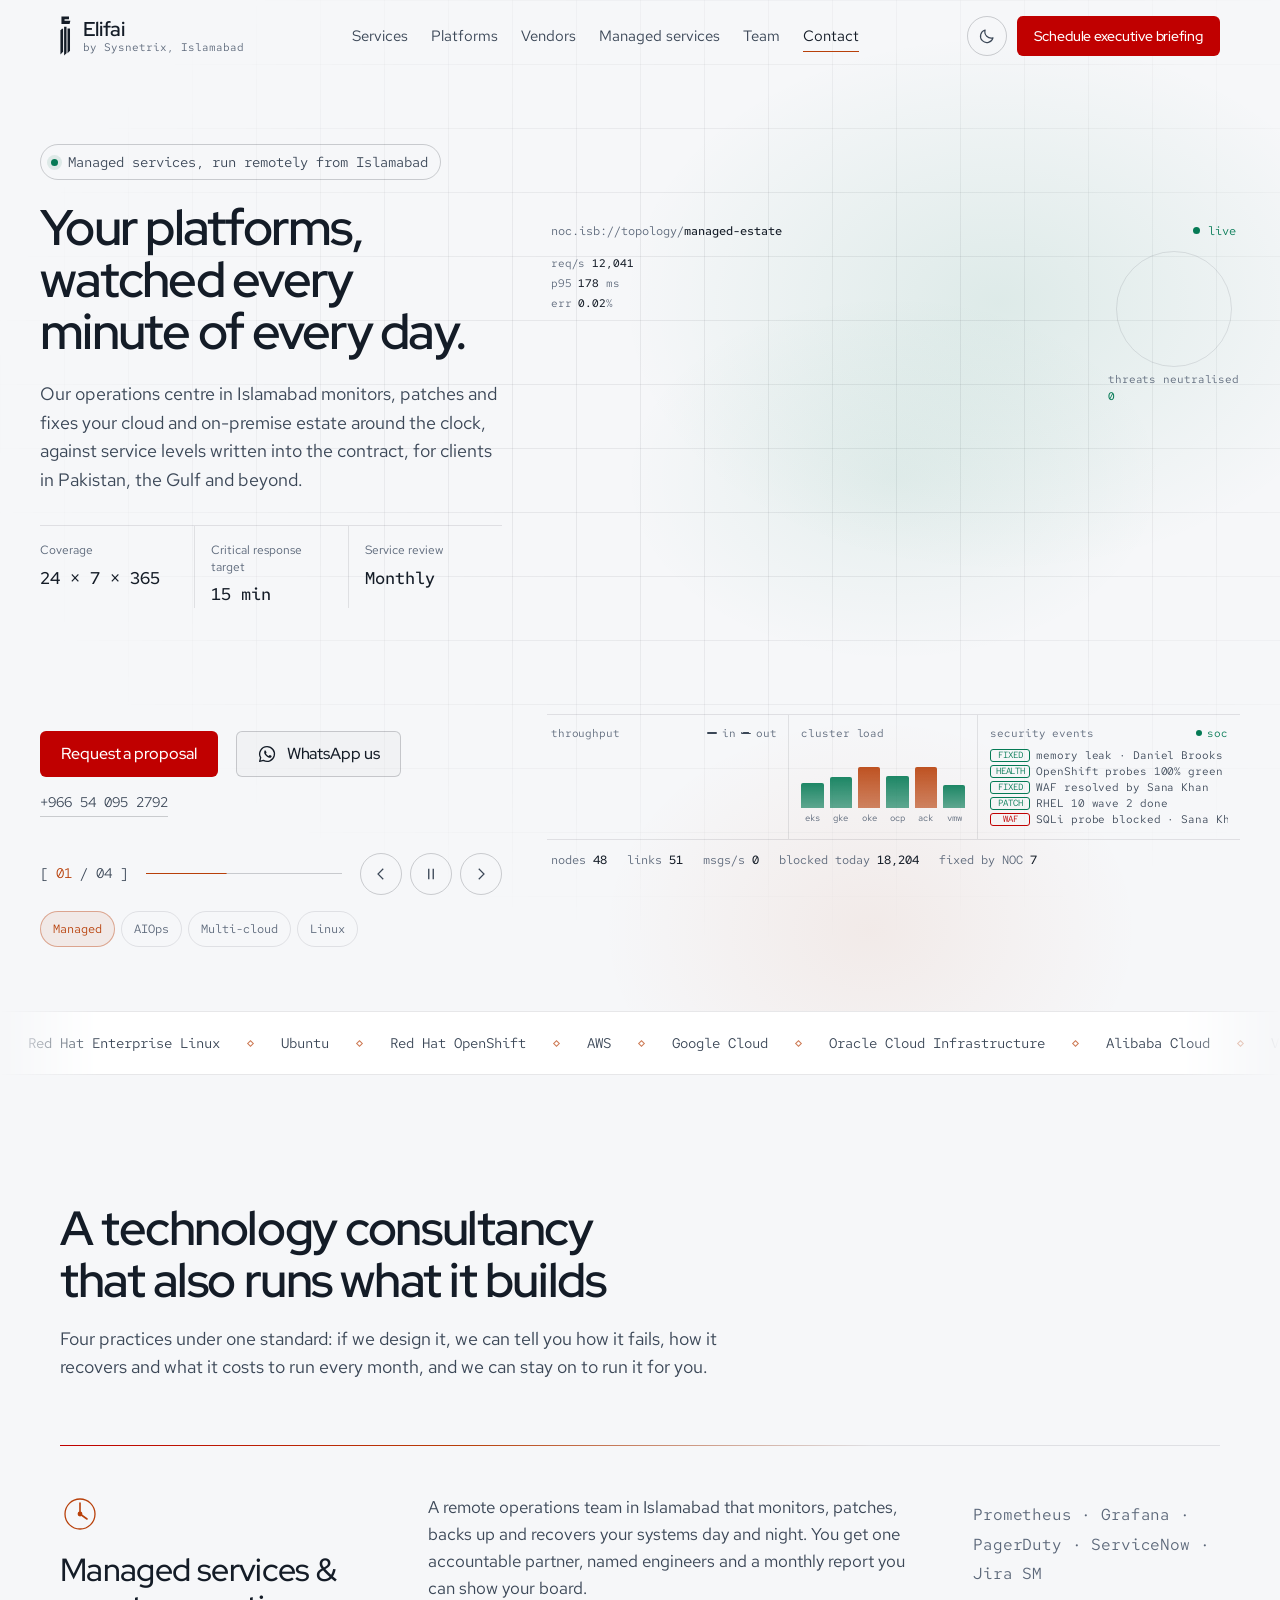
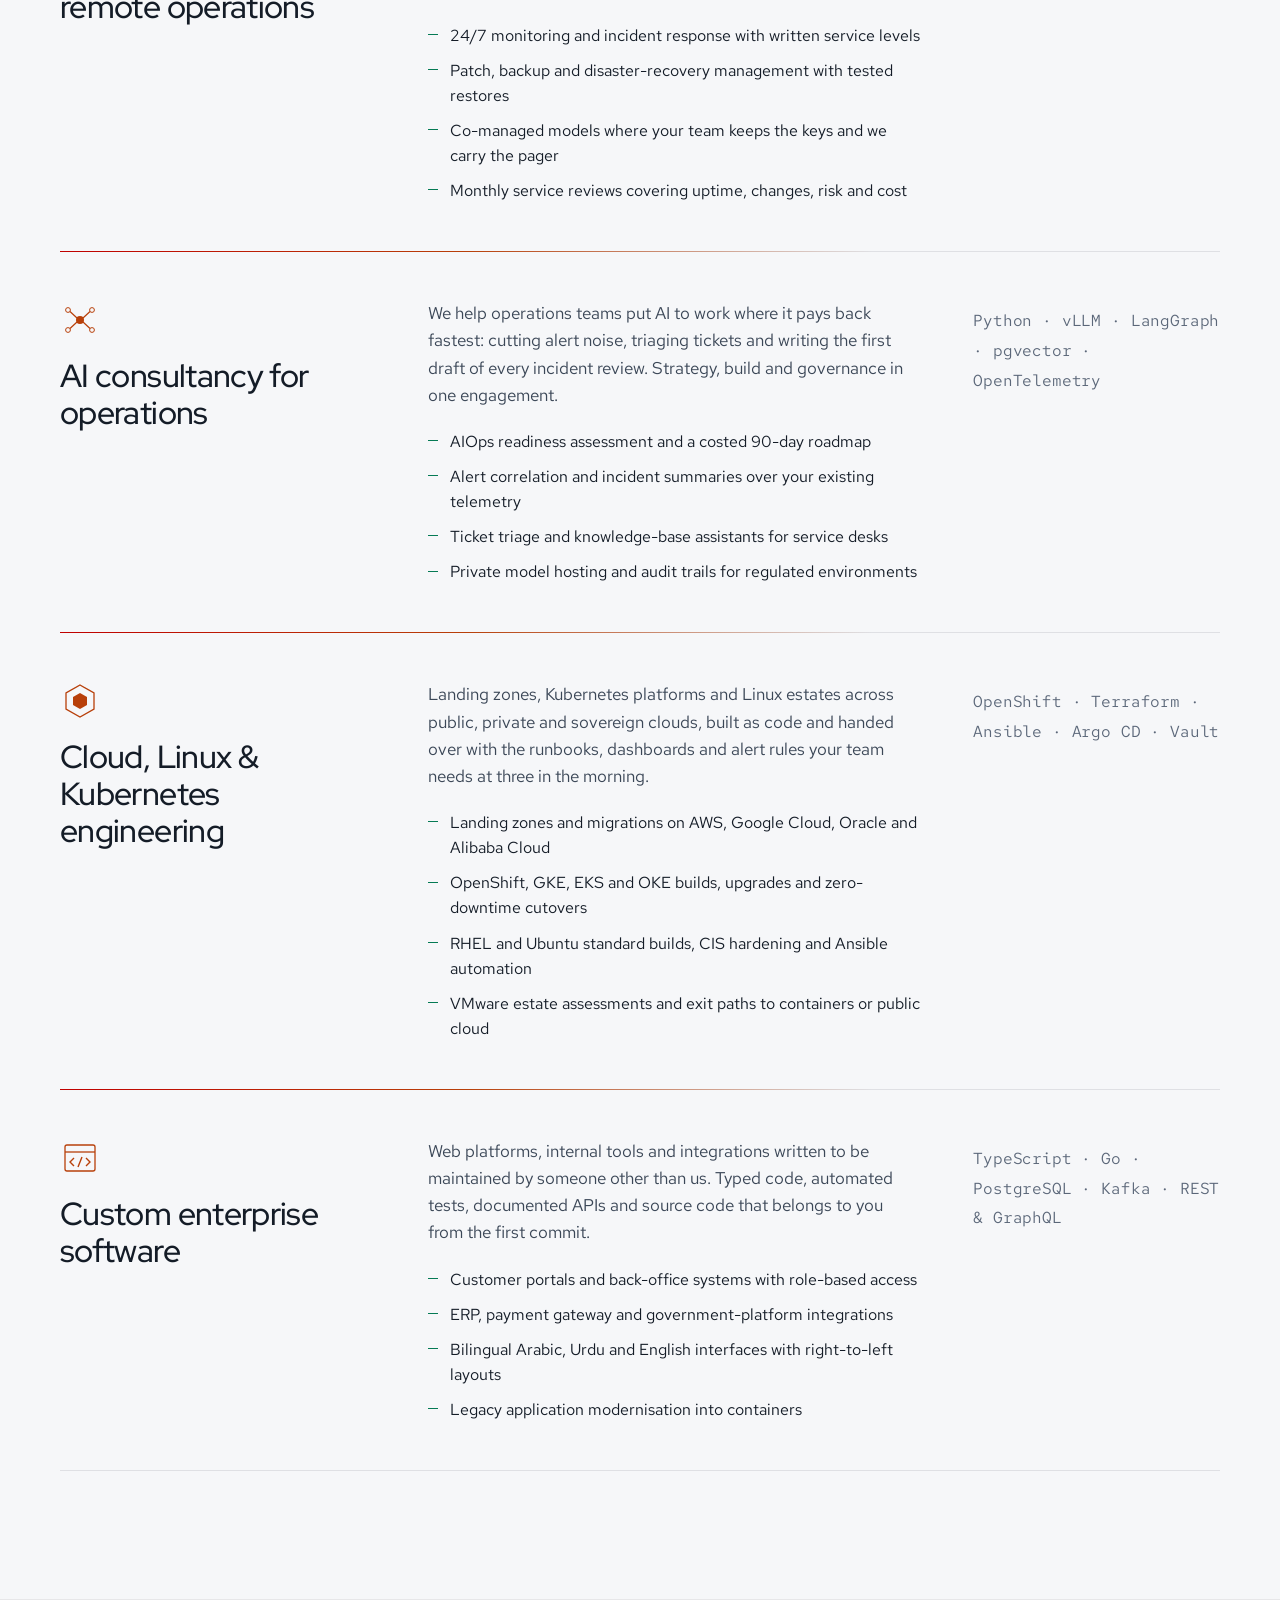
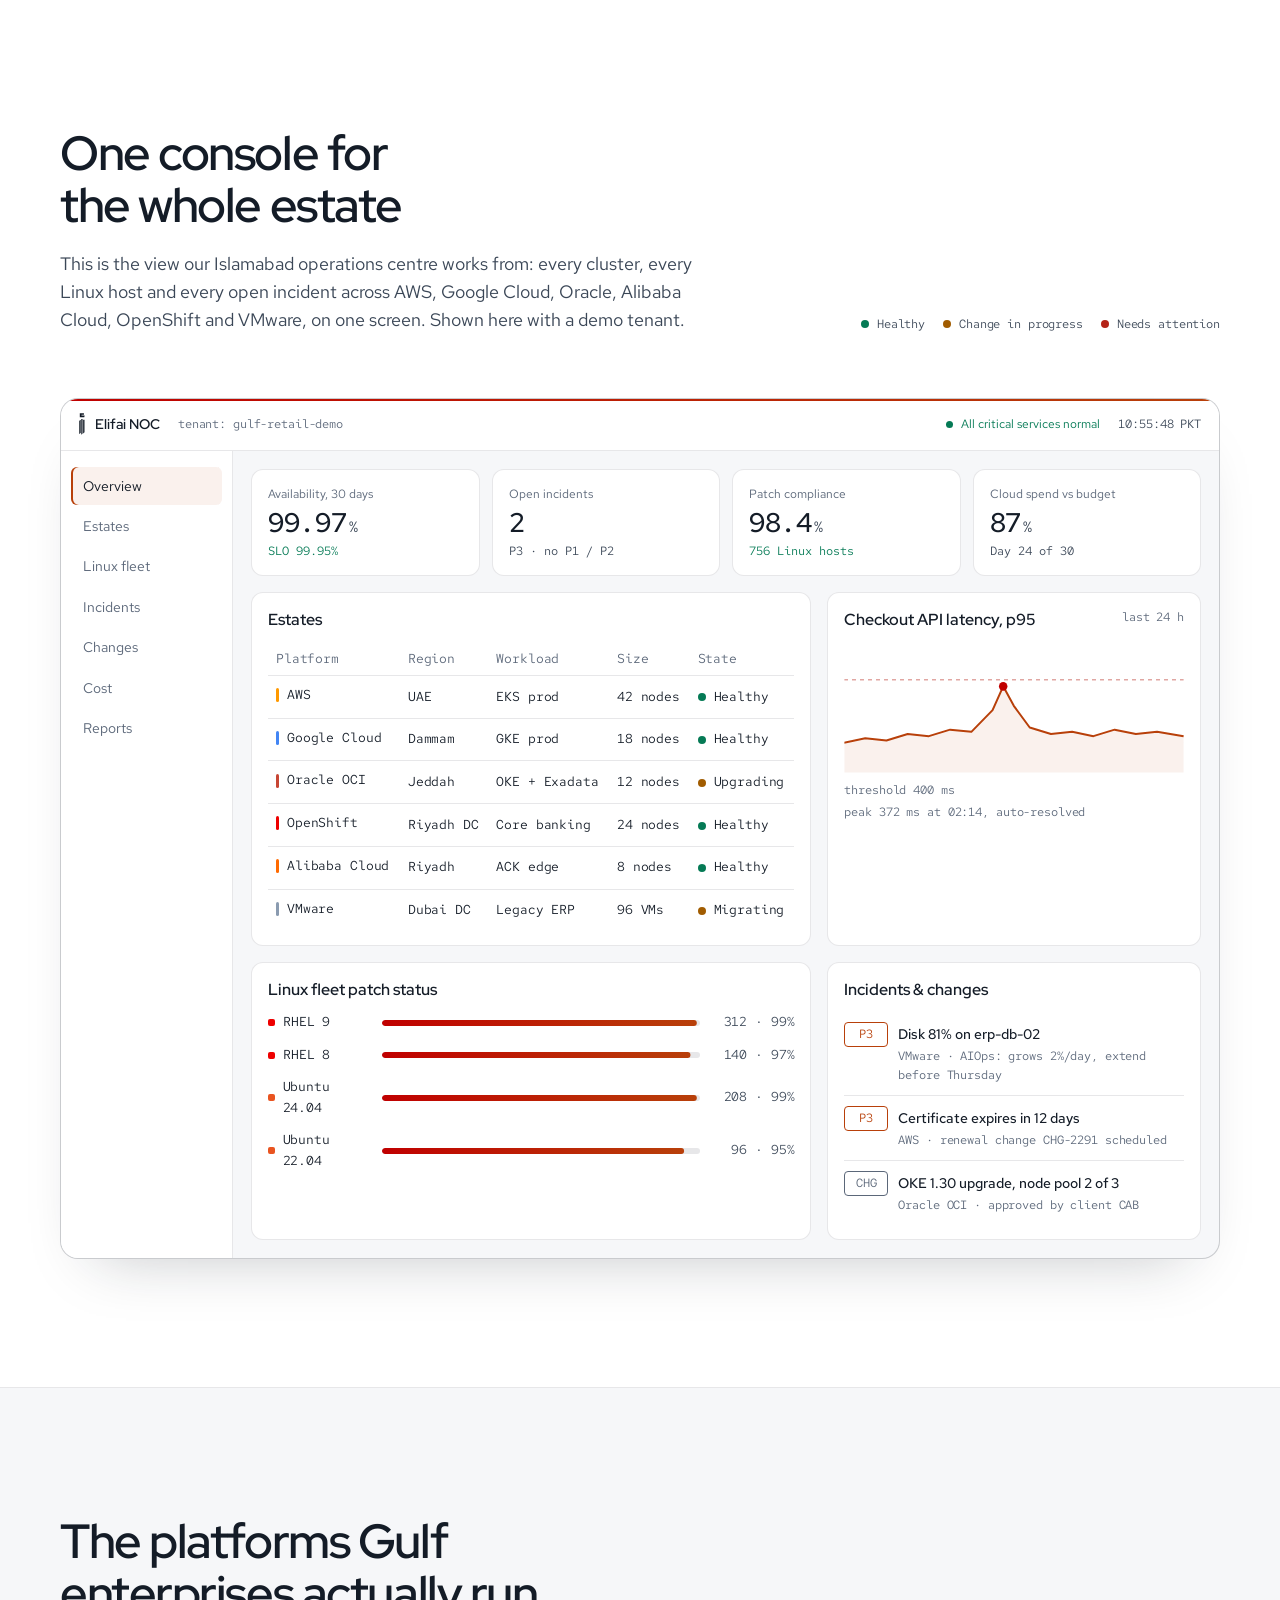
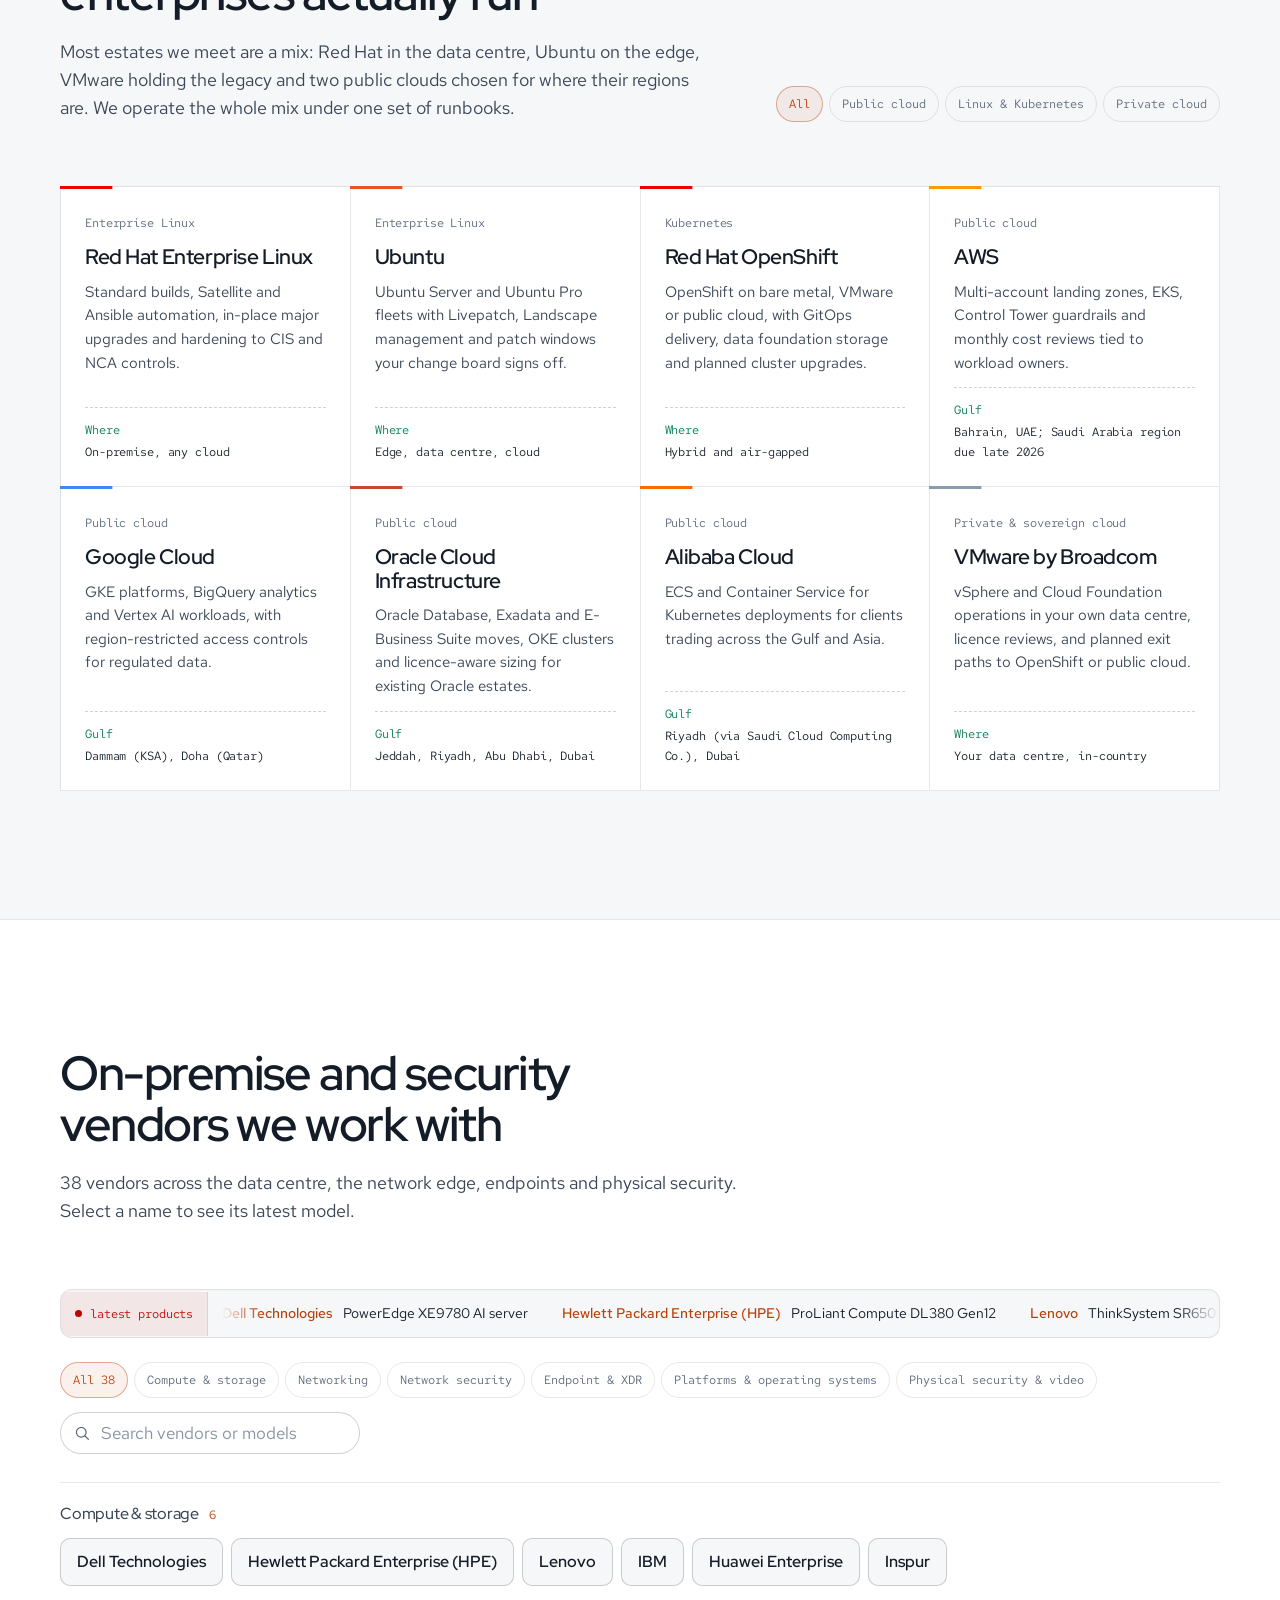
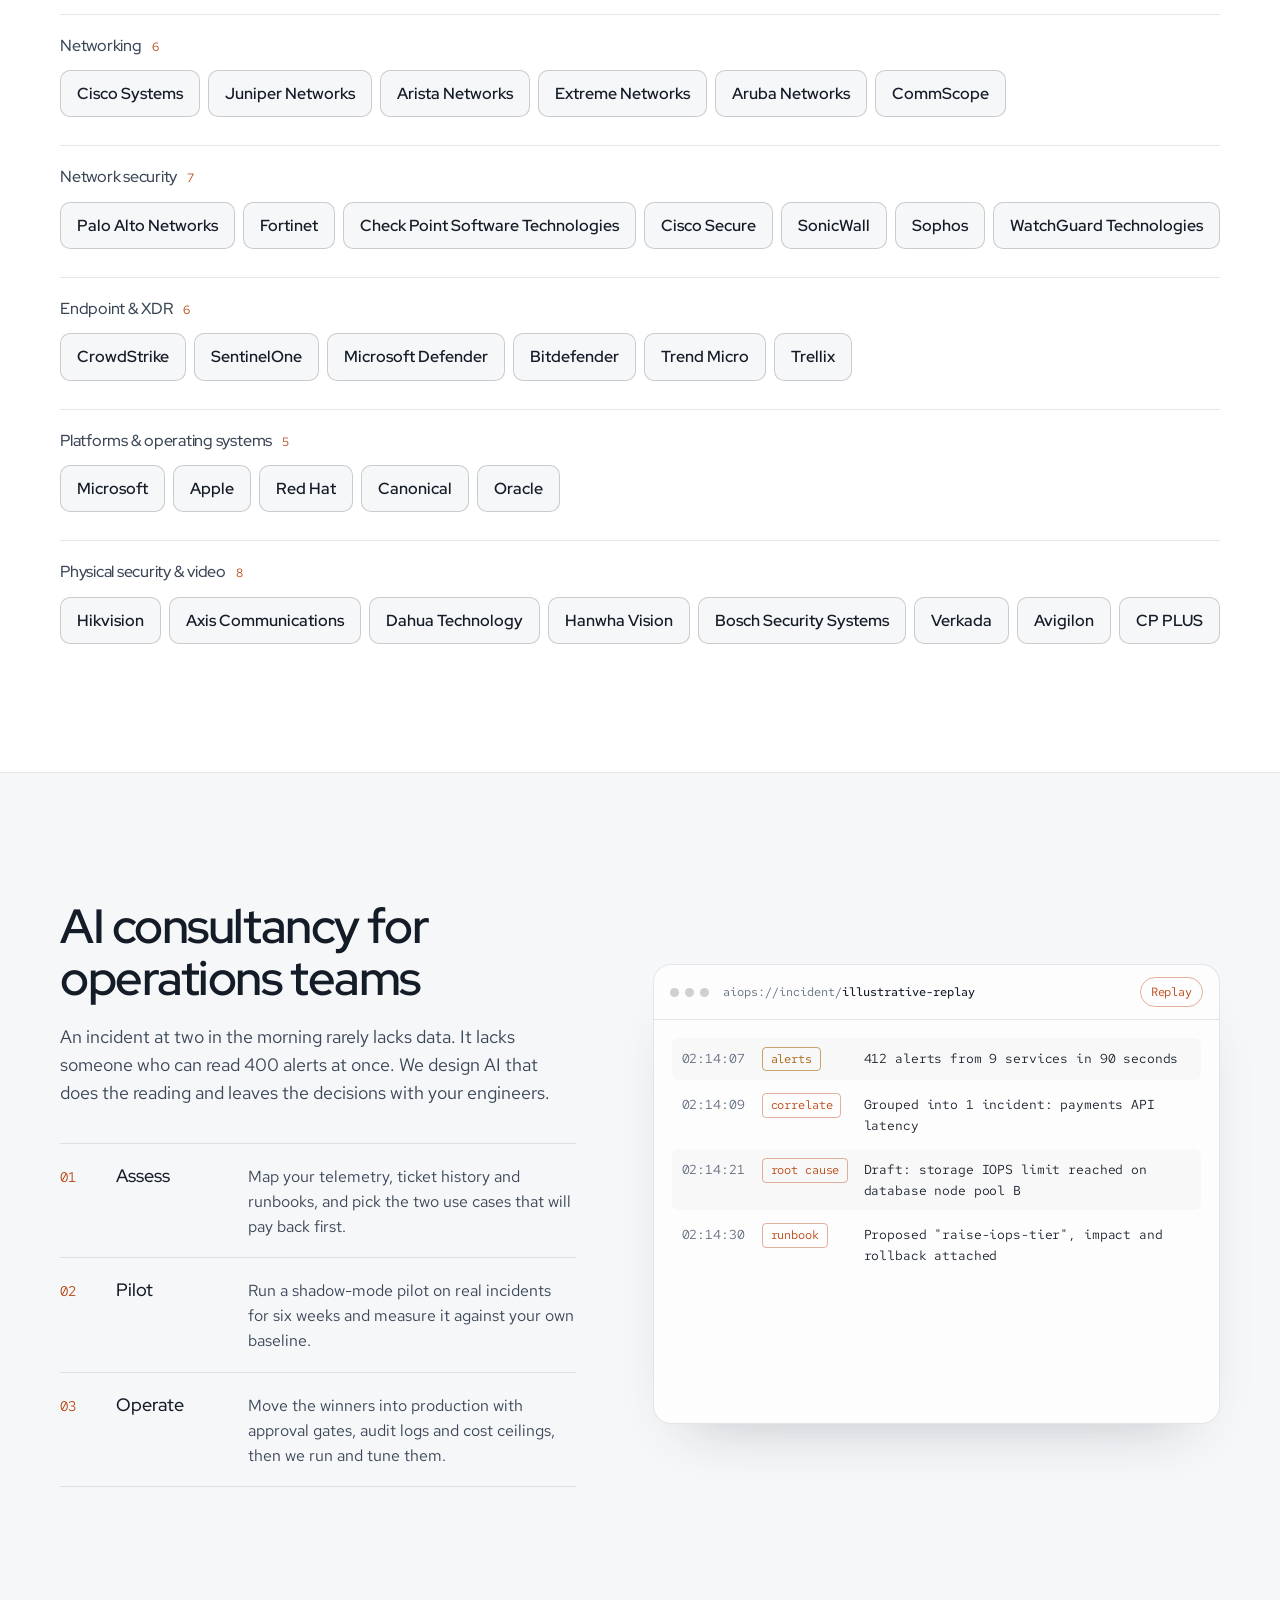
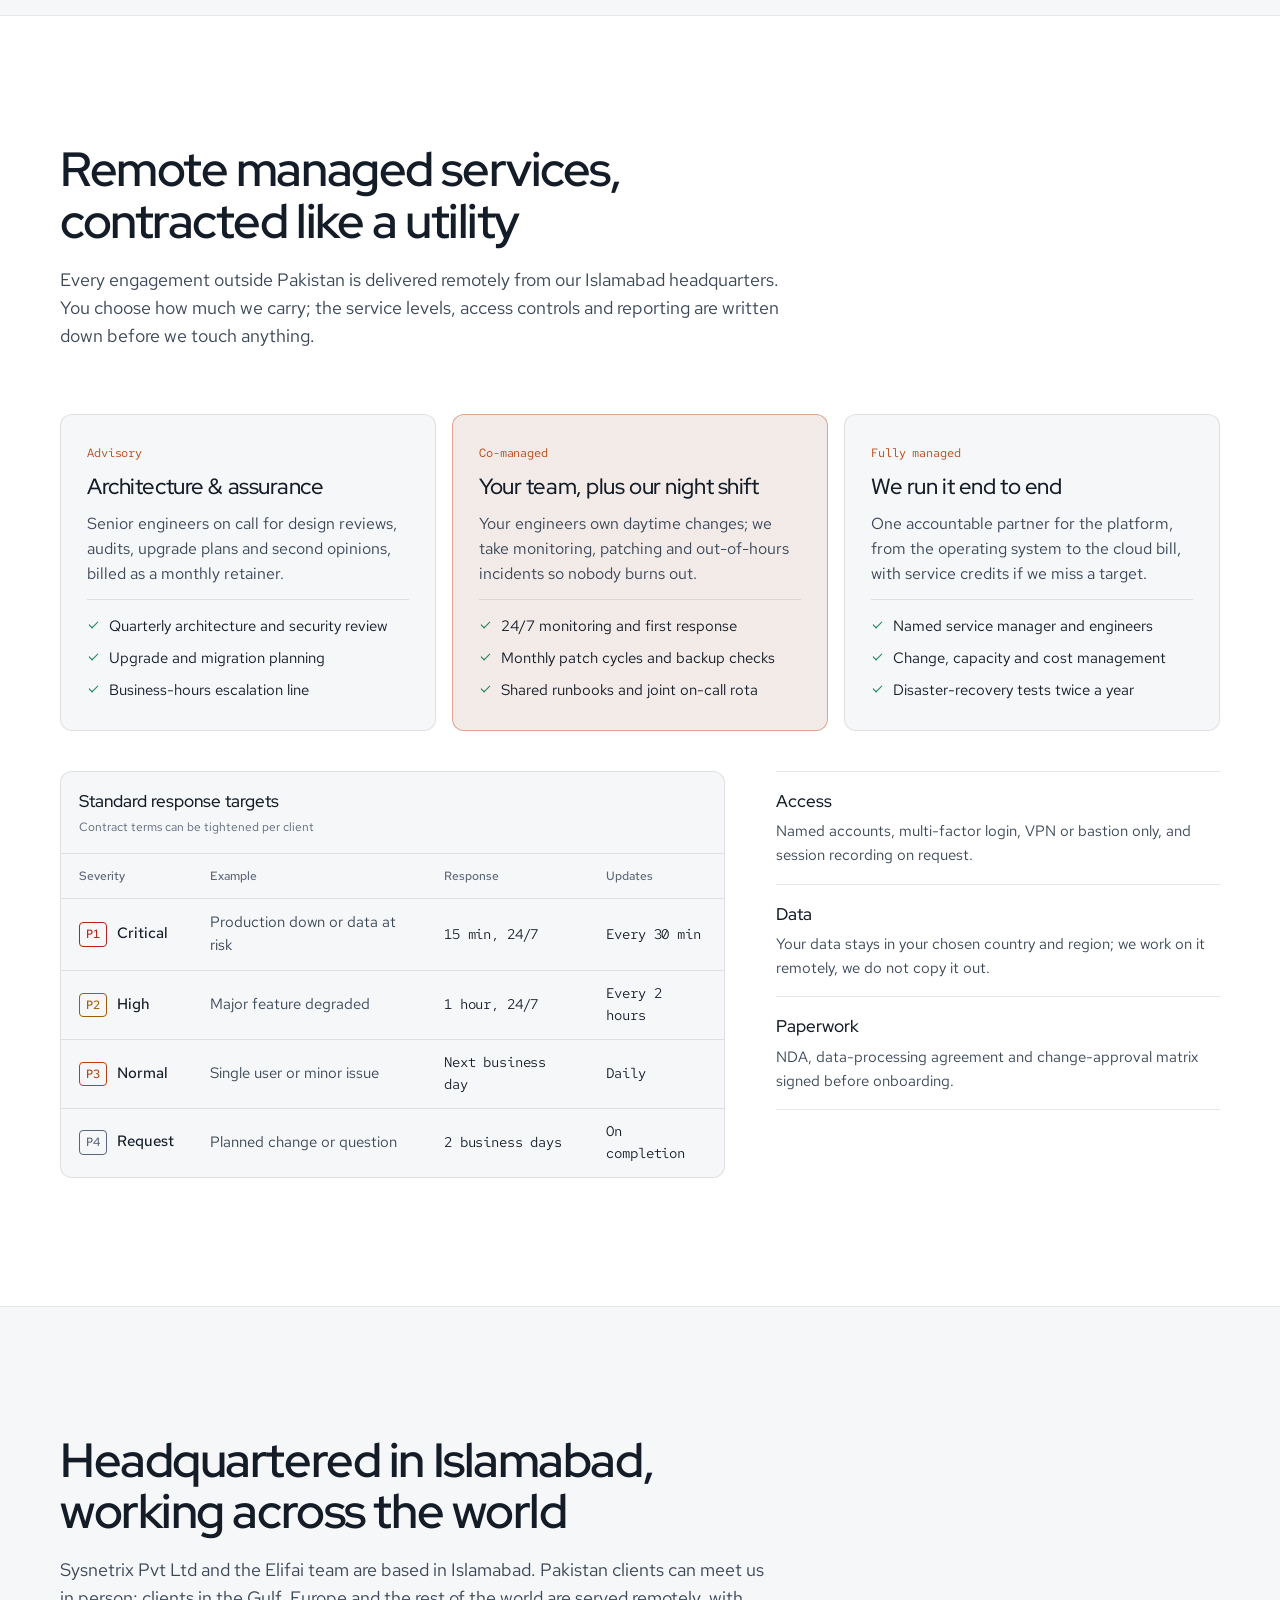
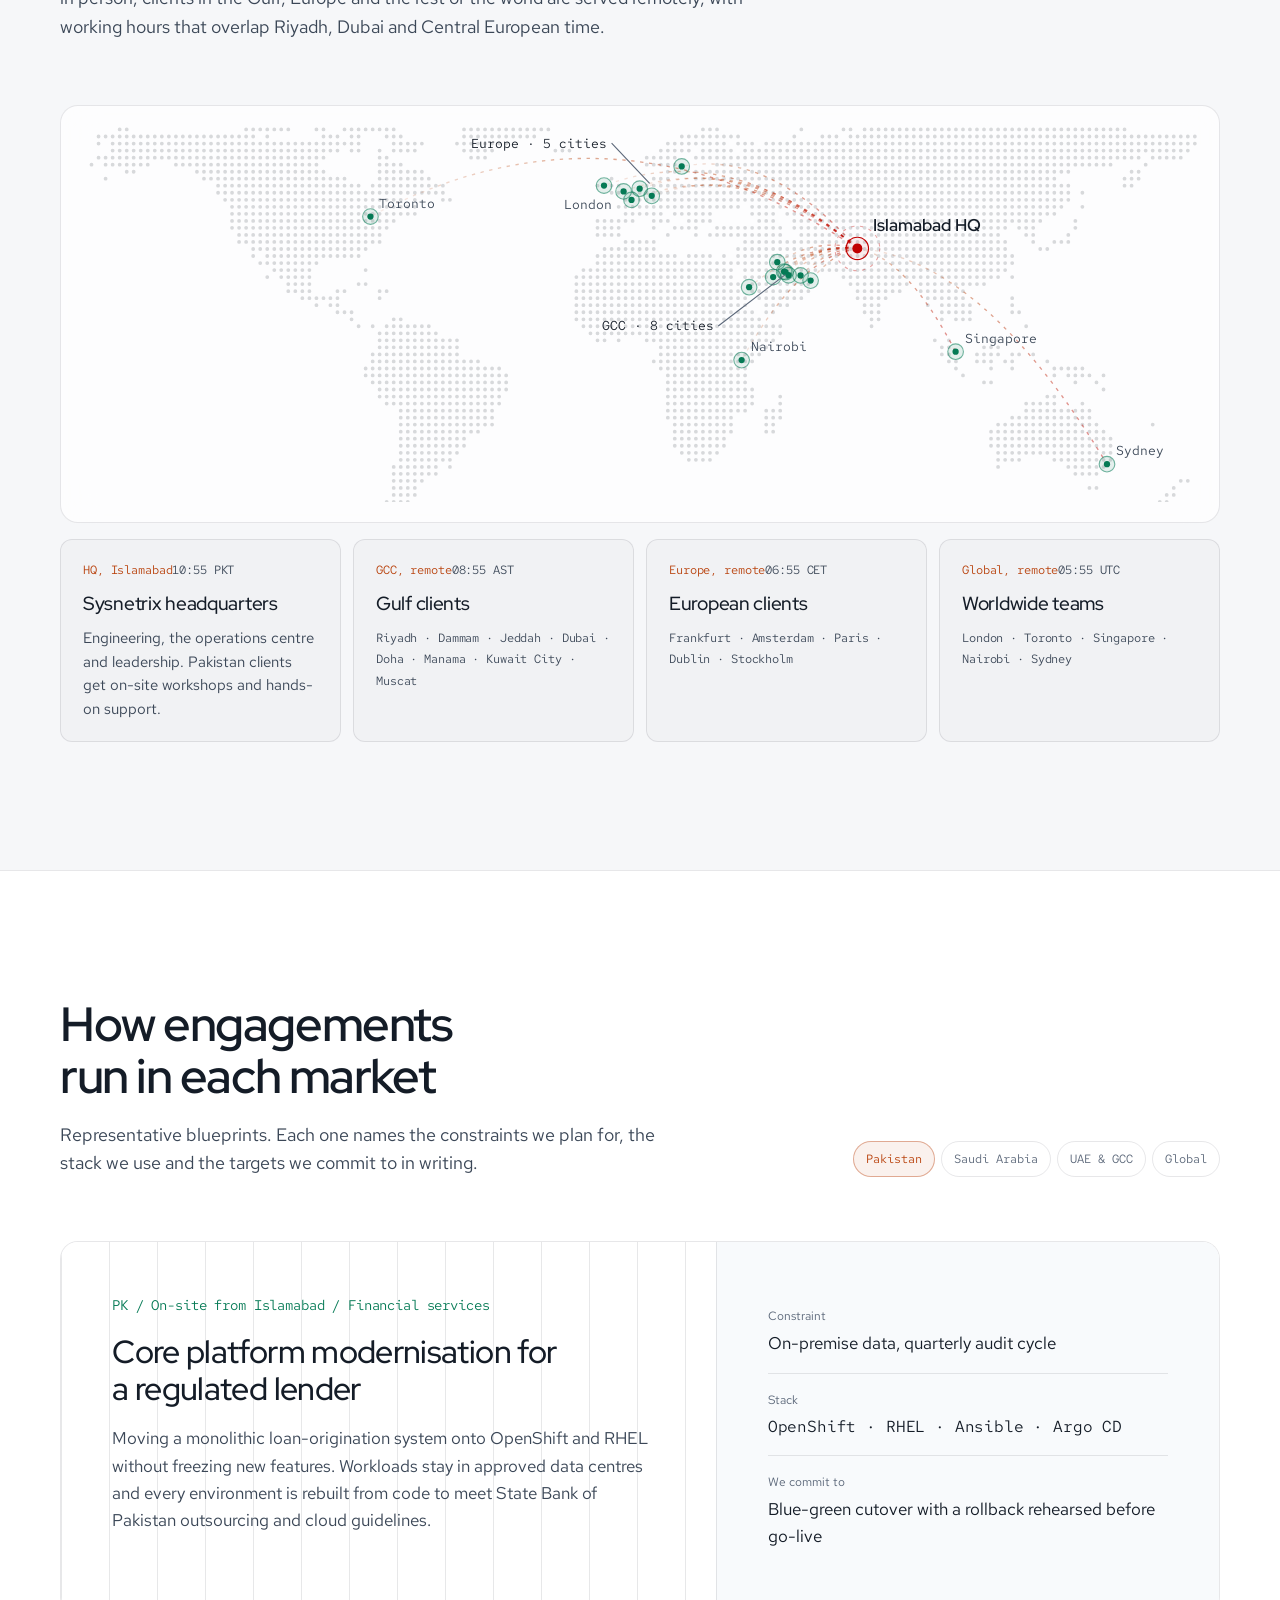
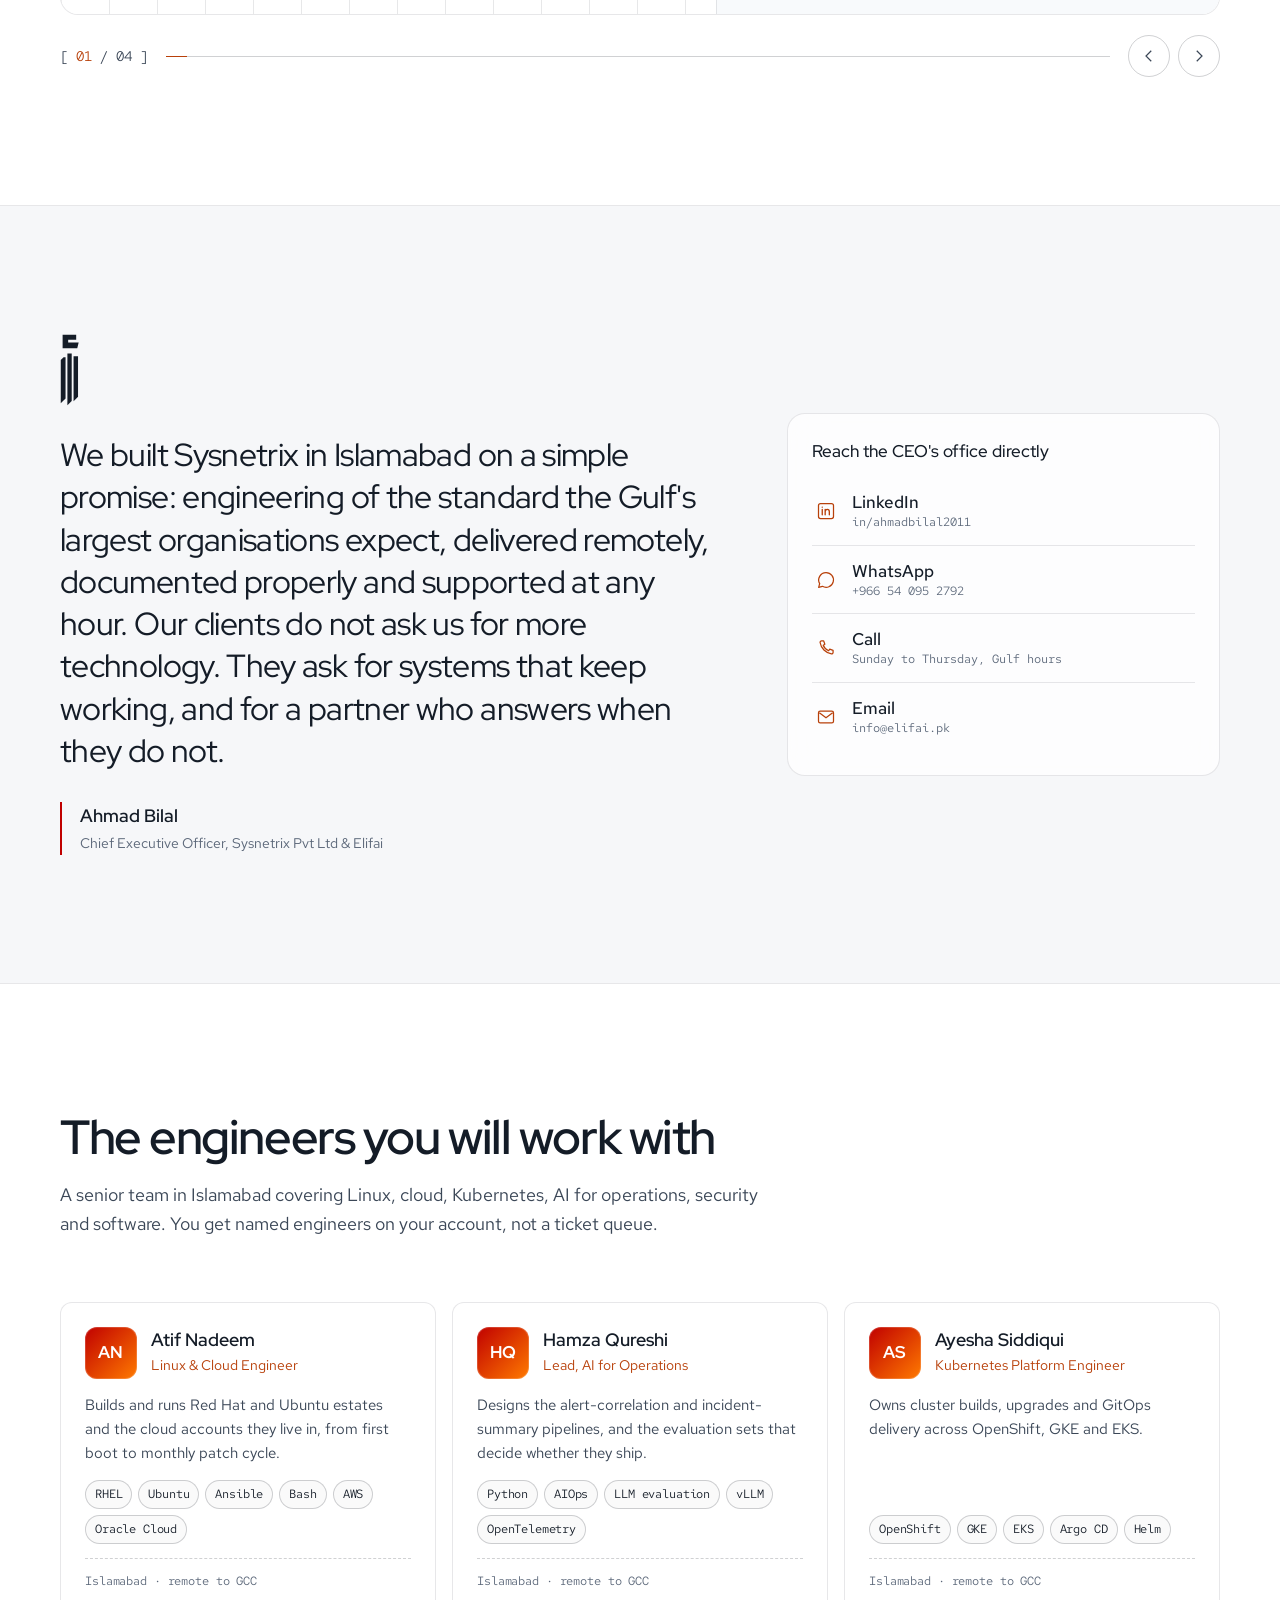
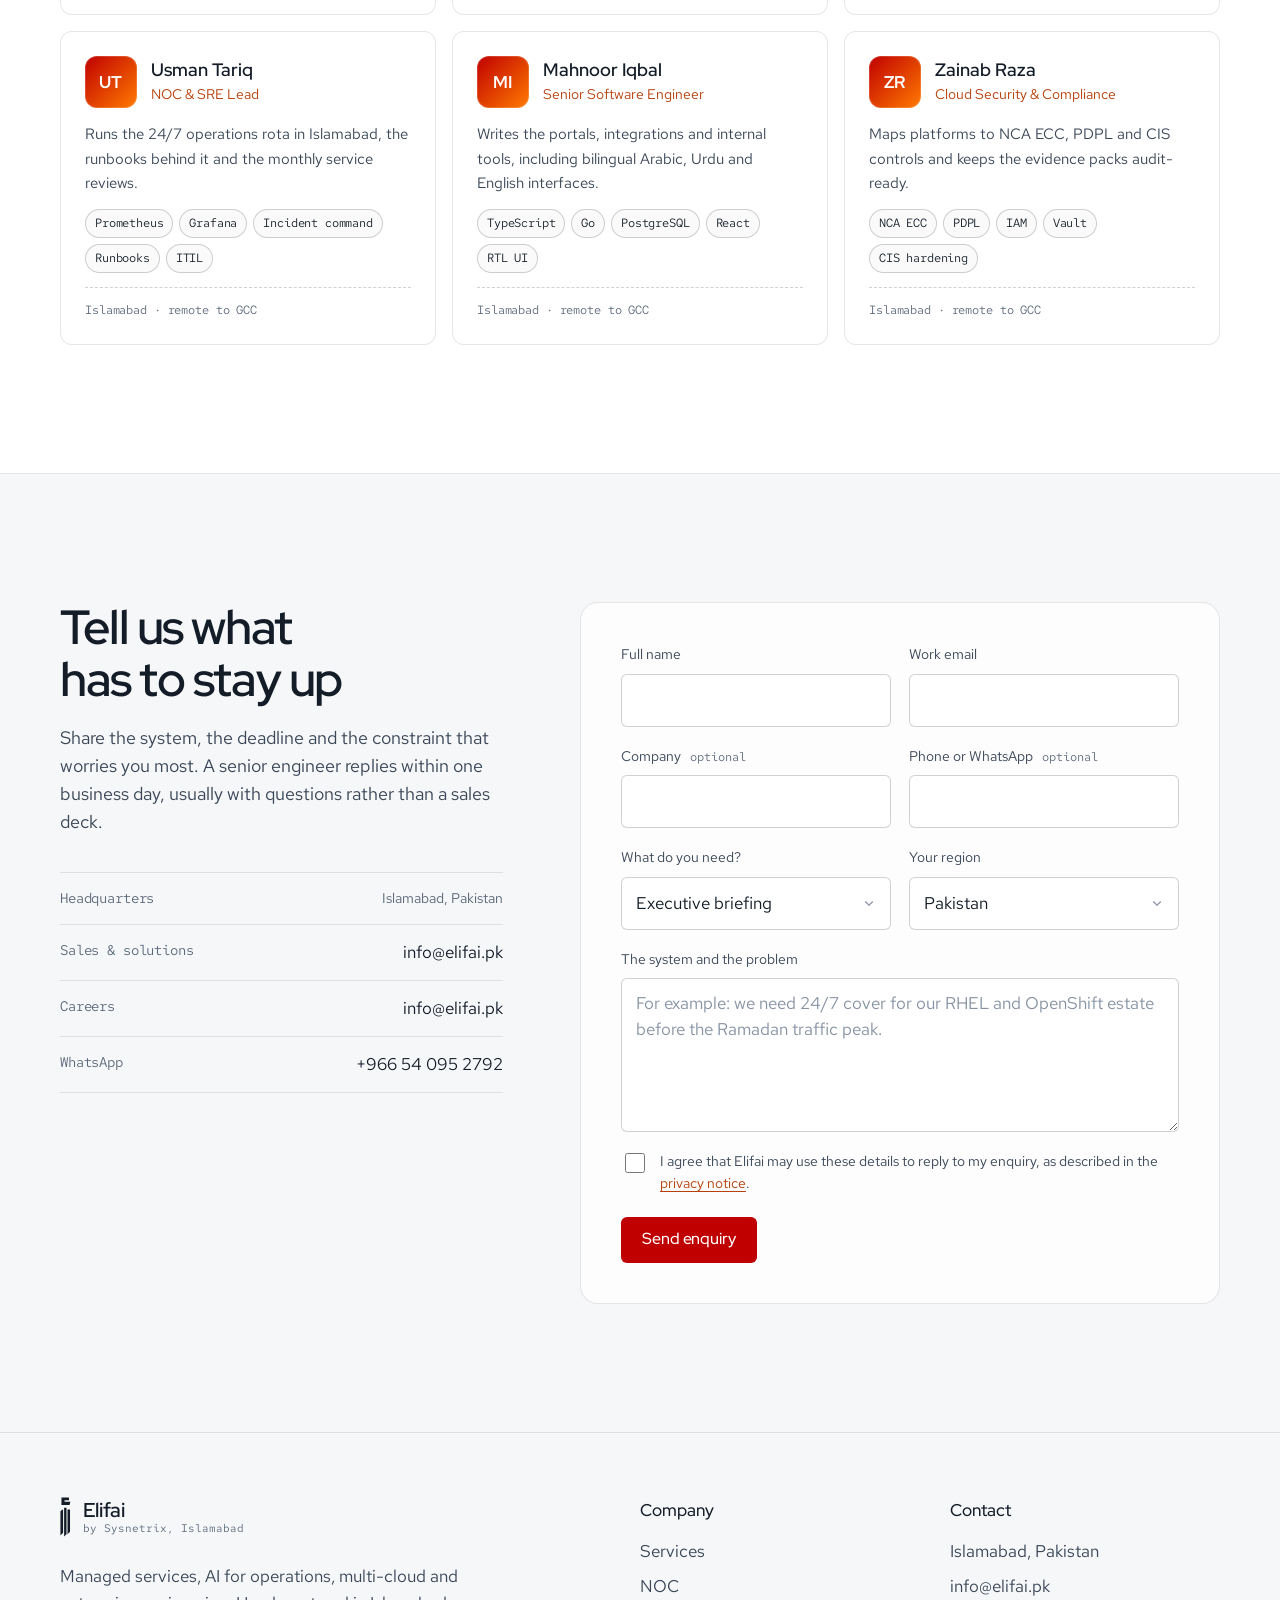
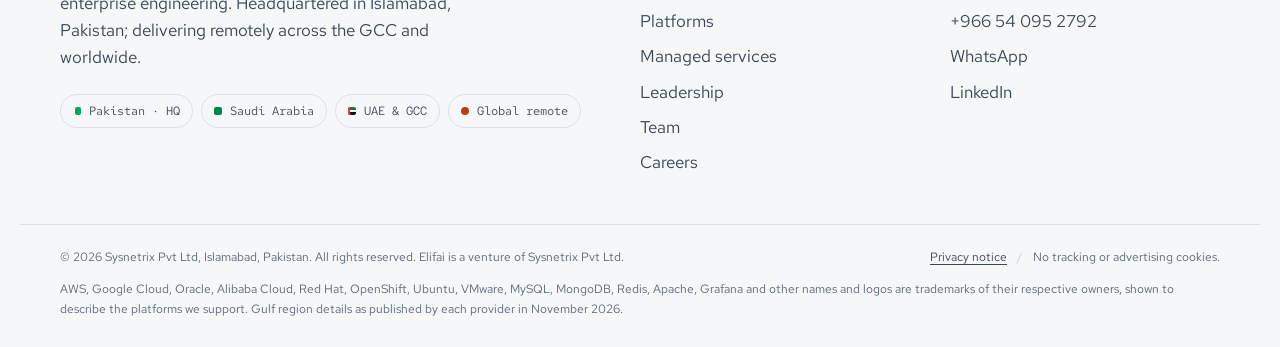
==== index.html @ babd0c0c "v8: workload logo badges on hero nodes with health rings - Eight nodes per view carry a logo badge (" ====
<!doctype html>
<html lang="en" dir="ltr" data-theme="dark">
<head>
  <meta charset="utf-8">
  <meta name="viewport" content="width=device-width, initial-scale=1, viewport-fit=cover">
  <title>Elifai by Sysnetrix — managed cloud, AI operations &amp; enterprise engineering from Islamabad</title>
  <meta name="description" content="Elifai, a Sysnetrix Pvt Ltd venture headquartered in Islamabad, delivers remote managed services, AI consultancy for IT operations, Red Hat and Ubuntu platforms, and multi-cloud engineering across AWS, Google Cloud, Oracle, Alibaba Cloud and VMware for clients in Pakistan, the GCC and worldwide.">
  <meta name="theme-color" content="#0C1219" media="(prefers-color-scheme: dark)">
  <meta name="theme-color" content="#F5F6F8" media="(prefers-color-scheme: light)">
  <meta name="color-scheme" content="dark light">
  <link rel="canonical" href="https://elifai.pk/">

  <meta property="og:type" content="website">
  <meta property="og:site_name" content="Elifai">
  <meta property="og:title" content="Elifai — managed cloud and AI operations, run from Islamabad">
  <meta property="og:description" content="Remote managed services, AIOps consultancy and multi-cloud engineering for Pakistan, the GCC and global teams. A Sysnetrix venture.">
  <meta property="og:url" content="https://elifai.pk/">
  <meta property="og:image" content="https://elifai.pk/assets/img/og-image.png">
  <meta property="og:image:width" content="1200">
  <meta property="og:image:height" content="630">
  <meta name="twitter:card" content="summary_large_image">

  <link rel="icon" href="/assets/img/favicon.svg" type="image/svg+xml">
  <link rel="apple-touch-icon" href="/assets/img/apple-touch-icon.png">
  <link rel="manifest" href="/site.webmanifest">

  <!-- Applies the saved light/dark choice before first paint -->
  <script src="/assets/js/theme-init.js"></script>

  <link rel="preconnect" href="https://fonts.googleapis.com">
  <link rel="preconnect" href="https://fonts.gstatic.com" crossorigin>
  <link rel="stylesheet" href="https://fonts.googleapis.com/css2?family=Red+Hat+Display:wght@500;600;700&amp;family=Red+Hat+Text:wght@400;500;600&amp;family=Red+Hat+Mono:wght@400;500&amp;display=swap">
  <link rel="stylesheet" href="/assets/css/main.css?v=8">
  <script type="module" src="/assets/js/main.js?v=8"></script>

  <script type="application/ld+json">
  {
    "@context": "https://schema.org",
    "@type": "ProfessionalService",
    "name": "Elifai",
    "url": "https://elifai.pk/",
    "logo": "https://elifai.pk/assets/img/logo-mark.svg",
    "email": "info@elifai.pk",
    "telephone": "+966540952792",
    "address": { "@type": "PostalAddress", "addressLocality": "Islamabad", "addressCountry": "PK" },
    "parentOrganization": { "@type": "Organization", "name": "Sysnetrix Pvt Ltd", "address": { "@type": "PostalAddress", "addressLocality": "Islamabad", "addressCountry": "PK" } },
    "areaServed": ["Pakistan", "Saudi Arabia", "United Arab Emirates", "Qatar", "Bahrain", "Kuwait", "Oman", "Worldwide"],
    "knowsAbout": ["Managed IT services", "AIOps", "Red Hat Enterprise Linux", "Ubuntu", "Red Hat OpenShift", "Kubernetes", "AWS", "Google Cloud", "Oracle Cloud Infrastructure", "Alibaba Cloud", "VMware"],
    "founder": {
      "@type": "Person",
      "name": "Ahmad Bilal",
      "jobTitle": "Chief Executive Officer",
      "sameAs": "https://www.linkedin.com/in/ahmadbilal2011/"
    }
  }
  </script>
</head>
<body>
  <a class="skip-link" href="#main">Skip to content</a>

  <!-- ============ GLOBAL HEADER ============ -->
  <header class="site-header" data-header>
    <div class="wrap header-inner">
      <a class="brand" href="/" aria-label="Elifai by Sysnetrix, home">
        <svg class="brand-mark" viewBox="86 24 126 467" aria-hidden="true"><path d="M103 29H191V62H139V79H207L198 116H103Z"/><path d="M109 174H122V443L91 474V193Z"/><path d="M134 150H162V458L134 486Z"/><path d="M174 169H203V431L174 460Z"/></svg>
        <span class="brand-text">
          <span class="brand-name">Elifai</span>
          <span class="brand-tag">by Sysnetrix, Islamabad</span>
        </span>
      </a>

      <nav class="nav" aria-label="Primary">
        <ul class="nav-list">
          <li><a href="#capabilities">Services</a></li>
          <li><a href="#platforms">Platforms</a></li>
          <li><a href="#ecosystem">Vendors</a></li>
          <li><a href="#managed">Managed services</a></li>
          <li><a href="#team">Team</a></li>
          <li><a href="#contact">Contact</a></li>
        </ul>
      </nav>

      <div class="header-actions">
        <button class="theme-toggle" type="button" data-theme-toggle aria-label="Switch to light mode">
          <svg class="i-sun" viewBox="0 0 24 24" aria-hidden="true"><circle cx="12" cy="12" r="4" fill="none" stroke="currentColor" stroke-width="1.6"/><path d="M12 2.5v2.2M12 19.3v2.2M2.5 12h2.2M19.3 12h2.2M5.3 5.3l1.6 1.6M17.1 17.1l1.6 1.6M5.3 18.7l1.6-1.6M17.1 6.9l1.6-1.6" stroke="currentColor" stroke-width="1.6" stroke-linecap="round"/></svg>
          <svg class="i-moon" viewBox="0 0 24 24" aria-hidden="true"><path d="M20 14.5A8.5 8.5 0 0 1 9.5 4a8.5 8.5 0 1 0 10.5 10.5Z" fill="none" stroke="currentColor" stroke-width="1.6" stroke-linejoin="round"/></svg>
        </button>
        <a class="btn btn-primary nav-cta" href="#contact" data-topic="Executive briefing">Schedule executive briefing</a>
        <button class="nav-toggle" type="button" aria-expanded="false" aria-controls="mobile-nav" data-nav-toggle>
          <span class="sr-only">Open menu</span>
          <span class="nav-toggle-bars" aria-hidden="true"></span>
        </button>
      </div>
    </div>

    <div class="mobile-nav" id="mobile-nav" hidden data-mobile-nav>
      <ul>
        <li><a href="#capabilities">Services</a></li>
        <li><a href="#noc">NOC</a></li>
          <li><a href="#platforms">Platforms</a></li>
          <li><a href="#ecosystem">Vendors</a></li>
        <li><a href="#aiops">AI operations</a></li>
        <li><a href="#managed">Managed services</a></li>
        <li><a href="#team">Team</a></li>
        <li><a href="#contact">Contact</a></li>
      </ul>
      <a class="btn btn-primary" href="#contact" data-topic="Executive briefing">Schedule executive briefing</a>
    </div>
  </header>

  <main id="main">

    <!-- ============ HERO ============ -->
    <section class="hero" aria-labelledby="hero-heading">
      <div class="grid-bg" aria-hidden="true"></div>
      <div class="wrap hero-inner">
        <h1 id="hero-heading" class="sr-only">Elifai by Sysnetrix — remote managed services, AI operations and multi-cloud engineering from Islamabad for Pakistan, the GCC and the world</h1>

        <div class="hero-copy" data-hero-slider aria-roledescription="carousel" aria-label="What we do">
          <div class="hero-slides" aria-live="polite">
            <article class="hero-slide is-active" data-slide aria-roledescription="slide" aria-label="1 of 4" data-mode="cloud">
              <p class="slide-kicker"><span class="dot" aria-hidden="true"></span>Managed services, run remotely from Islamabad</p>
              <h2 class="slide-title">Your platforms, watched every minute of every day.</h2>
              <p class="slide-lede">Our operations centre in Islamabad monitors, patches and fixes your cloud and on-premise estate around the clock, against service levels written into the contract, for clients in Pakistan, the Gulf and beyond.</p>
              <dl class="slide-metrics">
                <div><dt>Coverage</dt><dd>24 × 7 × 365</dd></div>
                <div><dt>Critical response target</dt><dd>15 min</dd></div>
                <div><dt>Service review</dt><dd>Monthly</dd></div>
              </dl>
            </article>

            <article class="hero-slide" data-slide aria-roledescription="slide" aria-label="2 of 4" data-mode="ai" inert>
              <p class="slide-kicker"><span class="dot" aria-hidden="true"></span>AI consultancy for IT operations</p>
              <h2 class="slide-title">AI that reads the alerts, so your engineers can fix the cause.</h2>
              <p class="slide-lede">AIOps that correlates logs, metrics and tickets, drafts the root cause in plain language and proposes the runbook, with a named engineer approving anything that touches production.</p>
              <dl class="slide-metrics">
                <div><dt>Signals correlated</dt><dd>Logs · metrics · tickets</dd></div>
                <div><dt>Remediation</dt><dd>Approval-gated</dd></div>
                <div><dt>Models</dt><dd>Private or cloud</dd></div>
              </dl>
            </article>

            <article class="hero-slide" data-slide aria-roledescription="slide" aria-label="3 of 4" data-mode="hybrid" inert>
              <p class="slide-kicker"><span class="dot" aria-hidden="true"></span>Multi-cloud across the Gulf</p>
              <h2 class="slide-title">Five clouds, one operating model.</h2>
              <p class="slide-lede">AWS, Google Cloud, Oracle Cloud, Alibaba Cloud and VMware private cloud, placed in Gulf regions where data residency requires it, and run with the same pipelines, runbooks and dashboards.</p>
              <dl class="slide-metrics">
                <div><dt>Platforms operated</dt><dd>5 clouds</dd></div>
                <div><dt>Gulf countries covered</dt><dd>All six GCC</dd></div>
                <div><dt>Runbooks</dt><dd>One set</dd></div>
              </dl>
            </article>

            <article class="hero-slide" data-slide aria-roledescription="slide" aria-label="4 of 4" data-mode="modules" inert>
              <p class="slide-kicker"><span class="dot" aria-hidden="true"></span>Red Hat, Ubuntu &amp; OpenShift</p>
              <h2 class="slide-title">Linux fleets kept patched, hardened and pleasantly boring.</h2>
              <p class="slide-lede">Red Hat Enterprise Linux, Ubuntu and OpenShift estates built to CIS benchmarks, patched on a schedule your change board approves, and automated with Ansible so ten servers and a thousand behave the same.</p>
              <dl class="slide-metrics">
                <div><dt>Distributions</dt><dd>RHEL · Ubuntu</dd></div>
                <div><dt>Hardening</dt><dd>CIS benchmarks</dd></div>
                <div><dt>Automation</dt><dd>Ansible</dd></div>
              </dl>
            </article>
          </div>

          <div class="hero-cta">
            <a class="btn btn-primary" href="#contact" data-topic="Proposal request">Request a proposal</a>
            <a class="btn btn-ghost" href="https://wa.me/966540952792" target="_blank" rel="noopener">
              <svg class="icon" viewBox="0 0 24 24" aria-hidden="true"><path d="M12 3.2a8.8 8.8 0 0 0-7.6 13.2L3.2 20.8l4.5-1.2A8.8 8.8 0 1 0 12 3.2Z" fill="none" stroke="currentColor" stroke-width="1.6" stroke-linejoin="round"/><path d="M8.8 8.4c.2-.5.5-.5.8-.5h.5c.2 0 .4 0 .6.5l.7 1.7c.1.2 0 .4-.1.6l-.5.6c-.1.1-.2.3 0 .5.4.7 1.6 2 3 2.5.2.1.4 0 .5-.1l.7-.8c.2-.2.4-.2.6-.1l1.6.8c.2.1.4.2.4.4 0 .5-.2 1.3-.8 1.7-.6.4-1.6.6-3.2 0-2.2-.9-3.8-3-4.3-3.8-.5-.8-.9-2.4-.5-3.5Z" fill="currentColor"/></svg>
              WhatsApp us
            </a>
            <a class="btn-link" href="tel:+966540952792">+966 54 095 2792</a>
          </div>

          <div class="slider-controls">
            <span class="counter" aria-hidden="true">[ <span data-current>01</span> / <span data-total>04</span> ]</span>
            <div class="progress" aria-hidden="true"><span data-progress></span></div>
            <div class="slider-buttons">
              <button type="button" class="icon-btn" data-prev aria-label="Previous service">
                <svg viewBox="0 0 24 24" aria-hidden="true"><path d="M15 5l-7 7 7 7" fill="none" stroke="currentColor" stroke-width="1.6"/></svg>
              </button>
              <button type="button" class="icon-btn" data-pause aria-label="Pause animation" aria-pressed="false">
                <svg viewBox="0 0 24 24" aria-hidden="true" class="i-pause"><path d="M9 5v14M15 5v14" stroke="currentColor" stroke-width="1.8"/></svg>
                <svg viewBox="0 0 24 24" aria-hidden="true" class="i-play"><path d="M8 5l11 7-11 7z" fill="currentColor"/></svg>
              </button>
              <button type="button" class="icon-btn" data-next aria-label="Next service">
                <svg viewBox="0 0 24 24" aria-hidden="true"><path d="M9 5l7 7-7 7" fill="none" stroke="currentColor" stroke-width="1.6"/></svg>
              </button>
            </div>
          </div>
          <div class="slide-tabs" role="tablist" aria-label="Choose a service">
            <button type="button" role="tab" aria-selected="true" data-tab="0">Managed</button>
            <button type="button" role="tab" aria-selected="false" data-tab="1">AIOps</button>
            <button type="button" role="tab" aria-selected="false" data-tab="2">Multi-cloud</button>
            <button type="button" role="tab" aria-selected="false" data-tab="3">Linux</button>
          </div>
        </div>

        <figure class="console console-open" aria-label="Live operations wall for the selected service" data-hud>
          <figcaption class="console-bar">
            
            <span class="console-path">noc.isb://topology/<b data-console-mode>managed-estate</b></span>
            <span class="console-status"><span class="pulse" aria-hidden="true"></span>live</span>
          </figcaption>

          <div class="console-stage">
            <canvas data-topology width="640" height="420" aria-hidden="true"></canvas>
            <div class="hud-corner hud-tl mono" aria-hidden="true">
              <span>req/s <b data-h-rps>12,480</b></span>
              <span>p95 <b data-h-p95>184</b> ms</span>
              <span>err <b data-h-err>0.02</b>%</span>
            </div>
            <div class="hud-radar" aria-hidden="true">
              <canvas data-radar width="132" height="132"></canvas>
              <span class="hud-radar-label mono">threats neutralised <b data-h-threats>0</b></span>
            </div>
            <div class="hud-scan" aria-hidden="true"></div>
          </div>

          <div class="hud-strip" aria-hidden="true">
            <div class="hud-cell hud-stream">
              <p class="hud-title mono">throughput <span><i class="key key-in"></i>in <i class="key key-out"></i>out</span></p>
              <canvas data-stream width="300" height="90"></canvas>
            </div>
            <div class="hud-cell hud-bars">
              <p class="hud-title mono">cluster load</p>
              <ul class="bars" data-bars>
                <li><i></i><span>eks</span></li><li><i></i><span>gke</span></li><li><i></i><span>oke</span></li><li><i></i><span>ocp</span></li>
                <li><i></i><span>ack</span></li><li><i></i><span>vmw</span></li>
              </ul>
            </div>
            <div class="hud-cell hud-log">
              <p class="hud-title mono">security events <span class="hud-live">soc</span></p>
              <ol class="seclog mono" data-seclog>
                <li><span class="lv lv-ok">HEALTH</span>OpenShift probes 100% green</li>
                <li><span class="lv lv-ok">FIXED</span>WAF resolved by Sana Khan</li>
                <li><span class="lv lv-ok">PATCH</span>RHEL 10 wave 2 done</li>
                <li><span class="lv lv-block">WAF</span>SQLi probe blocked · Sana Khan on it</li>
              </ol>
            </div>
          </div>

          <div class="console-readout" aria-hidden="true">
            <span>nodes <b data-r-nodes>48</b></span>
            <span>links <b data-r-links>0</b></span>
            <span>msgs/s <b data-r-msgs>0</b></span>
            <span>blocked today <b data-h-blocked>18,204</b></span>
            <span>fixed by NOC <b data-r-fixed>0</b></span>
          </div>
        </figure>
      </div>
    </section>

    <!-- ============ TECH TICKER ============ -->
    <section class="ticker" aria-label="Technologies we work with">
      <div class="ticker-track" data-ticker>
        <ul class="ticker-list">
          <li>Red Hat Enterprise Linux</li><li>Ubuntu</li><li>Red Hat OpenShift</li><li>AWS</li><li>Google Cloud</li>
          <li>Oracle Cloud Infrastructure</li><li>Alibaba Cloud</li><li>VMware vSphere</li><li>Kubernetes</li><li>Ansible</li>
          <li>Terraform</li><li>Argo CD</li><li>Prometheus</li><li>Grafana</li><li>OpenTelemetry</li>
          <li>PostgreSQL</li><li>Kafka</li><li>vLLM</li><li>Python</li><li>Go</li>
        </ul>
      </div>
    </section>

    <!-- ============ CAPABILITIES ============ -->
    <section class="section" id="capabilities" aria-labelledby="cap-heading">
      <div class="wrap">
        <header class="section-head">
          <h2 id="cap-heading" class="section-title">A technology consultancy that also runs what it builds</h2>
          <p class="section-lede">Four practices under one standard: if we design it, we can tell you how it fails, how it recovers and what it costs to run every month, and we can stay on to run it for you.</p>
        </header>

        <div class="cap-list">
          <article class="cap" data-reveal>
            <div class="cap-name">
              <svg class="cap-icon" viewBox="0 0 40 40" aria-hidden="true"><circle cx="20" cy="20" r="15" fill="none" stroke="currentColor" stroke-width="1.3"/><path d="M20 9v11l7 5" fill="none" stroke="currentColor" stroke-width="1.6" stroke-linecap="round"/><circle cx="20" cy="20" r="2.4" fill="currentColor"/></svg>
              <h3>Managed services &amp; remote operations</h3>
            </div>
            <div class="cap-body">
              <p>A remote operations team in Islamabad that monitors, patches, backs up and recovers your systems day and night. You get one accountable partner, named engineers and a monthly report you can show your board.</p>
              <ul class="cap-points">
                <li>24/7 monitoring and incident response with written service levels</li>
                <li>Patch, backup and disaster-recovery management with tested restores</li>
                <li>Co-managed models where your team keeps the keys and we carry the pager</li>
                <li>Monthly service reviews covering uptime, changes, risk and cost</li>
              </ul>
            </div>
            <p class="cap-stack mono">Prometheus · Grafana · PagerDuty · ServiceNow · Jira SM</p>
          </article>

          <article class="cap" data-reveal>
            <div class="cap-name">
              <svg class="cap-icon" viewBox="0 0 40 40" aria-hidden="true"><circle cx="20" cy="20" r="4" fill="currentColor"/><circle cx="8" cy="10" r="2.4"/><circle cx="32" cy="10" r="2.4"/><circle cx="8" cy="30" r="2.4"/><circle cx="32" cy="30" r="2.4"/><path d="M10 11.5 17 18M30 11.5 23 18M10 28.5 17 22M30 28.5 23 22" stroke="currentColor" stroke-width="1.2"/></svg>
              <h3>AI consultancy for operations</h3>
            </div>
            <div class="cap-body">
              <p>We help operations teams put AI to work where it pays back fastest: cutting alert noise, triaging tickets and writing the first draft of every incident review. Strategy, build and governance in one engagement.</p>
              <ul class="cap-points">
                <li>AIOps readiness assessment and a costed 90-day roadmap</li>
                <li>Alert correlation and incident summaries over your existing telemetry</li>
                <li>Ticket triage and knowledge-base assistants for service desks</li>
                <li>Private model hosting and audit trails for regulated environments</li>
              </ul>
            </div>
            <p class="cap-stack mono">Python · vLLM · LangGraph · pgvector · OpenTelemetry</p>
          </article>

          <article class="cap" data-reveal>
            <div class="cap-name">
              <svg class="cap-icon" viewBox="0 0 40 40" aria-hidden="true"><path d="M20 4 34 12v16L20 36 6 28V12Z" fill="none" stroke="currentColor" stroke-width="1.3"/><path d="M20 12 27 16v8l-7 4-7-4v-8Z" fill="currentColor"/></svg>
              <h3>Cloud, Linux &amp; Kubernetes engineering</h3>
            </div>
            <div class="cap-body">
              <p>Landing zones, Kubernetes platforms and Linux estates across public, private and sovereign clouds, built as code and handed over with the runbooks, dashboards and alert rules your team needs at three in the morning.</p>
              <ul class="cap-points">
                <li>Landing zones and migrations on AWS, Google Cloud, Oracle and Alibaba Cloud</li>
                <li>OpenShift, GKE, EKS and OKE builds, upgrades and zero-downtime cutovers</li>
                <li>RHEL and Ubuntu standard builds, CIS hardening and Ansible automation</li>
                <li>VMware estate assessments and exit paths to containers or public cloud</li>
              </ul>
            </div>
            <p class="cap-stack mono">OpenShift · Terraform · Ansible · Argo CD · Vault</p>
          </article>

          <article class="cap" data-reveal>
            <div class="cap-name">
              <svg class="cap-icon" viewBox="0 0 40 40" aria-hidden="true"><rect x="5" y="7" width="30" height="26" rx="2" fill="none" stroke="currentColor" stroke-width="1.3"/><path d="M5 14h30" stroke="currentColor" stroke-width="1.3"/><path d="m14 20-4 4 4 4M26 20l4 4-4 4M22 19l-4 10" fill="none" stroke="currentColor" stroke-width="1.4"/></svg>
              <h3>Custom enterprise software</h3>
            </div>
            <div class="cap-body">
              <p>Web platforms, internal tools and integrations written to be maintained by someone other than us. Typed code, automated tests, documented APIs and source code that belongs to you from the first commit.</p>
              <ul class="cap-points">
                <li>Customer portals and back-office systems with role-based access</li>
                <li>ERP, payment gateway and government-platform integrations</li>
                <li>Bilingual Arabic, Urdu and English interfaces with right-to-left layouts</li>
                <li>Legacy application modernisation into containers</li>
              </ul>
            </div>
            <p class="cap-stack mono">TypeScript · Go · PostgreSQL · Kafka · REST &amp; GraphQL</p>
          </article>
        </div>
      </div>
    </section>

    <!-- ============ NOC CONSOLE (tech showcase) ============ -->
    <section class="section section-alt noc-section" id="noc" aria-labelledby="noc-heading">
      <div class="wrap">
        <header class="section-head section-head-split">
          <div>
            <h2 id="noc-heading" class="section-title">One console for the whole estate</h2>
            <p class="section-lede">This is the view our Islamabad operations centre works from: every cluster, every Linux host and every open incident across AWS, Google Cloud, Oracle, Alibaba Cloud, OpenShift and VMware, on one screen. Shown here with a demo tenant.</p>
          </div>
          <div class="noc-legend mono" aria-hidden="true">
            <span><i class="st st-ok"></i>Healthy</span><span><i class="st st-warn"></i>Change in progress</span><span><i class="st st-bad"></i>Needs attention</span>
          </div>
        </header>

        <div class="app-frame" data-noc>
          <div class="app-top">
            <span class="app-brand">
              <svg viewBox="86 24 126 467" aria-hidden="true"><path d="M103 29H191V62H139V79H207L198 116H103Z"/><path d="M109 174H122V443L91 474V193Z"/><path d="M134 150H162V458L134 486Z"/><path d="M174 169H203V431L174 460Z"/></svg>
              Elifai NOC
            </span>
            <span class="app-tenant mono">tenant: gulf-retail-demo</span>
            <span class="app-status"><span class="pulse" aria-hidden="true"></span>All critical services normal</span>
            <span class="app-clock mono" data-clock="Asia/Karachi">--:--</span>
          </div>

          <div class="app-body">
            <ul class="app-nav" aria-hidden="true">
              <li class="is-on">Overview</li><li>Estates</li><li>Linux fleet</li><li>Incidents</li><li>Changes</li><li>Cost</li><li>Reports</li>
            </ul>

            <div class="app-main">
              <dl class="kpis">
                <div class="kpi"><dt>Availability, 30 days</dt><dd class="mono">99.97<small>%</small></dd><span class="kpi-sub ok">SLO 99.95%</span></div>
                <div class="kpi"><dt>Open incidents</dt><dd class="mono">2</dd><span class="kpi-sub">P3 · no P1 / P2</span></div>
                <div class="kpi"><dt>Patch compliance</dt><dd class="mono">98.4<small>%</small></dd><span class="kpi-sub ok">756 Linux hosts</span></div>
                <div class="kpi"><dt>Cloud spend vs budget</dt><dd class="mono">87<small>%</small></dd><span class="kpi-sub">Day 24 of 30</span></div>
              </dl>

              <div class="app-grid">
                <div class="panel panel-estates">
                  <p class="panel-title">Estates</p>
                  <div class="table-scroll">
                    <table class="estates mono">
                      <thead><tr><th scope="col">Platform</th><th scope="col">Region</th><th scope="col">Workload</th><th scope="col">Size</th><th scope="col">State</th></tr></thead>
                      <tbody>
                        <tr><td><span class="pf" style="--pf:#FF9900">AWS</span></td><td>UAE</td><td>EKS prod</td><td>42 nodes</td><td><i class="st st-ok"></i>Healthy</td></tr>
                        <tr><td><span class="pf" style="--pf:#4285F4">Google Cloud</span></td><td>Dammam</td><td>GKE prod</td><td>18 nodes</td><td><i class="st st-ok"></i>Healthy</td></tr>
                        <tr><td><span class="pf" style="--pf:#C74634">Oracle OCI</span></td><td>Jeddah</td><td>OKE + Exadata</td><td>12 nodes</td><td><i class="st st-warn"></i>Upgrading</td></tr>
                        <tr><td><span class="pf" style="--pf:#EE0000">OpenShift</span></td><td>Riyadh DC</td><td>Core banking</td><td>24 nodes</td><td><i class="st st-ok"></i>Healthy</td></tr>
                        <tr><td><span class="pf" style="--pf:#FF6A00">Alibaba Cloud</span></td><td>Riyadh</td><td>ACK edge</td><td>8 nodes</td><td><i class="st st-ok"></i>Healthy</td></tr>
                        <tr><td><span class="pf" style="--pf:#8A9BB0">VMware</span></td><td>Dubai DC</td><td>Legacy ERP</td><td>96 VMs</td><td><i class="st st-warn"></i>Migrating</td></tr>
                      </tbody>
                    </table>
                  </div>
                </div>

                <div class="panel panel-slo">
                  <p class="panel-title">Checkout API latency, p95 <span class="mono">last 24 h</span></p>
                  <svg class="slo-chart" viewBox="0 0 320 120" preserveAspectRatio="none" aria-hidden="true">
                    <path class="slo-threshold" d="M0 34H320"/>
                    <path class="slo-area" d="M0 92 L20 88 L40 90 L60 84 L80 86 L100 80 L120 82 L140 62 L150 40 L160 58 L175 78 L195 84 L215 82 L235 86 L255 80 L275 84 L295 82 L320 86 V120 H0Z"/>
                    <path class="slo-line" d="M0 92 L20 88 L40 90 L60 84 L80 86 L100 80 L120 82 L140 62 L150 40 L160 58 L175 78 L195 84 L215 82 L235 86 L255 80 L275 84 L295 82 L320 86"/>
                    <circle class="slo-dot" cx="150" cy="40" r="4"/>
                  </svg>
                  <p class="slo-note mono"><span>threshold 400 ms</span><span>peak 372 ms at 02:14, auto-resolved</span></p>
                </div>

                <div class="panel panel-fleet">
                  <p class="panel-title">Linux fleet patch status</p>
                  <ul class="fleet mono">
                    <li style="--v:.99"><span class="os os-rh">RHEL 9</span><span class="bar"><i></i></span><span>312 · 99%</span></li>
                    <li style="--v:.97"><span class="os os-rh">RHEL 8</span><span class="bar"><i></i></span><span>140 · 97%</span></li>
                    <li style="--v:.99"><span class="os os-ub">Ubuntu 24.04</span><span class="bar"><i></i></span><span>208 · 99%</span></li>
                    <li style="--v:.95"><span class="os os-ub">Ubuntu 22.04</span><span class="bar"><i></i></span><span>96 · 95%</span></li>
                  </ul>
                </div>

                <div class="panel panel-incidents">
                  <p class="panel-title">Incidents &amp; changes</p>
                  <ul class="feed">
                    <li><span class="sev sev-3">P3</span><div><b>Disk 81% on erp-db-02</b><span class="mono">VMware · AIOps: grows 2%/day, extend before Thursday</span></div></li>
                    <li><span class="sev sev-3">P3</span><div><b>Certificate expires in 12 days</b><span class="mono">AWS · renewal change CHG-2291 scheduled</span></div></li>
                    <li><span class="sev sev-4">CHG</span><div><b>OKE 1.30 upgrade, node pool 2 of 3</b><span class="mono">Oracle OCI · approved by client CAB</span></div></li>
                  </ul>
                </div>
              </div>
            </div>
          </div>
        </div>
      </div>
    </section>

    <!-- ============ PLATFORMS ============ -->
    <section class="section" id="platforms" aria-labelledby="plat-heading">
      <div class="wrap">
        <header class="section-head section-head-split">
          <div>
            <h2 id="plat-heading" class="section-title">The platforms Gulf enterprises actually run</h2>
            <p class="section-lede">Most estates we meet are a mix: Red Hat in the data centre, Ubuntu on the edge, VMware holding the legacy and two public clouds chosen for where their regions are. We operate the whole mix under one set of runbooks.</p>
          </div>
          <div class="chip-group" role="group" aria-label="Filter platforms" data-plat-filters>
            <button type="button" aria-pressed="true" data-filter="all">All</button>
            <button type="button" aria-pressed="false" data-filter="cloud">Public cloud</button>
            <button type="button" aria-pressed="false" data-filter="linux">Linux &amp; Kubernetes</button>
            <button type="button" aria-pressed="false" data-filter="private">Private cloud</button>
          </div>
        </header>

        <ul class="plat-grid" data-plat-grid>
          <li class="plat" data-group="linux" style="--brand:#EE0000">
            <p class="plat-cat mono">Enterprise Linux</p>
            <h3 class="plat-name">Red Hat Enterprise Linux</h3>
            <p class="plat-text">Standard builds, Satellite and Ansible automation, in-place major upgrades and hardening to CIS and NCA controls.</p>
            <p class="plat-where mono"><span>Where</span>On-premise, any cloud</p>
          </li>
          <li class="plat" data-group="linux" style="--brand:#E95420">
            <p class="plat-cat mono">Enterprise Linux</p>
            <h3 class="plat-name">Ubuntu</h3>
            <p class="plat-text">Ubuntu Server and Ubuntu Pro fleets with Livepatch, Landscape management and patch windows your change board signs off.</p>
            <p class="plat-where mono"><span>Where</span>Edge, data centre, cloud</p>
          </li>
          <li class="plat" data-group="linux" style="--brand:#EE0000">
            <p class="plat-cat mono">Kubernetes</p>
            <h3 class="plat-name">Red Hat OpenShift</h3>
            <p class="plat-text">OpenShift on bare metal, VMware or public cloud, with GitOps delivery, data foundation storage and planned cluster upgrades.</p>
            <p class="plat-where mono"><span>Where</span>Hybrid and air-gapped</p>
          </li>
          <li class="plat" data-group="cloud" style="--brand:#FF9900">
            <p class="plat-cat mono">Public cloud</p>
            <h3 class="plat-name">AWS</h3>
            <p class="plat-text">Multi-account landing zones, EKS, Control Tower guardrails and monthly cost reviews tied to workload owners.</p>
            <p class="plat-where mono"><span>Gulf</span>Bahrain, UAE; Saudi Arabia region due late 2026</p>
          </li>
          <li class="plat" data-group="cloud" style="--brand:#4285F4">
            <p class="plat-cat mono">Public cloud</p>
            <h3 class="plat-name">Google Cloud</h3>
            <p class="plat-text">GKE platforms, BigQuery analytics and Vertex AI workloads, with region-restricted access controls for regulated data.</p>
            <p class="plat-where mono"><span>Gulf</span>Dammam (KSA), Doha (Qatar)</p>
          </li>
          <li class="plat" data-group="cloud" style="--brand:#C74634">
            <p class="plat-cat mono">Public cloud</p>
            <h3 class="plat-name">Oracle Cloud Infrastructure</h3>
            <p class="plat-text">Oracle Database, Exadata and E-Business Suite moves, OKE clusters and licence-aware sizing for existing Oracle estates.</p>
            <p class="plat-where mono"><span>Gulf</span>Jeddah, Riyadh, Abu Dhabi, Dubai</p>
          </li>
          <li class="plat" data-group="cloud" style="--brand:#FF6A00">
            <p class="plat-cat mono">Public cloud</p>
            <h3 class="plat-name">Alibaba Cloud</h3>
            <p class="plat-text">ECS and Container Service for Kubernetes deployments for clients trading across the Gulf and Asia.</p>
            <p class="plat-where mono"><span>Gulf</span>Riyadh (via Saudi Cloud Computing Co.), Dubai</p>
          </li>
          <li class="plat" data-group="private" style="--brand:#8A9BB0">
            <p class="plat-cat mono">Private &amp; sovereign cloud</p>
            <h3 class="plat-name">VMware by Broadcom</h3>
            <p class="plat-text">vSphere and Cloud Foundation operations in your own data centre, licence reviews, and planned exit paths to OpenShift or public cloud.</p>
            <p class="plat-where mono"><span>Where</span>Your data centre, in-country</p>
          </li>
        </ul>
      </div>
    </section>

    <!-- ============ VENDOR ECOSYSTEM ============ -->
    <section class="section section-alt" id="ecosystem" aria-labelledby="eco-heading">
      <div class="wrap">
        <header class="section-head">
          <h2 id="eco-heading" class="section-title">On-premise and security vendors we work with</h2>
          <p class="section-lede">38 vendors across the data centre, the network edge, endpoints and physical security. Select a name to see its latest model.</p>
        </header>

        <div class="vwire" data-vwire>
          <span class="vwire-label mono"><span class="pulse" aria-hidden="true"></span>latest products</span>
          <div class="vwire-track"><ul class="vwire-list" data-vwire-list><li><b>Dell Technologies</b><span class="vwire-model">PowerEdge XE9780 AI server</span></li><li><b>Hewlett Packard Enterprise (HPE)</b><span class="vwire-model">ProLiant Compute DL380 Gen12</span></li><li><b>Lenovo</b><span class="vwire-model">ThinkSystem SR650 V4</span></li><li><b>IBM</b><span class="vwire-model">IBM Power11 and IBM z17</span></li><li><b>Huawei Enterprise</b><span class="vwire-model">New-gen OceanStor Dorado all-flash</span></li><li><b>Inspur</b><span class="vwire-model">Liquid-cooled AI server line</span></li><li><b>Cisco Systems</b><span class="vwire-model">Catalyst 9350 Smart Switch</span></li><li><b>Juniper Networks</b><span class="vwire-model">QFX5240 800GbE switch</span></li><li><b>Arista Networks</b><span class="vwire-model">1.6T Etherlink AI switch family</span></li><li><b>Extreme Networks</b><span class="vwire-model">Extreme Platform ONE</span></li><li><b>Aruba Networks</b><span class="vwire-model">Wi-Fi 7 access points, 730 Series</span></li><li><b>CommScope</b><span class="vwire-model">SYSTIMAX Propel fibre platform</span></li><li><b>Palo Alto Networks</b><span class="vwire-model">Prisma AIRS AI security platform</span></li><li><b>Fortinet</b><span class="vwire-model">FortiGate 3800G and 700G (G-Series)</span></li><li><b>Check Point Software Technologies</b><span class="vwire-model">Quantum Force branch gateways</span></li><li><b>Cisco Secure</b><span class="vwire-model">Secure Firewall 6100 and 200 Series</span></li><li><b>SonicWall</b><span class="vwire-model">Generation 8 firewalls</span></li><li><b>Sophos</b><span class="vwire-model">XGS desktop firewall series</span></li><li><b>WatchGuard Technologies</b><span class="vwire-model">Firebox high-performance rackmount series</span></li><li><b>CrowdStrike</b><span class="vwire-model">Falcon platform with Charlotte AI</span></li><li><b>SentinelOne</b><span class="vwire-model">Purple AI security analyst</span></li><li><b>Microsoft Defender</b><span class="vwire-model">Defender XDR with Security Copilot agents</span></li><li><b>Bitdefender</b><span class="vwire-model">GravityZone PHASR</span></li><li><b>Trend Micro</b><span class="vwire-model">Trend Vision One with Cybertron AI</span></li><li><b>Trellix</b><span class="vwire-model">Trellix Wise AI</span></li><li><b>Microsoft</b><span class="vwire-model">Windows Server 2025</span></li><li><b>Apple</b><span class="vwire-model">Mac with M5 chips</span></li><li><b>Red Hat</b><span class="vwire-model">Red Hat Enterprise Linux 10</span></li><li><b>Canonical</b><span class="vwire-model">Ubuntu 26.04 LTS</span></li><li><b>Oracle</b><span class="vwire-model">Exadata X11M</span></li><li><b>Hikvision</b><span class="vwire-model">AcuSense radar PTZ cameras</span></li><li><b>Axis Communications</b><span class="vwire-model">AI multisensor cameras (2026 range)</span></li><li><b>Dahua Technology</b><span class="vwire-model">WizColor 2.0 cameras</span></li><li><b>Hanwha Vision</b><span class="vwire-model">Wisenet P Series AI cameras</span></li><li><b>Bosch Security Systems</b><span class="vwire-model">FLEXIDOME 8100i AI cameras</span></li><li><b>Verkada</b><span class="vwire-model">Next-gen AI cameras and access control (2026)</span></li><li><b>Avigilon</b><span class="vwire-model">Avigilon H6A camera range</span></li><li><b>CP PLUS</b><span class="vwire-model">Silver Series network cameras</span></li></ul></div>
        </div>

        <div class="vtools">
          <div class="chip-group" role="group" aria-label="Filter vendors by category" data-vfilters>
            <button type="button" aria-pressed="true" data-vcat="all">All 38</button><button type="button" aria-pressed="false" data-vcat="compute">Compute &amp; storage</button><button type="button" aria-pressed="false" data-vcat="network">Networking</button><button type="button" aria-pressed="false" data-vcat="netsec">Network security</button><button type="button" aria-pressed="false" data-vcat="endpoint">Endpoint &amp; XDR</button><button type="button" aria-pressed="false" data-vcat="platform">Platforms &amp; operating systems</button><button type="button" aria-pressed="false" data-vcat="physical">Physical security &amp; video</button>
          </div>
          <label class="vsearch">
            <span class="sr-only">Search vendors and models</span>
            <svg viewBox="0 0 24 24" aria-hidden="true"><circle cx="11" cy="11" r="6.5" fill="none" stroke="currentColor" stroke-width="1.6"/><path d="m16 16 4.5 4.5" stroke="currentColor" stroke-width="1.6" stroke-linecap="round"/></svg>
            <input type="search" placeholder="Search vendors or models" data-vsearch autocomplete="off">
          </label>
        </div>
        <p class="vempty" hidden data-vempty>No vendor or model matches that search.</p>

        <div class="vgroups">
        <section class="vgroup" data-cat="compute" aria-labelledby="vg-compute">
          <h3 id="vg-compute" class="vgroup-title">Compute &amp; storage <span class="vgroup-count mono">6</span></h3>
          <ul class="vchips">
              <li><button type="button" class="vchip" aria-expanded="false" aria-controls="vd-compute" data-vendor="dell" data-name="dell technologies poweredge xe9780 ai server" data-latest="PowerEdge XE9780 AI server" data-site="https://www.dell.com">Dell Technologies</button></li>
              <li><button type="button" class="vchip" aria-expanded="false" aria-controls="vd-compute" data-vendor="hpe" data-name="hewlett packard enterprise (hpe) proliant compute dl380 gen12" data-latest="ProLiant Compute DL380 Gen12" data-site="https://www.hpe.com">Hewlett Packard Enterprise (HPE)</button></li>
              <li><button type="button" class="vchip" aria-expanded="false" aria-controls="vd-compute" data-vendor="lenovo" data-name="lenovo thinksystem sr650 v4" data-latest="ThinkSystem SR650 V4" data-site="https://www.lenovo.com">Lenovo</button></li>
              <li><button type="button" class="vchip" aria-expanded="false" aria-controls="vd-compute" data-vendor="ibm" data-name="ibm ibm power11 and ibm z17" data-latest="IBM Power11 and IBM z17" data-site="https://www.ibm.com">IBM</button></li>
              <li><button type="button" class="vchip" aria-expanded="false" aria-controls="vd-compute" data-vendor="huawei" data-name="huawei enterprise new-gen oceanstor dorado all-flash" data-latest="New-gen OceanStor Dorado all-flash" data-site="https://e.huawei.com">Huawei Enterprise</button></li>
              <li><button type="button" class="vchip" aria-expanded="false" aria-controls="vd-compute" data-vendor="inspur" data-name="inspur liquid-cooled ai server line" data-latest="Liquid-cooled AI server line" data-site="https://www.inspur.com">Inspur</button></li>
          </ul>
          <div class="vdetail" id="vd-compute" hidden data-vdetail aria-live="polite"></div>
        </section>
        <section class="vgroup" data-cat="network" aria-labelledby="vg-network">
          <h3 id="vg-network" class="vgroup-title">Networking <span class="vgroup-count mono">6</span></h3>
          <ul class="vchips">
              <li><button type="button" class="vchip" aria-expanded="false" aria-controls="vd-network" data-vendor="cisco" data-name="cisco systems catalyst 9350 smart switch" data-latest="Catalyst 9350 Smart Switch" data-site="https://www.cisco.com">Cisco Systems</button></li>
              <li><button type="button" class="vchip" aria-expanded="false" aria-controls="vd-network" data-vendor="juniper" data-name="juniper networks qfx5240 800gbe switch" data-latest="QFX5240 800GbE switch" data-site="https://www.juniper.net">Juniper Networks</button></li>
              <li><button type="button" class="vchip" aria-expanded="false" aria-controls="vd-network" data-vendor="arista" data-name="arista networks 1.6t etherlink ai switch family" data-latest="1.6T Etherlink AI switch family" data-site="https://www.arista.com">Arista Networks</button></li>
              <li><button type="button" class="vchip" aria-expanded="false" aria-controls="vd-network" data-vendor="extreme" data-name="extreme networks extreme platform one" data-latest="Extreme Platform ONE" data-site="https://www.extremenetworks.com">Extreme Networks</button></li>
              <li><button type="button" class="vchip" aria-expanded="false" aria-controls="vd-network" data-vendor="aruba" data-name="aruba networks wi-fi 7 access points, 730 series" data-latest="Wi-Fi 7 access points, 730 Series" data-site="https://www.arubanetworks.com">Aruba Networks</button></li>
              <li><button type="button" class="vchip" aria-expanded="false" aria-controls="vd-network" data-vendor="commscope" data-name="commscope systimax propel fibre platform" data-latest="SYSTIMAX Propel fibre platform" data-site="https://www.commscope.com">CommScope</button></li>
          </ul>
          <div class="vdetail" id="vd-network" hidden data-vdetail aria-live="polite"></div>
        </section>
        <section class="vgroup" data-cat="netsec" aria-labelledby="vg-netsec">
          <h3 id="vg-netsec" class="vgroup-title">Network security <span class="vgroup-count mono">7</span></h3>
          <ul class="vchips">
              <li><button type="button" class="vchip" aria-expanded="false" aria-controls="vd-netsec" data-vendor="paloalto" data-name="palo alto networks prisma airs ai security platform" data-latest="Prisma AIRS AI security platform" data-site="https://www.paloaltonetworks.com">Palo Alto Networks</button></li>
              <li><button type="button" class="vchip" aria-expanded="false" aria-controls="vd-netsec" data-vendor="fortinet" data-name="fortinet fortigate 3800g and 700g (g-series)" data-latest="FortiGate 3800G and 700G (G-Series)" data-site="https://www.fortinet.com">Fortinet</button></li>
              <li><button type="button" class="vchip" aria-expanded="false" aria-controls="vd-netsec" data-vendor="checkpoint" data-name="check point software technologies quantum force branch gateways" data-latest="Quantum Force branch gateways" data-site="https://www.checkpoint.com">Check Point Software Technologies</button></li>
              <li><button type="button" class="vchip" aria-expanded="false" aria-controls="vd-netsec" data-vendor="ciscosecure" data-name="cisco secure secure firewall 6100 and 200 series" data-latest="Secure Firewall 6100 and 200 Series" data-site="https://www.cisco.com">Cisco Secure</button></li>
              <li><button type="button" class="vchip" aria-expanded="false" aria-controls="vd-netsec" data-vendor="sonicwall" data-name="sonicwall generation 8 firewalls" data-latest="Generation 8 firewalls" data-site="https://www.sonicwall.com">SonicWall</button></li>
              <li><button type="button" class="vchip" aria-expanded="false" aria-controls="vd-netsec" data-vendor="sophos" data-name="sophos xgs desktop firewall series" data-latest="XGS desktop firewall series" data-site="https://www.sophos.com">Sophos</button></li>
              <li><button type="button" class="vchip" aria-expanded="false" aria-controls="vd-netsec" data-vendor="watchguard" data-name="watchguard technologies firebox high-performance rackmount series" data-latest="Firebox high-performance rackmount series" data-site="https://www.watchguard.com">WatchGuard Technologies</button></li>
          </ul>
          <div class="vdetail" id="vd-netsec" hidden data-vdetail aria-live="polite"></div>
        </section>
        <section class="vgroup" data-cat="endpoint" aria-labelledby="vg-endpoint">
          <h3 id="vg-endpoint" class="vgroup-title">Endpoint &amp; XDR <span class="vgroup-count mono">6</span></h3>
          <ul class="vchips">
              <li><button type="button" class="vchip" aria-expanded="false" aria-controls="vd-endpoint" data-vendor="crowdstrike" data-name="crowdstrike falcon platform with charlotte ai" data-latest="Falcon platform with Charlotte AI" data-site="https://www.crowdstrike.com">CrowdStrike</button></li>
              <li><button type="button" class="vchip" aria-expanded="false" aria-controls="vd-endpoint" data-vendor="sentinelone" data-name="sentinelone purple ai security analyst" data-latest="Purple AI security analyst" data-site="https://www.sentinelone.com">SentinelOne</button></li>
              <li><button type="button" class="vchip" aria-expanded="false" aria-controls="vd-endpoint" data-vendor="defender" data-name="microsoft defender defender xdr with security copilot agents" data-latest="Defender XDR with Security Copilot agents" data-site="https://www.microsoft.com">Microsoft Defender</button></li>
              <li><button type="button" class="vchip" aria-expanded="false" aria-controls="vd-endpoint" data-vendor="bitdefender" data-name="bitdefender gravityzone phasr" data-latest="GravityZone PHASR" data-site="https://www.bitdefender.com">Bitdefender</button></li>
              <li><button type="button" class="vchip" aria-expanded="false" aria-controls="vd-endpoint" data-vendor="trendmicro" data-name="trend micro trend vision one with cybertron ai" data-latest="Trend Vision One with Cybertron AI" data-site="https://www.trendmicro.com">Trend Micro</button></li>
              <li><button type="button" class="vchip" aria-expanded="false" aria-controls="vd-endpoint" data-vendor="trellix" data-name="trellix trellix wise ai" data-latest="Trellix Wise AI" data-site="https://www.trellix.com">Trellix</button></li>
          </ul>
          <div class="vdetail" id="vd-endpoint" hidden data-vdetail aria-live="polite"></div>
        </section>
        <section class="vgroup" data-cat="platform" aria-labelledby="vg-platform">
          <h3 id="vg-platform" class="vgroup-title">Platforms &amp; operating systems <span class="vgroup-count mono">5</span></h3>
          <ul class="vchips">
              <li><button type="button" class="vchip" aria-expanded="false" aria-controls="vd-platform" data-vendor="microsoft" data-name="microsoft windows server 2025" data-latest="Windows Server 2025" data-site="https://www.microsoft.com">Microsoft</button></li>
              <li><button type="button" class="vchip" aria-expanded="false" aria-controls="vd-platform" data-vendor="apple" data-name="apple mac with m5 chips" data-latest="Mac with M5 chips" data-site="https://www.apple.com">Apple</button></li>
              <li><button type="button" class="vchip" aria-expanded="false" aria-controls="vd-platform" data-vendor="redhat" data-name="red hat red hat enterprise linux 10" data-latest="Red Hat Enterprise Linux 10" data-site="https://www.redhat.com">Red Hat</button></li>
              <li><button type="button" class="vchip" aria-expanded="false" aria-controls="vd-platform" data-vendor="canonical" data-name="canonical ubuntu 26.04 lts" data-latest="Ubuntu 26.04 LTS" data-site="https://www.canonical.com">Canonical</button></li>
              <li><button type="button" class="vchip" aria-expanded="false" aria-controls="vd-platform" data-vendor="oracle" data-name="oracle exadata x11m" data-latest="Exadata X11M" data-site="https://www.oracle.com">Oracle</button></li>
          </ul>
          <div class="vdetail" id="vd-platform" hidden data-vdetail aria-live="polite"></div>
        </section>
        <section class="vgroup" data-cat="physical" aria-labelledby="vg-physical">
          <h3 id="vg-physical" class="vgroup-title">Physical security &amp; video <span class="vgroup-count mono">8</span></h3>
          <ul class="vchips">
              <li><button type="button" class="vchip" aria-expanded="false" aria-controls="vd-physical" data-vendor="hikvision" data-name="hikvision acusense radar ptz cameras" data-latest="AcuSense radar PTZ cameras" data-site="https://www.hikvision.com">Hikvision</button></li>
              <li><button type="button" class="vchip" aria-expanded="false" aria-controls="vd-physical" data-vendor="axis" data-name="axis communications ai multisensor cameras (2026 range)" data-latest="AI multisensor cameras (2026 range)" data-site="https://www.axis.com">Axis Communications</button></li>
              <li><button type="button" class="vchip" aria-expanded="false" aria-controls="vd-physical" data-vendor="dahua" data-name="dahua technology wizcolor 2.0 cameras" data-latest="WizColor 2.0 cameras" data-site="https://www.dahuasecurity.com">Dahua Technology</button></li>
              <li><button type="button" class="vchip" aria-expanded="false" aria-controls="vd-physical" data-vendor="hanwha" data-name="hanwha vision wisenet p series ai cameras" data-latest="Wisenet P Series AI cameras" data-site="https://www.hanwhavision.com">Hanwha Vision</button></li>
              <li><button type="button" class="vchip" aria-expanded="false" aria-controls="vd-physical" data-vendor="bosch" data-name="bosch security systems flexidome 8100i ai cameras" data-latest="FLEXIDOME 8100i AI cameras" data-site="https://www.boschsecurity.com">Bosch Security Systems</button></li>
              <li><button type="button" class="vchip" aria-expanded="false" aria-controls="vd-physical" data-vendor="verkada" data-name="verkada next-gen ai cameras and access control (2026)" data-latest="Next-gen AI cameras and access control (2026)" data-site="https://www.verkada.com">Verkada</button></li>
              <li><button type="button" class="vchip" aria-expanded="false" aria-controls="vd-physical" data-vendor="avigilon" data-name="avigilon avigilon h6a camera range" data-latest="Avigilon H6A camera range" data-site="https://www.avigilon.com">Avigilon</button></li>
              <li><button type="button" class="vchip" aria-expanded="false" aria-controls="vd-physical" data-vendor="cpplus" data-name="cp plus silver series network cameras" data-latest="Silver Series network cameras" data-site="https://www.cpplusworld.com">CP PLUS</button></li>
          </ul>
          <div class="vdetail" id="vd-physical" hidden data-vdetail aria-live="polite"></div>
        </section>
        </div>
      </div>
    </section>

    <!-- ============ AI OPERATIONS ============ -->
    <section class="section" id="aiops" aria-labelledby="ai-heading">
      <div class="wrap aiops">
        <div class="aiops-copy">
          <h2 id="ai-heading" class="section-title">AI consultancy for operations teams</h2>
          <p class="section-lede">An incident at two in the morning rarely lacks data. It lacks someone who can read 400 alerts at once. We design AI that does the reading and leaves the decisions with your engineers.</p>
          <ol class="steps">
            <li><b>Assess</b><span>Map your telemetry, ticket history and runbooks, and pick the two use cases that will pay back first.</span></li>
            <li><b>Pilot</b><span>Run a shadow-mode pilot on real incidents for six weeks and measure it against your own baseline.</span></li>
            <li><b>Operate</b><span>Move the winners into production with approval gates, audit logs and cost ceilings, then we run and tune them.</span></li>
          </ol>
        </div>

        <figure class="replay glass" data-replay aria-labelledby="replay-cap">
          <figcaption class="console-bar" id="replay-cap">
            <span class="console-lights" aria-hidden="true"><i></i><i></i><i></i></span>
            <span class="console-path">aiops://incident/<b>illustrative-replay</b></span>
            <button type="button" class="replay-btn mono" data-replay-btn>Replay</button>
          </figcaption>
          <ol class="replay-log mono">
            <li data-line><time>02:14:07</time><span class="tag tag-warn">alerts</span><span>412 alerts from 9 services in 90 seconds</span></li>
            <li data-line><time>02:14:09</time><span class="tag">correlate</span><span>Grouped into 1 incident: payments API latency</span></li>
            <li data-line><time>02:14:21</time><span class="tag">root cause</span><span>Draft: storage IOPS limit reached on database node pool B</span></li>
            <li data-line><time>02:14:30</time><span class="tag">runbook</span><span>Proposed "raise-iops-tier", impact and rollback attached</span></li>
            <li data-line><time>02:15:02</time><span class="tag tag-ok">approved</span><span>On-call engineer approved; change applied and logged</span></li>
            <li data-line><time>02:17:40</time><span class="tag tag-ok">resolved</span><span>Latency normal; incident review drafted for the morning</span></li>
          </ol>
        </figure>
      </div>
    </section>

    <!-- ============ MANAGED SERVICES ============ -->
    <section class="section section-alt" id="managed" aria-labelledby="ms-heading">
      <div class="wrap">
        <header class="section-head">
          <h2 id="ms-heading" class="section-title">Remote managed services, contracted like a utility</h2>
          <p class="section-lede">Every engagement outside Pakistan is delivered remotely from our Islamabad headquarters. You choose how much we carry; the service levels, access controls and reporting are written down before we touch anything.</p>
        </header>

        <div class="tiers">
          <article class="tier">
            <p class="tier-label mono">Advisory</p>
            <h3 class="tier-title">Architecture &amp; assurance</h3>
            <p>Senior engineers on call for design reviews, audits, upgrade plans and second opinions, billed as a monthly retainer.</p>
            <ul>
              <li>Quarterly architecture and security review</li>
              <li>Upgrade and migration planning</li>
              <li>Business-hours escalation line</li>
            </ul>
          </article>
          <article class="tier tier-featured">
            <p class="tier-label mono">Co-managed</p>
            <h3 class="tier-title">Your team, plus our night shift</h3>
            <p>Your engineers own daytime changes; we take monitoring, patching and out-of-hours incidents so nobody burns out.</p>
            <ul>
              <li>24/7 monitoring and first response</li>
              <li>Monthly patch cycles and backup checks</li>
              <li>Shared runbooks and joint on-call rota</li>
            </ul>
          </article>
          <article class="tier">
            <p class="tier-label mono">Fully managed</p>
            <h3 class="tier-title">We run it end to end</h3>
            <p>One accountable partner for the platform, from the operating system to the cloud bill, with service credits if we miss a target.</p>
            <ul>
              <li>Named service manager and engineers</li>
              <li>Change, capacity and cost management</li>
              <li>Disaster-recovery tests twice a year</li>
            </ul>
          </article>
        </div>

        <div class="sla">
          <div class="sla-table-wrap">
            <table class="sla-table">
              <caption>Standard response targets <span>Contract terms can be tightened per client</span></caption>
              <thead>
                <tr><th scope="col">Severity</th><th scope="col">Example</th><th scope="col">Response</th><th scope="col">Updates</th></tr>
              </thead>
              <tbody>
                <tr><th scope="row"><span class="sev sev-1">P1</span>Critical</th><td>Production down or data at risk</td><td class="mono">15 min, 24/7</td><td class="mono">Every 30 min</td></tr>
                <tr><th scope="row"><span class="sev sev-2">P2</span>High</th><td>Major feature degraded</td><td class="mono">1 hour, 24/7</td><td class="mono">Every 2 hours</td></tr>
                <tr><th scope="row"><span class="sev sev-3">P3</span>Normal</th><td>Single user or minor issue</td><td class="mono">Next business day</td><td class="mono">Daily</td></tr>
                <tr><th scope="row"><span class="sev sev-4">P4</span>Request</th><td>Planned change or question</td><td class="mono">2 business days</td><td class="mono">On completion</td></tr>
              </tbody>
            </table>
          </div>
          <ul class="sla-controls">
            <li><b>Access</b><span>Named accounts, multi-factor login, VPN or bastion only, and session recording on request.</span></li>
            <li><b>Data</b><span>Your data stays in your chosen country and region; we work on it remotely, we do not copy it out.</span></li>
            <li><b>Paperwork</b><span>NDA, data-processing agreement and change-approval matrix signed before onboarding.</span></li>
          </ul>
        </div>
      </div>
    </section>

    <!-- ============ FOOTPRINT ============ -->
    <section class="section" id="footprint" aria-labelledby="fp-heading">
      <div class="wrap">
        <header class="section-head">
          <h2 id="fp-heading" class="section-title">Headquartered in Islamabad, working across the world</h2>
          <p class="section-lede">Sysnetrix Pvt Ltd and the Elifai team are based in Islamabad. Pakistan clients can meet us in person; clients in the Gulf, Europe and the rest of the world are served remotely, with working hours that overlap Riyadh, Dubai and Central European time.</p>
        </header>

        <div class="fp-layout" data-footprint>
          <div class="fp-map glass">
            <svg viewBox="0 0 1000 337" role="img" aria-labelledby="fp-map-title">
              <title id="fp-map-title">World map: Islamabad headquarters with remote delivery to the Gulf, Europe, North America, Africa, South-East Asia and Australia</title>
              <defs>
                <linearGradient id="fp-arc" x1="1" x2="0">
                  <stop offset="0" class="fp-stop-a"/>
                  <stop offset=".55" class="fp-stop-b"/>
                  <stop offset="1" class="fp-stop-c"/>
                </linearGradient>
              </defs>
              <path class="fp-land" d="M34.6 3.1h0M40.9 3.1h0M147.7 3.1h0M154.0 3.1h0M160.3 3.1h0M166.6 3.1h0M172.9 3.1h0M179.1 3.1h0M185.4 3.1h0M210.6 3.1h0M216.9 3.1h0M235.7 3.1h0M242.0 3.1h0M248.3 3.1h0M254.6 3.1h0M260.9 3.1h0M267.1 3.1h0M273.4 3.1h0M279.7 3.1h0M342.6 3.1h0M348.9 3.1h0M355.1 3.1h0M361.4 3.1h0M367.7 3.1h0M374.0 3.1h0M380.3 3.1h0M386.6 3.1h0M392.9 3.1h0M399.1 3.1h0M405.4 3.1h0M411.7 3.1h0M418.0 3.1h0M556.3 3.1h0M562.6 3.1h0M568.9 3.1h0M644.3 3.1h0M682.0 3.1h0M688.3 3.1h0M700.9 3.1h0M707.1 3.1h0M713.4 3.1h0M719.7 3.1h0M726.0 3.1h0M732.3 3.1h0M738.6 3.1h0M744.9 3.1h0M751.1 3.1h0M757.4 3.1h0M763.7 3.1h0M770.0 3.1h0M776.3 3.1h0M782.6 3.1h0M788.9 3.1h0M795.1 3.1h0M801.4 3.1h0M807.7 3.1h0M814.0 3.1h0M820.3 3.1h0M826.6 3.1h0M832.9 3.1h0M839.1 3.1h0M845.4 3.1h0M851.7 3.1h0M858.0 3.1h0M864.3 3.1h0M870.6 3.1h0M876.9 3.1h0M883.1 3.1h0M889.4 3.1h0M895.7 3.1h0M902.0 3.1h0M908.3 3.1h0M914.6 3.1h0M920.9 3.1h0M927.1 3.1h0M933.4 3.1h0M15.7 9.4h0M22.0 9.4h0M28.3 9.4h0M34.6 9.4h0M40.9 9.4h0M47.1 9.4h0M53.4 9.4h0M59.7 9.4h0M66.0 9.4h0M72.3 9.4h0M78.6 9.4h0M84.9 9.4h0M91.1 9.4h0M97.4 9.4h0M103.7 9.4h0M110.0 9.4h0M116.3 9.4h0M122.6 9.4h0M128.9 9.4h0M135.1 9.4h0M141.4 9.4h0M147.7 9.4h0M154.0 9.4h0M166.6 9.4h0M216.9 9.4h0M223.1 9.4h0M229.4 9.4h0M242.0 9.4h0M248.3 9.4h0M273.4 9.4h0M279.7 9.4h0M286.0 9.4h0M342.6 9.4h0M348.9 9.4h0M355.1 9.4h0M361.4 9.4h0M367.7 9.4h0M374.0 9.4h0M380.3 9.4h0M386.6 9.4h0M392.9 9.4h0M399.1 9.4h0M405.4 9.4h0M537.4 9.4h0M543.7 9.4h0M550.0 9.4h0M556.3 9.4h0M562.6 9.4h0M568.9 9.4h0M575.1 9.4h0M581.4 9.4h0M587.7 9.4h0M638.0 9.4h0M663.1 9.4h0M669.4 9.4h0M675.7 9.4h0M688.3 9.4h0M694.6 9.4h0M700.9 9.4h0M707.1 9.4h0M713.4 9.4h0M719.7 9.4h0M726.0 9.4h0M732.3 9.4h0M738.6 9.4h0M744.9 9.4h0M751.1 9.4h0M757.4 9.4h0M763.7 9.4h0M770.0 9.4h0M776.3 9.4h0M782.6 9.4h0M788.9 9.4h0M795.1 9.4h0M801.4 9.4h0M807.7 9.4h0M814.0 9.4h0M820.3 9.4h0M826.6 9.4h0M832.9 9.4h0M839.1 9.4h0M845.4 9.4h0M851.7 9.4h0M858.0 9.4h0M864.3 9.4h0M870.6 9.4h0M876.9 9.4h0M883.1 9.4h0M889.4 9.4h0M895.7 9.4h0M902.0 9.4h0M908.3 9.4h0M914.6 9.4h0M920.9 9.4h0M927.1 9.4h0M933.4 9.4h0M939.7 9.4h0M946.0 9.4h0M952.3 9.4h0M958.6 9.4h0M964.9 9.4h0M971.1 9.4h0M977.4 9.4h0M983.7 9.4h0M990.0 9.4h0M996.3 9.4h0M15.7 15.7h0M28.3 15.7h0M34.6 15.7h0M40.9 15.7h0M47.1 15.7h0M53.4 15.7h0M59.7 15.7h0M66.0 15.7h0M72.3 15.7h0M78.6 15.7h0M84.9 15.7h0M91.1 15.7h0M97.4 15.7h0M103.7 15.7h0M110.0 15.7h0M116.3 15.7h0M122.6 15.7h0M128.9 15.7h0M135.1 15.7h0M141.4 15.7h0M147.7 15.7h0M154.0 15.7h0M160.3 15.7h0M166.6 15.7h0M172.9 15.7h0M179.1 15.7h0M185.4 15.7h0M191.7 15.7h0M198.0 15.7h0M204.3 15.7h0M210.6 15.7h0M216.9 15.7h0M223.1 15.7h0M229.4 15.7h0M235.7 15.7h0M242.0 15.7h0M248.3 15.7h0M279.7 15.7h0M286.0 15.7h0M292.3 15.7h0M298.6 15.7h0M304.9 15.7h0M336.3 15.7h0M342.6 15.7h0M348.9 15.7h0M355.1 15.7h0M361.4 15.7h0M367.7 15.7h0M374.0 15.7h0M380.3 15.7h0M524.9 15.7h0M531.1 15.7h0M537.4 15.7h0M543.7 15.7h0M550.0 15.7h0M556.3 15.7h0M562.6 15.7h0M568.9 15.7h0M575.1 15.7h0M587.7 15.7h0M594.0 15.7h0M600.3 15.7h0M612.9 15.7h0M619.1 15.7h0M625.4 15.7h0M631.7 15.7h0M638.0 15.7h0M644.3 15.7h0M650.6 15.7h0M656.9 15.7h0M663.1 15.7h0M669.4 15.7h0M675.7 15.7h0M682.0 15.7h0M688.3 15.7h0M694.6 15.7h0M700.9 15.7h0M707.1 15.7h0M713.4 15.7h0M719.7 15.7h0M726.0 15.7h0M732.3 15.7h0M738.6 15.7h0M744.9 15.7h0M751.1 15.7h0M757.4 15.7h0M763.7 15.7h0M770.0 15.7h0M776.3 15.7h0M782.6 15.7h0M788.9 15.7h0M795.1 15.7h0M801.4 15.7h0M807.7 15.7h0M814.0 15.7h0M820.3 15.7h0M826.6 15.7h0M832.9 15.7h0M839.1 15.7h0M845.4 15.7h0M851.7 15.7h0M858.0 15.7h0M864.3 15.7h0M870.6 15.7h0M876.9 15.7h0M883.1 15.7h0M889.4 15.7h0M895.7 15.7h0M902.0 15.7h0M908.3 15.7h0M914.6 15.7h0M920.9 15.7h0M927.1 15.7h0M933.4 15.7h0M939.7 15.7h0M946.0 15.7h0M952.3 15.7h0M958.6 15.7h0M964.9 15.7h0M971.1 15.7h0M977.4 15.7h0M983.7 15.7h0M990.0 15.7h0M996.3 15.7h0M28.3 22.0h0M34.6 22.0h0M40.9 22.0h0M47.1 22.0h0M53.4 22.0h0M59.7 22.0h0M66.0 22.0h0M72.3 22.0h0M78.6 22.0h0M84.9 22.0h0M91.1 22.0h0M97.4 22.0h0M103.7 22.0h0M110.0 22.0h0M116.3 22.0h0M122.6 22.0h0M128.9 22.0h0M135.1 22.0h0M141.4 22.0h0M147.7 22.0h0M154.0 22.0h0M160.3 22.0h0M166.6 22.0h0M172.9 22.0h0M179.1 22.0h0M185.4 22.0h0M191.7 22.0h0M198.0 22.0h0M204.3 22.0h0M210.6 22.0h0M216.9 22.0h0M223.1 22.0h0M229.4 22.0h0M242.0 22.0h0M248.3 22.0h0M267.1 22.0h0M279.7 22.0h0M286.0 22.0h0M292.3 22.0h0M298.6 22.0h0M342.6 22.0h0M348.9 22.0h0M355.1 22.0h0M361.4 22.0h0M367.7 22.0h0M424.3 22.0h0M430.6 22.0h0M436.9 22.0h0M518.6 22.0h0M524.9 22.0h0M531.1 22.0h0M537.4 22.0h0M543.7 22.0h0M556.3 22.0h0M562.6 22.0h0M568.9 22.0h0M575.1 22.0h0M581.4 22.0h0M594.0 22.0h0M600.3 22.0h0M606.6 22.0h0M612.9 22.0h0M619.1 22.0h0M625.4 22.0h0M631.7 22.0h0M638.0 22.0h0M644.3 22.0h0M650.6 22.0h0M656.9 22.0h0M663.1 22.0h0M669.4 22.0h0M675.7 22.0h0M682.0 22.0h0M688.3 22.0h0M694.6 22.0h0M700.9 22.0h0M707.1 22.0h0M713.4 22.0h0M719.7 22.0h0M726.0 22.0h0M732.3 22.0h0M738.6 22.0h0M744.9 22.0h0M751.1 22.0h0M757.4 22.0h0M763.7 22.0h0M770.0 22.0h0M776.3 22.0h0M782.6 22.0h0M788.9 22.0h0M795.1 22.0h0M801.4 22.0h0M807.7 22.0h0M814.0 22.0h0M820.3 22.0h0M826.6 22.0h0M832.9 22.0h0M839.1 22.0h0M845.4 22.0h0M851.7 22.0h0M858.0 22.0h0M864.3 22.0h0M870.6 22.0h0M876.9 22.0h0M883.1 22.0h0M889.4 22.0h0M895.7 22.0h0M902.0 22.0h0M908.3 22.0h0M914.6 22.0h0M920.9 22.0h0M927.1 22.0h0M933.4 22.0h0M939.7 22.0h0M946.0 22.0h0M952.3 22.0h0M958.6 22.0h0M964.9 22.0h0M971.1 22.0h0M977.4 22.0h0M983.7 22.0h0M990.0 22.0h0M15.7 28.3h0M22.0 28.3h0M28.3 28.3h0M34.6 28.3h0M40.9 28.3h0M47.1 28.3h0M53.4 28.3h0M59.7 28.3h0M66.0 28.3h0M72.3 28.3h0M78.6 28.3h0M84.9 28.3h0M91.1 28.3h0M97.4 28.3h0M103.7 28.3h0M110.0 28.3h0M116.3 28.3h0M122.6 28.3h0M128.9 28.3h0M135.1 28.3h0M141.4 28.3h0M147.7 28.3h0M154.0 28.3h0M160.3 28.3h0M166.6 28.3h0M172.9 28.3h0M179.1 28.3h0M185.4 28.3h0M191.7 28.3h0M198.0 28.3h0M204.3 28.3h0M210.6 28.3h0M216.9 28.3h0M267.1 28.3h0M273.4 28.3h0M348.9 28.3h0M355.1 28.3h0M361.4 28.3h0M506.0 28.3h0M512.3 28.3h0M518.6 28.3h0M524.9 28.3h0M531.1 28.3h0M550.0 28.3h0M556.3 28.3h0M562.6 28.3h0M568.9 28.3h0M575.1 28.3h0M581.4 28.3h0M587.7 28.3h0M594.0 28.3h0M600.3 28.3h0M606.6 28.3h0M612.9 28.3h0M619.1 28.3h0M625.4 28.3h0M631.7 28.3h0M638.0 28.3h0M644.3 28.3h0M650.6 28.3h0M656.9 28.3h0M663.1 28.3h0M669.4 28.3h0M675.7 28.3h0M682.0 28.3h0M688.3 28.3h0M694.6 28.3h0M700.9 28.3h0M707.1 28.3h0M713.4 28.3h0M719.7 28.3h0M726.0 28.3h0M732.3 28.3h0M738.6 28.3h0M744.9 28.3h0M751.1 28.3h0M757.4 28.3h0M763.7 28.3h0M770.0 28.3h0M776.3 28.3h0M782.6 28.3h0M788.9 28.3h0M795.1 28.3h0M801.4 28.3h0M807.7 28.3h0M814.0 28.3h0M820.3 28.3h0M826.6 28.3h0M832.9 28.3h0M839.1 28.3h0M845.4 28.3h0M851.7 28.3h0M858.0 28.3h0M864.3 28.3h0M870.6 28.3h0M876.9 28.3h0M883.1 28.3h0M889.4 28.3h0M895.7 28.3h0M902.0 28.3h0M908.3 28.3h0M914.6 28.3h0M920.9 28.3h0M927.1 28.3h0M933.4 28.3h0M939.7 28.3h0M946.0 28.3h0M958.6 28.3h0M964.9 28.3h0M971.1 28.3h0M977.4 28.3h0M983.7 28.3h0M9.4 34.6h0M22.0 34.6h0M28.3 34.6h0M34.6 34.6h0M40.9 34.6h0M47.1 34.6h0M53.4 34.6h0M59.7 34.6h0M84.9 34.6h0M91.1 34.6h0M97.4 34.6h0M103.7 34.6h0M110.0 34.6h0M116.3 34.6h0M122.6 34.6h0M128.9 34.6h0M135.1 34.6h0M141.4 34.6h0M147.7 34.6h0M154.0 34.6h0M160.3 34.6h0M166.6 34.6h0M172.9 34.6h0M179.1 34.6h0M185.4 34.6h0M191.7 34.6h0M198.0 34.6h0M204.3 34.6h0M210.6 34.6h0M267.1 34.6h0M273.4 34.6h0M279.7 34.6h0M286.0 34.6h0M506.0 34.6h0M512.3 34.6h0M518.6 34.6h0M524.9 34.6h0M531.1 34.6h0M537.4 34.6h0M568.9 34.6h0M575.1 34.6h0M581.4 34.6h0M587.7 34.6h0M594.0 34.6h0M600.3 34.6h0M606.6 34.6h0M612.9 34.6h0M619.1 34.6h0M625.4 34.6h0M631.7 34.6h0M638.0 34.6h0M644.3 34.6h0M650.6 34.6h0M656.9 34.6h0M663.1 34.6h0M669.4 34.6h0M675.7 34.6h0M682.0 34.6h0M688.3 34.6h0M694.6 34.6h0M700.9 34.6h0M707.1 34.6h0M713.4 34.6h0M719.7 34.6h0M726.0 34.6h0M732.3 34.6h0M738.6 34.6h0M744.9 34.6h0M751.1 34.6h0M757.4 34.6h0M763.7 34.6h0M770.0 34.6h0M776.3 34.6h0M782.6 34.6h0M788.9 34.6h0M795.1 34.6h0M801.4 34.6h0M807.7 34.6h0M814.0 34.6h0M820.3 34.6h0M826.6 34.6h0M832.9 34.6h0M839.1 34.6h0M845.4 34.6h0M851.7 34.6h0M858.0 34.6h0M864.3 34.6h0M870.6 34.6h0M876.9 34.6h0M883.1 34.6h0M889.4 34.6h0M895.7 34.6h0M902.0 34.6h0M908.3 34.6h0M914.6 34.6h0M920.9 34.6h0M952.3 34.6h0M40.9 40.9h0M47.1 40.9h0M103.7 40.9h0M110.0 40.9h0M116.3 40.9h0M122.6 40.9h0M128.9 40.9h0M135.1 40.9h0M141.4 40.9h0M147.7 40.9h0M154.0 40.9h0M160.3 40.9h0M166.6 40.9h0M172.9 40.9h0M179.1 40.9h0M185.4 40.9h0M191.7 40.9h0M198.0 40.9h0M204.3 40.9h0M210.6 40.9h0M216.9 40.9h0M267.1 40.9h0M273.4 40.9h0M279.7 40.9h0M286.0 40.9h0M292.3 40.9h0M298.6 40.9h0M304.9 40.9h0M524.9 40.9h0M531.1 40.9h0M550.0 40.9h0M556.3 40.9h0M562.6 40.9h0M568.9 40.9h0M575.1 40.9h0M581.4 40.9h0M587.7 40.9h0M594.0 40.9h0M600.3 40.9h0M606.6 40.9h0M612.9 40.9h0M619.1 40.9h0M625.4 40.9h0M631.7 40.9h0M638.0 40.9h0M644.3 40.9h0M650.6 40.9h0M656.9 40.9h0M663.1 40.9h0M669.4 40.9h0M675.7 40.9h0M682.0 40.9h0M688.3 40.9h0M694.6 40.9h0M700.9 40.9h0M707.1 40.9h0M713.4 40.9h0M719.7 40.9h0M726.0 40.9h0M732.3 40.9h0M738.6 40.9h0M744.9 40.9h0M751.1 40.9h0M757.4 40.9h0M763.7 40.9h0M770.0 40.9h0M776.3 40.9h0M782.6 40.9h0M788.9 40.9h0M795.1 40.9h0M801.4 40.9h0M807.7 40.9h0M814.0 40.9h0M820.3 40.9h0M826.6 40.9h0M832.9 40.9h0M839.1 40.9h0M845.4 40.9h0M851.7 40.9h0M858.0 40.9h0M864.3 40.9h0M870.6 40.9h0M876.9 40.9h0M883.1 40.9h0M939.7 40.9h0M946.0 40.9h0M22.0 47.1h0M110.0 47.1h0M116.3 47.1h0M122.6 47.1h0M128.9 47.1h0M135.1 47.1h0M141.4 47.1h0M147.7 47.1h0M154.0 47.1h0M160.3 47.1h0M166.6 47.1h0M172.9 47.1h0M179.1 47.1h0M185.4 47.1h0M191.7 47.1h0M198.0 47.1h0M204.3 47.1h0M210.6 47.1h0M216.9 47.1h0M223.1 47.1h0M229.4 47.1h0M235.7 47.1h0M267.1 47.1h0M273.4 47.1h0M279.7 47.1h0M286.0 47.1h0M292.3 47.1h0M298.6 47.1h0M304.9 47.1h0M311.1 47.1h0M474.6 47.1h0M512.3 47.1h0M518.6 47.1h0M524.9 47.1h0M550.0 47.1h0M556.3 47.1h0M562.6 47.1h0M568.9 47.1h0M575.1 47.1h0M581.4 47.1h0M587.7 47.1h0M594.0 47.1h0M600.3 47.1h0M606.6 47.1h0M612.9 47.1h0M619.1 47.1h0M625.4 47.1h0M631.7 47.1h0M638.0 47.1h0M644.3 47.1h0M650.6 47.1h0M656.9 47.1h0M663.1 47.1h0M669.4 47.1h0M675.7 47.1h0M682.0 47.1h0M688.3 47.1h0M694.6 47.1h0M700.9 47.1h0M707.1 47.1h0M713.4 47.1h0M719.7 47.1h0M726.0 47.1h0M732.3 47.1h0M738.6 47.1h0M744.9 47.1h0M751.1 47.1h0M757.4 47.1h0M763.7 47.1h0M770.0 47.1h0M776.3 47.1h0M782.6 47.1h0M788.9 47.1h0M795.1 47.1h0M801.4 47.1h0M807.7 47.1h0M814.0 47.1h0M820.3 47.1h0M826.6 47.1h0M832.9 47.1h0M839.1 47.1h0M845.4 47.1h0M851.7 47.1h0M858.0 47.1h0M864.3 47.1h0M870.6 47.1h0M933.4 47.1h0M939.7 47.1h0M946.0 47.1h0M122.6 53.4h0M128.9 53.4h0M135.1 53.4h0M141.4 53.4h0M147.7 53.4h0M154.0 53.4h0M160.3 53.4h0M166.6 53.4h0M172.9 53.4h0M179.1 53.4h0M185.4 53.4h0M191.7 53.4h0M198.0 53.4h0M204.3 53.4h0M210.6 53.4h0M216.9 53.4h0M223.1 53.4h0M229.4 53.4h0M235.7 53.4h0M242.0 53.4h0M248.3 53.4h0M260.9 53.4h0M267.1 53.4h0M273.4 53.4h0M279.7 53.4h0M286.0 53.4h0M292.3 53.4h0M298.6 53.4h0M304.9 53.4h0M311.1 53.4h0M317.4 53.4h0M323.7 53.4h0M462.0 53.4h0M468.3 53.4h0M474.6 53.4h0M480.9 53.4h0M506.0 53.4h0M512.3 53.4h0M518.6 53.4h0M524.9 53.4h0M531.1 53.4h0M537.4 53.4h0M543.7 53.4h0M550.0 53.4h0M556.3 53.4h0M562.6 53.4h0M568.9 53.4h0M575.1 53.4h0M581.4 53.4h0M587.7 53.4h0M594.0 53.4h0M600.3 53.4h0M606.6 53.4h0M612.9 53.4h0M619.1 53.4h0M625.4 53.4h0M631.7 53.4h0M638.0 53.4h0M644.3 53.4h0M650.6 53.4h0M656.9 53.4h0M663.1 53.4h0M669.4 53.4h0M675.7 53.4h0M682.0 53.4h0M688.3 53.4h0M694.6 53.4h0M700.9 53.4h0M707.1 53.4h0M713.4 53.4h0M719.7 53.4h0M726.0 53.4h0M732.3 53.4h0M738.6 53.4h0M744.9 53.4h0M751.1 53.4h0M757.4 53.4h0M763.7 53.4h0M770.0 53.4h0M776.3 53.4h0M782.6 53.4h0M788.9 53.4h0M795.1 53.4h0M801.4 53.4h0M807.7 53.4h0M814.0 53.4h0M820.3 53.4h0M826.6 53.4h0M832.9 53.4h0M839.1 53.4h0M845.4 53.4h0M851.7 53.4h0M858.0 53.4h0M864.3 53.4h0M870.6 53.4h0M876.9 53.4h0M883.1 53.4h0M933.4 53.4h0M939.7 53.4h0M122.6 59.7h0M128.9 59.7h0M135.1 59.7h0M141.4 59.7h0M147.7 59.7h0M154.0 59.7h0M160.3 59.7h0M166.6 59.7h0M172.9 59.7h0M179.1 59.7h0M185.4 59.7h0M191.7 59.7h0M198.0 59.7h0M204.3 59.7h0M210.6 59.7h0M216.9 59.7h0M223.1 59.7h0M229.4 59.7h0M235.7 59.7h0M242.0 59.7h0M248.3 59.7h0M254.6 59.7h0M260.9 59.7h0M267.1 59.7h0M273.4 59.7h0M279.7 59.7h0M286.0 59.7h0M292.3 59.7h0M298.6 59.7h0M304.9 59.7h0M311.1 59.7h0M317.4 59.7h0M323.7 59.7h0M474.6 59.7h0M480.9 59.7h0M487.1 59.7h0M493.4 59.7h0M499.7 59.7h0M506.0 59.7h0M512.3 59.7h0M518.6 59.7h0M524.9 59.7h0M531.1 59.7h0M537.4 59.7h0M543.7 59.7h0M550.0 59.7h0M556.3 59.7h0M562.6 59.7h0M568.9 59.7h0M575.1 59.7h0M581.4 59.7h0M587.7 59.7h0M594.0 59.7h0M600.3 59.7h0M606.6 59.7h0M612.9 59.7h0M619.1 59.7h0M625.4 59.7h0M631.7 59.7h0M638.0 59.7h0M644.3 59.7h0M650.6 59.7h0M656.9 59.7h0M663.1 59.7h0M669.4 59.7h0M675.7 59.7h0M682.0 59.7h0M688.3 59.7h0M694.6 59.7h0M700.9 59.7h0M707.1 59.7h0M713.4 59.7h0M719.7 59.7h0M726.0 59.7h0M732.3 59.7h0M738.6 59.7h0M744.9 59.7h0M751.1 59.7h0M757.4 59.7h0M763.7 59.7h0M770.0 59.7h0M776.3 59.7h0M782.6 59.7h0M788.9 59.7h0M795.1 59.7h0M801.4 59.7h0M807.7 59.7h0M814.0 59.7h0M820.3 59.7h0M826.6 59.7h0M832.9 59.7h0M839.1 59.7h0M845.4 59.7h0M851.7 59.7h0M858.0 59.7h0M864.3 59.7h0M870.6 59.7h0M876.9 59.7h0M883.1 59.7h0M895.7 59.7h0M128.9 66.0h0M135.1 66.0h0M141.4 66.0h0M147.7 66.0h0M154.0 66.0h0M160.3 66.0h0M166.6 66.0h0M172.9 66.0h0M179.1 66.0h0M185.4 66.0h0M191.7 66.0h0M198.0 66.0h0M204.3 66.0h0M210.6 66.0h0M216.9 66.0h0M223.1 66.0h0M229.4 66.0h0M235.7 66.0h0M242.0 66.0h0M248.3 66.0h0M254.6 66.0h0M260.9 66.0h0M267.1 66.0h0M273.4 66.0h0M279.7 66.0h0M286.0 66.0h0M298.6 66.0h0M323.7 66.0h0M330.0 66.0h0M487.1 66.0h0M493.4 66.0h0M499.7 66.0h0M506.0 66.0h0M512.3 66.0h0M518.6 66.0h0M524.9 66.0h0M531.1 66.0h0M537.4 66.0h0M543.7 66.0h0M550.0 66.0h0M556.3 66.0h0M562.6 66.0h0M568.9 66.0h0M575.1 66.0h0M581.4 66.0h0M587.7 66.0h0M594.0 66.0h0M600.3 66.0h0M606.6 66.0h0M612.9 66.0h0M619.1 66.0h0M625.4 66.0h0M631.7 66.0h0M638.0 66.0h0M644.3 66.0h0M650.6 66.0h0M656.9 66.0h0M663.1 66.0h0M669.4 66.0h0M675.7 66.0h0M682.0 66.0h0M688.3 66.0h0M694.6 66.0h0M700.9 66.0h0M707.1 66.0h0M713.4 66.0h0M719.7 66.0h0M726.0 66.0h0M732.3 66.0h0M738.6 66.0h0M744.9 66.0h0M751.1 66.0h0M757.4 66.0h0M763.7 66.0h0M770.0 66.0h0M776.3 66.0h0M782.6 66.0h0M788.9 66.0h0M795.1 66.0h0M801.4 66.0h0M807.7 66.0h0M814.0 66.0h0M820.3 66.0h0M826.6 66.0h0M832.9 66.0h0M839.1 66.0h0M845.4 66.0h0M851.7 66.0h0M858.0 66.0h0M864.3 66.0h0M870.6 66.0h0M876.9 66.0h0M883.1 66.0h0M135.1 72.3h0M141.4 72.3h0M147.7 72.3h0M154.0 72.3h0M160.3 72.3h0M166.6 72.3h0M172.9 72.3h0M179.1 72.3h0M185.4 72.3h0M191.7 72.3h0M198.0 72.3h0M204.3 72.3h0M210.6 72.3h0M216.9 72.3h0M223.1 72.3h0M229.4 72.3h0M235.7 72.3h0M242.0 72.3h0M248.3 72.3h0M254.6 72.3h0M260.9 72.3h0M267.1 72.3h0M273.4 72.3h0M279.7 72.3h0M286.0 72.3h0M292.3 72.3h0M298.6 72.3h0M480.9 72.3h0M487.1 72.3h0M493.4 72.3h0M499.7 72.3h0M506.0 72.3h0M512.3 72.3h0M518.6 72.3h0M524.9 72.3h0M531.1 72.3h0M537.4 72.3h0M543.7 72.3h0M550.0 72.3h0M556.3 72.3h0M562.6 72.3h0M568.9 72.3h0M575.1 72.3h0M581.4 72.3h0M587.7 72.3h0M600.3 72.3h0M606.6 72.3h0M612.9 72.3h0M619.1 72.3h0M625.4 72.3h0M638.0 72.3h0M644.3 72.3h0M650.6 72.3h0M656.9 72.3h0M663.1 72.3h0M669.4 72.3h0M675.7 72.3h0M682.0 72.3h0M688.3 72.3h0M694.6 72.3h0M700.9 72.3h0M707.1 72.3h0M713.4 72.3h0M719.7 72.3h0M726.0 72.3h0M732.3 72.3h0M738.6 72.3h0M744.9 72.3h0M751.1 72.3h0M757.4 72.3h0M763.7 72.3h0M770.0 72.3h0M776.3 72.3h0M782.6 72.3h0M788.9 72.3h0M795.1 72.3h0M801.4 72.3h0M807.7 72.3h0M814.0 72.3h0M820.3 72.3h0M826.6 72.3h0M832.9 72.3h0M839.1 72.3h0M845.4 72.3h0M851.7 72.3h0M858.0 72.3h0M864.3 72.3h0M870.6 72.3h0M876.9 72.3h0M895.7 72.3h0M135.1 78.6h0M141.4 78.6h0M147.7 78.6h0M154.0 78.6h0M160.3 78.6h0M166.6 78.6h0M172.9 78.6h0M179.1 78.6h0M185.4 78.6h0M191.7 78.6h0M198.0 78.6h0M204.3 78.6h0M210.6 78.6h0M216.9 78.6h0M223.1 78.6h0M229.4 78.6h0M235.7 78.6h0M242.0 78.6h0M248.3 78.6h0M254.6 78.6h0M260.9 78.6h0M267.1 78.6h0M273.4 78.6h0M279.7 78.6h0M286.0 78.6h0M292.3 78.6h0M298.6 78.6h0M487.1 78.6h0M493.4 78.6h0M499.7 78.6h0M506.0 78.6h0M512.3 78.6h0M518.6 78.6h0M531.1 78.6h0M537.4 78.6h0M543.7 78.6h0M550.0 78.6h0M556.3 78.6h0M562.6 78.6h0M600.3 78.6h0M606.6 78.6h0M612.9 78.6h0M619.1 78.6h0M631.7 78.6h0M638.0 78.6h0M644.3 78.6h0M650.6 78.6h0M656.9 78.6h0M663.1 78.6h0M669.4 78.6h0M675.7 78.6h0M682.0 78.6h0M688.3 78.6h0M694.6 78.6h0M700.9 78.6h0M707.1 78.6h0M713.4 78.6h0M719.7 78.6h0M726.0 78.6h0M732.3 78.6h0M738.6 78.6h0M744.9 78.6h0M751.1 78.6h0M757.4 78.6h0M763.7 78.6h0M770.0 78.6h0M776.3 78.6h0M782.6 78.6h0M788.9 78.6h0M795.1 78.6h0M801.4 78.6h0M807.7 78.6h0M814.0 78.6h0M820.3 78.6h0M826.6 78.6h0M832.9 78.6h0M839.1 78.6h0M845.4 78.6h0M851.7 78.6h0M858.0 78.6h0M864.3 78.6h0M870.6 78.6h0M135.1 84.9h0M141.4 84.9h0M147.7 84.9h0M154.0 84.9h0M160.3 84.9h0M166.6 84.9h0M172.9 84.9h0M179.1 84.9h0M185.4 84.9h0M191.7 84.9h0M198.0 84.9h0M204.3 84.9h0M210.6 84.9h0M216.9 84.9h0M223.1 84.9h0M229.4 84.9h0M235.7 84.9h0M242.0 84.9h0M248.3 84.9h0M254.6 84.9h0M260.9 84.9h0M267.1 84.9h0M273.4 84.9h0M279.7 84.9h0M462.0 84.9h0M468.3 84.9h0M474.6 84.9h0M480.9 84.9h0M487.1 84.9h0M493.4 84.9h0M512.3 84.9h0M518.6 84.9h0M524.9 84.9h0M543.7 84.9h0M550.0 84.9h0M556.3 84.9h0M562.6 84.9h0M606.6 84.9h0M612.9 84.9h0M619.1 84.9h0M638.0 84.9h0M644.3 84.9h0M650.6 84.9h0M656.9 84.9h0M663.1 84.9h0M669.4 84.9h0M675.7 84.9h0M682.0 84.9h0M688.3 84.9h0M694.6 84.9h0M700.9 84.9h0M707.1 84.9h0M713.4 84.9h0M719.7 84.9h0M726.0 84.9h0M732.3 84.9h0M738.6 84.9h0M744.9 84.9h0M751.1 84.9h0M757.4 84.9h0M763.7 84.9h0M770.0 84.9h0M776.3 84.9h0M782.6 84.9h0M788.9 84.9h0M795.1 84.9h0M801.4 84.9h0M807.7 84.9h0M814.0 84.9h0M820.3 84.9h0M826.6 84.9h0M832.9 84.9h0M839.1 84.9h0M845.4 84.9h0M851.7 84.9h0M858.0 84.9h0M889.4 84.9h0M135.1 91.1h0M141.4 91.1h0M147.7 91.1h0M154.0 91.1h0M160.3 91.1h0M166.6 91.1h0M172.9 91.1h0M179.1 91.1h0M185.4 91.1h0M191.7 91.1h0M198.0 91.1h0M204.3 91.1h0M210.6 91.1h0M216.9 91.1h0M223.1 91.1h0M229.4 91.1h0M235.7 91.1h0M242.0 91.1h0M248.3 91.1h0M254.6 91.1h0M260.9 91.1h0M267.1 91.1h0M273.4 91.1h0M462.0 91.1h0M468.3 91.1h0M474.6 91.1h0M480.9 91.1h0M512.3 91.1h0M531.1 91.1h0M537.4 91.1h0M543.7 91.1h0M550.0 91.1h0M568.9 91.1h0M575.1 91.1h0M581.4 91.1h0M587.7 91.1h0M594.0 91.1h0M600.3 91.1h0M606.6 91.1h0M612.9 91.1h0M619.1 91.1h0M625.4 91.1h0M638.0 91.1h0M644.3 91.1h0M650.6 91.1h0M656.9 91.1h0M663.1 91.1h0M669.4 91.1h0M675.7 91.1h0M682.0 91.1h0M688.3 91.1h0M694.6 91.1h0M700.9 91.1h0M707.1 91.1h0M713.4 91.1h0M719.7 91.1h0M726.0 91.1h0M732.3 91.1h0M738.6 91.1h0M744.9 91.1h0M751.1 91.1h0M757.4 91.1h0M763.7 91.1h0M770.0 91.1h0M776.3 91.1h0M782.6 91.1h0M788.9 91.1h0M795.1 91.1h0M801.4 91.1h0M807.7 91.1h0M814.0 91.1h0M820.3 91.1h0M826.6 91.1h0M839.1 91.1h0M845.4 91.1h0M851.7 91.1h0M889.4 91.1h0M141.4 97.4h0M147.7 97.4h0M154.0 97.4h0M160.3 97.4h0M166.6 97.4h0M172.9 97.4h0M179.1 97.4h0M185.4 97.4h0M191.7 97.4h0M198.0 97.4h0M204.3 97.4h0M210.6 97.4h0M216.9 97.4h0M223.1 97.4h0M229.4 97.4h0M235.7 97.4h0M242.0 97.4h0M248.3 97.4h0M254.6 97.4h0M260.9 97.4h0M267.1 97.4h0M462.0 97.4h0M468.3 97.4h0M474.6 97.4h0M480.9 97.4h0M524.9 97.4h0M550.0 97.4h0M562.6 97.4h0M568.9 97.4h0M575.1 97.4h0M581.4 97.4h0M587.7 97.4h0M594.0 97.4h0M600.3 97.4h0M606.6 97.4h0M612.9 97.4h0M619.1 97.4h0M625.4 97.4h0M644.3 97.4h0M650.6 97.4h0M656.9 97.4h0M663.1 97.4h0M669.4 97.4h0M675.7 97.4h0M682.0 97.4h0M688.3 97.4h0M694.6 97.4h0M700.9 97.4h0M707.1 97.4h0M713.4 97.4h0M719.7 97.4h0M726.0 97.4h0M732.3 97.4h0M738.6 97.4h0M744.9 97.4h0M751.1 97.4h0M757.4 97.4h0M763.7 97.4h0M770.0 97.4h0M776.3 97.4h0M782.6 97.4h0M788.9 97.4h0M795.1 97.4h0M801.4 97.4h0M807.7 97.4h0M814.0 97.4h0M820.3 97.4h0M845.4 97.4h0M851.7 97.4h0M883.1 97.4h0M141.4 103.7h0M147.7 103.7h0M154.0 103.7h0M160.3 103.7h0M166.6 103.7h0M172.9 103.7h0M179.1 103.7h0M185.4 103.7h0M191.7 103.7h0M198.0 103.7h0M204.3 103.7h0M210.6 103.7h0M216.9 103.7h0M223.1 103.7h0M229.4 103.7h0M235.7 103.7h0M242.0 103.7h0M248.3 103.7h0M254.6 103.7h0M260.9 103.7h0M267.1 103.7h0M487.1 103.7h0M493.4 103.7h0M499.7 103.7h0M506.0 103.7h0M512.3 103.7h0M594.0 103.7h0M600.3 103.7h0M606.6 103.7h0M612.9 103.7h0M619.1 103.7h0M625.4 103.7h0M631.7 103.7h0M638.0 103.7h0M644.3 103.7h0M650.6 103.7h0M656.9 103.7h0M663.1 103.7h0M669.4 103.7h0M675.7 103.7h0M682.0 103.7h0M688.3 103.7h0M694.6 103.7h0M700.9 103.7h0M707.1 103.7h0M713.4 103.7h0M719.7 103.7h0M726.0 103.7h0M732.3 103.7h0M738.6 103.7h0M744.9 103.7h0M751.1 103.7h0M757.4 103.7h0M763.7 103.7h0M770.0 103.7h0M776.3 103.7h0M782.6 103.7h0M788.9 103.7h0M795.1 103.7h0M801.4 103.7h0M807.7 103.7h0M814.0 103.7h0M820.3 103.7h0M826.6 103.7h0M851.7 103.7h0M870.6 103.7h0M876.9 103.7h0M883.1 103.7h0M154.0 110.0h0M160.3 110.0h0M166.6 110.0h0M172.9 110.0h0M179.1 110.0h0M185.4 110.0h0M191.7 110.0h0M198.0 110.0h0M204.3 110.0h0M210.6 110.0h0M216.9 110.0h0M223.1 110.0h0M229.4 110.0h0M235.7 110.0h0M242.0 110.0h0M248.3 110.0h0M254.6 110.0h0M468.3 110.0h0M474.6 110.0h0M480.9 110.0h0M487.1 110.0h0M493.4 110.0h0M499.7 110.0h0M506.0 110.0h0M512.3 110.0h0M587.7 110.0h0M594.0 110.0h0M600.3 110.0h0M606.6 110.0h0M612.9 110.0h0M619.1 110.0h0M625.4 110.0h0M631.7 110.0h0M638.0 110.0h0M644.3 110.0h0M650.6 110.0h0M656.9 110.0h0M663.1 110.0h0M669.4 110.0h0M675.7 110.0h0M682.0 110.0h0M688.3 110.0h0M694.6 110.0h0M700.9 110.0h0M707.1 110.0h0M713.4 110.0h0M719.7 110.0h0M726.0 110.0h0M732.3 110.0h0M738.6 110.0h0M744.9 110.0h0M751.1 110.0h0M757.4 110.0h0M763.7 110.0h0M770.0 110.0h0M776.3 110.0h0M782.6 110.0h0M788.9 110.0h0M795.1 110.0h0M801.4 110.0h0M807.7 110.0h0M814.0 110.0h0M820.3 110.0h0M826.6 110.0h0M858.0 110.0h0M864.3 110.0h0M154.0 116.3h0M166.6 116.3h0M172.9 116.3h0M179.1 116.3h0M185.4 116.3h0M191.7 116.3h0M198.0 116.3h0M204.3 116.3h0M210.6 116.3h0M216.9 116.3h0M223.1 116.3h0M229.4 116.3h0M235.7 116.3h0M242.0 116.3h0M248.3 116.3h0M462.0 116.3h0M468.3 116.3h0M474.6 116.3h0M480.9 116.3h0M487.1 116.3h0M493.4 116.3h0M499.7 116.3h0M506.0 116.3h0M512.3 116.3h0M518.6 116.3h0M524.9 116.3h0M531.1 116.3h0M543.7 116.3h0M550.0 116.3h0M556.3 116.3h0M562.6 116.3h0M575.1 116.3h0M587.7 116.3h0M594.0 116.3h0M600.3 116.3h0M606.6 116.3h0M612.9 116.3h0M619.1 116.3h0M625.4 116.3h0M631.7 116.3h0M638.0 116.3h0M644.3 116.3h0M650.6 116.3h0M656.9 116.3h0M663.1 116.3h0M669.4 116.3h0M675.7 116.3h0M682.0 116.3h0M688.3 116.3h0M694.6 116.3h0M700.9 116.3h0M707.1 116.3h0M713.4 116.3h0M719.7 116.3h0M726.0 116.3h0M732.3 116.3h0M738.6 116.3h0M744.9 116.3h0M751.1 116.3h0M757.4 116.3h0M763.7 116.3h0M770.0 116.3h0M776.3 116.3h0M782.6 116.3h0M788.9 116.3h0M795.1 116.3h0M801.4 116.3h0M807.7 116.3h0M814.0 116.3h0M820.3 116.3h0M826.6 116.3h0M832.9 116.3h0M160.3 122.6h0M166.6 122.6h0M172.9 122.6h0M179.1 122.6h0M185.4 122.6h0M191.7 122.6h0M198.0 122.6h0M204.3 122.6h0M210.6 122.6h0M462.0 122.6h0M468.3 122.6h0M474.6 122.6h0M480.9 122.6h0M487.1 122.6h0M493.4 122.6h0M499.7 122.6h0M506.0 122.6h0M512.3 122.6h0M518.6 122.6h0M524.9 122.6h0M531.1 122.6h0M537.4 122.6h0M543.7 122.6h0M550.0 122.6h0M556.3 122.6h0M562.6 122.6h0M568.9 122.6h0M575.1 122.6h0M581.4 122.6h0M587.7 122.6h0M594.0 122.6h0M600.3 122.6h0M606.6 122.6h0M612.9 122.6h0M619.1 122.6h0M631.7 122.6h0M638.0 122.6h0M644.3 122.6h0M650.6 122.6h0M656.9 122.6h0M663.1 122.6h0M669.4 122.6h0M675.7 122.6h0M682.0 122.6h0M688.3 122.6h0M694.6 122.6h0M700.9 122.6h0M707.1 122.6h0M713.4 122.6h0M719.7 122.6h0M726.0 122.6h0M732.3 122.6h0M738.6 122.6h0M744.9 122.6h0M751.1 122.6h0M757.4 122.6h0M763.7 122.6h0M770.0 122.6h0M776.3 122.6h0M782.6 122.6h0M788.9 122.6h0M795.1 122.6h0M801.4 122.6h0M807.7 122.6h0M814.0 122.6h0M820.3 122.6h0M826.6 122.6h0M832.9 122.6h0M172.9 128.9h0M179.1 128.9h0M185.4 128.9h0M191.7 128.9h0M198.0 128.9h0M204.3 128.9h0M254.6 128.9h0M449.4 128.9h0M455.7 128.9h0M462.0 128.9h0M468.3 128.9h0M474.6 128.9h0M480.9 128.9h0M487.1 128.9h0M493.4 128.9h0M499.7 128.9h0M506.0 128.9h0M512.3 128.9h0M518.6 128.9h0M524.9 128.9h0M531.1 128.9h0M537.4 128.9h0M543.7 128.9h0M550.0 128.9h0M556.3 128.9h0M562.6 128.9h0M568.9 128.9h0M575.1 128.9h0M581.4 128.9h0M594.0 128.9h0M600.3 128.9h0M606.6 128.9h0M612.9 128.9h0M619.1 128.9h0M625.4 128.9h0M644.3 128.9h0M650.6 128.9h0M656.9 128.9h0M663.1 128.9h0M669.4 128.9h0M675.7 128.9h0M682.0 128.9h0M688.3 128.9h0M694.6 128.9h0M700.9 128.9h0M707.1 128.9h0M713.4 128.9h0M719.7 128.9h0M726.0 128.9h0M732.3 128.9h0M738.6 128.9h0M744.9 128.9h0M751.1 128.9h0M757.4 128.9h0M763.7 128.9h0M770.0 128.9h0M776.3 128.9h0M782.6 128.9h0M788.9 128.9h0M795.1 128.9h0M801.4 128.9h0M807.7 128.9h0M814.0 128.9h0M820.3 128.9h0M826.6 128.9h0M166.6 135.1h0M179.1 135.1h0M185.4 135.1h0M191.7 135.1h0M198.0 135.1h0M204.3 135.1h0M443.1 135.1h0M449.4 135.1h0M455.7 135.1h0M462.0 135.1h0M468.3 135.1h0M474.6 135.1h0M480.9 135.1h0M487.1 135.1h0M493.4 135.1h0M499.7 135.1h0M506.0 135.1h0M512.3 135.1h0M518.6 135.1h0M524.9 135.1h0M531.1 135.1h0M537.4 135.1h0M543.7 135.1h0M550.0 135.1h0M556.3 135.1h0M562.6 135.1h0M568.9 135.1h0M575.1 135.1h0M581.4 135.1h0M594.0 135.1h0M600.3 135.1h0M606.6 135.1h0M612.9 135.1h0M619.1 135.1h0M625.4 135.1h0M631.7 135.1h0M644.3 135.1h0M682.0 135.1h0M688.3 135.1h0M694.6 135.1h0M700.9 135.1h0M707.1 135.1h0M713.4 135.1h0M719.7 135.1h0M726.0 135.1h0M732.3 135.1h0M738.6 135.1h0M744.9 135.1h0M751.1 135.1h0M757.4 135.1h0M763.7 135.1h0M770.0 135.1h0M776.3 135.1h0M782.6 135.1h0M788.9 135.1h0M795.1 135.1h0M801.4 135.1h0M807.7 135.1h0M814.0 135.1h0M820.3 135.1h0M832.9 135.1h0M185.4 141.4h0M191.7 141.4h0M198.0 141.4h0M204.3 141.4h0M248.3 141.4h0M254.6 141.4h0M443.1 141.4h0M449.4 141.4h0M455.7 141.4h0M462.0 141.4h0M468.3 141.4h0M474.6 141.4h0M480.9 141.4h0M487.1 141.4h0M493.4 141.4h0M499.7 141.4h0M506.0 141.4h0M512.3 141.4h0M518.6 141.4h0M524.9 141.4h0M531.1 141.4h0M537.4 141.4h0M543.7 141.4h0M550.0 141.4h0M556.3 141.4h0M562.6 141.4h0M568.9 141.4h0M575.1 141.4h0M581.4 141.4h0M587.7 141.4h0M600.3 141.4h0M606.6 141.4h0M612.9 141.4h0M619.1 141.4h0M625.4 141.4h0M631.7 141.4h0M638.0 141.4h0M644.3 141.4h0M650.6 141.4h0M688.3 141.4h0M694.6 141.4h0M700.9 141.4h0M707.1 141.4h0M713.4 141.4h0M719.7 141.4h0M726.0 141.4h0M732.3 141.4h0M738.6 141.4h0M751.1 141.4h0M757.4 141.4h0M763.7 141.4h0M770.0 141.4h0M776.3 141.4h0M782.6 141.4h0M788.9 141.4h0M795.1 141.4h0M801.4 141.4h0M807.7 141.4h0M185.4 147.7h0M191.7 147.7h0M198.0 147.7h0M204.3 147.7h0M229.4 147.7h0M235.7 147.7h0M267.1 147.7h0M273.4 147.7h0M443.1 147.7h0M449.4 147.7h0M455.7 147.7h0M462.0 147.7h0M468.3 147.7h0M474.6 147.7h0M480.9 147.7h0M487.1 147.7h0M493.4 147.7h0M499.7 147.7h0M506.0 147.7h0M512.3 147.7h0M518.6 147.7h0M524.9 147.7h0M531.1 147.7h0M537.4 147.7h0M543.7 147.7h0M550.0 147.7h0M556.3 147.7h0M562.6 147.7h0M568.9 147.7h0M575.1 147.7h0M581.4 147.7h0M587.7 147.7h0M600.3 147.7h0M606.6 147.7h0M612.9 147.7h0M619.1 147.7h0M625.4 147.7h0M631.7 147.7h0M638.0 147.7h0M644.3 147.7h0M650.6 147.7h0M694.6 147.7h0M700.9 147.7h0M707.1 147.7h0M713.4 147.7h0M719.7 147.7h0M726.0 147.7h0M732.3 147.7h0M751.1 147.7h0M757.4 147.7h0M763.7 147.7h0M770.0 147.7h0M776.3 147.7h0M782.6 147.7h0M788.9 147.7h0M198.0 154.0h0M204.3 154.0h0M210.6 154.0h0M216.9 154.0h0M223.1 154.0h0M229.4 154.0h0M267.1 154.0h0M443.1 154.0h0M449.4 154.0h0M455.7 154.0h0M462.0 154.0h0M468.3 154.0h0M474.6 154.0h0M480.9 154.0h0M487.1 154.0h0M493.4 154.0h0M499.7 154.0h0M506.0 154.0h0M512.3 154.0h0M518.6 154.0h0M524.9 154.0h0M531.1 154.0h0M537.4 154.0h0M543.7 154.0h0M550.0 154.0h0M556.3 154.0h0M562.6 154.0h0M568.9 154.0h0M575.1 154.0h0M581.4 154.0h0M587.7 154.0h0M594.0 154.0h0M606.6 154.0h0M612.9 154.0h0M619.1 154.0h0M625.4 154.0h0M631.7 154.0h0M638.0 154.0h0M644.3 154.0h0M694.6 154.0h0M700.9 154.0h0M707.1 154.0h0M713.4 154.0h0M719.7 154.0h0M757.4 154.0h0M763.7 154.0h0M770.0 154.0h0M776.3 154.0h0M782.6 154.0h0M788.9 154.0h0M832.9 154.0h0M210.6 160.3h0M223.1 160.3h0M229.4 160.3h0M443.1 160.3h0M449.4 160.3h0M455.7 160.3h0M462.0 160.3h0M468.3 160.3h0M474.6 160.3h0M480.9 160.3h0M487.1 160.3h0M493.4 160.3h0M499.7 160.3h0M506.0 160.3h0M512.3 160.3h0M518.6 160.3h0M524.9 160.3h0M531.1 160.3h0M537.4 160.3h0M543.7 160.3h0M550.0 160.3h0M556.3 160.3h0M562.6 160.3h0M568.9 160.3h0M575.1 160.3h0M581.4 160.3h0M587.7 160.3h0M594.0 160.3h0M612.9 160.3h0M619.1 160.3h0M625.4 160.3h0M631.7 160.3h0M700.9 160.3h0M707.1 160.3h0M713.4 160.3h0M757.4 160.3h0M770.0 160.3h0M776.3 160.3h0M782.6 160.3h0M788.9 160.3h0M795.1 160.3h0M832.9 160.3h0M229.4 166.6h0M235.7 166.6h0M242.0 166.6h0M443.1 166.6h0M449.4 166.6h0M455.7 166.6h0M462.0 166.6h0M468.3 166.6h0M474.6 166.6h0M480.9 166.6h0M487.1 166.6h0M493.4 166.6h0M499.7 166.6h0M506.0 166.6h0M512.3 166.6h0M518.6 166.6h0M524.9 166.6h0M531.1 166.6h0M537.4 166.6h0M543.7 166.6h0M550.0 166.6h0M556.3 166.6h0M562.6 166.6h0M568.9 166.6h0M575.1 166.6h0M581.4 166.6h0M587.7 166.6h0M594.0 166.6h0M600.3 166.6h0M612.9 166.6h0M619.1 166.6h0M700.9 166.6h0M707.1 166.6h0M713.4 166.6h0M770.0 166.6h0M776.3 166.6h0M782.6 166.6h0M788.9 166.6h0M795.1 166.6h0M832.9 166.6h0M839.1 166.6h0M242.0 172.9h0M279.7 172.9h0M286.0 172.9h0M443.1 172.9h0M449.4 172.9h0M455.7 172.9h0M462.0 172.9h0M468.3 172.9h0M474.6 172.9h0M480.9 172.9h0M487.1 172.9h0M493.4 172.9h0M499.7 172.9h0M506.0 172.9h0M512.3 172.9h0M518.6 172.9h0M524.9 172.9h0M531.1 172.9h0M537.4 172.9h0M543.7 172.9h0M550.0 172.9h0M556.3 172.9h0M562.6 172.9h0M568.9 172.9h0M575.1 172.9h0M581.4 172.9h0M587.7 172.9h0M594.0 172.9h0M600.3 172.9h0M606.6 172.9h0M707.1 172.9h0M713.4 172.9h0M770.0 172.9h0M782.6 172.9h0M788.9 172.9h0M795.1 172.9h0M248.3 179.1h0M260.9 179.1h0M273.4 179.1h0M279.7 179.1h0M286.0 179.1h0M292.3 179.1h0M298.6 179.1h0M304.9 179.1h0M311.1 179.1h0M449.4 179.1h0M455.7 179.1h0M462.0 179.1h0M468.3 179.1h0M474.6 179.1h0M480.9 179.1h0M487.1 179.1h0M493.4 179.1h0M499.7 179.1h0M506.0 179.1h0M512.3 179.1h0M518.6 179.1h0M524.9 179.1h0M531.1 179.1h0M537.4 179.1h0M543.7 179.1h0M550.0 179.1h0M556.3 179.1h0M562.6 179.1h0M568.9 179.1h0M575.1 179.1h0M581.4 179.1h0M587.7 179.1h0M594.0 179.1h0M600.3 179.1h0M606.6 179.1h0M612.9 179.1h0M619.1 179.1h0M625.4 179.1h0M707.1 179.1h0M845.4 179.1h0M267.1 185.4h0M273.4 185.4h0M279.7 185.4h0M286.0 185.4h0M292.3 185.4h0M298.6 185.4h0M304.9 185.4h0M311.1 185.4h0M317.4 185.4h0M455.7 185.4h0M462.0 185.4h0M468.3 185.4h0M474.6 185.4h0M480.9 185.4h0M487.1 185.4h0M493.4 185.4h0M499.7 185.4h0M506.0 185.4h0M512.3 185.4h0M518.6 185.4h0M524.9 185.4h0M531.1 185.4h0M537.4 185.4h0M543.7 185.4h0M550.0 185.4h0M556.3 185.4h0M562.6 185.4h0M568.9 185.4h0M575.1 185.4h0M581.4 185.4h0M587.7 185.4h0M594.0 185.4h0M600.3 185.4h0M606.6 185.4h0M612.9 185.4h0M619.1 185.4h0M625.4 185.4h0M267.1 191.7h0M273.4 191.7h0M279.7 191.7h0M286.0 191.7h0M292.3 191.7h0M298.6 191.7h0M304.9 191.7h0M311.1 191.7h0M317.4 191.7h0M323.7 191.7h0M330.0 191.7h0M336.3 191.7h0M462.0 191.7h0M468.3 191.7h0M480.9 191.7h0M506.0 191.7h0M512.3 191.7h0M518.6 191.7h0M524.9 191.7h0M531.1 191.7h0M537.4 191.7h0M543.7 191.7h0M550.0 191.7h0M556.3 191.7h0M562.6 191.7h0M568.9 191.7h0M575.1 191.7h0M581.4 191.7h0M587.7 191.7h0M594.0 191.7h0M600.3 191.7h0M606.6 191.7h0M612.9 191.7h0M619.1 191.7h0M763.7 191.7h0M776.3 191.7h0M814.0 191.7h0M820.3 191.7h0M267.1 198.0h0M273.4 198.0h0M279.7 198.0h0M286.0 198.0h0M292.3 198.0h0M298.6 198.0h0M304.9 198.0h0M311.1 198.0h0M317.4 198.0h0M323.7 198.0h0M330.0 198.0h0M336.3 198.0h0M518.6 198.0h0M524.9 198.0h0M531.1 198.0h0M537.4 198.0h0M543.7 198.0h0M550.0 198.0h0M556.3 198.0h0M562.6 198.0h0M568.9 198.0h0M575.1 198.0h0M581.4 198.0h0M587.7 198.0h0M594.0 198.0h0M600.3 198.0h0M606.6 198.0h0M612.9 198.0h0M770.0 198.0h0M776.3 198.0h0M807.7 198.0h0M814.0 198.0h0M820.3 198.0h0M260.9 204.3h0M267.1 204.3h0M273.4 204.3h0M279.7 204.3h0M286.0 204.3h0M292.3 204.3h0M298.6 204.3h0M304.9 204.3h0M311.1 204.3h0M317.4 204.3h0M323.7 204.3h0M330.0 204.3h0M336.3 204.3h0M518.6 204.3h0M524.9 204.3h0M531.1 204.3h0M537.4 204.3h0M543.7 204.3h0M550.0 204.3h0M556.3 204.3h0M562.6 204.3h0M568.9 204.3h0M575.1 204.3h0M581.4 204.3h0M587.7 204.3h0M594.0 204.3h0M600.3 204.3h0M606.6 204.3h0M770.0 204.3h0M776.3 204.3h0M801.4 204.3h0M807.7 204.3h0M814.0 204.3h0M820.3 204.3h0M832.9 204.3h0M839.1 204.3h0M851.7 204.3h0M260.9 210.6h0M267.1 210.6h0M273.4 210.6h0M279.7 210.6h0M286.0 210.6h0M292.3 210.6h0M298.6 210.6h0M304.9 210.6h0M311.1 210.6h0M317.4 210.6h0M323.7 210.6h0M330.0 210.6h0M336.3 210.6h0M342.6 210.6h0M348.9 210.6h0M355.1 210.6h0M512.3 210.6h0M518.6 210.6h0M524.9 210.6h0M531.1 210.6h0M537.4 210.6h0M543.7 210.6h0M550.0 210.6h0M556.3 210.6h0M562.6 210.6h0M568.9 210.6h0M575.1 210.6h0M581.4 210.6h0M587.7 210.6h0M594.0 210.6h0M600.3 210.6h0M776.3 210.6h0M782.6 210.6h0M801.4 210.6h0M807.7 210.6h0M814.0 210.6h0M826.6 210.6h0M832.9 210.6h0M864.3 210.6h0M254.6 216.9h0M260.9 216.9h0M267.1 216.9h0M273.4 216.9h0M279.7 216.9h0M286.0 216.9h0M292.3 216.9h0M298.6 216.9h0M304.9 216.9h0M311.1 216.9h0M317.4 216.9h0M323.7 216.9h0M330.0 216.9h0M336.3 216.9h0M342.6 216.9h0M348.9 216.9h0M355.1 216.9h0M361.4 216.9h0M367.7 216.9h0M374.0 216.9h0M518.6 216.9h0M524.9 216.9h0M531.1 216.9h0M537.4 216.9h0M543.7 216.9h0M550.0 216.9h0M556.3 216.9h0M562.6 216.9h0M568.9 216.9h0M575.1 216.9h0M581.4 216.9h0M587.7 216.9h0M594.0 216.9h0M782.6 216.9h0M814.0 216.9h0M832.9 216.9h0M870.6 216.9h0M876.9 216.9h0M883.1 216.9h0M889.4 216.9h0M895.7 216.9h0M254.6 223.1h0M260.9 223.1h0M267.1 223.1h0M273.4 223.1h0M279.7 223.1h0M286.0 223.1h0M292.3 223.1h0M298.6 223.1h0M304.9 223.1h0M311.1 223.1h0M317.4 223.1h0M323.7 223.1h0M330.0 223.1h0M336.3 223.1h0M342.6 223.1h0M348.9 223.1h0M355.1 223.1h0M361.4 223.1h0M367.7 223.1h0M374.0 223.1h0M380.3 223.1h0M524.9 223.1h0M531.1 223.1h0M537.4 223.1h0M543.7 223.1h0M550.0 223.1h0M556.3 223.1h0M562.6 223.1h0M568.9 223.1h0M575.1 223.1h0M581.4 223.1h0M587.7 223.1h0M594.0 223.1h0M788.9 223.1h0M870.6 223.1h0M883.1 223.1h0M889.4 223.1h0M895.7 223.1h0M902.0 223.1h0M914.6 223.1h0M260.9 229.4h0M267.1 229.4h0M273.4 229.4h0M279.7 229.4h0M286.0 229.4h0M292.3 229.4h0M298.6 229.4h0M304.9 229.4h0M311.1 229.4h0M317.4 229.4h0M323.7 229.4h0M330.0 229.4h0M336.3 229.4h0M342.6 229.4h0M348.9 229.4h0M355.1 229.4h0M361.4 229.4h0M367.7 229.4h0M374.0 229.4h0M380.3 229.4h0M524.9 229.4h0M531.1 229.4h0M537.4 229.4h0M543.7 229.4h0M550.0 229.4h0M556.3 229.4h0M562.6 229.4h0M568.9 229.4h0M575.1 229.4h0M581.4 229.4h0M587.7 229.4h0M594.0 229.4h0M807.7 229.4h0M814.0 229.4h0M889.4 229.4h0M908.3 229.4h0M267.1 235.7h0M273.4 235.7h0M279.7 235.7h0M286.0 235.7h0M292.3 235.7h0M298.6 235.7h0M304.9 235.7h0M311.1 235.7h0M317.4 235.7h0M323.7 235.7h0M330.0 235.7h0M336.3 235.7h0M342.6 235.7h0M348.9 235.7h0M355.1 235.7h0M361.4 235.7h0M367.7 235.7h0M374.0 235.7h0M380.3 235.7h0M524.9 235.7h0M531.1 235.7h0M537.4 235.7h0M543.7 235.7h0M550.0 235.7h0M556.3 235.7h0M562.6 235.7h0M568.9 235.7h0M575.1 235.7h0M581.4 235.7h0M587.7 235.7h0M594.0 235.7h0M600.3 235.7h0M914.6 235.7h0M267.1 242.0h0M273.4 242.0h0M279.7 242.0h0M286.0 242.0h0M292.3 242.0h0M298.6 242.0h0M304.9 242.0h0M311.1 242.0h0M317.4 242.0h0M323.7 242.0h0M330.0 242.0h0M336.3 242.0h0M342.6 242.0h0M348.9 242.0h0M355.1 242.0h0M361.4 242.0h0M367.7 242.0h0M374.0 242.0h0M524.9 242.0h0M531.1 242.0h0M537.4 242.0h0M543.7 242.0h0M550.0 242.0h0M556.3 242.0h0M562.6 242.0h0M568.9 242.0h0M575.1 242.0h0M581.4 242.0h0M587.7 242.0h0M594.0 242.0h0M600.3 242.0h0M625.4 242.0h0M864.3 242.0h0M870.6 242.0h0M273.4 248.3h0M279.7 248.3h0M286.0 248.3h0M292.3 248.3h0M298.6 248.3h0M304.9 248.3h0M311.1 248.3h0M317.4 248.3h0M323.7 248.3h0M330.0 248.3h0M336.3 248.3h0M342.6 248.3h0M348.9 248.3h0M355.1 248.3h0M361.4 248.3h0M367.7 248.3h0M374.0 248.3h0M524.9 248.3h0M531.1 248.3h0M537.4 248.3h0M543.7 248.3h0M550.0 248.3h0M556.3 248.3h0M562.6 248.3h0M568.9 248.3h0M575.1 248.3h0M581.4 248.3h0M587.7 248.3h0M594.0 248.3h0M600.3 248.3h0M625.4 248.3h0M845.4 248.3h0M851.7 248.3h0M858.0 248.3h0M864.3 248.3h0M870.6 248.3h0M895.7 248.3h0M286.0 254.6h0M292.3 254.6h0M298.6 254.6h0M304.9 254.6h0M311.1 254.6h0M317.4 254.6h0M323.7 254.6h0M330.0 254.6h0M336.3 254.6h0M342.6 254.6h0M348.9 254.6h0M355.1 254.6h0M361.4 254.6h0M367.7 254.6h0M524.9 254.6h0M531.1 254.6h0M537.4 254.6h0M543.7 254.6h0M550.0 254.6h0M556.3 254.6h0M562.6 254.6h0M568.9 254.6h0M575.1 254.6h0M581.4 254.6h0M587.7 254.6h0M594.0 254.6h0M612.9 254.6h0M619.1 254.6h0M625.4 254.6h0M845.4 254.6h0M851.7 254.6h0M858.0 254.6h0M864.3 254.6h0M870.6 254.6h0M876.9 254.6h0M883.1 254.6h0M889.4 254.6h0M895.7 254.6h0M902.0 254.6h0M286.0 260.9h0M292.3 260.9h0M298.6 260.9h0M304.9 260.9h0M311.1 260.9h0M317.4 260.9h0M323.7 260.9h0M330.0 260.9h0M336.3 260.9h0M342.6 260.9h0M348.9 260.9h0M355.1 260.9h0M361.4 260.9h0M367.7 260.9h0M524.9 260.9h0M531.1 260.9h0M537.4 260.9h0M543.7 260.9h0M550.0 260.9h0M556.3 260.9h0M562.6 260.9h0M568.9 260.9h0M575.1 260.9h0M581.4 260.9h0M612.9 260.9h0M619.1 260.9h0M625.4 260.9h0M832.9 260.9h0M839.1 260.9h0M845.4 260.9h0M851.7 260.9h0M858.0 260.9h0M864.3 260.9h0M870.6 260.9h0M876.9 260.9h0M883.1 260.9h0M889.4 260.9h0M895.7 260.9h0M902.0 260.9h0M286.0 267.1h0M292.3 267.1h0M298.6 267.1h0M304.9 267.1h0M311.1 267.1h0M317.4 267.1h0M323.7 267.1h0M330.0 267.1h0M336.3 267.1h0M342.6 267.1h0M348.9 267.1h0M355.1 267.1h0M361.4 267.1h0M367.7 267.1h0M531.1 267.1h0M537.4 267.1h0M543.7 267.1h0M550.0 267.1h0M556.3 267.1h0M562.6 267.1h0M568.9 267.1h0M575.1 267.1h0M581.4 267.1h0M612.9 267.1h0M619.1 267.1h0M820.3 267.1h0M826.6 267.1h0M832.9 267.1h0M839.1 267.1h0M845.4 267.1h0M851.7 267.1h0M858.0 267.1h0M864.3 267.1h0M870.6 267.1h0M876.9 267.1h0M883.1 267.1h0M889.4 267.1h0M895.7 267.1h0M902.0 267.1h0M908.3 267.1h0M958.6 267.1h0M286.0 273.4h0M292.3 273.4h0M298.6 273.4h0M304.9 273.4h0M311.1 273.4h0M317.4 273.4h0M323.7 273.4h0M330.0 273.4h0M336.3 273.4h0M342.6 273.4h0M348.9 273.4h0M355.1 273.4h0M531.1 273.4h0M537.4 273.4h0M543.7 273.4h0M550.0 273.4h0M556.3 273.4h0M562.6 273.4h0M568.9 273.4h0M575.1 273.4h0M581.4 273.4h0M612.9 273.4h0M619.1 273.4h0M814.0 273.4h0M820.3 273.4h0M826.6 273.4h0M832.9 273.4h0M839.1 273.4h0M845.4 273.4h0M851.7 273.4h0M858.0 273.4h0M864.3 273.4h0M870.6 273.4h0M876.9 273.4h0M883.1 273.4h0M889.4 273.4h0M895.7 273.4h0M902.0 273.4h0M908.3 273.4h0M914.6 273.4h0M286.0 279.7h0M292.3 279.7h0M298.6 279.7h0M304.9 279.7h0M311.1 279.7h0M317.4 279.7h0M323.7 279.7h0M330.0 279.7h0M336.3 279.7h0M342.6 279.7h0M531.1 279.7h0M537.4 279.7h0M543.7 279.7h0M550.0 279.7h0M556.3 279.7h0M562.6 279.7h0M568.9 279.7h0M575.1 279.7h0M814.0 279.7h0M820.3 279.7h0M826.6 279.7h0M832.9 279.7h0M839.1 279.7h0M845.4 279.7h0M851.7 279.7h0M858.0 279.7h0M864.3 279.7h0M870.6 279.7h0M876.9 279.7h0M883.1 279.7h0M889.4 279.7h0M895.7 279.7h0M902.0 279.7h0M908.3 279.7h0M914.6 279.7h0M920.9 279.7h0M286.0 286.0h0M292.3 286.0h0M298.6 286.0h0M304.9 286.0h0M311.1 286.0h0M317.4 286.0h0M323.7 286.0h0M330.0 286.0h0M336.3 286.0h0M342.6 286.0h0M531.1 286.0h0M537.4 286.0h0M543.7 286.0h0M550.0 286.0h0M556.3 286.0h0M562.6 286.0h0M568.9 286.0h0M575.1 286.0h0M814.0 286.0h0M820.3 286.0h0M826.6 286.0h0M832.9 286.0h0M839.1 286.0h0M845.4 286.0h0M851.7 286.0h0M858.0 286.0h0M864.3 286.0h0M870.6 286.0h0M876.9 286.0h0M883.1 286.0h0M889.4 286.0h0M895.7 286.0h0M902.0 286.0h0M908.3 286.0h0M914.6 286.0h0M920.9 286.0h0M286.0 292.3h0M292.3 292.3h0M298.6 292.3h0M304.9 292.3h0M311.1 292.3h0M317.4 292.3h0M323.7 292.3h0M330.0 292.3h0M336.3 292.3h0M537.4 292.3h0M543.7 292.3h0M550.0 292.3h0M556.3 292.3h0M562.6 292.3h0M568.9 292.3h0M820.3 292.3h0M826.6 292.3h0M832.9 292.3h0M839.1 292.3h0M845.4 292.3h0M851.7 292.3h0M858.0 292.3h0M864.3 292.3h0M870.6 292.3h0M876.9 292.3h0M883.1 292.3h0M889.4 292.3h0M895.7 292.3h0M902.0 292.3h0M908.3 292.3h0M914.6 292.3h0M920.9 292.3h0M286.0 298.6h0M292.3 298.6h0M298.6 298.6h0M304.9 298.6h0M311.1 298.6h0M317.4 298.6h0M323.7 298.6h0M330.0 298.6h0M543.7 298.6h0M550.0 298.6h0M556.3 298.6h0M562.6 298.6h0M820.3 298.6h0M826.6 298.6h0M832.9 298.6h0M839.1 298.6h0M870.6 298.6h0M876.9 298.6h0M883.1 298.6h0M889.4 298.6h0M895.7 298.6h0M902.0 298.6h0M908.3 298.6h0M914.6 298.6h0M920.9 298.6h0M279.7 304.9h0M286.0 304.9h0M292.3 304.9h0M298.6 304.9h0M304.9 304.9h0M311.1 304.9h0M317.4 304.9h0M330.0 304.9h0M820.3 304.9h0M883.1 304.9h0M889.4 304.9h0M895.7 304.9h0M902.0 304.9h0M908.3 304.9h0M914.6 304.9h0M279.7 311.1h0M286.0 311.1h0M292.3 311.1h0M298.6 311.1h0M304.9 311.1h0M311.1 311.1h0M317.4 311.1h0M889.4 311.1h0M895.7 311.1h0M902.0 311.1h0M908.3 311.1h0M279.7 317.4h0M286.0 317.4h0M292.3 317.4h0M298.6 317.4h0M304.9 317.4h0M983.7 317.4h0M990.0 317.4h0M279.7 323.7h0M286.0 323.7h0M292.3 323.7h0M298.6 323.7h0M902.0 323.7h0M908.3 323.7h0M977.4 323.7h0M279.7 330.0h0M286.0 330.0h0M292.3 330.0h0M298.6 330.0h0M971.1 330.0h0M977.4 330.0h0M273.4 336.3h0M279.7 336.3h0M286.0 336.3h0M292.3 336.3h0M964.9 336.3h0M971.1 336.3h0"/>
              <g class="fp-arcs">
                <path class="fp-link" data-region-link="gcc" d="M694.4 109.5 Q 656.8 104.8 619.1 135.1"/><path class="fp-link" data-region-link="gcc" d="M694.4 109.5 Q 661.6 104.7 628.9 130.2"/><path class="fp-link" data-region-link="gcc" d="M694.4 109.5 Q 646.0 104.2 597.6 144.2"/><path class="fp-link" data-region-link="gcc" d="M694.4 109.5 Q 669.0 109.2 643.6 133.7"/><path class="fp-link" data-region-link="gcc" d="M694.4 109.5 Q 663.7 107.0 632.9 133.5"/><path class="fp-link" data-region-link="gcc" d="M694.4 109.5 Q 662.3 105.2 630.2 130.8"/><path class="fp-link" data-region-link="gcc" d="M694.4 109.5 Q 658.6 99.7 622.8 121.8"/><path class="fp-link" data-region-link="gcc" d="M694.4 109.5 Q 673.5 112.7 652.6 138.3"/><path class="fp-link" data-region-link="eu" d="M694.4 109.5 Q 602.5 29.1 510.5 62.5"/><path class="fp-link" data-region-link="eu" d="M694.4 109.5 Q 597.1 22.2 499.7 56.1"/><path class="fp-link" data-region-link="eu" d="M694.4 109.5 Q 593.4 25.8 492.4 66.1"/><path class="fp-link" data-region-link="eu" d="M694.4 109.5 Q 581.1 11.3 467.8 53.3"/><path class="fp-link" data-region-link="eu" d="M694.4 109.5 Q 615.9 20.8 537.3 36.2"/><path class="fp-link" data-region-link="world" d="M694.4 109.5 Q 589.9 19.5 485.3 58.5"/><path class="fp-link" data-region-link="world" d="M694.4 109.5 Q 476.7 -35.7 258.9 81.0"/><path class="fp-link" data-region-link="world" d="M694.4 109.5 Q 738.4 117.4 782.3 201.9"/><path class="fp-link" data-region-link="world" d="M694.4 109.5 Q 642.7 116.3 590.9 209.4"/><path class="fp-link" data-region-link="world" d="M694.4 109.5 Q 806.1 117.4 917.7 302.5"/>
              </g>
              <g class="fp-region" data-region="gcc"><g class="fp-node" transform="translate(619.1 135.1)"><title>Riyadh</title><circle r="7" class="halo"/><circle r="2.8"/></g><g class="fp-node" transform="translate(628.9 130.2)"><title>Dammam</title><circle r="7" class="halo"/><circle r="2.8"/></g><g class="fp-node" transform="translate(597.6 144.2)"><title>Jeddah</title><circle r="7" class="halo"/><circle r="2.8"/></g><g class="fp-node" transform="translate(643.6 133.7)"><title>Dubai</title><circle r="7" class="halo"/><circle r="2.8"/></g><g class="fp-node" transform="translate(632.9 133.5)"><title>Doha</title><circle r="7" class="halo"/><circle r="2.8"/></g><g class="fp-node" transform="translate(630.2 130.8)"><title>Manama</title><circle r="7" class="halo"/><circle r="2.8"/></g><g class="fp-node" transform="translate(622.8 121.8)"><title>Kuwait City</title><circle r="7" class="halo"/><circle r="2.8"/></g><g class="fp-node" transform="translate(652.6 138.3)"><title>Muscat</title><circle r="7" class="halo"/><circle r="2.8"/></g></g>
              <g class="fp-region" data-region="eu"><g class="fp-node" transform="translate(510.5 62.5)"><title>Frankfurt</title><circle r="7" class="halo"/><circle r="2.8"/></g><g class="fp-node" transform="translate(499.7 56.1)"><title>Amsterdam</title><circle r="7" class="halo"/><circle r="2.8"/></g><g class="fp-node" transform="translate(492.4 66.1)"><title>Paris</title><circle r="7" class="halo"/><circle r="2.8"/></g><g class="fp-node" transform="translate(467.8 53.3)"><title>Dublin</title><circle r="7" class="halo"/><circle r="2.8"/></g><g class="fp-node" transform="translate(537.3 36.2)"><title>Stockholm</title><circle r="7" class="halo"/><circle r="2.8"/></g></g>
              <g class="fp-region" data-region="world"><g class="fp-node" transform="translate(485.3 58.5)"><title>London</title><circle r="7" class="halo"/><circle r="2.8"/><text x="-10" y="16" text-anchor="end">London</text></g><g class="fp-node" transform="translate(258.9 81.0)"><title>Toronto</title><circle r="7" class="halo"/><circle r="2.8"/><text x="8" y="-8">Toronto</text></g><g class="fp-node" transform="translate(782.3 201.9)"><title>Singapore</title><circle r="7" class="halo"/><circle r="2.8"/><text x="8" y="-8">Singapore</text></g><g class="fp-node" transform="translate(590.9 209.4)"><title>Nairobi</title><circle r="7" class="halo"/><circle r="2.8"/><text x="8" y="-8">Nairobi</text></g><g class="fp-node" transform="translate(917.7 302.5)"><title>Sydney</title><circle r="7" class="halo"/><circle r="2.8"/><text x="8" y="-8">Sydney</text></g></g>
              <g class="fp-callout" data-region="gcc"><path d="M630.0 132.9 L570.0 178.9"/><text x="566.0" y="182.9" text-anchor="end">GCC · 8 cities</text></g>
              <g class="fp-callout" data-region="eu"><path d="M508.6 51.4 L474.6 15.4"/><text x="470.6" y="19.4" text-anchor="end">Europe · 5 cities</text></g>
              <g class="fp-region" data-region="pk">
                <g class="fp-hq" transform="translate(694.4 109.5)">
                  <circle r="20" class="halo-outer"/><circle r="10" class="halo"/><circle r="4.5"/>
                  <text x="14" y="-16" class="fp-hq-label">Islamabad HQ</text>
                </g>
              </g>
            </svg>
          </div>

          <div class="fp-cards">
            <button type="button" class="fp-card" data-target="pk" aria-pressed="false">
              <span class="fp-card-head"><span class="fp-code mono">HQ, Islamabad</span><span class="fp-clock mono" data-clock="Asia/Karachi">--:--</span></span>
              <span class="fp-card-title">Sysnetrix headquarters</span>
              <span class="fp-card-text">Engineering, the operations centre and leadership. Pakistan clients get on-site workshops and hands-on support.</span>
            </button>
            <button type="button" class="fp-card" data-target="gcc" aria-pressed="false">
              <span class="fp-card-head"><span class="fp-code mono">GCC, remote</span><span class="fp-clock mono" data-clock="Asia/Riyadh">--:--</span></span>
              <span class="fp-card-title">Gulf clients</span>
              <span class="fp-card-cities mono">Riyadh · Dammam · Jeddah · Dubai · Doha · Manama · Kuwait City · Muscat</span>
            </button>
            <button type="button" class="fp-card" data-target="eu" aria-pressed="false">
              <span class="fp-card-head"><span class="fp-code mono">Europe, remote</span><span class="fp-clock mono" data-clock="Europe/Paris">--:--</span></span>
              <span class="fp-card-title">European clients</span>
              <span class="fp-card-cities mono">Frankfurt · Amsterdam · Paris · Dublin · Stockholm</span>
            </button>
            <button type="button" class="fp-card" data-target="world" aria-pressed="false">
              <span class="fp-card-head"><span class="fp-code mono">Global, remote</span><span class="fp-clock mono" data-clock="UTC">--:--</span></span>
              <span class="fp-card-title">Worldwide teams</span>
              <span class="fp-card-cities mono">London · Toronto · Singapore · Nairobi · Sydney</span>
            </button>
          </div>
        </div>
      </div>
    </section>

    <!-- ============ ENGAGEMENTS SLIDER ============ -->
    <section class="section section-alt" id="engagements" aria-labelledby="eng-heading">
      <div class="wrap">
        <header class="section-head section-head-split">
          <div>
            <h2 id="eng-heading" class="section-title">How engagements run in each market</h2>
            <p class="section-lede">Representative blueprints. Each one names the constraints we plan for, the stack we use and the targets we commit to in writing.</p>
          </div>
          <div class="eng-filters chip-group" role="tablist" aria-label="Filter by market" data-eng-filters>
            <button type="button" role="tab" aria-selected="true" data-go="0">Pakistan</button>
            <button type="button" role="tab" aria-selected="false" data-go="1">Saudi Arabia</button>
            <button type="button" role="tab" aria-selected="false" data-go="2">UAE &amp; GCC</button>
            <button type="button" role="tab" aria-selected="false" data-go="3">Global</button>
          </div>
        </header>

        <div class="eng" data-eng-slider aria-roledescription="carousel" aria-label="Engagement blueprints">
          <div class="eng-stage">
            <article class="eng-slide is-active" data-eng-slide aria-roledescription="slide" aria-label="1 of 4">
              <div class="eng-main">
                <p class="eng-market mono">PK / On-site from Islamabad / Financial services</p>
                <h3 class="eng-title">Core platform modernisation for a regulated lender</h3>
                <p>Moving a monolithic loan-origination system onto OpenShift and RHEL without freezing new features. Workloads stay in approved data centres and every environment is rebuilt from code to meet State Bank of Pakistan outsourcing and cloud guidelines.</p>
              </div>
              <dl class="eng-spec">
                <div><dt>Constraint</dt><dd>On-premise data, quarterly audit cycle</dd></div>
                <div><dt>Stack</dt><dd class="mono">OpenShift · RHEL · Ansible · Argo CD</dd></div>
                <div><dt>We commit to</dt><dd>Blue-green cutover with a rollback rehearsed before go-live</dd></div>
              </dl>
            </article>

            <article class="eng-slide" data-eng-slide aria-roledescription="slide" aria-label="2 of 4" inert>
              <div class="eng-main">
                <p class="eng-market mono">KSA / Remote / Public sector &amp; enterprise</p>
                <h3 class="eng-title">In-Kingdom cloud with data residency built in</h3>
                <p>A Kubernetes platform hosted in Saudi regions on Google Cloud or Oracle Cloud, mapped against the National Cybersecurity Authority's Essential Cybersecurity Controls and the Personal Data Protection Law, and operated remotely through audited access.</p>
              </div>
              <dl class="eng-spec">
                <div><dt>Constraint</dt><dd>Data stays in the Kingdom, NCA ECC alignment</dd></div>
                <div><dt>Stack</dt><dd class="mono">GKE or OKE · Vault · OpenTelemetry</dd></div>
                <div><dt>We commit to</dt><dd>A control-by-control evidence pack your compliance team can submit</dd></div>
              </dl>
            </article>

            <article class="eng-slide" data-eng-slide aria-roledescription="slide" aria-label="3 of 4" inert>
              <div class="eng-main">
                <p class="eng-market mono">UAE &amp; GCC / Remote / Logistics and trade</p>
                <h3 class="eng-title">VMware exit and AIOps for a regional operator</h3>
                <p>Moving ageing vSphere clusters onto OpenShift and AWS in the UAE region, then layering alert correlation over the combined estate so a lean night shift can cover both until the old platform is retired.</p>
              </div>
              <dl class="eng-spec">
                <div><dt>Constraint</dt><dd>No downtime during peak shipping season</dd></div>
                <div><dt>Stack</dt><dd class="mono">VMware · OpenShift · AWS · Grafana</dd></div>
                <div><dt>We commit to</dt><dd>Wave-by-wave migration with a signed exit criterion for each wave</dd></div>
              </dl>
            </article>

            <article class="eng-slide" data-eng-slide aria-roledescription="slide" aria-label="4 of 4" inert>
              <div class="eng-main">
                <p class="eng-market mono">Global / Remote / SaaS &amp; product companies</p>
                <h3 class="eng-title">A remote platform team that joins your on-call rota</h3>
                <p>A dedicated platform and SRE pod working in your repositories and incident channel, overlapping European mornings and Gulf afternoons, with service-level objectives reviewed every month.</p>
              </div>
              <dl class="eng-spec">
                <div><dt>Constraint</dt><dd>Your tools and process, no hand-offs to a black box</dd></div>
                <div><dt>Stack</dt><dd class="mono">EKS · Ubuntu · GitHub Actions · Prometheus</dd></div>
                <div><dt>We commit to</dt><dd>Written SLOs and blameless incident reviews within 48 hours</dd></div>
              </dl>
            </article>
          </div>

          <div class="slider-controls eng-controls">
            <span class="counter" aria-hidden="true">[ <span data-eng-current>01</span> / <span data-eng-total>04</span> ]</span>
            <div class="progress" aria-hidden="true"><span data-eng-progress></span></div>
            <div class="slider-buttons">
              <button type="button" class="icon-btn" data-eng-prev aria-label="Previous engagement">
                <svg viewBox="0 0 24 24" aria-hidden="true"><path d="M15 5l-7 7 7 7" fill="none" stroke="currentColor" stroke-width="1.6"/></svg>
              </button>
              <button type="button" class="icon-btn" data-eng-next aria-label="Next engagement">
                <svg viewBox="0 0 24 24" aria-hidden="true"><path d="M9 5l7 7-7 7" fill="none" stroke="currentColor" stroke-width="1.6"/></svg>
              </button>
            </div>
          </div>
        </div>
      </div>
    </section>

    <!-- ============ LEADERSHIP ============ -->
    <section class="section" id="leadership" aria-labelledby="lead-heading">
      <div class="wrap lead">
        <h2 id="lead-heading" class="sr-only">Leadership</h2>
        <figure class="lead-quote">
          <svg class="lead-mark" viewBox="86 24 126 467" aria-hidden="true"><path d="M103 29H191V62H139V79H207L198 116H103Z"/><path d="M109 174H122V443L91 474V193Z"/><path d="M134 150H162V458L134 486Z"/><path d="M174 169H203V431L174 460Z"/></svg>
          <blockquote>
            <p>We built Sysnetrix in Islamabad on a simple promise: engineering of the standard the Gulf's largest organisations expect, delivered remotely, documented properly and supported at any hour. Our clients do not ask us for more technology. They ask for systems that keep working, and for a partner who answers when they do not.</p>
          </blockquote>
          <figcaption>
            <span class="lead-name">Ahmad Bilal</span>
            <span class="lead-role">Chief Executive Officer, Sysnetrix Pvt Ltd &amp; Elifai</span>
          </figcaption>
        </figure>

        <aside class="lead-channels glass" aria-label="Reach the CEO's office">
          <p class="lead-channels-title">Reach the CEO's office directly</p>
          <ul>
            <li>
              <a href="https://www.linkedin.com/in/ahmadbilal2011/" target="_blank" rel="noopener me">
                <svg class="icon" viewBox="0 0 24 24" aria-hidden="true"><rect x="3" y="3" width="18" height="18" rx="2.5" fill="none" stroke="currentColor" stroke-width="1.5"/><path d="M7.5 10v6.5M7.5 7.3v.1M11 16.5V10m0 3c0-2 1.2-3 2.7-3s2.3 1 2.3 3v3.5" fill="none" stroke="currentColor" stroke-width="1.6" stroke-linecap="round"/></svg>
                <span><b>LinkedIn</b><small>in/ahmadbilal2011</small></span>
              </a>
            </li>
            <li>
              <a href="https://wa.me/966540952792" target="_blank" rel="noopener">
                <svg class="icon" viewBox="0 0 24 24" aria-hidden="true"><path d="M12 3.2a8.8 8.8 0 0 0-7.6 13.2L3.2 20.8l4.5-1.2A8.8 8.8 0 1 0 12 3.2Z" fill="none" stroke="currentColor" stroke-width="1.5" stroke-linejoin="round"/></svg>
                <span><b>WhatsApp</b><small>+966 54 095 2792</small></span>
              </a>
            </li>
            <li>
              <a href="tel:+966540952792">
                <svg class="icon" viewBox="0 0 24 24" aria-hidden="true"><path d="M6.6 3.5h2.6l1.4 4-1.9 1.3a11 11 0 0 0 6.5 6.5l1.3-1.9 4 1.4v2.6c0 1-.9 1.8-1.9 1.7A16.6 16.6 0 0 1 4.9 5.4c-.1-1 .7-1.9 1.7-1.9Z" fill="none" stroke="currentColor" stroke-width="1.5" stroke-linejoin="round"/></svg>
                <span><b>Call</b><small>Sunday to Thursday, Gulf hours</small></span>
              </a>
            </li>
            <li>
              <a href="mailto:info@elifai.pk">
                <svg class="icon" viewBox="0 0 24 24" aria-hidden="true"><rect x="3" y="5" width="18" height="14" rx="2" fill="none" stroke="currentColor" stroke-width="1.5"/><path d="m4 7 8 6 8-6" fill="none" stroke="currentColor" stroke-width="1.5"/></svg>
                <span><b>Email</b><small>info@elifai.pk</small></span>
              </a>
            </li>
          </ul>
        </aside>
      </div>
    </section>

    <!-- ============ TEAM ============ -->
    <!-- NOTE: apart from Atif Nadeem these names are placeholders; replace them with real team members before launch. -->
    <section class="section section-alt" id="team" aria-labelledby="team-heading">
      <div class="wrap">
        <header class="section-head">
          <h2 id="team-heading" class="section-title">The engineers you will work with</h2>
          <p class="section-lede">A senior team in Islamabad covering Linux, cloud, Kubernetes, AI for operations, security and software. You get named engineers on your account, not a ticket queue.</p>
        </header>
        <ul class="team-grid">
          <li class="member">
            <div class="member-head">
              <span class="avatar" aria-hidden="true">AN</span>
              <div>
                <h3 class="member-name">Atif Nadeem</h3>
                <p class="member-role">Linux &amp; Cloud Engineer</p>
              </div>
            </div>
            <p class="member-text">Builds and runs Red Hat and Ubuntu estates and the cloud accounts they live in, from first boot to monthly patch cycle.</p>
            <ul class="skills mono" aria-label="Skills"><li>RHEL</li><li>Ubuntu</li><li>Ansible</li><li>Bash</li><li>AWS</li><li>Oracle Cloud</li></ul>
            <p class="member-base mono">Islamabad · remote to GCC</p>
          </li>
          <li class="member">
            <div class="member-head">
              <span class="avatar" aria-hidden="true">HQ</span>
              <div>
                <h3 class="member-name">Hamza Qureshi</h3>
                <p class="member-role">Lead, AI for Operations</p>
              </div>
            </div>
            <p class="member-text">Designs the alert-correlation and incident-summary pipelines, and the evaluation sets that decide whether they ship.</p>
            <ul class="skills mono" aria-label="Skills"><li>Python</li><li>AIOps</li><li>LLM evaluation</li><li>vLLM</li><li>OpenTelemetry</li></ul>
            <p class="member-base mono">Islamabad · remote to GCC</p>
          </li>
          <li class="member">
            <div class="member-head">
              <span class="avatar" aria-hidden="true">AS</span>
              <div>
                <h3 class="member-name">Ayesha Siddiqui</h3>
                <p class="member-role">Kubernetes Platform Engineer</p>
              </div>
            </div>
            <p class="member-text">Owns cluster builds, upgrades and GitOps delivery across OpenShift, GKE and EKS.</p>
            <ul class="skills mono" aria-label="Skills"><li>OpenShift</li><li>GKE</li><li>EKS</li><li>Argo CD</li><li>Helm</li></ul>
            <p class="member-base mono">Islamabad · remote to GCC</p>
          </li>
          <li class="member">
            <div class="member-head">
              <span class="avatar" aria-hidden="true">UT</span>
              <div>
                <h3 class="member-name">Usman Tariq</h3>
                <p class="member-role">NOC &amp; SRE Lead</p>
              </div>
            </div>
            <p class="member-text">Runs the 24/7 operations rota in Islamabad, the runbooks behind it and the monthly service reviews.</p>
            <ul class="skills mono" aria-label="Skills"><li>Prometheus</li><li>Grafana</li><li>Incident command</li><li>Runbooks</li><li>ITIL</li></ul>
            <p class="member-base mono">Islamabad · remote to GCC</p>
          </li>
          <li class="member">
            <div class="member-head">
              <span class="avatar" aria-hidden="true">MI</span>
              <div>
                <h3 class="member-name">Mahnoor Iqbal</h3>
                <p class="member-role">Senior Software Engineer</p>
              </div>
            </div>
            <p class="member-text">Writes the portals, integrations and internal tools, including bilingual Arabic, Urdu and English interfaces.</p>
            <ul class="skills mono" aria-label="Skills"><li>TypeScript</li><li>Go</li><li>PostgreSQL</li><li>React</li><li>RTL UI</li></ul>
            <p class="member-base mono">Islamabad · remote to GCC</p>
          </li>
          <li class="member">
            <div class="member-head">
              <span class="avatar" aria-hidden="true">ZR</span>
              <div>
                <h3 class="member-name">Zainab Raza</h3>
                <p class="member-role">Cloud Security &amp; Compliance</p>
              </div>
            </div>
            <p class="member-text">Maps platforms to NCA ECC, PDPL and CIS controls and keeps the evidence packs audit-ready.</p>
            <ul class="skills mono" aria-label="Skills"><li>NCA ECC</li><li>PDPL</li><li>IAM</li><li>Vault</li><li>CIS hardening</li></ul>
            <p class="member-base mono">Islamabad · remote to GCC</p>
          </li>
        </ul>
      </div>
    </section>

    <!-- ============ CONTACT ============ -->
    <section class="section" id="contact" aria-labelledby="contact-heading">
      <div class="wrap contact">
        <div class="contact-intro">
          <h2 id="contact-heading" class="section-title">Tell us what has to stay up</h2>
          <p class="section-lede">Share the system, the deadline and the constraint that worries you most. A senior engineer replies within one business day, usually with questions rather than a sales deck.</p>

          <ul class="contact-direct">
            <li><span class="mono">Headquarters</span><span class="contact-val">Islamabad, Pakistan</span></li>
            <li><span class="mono">Sales &amp; solutions</span><a href="mailto:info@elifai.pk">info@elifai.pk</a></li>
            <li><span class="mono">Careers</span><a href="mailto:info@elifai.pk?subject=Careers%20at%20Elifai">info@elifai.pk</a></li>
            <li><span class="mono">WhatsApp</span><a href="https://wa.me/966540952792" target="_blank" rel="noopener">+966 54 095 2792</a></li>
          </ul>
        </div>

        <form class="contact-form glass" action="/contact.php" method="post" novalidate data-contact-form>
          <div class="field-row">
            <div class="field">
              <label for="f-name">Full name</label>
              <input id="f-name" name="name" type="text" autocomplete="name" required maxlength="120">
              <p class="field-error" id="f-name-err" aria-live="polite"></p>
            </div>
            <div class="field">
              <label for="f-email">Work email</label>
              <input id="f-email" name="email" type="email" autocomplete="email" required maxlength="160" inputmode="email">
              <p class="field-error" id="f-email-err" aria-live="polite"></p>
            </div>
          </div>
          <div class="field-row">
            <div class="field">
              <label for="f-company">Company <span class="optional">optional</span></label>
              <input id="f-company" name="company" type="text" autocomplete="organization" maxlength="160">
            </div>
            <div class="field">
              <label for="f-phone">Phone or WhatsApp <span class="optional">optional</span></label>
              <input id="f-phone" name="phone" type="tel" autocomplete="tel" maxlength="40">
            </div>
          </div>
          <div class="field-row">
            <div class="field">
              <label for="f-topic">What do you need?</label>
              <select id="f-topic" name="topic" required>
                <option value="Executive briefing">Executive briefing</option>
                <option value="Proposal request">Proposal request</option>
                <option value="Managed services">Managed services</option>
                <option value="AI for operations">AI for operations</option>
                <option value="Cloud and Kubernetes">Cloud and Kubernetes</option>
                <option value="Red Hat / Ubuntu">Red Hat / Ubuntu</option>
                <option value="Custom software">Custom software</option>
                <option value="Careers">Careers</option>
                <option value="Something else">Something else</option>
              </select>
            </div>
            <div class="field">
              <label for="f-region">Your region</label>
              <select id="f-region" name="region" required>
                <option value="Pakistan">Pakistan</option>
                <option value="Saudi Arabia">Saudi Arabia</option>
                <option value="UAE / other GCC">UAE / other GCC</option>
                <option value="Europe / UK">Europe / UK</option>
                <option value="Rest of world">Rest of world</option>
              </select>
            </div>
          </div>
          <div class="field">
            <label for="f-message">The system and the problem</label>
            <textarea id="f-message" name="message" rows="5" required minlength="20" maxlength="5000" placeholder="For example: we need 24/7 cover for our RHEL and OpenShift estate before the Ramadan traffic peak."></textarea>
            <p class="field-error" id="f-message-err" aria-live="polite"></p>
          </div>

          <!-- spam traps: hidden from people, visible to bots -->
          <div class="hp" aria-hidden="true">
            <label for="f-website">Leave this empty</label>
            <input id="f-website" name="website" type="text" tabindex="-1" autocomplete="off">
          </div>
          <input type="hidden" name="ts" value="" data-ts>

          <div class="field field-check">
            <input id="f-consent" name="consent" type="checkbox" value="yes" required>
            <label for="f-consent">I agree that Elifai may use these details to reply to my enquiry, as described in the <a href="/privacy">privacy notice</a>.</label>
            <p class="field-error" id="f-consent-err" aria-live="polite"></p>
          </div>

          <div class="form-foot">
            <button class="btn btn-primary" type="submit" data-submit>
              <span class="btn-label">Send enquiry</span>
              <span class="spinner" aria-hidden="true"></span>
            </button>
            <p class="form-status" role="status" aria-live="polite" data-status></p>
          </div>
        </form>
      </div>
    </section>
  </main>

  <!-- ============ FOOTER ============ -->
  <footer class="site-footer">
    <div class="wrap footer-grid">
      <div class="footer-brand">
        <a class="brand" href="/" aria-label="Elifai by Sysnetrix, home">
          <svg class="brand-mark" viewBox="86 24 126 467" aria-hidden="true"><path d="M103 29H191V62H139V79H207L198 116H103Z"/><path d="M109 174H122V443L91 474V193Z"/><path d="M134 150H162V458L134 486Z"/><path d="M174 169H203V431L174 460Z"/></svg>
          <span class="brand-text"><span class="brand-name">Elifai</span><span class="brand-tag">by Sysnetrix, Islamabad</span></span>
        </a>
        <p class="footer-note">Managed services, AI for operations, multi-cloud and enterprise engineering. Headquartered in Islamabad, Pakistan; delivering remotely across the GCC and worldwide.</p>
        <ul class="badges" aria-label="Markets served">
          <li><span class="flag-dot pk" aria-hidden="true"></span>Pakistan · HQ</li>
          <li><span class="flag-dot sa" aria-hidden="true"></span>Saudi Arabia</li>
          <li><span class="flag-dot ae" aria-hidden="true"></span>UAE &amp; GCC</li>
          <li><span class="flag-dot gl" aria-hidden="true"></span>Global remote</li>
        </ul>
      </div>

      <nav class="footer-col" aria-label="Footer">
        <p class="footer-head">Company</p>
        <ul>
          <li><a href="#capabilities">Services</a></li>
          <li><a href="#noc">NOC</a></li>
          <li><a href="#platforms">Platforms</a></li>
          <li><a href="#managed">Managed services</a></li>
          <li><a href="#leadership">Leadership</a></li>
          <li><a href="#team">Team</a></li>
          <li><a href="mailto:info@elifai.pk?subject=Careers%20at%20Elifai">Careers</a></li>
        </ul>
      </nav>

      <div class="footer-col">
        <p class="footer-head">Contact</p>
        <ul>
          <li>Islamabad, Pakistan</li>
          <li><a href="mailto:info@elifai.pk">info@elifai.pk</a></li>
          <li><a href="tel:+966540952792">+966 54 095 2792</a></li>
          <li><a href="https://wa.me/966540952792" target="_blank" rel="noopener">WhatsApp</a></li>
          <li><a href="https://www.linkedin.com/in/ahmadbilal2011/" target="_blank" rel="noopener">LinkedIn</a></li>
        </ul>
      </div>
    </div>

    <div class="wrap footer-legal">
      <p>© <span data-year>2026</span> Sysnetrix Pvt Ltd, Islamabad, Pakistan. All rights reserved. Elifai is a venture of Sysnetrix Pvt Ltd.</p>
      <p><a href="/privacy">Privacy notice</a><span class="sep" aria-hidden="true">/</span>No tracking or advertising cookies.</p>
      <p class="legal-tm">AWS, Google Cloud, Oracle, Alibaba Cloud, Red Hat, OpenShift, Ubuntu, VMware, MySQL, MongoDB, Redis, Apache, Grafana and other names and logos are trademarks of their respective owners, shown to describe the platforms we support. Gulf region details as published by each provider in November 2026.</p>
    </div>
  </footer>
</body>
</html>
---- assets/css/main.css ----
/* ==========================================================================
   Elifai — corporate site
   Design tokens, layout and components. No build step required.
   ========================================================================== */

:root {
  /* Surfaces — AWS "squid ink" family */
  --bg: #0C1219;
  --bg-2: #121A25;
  --bg-3: #1A2433;
  --glass: rgba(18, 26, 37, 0.66);
  --glass-strong: rgba(14, 21, 30, 0.86);
  --line: rgba(160, 174, 196, 0.13);
  --line-strong: rgba(160, 174, 196, 0.26);

  /* Text — all pairs checked ≥ 4.5:1 on every surface */
  --text: #EEF1F6;
  --text-2: #B9C2D0;
  --muted: #8B96A8;

  /* Brand: Red Hat red = primary action, AWS orange = signal/accent, green = healthy only */
  --red: #D10000;
  --red-hover: #EE0000;
  --red-soft: rgba(238, 0, 0, 0.12);
  --accent: #FF9900;
  --accent-soft: rgba(255, 153, 0, 0.12);
  --accent-line: rgba(255, 153, 0, 0.45);
  --emerald: #3DDC97;
  --emerald-soft: rgba(61, 220, 151, 0.14);
  --amber: #FFC247;
  --danger: #FF6B6B;

  /* Component surfaces that differ by theme */
  --on-accent: #FFFFFF;
  --accent-hover: #EE0000;
  --header-bg: rgba(12, 18, 25, 0.74);
  --field-bg: rgba(12, 18, 25, 0.75);
  --inset-bg: rgba(12, 18, 25, 0.6);
  --tint: rgba(255, 255, 255, 0.025);
  --shadow: 0 40px 80px -40px rgba(0, 0, 0, .85);
  --placeholder: #6E7A8D;

/* Type */
  --font-display: "Red Hat Display", ui-sans-serif, system-ui, sans-serif;
  --font-body: "Red Hat Text", ui-sans-serif, system-ui, -apple-system, "Segoe UI", sans-serif;
  --font-mono: "Red Hat Mono", ui-monospace, SFMono-Regular, Menlo, monospace;

  /* Scale (≈ 1.25 major third) */
  --fs-xs: 0.78rem;
  --fs-sm: 0.875rem;
  --fs-base: 1.0625rem;
  --fs-md: 1.25rem;
  --fs-lg: clamp(1.5rem, 1.2rem + 1.2vw, 2rem);
  --fs-xl: clamp(2rem, 1.4rem + 2.4vw, 3rem);
  --fs-hero: clamp(2.3rem, 1.4rem + 3.6vw, 4.1rem);

  /* Space & shape */
  --gutter: clamp(16px, 4vw, 40px);
  --maxw: 1240px;
  --radius-sm: 6px;
  --radius: 12px;
  --radius-lg: 18px;
  --header-h: 72px;
  color-scheme: dark;

  --ease-out: cubic-bezier(.2, .8, .2, 1);
  --ease-io: cubic-bezier(.65, 0, .35, 1);
}

/* ---------- Light theme ---------- */
:root[data-theme="light"] {
  color-scheme: light;
  --bg: #F6F7F9;
  --bg-2: #FFFFFF;
  --bg-3: #EEF1F5;
  --glass: rgba(255, 255, 255, 0.74);
  --glass-strong: rgba(255, 255, 255, 0.92);
  --line: rgba(20, 28, 39, 0.1);
  --line-strong: rgba(20, 28, 39, 0.2);
  --text: #141C27;
  --text-2: #3B4757;
  --muted: #5B6779;
  --red: #C00000;
  --red-hover: #A30000;
  --red-soft: rgba(192, 0, 0, 0.07);
  --accent: #B8400A;
  --accent-soft: rgba(184, 64, 10, 0.07);
  --accent-line: rgba(184, 64, 10, 0.4);
  --emerald: #057A55;
  --emerald-soft: rgba(5, 122, 85, 0.1);
  --amber: #A15C00;
  --danger: #B42318;
  --on-accent: #FFFFFF;
  --accent-hover: #A30000;
  --header-bg: rgba(246, 247, 249, 0.82);
  --field-bg: #FFFFFF;
  --inset-bg: #F8FAFC;
  --tint: rgba(20, 28, 39, 0.018);
  --shadow: 0 30px 60px -36px rgba(20, 28, 39, .28);
  --placeholder: #8792A3;
}

/* Smooth colour change when the theme is switched (not on first paint) */
html.theme-anim, html.theme-anim *, html.theme-anim *::before, html.theme-anim *::after {
  transition: background-color .35s, border-color .35s, color .35s, fill .35s, stroke .35s !important;
}

/* ---------- Reset ---------- */
*, *::before, *::after { box-sizing: border-box; }
html { -webkit-text-size-adjust: 100%; scroll-padding-top: calc(var(--header-h) + 12px); }
@media (prefers-reduced-motion: no-preference) { html { scroll-behavior: smooth; } }
body {
  margin: 0;
  background: var(--bg);
  color: var(--text);
  font-family: var(--font-body);
  font-size: var(--fs-base);
  line-height: 1.6;
  -webkit-font-smoothing: antialiased;
  text-rendering: optimizeLegibility;
  overflow-x: hidden;
}
img, svg, canvas { display: block; max-width: 100%; }
h1, h2, h3, h4, p, ul, ol, dl, dd, figure, blockquote { margin: 0; }
ul { padding: 0; list-style: none; }
a { color: inherit; text-decoration: none; }
button, input, select, textarea { font: inherit; color: inherit; }
button { cursor: pointer; background: none; border: 0; padding: 0; }
[hidden] { display: none !important; }

::selection { background: var(--accent); color: var(--on-accent); }

:focus-visible {
  outline: 2px solid var(--accent);
  outline-offset: 3px;
  border-radius: 4px;
}

.sr-only {
  position: absolute !important; width: 1px; height: 1px; padding: 0; margin: -1px;
  overflow: hidden; clip: rect(0 0 0 0); white-space: nowrap; border: 0;
}
.skip-link {
  position: absolute; left: 16px; top: -60px; z-index: 100;
  background: var(--red); color: var(--on-accent); padding: 10px 16px; border-radius: var(--radius-sm);
  font-weight: 600; transition: top .2s;
}
.skip-link:focus { top: 12px; }

.mono { font-family: var(--font-mono); font-size: 0.92em; letter-spacing: -0.01em; }
.wrap { width: 100%; max-width: var(--maxw); margin-inline: auto; padding-inline: var(--gutter); }

.glass {
  background: var(--glass);
  border: 1px solid var(--line);
  -webkit-backdrop-filter: blur(18px) saturate(140%);
  backdrop-filter: blur(18px) saturate(140%);
}

.icon { width: 20px; height: 20px; flex: none; }

/* ---------- Buttons ---------- */
.btn {
  display: inline-flex; align-items: center; justify-content: center; gap: 10px;
  min-height: 46px; padding: 0 20px;
  border-radius: var(--radius-sm);
  font-family: var(--font-display); font-weight: 500; font-size: 0.97rem; letter-spacing: -0.005em;
  border: 1px solid transparent;
  transition: background-color .2s, border-color .2s, color .2s, transform .2s var(--ease-out);
  white-space: nowrap;
}
.btn:active { transform: translateY(1px); }
.btn-ghost:hover { transform: translateY(-1px); }
.btn-primary { background: var(--red); color: var(--on-accent); }
.btn-primary:hover { background: var(--red-hover); transform: translateY(-1px); }
.btn-ghost { border-color: var(--line-strong); color: var(--text); background: var(--tint); }
.btn-ghost:hover { border-color: var(--emerald); color: var(--emerald); }
.btn-link {
  font-family: var(--font-mono); font-size: var(--fs-sm); color: var(--text-2);
  border-bottom: 1px solid var(--line-strong); padding-bottom: 2px;
  transition: color .2s, border-color .2s;
}
.btn-link:hover { color: var(--accent); border-color: var(--accent); }

.icon-btn {
  width: 42px; height: 42px; display: grid; place-items: center;
  border: 1px solid var(--line-strong); border-radius: 50%;
  color: var(--text-2); transition: color .2s, border-color .2s, background-color .2s;
}
.icon-btn svg { width: 18px; height: 18px; }
.icon-btn:hover { color: var(--accent); border-color: var(--accent); background: var(--accent-soft); }

/* ---------- Header ---------- */
.site-header {
  position: fixed; inset: 0 0 auto 0; z-index: 50;
  height: var(--header-h);
  border-bottom: 1px solid transparent;
  transition: background-color .3s, border-color .3s, backdrop-filter .3s;
}
.site-header.is-scrolled {
  background: var(--header-bg);
  border-bottom-color: var(--line);
  -webkit-backdrop-filter: blur(16px) saturate(150%);
  backdrop-filter: blur(16px) saturate(150%);
}
.header-inner { height: 100%; display: flex; align-items: center; justify-content: space-between; gap: 24px; }

.brand { display: inline-flex; align-items: center; gap: 12px; color: var(--text); }
.brand-mark { color: var(--text); height: 40px; width: auto; aspect-ratio: 126 / 467; fill: currentColor; flex: none; }
.brand-text { display: flex; flex-direction: column; line-height: 1.1; }
.brand-name { font-family: var(--font-display); font-weight: 600; font-size: 1.28rem; letter-spacing: -0.02em; }
.brand-tag { font-family: var(--font-mono); font-size: 0.7rem; color: var(--muted); letter-spacing: 0; white-space: nowrap; }

.nav { display: flex; align-items: center; margin-inline: auto; }
.nav-list { display: flex; gap: clamp(16px, 1.8vw, 26px); }
.header-actions { display: flex; align-items: center; gap: 10px; }
.theme-toggle {
  width: 40px; height: 40px; display: grid; place-items: center; border-radius: 50%;
  border: 1px solid var(--line-strong); color: var(--text-2); transition: color .2s, border-color .2s;
}
.theme-toggle:hover { color: var(--accent); border-color: var(--accent); }
.theme-toggle svg { width: 18px; height: 18px; }
.theme-toggle .i-moon { display: none; }
:root[data-theme="light"] .theme-toggle .i-sun { display: none; }
:root[data-theme="light"] .theme-toggle .i-moon { display: block; }
.nav-list a {
  font-size: 0.93rem; white-space: nowrap; color: var(--text-2); position: relative; padding: 6px 0;
  transition: color .2s;
}
.nav-list a::after {
  content: ""; position: absolute; left: 0; right: 0; bottom: 0; height: 1px;
  background: var(--accent); transform: scaleX(0); transform-origin: left; transition: transform .3s var(--ease-out);
}
.nav-list a:hover, .nav-list a[aria-current="true"] { color: var(--text); }
.nav-list a:hover::after, .nav-list a[aria-current="true"]::after { transform: scaleX(1); }
.nav-cta { min-height: 40px; padding: 0 16px; font-size: 0.9rem; }

.nav-toggle { display: none; width: 44px; height: 44px; border: 1px solid var(--line-strong); border-radius: var(--radius-sm); }
.nav-toggle-bars, .nav-toggle-bars::before, .nav-toggle-bars::after {
  display: block; width: 18px; height: 1.5px; background: var(--text); margin-inline: auto;
  transition: transform .3s var(--ease-out), opacity .2s;
}
.nav-toggle-bars { position: relative; }
.nav-toggle-bars::before, .nav-toggle-bars::after { content: ""; position: absolute; left: 0; }
.nav-toggle-bars::before { top: -6px; }
.nav-toggle-bars::after { top: 6px; }
.nav-toggle[aria-expanded="true"] .nav-toggle-bars { background: transparent; }
.nav-toggle[aria-expanded="true"] .nav-toggle-bars::before { transform: translateY(6px) rotate(45deg); }
.nav-toggle[aria-expanded="true"] .nav-toggle-bars::after { transform: translateY(-6px) rotate(-45deg); }

.mobile-nav {
  position: absolute; inset: var(--header-h) 0 auto 0;
  background: var(--glass-strong); border-bottom: 1px solid var(--line);
  -webkit-backdrop-filter: blur(20px); backdrop-filter: blur(20px);
  padding: 8px var(--gutter) 24px;
}
.mobile-nav li a { display: block; padding: 14px 0; border-bottom: 1px solid var(--line); font-family: var(--font-display); font-size: 1.15rem; }
.mobile-nav .btn { margin-top: 20px; width: 100%; }

@media (max-width: 1180px) {
  .nav { display: none; }
  .nav-toggle { display: grid; place-items: center; }
  .header-actions { margin-left: auto; }
}
@media (max-width: 560px) {
  .nav-cta { display: none; }
}

/* ---------- Hero ---------- */
.hero {
  position: relative; isolation: isolate;
  padding: calc(var(--header-h) + clamp(32px, 6vw, 72px)) 0 clamp(48px, 7vw, 88px);
  overflow: hidden;
}
.hero::before {
  content: ""; position: absolute; inset: 0; z-index: -2; pointer-events: none;
  background:
    radial-gradient(42% 38% at 78% 30%, var(--emerald-soft), transparent 70%),
    radial-gradient(30% 30% at 68% 92%, var(--accent-soft), transparent 70%);
}
.grid-bg {
  position: absolute; inset: 0; z-index: -1;
  background-image:
    linear-gradient(to right, var(--line) 1px, transparent 1px),
    linear-gradient(to bottom, var(--line) 1px, transparent 1px);
  background-size: 64px 64px;
  -webkit-mask-image: radial-gradient(ellipse 80% 70% at 60% 40%, #000 30%, transparent 78%);
  mask-image: radial-gradient(ellipse 80% 70% at 60% 40%, #000 30%, transparent 78%);
  opacity: .7;
}
.hero-inner {
  display: grid; grid-template-columns: minmax(0, 1.05fr) minmax(0, 1fr);
  gap: clamp(32px, 5vw, 72px); align-items: center;
}

.hero-copy { position: relative; touch-action: pan-y; }
.hero-copy.is-dragging, .eng.is-dragging { cursor: grabbing; user-select: none; }
.hero-slides { display: grid; min-height: 0; }
.hero-slide { grid-area: 1 / 1; }
.hero-slide[inert]:not(.is-leaving) { visibility: hidden; }

.slide-kicker {
  display: inline-flex; align-items: center; gap: 10px;
  font-family: var(--font-mono); font-size: var(--fs-sm); color: var(--text-2);
  padding: 6px 12px 6px 10px; border: 1px solid var(--line-strong); border-radius: 999px;
}
.dot { width: 7px; height: 7px; border-radius: 50%; background: var(--emerald); box-shadow: 0 0 0 4px var(--emerald-soft); }

.slide-title {
  margin-top: 22px;
  font-family: var(--font-display); font-weight: 600;
  font-size: var(--fs-hero); line-height: 1.04; letter-spacing: -0.035em;
  max-width: 15ch; text-wrap: balance;
}
.slide-lede { margin-top: 22px; font-size: 1.12rem; color: var(--text-2); max-width: 54ch; }

.slide-metrics {
  margin-top: 30px; display: grid; grid-template-columns: repeat(3, minmax(0, 1fr));
  border-top: 1px solid var(--line);
}
.slide-metrics > div { padding: 16px 16px 0 0; }
.slide-metrics > div + div { padding-left: 16px; border-left: 1px solid var(--line); }
.slide-metrics dt { font-size: var(--fs-xs); color: var(--muted); line-height: 1.35; }
.slide-metrics dd { margin-top: 6px; font-family: var(--font-mono); font-size: 1.05rem; color: var(--text); font-weight: 500; }

/* Orchestrated entrance — the only ambient motion on the page */
@media (prefers-reduced-motion: no-preference) {
  .hero-slide.is-active > * { animation: rise .8s var(--ease-out) both; }
  .hero-slide.is-active > :nth-child(1) { animation-delay: .02s; }
  .hero-slide.is-active > :nth-child(2) { animation-delay: .08s; }
  .hero-slide.is-active > :nth-child(3) { animation-delay: .16s; }
  .hero-slide.is-active > :nth-child(4) { animation-delay: .24s; }
  .hero-slide.is-leaving { animation: sink .45s var(--ease-io) both; pointer-events: none; }
}
@keyframes rise {
  from { opacity: 0; transform: translateY(18px); filter: blur(4px); }
  to   { opacity: 1; transform: none; filter: none; }
}
@keyframes sink {
  to { opacity: 0; transform: translateY(-12px); filter: blur(3px); }
}

.hero-cta { margin-top: 34px; display: flex; flex-wrap: wrap; align-items: center; gap: 14px 18px; }

.slider-controls { margin-top: 36px; display: flex; align-items: center; gap: 18px; }
.counter { font-family: var(--font-mono); font-size: var(--fs-sm); color: var(--text-2); white-space: nowrap; }
.counter [data-current], .counter [data-eng-current] { color: var(--accent); }
.progress { flex: 1; height: 1px; background: var(--line-strong); position: relative; overflow: hidden; min-width: 60px; }
.progress span { position: absolute; inset: 0; background: var(--accent); transform-origin: left; transform: scaleX(0); }
.slider-buttons { display: flex; gap: 8px; }
[data-pause] .i-play { display: none; }
[data-pause][aria-pressed="true"] .i-play { display: block; }
[data-pause][aria-pressed="true"] .i-pause { display: none; }

.slide-tabs { margin-top: 16px; display: flex; flex-wrap: wrap; gap: 6px; }
.slide-tabs button, .chip-group button {
  font-family: var(--font-mono); font-size: var(--fs-xs); color: var(--muted);
  padding: 7px 12px; border-radius: 999px; border: 1px solid var(--line);
  transition: color .2s, border-color .2s, background-color .2s;
}
.slide-tabs button:hover, .chip-group button:hover { color: var(--text); border-color: var(--line-strong); }
.slide-tabs button[aria-selected="true"], .chip-group button[aria-selected="true"], .chip-group button[aria-pressed="true"] {
  color: var(--accent); border-color: var(--accent-line); background: var(--accent-soft);
}

/* Console (canvas panel) */
.console { border-radius: var(--radius-lg); overflow: hidden; box-shadow: var(--shadow); }
.console-bar {
  display: flex; align-items: center; gap: 14px; padding: 12px 16px;
  border-bottom: 1px solid var(--line); font-family: var(--font-mono); font-size: var(--fs-xs); color: var(--muted);
}
.console-lights { display: flex; gap: 6px; }
.console-lights i { width: 9px; height: 9px; border-radius: 50%; background: var(--line-strong); }
.console-path { flex: 1; overflow: hidden; text-overflow: ellipsis; white-space: nowrap; }
.console-path b { color: var(--text); font-weight: 500; }
.console-status { display: inline-flex; align-items: center; gap: 8px; color: var(--emerald); }
.pulse { width: 7px; height: 7px; border-radius: 50%; background: var(--emerald); }
@media (prefers-reduced-motion: no-preference) {
  .pulse { animation: pulse 2s ease-out infinite; }
}
@keyframes pulse {
  0% { box-shadow: 0 0 0 0 rgba(52, 211, 153, .5); }
  100% { box-shadow: 0 0 0 10px rgba(52, 211, 153, 0); }
}
.console-stage { position: relative; aspect-ratio: 8 / 7; }
.console-stage canvas { width: 100%; height: 100%; cursor: crosshair; }
.console-readout {
  display: flex; flex-wrap: wrap; gap: 6px 20px; padding: 12px 16px;
  border-top: 1px solid var(--line); font-family: var(--font-mono); font-size: var(--fs-xs); color: var(--muted);
}
.console-readout b { color: var(--text); font-weight: 500; font-variant-numeric: tabular-nums; }
.readout-hint { margin-left: auto; }

@media (max-width: 960px) {
  .hero-inner { grid-template-columns: 1fr; }
  .console { order: 2; }
  .console-stage { aspect-ratio: 4 / 3; }
}
@media (max-width: 560px) {
  .slide-metrics { grid-template-columns: 1fr; }
  .slide-metrics > div { padding: 12px 0; display: flex; justify-content: space-between; gap: 16px; align-items: baseline; }
  .slide-metrics > div + div { padding-left: 0; border-left: 0; border-top: 1px solid var(--line); }
  .slide-metrics dd { margin-top: 0; text-align: right; }
  .readout-hint { display: none; }
  .hero-cta .btn { flex: 1 1 auto; }
}

/* ---------- Ticker ---------- */
.ticker {
  border-block: 1px solid var(--line); background: var(--bg-2);
  overflow: hidden; position: relative;
  -webkit-mask-image: linear-gradient(to right, transparent, #000 8%, #000 92%, transparent);
  mask-image: linear-gradient(to right, transparent, #000 8%, #000 92%, transparent);
}
.ticker-track { display: flex; width: max-content; }
.ticker-list { display: flex; flex: none; }
.ticker-list li {
  display: flex; align-items: center; gap: 28px; padding: 20px 0 20px 28px;
  font-family: var(--font-mono); font-size: var(--fs-sm); color: var(--text-2); white-space: nowrap;
}
.ticker-list li::after { content: ""; width: 5px; height: 5px; border: 1px solid var(--accent); transform: rotate(45deg); opacity: .7; }
@media (prefers-reduced-motion: no-preference) {
  .ticker-track.is-running { animation: ticker 60s linear infinite; will-change: transform; }
  .ticker:hover .ticker-track, .ticker:focus-within .ticker-track { animation-play-state: paused; }
}
@keyframes ticker { to { transform: translate3d(-50%, 0, 0); } }
@media (prefers-reduced-motion: reduce) {
  .ticker { -webkit-mask-image: none; mask-image: none; }
  .ticker-track { width: auto; }
  .ticker-list { flex-wrap: wrap; justify-content: center; padding: 8px var(--gutter); }
  .ticker-list li { padding: 8px 0 8px 22px; }
}

/* ---------- Sections ---------- */
.section { padding: clamp(72px, 10vw, 128px) 0; position: relative; }
.section-alt { background: var(--bg-2); border-block: 1px solid var(--line); }
.section-head { max-width: 720px; margin-bottom: clamp(40px, 5vw, 64px); }
.section-head-split { max-width: none; display: flex; justify-content: space-between; align-items: flex-end; gap: 32px; flex-wrap: wrap; }
.section-head-split > div { max-width: 640px; }
.section-title {
  font-family: var(--font-display); font-weight: 600; font-size: var(--fs-xl);
  line-height: 1.08; letter-spacing: -0.03em; text-wrap: balance;
}
.section-lede { margin-top: 18px; color: var(--text-2); font-size: 1.1rem; max-width: 60ch; }

/* ---------- Capabilities ---------- */
.cap-list { border-top: 1px solid var(--line); }
.cap {
  display: grid; grid-template-columns: minmax(0, 0.9fr) minmax(0, 1.4fr) minmax(0, 0.7fr);
  gap: clamp(20px, 4vw, 56px); padding: clamp(32px, 4vw, 48px) 0;
  border-bottom: 1px solid var(--line);
  position: relative;
}
.cap::before {
  content: ""; position: absolute; left: 0; top: -1px; height: 1px; width: 100%;
  background: linear-gradient(to right, var(--red), var(--accent) 35%, transparent 70%);
  transform: scaleX(0); transform-origin: left; transition: transform .9s var(--ease-out);
}
.cap.is-visible::before { transform: scaleX(1); }
.cap-name { display: flex; flex-direction: column; gap: 18px; }
.cap-icon { width: 40px; height: 40px; color: var(--accent); fill: none; stroke: currentColor; }
.cap-icon [fill="currentColor"] { fill: currentColor; stroke: none; }
.cap-name h3 { font-family: var(--font-display); font-size: var(--fs-lg); font-weight: 500; line-height: 1.15; letter-spacing: -0.02em; max-width: 16ch; }
.cap-body p { color: var(--text-2); max-width: 62ch; }
.cap-points { margin-top: 20px; display: grid; gap: 10px; }
.cap-points li { position: relative; padding-left: 22px; color: var(--text); font-size: 0.98rem; }
.cap-points li::before { content: ""; position: absolute; left: 0; top: .72em; width: 10px; height: 1px; background: var(--emerald); }
.cap-stack { color: var(--muted); line-height: 1.9; align-self: start; padding-top: 6px; }
@media (max-width: 960px) {
  .cap { grid-template-columns: 1fr; gap: 18px; }
  .cap-name { flex-direction: row; align-items: center; }
}

/* ---------- Footprint ---------- */
.fp-layout { display: grid; grid-template-columns: minmax(0, 1.6fr) minmax(0, 1fr); gap: 20px; align-items: center; }
.fp-map { border-radius: var(--radius-lg); overflow: hidden; }
.fp-map svg { width: 100%; height: auto; }
.fp-dot-bg { fill: var(--line-strong); }
.fp-stop-a { stop-color: var(--red); stop-opacity: .9; }
.fp-stop-b { stop-color: var(--accent); stop-opacity: .9; }
.fp-stop-c { stop-color: var(--accent); stop-opacity: .15; }
.fp-graticule path { stroke: var(--line); stroke-width: 1; fill: none; }
.fp-axis text { font-family: var(--font-mono); font-size: 13px; fill: var(--muted); }
.fp-link { fill: none; stroke: url(#fp-arc); stroke-width: 1.4; stroke-dasharray: 4 6; opacity: .55; }
.fp-link-out { stroke-dasharray: 2 8; opacity: .35; }
@media (prefers-reduced-motion: no-preference) {
  .fp-link { animation: dash 2.4s linear infinite; }
}
@keyframes dash { to { stroke-dashoffset: -40; } }
.fp-node circle { fill: var(--accent); transition: fill .3s, r .3s; }
.fp-node .halo { fill: var(--accent-soft); stroke: var(--accent-line); stroke-width: 1; transition: r .4s var(--ease-out), opacity .3s; }
.fp-hq circle { fill: var(--red); }
.fp-hq .halo { fill: var(--red-soft); stroke: var(--red); stroke-width: 1; }
.fp-hq .halo-outer { fill: none; stroke: var(--red); stroke-opacity: .35; stroke-dasharray: 3 5; stroke-width: 1; }
.fp-hq-label { font-family: var(--font-display); font-size: 19px; font-weight: 600; fill: var(--text) !important; }
@media (prefers-reduced-motion: no-preference) {
  .fp-hq .halo-outer { animation: spin 24s linear infinite; transform-box: fill-box; transform-origin: center; }
}
.fp-map[data-active="gcc"] .fp-link[data-region-link="gcc"],
.fp-map[data-active="global"] .fp-link[data-region-link="global"] { opacity: 1; stroke-width: 2; }
.fp-map[data-active="pk"] .fp-region[data-region="pk"] .halo-outer { stroke-opacity: .9; }
.fp-node text, .fp-edge text { font-family: var(--font-mono); font-size: 15px; fill: var(--text-2); transition: fill .3s; }
.fp-region { transition: opacity .35s; }
.fp-map[data-active] .fp-region { opacity: .28; }
.fp-map[data-active="pk"] .fp-region[data-region="pk"],
.fp-map[data-active="gcc"] .fp-region[data-region="gcc"],
.fp-map[data-active="global"] .fp-region[data-region="global"] { opacity: 1; }
.fp-map[data-active="global"] .fp-edge text { fill: var(--accent); }
.fp-map[data-active] .fp-region .halo { r: 20; }

.fp-cards { display: grid; gap: 12px; align-content: stretch; }
.fp-card {
  text-align: left; display: flex; flex-direction: column; gap: 8px;
  padding: 20px 22px; border-radius: var(--radius); border: 1px solid var(--line);
  background: var(--tint);
  transition: border-color .25s, background-color .25s;
}
.fp-card:hover, .fp-card[aria-pressed="true"] { border-color: var(--accent-line); background: var(--accent-soft); }
.fp-card-head { display: flex; justify-content: space-between; align-items: center; }
.fp-code { color: var(--accent); font-size: var(--fs-xs); }
.fp-clock { color: var(--text-2); font-size: var(--fs-xs); font-variant-numeric: tabular-nums; }
.fp-card-title { font-family: var(--font-display); font-size: 1.2rem; font-weight: 500; letter-spacing: -0.015em; }
.fp-card-text { color: var(--text-2); font-size: 0.95rem; line-height: 1.55; }
@media (max-width: 960px) { .fp-layout { grid-template-columns: 1fr; } }

/* ---------- Engagements slider ---------- */
.chip-group { display: flex; flex-wrap: wrap; gap: 6px; }
.eng { position: relative; touch-action: pan-y; }
.eng-stage { display: grid; border: 1px solid var(--line); border-radius: var(--radius-lg); overflow: hidden; background: var(--bg-2); }
.eng-slide {
  grid-area: 1 / 1;
  display: grid; grid-template-columns: minmax(0, 1.3fr) minmax(0, 1fr);
  background:
    linear-gradient(to right, var(--line) 1px, transparent 1px) 0 0 / 48px 48px,
    var(--bg-2);
}
.eng-slide[inert]:not(.is-under) { visibility: hidden; }
.eng-slide.is-active { z-index: 2; }
.eng-slide.is-under { z-index: 1; }
@media (prefers-reduced-motion: no-preference) {
  .eng-slide.is-active.is-entering { animation: wipe-in .9s var(--ease-io) both; }
  .eng-slide.is-active.is-entering.from-left { animation-name: wipe-in-left; }
  .eng-slide.is-active.is-entering .eng-main > * { animation: rise .8s var(--ease-out) both; animation-delay: .25s; }
  .eng-slide.is-active.is-entering .eng-spec > div { animation: rise .7s var(--ease-out) both; }
  .eng-slide.is-active.is-entering .eng-spec > div:nth-child(1) { animation-delay: .35s; }
  .eng-slide.is-active.is-entering .eng-spec > div:nth-child(2) { animation-delay: .43s; }
  .eng-slide.is-active.is-entering .eng-spec > div:nth-child(3) { animation-delay: .51s; }
}
@keyframes wipe-in { from { clip-path: inset(0 0 0 100%); } to { clip-path: inset(0 0 0 0); } }
@keyframes wipe-in-left { from { clip-path: inset(0 100% 0 0); } to { clip-path: inset(0 0 0 0); } }

.eng-main { padding: clamp(28px, 4vw, 56px); display: flex; flex-direction: column; gap: 18px; }
.eng-market { color: var(--emerald); font-size: var(--fs-sm); }
.eng-title { font-family: var(--font-display); font-weight: 500; font-size: var(--fs-lg); line-height: 1.15; letter-spacing: -0.02em; max-width: 22ch; }
.eng-main p:not(.eng-market) { color: var(--text-2); max-width: 58ch; }
.eng-spec { border-left: 1px solid var(--line); padding: clamp(28px, 4vw, 56px); display: grid; gap: 0; align-content: center; background: var(--inset-bg); }
.eng-spec > div { padding: 16px 0; border-bottom: 1px solid var(--line); }
.eng-spec > div:first-child { padding-top: 0; }
.eng-spec > div:last-child { border-bottom: 0; padding-bottom: 0; }
.eng-spec dt { font-size: var(--fs-xs); color: var(--muted); }
.eng-spec dd { margin-top: 4px; color: var(--text); }
.eng-controls { margin-top: 20px; }
@media (max-width: 860px) {
  .eng-slide { grid-template-columns: 1fr; }
  .eng-spec { border-left: 0; border-top: 1px solid var(--line); }
}

/* ---------- Leadership ---------- */
.lead { display: grid; grid-template-columns: minmax(0, 1.5fr) minmax(0, 1fr); gap: clamp(32px, 6vw, 88px); align-items: center; }
.lead-quote { position: relative; }
.lead-mark { height: 72px; width: auto; aspect-ratio: 126 / 467; fill: var(--text); margin-bottom: 28px; }
.lead-quote blockquote p {
  font-family: var(--font-display); font-weight: 400;
  font-size: clamp(1.35rem, 1rem + 1.3vw, 2rem); line-height: 1.32; letter-spacing: -0.02em;
  max-width: 34ch; text-wrap: pretty;
}
.lead-quote figcaption { margin-top: 30px; display: flex; flex-direction: column; gap: 2px; padding-left: 18px; border-left: 2px solid var(--red); }
.lead-name { font-family: var(--font-display); font-weight: 600; font-size: 1.1rem; }
.lead-role { color: var(--muted); font-size: var(--fs-sm); }

.lead-channels { border-radius: var(--radius-lg); padding: 24px; }
.lead-channels-title { font-family: var(--font-display); font-weight: 500; margin-bottom: 12px; }
.lead-channels li + li { border-top: 1px solid var(--line); }
.lead-channels a {
  display: flex; align-items: center; gap: 16px; padding: 14px 4px;
  transition: color .2s;
}
.lead-channels a .icon { color: var(--accent); }
.lead-channels a span { display: flex; flex-direction: column; line-height: 1.35; }
.lead-channels b { font-weight: 500; }
.lead-channels small { color: var(--muted); font-family: var(--font-mono); font-size: var(--fs-xs); }
.lead-channels a:hover b { color: var(--accent); }
@media (max-width: 900px) { .lead { grid-template-columns: 1fr; } }

/* ---------- Contact ---------- */
.contact { display: grid; grid-template-columns: minmax(0, 0.9fr) minmax(0, 1.3fr); gap: clamp(32px, 6vw, 80px); align-items: start; }
.contact-direct { margin-top: 36px; border-top: 1px solid var(--line); }
.contact-direct li { display: flex; justify-content: space-between; gap: 16px; padding: 14px 0; border-bottom: 1px solid var(--line); flex-wrap: wrap; }
.contact-direct span { color: var(--muted); font-size: var(--fs-sm); }
.contact-direct a, .contact-val { color: var(--text); transition: color .2s; }
.contact-direct a:hover { color: var(--accent); }

.contact-form { border-radius: var(--radius-lg); padding: clamp(22px, 3.5vw, 40px); display: grid; gap: 18px; }
.field-row { display: grid; grid-template-columns: 1fr 1fr; gap: 18px; }
.field { display: flex; flex-direction: column; gap: 8px; min-width: 0; }
.field label { font-size: var(--fs-sm); color: var(--text-2); }
.optional { color: var(--muted); font-family: var(--font-mono); font-size: var(--fs-xs); margin-left: 6px; }
.field input, .field select, .field textarea {
  width: 100%; min-height: 48px; padding: 12px 14px;
  background: var(--field-bg); border: 1px solid var(--line-strong); border-radius: var(--radius-sm);
  transition: border-color .2s, box-shadow .2s;
}
.field textarea { resize: vertical; min-height: 132px; line-height: 1.5; }
.field select {
  appearance: none; -webkit-appearance: none;
  background-image: url("data:image/svg+xml,%3Csvg xmlns='http://www.w3.org/2000/svg' viewBox='0 0 24 24'%3E%3Cpath d='m7 10 5 5 5-5' fill='none' stroke='%238892A6' stroke-width='1.6'/%3E%3C/svg%3E");
  background-repeat: no-repeat; background-position: right 12px center; background-size: 18px; padding-right: 40px;
}
.field select option { background: var(--bg-3); }
.field ::placeholder { color: var(--placeholder); }
.field input:hover, .field select:hover, .field textarea:hover { border-color: var(--muted); }
.field input:focus, .field select:focus, .field textarea:focus { outline: none; border-color: var(--accent); box-shadow: 0 0 0 3px var(--accent-soft); }
.field.has-error input, .field.has-error textarea, .field.has-error select { border-color: var(--danger); }
.field-error { font-size: var(--fs-xs); color: var(--danger); min-height: 0; }
.field-error:empty { display: none; }

.field-check { flex-direction: row; flex-wrap: wrap; align-items: flex-start; gap: 12px; }
.field-check input { width: 20px; height: 20px; min-height: 0; margin-top: 3px; accent-color: var(--accent); padding: 0; flex: none; }
.field-check label { flex: 1; min-width: 0; font-size: var(--fs-sm); }
.field-check label a { color: var(--accent); text-decoration: underline; text-underline-offset: 3px; }
.field-check .field-error { flex-basis: 100%; margin-left: 32px; }

.hp { position: absolute; left: -10000px; width: 1px; height: 1px; overflow: hidden; }

.form-foot { display: flex; align-items: center; gap: 18px; flex-wrap: wrap; margin-top: 4px; }
.form-status { font-size: var(--fs-sm); color: var(--text-2); flex: 1; min-width: 200px; }
.form-status.is-ok { color: var(--emerald); }
.form-status.is-err { color: var(--danger); }
.form-status a { text-decoration: underline; text-underline-offset: 3px; }
.spinner { display: none; width: 16px; height: 16px; border-radius: 50%; border: 2px solid transparent; border-top-color: currentColor; border-right-color: currentColor; animation: spin .8s linear infinite; }
[data-submit].is-loading .spinner { display: inline-block; }
[data-submit]:disabled { opacity: .7; cursor: progress; }
@keyframes spin { to { transform: rotate(360deg); } }

@media (max-width: 960px) { .contact { grid-template-columns: 1fr; } }
@media (max-width: 600px) { .field-row { grid-template-columns: 1fr; } .form-foot .btn { width: 100%; } }

/* ---------- Footer ---------- */
.site-footer { border-top: 1px solid var(--line); background: var(--bg); padding-top: 64px; }
.footer-col li { color: var(--text-2); }
.footer-grid { display: grid; grid-template-columns: minmax(0, 2fr) minmax(0, 1fr) minmax(0, 1fr); gap: 40px; padding-bottom: 48px; }
.footer-note { margin-top: 18px; color: var(--text-2); max-width: 40ch; }
.badges { margin-top: 22px; display: flex; flex-wrap: wrap; gap: 8px; }
.badges li {
  display: inline-flex; align-items: center; gap: 8px; padding: 6px 12px;
  border: 1px solid var(--line); border-radius: 999px; font-size: var(--fs-xs); color: var(--text-2); font-family: var(--font-mono);
}
.flag-dot { width: 8px; height: 8px; border-radius: 2px; }
.flag-dot.pk { background: #01A65F; box-shadow: inset 2px 0 0 #fff; }
.flag-dot.sa { background: #00874B; }
.flag-dot.ae { background: linear-gradient(#00843D 33%, #fff 33% 66%, #111 66%); box-shadow: inset 2px 0 0 #EF3340; }
.flag-dot.gl { background: var(--accent); border-radius: 50%; }
.footer-head { font-family: var(--font-display); font-weight: 500; margin-bottom: 14px; }
.footer-col li + li { margin-top: 8px; }
.footer-col a { color: var(--text-2); transition: color .2s; }
.footer-col a:hover { color: var(--accent); }
.footer-legal {
  display: flex; justify-content: space-between; gap: 12px 24px; flex-wrap: wrap;
  padding-block: 22px 28px; border-top: 1px solid var(--line);
  font-size: var(--fs-xs); color: var(--muted);
}
.footer-legal a { color: var(--text-2); text-decoration: underline; text-underline-offset: 3px; }
.sep { margin-inline: 10px; color: var(--line-strong); }
@media (max-width: 760px) { .footer-grid { grid-template-columns: 1fr 1fr; } .footer-brand { grid-column: 1 / -1; } }

/* ---------- Reveal on scroll (used sparingly: capability rules only) ---------- */
@media (prefers-reduced-motion: reduce) {
  *, *::before, *::after { animation-duration: .001ms !important; animation-iteration-count: 1 !important; transition-duration: .001ms !important; }
  .cap::before { transform: scaleX(1); }
}

/* ---------- Inner pages (privacy, 404) ---------- */
.page { padding: calc(var(--header-h) + 64px) 0 96px; }
.page .prose { max-width: 72ch; }
.prose h1 { font-family: var(--font-display); font-weight: 600; font-size: var(--fs-xl); letter-spacing: -0.03em; line-height: 1.08; }
.prose h2 { font-family: var(--font-display); font-weight: 500; font-size: var(--fs-md); margin-top: 40px; letter-spacing: -0.01em; }
.prose p, .prose ul { margin-top: 14px; color: var(--text-2); }
.prose ul { list-style: disc; padding-left: 22px; }
.prose li + li { margin-top: 6px; }
.prose a { color: var(--accent); text-decoration: underline; text-underline-offset: 3px; }
.prose .meta { color: var(--muted); font-family: var(--font-mono); font-size: var(--fs-sm); margin-top: 12px; }
.notfound { min-height: 70vh; display: flex; flex-direction: column; justify-content: center; gap: 20px; }
.notfound code { font-family: var(--font-mono); color: var(--accent); }

/* ==========================================================================
   v2 components — platforms, AI operations, managed services
   ========================================================================== */

.fine-print { margin-top: 22px; font-size: var(--fs-xs); color: var(--muted); max-width: 90ch; }

/* ---------- Platforms ---------- */
.plat-grid {
  display: grid; grid-template-columns: repeat(4, minmax(0, 1fr));
  border-top: 1px solid var(--line); border-left: 1px solid var(--line);
}
.plat {
  position: relative; display: flex; flex-direction: column; gap: 12px;
  padding: 26px 24px 24px; min-height: 260px;
  border-right: 1px solid var(--line); border-bottom: 1px solid var(--line);
  background: var(--bg-2);
  transition: background-color .25s, opacity .3s, filter .3s;
}
.plat::before {
  content: ""; position: absolute; left: -1px; right: -1px; top: -1px; height: 3px;
  background: var(--brand); transform: scaleX(.18); transform-origin: left;
  transition: transform .45s var(--ease-out);
}
.plat:hover::before, .plat:focus-within::before { transform: scaleX(1); }
.plat:hover { background: var(--bg-3); }
.plat-cat { font-size: var(--fs-xs); color: var(--muted); }
.plat-name { font-family: var(--font-display); font-weight: 600; font-size: 1.32rem; line-height: 1.12; letter-spacing: -0.02em; }
.plat-text { color: var(--text-2); font-size: 0.95rem; line-height: 1.55; flex: 1; }
.plat-where { font-size: var(--fs-xs); color: var(--text); display: flex; flex-direction: column; gap: 2px; padding-top: 12px; border-top: 1px dashed var(--line-strong); }
.plat-where span { color: var(--emerald); }
.plat-grid[data-filter] .plat { opacity: .28; filter: saturate(.3); }
.plat-grid[data-filter="cloud"] .plat[data-group="cloud"],
.plat-grid[data-filter="linux"] .plat[data-group="linux"],
.plat-grid[data-filter="private"] .plat[data-group="private"] { opacity: 1; filter: none; }
@media (max-width: 1100px) { .plat-grid { grid-template-columns: repeat(2, minmax(0, 1fr)); } }
@media (max-width: 560px)  { .plat-grid { grid-template-columns: 1fr; } .plat { min-height: 0; } }

/* ---------- AI operations ---------- */
.aiops { display: grid; grid-template-columns: minmax(0, 1fr) minmax(0, 1.1fr); gap: clamp(32px, 6vw, 80px); align-items: center; }
.steps { margin: 36px 0 0; padding: 0; list-style: none; counter-reset: step; border-top: 1px solid var(--line); }
.steps li {
  counter-increment: step; display: grid; grid-template-columns: 44px 120px 1fr; gap: 0 12px;
  padding: 18px 0; border-bottom: 1px solid var(--line); align-items: baseline;
}
.steps li::before { content: "0" counter(step); font-family: var(--font-mono); font-size: var(--fs-sm); color: var(--accent); }
.steps b { font-family: var(--font-display); font-weight: 500; font-size: 1.1rem; }
.steps span { color: var(--text-2); font-size: 0.97rem; }
@media (max-width: 640px) { .steps li { grid-template-columns: 36px 1fr; } .steps span { grid-column: 2; margin-top: 4px; } }

.replay { border-radius: var(--radius-lg); overflow: hidden; box-shadow: var(--shadow); }
.replay-btn {
  font-size: var(--fs-xs); color: var(--accent); padding: 4px 10px; border: 1px solid var(--accent-line); border-radius: 999px;
}
.replay-btn:hover { background: var(--accent-soft); }
.replay-log { list-style: none; margin: 0; padding: 18px; display: grid; gap: 4px; font-size: 0.82rem; }
.replay-log li {
  display: grid; grid-template-columns: 70px 92px 1fr; gap: 10px; align-items: baseline;
  padding: 9px 10px; border-radius: var(--radius-sm); color: var(--text);
}
.replay-log li:nth-child(odd) { background: var(--tint); }
.replay-log time { color: var(--muted); font-variant-numeric: tabular-nums; }
.tag { font-size: 0.72rem; padding: 2px 8px; border-radius: 4px; border: 1px solid var(--accent-line); color: var(--accent); justify-self: start; white-space: nowrap; }
.tag-warn { border-color: color-mix(in srgb, var(--amber) 55%, transparent); color: var(--amber); }
.tag-ok { border-color: color-mix(in srgb, var(--emerald) 55%, transparent); color: var(--emerald); }
.replay-note { padding: 12px 18px 16px; border-top: 1px solid var(--line); font-size: var(--fs-xs); color: var(--muted); }
.replay.is-armed [data-line] { opacity: 0; transform: translateY(6px); }
.replay [data-line] { transition: opacity .45s var(--ease-out), transform .45s var(--ease-out); }
.replay [data-line].is-shown { opacity: 1; transform: none; }
@media (max-width: 960px) { .aiops { grid-template-columns: 1fr; } }
@media (max-width: 520px) {
  .replay-log li { grid-template-columns: 62px 1fr; }
  .replay-log li > span:last-child { grid-column: 1 / -1; }
}

/* ---------- Managed services ---------- */
.tiers { display: grid; grid-template-columns: repeat(3, minmax(0, 1fr)); gap: 16px; }
.tier {
  display: flex; flex-direction: column; gap: 12px; padding: 28px 26px;
  border: 1px solid var(--line); border-radius: var(--radius); background: var(--bg);
}
.tier-featured { border-color: var(--accent-line); background: linear-gradient(var(--accent-soft), var(--accent-soft)), var(--bg); }
.tier-label { font-size: var(--fs-xs); color: var(--accent); }
.tier-title { font-family: var(--font-display); font-weight: 500; font-size: 1.35rem; line-height: 1.15; letter-spacing: -0.02em; }
.tier > p:not(.tier-label) { color: var(--text-2); font-size: 0.97rem; }
.tier ul { margin-top: auto; padding-top: 14px; border-top: 1px solid var(--line); display: grid; gap: 8px; }
.tier li { position: relative; padding-left: 22px; font-size: 0.94rem; }
.tier li::before { content: ""; position: absolute; left: 2px; top: .5em; width: 9px; height: 5px; border-left: 1.5px solid var(--emerald); border-bottom: 1.5px solid var(--emerald); transform: rotate(-45deg); }
@media (max-width: 900px) { .tiers { grid-template-columns: 1fr; } }

.sla { margin-top: 40px; display: grid; grid-template-columns: minmax(0, 1.5fr) minmax(0, 1fr); gap: clamp(24px, 4vw, 56px); align-items: start; }
.sla-table-wrap { overflow-x: auto; border: 1px solid var(--line); border-radius: var(--radius); background: var(--bg); }
.sla-table { width: 100%; border-collapse: collapse; font-size: 0.93rem; min-width: 520px; }
.sla-table caption {
  text-align: left; padding: 16px 18px; font-family: var(--font-display); font-weight: 500; font-size: 1.05rem;
  border-bottom: 1px solid var(--line); caption-side: top;
}
.sla-table caption span { display: block; font-family: var(--font-body); font-weight: 400; font-size: var(--fs-xs); color: var(--muted); margin-top: 2px; }
.sla-table th, .sla-table td { text-align: left; padding: 12px 18px; border-bottom: 1px solid var(--line); vertical-align: middle; }
.sla-table thead th { font-weight: 500; font-size: var(--fs-xs); color: var(--muted); }
.sla-table tbody tr:last-child > * { border-bottom: 0; }
.sla-table tbody th { font-weight: 500; white-space: nowrap; }
.sla-table td { color: var(--text-2); }
.sla-table td.mono { color: var(--text); }
.sev { display: inline-block; font-family: var(--font-mono); font-size: 0.72rem; padding: 2px 6px; border-radius: 4px; margin-right: 10px; border: 1px solid currentColor; }
.sev-1 { color: var(--danger); }
.sev-2 { color: var(--amber); }
.sev-3 { color: var(--accent); }
.sev-4 { color: var(--muted); }
.sla-controls { display: grid; gap: 0; border-top: 1px solid var(--line); }
.sla-controls li { padding: 16px 0; border-bottom: 1px solid var(--line); display: grid; gap: 4px; }
.sla-controls b { font-family: var(--font-display); font-weight: 500; }
.sla-controls span { color: var(--text-2); font-size: 0.95rem; }
@media (max-width: 960px) { .sla { grid-template-columns: 1fr; } }
.prose .btn { text-decoration: none; color: var(--on-accent); }

/* ==========================================================================
   v3 — NOC console (tech showcase)
   ========================================================================== */
.legal-tm { flex-basis: 100%; color: var(--muted); }
.noc-legend { display: flex; flex-wrap: wrap; gap: 8px 18px; font-size: var(--fs-xs); color: var(--text-2); }
.noc-legend span { display: inline-flex; align-items: center; gap: 8px; }
.st { display: inline-block; width: 8px; height: 8px; border-radius: 50%; margin-right: 8px; vertical-align: middle; flex: none; }
.noc-legend .st { margin-right: 0; }
.st-ok { background: var(--emerald); }
.st-warn { background: var(--amber); }
.st-bad { background: var(--danger); }

.app-frame {
  border: 1px solid var(--line-strong); border-radius: var(--radius-lg); overflow: hidden;
  background: var(--bg); box-shadow: var(--shadow);
  position: relative;
}
.app-frame::before {
  content: ""; position: absolute; inset: 0 0 auto 0; height: 2px;
  background: linear-gradient(to right, var(--red), var(--accent));
}
.app-top {
  display: flex; align-items: center; gap: 18px; padding: 14px 18px;
  border-bottom: 1px solid var(--line); background: var(--bg-2); font-size: var(--fs-sm);
}
.app-brand { display: inline-flex; align-items: center; gap: 10px; font-family: var(--font-display); font-weight: 600; }
.app-brand svg { height: 22px; width: auto; aspect-ratio: 126 / 467; fill: currentColor; }
.app-tenant { color: var(--muted); font-size: var(--fs-xs); }
.app-status { margin-left: auto; display: inline-flex; align-items: center; gap: 8px; color: var(--emerald); font-size: var(--fs-xs); }
.app-clock { color: var(--text-2); font-size: var(--fs-xs); font-variant-numeric: tabular-nums; }

.app-body { display: grid; grid-template-columns: 172px minmax(0, 1fr); }
.app-nav { padding: 16px 10px; border-right: 1px solid var(--line); display: grid; align-content: start; gap: 2px; font-size: var(--fs-sm); color: var(--muted); background: var(--bg-2); }
.app-nav li { padding: 8px 12px; border-radius: var(--radius-sm); }
.app-nav li.is-on { color: var(--text); background: var(--accent-soft); box-shadow: inset 2px 0 0 var(--accent); }
.app-main { padding: 18px; display: grid; gap: 16px; min-width: 0; }

.kpis { display: grid; grid-template-columns: repeat(4, minmax(0, 1fr)); gap: 12px; }
.kpi { border: 1px solid var(--line); border-radius: var(--radius); padding: 14px 16px; background: var(--bg-2); display: grid; gap: 4px; }
.kpi dt { font-size: var(--fs-xs); color: var(--muted); }
.kpi dd { font-size: 1.7rem; font-weight: 500; line-height: 1.1; color: var(--text); }
.kpi dd small { font-size: .55em; color: var(--text-2); margin-left: 2px; }
.kpi-sub { font-size: var(--fs-xs); color: var(--text-2); font-family: var(--font-mono); }
.kpi-sub.ok { color: var(--emerald); }

.app-grid { display: grid; grid-template-columns: minmax(0, 1.5fr) minmax(0, 1fr); gap: 16px; }
.panel { border: 1px solid var(--line); border-radius: var(--radius); background: var(--bg-2); padding: 14px 16px; min-width: 0; }
.panel-title { font-family: var(--font-display); font-weight: 600; font-size: 0.98rem; margin-bottom: 10px; display: flex; justify-content: space-between; gap: 10px; }
.panel-title .mono { font-size: var(--fs-xs); color: var(--muted); font-weight: 400; }
.table-scroll { overflow-x: auto; }
.estates { width: 100%; border-collapse: collapse; font-size: 0.8rem; min-width: 480px; }
.estates th { text-align: left; font-weight: 400; color: var(--muted); padding: 6px 8px; border-bottom: 1px solid var(--line); }
.estates td { padding: 9px 8px; border-bottom: 1px solid var(--line); white-space: nowrap; }
.estates tr:last-child td { border-bottom: 0; }
.estates tbody tr { transition: background-color .2s; }
.estates tbody tr:hover { background: var(--tint); }
.pf { display: inline-flex; align-items: center; gap: 8px; color: var(--text); }
.pf::before { content: ""; width: 3px; height: 14px; border-radius: 2px; background: var(--pf); }

.slo-chart { width: 100%; height: 130px; display: block; }
.slo-threshold { stroke: var(--danger); stroke-width: 1; stroke-dasharray: 4 4; opacity: .6; fill: none; vector-effect: non-scaling-stroke; }
.slo-area { fill: var(--accent-soft); }
.slo-line { fill: none; stroke: var(--accent); stroke-width: 2; vector-effect: non-scaling-stroke; stroke-linejoin: round; }
.slo-dot { fill: var(--red); }
.slo-note { display: flex; justify-content: space-between; flex-wrap: wrap; gap: 4px 12px; font-size: 0.72rem; color: var(--muted); margin-top: 8px; }
@media (prefers-reduced-motion: no-preference) {
  .noc-armed .slo-chart { clip-path: inset(0 100% 0 0); }
  .noc-live .slo-chart { clip-path: inset(0 0 0 0); transition: clip-path 1.6s var(--ease-io); }
  .noc-armed .fleet .bar i { transform: scaleX(0); }
  .noc-live .fleet .bar i { transform: scaleX(var(--v)); transition: transform 1.2s var(--ease-out) .3s; }
}

.fleet { display: grid; gap: 12px; font-size: 0.8rem; }
.fleet li { display: grid; grid-template-columns: 104px minmax(0, 1fr) 84px; gap: 10px; align-items: center; }
.fleet li > span:last-child { text-align: right; color: var(--text-2); }
.os { display: inline-flex; align-items: center; gap: 8px; }
.os::before { content: ""; width: 7px; height: 7px; border-radius: 2px; }
.os-rh::before { background: #EE0000; }
.os-ub::before { background: #E95420; }
.bar { height: 6px; border-radius: 3px; background: var(--line); overflow: hidden; }
.bar i { display: block; height: 100%; background: linear-gradient(to right, var(--red), var(--accent)); transform-origin: left; transform: scaleX(var(--v)); border-radius: 3px; }

.feed { display: grid; gap: 0; }
.feed li { display: grid; grid-template-columns: 44px 1fr; gap: 10px; padding: 10px 0; border-bottom: 1px solid var(--line); align-items: start; }
.feed li:last-child { border-bottom: 0; }
.feed .sev { margin-right: 0; text-align: center; }
.feed b { display: block; font-weight: 500; font-size: 0.9rem; }
.feed span.mono { display: block; font-size: 0.74rem; color: var(--muted); margin-top: 2px; }

@media (max-width: 1100px) { .app-grid { grid-template-columns: 1fr; } }
@media (max-width: 860px) {
  .app-body { grid-template-columns: 1fr; }
  .app-nav { display: flex; overflow-x: auto; border-right: 0; border-bottom: 1px solid var(--line); padding: 8px; }
  .app-nav li { white-space: nowrap; }
  .kpis { grid-template-columns: repeat(2, minmax(0, 1fr)); }
  .app-tenant { display: none; }
}
@media (max-width: 480px) {
  .app-top { flex-wrap: wrap; gap: 8px 14px; }
  .app-status { margin-left: 0; }
  .app-clock { margin-left: auto; }
  .app-main { padding: 12px; }
  .kpi dd { font-size: 1.4rem; }
  .fleet li { grid-template-columns: 1fr auto; gap: 6px 10px; }
  .fleet li .bar { grid-column: 1 / -1; grid-row: 2; }
}

/* ---------- Team ---------- */
.team-grid { display: grid; grid-template-columns: repeat(3, minmax(0, 1fr)); gap: 16px; }
.member {
  display: flex; flex-direction: column; gap: 14px; padding: 24px;
  border: 1px solid var(--line); border-radius: var(--radius); background: var(--bg-2);
  transition: transform .25s var(--ease-out), border-color .25s, box-shadow .25s;
}
.member:hover { transform: translateY(-2px); border-color: var(--accent-line); box-shadow: var(--shadow); }
.member-head { display: flex; align-items: center; gap: 14px; }
.avatar {
  width: 52px; height: 52px; flex: none; display: grid; place-items: center; border-radius: 12px;
  font-family: var(--font-display); font-weight: 700; font-size: 1.05rem; letter-spacing: .02em; color: #fff;
  background: linear-gradient(135deg, var(--red), #FF7A00);
  box-shadow: inset 0 0 0 1px rgba(255,255,255,.18);
}
.member-name { font-family: var(--font-display); font-weight: 600; font-size: 1.15rem; line-height: 1.2; }
.member-role { color: var(--accent); font-size: var(--fs-sm); margin-top: 2px; }
.member-text { color: var(--text-2); font-size: 0.95rem; flex: 1; }
.skills { display: flex; flex-wrap: wrap; gap: 6px; }
.skills li { font-size: 0.74rem; padding: 4px 9px; border-radius: 999px; border: 1px solid var(--line-strong); color: var(--text); background: var(--tint); }
.member-base { font-size: var(--fs-xs); color: var(--muted); padding-top: 12px; border-top: 1px dashed var(--line-strong); }
@media (max-width: 1000px) { .team-grid { grid-template-columns: repeat(2, minmax(0, 1fr)); } }
@media (max-width: 600px) { .team-grid { grid-template-columns: 1fr; } }
@media (prefers-reduced-motion: reduce) { .member:hover { transform: none; } }

/* ==========================================================================
   v5 — operations wall HUD (hero console)
   ========================================================================== */
.console { position: relative; }
.console-stage { aspect-ratio: 16 / 11; overflow: hidden; }
.console-stage::after {
  /* faint scanlines over the stage */
  content: ""; position: absolute; inset: 0; pointer-events: none;
  background: repeating-linear-gradient(to bottom, transparent 0 3px, var(--tint) 3px 4px);
  mix-blend-mode: normal; opacity: .9;
}
.hud-corner {
  position: absolute; top: 12px; left: 14px; z-index: 2; display: grid; gap: 2px;
  font-size: 0.7rem; color: var(--muted); pointer-events: none;
  padding: 8px 10px; border: 1px solid var(--line); border-radius: 8px; background: var(--glass);
  -webkit-backdrop-filter: blur(8px); backdrop-filter: blur(8px);
}
.hud-corner b { color: var(--text); font-weight: 500; font-variant-numeric: tabular-nums; }
.hud-radar {
  position: absolute; top: 12px; right: 12px; z-index: 2; width: 132px; pointer-events: none;
  display: grid; justify-items: center; gap: 4px;
}
.hud-radar canvas { width: 116px; height: 116px; border-radius: 50%; background: var(--glass); border: 1px solid var(--line); }
.hud-radar-label { font-size: 0.66rem; color: var(--muted); }
.hud-radar-label b { color: var(--red); font-weight: 500; }
.hud-scan {
  position: absolute; left: 0; right: 0; top: 0; height: 40%; z-index: 1; pointer-events: none;
  background: linear-gradient(to bottom, transparent, var(--accent-soft) 85%, transparent);
  opacity: 0; transform: translateY(-100%);
}
@media (prefers-reduced-motion: no-preference) {
  .is-live .hud-scan { animation: hud-scan 6.5s linear infinite; }
  .is-paused .hud-scan { animation-play-state: paused; }
}
@keyframes hud-scan {
  0% { transform: translateY(-100%); opacity: 0; }
  10% { opacity: .9; }
  60% { opacity: .9; }
  100% { transform: translateY(260%); opacity: 0; }
}

.hud-strip {
  display: grid; grid-template-columns: 1.15fr 0.9fr 1.25fr; border-top: 1px solid var(--line);
}
.hud-cell { padding: 10px 12px 12px; min-width: 0; }
.hud-cell + .hud-cell { border-left: 1px solid var(--line); }
.hud-title { display: flex; justify-content: space-between; align-items: center; gap: 8px; font-size: 0.66rem; color: var(--muted); margin-bottom: 6px; }
.hud-title span { display: inline-flex; align-items: center; gap: 5px; }
.key { width: 10px; height: 2px; display: inline-block; border-radius: 1px; }
.key-in { background: var(--accent); }
.key-out { background: var(--red); }
.hud-live { color: var(--red); }
.hud-live::before { content: ""; width: 6px; height: 6px; border-radius: 50%; background: var(--red); display: inline-block; }
@media (prefers-reduced-motion: no-preference) { .is-live .hud-live::before { animation: blink 1.2s steps(2) infinite; } }
@keyframes blink { 50% { opacity: .2; } }
.hud-stream canvas { width: 100%; height: 78px; display: block; }

.bars { display: grid; grid-template-columns: repeat(6, minmax(0, 1fr)); gap: 6px; height: 78px; align-items: end; }
.bars li { position: relative; height: 100%; display: flex; flex-direction: column; justify-content: flex-end; align-items: center; gap: 3px; }
.bars i {
  display: block; width: 100%; height: calc(var(--v, .5) * 62px); border-radius: 2px 2px 0 0;
  background: linear-gradient(to top, var(--red), var(--accent));
  transition: height .9s var(--ease-out), filter .3s;
  opacity: .85;
}
.bars li.is-hot i { filter: brightness(1.25) saturate(1.3); opacity: 1; box-shadow: 0 0 10px var(--accent-soft); }
.bars span { font-family: var(--font-mono); font-size: 0.58rem; color: var(--muted); }

.seclog { list-style: none; margin: 0; padding: 0; display: grid; grid-auto-rows: 15px; gap: 1px; font-size: 0.66rem; line-height: 15px; height: 79px; overflow: hidden; }
.seclog li { display: flex; gap: 6px; align-items: center; height: 15px; color: var(--text-2); white-space: nowrap; overflow: hidden; text-overflow: ellipsis; transition: opacity .4s, transform .4s var(--ease-out); }
.seclog li.is-new { opacity: 0; transform: translateY(-6px); }
.seclog li:nth-child(n+5) { opacity: .45; }
.lv { flex: none; min-width: 40px; font-size: 0.56rem; line-height: 11px; padding: 0 4px; border-radius: 3px; text-align: center; border: 1px solid currentColor; }
.lv-block { color: var(--red); }
.lv-ok { color: var(--emerald); }
.lv-info { color: var(--accent); }

@media (max-width: 1180px) and (min-width: 961px) { .hud-strip { grid-template-columns: 1fr 1fr; } .hud-log { grid-column: 1 / -1; border-left: 0 !important; border-top: 1px solid var(--line); } }
@media (max-width: 560px) {
  .hud-strip { grid-template-columns: 1fr 1fr; }
  .hud-log { grid-column: 1 / -1; border-left: 0 !important; border-top: 1px solid var(--line); }
  .hud-radar { width: 96px; } .hud-radar canvas { width: 84px; height: 84px; }
  .hud-corner { font-size: 0.62rem; }
}
@media (max-width: 560px) { .console-stage { aspect-ratio: 1 / 1; } }

/* ---------- Vendor ecosystem ---------- */
.vwire {
  display: flex; align-items: center; gap: 14px; margin-bottom: 24px;
  border: 1px solid var(--line); border-radius: var(--radius); background: var(--bg); overflow: hidden;
}
.vwire-label { flex: none; display: inline-flex; align-items: center; gap: 8px; padding: 12px 14px; font-size: var(--fs-xs); color: var(--red); border-right: 1px solid var(--line); background: var(--red-soft); }
.vwire-label .pulse { background: var(--red); }
.vwire-track { flex: 1; overflow: hidden; -webkit-mask-image: linear-gradient(to right, transparent, #000 4%, #000 96%, transparent); mask-image: linear-gradient(to right, transparent, #000 4%, #000 96%, transparent); }
.vwire-list { display: flex; width: max-content; gap: 34px; padding: 12px 0; }
.vwire-list li { display: inline-flex; align-items: baseline; gap: 10px; white-space: nowrap; font-size: var(--fs-sm); }
.vwire-list b { color: var(--accent); font-weight: 500; }
.vwire-list a { color: var(--text); }
.vwire-list a:hover { color: var(--accent); text-decoration: underline; text-underline-offset: 3px; }
.vwire-list span { color: var(--muted); font-size: var(--fs-xs); }
@media (prefers-reduced-motion: no-preference) {
  .vwire-list.is-running { animation: ticker var(--dur, 120s) linear infinite; }
  .vwire:hover .vwire-list, .vwire:focus-within .vwire-list { animation-play-state: paused; }
}
@media (prefers-reduced-motion: reduce) { .vwire-track { overflow-x: auto; } }

.vtools { display: flex; flex-wrap: wrap; gap: 14px 20px; justify-content: space-between; align-items: center; margin-bottom: 28px; }
.vsearch {
  display: flex; align-items: center; gap: 8px; min-width: min(100%, 300px);
  padding: 0 12px; height: 42px; border: 1px solid var(--line-strong); border-radius: 999px; background: var(--field-bg); color: var(--muted);
}
.vsearch:focus-within { border-color: var(--accent); box-shadow: 0 0 0 3px var(--accent-soft); }
.vsearch svg { width: 18px; height: 18px; flex: none; }
.vsearch input { flex: 1; min-width: 0; border: 0; background: none; outline: none; color: var(--text); height: 100%; }
.vsearch input::placeholder { color: var(--placeholder); }
.vempty { color: var(--text-2); padding: 24px 0; }

.vgroups { display: grid; gap: 40px; }
.vgroup { display: grid; grid-template-columns: minmax(0, 0.8fr) minmax(0, 2.2fr); gap: 16px 40px; align-items: start; }
.vgroup-head { position: sticky; top: calc(var(--header-h) + 16px); }
.vgroup-title { font-family: var(--font-display); font-weight: 600; font-size: 1.25rem; letter-spacing: -0.015em; display: flex; align-items: baseline; gap: 10px; }
.vgroup-count { font-size: var(--fs-xs); color: var(--accent); font-weight: 400; }
.vgroup-blurb { margin-top: 8px; color: var(--text-2); font-size: 0.95rem; }
.vlist { border-top: 1px solid var(--line); }
.vendor {
  display: grid; grid-template-columns: minmax(0, 1fr) auto; gap: 8px 20px; align-items: center;
  padding: 14px 4px; border-bottom: 1px solid var(--line); transition: background-color .2s;
}
.vendor:hover, .vendor.is-open { background: var(--tint); }
.vendor-name { font-family: var(--font-display); font-weight: 600; font-size: 1.02rem; }
.vendor-products { color: var(--text-2); font-size: 0.9rem; margin-top: 2px; }
.vendor-actions { display: flex; align-items: center; gap: 12px; }
.vendor-btn {
  font-size: var(--fs-xs); padding: 6px 12px; border-radius: 999px; border: 1px solid var(--accent-line); color: var(--accent);
  white-space: nowrap; transition: background-color .2s, color .2s;
}
.vendor-btn:hover, .vendor-btn[aria-expanded="true"] { background: var(--accent); color: var(--bg); }
:root[data-theme="light"] .vendor-btn:hover, :root[data-theme="light"] .vendor-btn[aria-expanded="true"] { color: #fff; }
.vendor-site { font-size: var(--fs-xs); color: var(--muted); }
.vendor-site:hover { color: var(--accent); }
.vendor-news { grid-column: 1 / -1; padding: 6px 0 4px; }
.vnews-list { display: grid; gap: 10px; border-left: 2px solid var(--red); padding-left: 14px; }
.vnews-list a { color: var(--text); font-weight: 500; font-size: 0.95rem; }
.vnews-list a:hover { color: var(--accent); text-decoration: underline; text-underline-offset: 3px; }
.vnews-meta { display: block; font-size: var(--fs-xs); color: var(--muted); margin-top: 2px; }
.vnews-foot, .vnews-loading { margin-top: 10px; font-size: var(--fs-xs); color: var(--muted); }
.vnews-empty { font-size: var(--fs-sm); color: var(--text-2); }
.vnews-empty a { color: var(--accent); text-decoration: underline; text-underline-offset: 3px; }
@media (max-width: 900px) {
  .vgroup { grid-template-columns: 1fr; }
  .vgroup-head { position: static; }
}
@media (max-width: 560px) {
  .vendor { grid-template-columns: 1fr; }
  .vendor-actions { justify-content: space-between; }
}

/* ==========================================================================
   v6 — frameless, larger hero ops wall
   ========================================================================== */
.hero .wrap { max-width: 1440px; }
@media (min-width: 961px) { .hero-inner { grid-template-columns: minmax(0, 0.88fr) minmax(0, 1.32fr); gap: clamp(24px, 3.5vw, 56px); } }
.console-open {
  background: none; border: 0; border-radius: 0; box-shadow: none; overflow: visible;
  -webkit-backdrop-filter: none; backdrop-filter: none;
}
.console-open .console-bar { border-bottom: 0; padding: 0 4px 10px; }
.console-open .console-stage { aspect-ratio: 4 / 3.15; overflow: visible; }
.console-open .console-stage::after { display: none; }
.console-open .console-stage::before {
  /* soft spotlight instead of a window */
  content: ""; position: absolute; inset: -6% -4%; z-index: -1; pointer-events: none;
  background: radial-gradient(closest-side, var(--emerald-soft), transparent 72%);
  opacity: .7;
}
.console-open .hud-corner { background: none; border: 0; padding: 0; -webkit-backdrop-filter: none; backdrop-filter: none; top: 4px; left: 4px; }
.console-open .hud-radar { top: 0; right: 0; }
.console-open .hud-radar canvas { background: none; }
.console-open .hud-scan { display: none; }
.console-open .hud-strip { border-top: 1px solid var(--line); margin-top: 8px; }
.console-open .hud-cell:first-child { padding-left: 4px; }
.console-open .console-readout { border-top: 1px solid var(--line); padding: 10px 4px 0; }
.hud-radar-label b { color: var(--emerald); }

/* bars: healthy green, warm orange, hot red */
.bars i { background: linear-gradient(to top, color-mix(in srgb, var(--emerald) 70%, transparent), var(--emerald)); opacity: .9; }
.bars li.is-warm i { background: linear-gradient(to top, color-mix(in srgb, var(--accent) 70%, transparent), var(--accent)); }
.bars li.is-hot i { background: linear-gradient(to top, color-mix(in srgb, var(--red) 70%, transparent), var(--red)); filter: none; box-shadow: none; }
.key-in { background: var(--emerald); }
.key-out { background: var(--accent); }
.hud-live { color: var(--emerald); }
.hud-live::before { background: var(--emerald); }

@media (max-width: 960px) {
  .console-open .console-stage { aspect-ratio: 4 / 3.4; }
}
@media (max-width: 560px) {
  .console-open .console-stage { aspect-ratio: 1 / 1.05; }
}
.hero { --fs-hero: clamp(2.1rem, 1.2rem + 2.4vw, 3.35rem); padding-bottom: clamp(40px, 5vw, 64px); }
.hero .slide-title { max-width: 17ch; }
.console-open .console-stage { aspect-ratio: 16 / 10.5; }
@media (max-width: 960px) { .console-open .console-stage { aspect-ratio: 4 / 3.4; } }
@media (max-width: 560px) { .console-open .console-stage { aspect-ratio: 1 / 1.05; } }

/* ---------- Vendor ecosystem v6: names + latest model ---------- */
.vgroups { gap: 28px; }
.vgroup { display: block; padding-top: 18px; border-top: 1px solid var(--line); }
.vgroup-title { font-size: 1rem; margin-bottom: 12px; color: var(--text-2); font-weight: 500; }
.vchips { display: flex; flex-wrap: wrap; gap: 8px; }
.vchip {
  font-family: var(--font-display); font-weight: 600; font-size: 0.98rem; color: var(--text);
  padding: 10px 16px; border-radius: 10px; border: 1px solid var(--line-strong); background: var(--bg);
  transition: border-color .2s, background-color .2s, transform .2s var(--ease-out), color .2s;
}
.vchip:hover { border-color: var(--accent-line); transform: translateY(-1px); }
.vchip[aria-expanded="true"] { border-color: var(--accent); background: var(--accent-soft); color: var(--text); }
.vdetail {
  margin-top: 12px; display: grid; grid-template-columns: auto 1fr auto; gap: 6px 18px; align-items: baseline;
  padding: 14px 16px; border-radius: var(--radius); border: 1px solid var(--line); border-left: 3px solid var(--accent); background: var(--bg);
}
.vd-name { font-family: var(--font-display); font-weight: 600; }
.vd-model { display: flex; gap: 10px; align-items: baseline; flex-wrap: wrap; }
.vd-model b { color: var(--accent); font-weight: 600; }
.vd-k { font-size: var(--fs-xs); color: var(--muted); }
.vd-site { font-size: var(--fs-xs); color: var(--muted); justify-self: end; }
.vd-site:hover { color: var(--accent); }
.vd-live { grid-column: 1 / -1; font-size: var(--fs-xs); color: var(--muted); }
.vd-live a { color: var(--text); text-decoration: underline; text-underline-offset: 3px; font-family: var(--font-body); font-size: 0.9rem; }
@media (max-width: 640px) {
  .vdetail { grid-template-columns: 1fr; }
  .vd-site { justify-self: start; }
  .vchip { font-size: 0.92rem; padding: 9px 13px; }
}
.vwire-list .vwire-model { color: var(--text); font-size: var(--fs-sm); }
.vwire-list li.is-live b::after { content: " · news"; color: var(--muted); font-weight: 400; font-size: var(--fs-xs); }

/* ---------- Footprint v6: world map ---------- */
.fp-layout { grid-template-columns: 1fr; gap: 16px; }
.fp-map { padding: clamp(8px, 2vw, 20px); }
.fp-land { fill: none; stroke: var(--line-strong); stroke-width: 3.4; stroke-linecap: round; }
:root[data-theme="light"] .fp-land { stroke: rgba(20, 28, 39, 0.16); }
.fp-map .fp-link { stroke-width: 1.2; stroke-dasharray: 3 5; opacity: .5; }
.fp-map .fp-node circle { fill: var(--emerald); }
.fp-map .fp-node .halo { fill: var(--emerald-soft); stroke: color-mix(in srgb, var(--emerald) 55%, transparent); }
.fp-map .fp-node text { font-size: 12px; fill: var(--text-2); font-family: var(--font-mono); }
.fp-callout path { stroke: var(--muted); stroke-width: 1; fill: none; }
.fp-callout text { font-family: var(--font-mono); font-size: 12px; fill: var(--text); }
.fp-hq-label { font-size: 15px !important; }
.fp-map[data-active] .fp-region, .fp-map[data-active] .fp-callout { opacity: .25; }
.fp-map[data-active] .fp-link { opacity: .12; }
.fp-map[data-active="pk"] .fp-region[data-region="pk"],
.fp-map[data-active="gcc"] .fp-region[data-region="gcc"], .fp-map[data-active="gcc"] .fp-callout[data-region="gcc"],
.fp-map[data-active="eu"] .fp-region[data-region="eu"], .fp-map[data-active="eu"] .fp-callout[data-region="eu"],
.fp-map[data-active="world"] .fp-region[data-region="world"] { opacity: 1; }
.fp-map[data-active="gcc"] .fp-link[data-region-link="gcc"],
.fp-map[data-active="eu"] .fp-link[data-region-link="eu"],
.fp-map[data-active="world"] .fp-link[data-region-link="world"] { opacity: 1; stroke-width: 1.8; }
.fp-map[data-active="pk"] .fp-region[data-region="pk"] { opacity: 1; }
.fp-cards { grid-template-columns: repeat(4, minmax(0, 1fr)); }
.fp-card-cities { font-size: var(--fs-xs); color: var(--text-2); line-height: 1.7; }
@media (max-width: 1000px) { .fp-cards { grid-template-columns: repeat(2, minmax(0, 1fr)); } }
@media (max-width: 560px) { .fp-cards { grid-template-columns: 1fr; } .fp-map .fp-node text, .fp-callout text { font-size: 16px; } }
.key-in { background: var(--text-2); }
.key-out { background: none; border-top: 2px dashed var(--text-2); height: 0; }
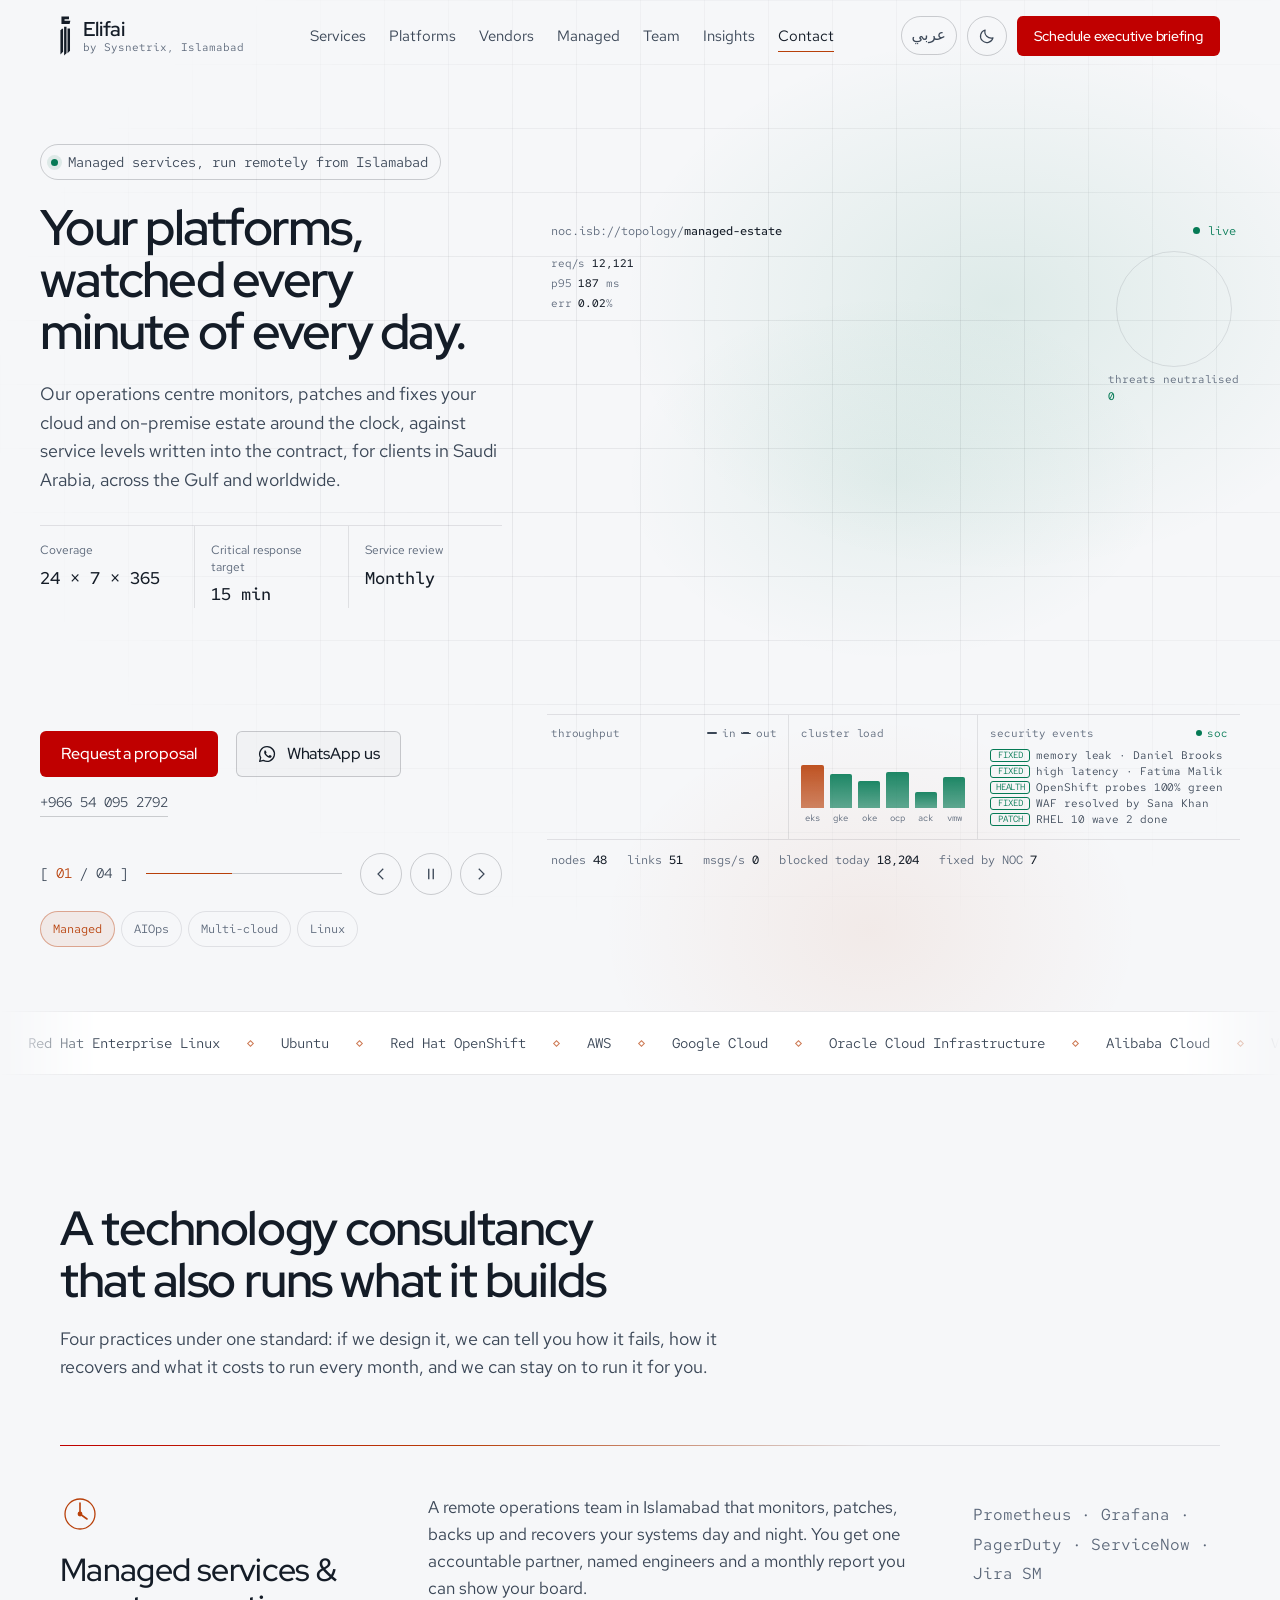
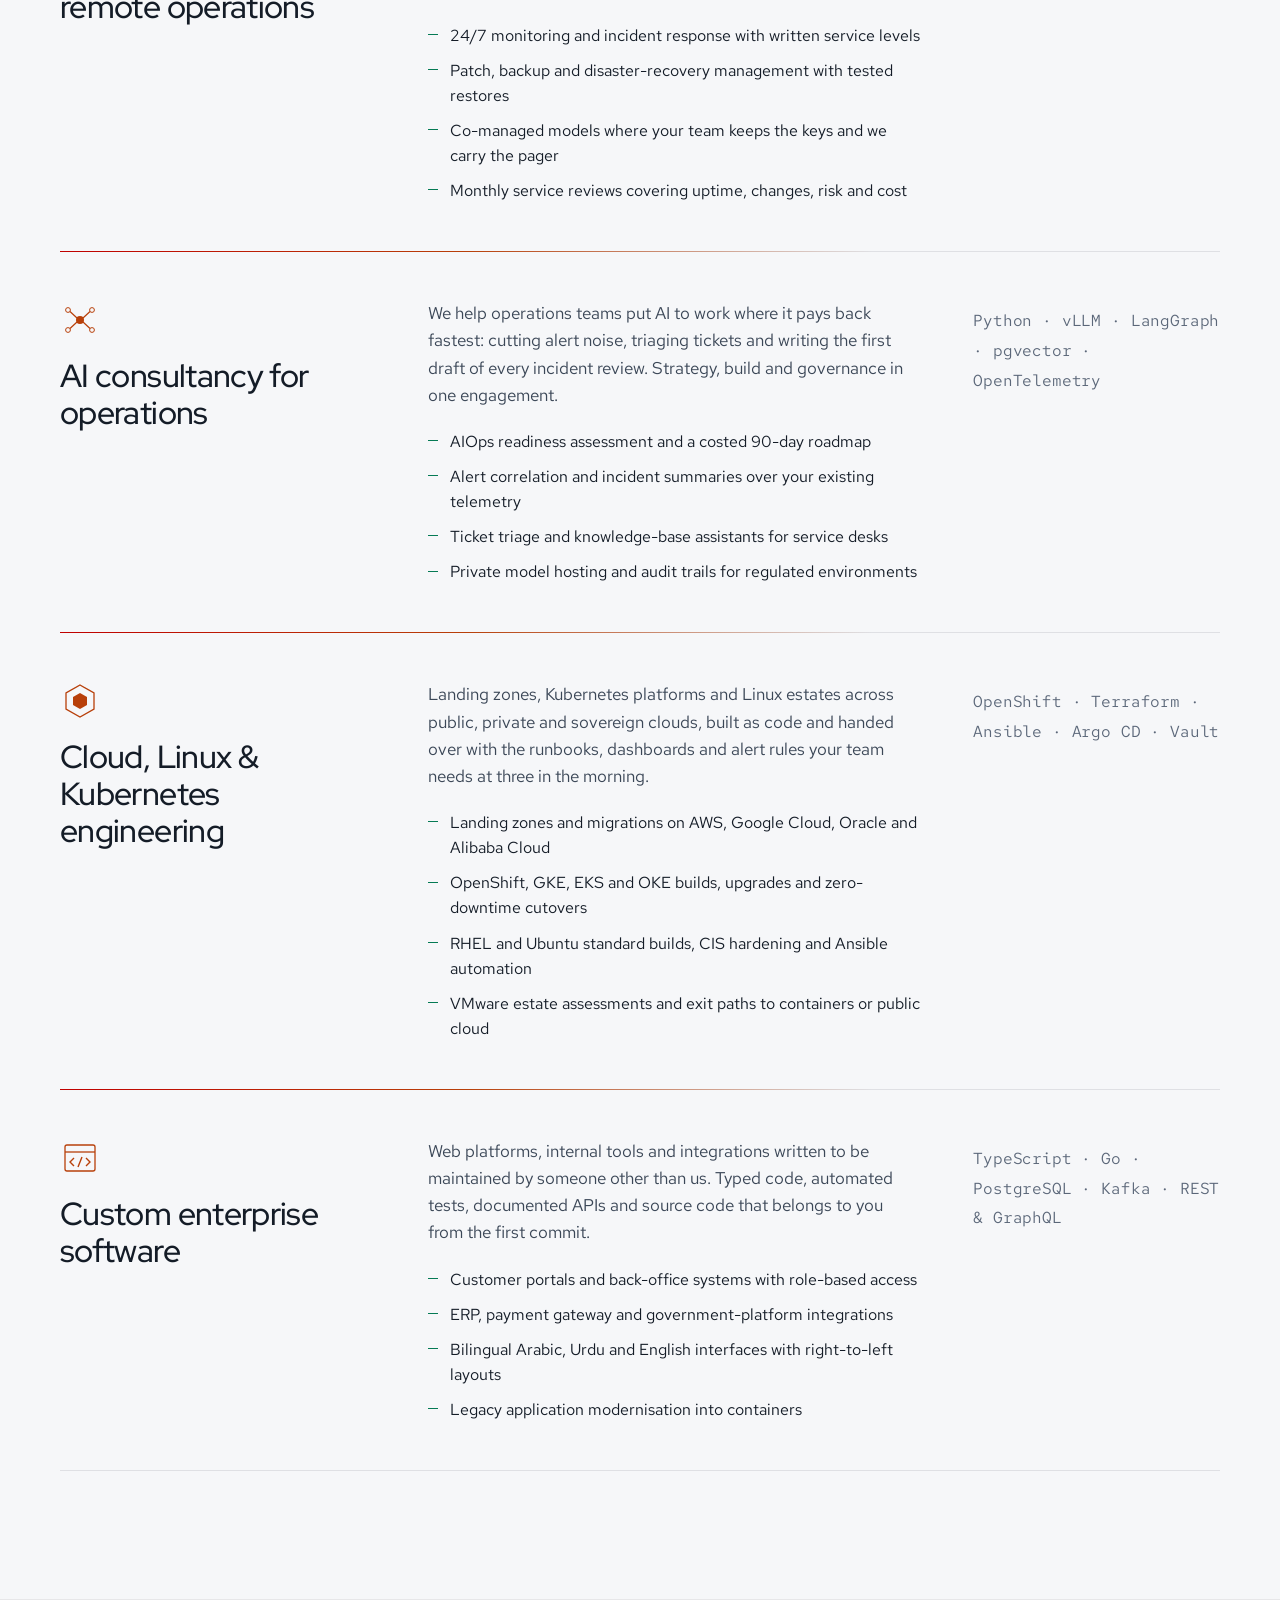
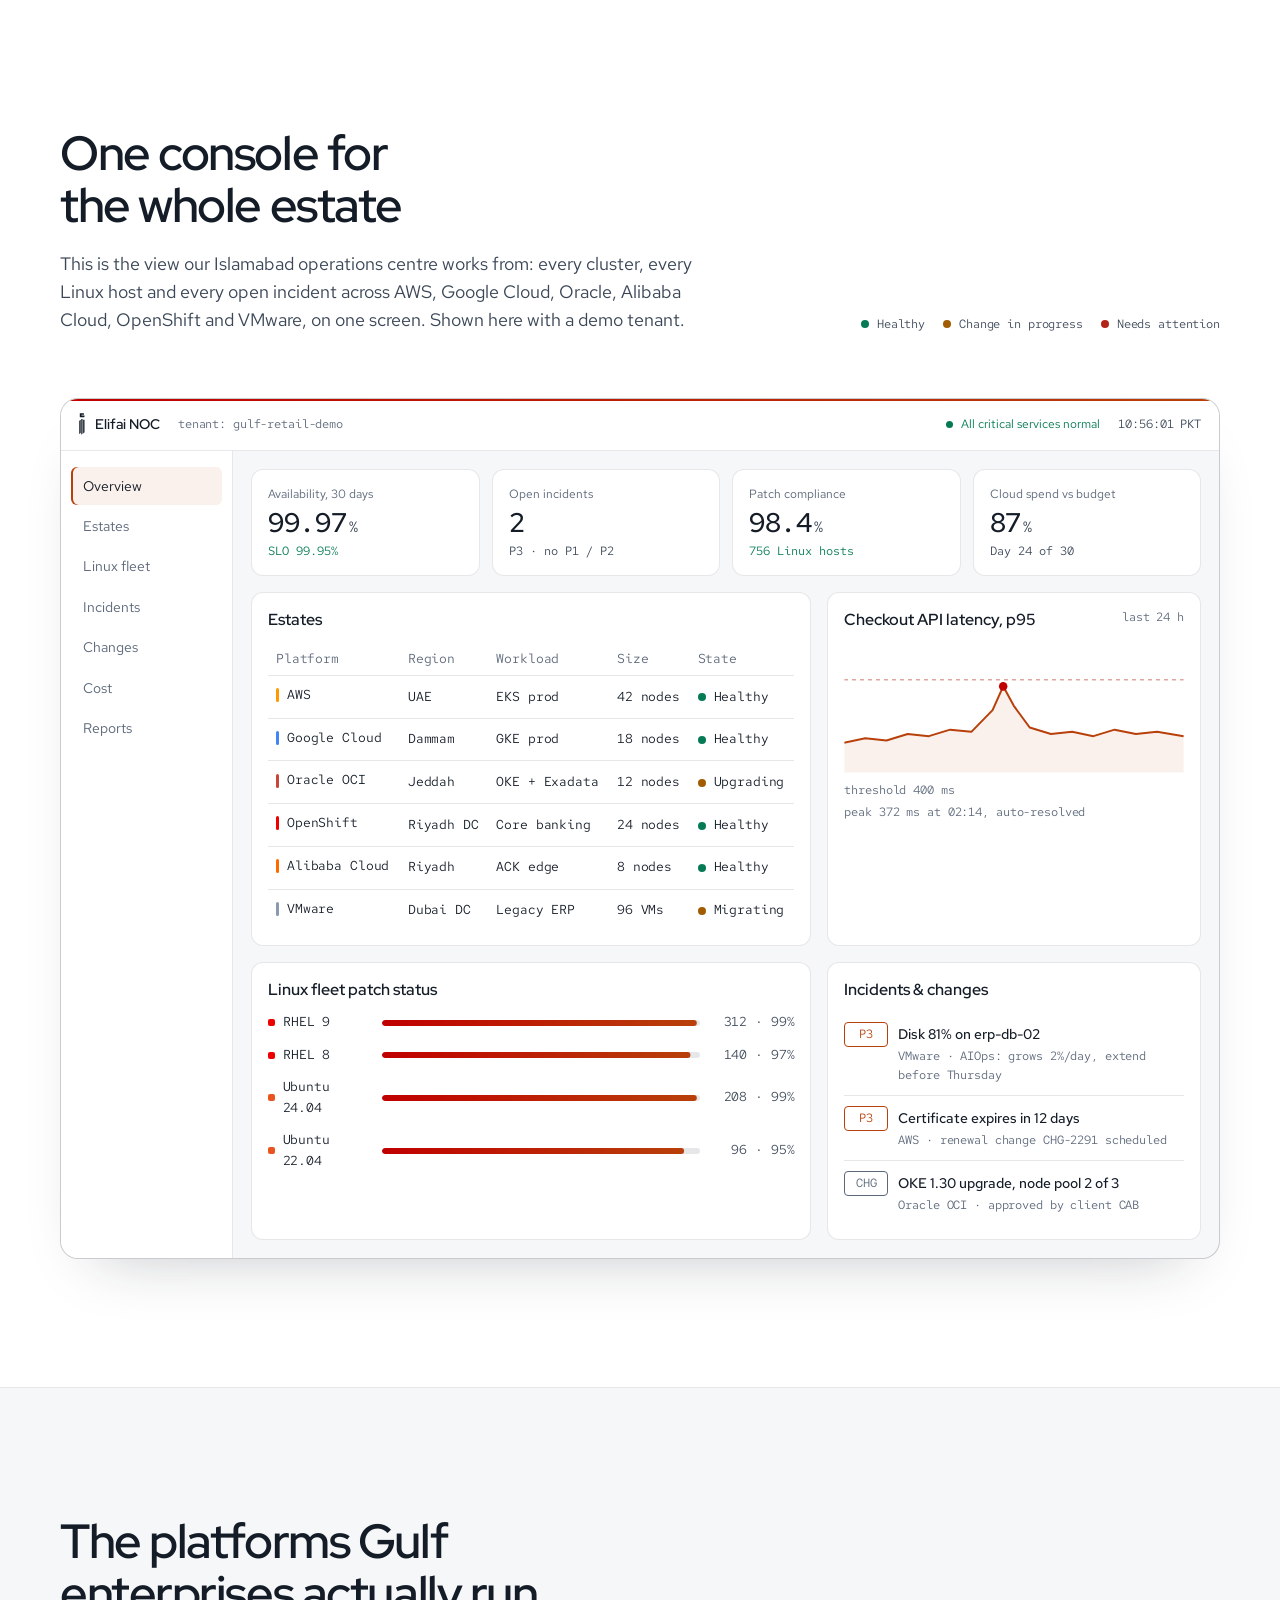
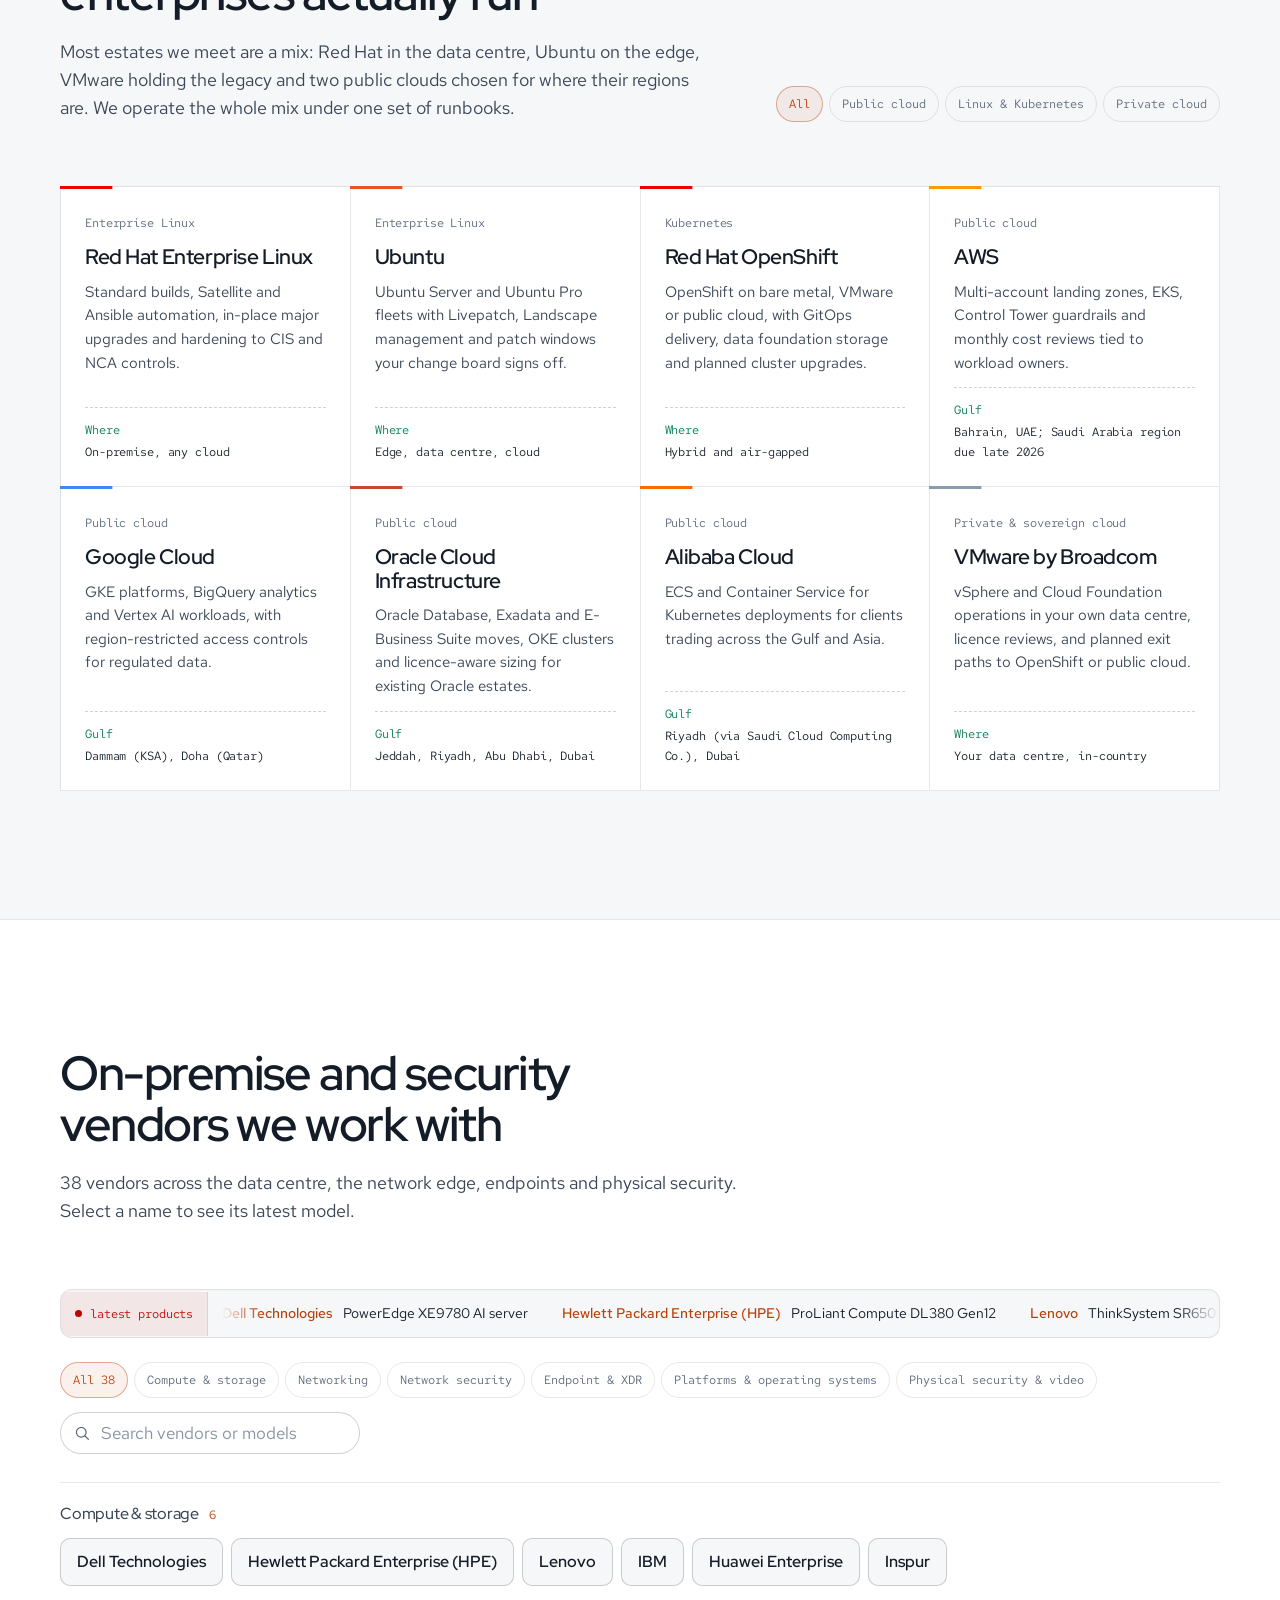
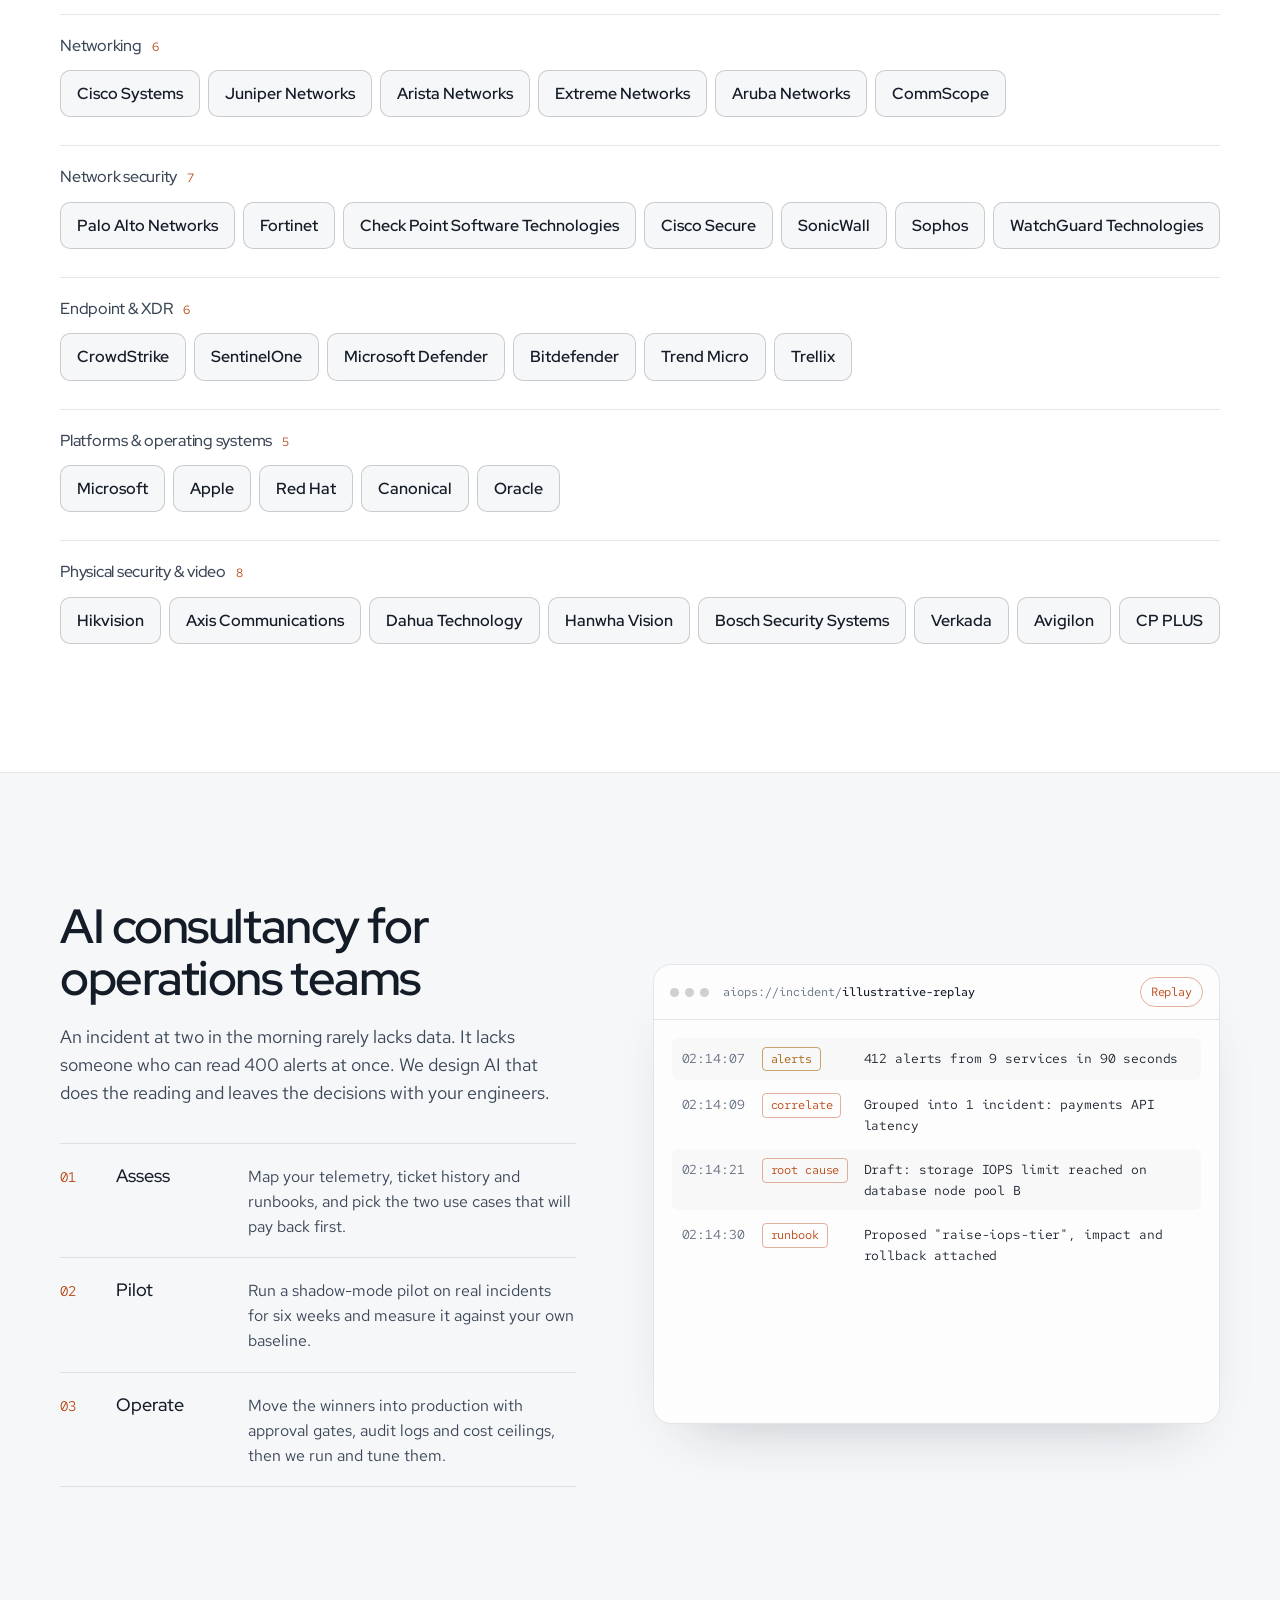
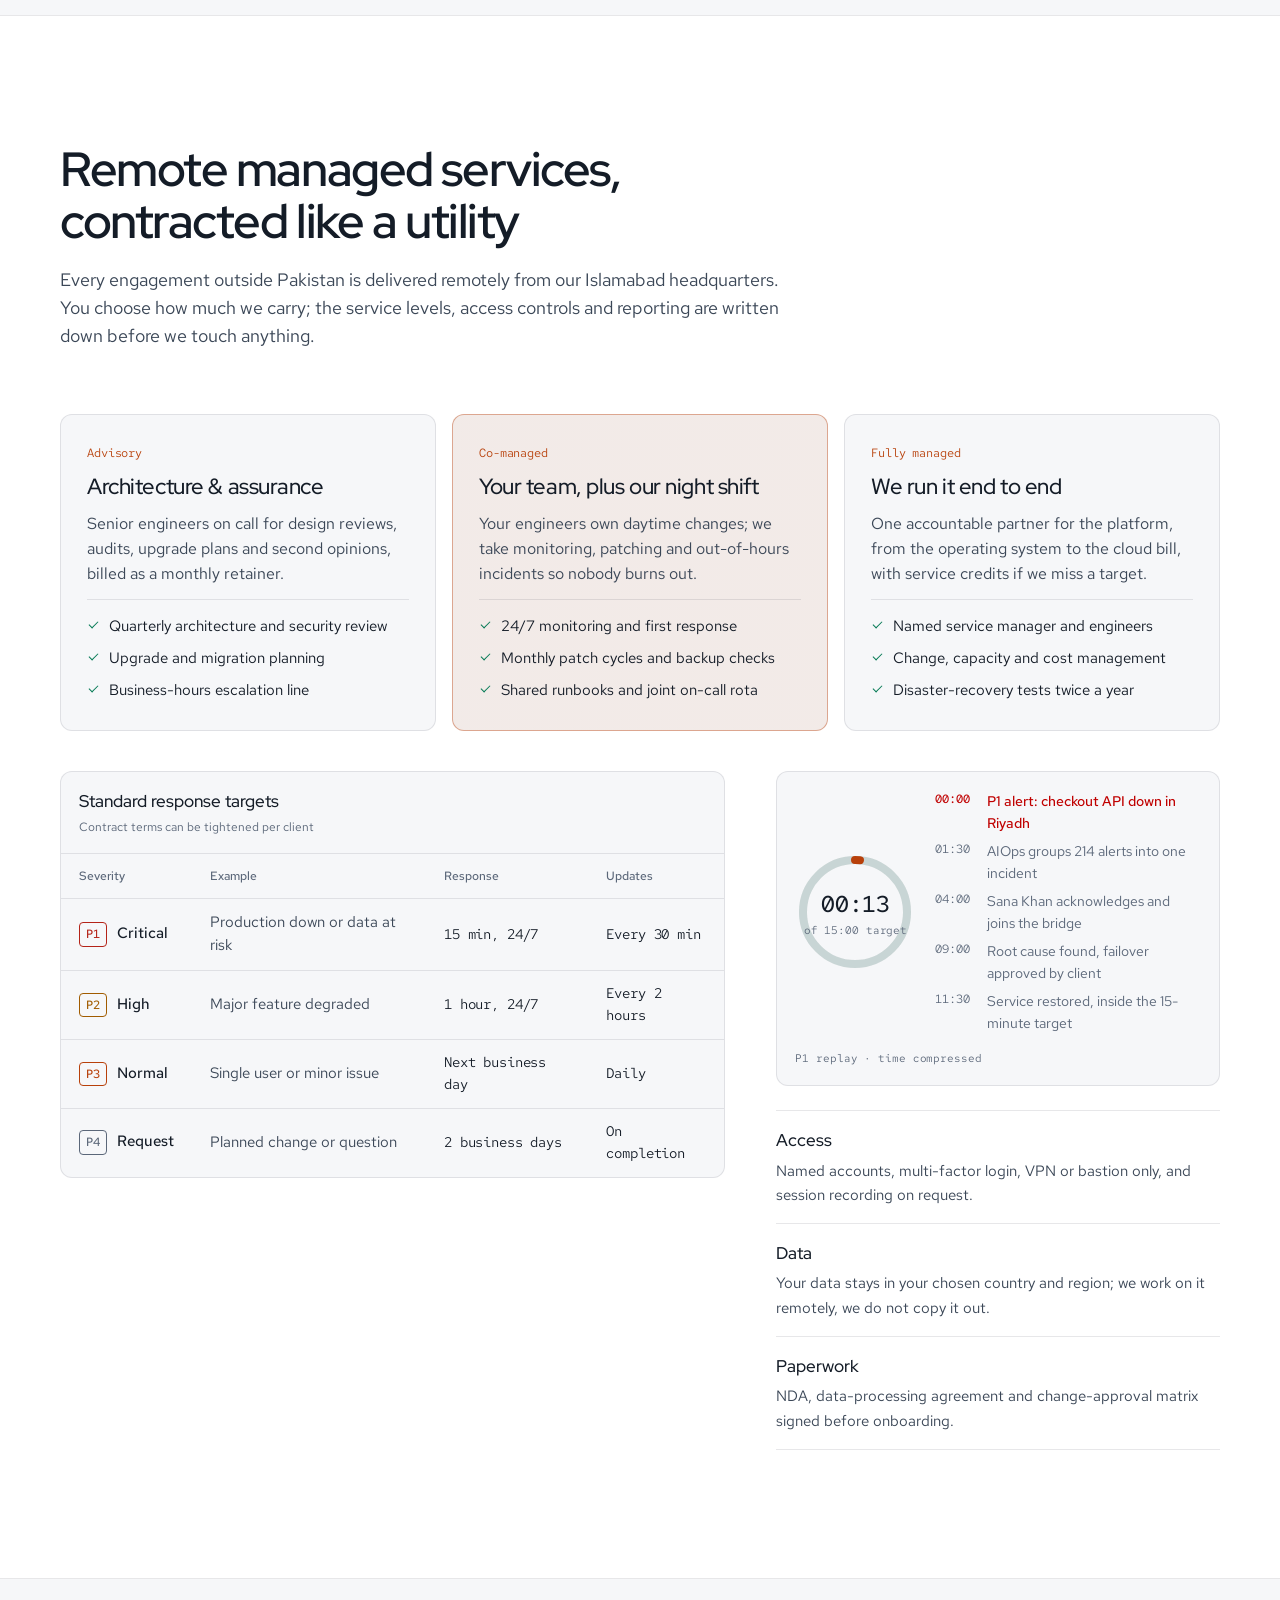
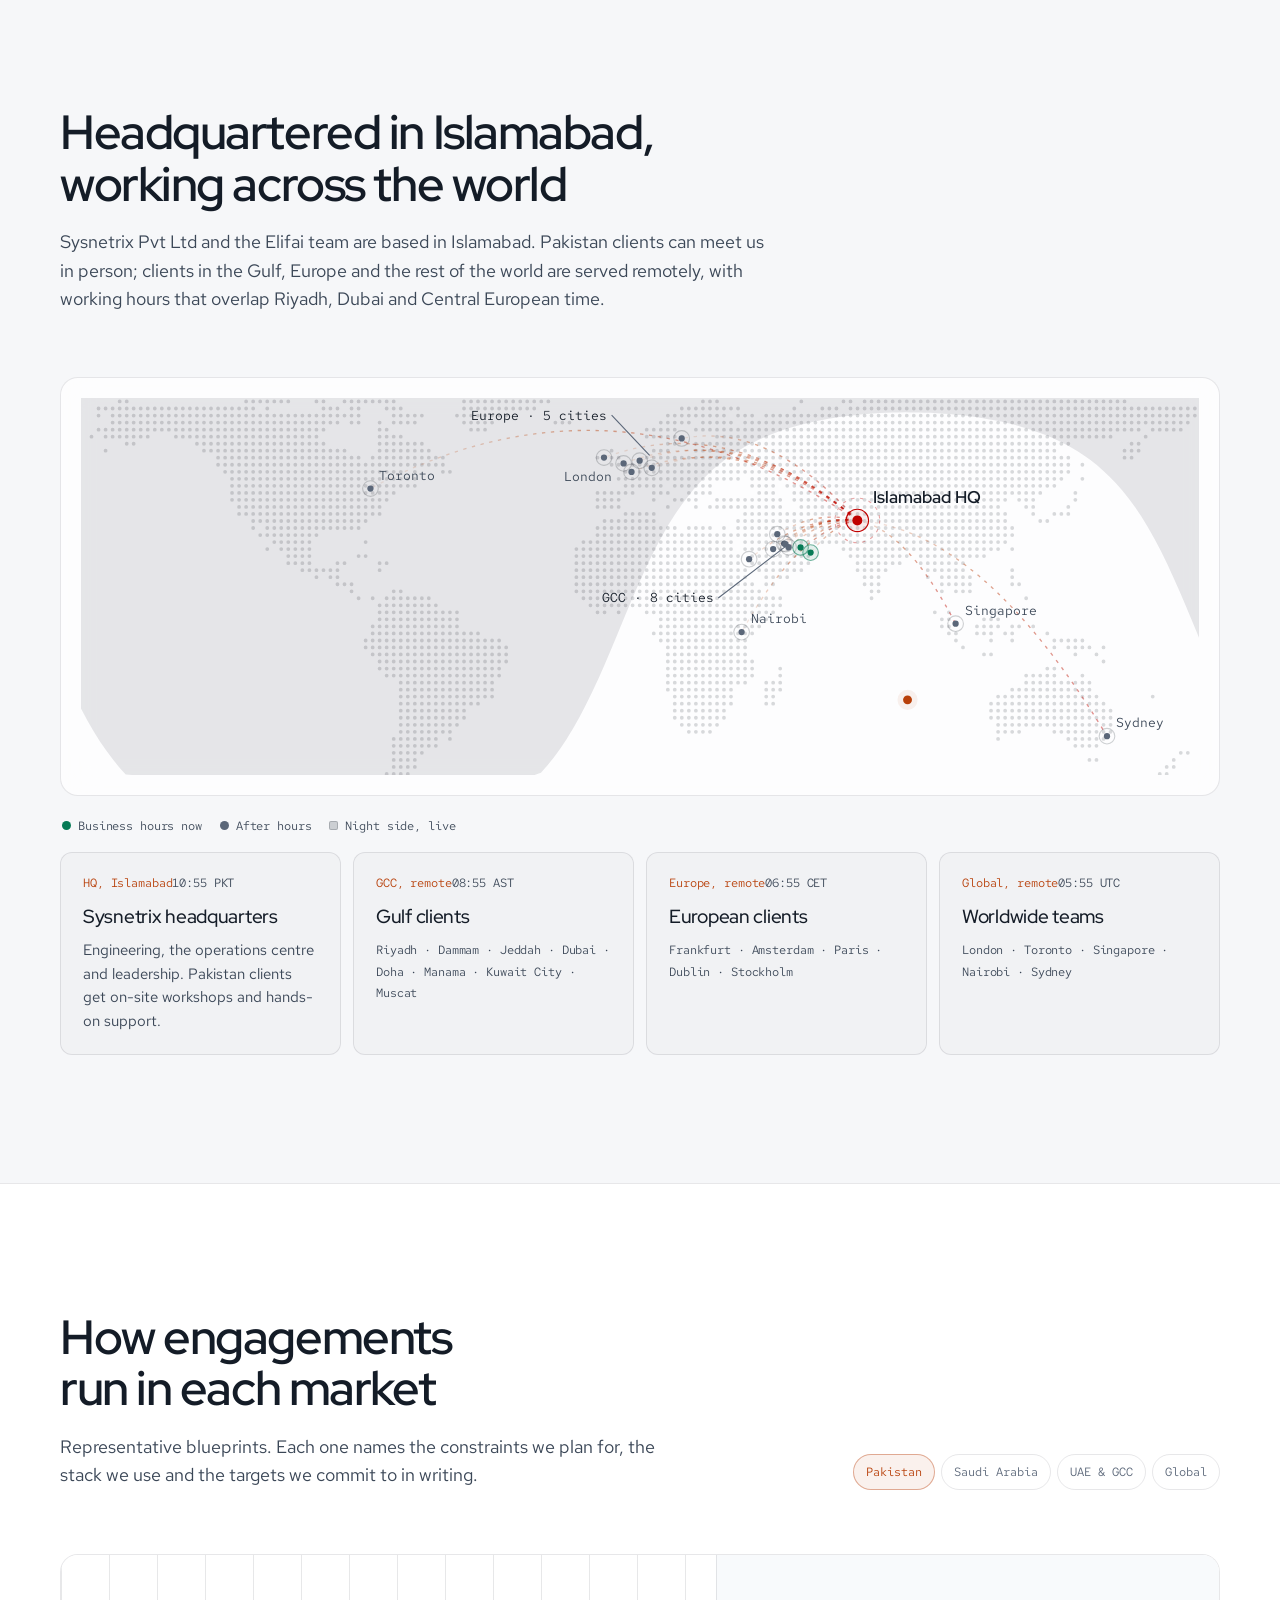
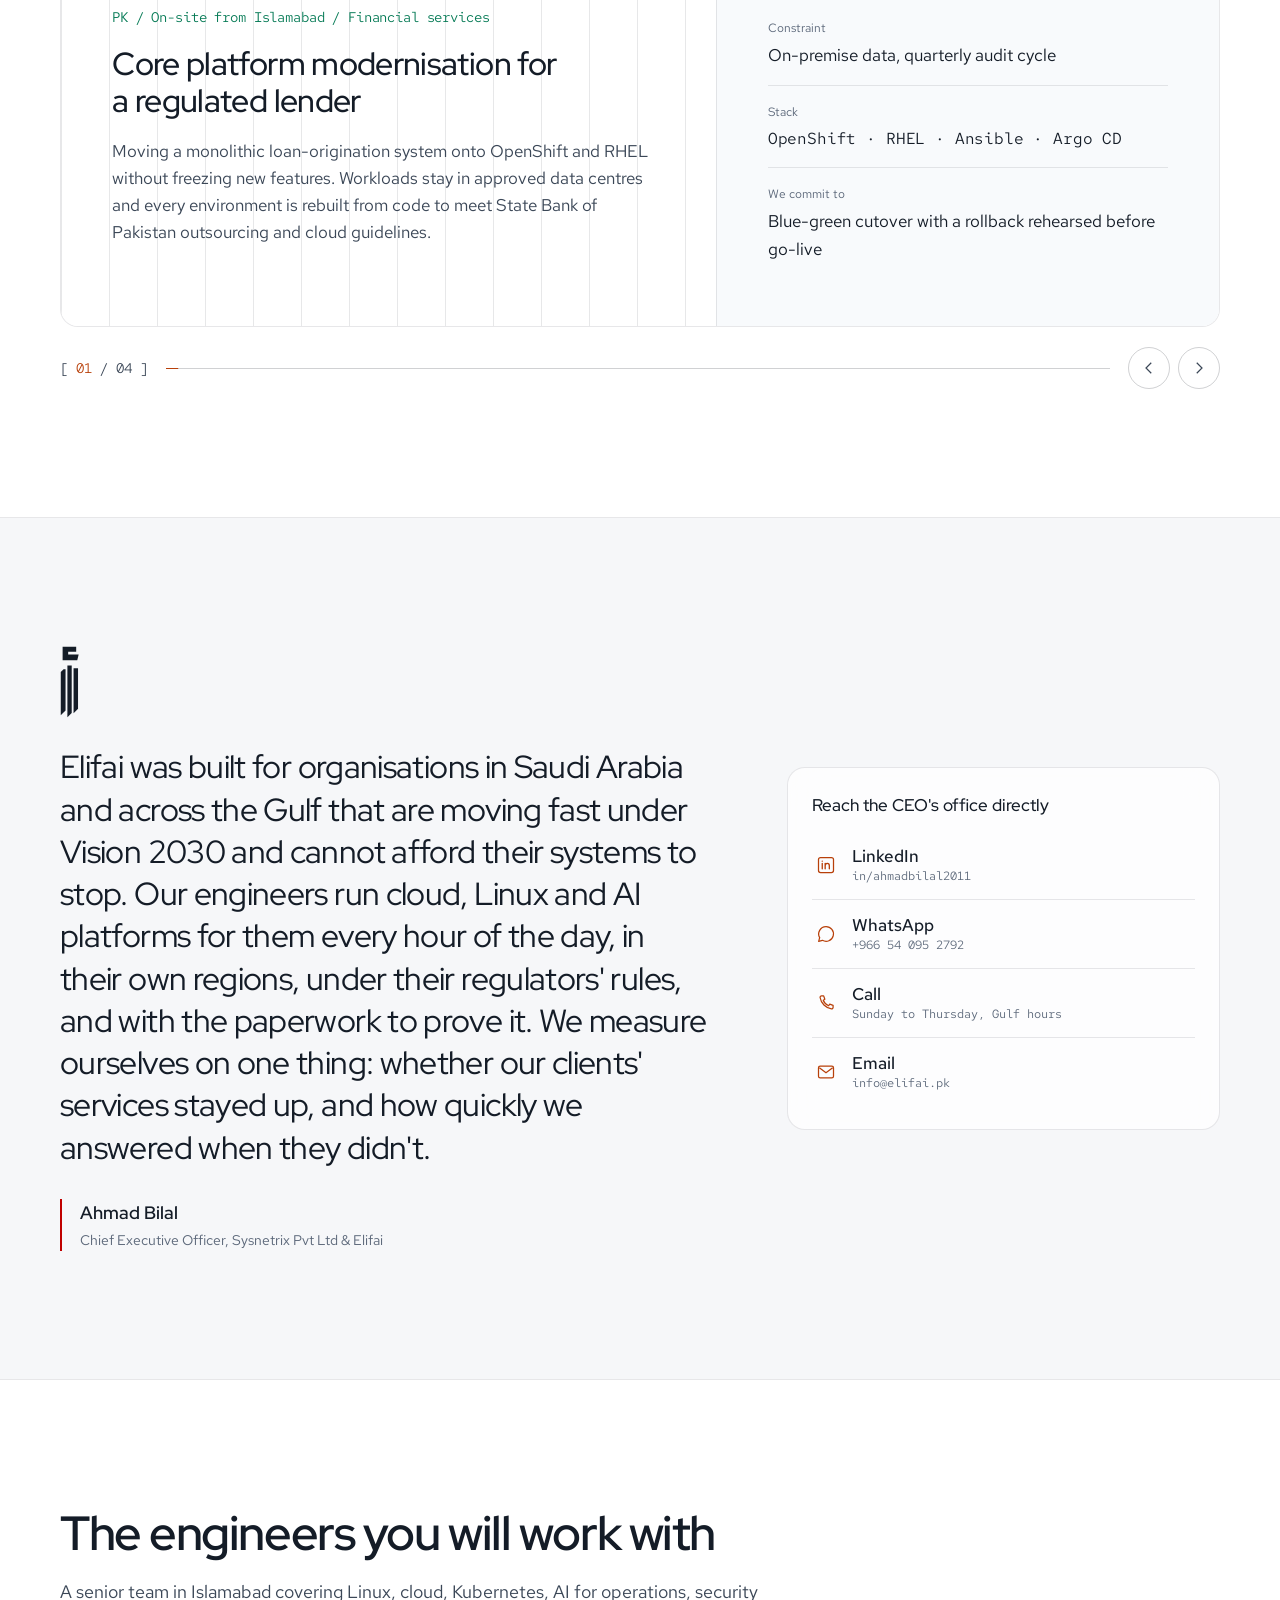
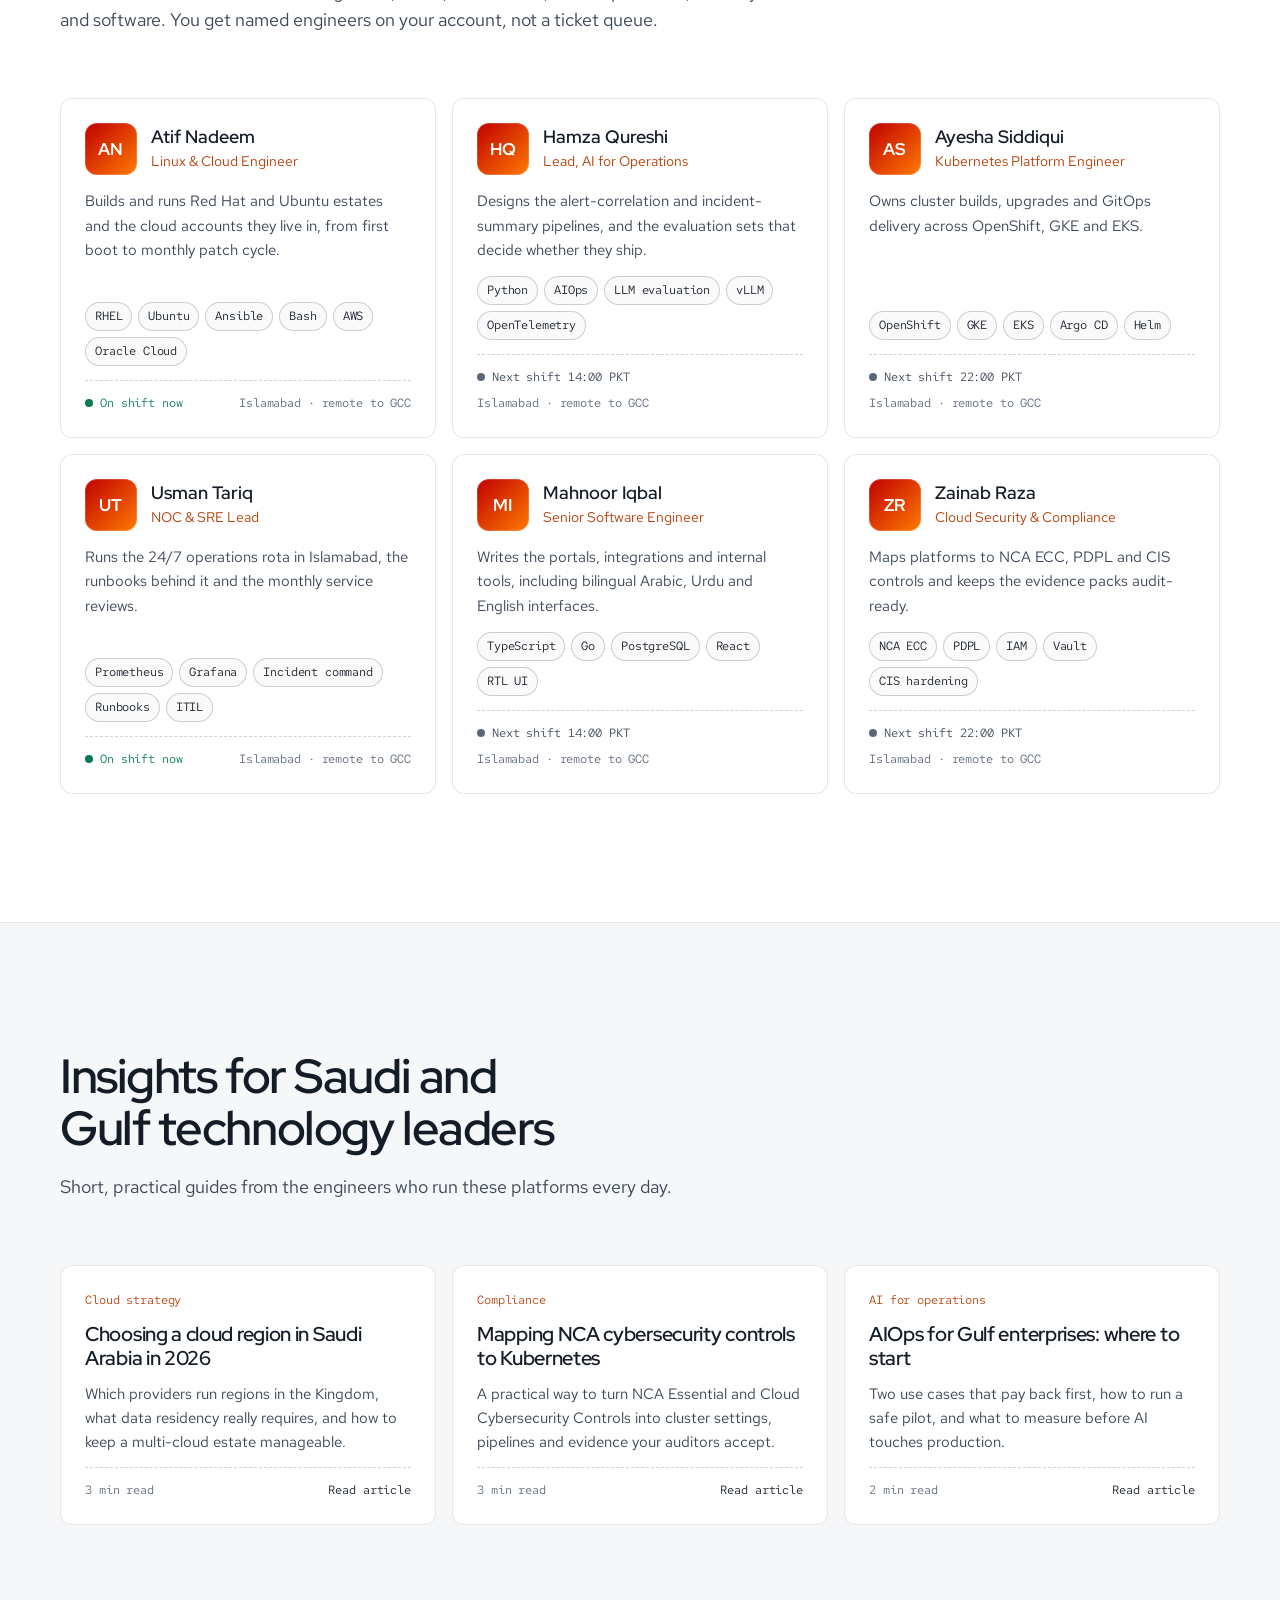
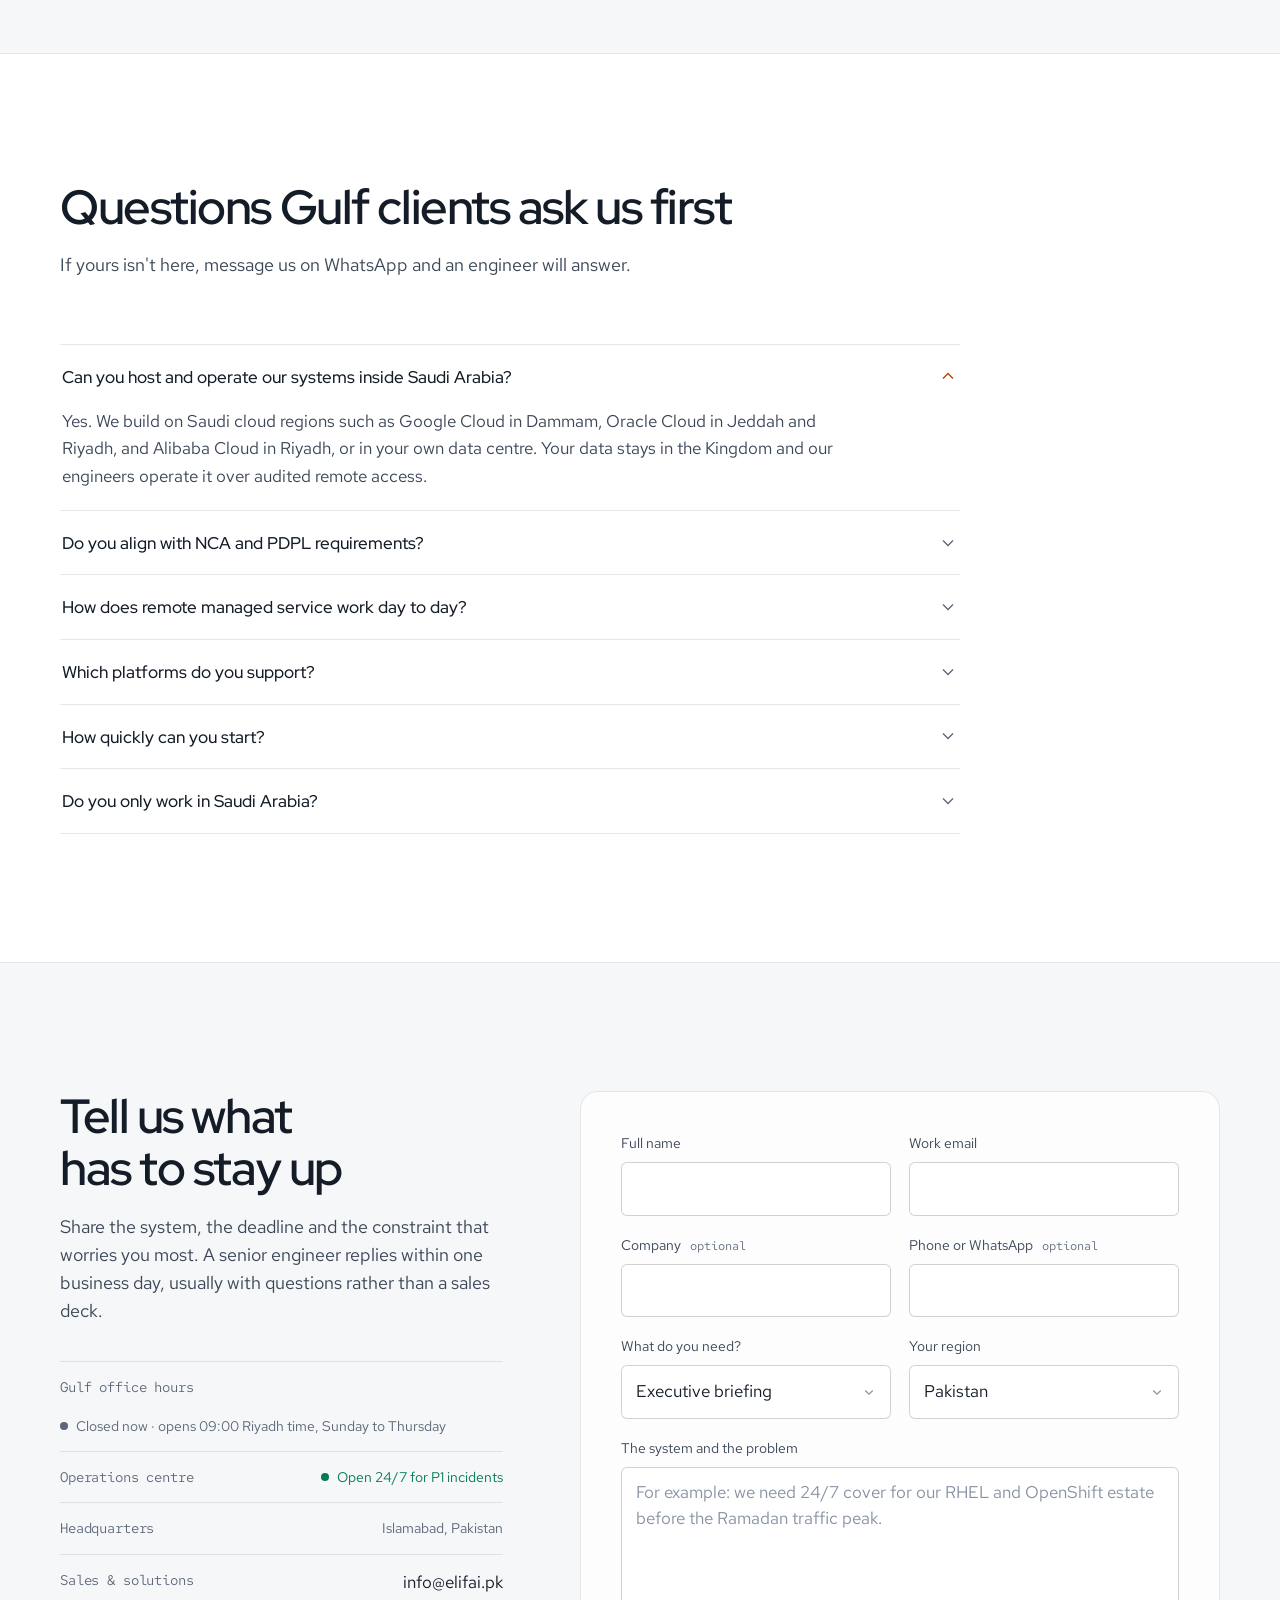
==== commit f88e8921: "v9: Saudi-first CEO message, live section touches, insights, FAQ and Arabic page - CEO statement rew" ====
--- a/index.html
+++ b/index.html
@@ -3,17 +3,22 @@
 <head>
   <meta charset="utf-8">
   <meta name="viewport" content="width=device-width, initial-scale=1, viewport-fit=cover">
-  <title>Elifai by Sysnetrix — managed cloud, AI operations &amp; enterprise engineering from Islamabad</title>
-  <meta name="description" content="Elifai, a Sysnetrix Pvt Ltd venture headquartered in Islamabad, delivers remote managed services, AI consultancy for IT operations, Red Hat and Ubuntu platforms, and multi-cloud engineering across AWS, Google Cloud, Oracle, Alibaba Cloud and VMware for clients in Pakistan, the GCC and worldwide.">
+  <title>Elifai by Sysnetrix | Managed cloud, AIOps and Kubernetes services in Saudi Arabia and the Gulf</title>
+  <meta name="description" content="Elifai by Sysnetrix runs managed cloud, Red Hat and Ubuntu Linux, Kubernetes and AI operations for organisations in Saudi Arabia (Riyadh, Jeddah, Dammam), the UAE, Qatar and the wider Gulf, with 24/7 remote support, in-Kingdom data residency and NCA-aligned controls.">
   <meta name="theme-color" content="#0C1219" media="(prefers-color-scheme: dark)">
   <meta name="theme-color" content="#F5F6F8" media="(prefers-color-scheme: light)">
   <meta name="color-scheme" content="dark light">
   <link rel="canonical" href="https://elifai.pk/">
+  <link rel="alternate" hreflang="en" href="https://elifai.pk/">
+  <link rel="alternate" hreflang="ar" href="https://elifai.pk/ar/">
+  <link rel="alternate" hreflang="x-default" href="https://elifai.pk/">
+  <meta property="og:locale" content="en_GB">
+  <meta property="og:locale:alternate" content="ar_SA">
 
   <meta property="og:type" content="website">
   <meta property="og:site_name" content="Elifai">
-  <meta property="og:title" content="Elifai — managed cloud and AI operations, run from Islamabad">
-  <meta property="og:description" content="Remote managed services, AIOps consultancy and multi-cloud engineering for Pakistan, the GCC and global teams. A Sysnetrix venture.">
+  <meta property="og:title" content="Elifai by Sysnetrix: managed cloud and AI operations for Saudi Arabia and the Gulf">
+  <meta property="og:description" content="24/7 managed services, AIOps, Kubernetes and Linux for Saudi Arabia, the GCC and global teams, with in-region hosting and NCA-aligned controls.">
   <meta property="og:url" content="https://elifai.pk/">
   <meta property="og:image" content="https://elifai.pk/assets/img/og-image.png">
   <meta property="og:image:width" content="1200">
@@ -30,8 +35,8 @@
   <link rel="preconnect" href="https://fonts.googleapis.com">
   <link rel="preconnect" href="https://fonts.gstatic.com" crossorigin>
   <link rel="stylesheet" href="https://fonts.googleapis.com/css2?family=Red+Hat+Display:wght@500;600;700&amp;family=Red+Hat+Text:wght@400;500;600&amp;family=Red+Hat+Mono:wght@400;500&amp;display=swap">
-  <link rel="stylesheet" href="/assets/css/main.css?v=8">
-  <script type="module" src="/assets/js/main.js?v=8"></script>
+  <link rel="stylesheet" href="/assets/css/main.css?v=9">
+  <script type="module" src="/assets/js/main.js?v=9"></script>
 
   <script type="application/ld+json">
   {
@@ -44,7 +49,8 @@
     "telephone": "+966540952792",
     "address": { "@type": "PostalAddress", "addressLocality": "Islamabad", "addressCountry": "PK" },
     "parentOrganization": { "@type": "Organization", "name": "Sysnetrix Pvt Ltd", "address": { "@type": "PostalAddress", "addressLocality": "Islamabad", "addressCountry": "PK" } },
-    "areaServed": ["Pakistan", "Saudi Arabia", "United Arab Emirates", "Qatar", "Bahrain", "Kuwait", "Oman", "Worldwide"],
+    "areaServed": ["Saudi Arabia", "United Arab Emirates", "Qatar", "Bahrain", "Kuwait", "Oman", "Pakistan", "Worldwide"],
+    "slogan": "Managed cloud and AI operations for Saudi Arabia and the Gulf",
     "knowsAbout": ["Managed IT services", "AIOps", "Red Hat Enterprise Linux", "Ubuntu", "Red Hat OpenShift", "Kubernetes", "AWS", "Google Cloud", "Oracle Cloud Infrastructure", "Alibaba Cloud", "VMware"],
     "founder": {
       "@type": "Person",
@@ -53,6 +59,13 @@
       "sameAs": "https://www.linkedin.com/in/ahmadbilal2011/"
     }
   }
+  </script>
+
+  <script type="application/ld+json">
+  {"@context": "https://schema.org", "@type": "ItemList", "name": "Elifai services", "itemListElement": [{"@type": "ListItem", "position": 1, "item": {"@type": "Service", "name": "Managed cloud and IT operations", "description": "24/7 remote monitoring, patching, backup and incident response with written service levels.", "provider": {"@type": "Organization", "name": "Elifai by Sysnetrix", "url": "https://elifai.pk/"}, "areaServed": [{"@type": "Country", "name": "Saudi Arabia"}, {"@type": "Country", "name": "United Arab Emirates"}, {"@type": "Country", "name": "Qatar"}, {"@type": "Country", "name": "Bahrain"}, {"@type": "Country", "name": "Kuwait"}, {"@type": "Country", "name": "Oman"}, {"@type": "Country", "name": "Pakistan"}]}}, {"@type": "ListItem", "position": 2, "item": {"@type": "Service", "name": "AI consultancy for IT operations (AIOps)", "description": "Alert correlation, incident summaries and ticket triage with approval-gated automation.", "provider": {"@type": "Organization", "name": "Elifai by Sysnetrix", "url": "https://elifai.pk/"}, "areaServed": [{"@type": "Country", "name": "Saudi Arabia"}, {"@type": "Country", "name": "United Arab Emirates"}, {"@type": "Country", "name": "Qatar"}, {"@type": "Country", "name": "Bahrain"}, {"@type": "Country", "name": "Kuwait"}, {"@type": "Country", "name": "Oman"}, {"@type": "Country", "name": "Pakistan"}]}}, {"@type": "ListItem", "position": 3, "item": {"@type": "Service", "name": "Kubernetes, OpenShift and Linux engineering", "description": "Red Hat Enterprise Linux, Ubuntu, OpenShift and managed Kubernetes on AWS, Google Cloud, Oracle Cloud and Alibaba Cloud.", "provider": {"@type": "Organization", "name": "Elifai by Sysnetrix", "url": "https://elifai.pk/"}, "areaServed": [{"@type": "Country", "name": "Saudi Arabia"}, {"@type": "Country", "name": "United Arab Emirates"}, {"@type": "Country", "name": "Qatar"}, {"@type": "Country", "name": "Bahrain"}, {"@type": "Country", "name": "Kuwait"}, {"@type": "Country", "name": "Oman"}, {"@type": "Country", "name": "Pakistan"}]}}, {"@type": "ListItem", "position": 4, "item": {"@type": "Service", "name": "Custom enterprise software", "description": "Bilingual Arabic and English platforms, integrations and modernisation.", "provider": {"@type": "Organization", "name": "Elifai by Sysnetrix", "url": "https://elifai.pk/"}, "areaServed": [{"@type": "Country", "name": "Saudi Arabia"}, {"@type": "Country", "name": "United Arab Emirates"}, {"@type": "Country", "name": "Qatar"}, {"@type": "Country", "name": "Bahrain"}, {"@type": "Country", "name": "Kuwait"}, {"@type": "Country", "name": "Oman"}, {"@type": "Country", "name": "Pakistan"}]}}]}
+  </script>
+  <script type="application/ld+json">
+  {"@context": "https://schema.org", "@type": "FAQPage", "mainEntity": [{"@type": "Question", "name": "Can you host and operate our systems inside Saudi Arabia?", "acceptedAnswer": {"@type": "Answer", "text": "Yes. We build on Saudi cloud regions such as Google Cloud in Dammam, Oracle Cloud in Jeddah and Riyadh, and Alibaba Cloud in Riyadh, or in your own data centre. Your data stays in the Kingdom and our engineers operate it over audited remote access."}}, {"@type": "Question", "name": "Do you align with NCA and PDPL requirements?", "acceptedAnswer": {"@type": "Answer", "text": "We map the platforms we build and run to the National Cybersecurity Authority's Essential Cybersecurity Controls and Cloud Cybersecurity Controls, and to the Personal Data Protection Law, and we hand over the evidence your compliance team needs."}}, {"@type": "Question", "name": "How does remote managed service work day to day?", "acceptedAnswer": {"@type": "Answer", "text": "You get named engineers, 24/7 monitoring, a P1 response target of 15 minutes, monthly patching and backup checks, and a monthly service review. Access is through named accounts with multi-factor login, and every change goes through your approval process."}}, {"@type": "Question", "name": "Which platforms do you support?", "acceptedAnswer": {"@type": "Answer", "text": "Red Hat Enterprise Linux, Ubuntu, Red Hat OpenShift, Kubernetes on AWS, Google Cloud, Oracle Cloud and Alibaba Cloud, VMware private cloud, and on-premise equipment from vendors such as Dell, HPE, Cisco, Fortinet and Palo Alto Networks."}}, {"@type": "Question", "name": "How quickly can you start?", "acceptedAnswer": {"@type": "Answer", "text": "A typical onboarding takes two to four weeks: access and paperwork in week one, monitoring and runbooks in weeks two and three, then a handover review before we take the pager."}}, {"@type": "Question", "name": "Do you only work in Saudi Arabia?", "acceptedAnswer": {"@type": "Answer", "text": "Saudi Arabia and the Gulf are our focus, and we also serve clients in Pakistan, Europe, the UK and Asia-Pacific remotely, with working hours that overlap Riyadh, Dubai and Central European time."}}]}
   </script>
 </head>
 <body>
@@ -74,13 +87,15 @@
           <li><a href="#capabilities">Services</a></li>
           <li><a href="#platforms">Platforms</a></li>
           <li><a href="#ecosystem">Vendors</a></li>
-          <li><a href="#managed">Managed services</a></li>
+          <li><a href="#managed">Managed</a></li>
           <li><a href="#team">Team</a></li>
+          <li><a href="#insights">Insights</a></li>
           <li><a href="#contact">Contact</a></li>
         </ul>
       </nav>
 
       <div class="header-actions">
+        <a class="lang-link" href="/ar/" hreflang="ar" lang="ar" aria-label="النسخة العربية">عربي</a>
         <button class="theme-toggle" type="button" data-theme-toggle aria-label="Switch to light mode">
           <svg class="i-sun" viewBox="0 0 24 24" aria-hidden="true"><circle cx="12" cy="12" r="4" fill="none" stroke="currentColor" stroke-width="1.6"/><path d="M12 2.5v2.2M12 19.3v2.2M2.5 12h2.2M19.3 12h2.2M5.3 5.3l1.6 1.6M17.1 17.1l1.6 1.6M5.3 18.7l1.6-1.6M17.1 6.9l1.6-1.6" stroke="currentColor" stroke-width="1.6" stroke-linecap="round"/></svg>
           <svg class="i-moon" viewBox="0 0 24 24" aria-hidden="true"><path d="M20 14.5A8.5 8.5 0 0 1 9.5 4a8.5 8.5 0 1 0 10.5 10.5Z" fill="none" stroke="currentColor" stroke-width="1.6" stroke-linejoin="round"/></svg>
@@ -97,12 +112,15 @@
       <ul>
         <li><a href="#capabilities">Services</a></li>
         <li><a href="#noc">NOC</a></li>
-          <li><a href="#platforms">Platforms</a></li>
-          <li><a href="#ecosystem">Vendors</a></li>
+        <li><a href="#platforms">Platforms</a></li>
+        <li><a href="#ecosystem">Vendors</a></li>
         <li><a href="#aiops">AI operations</a></li>
         <li><a href="#managed">Managed services</a></li>
         <li><a href="#team">Team</a></li>
+        <li><a href="#insights">Insights</a></li>
+        <li><a href="#faq">FAQ</a></li>
         <li><a href="#contact">Contact</a></li>
+        <li><a href="/ar/" hreflang="ar" lang="ar">العربية</a></li>
       </ul>
       <a class="btn btn-primary" href="#contact" data-topic="Executive briefing">Schedule executive briefing</a>
     </div>
@@ -121,7 +139,7 @@
             <article class="hero-slide is-active" data-slide aria-roledescription="slide" aria-label="1 of 4" data-mode="cloud">
               <p class="slide-kicker"><span class="dot" aria-hidden="true"></span>Managed services, run remotely from Islamabad</p>
               <h2 class="slide-title">Your platforms, watched every minute of every day.</h2>
-              <p class="slide-lede">Our operations centre in Islamabad monitors, patches and fixes your cloud and on-premise estate around the clock, against service levels written into the contract, for clients in Pakistan, the Gulf and beyond.</p>
+              <p class="slide-lede">Our operations centre monitors, patches and fixes your cloud and on-premise estate around the clock, against service levels written into the contract, for clients in Saudi Arabia, across the Gulf and worldwide.</p>
               <dl class="slide-metrics">
                 <div><dt>Coverage</dt><dd>24 × 7 × 365</dd></div>
                 <div><dt>Critical response target</dt><dd>15 min</dd></div>
@@ -694,11 +712,34 @@
               </tbody>
             </table>
           </div>
+          <div class="sla-side">
+          <figure class="slaclock" data-slaclock aria-label="Replay of a P1 incident handled inside the 15-minute response target">
+            <div class="slaclock-dial">
+              <svg viewBox="0 0 120 120" aria-hidden="true">
+                <circle class="sc-track" cx="60" cy="60" r="52"/>
+                <circle class="sc-target" cx="60" cy="60" r="52" pathLength="100"/>
+                <circle class="sc-progress" cx="60" cy="60" r="52" pathLength="100" data-sc-ring/>
+              </svg>
+              <div class="sc-readout">
+                <span class="sc-time mono" data-sc-time>00:00</span>
+                <span class="sc-of mono">of 15:00 target</span>
+              </div>
+            </div>
+            <ol class="sc-steps" data-sc-steps>
+              <li data-at="0"><span class="mono">00:00</span>P1 alert: checkout API down in Riyadh</li>
+              <li data-at="90"><span class="mono">01:30</span>AIOps groups 214 alerts into one incident</li>
+              <li data-at="240"><span class="mono">04:00</span><span><span data-sc-agent>Sana Khan</span> acknowledges and joins the bridge</span></li>
+              <li data-at="540"><span class="mono">09:00</span>Root cause found, failover approved by client</li>
+              <li data-at="690"><span class="mono">11:30</span>Service restored, inside the 15-minute target</li>
+            </ol>
+            <figcaption class="sc-cap mono">P1 replay · time compressed</figcaption>
+          </figure>
           <ul class="sla-controls">
             <li><b>Access</b><span>Named accounts, multi-factor login, VPN or bastion only, and session recording on request.</span></li>
             <li><b>Data</b><span>Your data stays in your chosen country and region; we work on it remotely, we do not copy it out.</span></li>
             <li><b>Paperwork</b><span>NDA, data-processing agreement and change-approval matrix signed before onboarding.</span></li>
           </ul>
+          </div>
         </div>
       </div>
     </section>
@@ -723,12 +764,14 @@
                 </linearGradient>
               </defs>
               <path class="fp-land" d="M34.6 3.1h0M40.9 3.1h0M147.7 3.1h0M154.0 3.1h0M160.3 3.1h0M166.6 3.1h0M172.9 3.1h0M179.1 3.1h0M185.4 3.1h0M210.6 3.1h0M216.9 3.1h0M235.7 3.1h0M242.0 3.1h0M248.3 3.1h0M254.6 3.1h0M260.9 3.1h0M267.1 3.1h0M273.4 3.1h0M279.7 3.1h0M342.6 3.1h0M348.9 3.1h0M355.1 3.1h0M361.4 3.1h0M367.7 3.1h0M374.0 3.1h0M380.3 3.1h0M386.6 3.1h0M392.9 3.1h0M399.1 3.1h0M405.4 3.1h0M411.7 3.1h0M418.0 3.1h0M556.3 3.1h0M562.6 3.1h0M568.9 3.1h0M644.3 3.1h0M682.0 3.1h0M688.3 3.1h0M700.9 3.1h0M707.1 3.1h0M713.4 3.1h0M719.7 3.1h0M726.0 3.1h0M732.3 3.1h0M738.6 3.1h0M744.9 3.1h0M751.1 3.1h0M757.4 3.1h0M763.7 3.1h0M770.0 3.1h0M776.3 3.1h0M782.6 3.1h0M788.9 3.1h0M795.1 3.1h0M801.4 3.1h0M807.7 3.1h0M814.0 3.1h0M820.3 3.1h0M826.6 3.1h0M832.9 3.1h0M839.1 3.1h0M845.4 3.1h0M851.7 3.1h0M858.0 3.1h0M864.3 3.1h0M870.6 3.1h0M876.9 3.1h0M883.1 3.1h0M889.4 3.1h0M895.7 3.1h0M902.0 3.1h0M908.3 3.1h0M914.6 3.1h0M920.9 3.1h0M927.1 3.1h0M933.4 3.1h0M15.7 9.4h0M22.0 9.4h0M28.3 9.4h0M34.6 9.4h0M40.9 9.4h0M47.1 9.4h0M53.4 9.4h0M59.7 9.4h0M66.0 9.4h0M72.3 9.4h0M78.6 9.4h0M84.9 9.4h0M91.1 9.4h0M97.4 9.4h0M103.7 9.4h0M110.0 9.4h0M116.3 9.4h0M122.6 9.4h0M128.9 9.4h0M135.1 9.4h0M141.4 9.4h0M147.7 9.4h0M154.0 9.4h0M166.6 9.4h0M216.9 9.4h0M223.1 9.4h0M229.4 9.4h0M242.0 9.4h0M248.3 9.4h0M273.4 9.4h0M279.7 9.4h0M286.0 9.4h0M342.6 9.4h0M348.9 9.4h0M355.1 9.4h0M361.4 9.4h0M367.7 9.4h0M374.0 9.4h0M380.3 9.4h0M386.6 9.4h0M392.9 9.4h0M399.1 9.4h0M405.4 9.4h0M537.4 9.4h0M543.7 9.4h0M550.0 9.4h0M556.3 9.4h0M562.6 9.4h0M568.9 9.4h0M575.1 9.4h0M581.4 9.4h0M587.7 9.4h0M638.0 9.4h0M663.1 9.4h0M669.4 9.4h0M675.7 9.4h0M688.3 9.4h0M694.6 9.4h0M700.9 9.4h0M707.1 9.4h0M713.4 9.4h0M719.7 9.4h0M726.0 9.4h0M732.3 9.4h0M738.6 9.4h0M744.9 9.4h0M751.1 9.4h0M757.4 9.4h0M763.7 9.4h0M770.0 9.4h0M776.3 9.4h0M782.6 9.4h0M788.9 9.4h0M795.1 9.4h0M801.4 9.4h0M807.7 9.4h0M814.0 9.4h0M820.3 9.4h0M826.6 9.4h0M832.9 9.4h0M839.1 9.4h0M845.4 9.4h0M851.7 9.4h0M858.0 9.4h0M864.3 9.4h0M870.6 9.4h0M876.9 9.4h0M883.1 9.4h0M889.4 9.4h0M895.7 9.4h0M902.0 9.4h0M908.3 9.4h0M914.6 9.4h0M920.9 9.4h0M927.1 9.4h0M933.4 9.4h0M939.7 9.4h0M946.0 9.4h0M952.3 9.4h0M958.6 9.4h0M964.9 9.4h0M971.1 9.4h0M977.4 9.4h0M983.7 9.4h0M990.0 9.4h0M996.3 9.4h0M15.7 15.7h0M28.3 15.7h0M34.6 15.7h0M40.9 15.7h0M47.1 15.7h0M53.4 15.7h0M59.7 15.7h0M66.0 15.7h0M72.3 15.7h0M78.6 15.7h0M84.9 15.7h0M91.1 15.7h0M97.4 15.7h0M103.7 15.7h0M110.0 15.7h0M116.3 15.7h0M122.6 15.7h0M128.9 15.7h0M135.1 15.7h0M141.4 15.7h0M147.7 15.7h0M154.0 15.7h0M160.3 15.7h0M166.6 15.7h0M172.9 15.7h0M179.1 15.7h0M185.4 15.7h0M191.7 15.7h0M198.0 15.7h0M204.3 15.7h0M210.6 15.7h0M216.9 15.7h0M223.1 15.7h0M229.4 15.7h0M235.7 15.7h0M242.0 15.7h0M248.3 15.7h0M279.7 15.7h0M286.0 15.7h0M292.3 15.7h0M298.6 15.7h0M304.9 15.7h0M336.3 15.7h0M342.6 15.7h0M348.9 15.7h0M355.1 15.7h0M361.4 15.7h0M367.7 15.7h0M374.0 15.7h0M380.3 15.7h0M524.9 15.7h0M531.1 15.7h0M537.4 15.7h0M543.7 15.7h0M550.0 15.7h0M556.3 15.7h0M562.6 15.7h0M568.9 15.7h0M575.1 15.7h0M587.7 15.7h0M594.0 15.7h0M600.3 15.7h0M612.9 15.7h0M619.1 15.7h0M625.4 15.7h0M631.7 15.7h0M638.0 15.7h0M644.3 15.7h0M650.6 15.7h0M656.9 15.7h0M663.1 15.7h0M669.4 15.7h0M675.7 15.7h0M682.0 15.7h0M688.3 15.7h0M694.6 15.7h0M700.9 15.7h0M707.1 15.7h0M713.4 15.7h0M719.7 15.7h0M726.0 15.7h0M732.3 15.7h0M738.6 15.7h0M744.9 15.7h0M751.1 15.7h0M757.4 15.7h0M763.7 15.7h0M770.0 15.7h0M776.3 15.7h0M782.6 15.7h0M788.9 15.7h0M795.1 15.7h0M801.4 15.7h0M807.7 15.7h0M814.0 15.7h0M820.3 15.7h0M826.6 15.7h0M832.9 15.7h0M839.1 15.7h0M845.4 15.7h0M851.7 15.7h0M858.0 15.7h0M864.3 15.7h0M870.6 15.7h0M876.9 15.7h0M883.1 15.7h0M889.4 15.7h0M895.7 15.7h0M902.0 15.7h0M908.3 15.7h0M914.6 15.7h0M920.9 15.7h0M927.1 15.7h0M933.4 15.7h0M939.7 15.7h0M946.0 15.7h0M952.3 15.7h0M958.6 15.7h0M964.9 15.7h0M971.1 15.7h0M977.4 15.7h0M983.7 15.7h0M990.0 15.7h0M996.3 15.7h0M28.3 22.0h0M34.6 22.0h0M40.9 22.0h0M47.1 22.0h0M53.4 22.0h0M59.7 22.0h0M66.0 22.0h0M72.3 22.0h0M78.6 22.0h0M84.9 22.0h0M91.1 22.0h0M97.4 22.0h0M103.7 22.0h0M110.0 22.0h0M116.3 22.0h0M122.6 22.0h0M128.9 22.0h0M135.1 22.0h0M141.4 22.0h0M147.7 22.0h0M154.0 22.0h0M160.3 22.0h0M166.6 22.0h0M172.9 22.0h0M179.1 22.0h0M185.4 22.0h0M191.7 22.0h0M198.0 22.0h0M204.3 22.0h0M210.6 22.0h0M216.9 22.0h0M223.1 22.0h0M229.4 22.0h0M242.0 22.0h0M248.3 22.0h0M267.1 22.0h0M279.7 22.0h0M286.0 22.0h0M292.3 22.0h0M298.6 22.0h0M342.6 22.0h0M348.9 22.0h0M355.1 22.0h0M361.4 22.0h0M367.7 22.0h0M424.3 22.0h0M430.6 22.0h0M436.9 22.0h0M518.6 22.0h0M524.9 22.0h0M531.1 22.0h0M537.4 22.0h0M543.7 22.0h0M556.3 22.0h0M562.6 22.0h0M568.9 22.0h0M575.1 22.0h0M581.4 22.0h0M594.0 22.0h0M600.3 22.0h0M606.6 22.0h0M612.9 22.0h0M619.1 22.0h0M625.4 22.0h0M631.7 22.0h0M638.0 22.0h0M644.3 22.0h0M650.6 22.0h0M656.9 22.0h0M663.1 22.0h0M669.4 22.0h0M675.7 22.0h0M682.0 22.0h0M688.3 22.0h0M694.6 22.0h0M700.9 22.0h0M707.1 22.0h0M713.4 22.0h0M719.7 22.0h0M726.0 22.0h0M732.3 22.0h0M738.6 22.0h0M744.9 22.0h0M751.1 22.0h0M757.4 22.0h0M763.7 22.0h0M770.0 22.0h0M776.3 22.0h0M782.6 22.0h0M788.9 22.0h0M795.1 22.0h0M801.4 22.0h0M807.7 22.0h0M814.0 22.0h0M820.3 22.0h0M826.6 22.0h0M832.9 22.0h0M839.1 22.0h0M845.4 22.0h0M851.7 22.0h0M858.0 22.0h0M864.3 22.0h0M870.6 22.0h0M876.9 22.0h0M883.1 22.0h0M889.4 22.0h0M895.7 22.0h0M902.0 22.0h0M908.3 22.0h0M914.6 22.0h0M920.9 22.0h0M927.1 22.0h0M933.4 22.0h0M939.7 22.0h0M946.0 22.0h0M952.3 22.0h0M958.6 22.0h0M964.9 22.0h0M971.1 22.0h0M977.4 22.0h0M983.7 22.0h0M990.0 22.0h0M15.7 28.3h0M22.0 28.3h0M28.3 28.3h0M34.6 28.3h0M40.9 28.3h0M47.1 28.3h0M53.4 28.3h0M59.7 28.3h0M66.0 28.3h0M72.3 28.3h0M78.6 28.3h0M84.9 28.3h0M91.1 28.3h0M97.4 28.3h0M103.7 28.3h0M110.0 28.3h0M116.3 28.3h0M122.6 28.3h0M128.9 28.3h0M135.1 28.3h0M141.4 28.3h0M147.7 28.3h0M154.0 28.3h0M160.3 28.3h0M166.6 28.3h0M172.9 28.3h0M179.1 28.3h0M185.4 28.3h0M191.7 28.3h0M198.0 28.3h0M204.3 28.3h0M210.6 28.3h0M216.9 28.3h0M267.1 28.3h0M273.4 28.3h0M348.9 28.3h0M355.1 28.3h0M361.4 28.3h0M506.0 28.3h0M512.3 28.3h0M518.6 28.3h0M524.9 28.3h0M531.1 28.3h0M550.0 28.3h0M556.3 28.3h0M562.6 28.3h0M568.9 28.3h0M575.1 28.3h0M581.4 28.3h0M587.7 28.3h0M594.0 28.3h0M600.3 28.3h0M606.6 28.3h0M612.9 28.3h0M619.1 28.3h0M625.4 28.3h0M631.7 28.3h0M638.0 28.3h0M644.3 28.3h0M650.6 28.3h0M656.9 28.3h0M663.1 28.3h0M669.4 28.3h0M675.7 28.3h0M682.0 28.3h0M688.3 28.3h0M694.6 28.3h0M700.9 28.3h0M707.1 28.3h0M713.4 28.3h0M719.7 28.3h0M726.0 28.3h0M732.3 28.3h0M738.6 28.3h0M744.9 28.3h0M751.1 28.3h0M757.4 28.3h0M763.7 28.3h0M770.0 28.3h0M776.3 28.3h0M782.6 28.3h0M788.9 28.3h0M795.1 28.3h0M801.4 28.3h0M807.7 28.3h0M814.0 28.3h0M820.3 28.3h0M826.6 28.3h0M832.9 28.3h0M839.1 28.3h0M845.4 28.3h0M851.7 28.3h0M858.0 28.3h0M864.3 28.3h0M870.6 28.3h0M876.9 28.3h0M883.1 28.3h0M889.4 28.3h0M895.7 28.3h0M902.0 28.3h0M908.3 28.3h0M914.6 28.3h0M920.9 28.3h0M927.1 28.3h0M933.4 28.3h0M939.7 28.3h0M946.0 28.3h0M958.6 28.3h0M964.9 28.3h0M971.1 28.3h0M977.4 28.3h0M983.7 28.3h0M9.4 34.6h0M22.0 34.6h0M28.3 34.6h0M34.6 34.6h0M40.9 34.6h0M47.1 34.6h0M53.4 34.6h0M59.7 34.6h0M84.9 34.6h0M91.1 34.6h0M97.4 34.6h0M103.7 34.6h0M110.0 34.6h0M116.3 34.6h0M122.6 34.6h0M128.9 34.6h0M135.1 34.6h0M141.4 34.6h0M147.7 34.6h0M154.0 34.6h0M160.3 34.6h0M166.6 34.6h0M172.9 34.6h0M179.1 34.6h0M185.4 34.6h0M191.7 34.6h0M198.0 34.6h0M204.3 34.6h0M210.6 34.6h0M267.1 34.6h0M273.4 34.6h0M279.7 34.6h0M286.0 34.6h0M506.0 34.6h0M512.3 34.6h0M518.6 34.6h0M524.9 34.6h0M531.1 34.6h0M537.4 34.6h0M568.9 34.6h0M575.1 34.6h0M581.4 34.6h0M587.7 34.6h0M594.0 34.6h0M600.3 34.6h0M606.6 34.6h0M612.9 34.6h0M619.1 34.6h0M625.4 34.6h0M631.7 34.6h0M638.0 34.6h0M644.3 34.6h0M650.6 34.6h0M656.9 34.6h0M663.1 34.6h0M669.4 34.6h0M675.7 34.6h0M682.0 34.6h0M688.3 34.6h0M694.6 34.6h0M700.9 34.6h0M707.1 34.6h0M713.4 34.6h0M719.7 34.6h0M726.0 34.6h0M732.3 34.6h0M738.6 34.6h0M744.9 34.6h0M751.1 34.6h0M757.4 34.6h0M763.7 34.6h0M770.0 34.6h0M776.3 34.6h0M782.6 34.6h0M788.9 34.6h0M795.1 34.6h0M801.4 34.6h0M807.7 34.6h0M814.0 34.6h0M820.3 34.6h0M826.6 34.6h0M832.9 34.6h0M839.1 34.6h0M845.4 34.6h0M851.7 34.6h0M858.0 34.6h0M864.3 34.6h0M870.6 34.6h0M876.9 34.6h0M883.1 34.6h0M889.4 34.6h0M895.7 34.6h0M902.0 34.6h0M908.3 34.6h0M914.6 34.6h0M920.9 34.6h0M952.3 34.6h0M40.9 40.9h0M47.1 40.9h0M103.7 40.9h0M110.0 40.9h0M116.3 40.9h0M122.6 40.9h0M128.9 40.9h0M135.1 40.9h0M141.4 40.9h0M147.7 40.9h0M154.0 40.9h0M160.3 40.9h0M166.6 40.9h0M172.9 40.9h0M179.1 40.9h0M185.4 40.9h0M191.7 40.9h0M198.0 40.9h0M204.3 40.9h0M210.6 40.9h0M216.9 40.9h0M267.1 40.9h0M273.4 40.9h0M279.7 40.9h0M286.0 40.9h0M292.3 40.9h0M298.6 40.9h0M304.9 40.9h0M524.9 40.9h0M531.1 40.9h0M550.0 40.9h0M556.3 40.9h0M562.6 40.9h0M568.9 40.9h0M575.1 40.9h0M581.4 40.9h0M587.7 40.9h0M594.0 40.9h0M600.3 40.9h0M606.6 40.9h0M612.9 40.9h0M619.1 40.9h0M625.4 40.9h0M631.7 40.9h0M638.0 40.9h0M644.3 40.9h0M650.6 40.9h0M656.9 40.9h0M663.1 40.9h0M669.4 40.9h0M675.7 40.9h0M682.0 40.9h0M688.3 40.9h0M694.6 40.9h0M700.9 40.9h0M707.1 40.9h0M713.4 40.9h0M719.7 40.9h0M726.0 40.9h0M732.3 40.9h0M738.6 40.9h0M744.9 40.9h0M751.1 40.9h0M757.4 40.9h0M763.7 40.9h0M770.0 40.9h0M776.3 40.9h0M782.6 40.9h0M788.9 40.9h0M795.1 40.9h0M801.4 40.9h0M807.7 40.9h0M814.0 40.9h0M820.3 40.9h0M826.6 40.9h0M832.9 40.9h0M839.1 40.9h0M845.4 40.9h0M851.7 40.9h0M858.0 40.9h0M864.3 40.9h0M870.6 40.9h0M876.9 40.9h0M883.1 40.9h0M939.7 40.9h0M946.0 40.9h0M22.0 47.1h0M110.0 47.1h0M116.3 47.1h0M122.6 47.1h0M128.9 47.1h0M135.1 47.1h0M141.4 47.1h0M147.7 47.1h0M154.0 47.1h0M160.3 47.1h0M166.6 47.1h0M172.9 47.1h0M179.1 47.1h0M185.4 47.1h0M191.7 47.1h0M198.0 47.1h0M204.3 47.1h0M210.6 47.1h0M216.9 47.1h0M223.1 47.1h0M229.4 47.1h0M235.7 47.1h0M267.1 47.1h0M273.4 47.1h0M279.7 47.1h0M286.0 47.1h0M292.3 47.1h0M298.6 47.1h0M304.9 47.1h0M311.1 47.1h0M474.6 47.1h0M512.3 47.1h0M518.6 47.1h0M524.9 47.1h0M550.0 47.1h0M556.3 47.1h0M562.6 47.1h0M568.9 47.1h0M575.1 47.1h0M581.4 47.1h0M587.7 47.1h0M594.0 47.1h0M600.3 47.1h0M606.6 47.1h0M612.9 47.1h0M619.1 47.1h0M625.4 47.1h0M631.7 47.1h0M638.0 47.1h0M644.3 47.1h0M650.6 47.1h0M656.9 47.1h0M663.1 47.1h0M669.4 47.1h0M675.7 47.1h0M682.0 47.1h0M688.3 47.1h0M694.6 47.1h0M700.9 47.1h0M707.1 47.1h0M713.4 47.1h0M719.7 47.1h0M726.0 47.1h0M732.3 47.1h0M738.6 47.1h0M744.9 47.1h0M751.1 47.1h0M757.4 47.1h0M763.7 47.1h0M770.0 47.1h0M776.3 47.1h0M782.6 47.1h0M788.9 47.1h0M795.1 47.1h0M801.4 47.1h0M807.7 47.1h0M814.0 47.1h0M820.3 47.1h0M826.6 47.1h0M832.9 47.1h0M839.1 47.1h0M845.4 47.1h0M851.7 47.1h0M858.0 47.1h0M864.3 47.1h0M870.6 47.1h0M933.4 47.1h0M939.7 47.1h0M946.0 47.1h0M122.6 53.4h0M128.9 53.4h0M135.1 53.4h0M141.4 53.4h0M147.7 53.4h0M154.0 53.4h0M160.3 53.4h0M166.6 53.4h0M172.9 53.4h0M179.1 53.4h0M185.4 53.4h0M191.7 53.4h0M198.0 53.4h0M204.3 53.4h0M210.6 53.4h0M216.9 53.4h0M223.1 53.4h0M229.4 53.4h0M235.7 53.4h0M242.0 53.4h0M248.3 53.4h0M260.9 53.4h0M267.1 53.4h0M273.4 53.4h0M279.7 53.4h0M286.0 53.4h0M292.3 53.4h0M298.6 53.4h0M304.9 53.4h0M311.1 53.4h0M317.4 53.4h0M323.7 53.4h0M462.0 53.4h0M468.3 53.4h0M474.6 53.4h0M480.9 53.4h0M506.0 53.4h0M512.3 53.4h0M518.6 53.4h0M524.9 53.4h0M531.1 53.4h0M537.4 53.4h0M543.7 53.4h0M550.0 53.4h0M556.3 53.4h0M562.6 53.4h0M568.9 53.4h0M575.1 53.4h0M581.4 53.4h0M587.7 53.4h0M594.0 53.4h0M600.3 53.4h0M606.6 53.4h0M612.9 53.4h0M619.1 53.4h0M625.4 53.4h0M631.7 53.4h0M638.0 53.4h0M644.3 53.4h0M650.6 53.4h0M656.9 53.4h0M663.1 53.4h0M669.4 53.4h0M675.7 53.4h0M682.0 53.4h0M688.3 53.4h0M694.6 53.4h0M700.9 53.4h0M707.1 53.4h0M713.4 53.4h0M719.7 53.4h0M726.0 53.4h0M732.3 53.4h0M738.6 53.4h0M744.9 53.4h0M751.1 53.4h0M757.4 53.4h0M763.7 53.4h0M770.0 53.4h0M776.3 53.4h0M782.6 53.4h0M788.9 53.4h0M795.1 53.4h0M801.4 53.4h0M807.7 53.4h0M814.0 53.4h0M820.3 53.4h0M826.6 53.4h0M832.9 53.4h0M839.1 53.4h0M845.4 53.4h0M851.7 53.4h0M858.0 53.4h0M864.3 53.4h0M870.6 53.4h0M876.9 53.4h0M883.1 53.4h0M933.4 53.4h0M939.7 53.4h0M122.6 59.7h0M128.9 59.7h0M135.1 59.7h0M141.4 59.7h0M147.7 59.7h0M154.0 59.7h0M160.3 59.7h0M166.6 59.7h0M172.9 59.7h0M179.1 59.7h0M185.4 59.7h0M191.7 59.7h0M198.0 59.7h0M204.3 59.7h0M210.6 59.7h0M216.9 59.7h0M223.1 59.7h0M229.4 59.7h0M235.7 59.7h0M242.0 59.7h0M248.3 59.7h0M254.6 59.7h0M260.9 59.7h0M267.1 59.7h0M273.4 59.7h0M279.7 59.7h0M286.0 59.7h0M292.3 59.7h0M298.6 59.7h0M304.9 59.7h0M311.1 59.7h0M317.4 59.7h0M323.7 59.7h0M474.6 59.7h0M480.9 59.7h0M487.1 59.7h0M493.4 59.7h0M499.7 59.7h0M506.0 59.7h0M512.3 59.7h0M518.6 59.7h0M524.9 59.7h0M531.1 59.7h0M537.4 59.7h0M543.7 59.7h0M550.0 59.7h0M556.3 59.7h0M562.6 59.7h0M568.9 59.7h0M575.1 59.7h0M581.4 59.7h0M587.7 59.7h0M594.0 59.7h0M600.3 59.7h0M606.6 59.7h0M612.9 59.7h0M619.1 59.7h0M625.4 59.7h0M631.7 59.7h0M638.0 59.7h0M644.3 59.7h0M650.6 59.7h0M656.9 59.7h0M663.1 59.7h0M669.4 59.7h0M675.7 59.7h0M682.0 59.7h0M688.3 59.7h0M694.6 59.7h0M700.9 59.7h0M707.1 59.7h0M713.4 59.7h0M719.7 59.7h0M726.0 59.7h0M732.3 59.7h0M738.6 59.7h0M744.9 59.7h0M751.1 59.7h0M757.4 59.7h0M763.7 59.7h0M770.0 59.7h0M776.3 59.7h0M782.6 59.7h0M788.9 59.7h0M795.1 59.7h0M801.4 59.7h0M807.7 59.7h0M814.0 59.7h0M820.3 59.7h0M826.6 59.7h0M832.9 59.7h0M839.1 59.7h0M845.4 59.7h0M851.7 59.7h0M858.0 59.7h0M864.3 59.7h0M870.6 59.7h0M876.9 59.7h0M883.1 59.7h0M895.7 59.7h0M128.9 66.0h0M135.1 66.0h0M141.4 66.0h0M147.7 66.0h0M154.0 66.0h0M160.3 66.0h0M166.6 66.0h0M172.9 66.0h0M179.1 66.0h0M185.4 66.0h0M191.7 66.0h0M198.0 66.0h0M204.3 66.0h0M210.6 66.0h0M216.9 66.0h0M223.1 66.0h0M229.4 66.0h0M235.7 66.0h0M242.0 66.0h0M248.3 66.0h0M254.6 66.0h0M260.9 66.0h0M267.1 66.0h0M273.4 66.0h0M279.7 66.0h0M286.0 66.0h0M298.6 66.0h0M323.7 66.0h0M330.0 66.0h0M487.1 66.0h0M493.4 66.0h0M499.7 66.0h0M506.0 66.0h0M512.3 66.0h0M518.6 66.0h0M524.9 66.0h0M531.1 66.0h0M537.4 66.0h0M543.7 66.0h0M550.0 66.0h0M556.3 66.0h0M562.6 66.0h0M568.9 66.0h0M575.1 66.0h0M581.4 66.0h0M587.7 66.0h0M594.0 66.0h0M600.3 66.0h0M606.6 66.0h0M612.9 66.0h0M619.1 66.0h0M625.4 66.0h0M631.7 66.0h0M638.0 66.0h0M644.3 66.0h0M650.6 66.0h0M656.9 66.0h0M663.1 66.0h0M669.4 66.0h0M675.7 66.0h0M682.0 66.0h0M688.3 66.0h0M694.6 66.0h0M700.9 66.0h0M707.1 66.0h0M713.4 66.0h0M719.7 66.0h0M726.0 66.0h0M732.3 66.0h0M738.6 66.0h0M744.9 66.0h0M751.1 66.0h0M757.4 66.0h0M763.7 66.0h0M770.0 66.0h0M776.3 66.0h0M782.6 66.0h0M788.9 66.0h0M795.1 66.0h0M801.4 66.0h0M807.7 66.0h0M814.0 66.0h0M820.3 66.0h0M826.6 66.0h0M832.9 66.0h0M839.1 66.0h0M845.4 66.0h0M851.7 66.0h0M858.0 66.0h0M864.3 66.0h0M870.6 66.0h0M876.9 66.0h0M883.1 66.0h0M135.1 72.3h0M141.4 72.3h0M147.7 72.3h0M154.0 72.3h0M160.3 72.3h0M166.6 72.3h0M172.9 72.3h0M179.1 72.3h0M185.4 72.3h0M191.7 72.3h0M198.0 72.3h0M204.3 72.3h0M210.6 72.3h0M216.9 72.3h0M223.1 72.3h0M229.4 72.3h0M235.7 72.3h0M242.0 72.3h0M248.3 72.3h0M254.6 72.3h0M260.9 72.3h0M267.1 72.3h0M273.4 72.3h0M279.7 72.3h0M286.0 72.3h0M292.3 72.3h0M298.6 72.3h0M480.9 72.3h0M487.1 72.3h0M493.4 72.3h0M499.7 72.3h0M506.0 72.3h0M512.3 72.3h0M518.6 72.3h0M524.9 72.3h0M531.1 72.3h0M537.4 72.3h0M543.7 72.3h0M550.0 72.3h0M556.3 72.3h0M562.6 72.3h0M568.9 72.3h0M575.1 72.3h0M581.4 72.3h0M587.7 72.3h0M600.3 72.3h0M606.6 72.3h0M612.9 72.3h0M619.1 72.3h0M625.4 72.3h0M638.0 72.3h0M644.3 72.3h0M650.6 72.3h0M656.9 72.3h0M663.1 72.3h0M669.4 72.3h0M675.7 72.3h0M682.0 72.3h0M688.3 72.3h0M694.6 72.3h0M700.9 72.3h0M707.1 72.3h0M713.4 72.3h0M719.7 72.3h0M726.0 72.3h0M732.3 72.3h0M738.6 72.3h0M744.9 72.3h0M751.1 72.3h0M757.4 72.3h0M763.7 72.3h0M770.0 72.3h0M776.3 72.3h0M782.6 72.3h0M788.9 72.3h0M795.1 72.3h0M801.4 72.3h0M807.7 72.3h0M814.0 72.3h0M820.3 72.3h0M826.6 72.3h0M832.9 72.3h0M839.1 72.3h0M845.4 72.3h0M851.7 72.3h0M858.0 72.3h0M864.3 72.3h0M870.6 72.3h0M876.9 72.3h0M895.7 72.3h0M135.1 78.6h0M141.4 78.6h0M147.7 78.6h0M154.0 78.6h0M160.3 78.6h0M166.6 78.6h0M172.9 78.6h0M179.1 78.6h0M185.4 78.6h0M191.7 78.6h0M198.0 78.6h0M204.3 78.6h0M210.6 78.6h0M216.9 78.6h0M223.1 78.6h0M229.4 78.6h0M235.7 78.6h0M242.0 78.6h0M248.3 78.6h0M254.6 78.6h0M260.9 78.6h0M267.1 78.6h0M273.4 78.6h0M279.7 78.6h0M286.0 78.6h0M292.3 78.6h0M298.6 78.6h0M487.1 78.6h0M493.4 78.6h0M499.7 78.6h0M506.0 78.6h0M512.3 78.6h0M518.6 78.6h0M531.1 78.6h0M537.4 78.6h0M543.7 78.6h0M550.0 78.6h0M556.3 78.6h0M562.6 78.6h0M600.3 78.6h0M606.6 78.6h0M612.9 78.6h0M619.1 78.6h0M631.7 78.6h0M638.0 78.6h0M644.3 78.6h0M650.6 78.6h0M656.9 78.6h0M663.1 78.6h0M669.4 78.6h0M675.7 78.6h0M682.0 78.6h0M688.3 78.6h0M694.6 78.6h0M700.9 78.6h0M707.1 78.6h0M713.4 78.6h0M719.7 78.6h0M726.0 78.6h0M732.3 78.6h0M738.6 78.6h0M744.9 78.6h0M751.1 78.6h0M757.4 78.6h0M763.7 78.6h0M770.0 78.6h0M776.3 78.6h0M782.6 78.6h0M788.9 78.6h0M795.1 78.6h0M801.4 78.6h0M807.7 78.6h0M814.0 78.6h0M820.3 78.6h0M826.6 78.6h0M832.9 78.6h0M839.1 78.6h0M845.4 78.6h0M851.7 78.6h0M858.0 78.6h0M864.3 78.6h0M870.6 78.6h0M135.1 84.9h0M141.4 84.9h0M147.7 84.9h0M154.0 84.9h0M160.3 84.9h0M166.6 84.9h0M172.9 84.9h0M179.1 84.9h0M185.4 84.9h0M191.7 84.9h0M198.0 84.9h0M204.3 84.9h0M210.6 84.9h0M216.9 84.9h0M223.1 84.9h0M229.4 84.9h0M235.7 84.9h0M242.0 84.9h0M248.3 84.9h0M254.6 84.9h0M260.9 84.9h0M267.1 84.9h0M273.4 84.9h0M279.7 84.9h0M462.0 84.9h0M468.3 84.9h0M474.6 84.9h0M480.9 84.9h0M487.1 84.9h0M493.4 84.9h0M512.3 84.9h0M518.6 84.9h0M524.9 84.9h0M543.7 84.9h0M550.0 84.9h0M556.3 84.9h0M562.6 84.9h0M606.6 84.9h0M612.9 84.9h0M619.1 84.9h0M638.0 84.9h0M644.3 84.9h0M650.6 84.9h0M656.9 84.9h0M663.1 84.9h0M669.4 84.9h0M675.7 84.9h0M682.0 84.9h0M688.3 84.9h0M694.6 84.9h0M700.9 84.9h0M707.1 84.9h0M713.4 84.9h0M719.7 84.9h0M726.0 84.9h0M732.3 84.9h0M738.6 84.9h0M744.9 84.9h0M751.1 84.9h0M757.4 84.9h0M763.7 84.9h0M770.0 84.9h0M776.3 84.9h0M782.6 84.9h0M788.9 84.9h0M795.1 84.9h0M801.4 84.9h0M807.7 84.9h0M814.0 84.9h0M820.3 84.9h0M826.6 84.9h0M832.9 84.9h0M839.1 84.9h0M845.4 84.9h0M851.7 84.9h0M858.0 84.9h0M889.4 84.9h0M135.1 91.1h0M141.4 91.1h0M147.7 91.1h0M154.0 91.1h0M160.3 91.1h0M166.6 91.1h0M172.9 91.1h0M179.1 91.1h0M185.4 91.1h0M191.7 91.1h0M198.0 91.1h0M204.3 91.1h0M210.6 91.1h0M216.9 91.1h0M223.1 91.1h0M229.4 91.1h0M235.7 91.1h0M242.0 91.1h0M248.3 91.1h0M254.6 91.1h0M260.9 91.1h0M267.1 91.1h0M273.4 91.1h0M462.0 91.1h0M468.3 91.1h0M474.6 91.1h0M480.9 91.1h0M512.3 91.1h0M531.1 91.1h0M537.4 91.1h0M543.7 91.1h0M550.0 91.1h0M568.9 91.1h0M575.1 91.1h0M581.4 91.1h0M587.7 91.1h0M594.0 91.1h0M600.3 91.1h0M606.6 91.1h0M612.9 91.1h0M619.1 91.1h0M625.4 91.1h0M638.0 91.1h0M644.3 91.1h0M650.6 91.1h0M656.9 91.1h0M663.1 91.1h0M669.4 91.1h0M675.7 91.1h0M682.0 91.1h0M688.3 91.1h0M694.6 91.1h0M700.9 91.1h0M707.1 91.1h0M713.4 91.1h0M719.7 91.1h0M726.0 91.1h0M732.3 91.1h0M738.6 91.1h0M744.9 91.1h0M751.1 91.1h0M757.4 91.1h0M763.7 91.1h0M770.0 91.1h0M776.3 91.1h0M782.6 91.1h0M788.9 91.1h0M795.1 91.1h0M801.4 91.1h0M807.7 91.1h0M814.0 91.1h0M820.3 91.1h0M826.6 91.1h0M839.1 91.1h0M845.4 91.1h0M851.7 91.1h0M889.4 91.1h0M141.4 97.4h0M147.7 97.4h0M154.0 97.4h0M160.3 97.4h0M166.6 97.4h0M172.9 97.4h0M179.1 97.4h0M185.4 97.4h0M191.7 97.4h0M198.0 97.4h0M204.3 97.4h0M210.6 97.4h0M216.9 97.4h0M223.1 97.4h0M229.4 97.4h0M235.7 97.4h0M242.0 97.4h0M248.3 97.4h0M254.6 97.4h0M260.9 97.4h0M267.1 97.4h0M462.0 97.4h0M468.3 97.4h0M474.6 97.4h0M480.9 97.4h0M524.9 97.4h0M550.0 97.4h0M562.6 97.4h0M568.9 97.4h0M575.1 97.4h0M581.4 97.4h0M587.7 97.4h0M594.0 97.4h0M600.3 97.4h0M606.6 97.4h0M612.9 97.4h0M619.1 97.4h0M625.4 97.4h0M644.3 97.4h0M650.6 97.4h0M656.9 97.4h0M663.1 97.4h0M669.4 97.4h0M675.7 97.4h0M682.0 97.4h0M688.3 97.4h0M694.6 97.4h0M700.9 97.4h0M707.1 97.4h0M713.4 97.4h0M719.7 97.4h0M726.0 97.4h0M732.3 97.4h0M738.6 97.4h0M744.9 97.4h0M751.1 97.4h0M757.4 97.4h0M763.7 97.4h0M770.0 97.4h0M776.3 97.4h0M782.6 97.4h0M788.9 97.4h0M795.1 97.4h0M801.4 97.4h0M807.7 97.4h0M814.0 97.4h0M820.3 97.4h0M845.4 97.4h0M851.7 97.4h0M883.1 97.4h0M141.4 103.7h0M147.7 103.7h0M154.0 103.7h0M160.3 103.7h0M166.6 103.7h0M172.9 103.7h0M179.1 103.7h0M185.4 103.7h0M191.7 103.7h0M198.0 103.7h0M204.3 103.7h0M210.6 103.7h0M216.9 103.7h0M223.1 103.7h0M229.4 103.7h0M235.7 103.7h0M242.0 103.7h0M248.3 103.7h0M254.6 103.7h0M260.9 103.7h0M267.1 103.7h0M487.1 103.7h0M493.4 103.7h0M499.7 103.7h0M506.0 103.7h0M512.3 103.7h0M594.0 103.7h0M600.3 103.7h0M606.6 103.7h0M612.9 103.7h0M619.1 103.7h0M625.4 103.7h0M631.7 103.7h0M638.0 103.7h0M644.3 103.7h0M650.6 103.7h0M656.9 103.7h0M663.1 103.7h0M669.4 103.7h0M675.7 103.7h0M682.0 103.7h0M688.3 103.7h0M694.6 103.7h0M700.9 103.7h0M707.1 103.7h0M713.4 103.7h0M719.7 103.7h0M726.0 103.7h0M732.3 103.7h0M738.6 103.7h0M744.9 103.7h0M751.1 103.7h0M757.4 103.7h0M763.7 103.7h0M770.0 103.7h0M776.3 103.7h0M782.6 103.7h0M788.9 103.7h0M795.1 103.7h0M801.4 103.7h0M807.7 103.7h0M814.0 103.7h0M820.3 103.7h0M826.6 103.7h0M851.7 103.7h0M870.6 103.7h0M876.9 103.7h0M883.1 103.7h0M154.0 110.0h0M160.3 110.0h0M166.6 110.0h0M172.9 110.0h0M179.1 110.0h0M185.4 110.0h0M191.7 110.0h0M198.0 110.0h0M204.3 110.0h0M210.6 110.0h0M216.9 110.0h0M223.1 110.0h0M229.4 110.0h0M235.7 110.0h0M242.0 110.0h0M248.3 110.0h0M254.6 110.0h0M468.3 110.0h0M474.6 110.0h0M480.9 110.0h0M487.1 110.0h0M493.4 110.0h0M499.7 110.0h0M506.0 110.0h0M512.3 110.0h0M587.7 110.0h0M594.0 110.0h0M600.3 110.0h0M606.6 110.0h0M612.9 110.0h0M619.1 110.0h0M625.4 110.0h0M631.7 110.0h0M638.0 110.0h0M644.3 110.0h0M650.6 110.0h0M656.9 110.0h0M663.1 110.0h0M669.4 110.0h0M675.7 110.0h0M682.0 110.0h0M688.3 110.0h0M694.6 110.0h0M700.9 110.0h0M707.1 110.0h0M713.4 110.0h0M719.7 110.0h0M726.0 110.0h0M732.3 110.0h0M738.6 110.0h0M744.9 110.0h0M751.1 110.0h0M757.4 110.0h0M763.7 110.0h0M770.0 110.0h0M776.3 110.0h0M782.6 110.0h0M788.9 110.0h0M795.1 110.0h0M801.4 110.0h0M807.7 110.0h0M814.0 110.0h0M820.3 110.0h0M826.6 110.0h0M858.0 110.0h0M864.3 110.0h0M154.0 116.3h0M166.6 116.3h0M172.9 116.3h0M179.1 116.3h0M185.4 116.3h0M191.7 116.3h0M198.0 116.3h0M204.3 116.3h0M210.6 116.3h0M216.9 116.3h0M223.1 116.3h0M229.4 116.3h0M235.7 116.3h0M242.0 116.3h0M248.3 116.3h0M462.0 116.3h0M468.3 116.3h0M474.6 116.3h0M480.9 116.3h0M487.1 116.3h0M493.4 116.3h0M499.7 116.3h0M506.0 116.3h0M512.3 116.3h0M518.6 116.3h0M524.9 116.3h0M531.1 116.3h0M543.7 116.3h0M550.0 116.3h0M556.3 116.3h0M562.6 116.3h0M575.1 116.3h0M587.7 116.3h0M594.0 116.3h0M600.3 116.3h0M606.6 116.3h0M612.9 116.3h0M619.1 116.3h0M625.4 116.3h0M631.7 116.3h0M638.0 116.3h0M644.3 116.3h0M650.6 116.3h0M656.9 116.3h0M663.1 116.3h0M669.4 116.3h0M675.7 116.3h0M682.0 116.3h0M688.3 116.3h0M694.6 116.3h0M700.9 116.3h0M707.1 116.3h0M713.4 116.3h0M719.7 116.3h0M726.0 116.3h0M732.3 116.3h0M738.6 116.3h0M744.9 116.3h0M751.1 116.3h0M757.4 116.3h0M763.7 116.3h0M770.0 116.3h0M776.3 116.3h0M782.6 116.3h0M788.9 116.3h0M795.1 116.3h0M801.4 116.3h0M807.7 116.3h0M814.0 116.3h0M820.3 116.3h0M826.6 116.3h0M832.9 116.3h0M160.3 122.6h0M166.6 122.6h0M172.9 122.6h0M179.1 122.6h0M185.4 122.6h0M191.7 122.6h0M198.0 122.6h0M204.3 122.6h0M210.6 122.6h0M462.0 122.6h0M468.3 122.6h0M474.6 122.6h0M480.9 122.6h0M487.1 122.6h0M493.4 122.6h0M499.7 122.6h0M506.0 122.6h0M512.3 122.6h0M518.6 122.6h0M524.9 122.6h0M531.1 122.6h0M537.4 122.6h0M543.7 122.6h0M550.0 122.6h0M556.3 122.6h0M562.6 122.6h0M568.9 122.6h0M575.1 122.6h0M581.4 122.6h0M587.7 122.6h0M594.0 122.6h0M600.3 122.6h0M606.6 122.6h0M612.9 122.6h0M619.1 122.6h0M631.7 122.6h0M638.0 122.6h0M644.3 122.6h0M650.6 122.6h0M656.9 122.6h0M663.1 122.6h0M669.4 122.6h0M675.7 122.6h0M682.0 122.6h0M688.3 122.6h0M694.6 122.6h0M700.9 122.6h0M707.1 122.6h0M713.4 122.6h0M719.7 122.6h0M726.0 122.6h0M732.3 122.6h0M738.6 122.6h0M744.9 122.6h0M751.1 122.6h0M757.4 122.6h0M763.7 122.6h0M770.0 122.6h0M776.3 122.6h0M782.6 122.6h0M788.9 122.6h0M795.1 122.6h0M801.4 122.6h0M807.7 122.6h0M814.0 122.6h0M820.3 122.6h0M826.6 122.6h0M832.9 122.6h0M172.9 128.9h0M179.1 128.9h0M185.4 128.9h0M191.7 128.9h0M198.0 128.9h0M204.3 128.9h0M254.6 128.9h0M449.4 128.9h0M455.7 128.9h0M462.0 128.9h0M468.3 128.9h0M474.6 128.9h0M480.9 128.9h0M487.1 128.9h0M493.4 128.9h0M499.7 128.9h0M506.0 128.9h0M512.3 128.9h0M518.6 128.9h0M524.9 128.9h0M531.1 128.9h0M537.4 128.9h0M543.7 128.9h0M550.0 128.9h0M556.3 128.9h0M562.6 128.9h0M568.9 128.9h0M575.1 128.9h0M581.4 128.9h0M594.0 128.9h0M600.3 128.9h0M606.6 128.9h0M612.9 128.9h0M619.1 128.9h0M625.4 128.9h0M644.3 128.9h0M650.6 128.9h0M656.9 128.9h0M663.1 128.9h0M669.4 128.9h0M675.7 128.9h0M682.0 128.9h0M688.3 128.9h0M694.6 128.9h0M700.9 128.9h0M707.1 128.9h0M713.4 128.9h0M719.7 128.9h0M726.0 128.9h0M732.3 128.9h0M738.6 128.9h0M744.9 128.9h0M751.1 128.9h0M757.4 128.9h0M763.7 128.9h0M770.0 128.9h0M776.3 128.9h0M782.6 128.9h0M788.9 128.9h0M795.1 128.9h0M801.4 128.9h0M807.7 128.9h0M814.0 128.9h0M820.3 128.9h0M826.6 128.9h0M166.6 135.1h0M179.1 135.1h0M185.4 135.1h0M191.7 135.1h0M198.0 135.1h0M204.3 135.1h0M443.1 135.1h0M449.4 135.1h0M455.7 135.1h0M462.0 135.1h0M468.3 135.1h0M474.6 135.1h0M480.9 135.1h0M487.1 135.1h0M493.4 135.1h0M499.7 135.1h0M506.0 135.1h0M512.3 135.1h0M518.6 135.1h0M524.9 135.1h0M531.1 135.1h0M537.4 135.1h0M543.7 135.1h0M550.0 135.1h0M556.3 135.1h0M562.6 135.1h0M568.9 135.1h0M575.1 135.1h0M581.4 135.1h0M594.0 135.1h0M600.3 135.1h0M606.6 135.1h0M612.9 135.1h0M619.1 135.1h0M625.4 135.1h0M631.7 135.1h0M644.3 135.1h0M682.0 135.1h0M688.3 135.1h0M694.6 135.1h0M700.9 135.1h0M707.1 135.1h0M713.4 135.1h0M719.7 135.1h0M726.0 135.1h0M732.3 135.1h0M738.6 135.1h0M744.9 135.1h0M751.1 135.1h0M757.4 135.1h0M763.7 135.1h0M770.0 135.1h0M776.3 135.1h0M782.6 135.1h0M788.9 135.1h0M795.1 135.1h0M801.4 135.1h0M807.7 135.1h0M814.0 135.1h0M820.3 135.1h0M832.9 135.1h0M185.4 141.4h0M191.7 141.4h0M198.0 141.4h0M204.3 141.4h0M248.3 141.4h0M254.6 141.4h0M443.1 141.4h0M449.4 141.4h0M455.7 141.4h0M462.0 141.4h0M468.3 141.4h0M474.6 141.4h0M480.9 141.4h0M487.1 141.4h0M493.4 141.4h0M499.7 141.4h0M506.0 141.4h0M512.3 141.4h0M518.6 141.4h0M524.9 141.4h0M531.1 141.4h0M537.4 141.4h0M543.7 141.4h0M550.0 141.4h0M556.3 141.4h0M562.6 141.4h0M568.9 141.4h0M575.1 141.4h0M581.4 141.4h0M587.7 141.4h0M600.3 141.4h0M606.6 141.4h0M612.9 141.4h0M619.1 141.4h0M625.4 141.4h0M631.7 141.4h0M638.0 141.4h0M644.3 141.4h0M650.6 141.4h0M688.3 141.4h0M694.6 141.4h0M700.9 141.4h0M707.1 141.4h0M713.4 141.4h0M719.7 141.4h0M726.0 141.4h0M732.3 141.4h0M738.6 141.4h0M751.1 141.4h0M757.4 141.4h0M763.7 141.4h0M770.0 141.4h0M776.3 141.4h0M782.6 141.4h0M788.9 141.4h0M795.1 141.4h0M801.4 141.4h0M807.7 141.4h0M185.4 147.7h0M191.7 147.7h0M198.0 147.7h0M204.3 147.7h0M229.4 147.7h0M235.7 147.7h0M267.1 147.7h0M273.4 147.7h0M443.1 147.7h0M449.4 147.7h0M455.7 147.7h0M462.0 147.7h0M468.3 147.7h0M474.6 147.7h0M480.9 147.7h0M487.1 147.7h0M493.4 147.7h0M499.7 147.7h0M506.0 147.7h0M512.3 147.7h0M518.6 147.7h0M524.9 147.7h0M531.1 147.7h0M537.4 147.7h0M543.7 147.7h0M550.0 147.7h0M556.3 147.7h0M562.6 147.7h0M568.9 147.7h0M575.1 147.7h0M581.4 147.7h0M587.7 147.7h0M600.3 147.7h0M606.6 147.7h0M612.9 147.7h0M619.1 147.7h0M625.4 147.7h0M631.7 147.7h0M638.0 147.7h0M644.3 147.7h0M650.6 147.7h0M694.6 147.7h0M700.9 147.7h0M707.1 147.7h0M713.4 147.7h0M719.7 147.7h0M726.0 147.7h0M732.3 147.7h0M751.1 147.7h0M757.4 147.7h0M763.7 147.7h0M770.0 147.7h0M776.3 147.7h0M782.6 147.7h0M788.9 147.7h0M198.0 154.0h0M204.3 154.0h0M210.6 154.0h0M216.9 154.0h0M223.1 154.0h0M229.4 154.0h0M267.1 154.0h0M443.1 154.0h0M449.4 154.0h0M455.7 154.0h0M462.0 154.0h0M468.3 154.0h0M474.6 154.0h0M480.9 154.0h0M487.1 154.0h0M493.4 154.0h0M499.7 154.0h0M506.0 154.0h0M512.3 154.0h0M518.6 154.0h0M524.9 154.0h0M531.1 154.0h0M537.4 154.0h0M543.7 154.0h0M550.0 154.0h0M556.3 154.0h0M562.6 154.0h0M568.9 154.0h0M575.1 154.0h0M581.4 154.0h0M587.7 154.0h0M594.0 154.0h0M606.6 154.0h0M612.9 154.0h0M619.1 154.0h0M625.4 154.0h0M631.7 154.0h0M638.0 154.0h0M644.3 154.0h0M694.6 154.0h0M700.9 154.0h0M707.1 154.0h0M713.4 154.0h0M719.7 154.0h0M757.4 154.0h0M763.7 154.0h0M770.0 154.0h0M776.3 154.0h0M782.6 154.0h0M788.9 154.0h0M832.9 154.0h0M210.6 160.3h0M223.1 160.3h0M229.4 160.3h0M443.1 160.3h0M449.4 160.3h0M455.7 160.3h0M462.0 160.3h0M468.3 160.3h0M474.6 160.3h0M480.9 160.3h0M487.1 160.3h0M493.4 160.3h0M499.7 160.3h0M506.0 160.3h0M512.3 160.3h0M518.6 160.3h0M524.9 160.3h0M531.1 160.3h0M537.4 160.3h0M543.7 160.3h0M550.0 160.3h0M556.3 160.3h0M562.6 160.3h0M568.9 160.3h0M575.1 160.3h0M581.4 160.3h0M587.7 160.3h0M594.0 160.3h0M612.9 160.3h0M619.1 160.3h0M625.4 160.3h0M631.7 160.3h0M700.9 160.3h0M707.1 160.3h0M713.4 160.3h0M757.4 160.3h0M770.0 160.3h0M776.3 160.3h0M782.6 160.3h0M788.9 160.3h0M795.1 160.3h0M832.9 160.3h0M229.4 166.6h0M235.7 166.6h0M242.0 166.6h0M443.1 166.6h0M449.4 166.6h0M455.7 166.6h0M462.0 166.6h0M468.3 166.6h0M474.6 166.6h0M480.9 166.6h0M487.1 166.6h0M493.4 166.6h0M499.7 166.6h0M506.0 166.6h0M512.3 166.6h0M518.6 166.6h0M524.9 166.6h0M531.1 166.6h0M537.4 166.6h0M543.7 166.6h0M550.0 166.6h0M556.3 166.6h0M562.6 166.6h0M568.9 166.6h0M575.1 166.6h0M581.4 166.6h0M587.7 166.6h0M594.0 166.6h0M600.3 166.6h0M612.9 166.6h0M619.1 166.6h0M700.9 166.6h0M707.1 166.6h0M713.4 166.6h0M770.0 166.6h0M776.3 166.6h0M782.6 166.6h0M788.9 166.6h0M795.1 166.6h0M832.9 166.6h0M839.1 166.6h0M242.0 172.9h0M279.7 172.9h0M286.0 172.9h0M443.1 172.9h0M449.4 172.9h0M455.7 172.9h0M462.0 172.9h0M468.3 172.9h0M474.6 172.9h0M480.9 172.9h0M487.1 172.9h0M493.4 172.9h0M499.7 172.9h0M506.0 172.9h0M512.3 172.9h0M518.6 172.9h0M524.9 172.9h0M531.1 172.9h0M537.4 172.9h0M543.7 172.9h0M550.0 172.9h0M556.3 172.9h0M562.6 172.9h0M568.9 172.9h0M575.1 172.9h0M581.4 172.9h0M587.7 172.9h0M594.0 172.9h0M600.3 172.9h0M606.6 172.9h0M707.1 172.9h0M713.4 172.9h0M770.0 172.9h0M782.6 172.9h0M788.9 172.9h0M795.1 172.9h0M248.3 179.1h0M260.9 179.1h0M273.4 179.1h0M279.7 179.1h0M286.0 179.1h0M292.3 179.1h0M298.6 179.1h0M304.9 179.1h0M311.1 179.1h0M449.4 179.1h0M455.7 179.1h0M462.0 179.1h0M468.3 179.1h0M474.6 179.1h0M480.9 179.1h0M487.1 179.1h0M493.4 179.1h0M499.7 179.1h0M506.0 179.1h0M512.3 179.1h0M518.6 179.1h0M524.9 179.1h0M531.1 179.1h0M537.4 179.1h0M543.7 179.1h0M550.0 179.1h0M556.3 179.1h0M562.6 179.1h0M568.9 179.1h0M575.1 179.1h0M581.4 179.1h0M587.7 179.1h0M594.0 179.1h0M600.3 179.1h0M606.6 179.1h0M612.9 179.1h0M619.1 179.1h0M625.4 179.1h0M707.1 179.1h0M845.4 179.1h0M267.1 185.4h0M273.4 185.4h0M279.7 185.4h0M286.0 185.4h0M292.3 185.4h0M298.6 185.4h0M304.9 185.4h0M311.1 185.4h0M317.4 185.4h0M455.7 185.4h0M462.0 185.4h0M468.3 185.4h0M474.6 185.4h0M480.9 185.4h0M487.1 185.4h0M493.4 185.4h0M499.7 185.4h0M506.0 185.4h0M512.3 185.4h0M518.6 185.4h0M524.9 185.4h0M531.1 185.4h0M537.4 185.4h0M543.7 185.4h0M550.0 185.4h0M556.3 185.4h0M562.6 185.4h0M568.9 185.4h0M575.1 185.4h0M581.4 185.4h0M587.7 185.4h0M594.0 185.4h0M600.3 185.4h0M606.6 185.4h0M612.9 185.4h0M619.1 185.4h0M625.4 185.4h0M267.1 191.7h0M273.4 191.7h0M279.7 191.7h0M286.0 191.7h0M292.3 191.7h0M298.6 191.7h0M304.9 191.7h0M311.1 191.7h0M317.4 191.7h0M323.7 191.7h0M330.0 191.7h0M336.3 191.7h0M462.0 191.7h0M468.3 191.7h0M480.9 191.7h0M506.0 191.7h0M512.3 191.7h0M518.6 191.7h0M524.9 191.7h0M531.1 191.7h0M537.4 191.7h0M543.7 191.7h0M550.0 191.7h0M556.3 191.7h0M562.6 191.7h0M568.9 191.7h0M575.1 191.7h0M581.4 191.7h0M587.7 191.7h0M594.0 191.7h0M600.3 191.7h0M606.6 191.7h0M612.9 191.7h0M619.1 191.7h0M763.7 191.7h0M776.3 191.7h0M814.0 191.7h0M820.3 191.7h0M267.1 198.0h0M273.4 198.0h0M279.7 198.0h0M286.0 198.0h0M292.3 198.0h0M298.6 198.0h0M304.9 198.0h0M311.1 198.0h0M317.4 198.0h0M323.7 198.0h0M330.0 198.0h0M336.3 198.0h0M518.6 198.0h0M524.9 198.0h0M531.1 198.0h0M537.4 198.0h0M543.7 198.0h0M550.0 198.0h0M556.3 198.0h0M562.6 198.0h0M568.9 198.0h0M575.1 198.0h0M581.4 198.0h0M587.7 198.0h0M594.0 198.0h0M600.3 198.0h0M606.6 198.0h0M612.9 198.0h0M770.0 198.0h0M776.3 198.0h0M807.7 198.0h0M814.0 198.0h0M820.3 198.0h0M260.9 204.3h0M267.1 204.3h0M273.4 204.3h0M279.7 204.3h0M286.0 204.3h0M292.3 204.3h0M298.6 204.3h0M304.9 204.3h0M311.1 204.3h0M317.4 204.3h0M323.7 204.3h0M330.0 204.3h0M336.3 204.3h0M518.6 204.3h0M524.9 204.3h0M531.1 204.3h0M537.4 204.3h0M543.7 204.3h0M550.0 204.3h0M556.3 204.3h0M562.6 204.3h0M568.9 204.3h0M575.1 204.3h0M581.4 204.3h0M587.7 204.3h0M594.0 204.3h0M600.3 204.3h0M606.6 204.3h0M770.0 204.3h0M776.3 204.3h0M801.4 204.3h0M807.7 204.3h0M814.0 204.3h0M820.3 204.3h0M832.9 204.3h0M839.1 204.3h0M851.7 204.3h0M260.9 210.6h0M267.1 210.6h0M273.4 210.6h0M279.7 210.6h0M286.0 210.6h0M292.3 210.6h0M298.6 210.6h0M304.9 210.6h0M311.1 210.6h0M317.4 210.6h0M323.7 210.6h0M330.0 210.6h0M336.3 210.6h0M342.6 210.6h0M348.9 210.6h0M355.1 210.6h0M512.3 210.6h0M518.6 210.6h0M524.9 210.6h0M531.1 210.6h0M537.4 210.6h0M543.7 210.6h0M550.0 210.6h0M556.3 210.6h0M562.6 210.6h0M568.9 210.6h0M575.1 210.6h0M581.4 210.6h0M587.7 210.6h0M594.0 210.6h0M600.3 210.6h0M776.3 210.6h0M782.6 210.6h0M801.4 210.6h0M807.7 210.6h0M814.0 210.6h0M826.6 210.6h0M832.9 210.6h0M864.3 210.6h0M254.6 216.9h0M260.9 216.9h0M267.1 216.9h0M273.4 216.9h0M279.7 216.9h0M286.0 216.9h0M292.3 216.9h0M298.6 216.9h0M304.9 216.9h0M311.1 216.9h0M317.4 216.9h0M323.7 216.9h0M330.0 216.9h0M336.3 216.9h0M342.6 216.9h0M348.9 216.9h0M355.1 216.9h0M361.4 216.9h0M367.7 216.9h0M374.0 216.9h0M518.6 216.9h0M524.9 216.9h0M531.1 216.9h0M537.4 216.9h0M543.7 216.9h0M550.0 216.9h0M556.3 216.9h0M562.6 216.9h0M568.9 216.9h0M575.1 216.9h0M581.4 216.9h0M587.7 216.9h0M594.0 216.9h0M782.6 216.9h0M814.0 216.9h0M832.9 216.9h0M870.6 216.9h0M876.9 216.9h0M883.1 216.9h0M889.4 216.9h0M895.7 216.9h0M254.6 223.1h0M260.9 223.1h0M267.1 223.1h0M273.4 223.1h0M279.7 223.1h0M286.0 223.1h0M292.3 223.1h0M298.6 223.1h0M304.9 223.1h0M311.1 223.1h0M317.4 223.1h0M323.7 223.1h0M330.0 223.1h0M336.3 223.1h0M342.6 223.1h0M348.9 223.1h0M355.1 223.1h0M361.4 223.1h0M367.7 223.1h0M374.0 223.1h0M380.3 223.1h0M524.9 223.1h0M531.1 223.1h0M537.4 223.1h0M543.7 223.1h0M550.0 223.1h0M556.3 223.1h0M562.6 223.1h0M568.9 223.1h0M575.1 223.1h0M581.4 223.1h0M587.7 223.1h0M594.0 223.1h0M788.9 223.1h0M870.6 223.1h0M883.1 223.1h0M889.4 223.1h0M895.7 223.1h0M902.0 223.1h0M914.6 223.1h0M260.9 229.4h0M267.1 229.4h0M273.4 229.4h0M279.7 229.4h0M286.0 229.4h0M292.3 229.4h0M298.6 229.4h0M304.9 229.4h0M311.1 229.4h0M317.4 229.4h0M323.7 229.4h0M330.0 229.4h0M336.3 229.4h0M342.6 229.4h0M348.9 229.4h0M355.1 229.4h0M361.4 229.4h0M367.7 229.4h0M374.0 229.4h0M380.3 229.4h0M524.9 229.4h0M531.1 229.4h0M537.4 229.4h0M543.7 229.4h0M550.0 229.4h0M556.3 229.4h0M562.6 229.4h0M568.9 229.4h0M575.1 229.4h0M581.4 229.4h0M587.7 229.4h0M594.0 229.4h0M807.7 229.4h0M814.0 229.4h0M889.4 229.4h0M908.3 229.4h0M267.1 235.7h0M273.4 235.7h0M279.7 235.7h0M286.0 235.7h0M292.3 235.7h0M298.6 235.7h0M304.9 235.7h0M311.1 235.7h0M317.4 235.7h0M323.7 235.7h0M330.0 235.7h0M336.3 235.7h0M342.6 235.7h0M348.9 235.7h0M355.1 235.7h0M361.4 235.7h0M367.7 235.7h0M374.0 235.7h0M380.3 235.7h0M524.9 235.7h0M531.1 235.7h0M537.4 235.7h0M543.7 235.7h0M550.0 235.7h0M556.3 235.7h0M562.6 235.7h0M568.9 235.7h0M575.1 235.7h0M581.4 235.7h0M587.7 235.7h0M594.0 235.7h0M600.3 235.7h0M914.6 235.7h0M267.1 242.0h0M273.4 242.0h0M279.7 242.0h0M286.0 242.0h0M292.3 242.0h0M298.6 242.0h0M304.9 242.0h0M311.1 242.0h0M317.4 242.0h0M323.7 242.0h0M330.0 242.0h0M336.3 242.0h0M342.6 242.0h0M348.9 242.0h0M355.1 242.0h0M361.4 242.0h0M367.7 242.0h0M374.0 242.0h0M524.9 242.0h0M531.1 242.0h0M537.4 242.0h0M543.7 242.0h0M550.0 242.0h0M556.3 242.0h0M562.6 242.0h0M568.9 242.0h0M575.1 242.0h0M581.4 242.0h0M587.7 242.0h0M594.0 242.0h0M600.3 242.0h0M625.4 242.0h0M864.3 242.0h0M870.6 242.0h0M273.4 248.3h0M279.7 248.3h0M286.0 248.3h0M292.3 248.3h0M298.6 248.3h0M304.9 248.3h0M311.1 248.3h0M317.4 248.3h0M323.7 248.3h0M330.0 248.3h0M336.3 248.3h0M342.6 248.3h0M348.9 248.3h0M355.1 248.3h0M361.4 248.3h0M367.7 248.3h0M374.0 248.3h0M524.9 248.3h0M531.1 248.3h0M537.4 248.3h0M543.7 248.3h0M550.0 248.3h0M556.3 248.3h0M562.6 248.3h0M568.9 248.3h0M575.1 248.3h0M581.4 248.3h0M587.7 248.3h0M594.0 248.3h0M600.3 248.3h0M625.4 248.3h0M845.4 248.3h0M851.7 248.3h0M858.0 248.3h0M864.3 248.3h0M870.6 248.3h0M895.7 248.3h0M286.0 254.6h0M292.3 254.6h0M298.6 254.6h0M304.9 254.6h0M311.1 254.6h0M317.4 254.6h0M323.7 254.6h0M330.0 254.6h0M336.3 254.6h0M342.6 254.6h0M348.9 254.6h0M355.1 254.6h0M361.4 254.6h0M367.7 254.6h0M524.9 254.6h0M531.1 254.6h0M537.4 254.6h0M543.7 254.6h0M550.0 254.6h0M556.3 254.6h0M562.6 254.6h0M568.9 254.6h0M575.1 254.6h0M581.4 254.6h0M587.7 254.6h0M594.0 254.6h0M612.9 254.6h0M619.1 254.6h0M625.4 254.6h0M845.4 254.6h0M851.7 254.6h0M858.0 254.6h0M864.3 254.6h0M870.6 254.6h0M876.9 254.6h0M883.1 254.6h0M889.4 254.6h0M895.7 254.6h0M902.0 254.6h0M286.0 260.9h0M292.3 260.9h0M298.6 260.9h0M304.9 260.9h0M311.1 260.9h0M317.4 260.9h0M323.7 260.9h0M330.0 260.9h0M336.3 260.9h0M342.6 260.9h0M348.9 260.9h0M355.1 260.9h0M361.4 260.9h0M367.7 260.9h0M524.9 260.9h0M531.1 260.9h0M537.4 260.9h0M543.7 260.9h0M550.0 260.9h0M556.3 260.9h0M562.6 260.9h0M568.9 260.9h0M575.1 260.9h0M581.4 260.9h0M612.9 260.9h0M619.1 260.9h0M625.4 260.9h0M832.9 260.9h0M839.1 260.9h0M845.4 260.9h0M851.7 260.9h0M858.0 260.9h0M864.3 260.9h0M870.6 260.9h0M876.9 260.9h0M883.1 260.9h0M889.4 260.9h0M895.7 260.9h0M902.0 260.9h0M286.0 267.1h0M292.3 267.1h0M298.6 267.1h0M304.9 267.1h0M311.1 267.1h0M317.4 267.1h0M323.7 267.1h0M330.0 267.1h0M336.3 267.1h0M342.6 267.1h0M348.9 267.1h0M355.1 267.1h0M361.4 267.1h0M367.7 267.1h0M531.1 267.1h0M537.4 267.1h0M543.7 267.1h0M550.0 267.1h0M556.3 267.1h0M562.6 267.1h0M568.9 267.1h0M575.1 267.1h0M581.4 267.1h0M612.9 267.1h0M619.1 267.1h0M820.3 267.1h0M826.6 267.1h0M832.9 267.1h0M839.1 267.1h0M845.4 267.1h0M851.7 267.1h0M858.0 267.1h0M864.3 267.1h0M870.6 267.1h0M876.9 267.1h0M883.1 267.1h0M889.4 267.1h0M895.7 267.1h0M902.0 267.1h0M908.3 267.1h0M958.6 267.1h0M286.0 273.4h0M292.3 273.4h0M298.6 273.4h0M304.9 273.4h0M311.1 273.4h0M317.4 273.4h0M323.7 273.4h0M330.0 273.4h0M336.3 273.4h0M342.6 273.4h0M348.9 273.4h0M355.1 273.4h0M531.1 273.4h0M537.4 273.4h0M543.7 273.4h0M550.0 273.4h0M556.3 273.4h0M562.6 273.4h0M568.9 273.4h0M575.1 273.4h0M581.4 273.4h0M612.9 273.4h0M619.1 273.4h0M814.0 273.4h0M820.3 273.4h0M826.6 273.4h0M832.9 273.4h0M839.1 273.4h0M845.4 273.4h0M851.7 273.4h0M858.0 273.4h0M864.3 273.4h0M870.6 273.4h0M876.9 273.4h0M883.1 273.4h0M889.4 273.4h0M895.7 273.4h0M902.0 273.4h0M908.3 273.4h0M914.6 273.4h0M286.0 279.7h0M292.3 279.7h0M298.6 279.7h0M304.9 279.7h0M311.1 279.7h0M317.4 279.7h0M323.7 279.7h0M330.0 279.7h0M336.3 279.7h0M342.6 279.7h0M531.1 279.7h0M537.4 279.7h0M543.7 279.7h0M550.0 279.7h0M556.3 279.7h0M562.6 279.7h0M568.9 279.7h0M575.1 279.7h0M814.0 279.7h0M820.3 279.7h0M826.6 279.7h0M832.9 279.7h0M839.1 279.7h0M845.4 279.7h0M851.7 279.7h0M858.0 279.7h0M864.3 279.7h0M870.6 279.7h0M876.9 279.7h0M883.1 279.7h0M889.4 279.7h0M895.7 279.7h0M902.0 279.7h0M908.3 279.7h0M914.6 279.7h0M920.9 279.7h0M286.0 286.0h0M292.3 286.0h0M298.6 286.0h0M304.9 286.0h0M311.1 286.0h0M317.4 286.0h0M323.7 286.0h0M330.0 286.0h0M336.3 286.0h0M342.6 286.0h0M531.1 286.0h0M537.4 286.0h0M543.7 286.0h0M550.0 286.0h0M556.3 286.0h0M562.6 286.0h0M568.9 286.0h0M575.1 286.0h0M814.0 286.0h0M820.3 286.0h0M826.6 286.0h0M832.9 286.0h0M839.1 286.0h0M845.4 286.0h0M851.7 286.0h0M858.0 286.0h0M864.3 286.0h0M870.6 286.0h0M876.9 286.0h0M883.1 286.0h0M889.4 286.0h0M895.7 286.0h0M902.0 286.0h0M908.3 286.0h0M914.6 286.0h0M920.9 286.0h0M286.0 292.3h0M292.3 292.3h0M298.6 292.3h0M304.9 292.3h0M311.1 292.3h0M317.4 292.3h0M323.7 292.3h0M330.0 292.3h0M336.3 292.3h0M537.4 292.3h0M543.7 292.3h0M550.0 292.3h0M556.3 292.3h0M562.6 292.3h0M568.9 292.3h0M820.3 292.3h0M826.6 292.3h0M832.9 292.3h0M839.1 292.3h0M845.4 292.3h0M851.7 292.3h0M858.0 292.3h0M864.3 292.3h0M870.6 292.3h0M876.9 292.3h0M883.1 292.3h0M889.4 292.3h0M895.7 292.3h0M902.0 292.3h0M908.3 292.3h0M914.6 292.3h0M920.9 292.3h0M286.0 298.6h0M292.3 298.6h0M298.6 298.6h0M304.9 298.6h0M311.1 298.6h0M317.4 298.6h0M323.7 298.6h0M330.0 298.6h0M543.7 298.6h0M550.0 298.6h0M556.3 298.6h0M562.6 298.6h0M820.3 298.6h0M826.6 298.6h0M832.9 298.6h0M839.1 298.6h0M870.6 298.6h0M876.9 298.6h0M883.1 298.6h0M889.4 298.6h0M895.7 298.6h0M902.0 298.6h0M908.3 298.6h0M914.6 298.6h0M920.9 298.6h0M279.7 304.9h0M286.0 304.9h0M292.3 304.9h0M298.6 304.9h0M304.9 304.9h0M311.1 304.9h0M317.4 304.9h0M330.0 304.9h0M820.3 304.9h0M883.1 304.9h0M889.4 304.9h0M895.7 304.9h0M902.0 304.9h0M908.3 304.9h0M914.6 304.9h0M279.7 311.1h0M286.0 311.1h0M292.3 311.1h0M298.6 311.1h0M304.9 311.1h0M311.1 311.1h0M317.4 311.1h0M889.4 311.1h0M895.7 311.1h0M902.0 311.1h0M908.3 311.1h0M279.7 317.4h0M286.0 317.4h0M292.3 317.4h0M298.6 317.4h0M304.9 317.4h0M983.7 317.4h0M990.0 317.4h0M279.7 323.7h0M286.0 323.7h0M292.3 323.7h0M298.6 323.7h0M902.0 323.7h0M908.3 323.7h0M977.4 323.7h0M279.7 330.0h0M286.0 330.0h0M292.3 330.0h0M298.6 330.0h0M971.1 330.0h0M977.4 330.0h0M273.4 336.3h0M279.7 336.3h0M286.0 336.3h0M292.3 336.3h0M964.9 336.3h0M971.1 336.3h0"/>
+              <path class="fp-night" data-night d=""/>
+              <g class="fp-sun" data-sun aria-hidden="true"><circle r="9"/><circle r="4"/></g>
               <g class="fp-arcs">
                 <path class="fp-link" data-region-link="gcc" d="M694.4 109.5 Q 656.8 104.8 619.1 135.1"/><path class="fp-link" data-region-link="gcc" d="M694.4 109.5 Q 661.6 104.7 628.9 130.2"/><path class="fp-link" data-region-link="gcc" d="M694.4 109.5 Q 646.0 104.2 597.6 144.2"/><path class="fp-link" data-region-link="gcc" d="M694.4 109.5 Q 669.0 109.2 643.6 133.7"/><path class="fp-link" data-region-link="gcc" d="M694.4 109.5 Q 663.7 107.0 632.9 133.5"/><path class="fp-link" data-region-link="gcc" d="M694.4 109.5 Q 662.3 105.2 630.2 130.8"/><path class="fp-link" data-region-link="gcc" d="M694.4 109.5 Q 658.6 99.7 622.8 121.8"/><path class="fp-link" data-region-link="gcc" d="M694.4 109.5 Q 673.5 112.7 652.6 138.3"/><path class="fp-link" data-region-link="eu" d="M694.4 109.5 Q 602.5 29.1 510.5 62.5"/><path class="fp-link" data-region-link="eu" d="M694.4 109.5 Q 597.1 22.2 499.7 56.1"/><path class="fp-link" data-region-link="eu" d="M694.4 109.5 Q 593.4 25.8 492.4 66.1"/><path class="fp-link" data-region-link="eu" d="M694.4 109.5 Q 581.1 11.3 467.8 53.3"/><path class="fp-link" data-region-link="eu" d="M694.4 109.5 Q 615.9 20.8 537.3 36.2"/><path class="fp-link" data-region-link="world" d="M694.4 109.5 Q 589.9 19.5 485.3 58.5"/><path class="fp-link" data-region-link="world" d="M694.4 109.5 Q 476.7 -35.7 258.9 81.0"/><path class="fp-link" data-region-link="world" d="M694.4 109.5 Q 738.4 117.4 782.3 201.9"/><path class="fp-link" data-region-link="world" d="M694.4 109.5 Q 642.7 116.3 590.9 209.4"/><path class="fp-link" data-region-link="world" d="M694.4 109.5 Q 806.1 117.4 917.7 302.5"/>
               </g>
-              <g class="fp-region" data-region="gcc"><g class="fp-node" transform="translate(619.1 135.1)"><title>Riyadh</title><circle r="7" class="halo"/><circle r="2.8"/></g><g class="fp-node" transform="translate(628.9 130.2)"><title>Dammam</title><circle r="7" class="halo"/><circle r="2.8"/></g><g class="fp-node" transform="translate(597.6 144.2)"><title>Jeddah</title><circle r="7" class="halo"/><circle r="2.8"/></g><g class="fp-node" transform="translate(643.6 133.7)"><title>Dubai</title><circle r="7" class="halo"/><circle r="2.8"/></g><g class="fp-node" transform="translate(632.9 133.5)"><title>Doha</title><circle r="7" class="halo"/><circle r="2.8"/></g><g class="fp-node" transform="translate(630.2 130.8)"><title>Manama</title><circle r="7" class="halo"/><circle r="2.8"/></g><g class="fp-node" transform="translate(622.8 121.8)"><title>Kuwait City</title><circle r="7" class="halo"/><circle r="2.8"/></g><g class="fp-node" transform="translate(652.6 138.3)"><title>Muscat</title><circle r="7" class="halo"/><circle r="2.8"/></g></g>
-              <g class="fp-region" data-region="eu"><g class="fp-node" transform="translate(510.5 62.5)"><title>Frankfurt</title><circle r="7" class="halo"/><circle r="2.8"/></g><g class="fp-node" transform="translate(499.7 56.1)"><title>Amsterdam</title><circle r="7" class="halo"/><circle r="2.8"/></g><g class="fp-node" transform="translate(492.4 66.1)"><title>Paris</title><circle r="7" class="halo"/><circle r="2.8"/></g><g class="fp-node" transform="translate(467.8 53.3)"><title>Dublin</title><circle r="7" class="halo"/><circle r="2.8"/></g><g class="fp-node" transform="translate(537.3 36.2)"><title>Stockholm</title><circle r="7" class="halo"/><circle r="2.8"/></g></g>
-              <g class="fp-region" data-region="world"><g class="fp-node" transform="translate(485.3 58.5)"><title>London</title><circle r="7" class="halo"/><circle r="2.8"/><text x="-10" y="16" text-anchor="end">London</text></g><g class="fp-node" transform="translate(258.9 81.0)"><title>Toronto</title><circle r="7" class="halo"/><circle r="2.8"/><text x="8" y="-8">Toronto</text></g><g class="fp-node" transform="translate(782.3 201.9)"><title>Singapore</title><circle r="7" class="halo"/><circle r="2.8"/><text x="8" y="-8">Singapore</text></g><g class="fp-node" transform="translate(590.9 209.4)"><title>Nairobi</title><circle r="7" class="halo"/><circle r="2.8"/><text x="8" y="-8">Nairobi</text></g><g class="fp-node" transform="translate(917.7 302.5)"><title>Sydney</title><circle r="7" class="halo"/><circle r="2.8"/><text x="8" y="-8">Sydney</text></g></g>
+              <g class="fp-region" data-region="gcc"><g class="fp-node" data-tz="Asia/Riyadh" data-city="Riyadh" transform="translate(619.1 135.1)"><title>Riyadh</title><circle r="7" class="halo"/><circle r="2.8"/></g><g class="fp-node" data-tz="Asia/Riyadh" data-city="Dammam" transform="translate(628.9 130.2)"><title>Dammam</title><circle r="7" class="halo"/><circle r="2.8"/></g><g class="fp-node" data-tz="Asia/Riyadh" data-city="Jeddah" transform="translate(597.6 144.2)"><title>Jeddah</title><circle r="7" class="halo"/><circle r="2.8"/></g><g class="fp-node" data-tz="Asia/Dubai" data-city="Dubai" transform="translate(643.6 133.7)"><title>Dubai</title><circle r="7" class="halo"/><circle r="2.8"/></g><g class="fp-node" data-tz="Asia/Qatar" data-city="Doha" transform="translate(632.9 133.5)"><title>Doha</title><circle r="7" class="halo"/><circle r="2.8"/></g><g class="fp-node" data-tz="Asia/Bahrain" data-city="Manama" transform="translate(630.2 130.8)"><title>Manama</title><circle r="7" class="halo"/><circle r="2.8"/></g><g class="fp-node" data-tz="Asia/Kuwait" data-city="Kuwait City" transform="translate(622.8 121.8)"><title>Kuwait City</title><circle r="7" class="halo"/><circle r="2.8"/></g><g class="fp-node" data-tz="Asia/Muscat" data-city="Muscat" transform="translate(652.6 138.3)"><title>Muscat</title><circle r="7" class="halo"/><circle r="2.8"/></g></g>
+              <g class="fp-region" data-region="eu"><g class="fp-node" data-tz="Europe/Berlin" data-city="Frankfurt" transform="translate(510.5 62.5)"><title>Frankfurt</title><circle r="7" class="halo"/><circle r="2.8"/></g><g class="fp-node" data-tz="Europe/Amsterdam" data-city="Amsterdam" transform="translate(499.7 56.1)"><title>Amsterdam</title><circle r="7" class="halo"/><circle r="2.8"/></g><g class="fp-node" data-tz="Europe/Paris" data-city="Paris" transform="translate(492.4 66.1)"><title>Paris</title><circle r="7" class="halo"/><circle r="2.8"/></g><g class="fp-node" data-tz="Europe/Dublin" data-city="Dublin" transform="translate(467.8 53.3)"><title>Dublin</title><circle r="7" class="halo"/><circle r="2.8"/></g><g class="fp-node" data-tz="Europe/Stockholm" data-city="Stockholm" transform="translate(537.3 36.2)"><title>Stockholm</title><circle r="7" class="halo"/><circle r="2.8"/></g></g>
+              <g class="fp-region" data-region="world"><g class="fp-node" data-tz="Europe/London" data-city="London" transform="translate(485.3 58.5)"><title>London</title><circle r="7" class="halo"/><circle r="2.8"/><text x="-10" y="16" text-anchor="end">London</text></g><g class="fp-node" data-tz="America/Toronto" data-city="Toronto" transform="translate(258.9 81.0)"><title>Toronto</title><circle r="7" class="halo"/><circle r="2.8"/><text x="8" y="-8">Toronto</text></g><g class="fp-node" data-tz="Asia/Singapore" data-city="Singapore" transform="translate(782.3 201.9)"><title>Singapore</title><circle r="7" class="halo"/><circle r="2.8"/><text x="8" y="-8">Singapore</text></g><g class="fp-node" data-tz="Africa/Nairobi" data-city="Nairobi" transform="translate(590.9 209.4)"><title>Nairobi</title><circle r="7" class="halo"/><circle r="2.8"/><text x="8" y="-8">Nairobi</text></g><g class="fp-node" data-tz="Australia/Sydney" data-city="Sydney" transform="translate(917.7 302.5)"><title>Sydney</title><circle r="7" class="halo"/><circle r="2.8"/><text x="8" y="-8">Sydney</text></g></g>
               <g class="fp-callout" data-region="gcc"><path d="M630.0 132.9 L570.0 178.9"/><text x="566.0" y="182.9" text-anchor="end">GCC · 8 cities</text></g>
               <g class="fp-callout" data-region="eu"><path d="M508.6 51.4 L474.6 15.4"/><text x="470.6" y="19.4" text-anchor="end">Europe · 5 cities</text></g>
               <g class="fp-region" data-region="pk">
@@ -740,6 +783,7 @@
             </svg>
           </div>
 
+          <p class="fp-legend mono" aria-hidden="true"><span><i class="lg-open"></i>Business hours now</span><span><i class="lg-closed"></i>After hours</span><span><i class="lg-night"></i>Night side, live</span></p>
           <div class="fp-cards">
             <button type="button" class="fp-card" data-target="pk" aria-pressed="false">
               <span class="fp-card-head"><span class="fp-code mono">HQ, Islamabad</span><span class="fp-clock mono" data-clock="Asia/Karachi">--:--</span></span>
@@ -860,7 +904,7 @@
         <figure class="lead-quote">
           <svg class="lead-mark" viewBox="86 24 126 467" aria-hidden="true"><path d="M103 29H191V62H139V79H207L198 116H103Z"/><path d="M109 174H122V443L91 474V193Z"/><path d="M134 150H162V458L134 486Z"/><path d="M174 169H203V431L174 460Z"/></svg>
           <blockquote>
-            <p>We built Sysnetrix in Islamabad on a simple promise: engineering of the standard the Gulf's largest organisations expect, delivered remotely, documented properly and supported at any hour. Our clients do not ask us for more technology. They ask for systems that keep working, and for a partner who answers when they do not.</p>
+            <p>Elifai was built for organisations in Saudi Arabia and across the Gulf that are moving fast under Vision 2030 and cannot afford their systems to stop. Our engineers run cloud, Linux and AI platforms for them every hour of the day, in their own regions, under their regulators' rules, and with the paperwork to prove it. We measure ourselves on one thing: whether our clients' services stayed up, and how quickly we answered when they didn't.</p>
           </blockquote>
           <figcaption>
             <span class="lead-name">Ahmad Bilal</span>
@@ -919,7 +963,7 @@
             </div>
             <p class="member-text">Builds and runs Red Hat and Ubuntu estates and the cloud accounts they live in, from first boot to monthly patch cycle.</p>
             <ul class="skills mono" aria-label="Skills"><li>RHEL</li><li>Ubuntu</li><li>Ansible</li><li>Bash</li><li>AWS</li><li>Oracle Cloud</li></ul>
-            <p class="member-base mono">Islamabad · remote to GCC</p>
+            <p class="member-base mono"><span class="shift" data-shift="06-14"><i></i><span data-shift-text>NOC rota 06–14 PKT</span></span><span>Islamabad · remote to GCC</span></p>
           </li>
           <li class="member">
             <div class="member-head">
@@ -931,7 +975,7 @@
             </div>
             <p class="member-text">Designs the alert-correlation and incident-summary pipelines, and the evaluation sets that decide whether they ship.</p>
             <ul class="skills mono" aria-label="Skills"><li>Python</li><li>AIOps</li><li>LLM evaluation</li><li>vLLM</li><li>OpenTelemetry</li></ul>
-            <p class="member-base mono">Islamabad · remote to GCC</p>
+            <p class="member-base mono"><span class="shift" data-shift="14-22"><i></i><span data-shift-text>NOC rota 14–22 PKT</span></span><span>Islamabad · remote to GCC</span></p>
           </li>
           <li class="member">
             <div class="member-head">
@@ -943,7 +987,7 @@
             </div>
             <p class="member-text">Owns cluster builds, upgrades and GitOps delivery across OpenShift, GKE and EKS.</p>
             <ul class="skills mono" aria-label="Skills"><li>OpenShift</li><li>GKE</li><li>EKS</li><li>Argo CD</li><li>Helm</li></ul>
-            <p class="member-base mono">Islamabad · remote to GCC</p>
+            <p class="member-base mono"><span class="shift" data-shift="22-06"><i></i><span data-shift-text>NOC rota 22–06 PKT</span></span><span>Islamabad · remote to GCC</span></p>
           </li>
           <li class="member">
             <div class="member-head">
@@ -955,7 +999,7 @@
             </div>
             <p class="member-text">Runs the 24/7 operations rota in Islamabad, the runbooks behind it and the monthly service reviews.</p>
             <ul class="skills mono" aria-label="Skills"><li>Prometheus</li><li>Grafana</li><li>Incident command</li><li>Runbooks</li><li>ITIL</li></ul>
-            <p class="member-base mono">Islamabad · remote to GCC</p>
+            <p class="member-base mono"><span class="shift" data-shift="06-14"><i></i><span data-shift-text>NOC rota 06–14 PKT</span></span><span>Islamabad · remote to GCC</span></p>
           </li>
           <li class="member">
             <div class="member-head">
@@ -967,7 +1011,7 @@
             </div>
             <p class="member-text">Writes the portals, integrations and internal tools, including bilingual Arabic, Urdu and English interfaces.</p>
             <ul class="skills mono" aria-label="Skills"><li>TypeScript</li><li>Go</li><li>PostgreSQL</li><li>React</li><li>RTL UI</li></ul>
-            <p class="member-base mono">Islamabad · remote to GCC</p>
+            <p class="member-base mono"><span class="shift" data-shift="14-22"><i></i><span data-shift-text>NOC rota 14–22 PKT</span></span><span>Islamabad · remote to GCC</span></p>
           </li>
           <li class="member">
             <div class="member-head">
@@ -979,9 +1023,81 @@
             </div>
             <p class="member-text">Maps platforms to NCA ECC, PDPL and CIS controls and keeps the evidence packs audit-ready.</p>
             <ul class="skills mono" aria-label="Skills"><li>NCA ECC</li><li>PDPL</li><li>IAM</li><li>Vault</li><li>CIS hardening</li></ul>
-            <p class="member-base mono">Islamabad · remote to GCC</p>
+            <p class="member-base mono"><span class="shift" data-shift="22-06"><i></i><span data-shift-text>NOC rota 22–06 PKT</span></span><span>Islamabad · remote to GCC</span></p>
           </li>
         </ul>
+      </div>
+    </section>
+
+    <!-- ============ INSIGHTS ============ -->
+    <section class="section" id="insights" aria-labelledby="ins-heading">
+      <div class="wrap">
+        <header class="section-head">
+          <h2 id="ins-heading" class="section-title">Insights for Saudi and Gulf technology leaders</h2>
+          <p class="section-lede">Short, practical guides from the engineers who run these platforms every day.</p>
+        </header>
+        <div class="insights" data-insights>
+          <article class="insight">
+            <a href="/insights/saudi-cloud-regions" class="insight-link">
+              <span class="insight-tag mono">Cloud strategy</span>
+              <h3 class="insight-title">Choosing a cloud region in Saudi Arabia in 2026</h3>
+              <p class="insight-text">Which providers run regions in the Kingdom, what data residency really requires, and how to keep a multi-cloud estate manageable.</p>
+              <span class="insight-meta mono">3 min read<span aria-hidden="true">Read article</span></span>
+            </a>
+          </article>
+          <article class="insight">
+            <a href="/insights/nca-ecc-kubernetes" class="insight-link">
+              <span class="insight-tag mono">Compliance</span>
+              <h3 class="insight-title">Mapping NCA cybersecurity controls to Kubernetes</h3>
+              <p class="insight-text">A practical way to turn NCA Essential and Cloud Cybersecurity Controls into cluster settings, pipelines and evidence your auditors accept.</p>
+              <span class="insight-meta mono">3 min read<span aria-hidden="true">Read article</span></span>
+            </a>
+          </article>
+          <article class="insight">
+            <a href="/insights/aiops-gulf-enterprises" class="insight-link">
+              <span class="insight-tag mono">AI for operations</span>
+              <h3 class="insight-title">AIOps for Gulf enterprises: where to start</h3>
+              <p class="insight-text">Two use cases that pay back first, how to run a safe pilot, and what to measure before AI touches production.</p>
+              <span class="insight-meta mono">2 min read<span aria-hidden="true">Read article</span></span>
+            </a>
+          </article>
+        </div>
+      </div>
+    </section>
+
+    <!-- ============ FAQ ============ -->
+    <section class="section section-alt" id="faq" aria-labelledby="faq-heading">
+      <div class="wrap faq">
+        <header class="section-head">
+          <h2 id="faq-heading" class="section-title">Questions Gulf clients ask us first</h2>
+          <p class="section-lede">If yours isn't here, message us on WhatsApp and an engineer will answer.</p>
+        </header>
+        <div class="faq-list">
+          <details class="faq-item" open>
+            <summary><span>Can you host and operate our systems inside Saudi Arabia?</span><svg viewBox="0 0 24 24" aria-hidden="true"><path d="M6 9l6 6 6-6" fill="none" stroke="currentColor" stroke-width="1.6"/></svg></summary>
+            <p>Yes. We build on Saudi cloud regions such as Google Cloud in Dammam, Oracle Cloud in Jeddah and Riyadh, and Alibaba Cloud in Riyadh, or in your own data centre. Your data stays in the Kingdom and our engineers operate it over audited remote access.</p>
+          </details>
+          <details class="faq-item">
+            <summary><span>Do you align with NCA and PDPL requirements?</span><svg viewBox="0 0 24 24" aria-hidden="true"><path d="M6 9l6 6 6-6" fill="none" stroke="currentColor" stroke-width="1.6"/></svg></summary>
+            <p>We map the platforms we build and run to the National Cybersecurity Authority's Essential Cybersecurity Controls and Cloud Cybersecurity Controls, and to the Personal Data Protection Law, and we hand over the evidence your compliance team needs.</p>
+          </details>
+          <details class="faq-item">
+            <summary><span>How does remote managed service work day to day?</span><svg viewBox="0 0 24 24" aria-hidden="true"><path d="M6 9l6 6 6-6" fill="none" stroke="currentColor" stroke-width="1.6"/></svg></summary>
+            <p>You get named engineers, 24/7 monitoring, a P1 response target of 15 minutes, monthly patching and backup checks, and a monthly service review. Access is through named accounts with multi-factor login, and every change goes through your approval process.</p>
+          </details>
+          <details class="faq-item">
+            <summary><span>Which platforms do you support?</span><svg viewBox="0 0 24 24" aria-hidden="true"><path d="M6 9l6 6 6-6" fill="none" stroke="currentColor" stroke-width="1.6"/></svg></summary>
+            <p>Red Hat Enterprise Linux, Ubuntu, Red Hat OpenShift, Kubernetes on AWS, Google Cloud, Oracle Cloud and Alibaba Cloud, VMware private cloud, and on-premise equipment from vendors such as Dell, HPE, Cisco, Fortinet and Palo Alto Networks.</p>
+          </details>
+          <details class="faq-item">
+            <summary><span>How quickly can you start?</span><svg viewBox="0 0 24 24" aria-hidden="true"><path d="M6 9l6 6 6-6" fill="none" stroke="currentColor" stroke-width="1.6"/></svg></summary>
+            <p>A typical onboarding takes two to four weeks: access and paperwork in week one, monitoring and runbooks in weeks two and three, then a handover review before we take the pager.</p>
+          </details>
+          <details class="faq-item">
+            <summary><span>Do you only work in Saudi Arabia?</span><svg viewBox="0 0 24 24" aria-hidden="true"><path d="M6 9l6 6 6-6" fill="none" stroke="currentColor" stroke-width="1.6"/></svg></summary>
+            <p>Saudi Arabia and the Gulf are our focus, and we also serve clients in Pakistan, Europe, the UK and Asia-Pacific remotely, with working hours that overlap Riyadh, Dubai and Central European time.</p>
+          </details>
+        </div>
       </div>
     </section>
 
@@ -993,6 +1109,8 @@
           <p class="section-lede">Share the system, the deadline and the constraint that worries you most. A senior engineer replies within one business day, usually with questions rather than a sales deck.</p>
 
           <ul class="contact-direct">
+            <li><span class="mono">Gulf office hours</span><span class="contact-val office" data-office>Sunday to Thursday, 09:00–18:00 Riyadh time</span></li>
+            <li><span class="mono">Operations centre</span><span class="contact-val office is-open"><i></i>Open 24/7 for P1 incidents</span></li>
             <li><span class="mono">Headquarters</span><span class="contact-val">Islamabad, Pakistan</span></li>
             <li><span class="mono">Sales &amp; solutions</span><a href="mailto:info@elifai.pk">info@elifai.pk</a></li>
             <li><span class="mono">Careers</span><a href="mailto:info@elifai.pk?subject=Careers%20at%20Elifai">info@elifai.pk</a></li>
--- a/assets/css/main.css
+++ b/assets/css/main.css
@@ -1204,3 +1204,136 @@
 @media (max-width: 560px) { .fp-cards { grid-template-columns: 1fr; } .fp-map .fp-node text, .fp-callout text { font-size: 16px; } }
 .key-in { background: var(--text-2); }
 .key-out { background: none; border-top: 2px dashed var(--text-2); height: 0; }
+
+/* ==========================================================================
+   v9 — live section touches, insights, FAQ, Arabic link
+   ========================================================================== */
+.lang-link { font-family: "IBM Plex Sans Arabic", var(--font-body); font-size: 0.95rem; color: var(--text-2); padding: 6px 10px; border-radius: 999px; border: 1px solid var(--line-strong); }
+.lang-link:hover { color: var(--accent); border-color: var(--accent-line); }
+
+/* SLA clock */
+.sla-side { display: grid; gap: 24px; align-content: start; }
+.slaclock { display: grid; grid-template-columns: 120px 1fr; gap: 16px 20px; align-items: center; padding: 18px; border: 1px solid var(--line); border-radius: var(--radius); background: var(--bg); }
+.slaclock-dial { position: relative; width: 120px; height: 120px; }
+.slaclock-dial svg { width: 100%; height: 100%; transform: rotate(-90deg); }
+.sc-track { fill: none; stroke: var(--line); stroke-width: 8; }
+.sc-target { fill: none; stroke: var(--emerald-soft); stroke-width: 8; }
+.sc-progress { fill: none; stroke: var(--accent); stroke-width: 8; stroke-linecap: round; stroke-dasharray: 100; stroke-dashoffset: 100; }
+.slaclock.is-resolved .sc-progress { stroke: var(--emerald); }
+.sc-readout { position: absolute; inset: 0; display: grid; place-content: center; text-align: center; }
+.sc-time { font-size: 1.45rem; font-weight: 500; color: var(--text); font-variant-numeric: tabular-nums; }
+.sc-of { font-size: 0.66rem; color: var(--muted); }
+.sc-steps { list-style: none; margin: 0; padding: 0; display: grid; gap: 6px; font-size: 0.86rem; color: var(--muted); }
+.sc-steps li { display: grid; grid-template-columns: 44px 1fr; gap: 8px; transition: color .3s; }
+.sc-steps li .mono { font-size: 0.74rem; }
+.sc-steps li.is-done { color: var(--text-2); }
+.sc-steps li.is-now { color: var(--text); font-weight: 500; }
+.sc-steps li:first-child.is-now { color: var(--red); }
+.slaclock.is-resolved .sc-steps li:last-child { color: var(--emerald); }
+.sc-cap { grid-column: 1 / -1; font-size: 0.68rem; color: var(--muted); }
+@media (max-width: 520px) { .slaclock { grid-template-columns: 1fr; justify-items: start; } }
+
+/* Day / night + business hours */
+.fp-night { fill: rgba(5, 10, 20, 0.38); pointer-events: none; }
+:root[data-theme="light"] .fp-night { fill: rgba(20, 28, 39, 0.1); }
+.fp-sun circle:first-child { fill: var(--accent-soft); }
+.fp-sun circle:last-child { fill: var(--accent); }
+.fp-map .fp-node.is-closed circle { fill: var(--muted); }
+.fp-map .fp-node.is-closed .halo { fill: transparent; stroke: var(--line-strong); }
+@media (prefers-reduced-motion: no-preference) {
+  .fp-map .fp-node.is-open .halo { animation: fp-ping 2.4s ease-out infinite; transform-box: fill-box; transform-origin: center; }
+}
+@keyframes fp-ping { 0% { transform: scale(.7); opacity: 1; } 100% { transform: scale(1.8); opacity: 0; } }
+.fp-legend { display: flex; flex-wrap: wrap; gap: 8px 18px; font-size: var(--fs-xs); color: var(--text-2); margin: 4px 2px 0; }
+.fp-legend span { display: inline-flex; align-items: center; gap: 7px; }
+.fp-legend i { width: 9px; height: 9px; border-radius: 50%; display: inline-block; }
+.lg-open { background: var(--emerald); }
+.lg-closed { background: var(--muted); }
+.lg-night { background: rgba(5, 10, 20, .5); border: 1px solid var(--line-strong); border-radius: 2px !important; }
+:root[data-theme="light"] .lg-night { background: rgba(20, 28, 39, .18); }
+
+/* NOC rota */
+.member-base { display: flex; flex-wrap: wrap; justify-content: space-between; gap: 6px 12px; }
+.shift { display: inline-flex; align-items: center; gap: 7px; color: var(--text-2); }
+.shift i { width: 8px; height: 8px; border-radius: 50%; background: var(--muted); display: inline-block; }
+.shift.is-on { color: var(--emerald); }
+.shift.is-on i { background: var(--emerald); box-shadow: 0 0 0 0 var(--emerald-soft); }
+@media (prefers-reduced-motion: no-preference) { .shift.is-on i { animation: pulse 2s ease-out infinite; } }
+
+/* Office hours */
+.office { display: inline-flex; align-items: center; gap: 8px; }
+.office i { width: 8px; height: 8px; border-radius: 50%; background: var(--muted); display: inline-block; flex: none; }
+.office.is-open { color: var(--emerald); }
+.office.is-open i { background: var(--emerald); }
+
+/* Insights */
+.insights { display: grid; grid-template-columns: repeat(3, minmax(0, 1fr)); gap: 16px; }
+.insight-link {
+  display: flex; flex-direction: column; gap: 12px; height: 100%; padding: 24px;
+  border: 1px solid var(--line); border-radius: var(--radius); background: var(--bg-2);
+  position: relative; overflow: hidden; transition: border-color .25s, transform .25s var(--ease-out);
+}
+.insight-link::before { content: ""; position: absolute; inset: 0 0 auto 0; height: 3px; background: linear-gradient(to right, var(--red), var(--accent)); transform: scaleX(0); transform-origin: left; transition: transform .45s var(--ease-out); }
+.insight-link:hover { border-color: var(--accent-line); transform: translateY(-2px); }
+.insight-link:hover::before, .insight-link:focus-visible::before { transform: scaleX(1); }
+.insight-tag { font-size: var(--fs-xs); color: var(--accent); }
+.insight-title { font-family: var(--font-display); font-weight: 600; font-size: 1.25rem; line-height: 1.2; letter-spacing: -0.015em; }
+.insight-text { color: var(--text-2); font-size: 0.95rem; flex: 1; }
+.insight-meta { display: flex; justify-content: space-between; font-size: var(--fs-xs); color: var(--muted); padding-top: 12px; border-top: 1px dashed var(--line-strong); }
+.insight-meta span { color: var(--text); }
+@media (max-width: 960px) { .insights { grid-template-columns: 1fr; } }
+
+/* FAQ */
+.faq-list { display: grid; gap: 0; border-top: 1px solid var(--line); max-width: 900px; }
+.faq-item { border-bottom: 1px solid var(--line); }
+.faq-item summary { list-style: none; cursor: pointer; display: flex; justify-content: space-between; align-items: center; gap: 16px; padding: 18px 2px; font-family: var(--font-display); font-weight: 500; font-size: 1.08rem; }
+.faq-item summary::-webkit-details-marker { display: none; }
+.faq-item summary svg { width: 20px; height: 20px; flex: none; color: var(--muted); transition: transform .3s var(--ease-out); }
+.faq-item[open] summary svg { transform: rotate(180deg); color: var(--accent); }
+.faq-item summary:hover span { color: var(--accent); }
+.faq-item p { padding: 0 2px 20px; color: var(--text-2); max-width: 72ch; }
+
+/* Article pages */
+.article { padding: calc(var(--header-h) + 56px) 0 80px; }
+.article .prose { max-width: 72ch; }
+.article .prose h1 { font-size: clamp(2rem, 1.4rem + 2vw, 2.8rem); }
+.article .prose h2 { font-size: 1.35rem; margin-top: 36px; }
+.article .prose h3 { font-family: var(--font-display); font-weight: 600; font-size: 1.08rem; margin-top: 24px; }
+.article .prose ol { margin-top: 14px; padding-left: 22px; color: var(--text-2); }
+.article .prose li + li { margin-top: 6px; }
+.article .prose table { width: 100%; border-collapse: collapse; margin-top: 16px; font-size: 0.93rem; }
+.article .prose th, .article .prose td { text-align: left; padding: 10px 12px; border-bottom: 1px solid var(--line); vertical-align: top; }
+.article .prose th { color: var(--muted); font-weight: 500; font-size: var(--fs-xs); }
+.article .prose td { color: var(--text-2); }
+.article .table-scroll { overflow-x: auto; }
+.crumbs { font-family: var(--font-mono); font-size: var(--fs-xs); color: var(--muted); margin-bottom: 18px; }
+.crumbs a { color: var(--text-2); text-decoration: none; }
+.crumbs a:hover { color: var(--accent); }
+.article-cta { margin-top: 44px; padding: 24px; border: 1px solid var(--line); border-left: 3px solid var(--red); border-radius: 0 var(--radius) var(--radius) 0; background: var(--bg-2); }
+.article-cta p { margin-top: 6px; }
+.article-cta .btn { margin-top: 16px; text-decoration: none; color: var(--on-accent); }
+.related { margin-top: 36px; }
+.related ul { list-style: none; padding: 0; }
+
+/* Arabic page */
+:root[lang="ar"] body, [dir="rtl"] body { font-family: "IBM Plex Sans Arabic", var(--font-body); }
+[dir="rtl"] .section-title, [dir="rtl"] .slide-title, [dir="rtl"] .cap-name h3, [dir="rtl"] .faq-item summary { font-family: "IBM Plex Sans Arabic", var(--font-display); letter-spacing: 0; }
+[dir="rtl"] .cap-points li { padding-left: 0; padding-right: 22px; }
+[dir="rtl"] .cap-points li::before { left: auto; right: 0; }
+[dir="rtl"] .brand-text { text-align: right; }
+.ar-hero { padding: calc(var(--header-h) + 64px) 0 56px; position: relative; isolation: isolate; overflow: hidden; }
+.ar-hero h1 { font-family: "IBM Plex Sans Arabic", var(--font-display); font-weight: 700; font-size: clamp(2.1rem, 1.3rem + 3vw, 3.4rem); line-height: 1.25; max-width: 18ch; }
+.ar-hero p { margin-top: 18px; color: var(--text-2); font-size: 1.15rem; max-width: 56ch; line-height: 1.9; }
+.ar-cta { margin-top: 28px; display: flex; flex-wrap: wrap; gap: 12px; }
+.ar-facts { margin-top: 36px; display: grid; grid-template-columns: repeat(3, minmax(0, 1fr)); border-top: 1px solid var(--line); }
+.ar-facts div { padding: 16px 0 0 16px; }
+.ar-facts div + div { border-right: 1px solid var(--line); padding-right: 16px; }
+.ar-facts dt { font-size: var(--fs-sm); color: var(--muted); }
+.ar-facts dd { margin-top: 4px; font-size: 1.15rem; font-weight: 600; }
+@media (max-width: 600px) { .ar-facts { grid-template-columns: 1fr; } .ar-facts div + div { border-right: 0; border-top: 1px solid var(--line); padding-right: 0; } }
+.prose .lede { font-size: 1.15rem; color: var(--text); }
+.prose .note { font-size: var(--fs-sm); color: var(--muted); }
+.prose b { color: var(--text); font-weight: 600; }
+.sources a { word-break: break-word; }
+[dir="rtl"] .slide-kicker, [dir="rtl"] .brand-tag, [dir="rtl"] .contact-direct span { font-family: "IBM Plex Sans Arabic", var(--font-body); letter-spacing: 0; }
+@media (max-width: 480px) { .article ~ * .btn, .site-header .header-actions .btn { padding: 0 14px; font-size: 0.88rem; } }
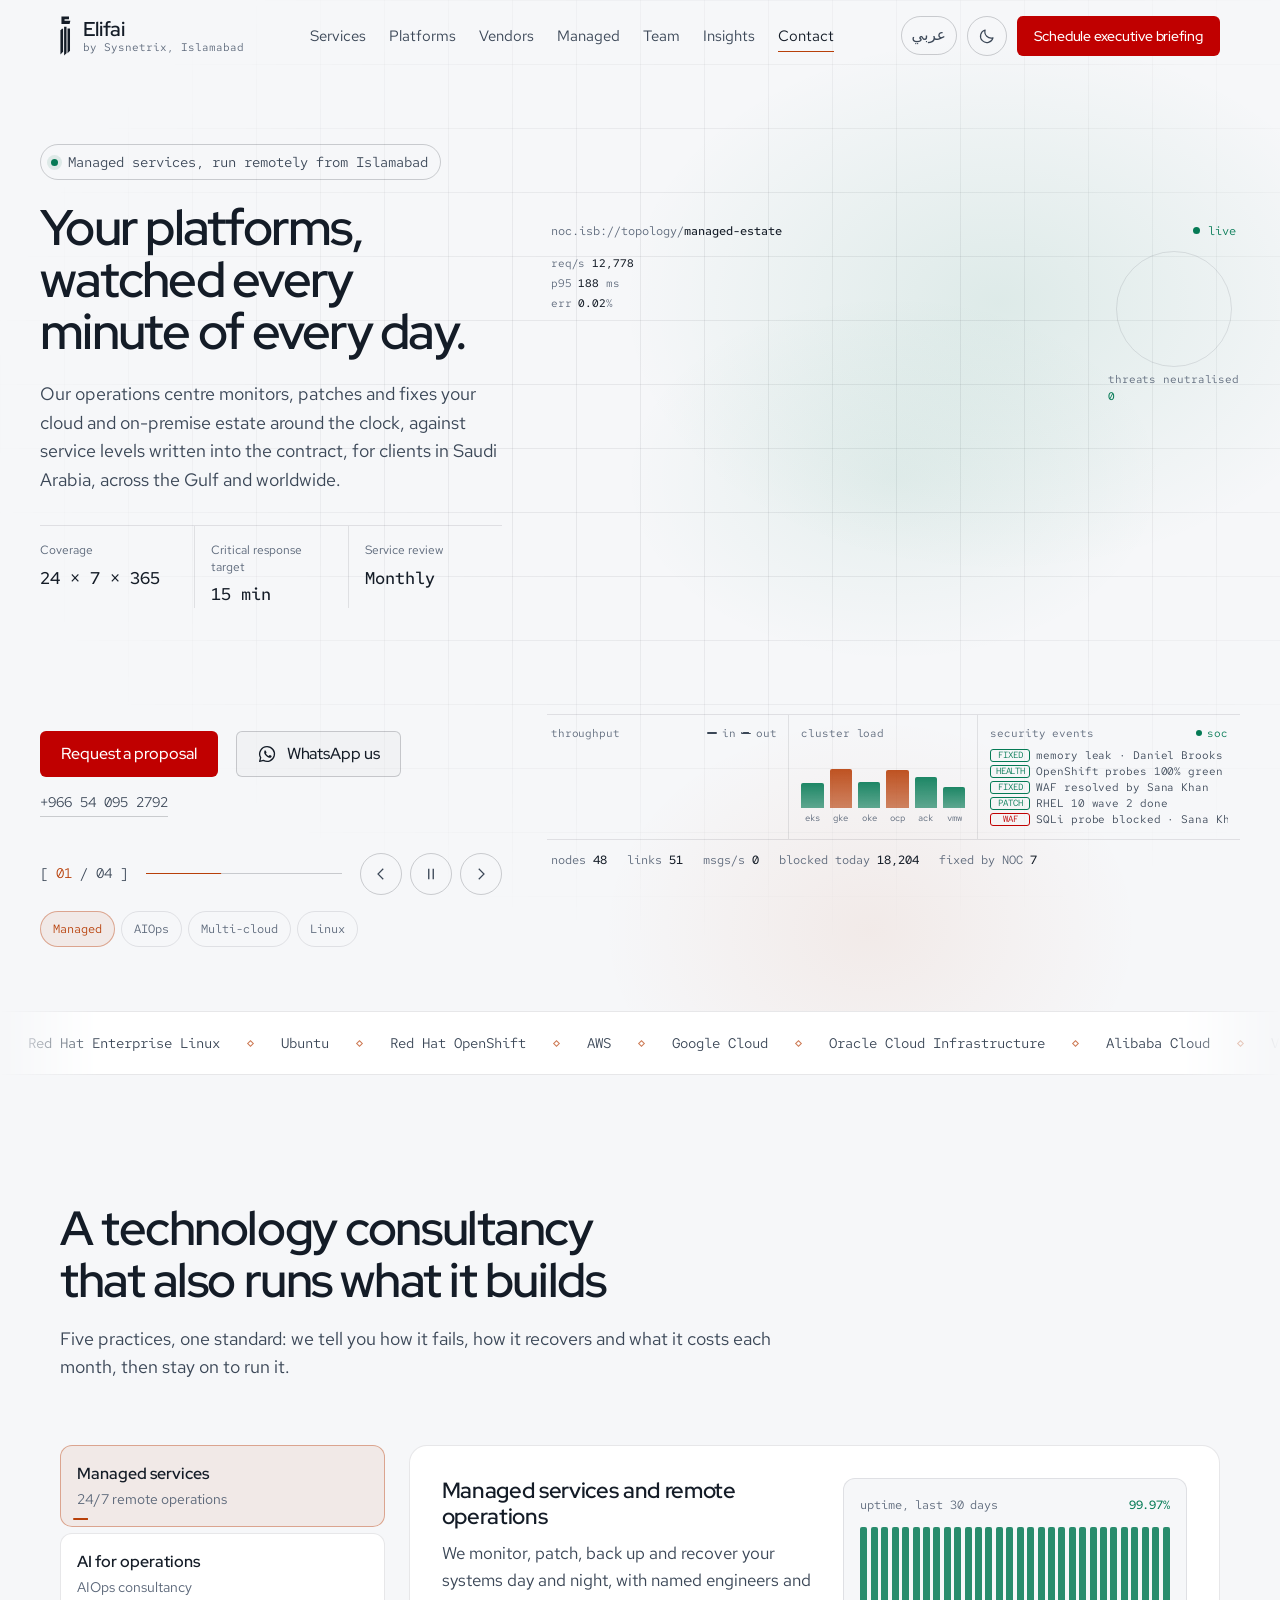
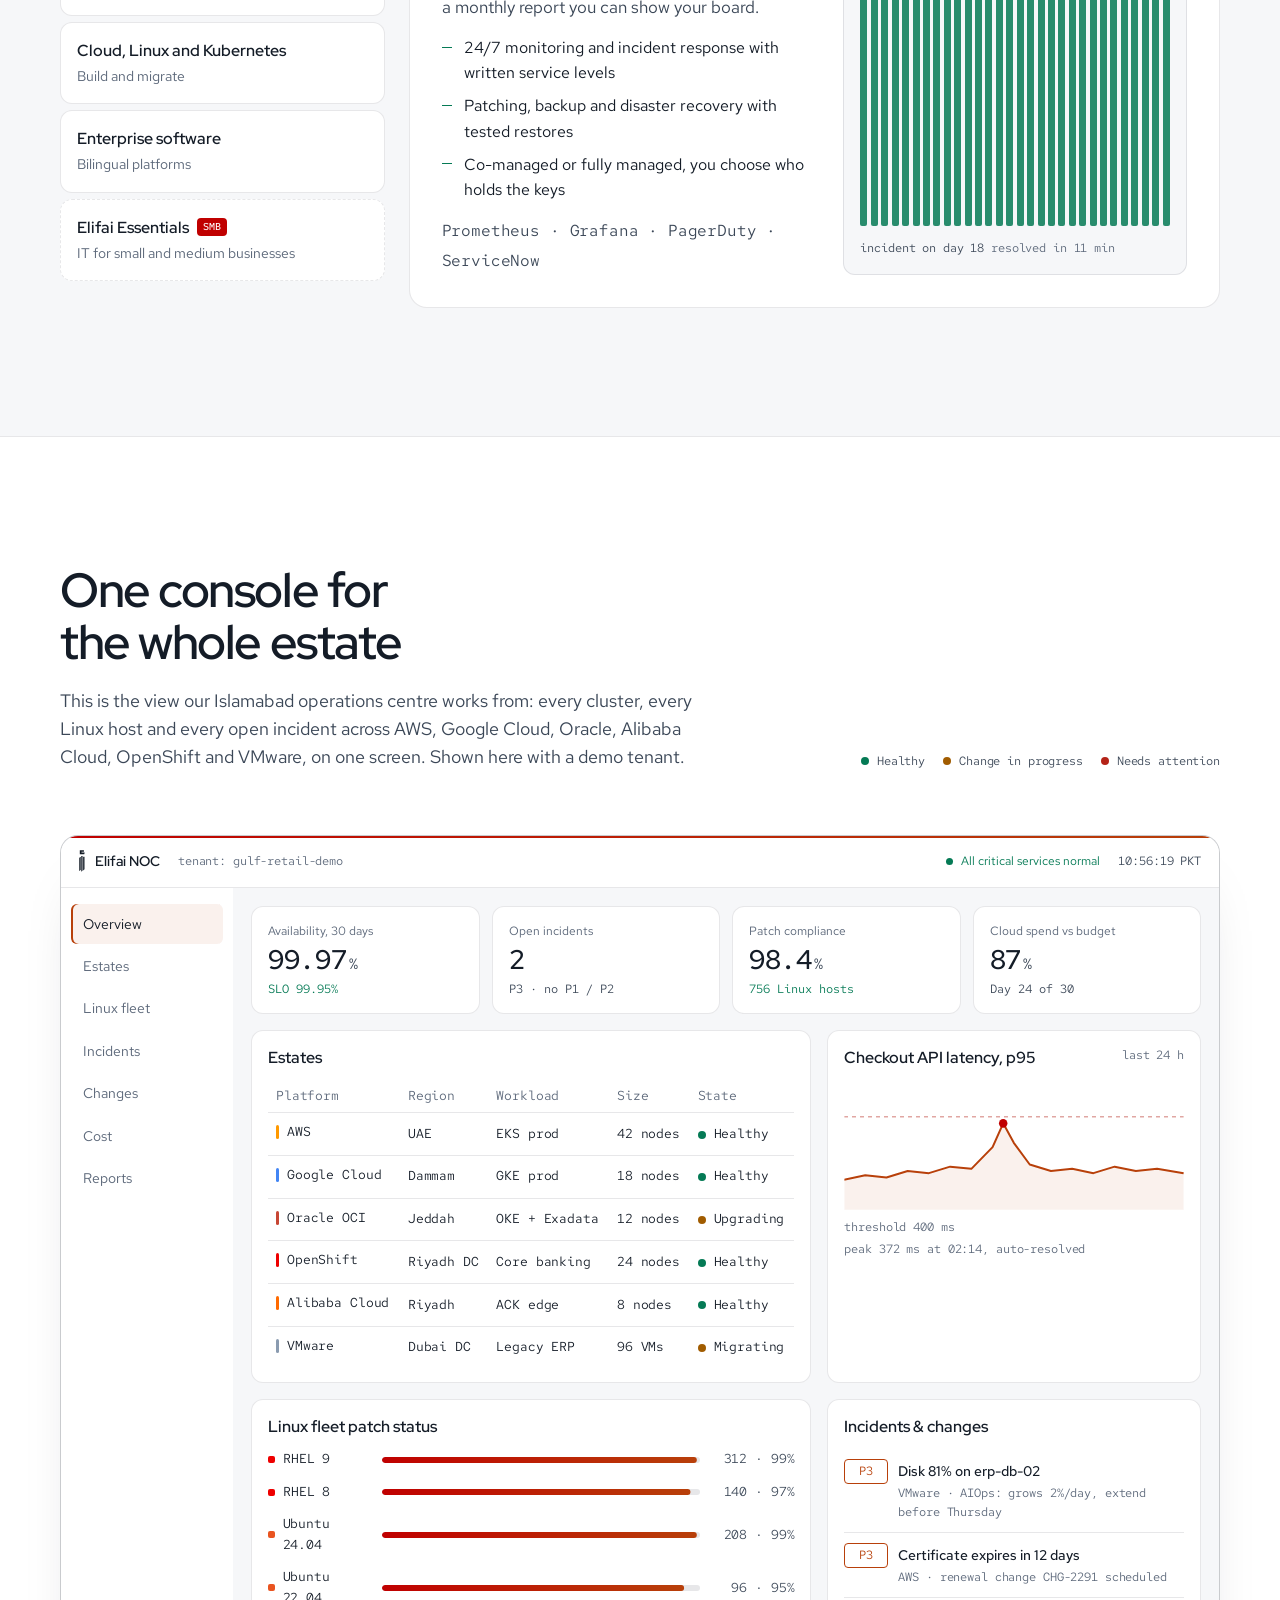
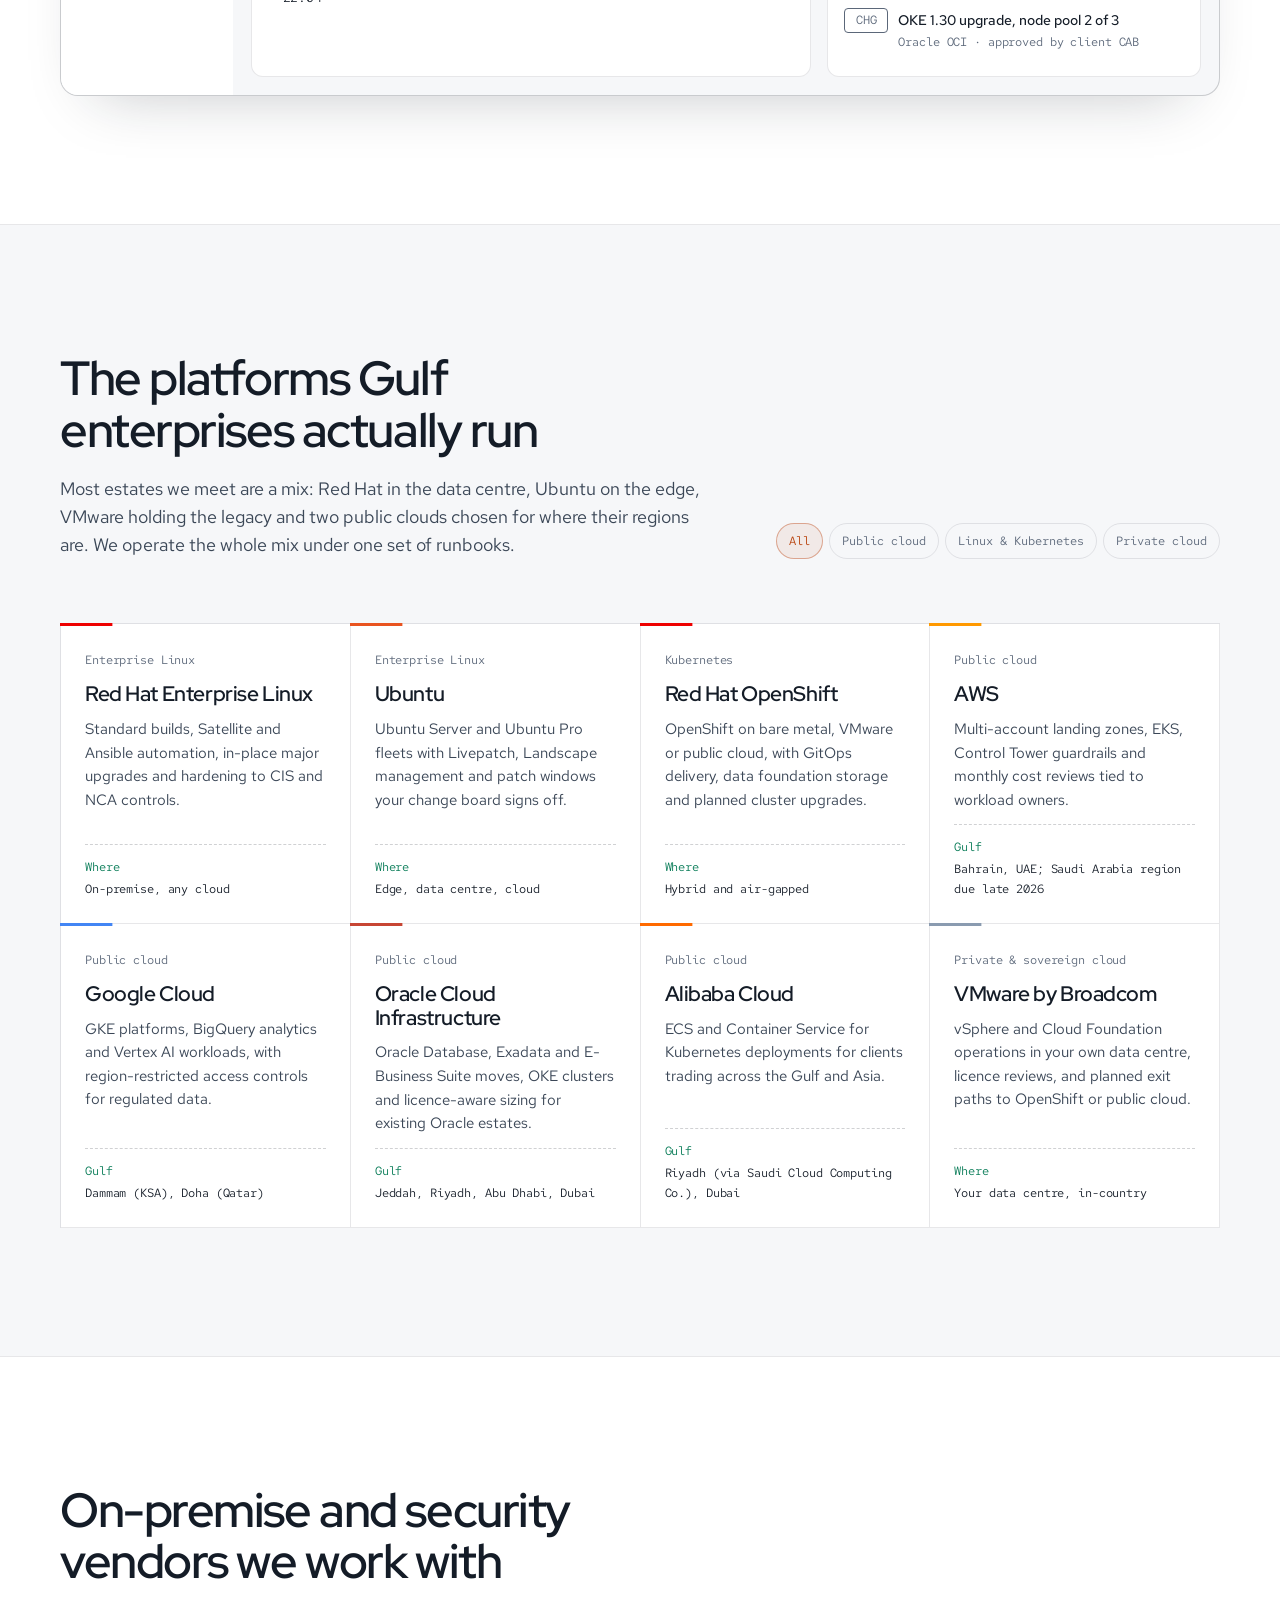
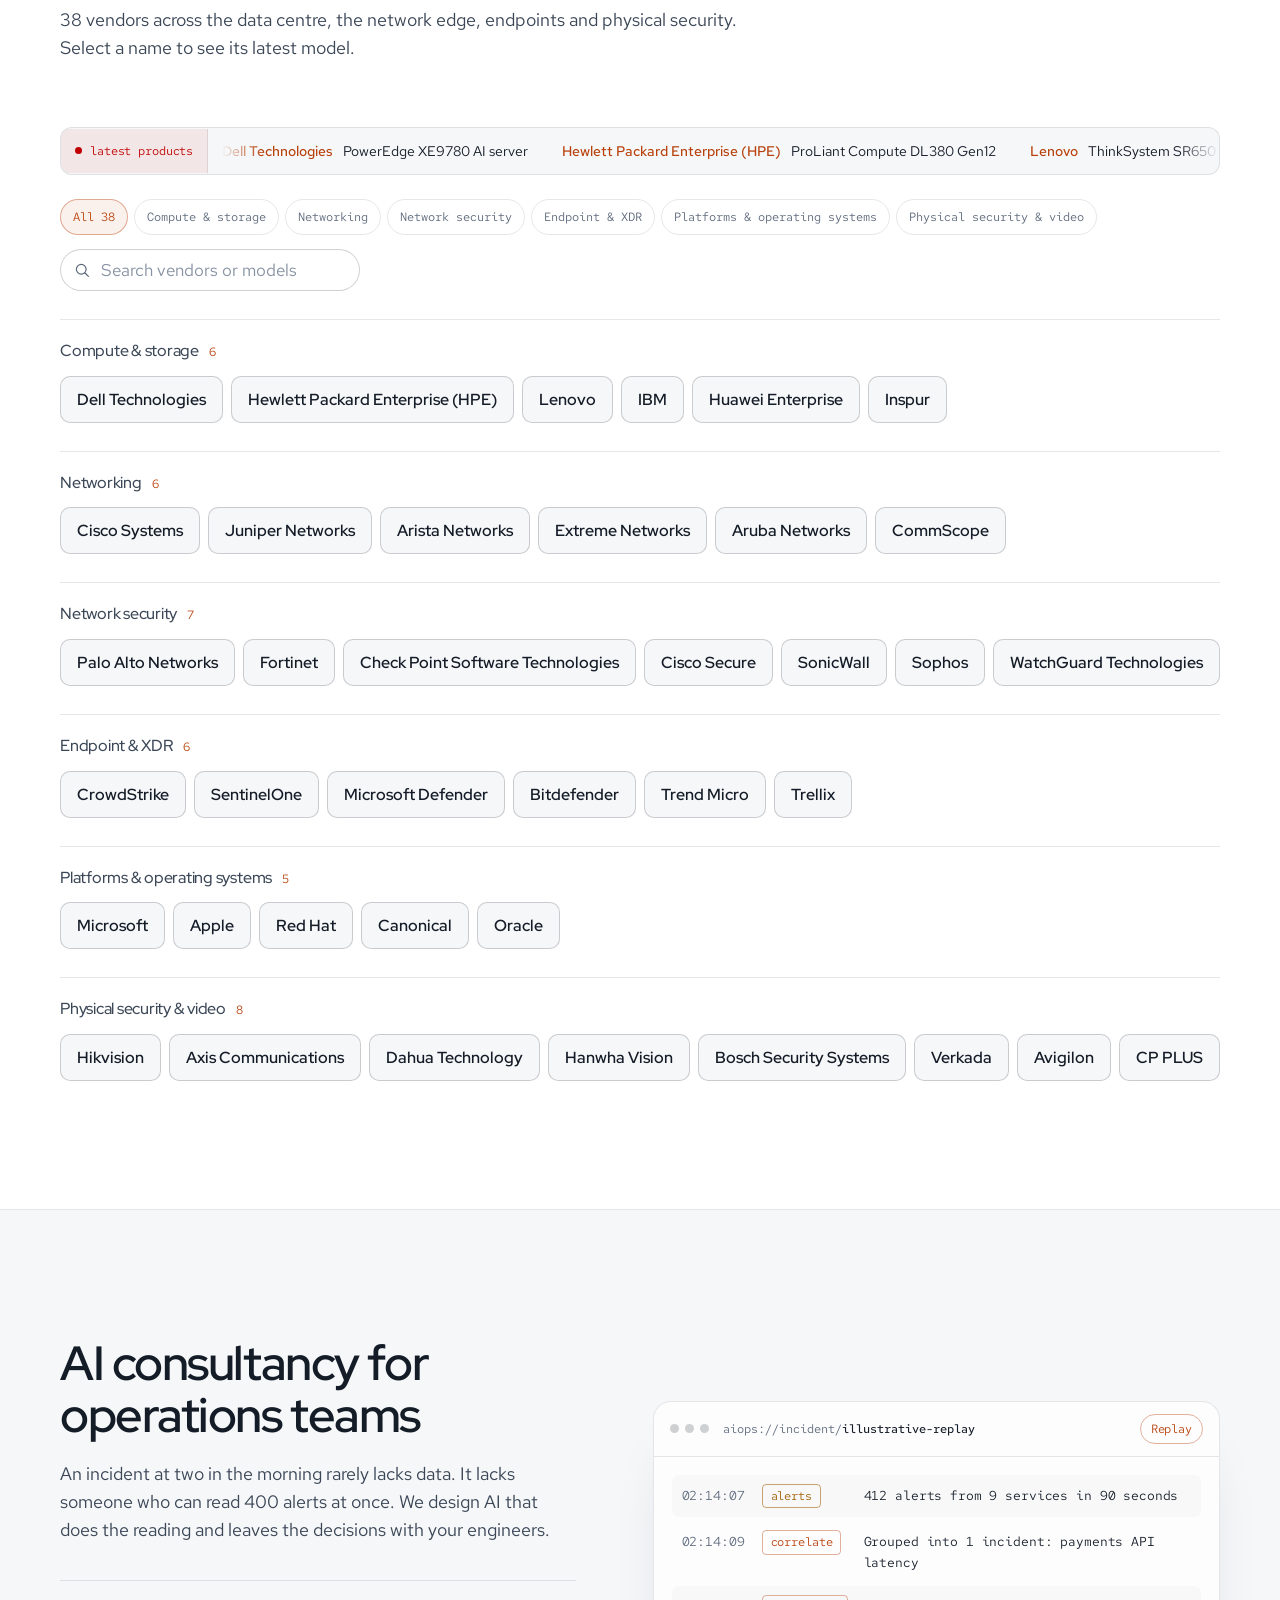
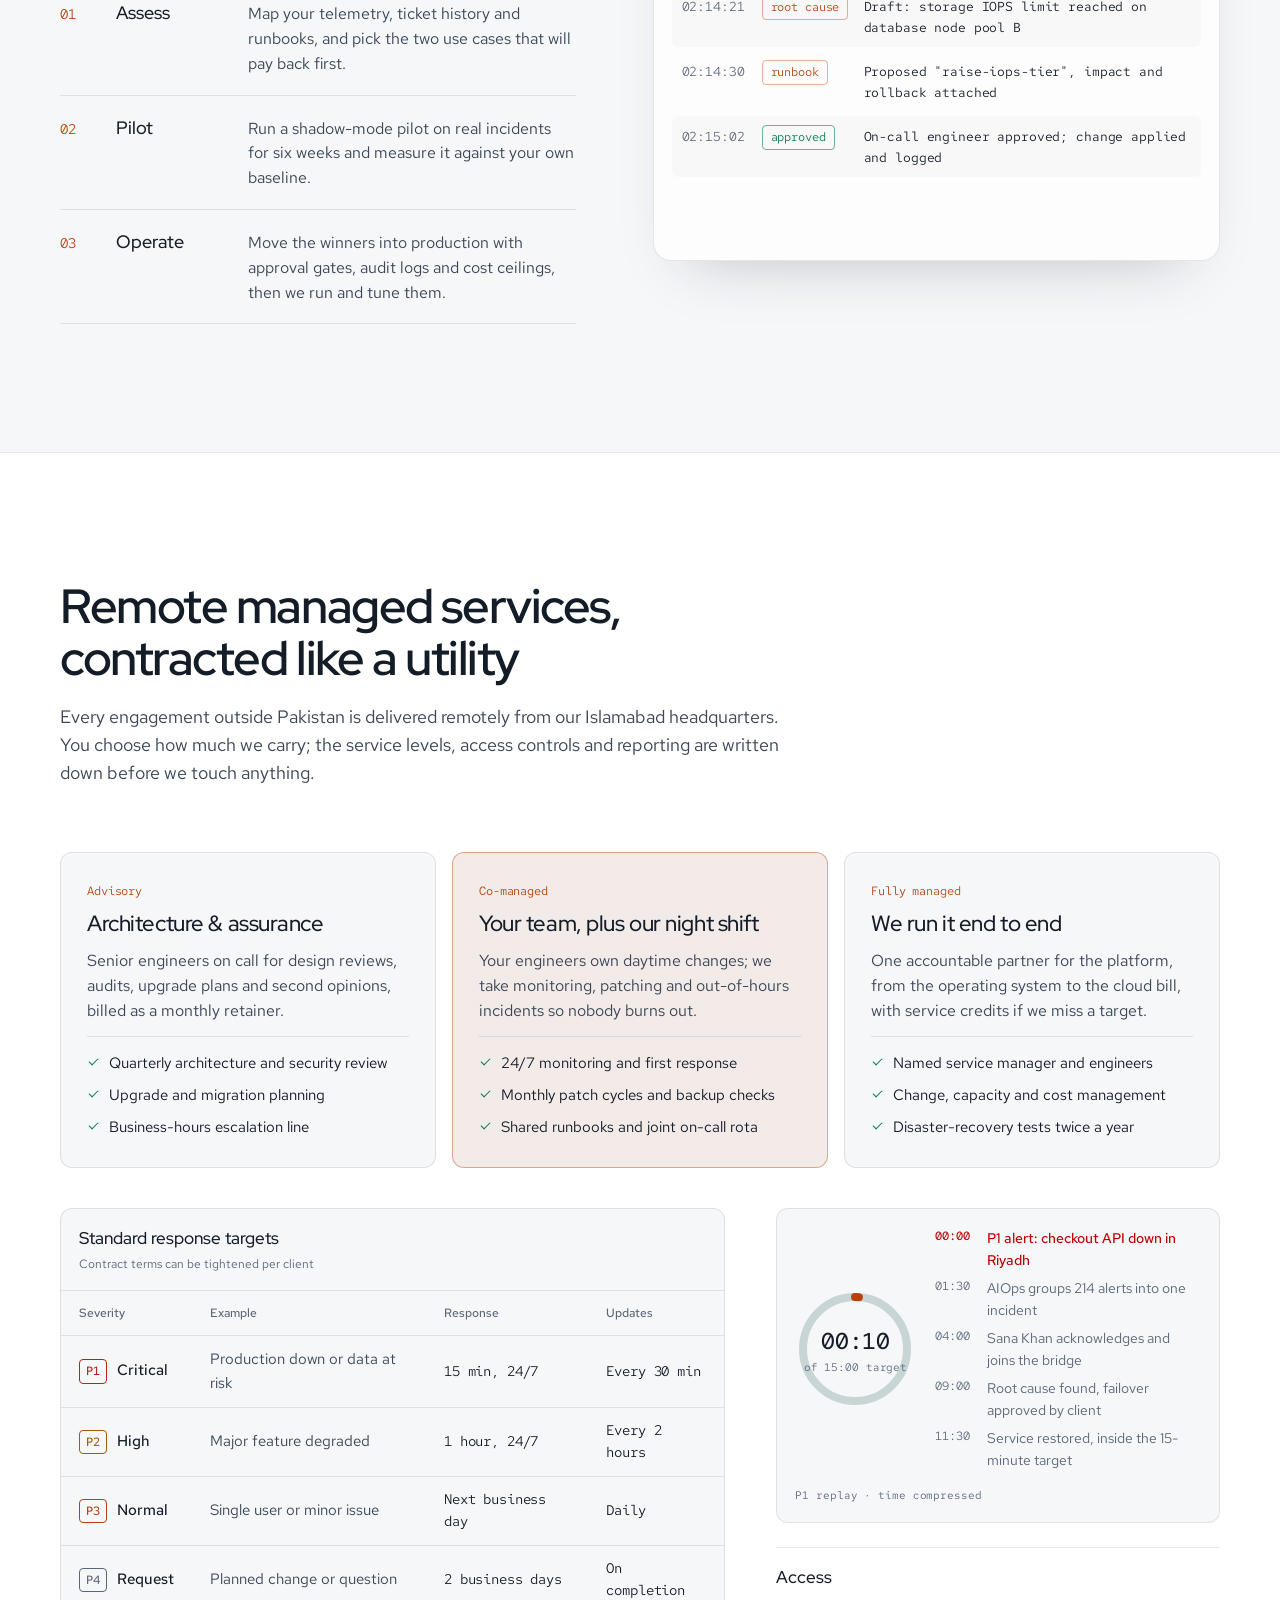
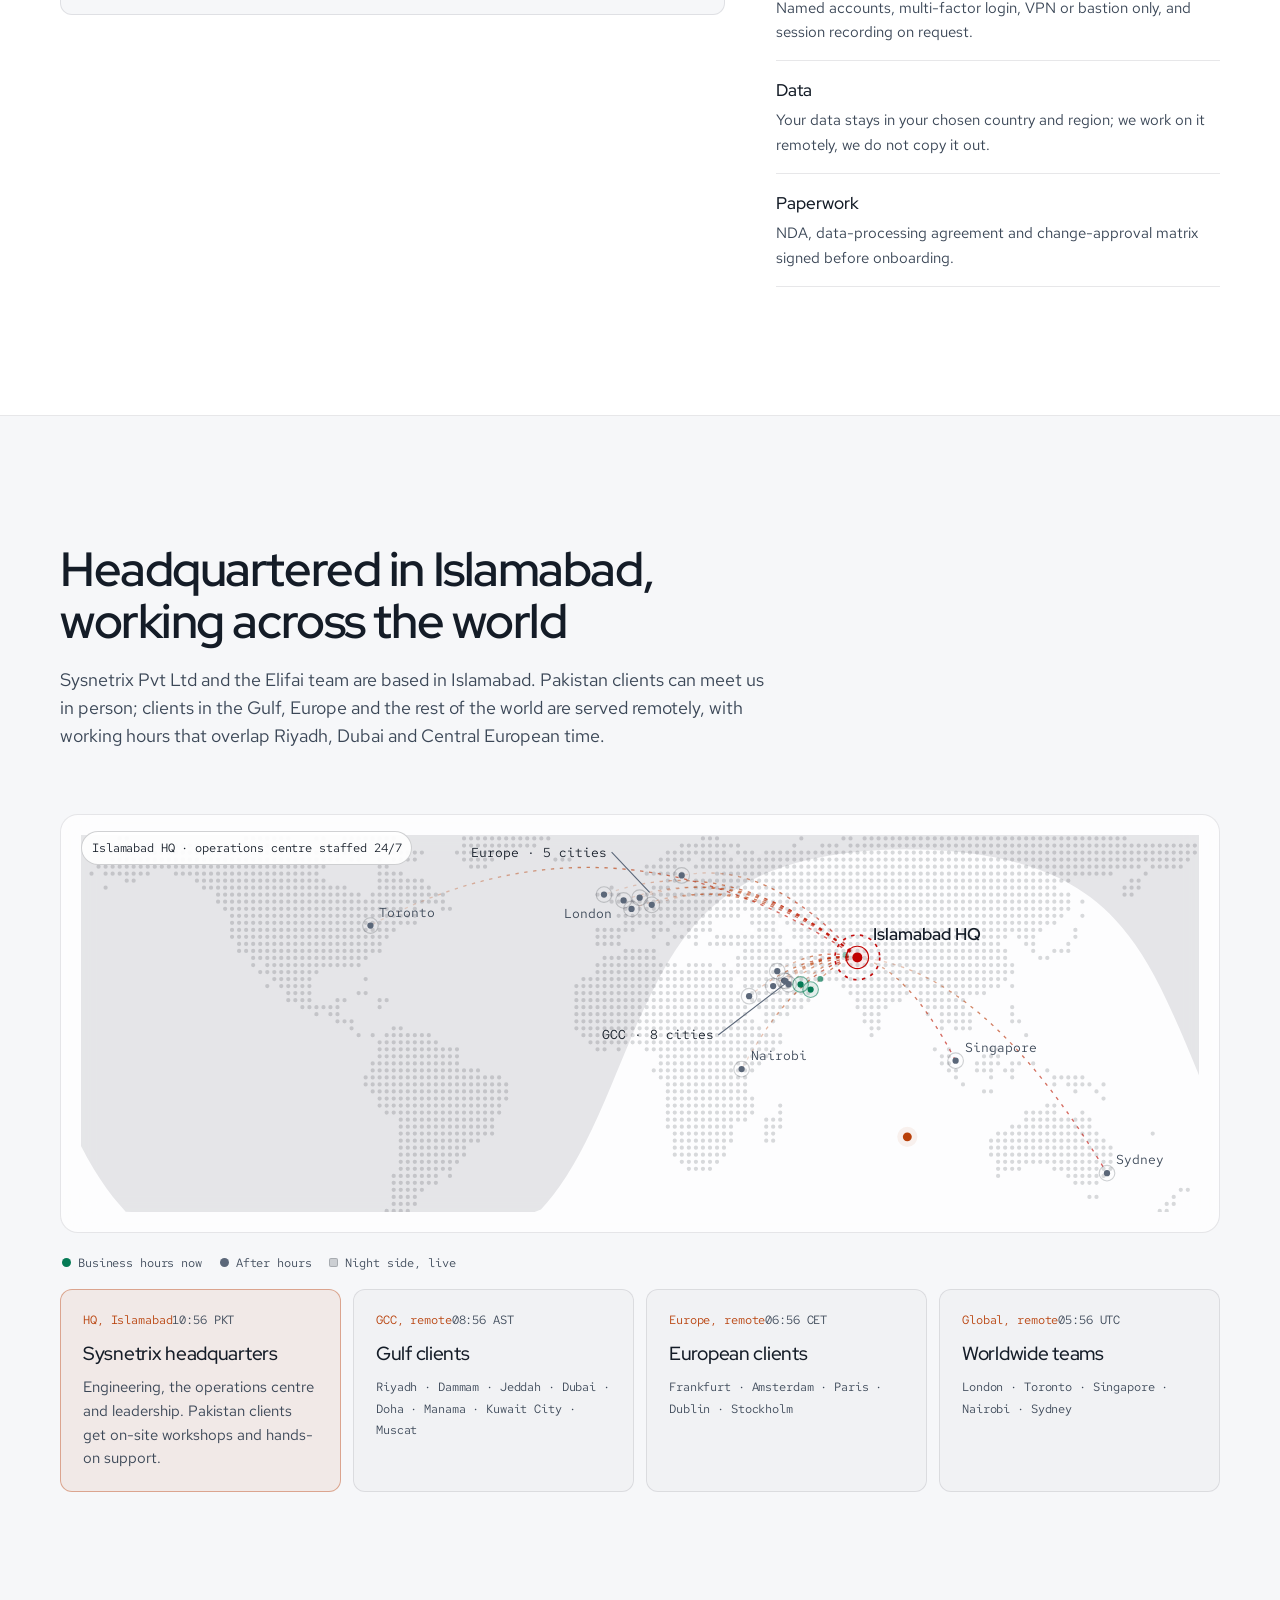
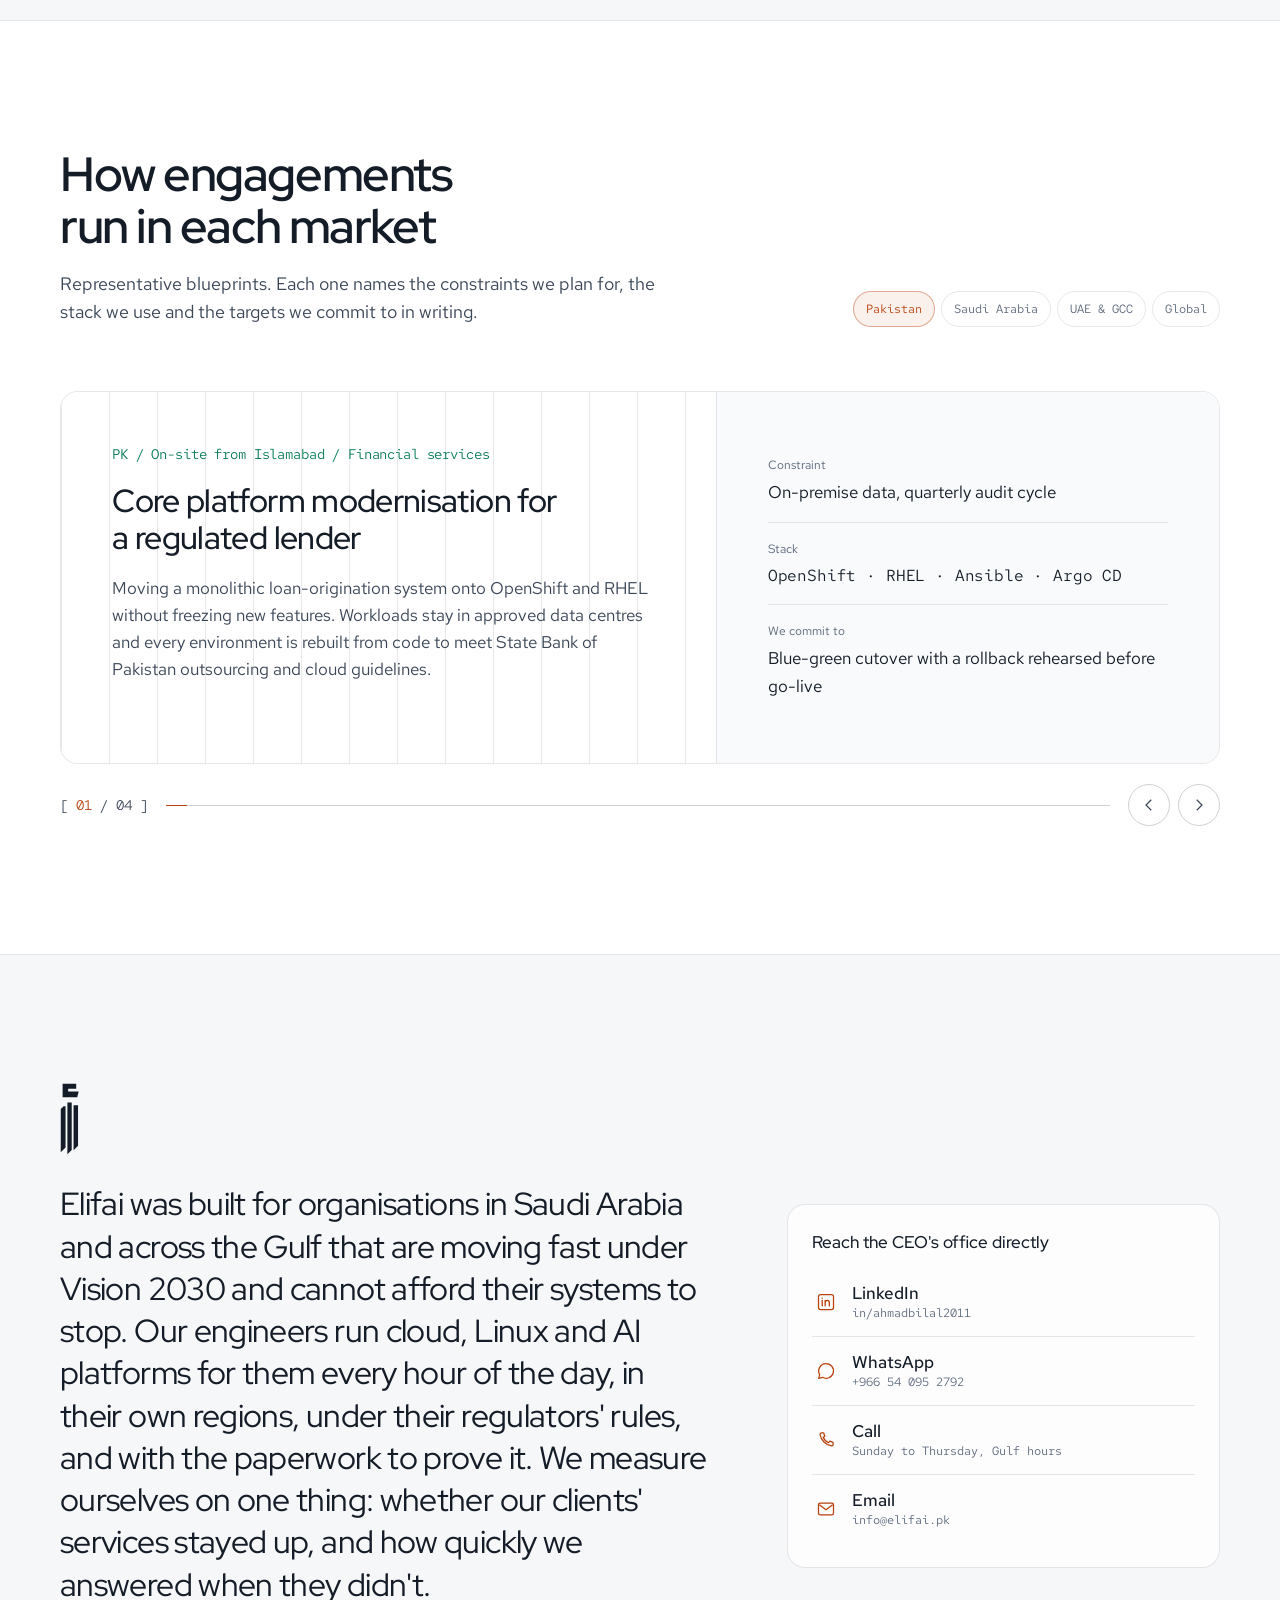
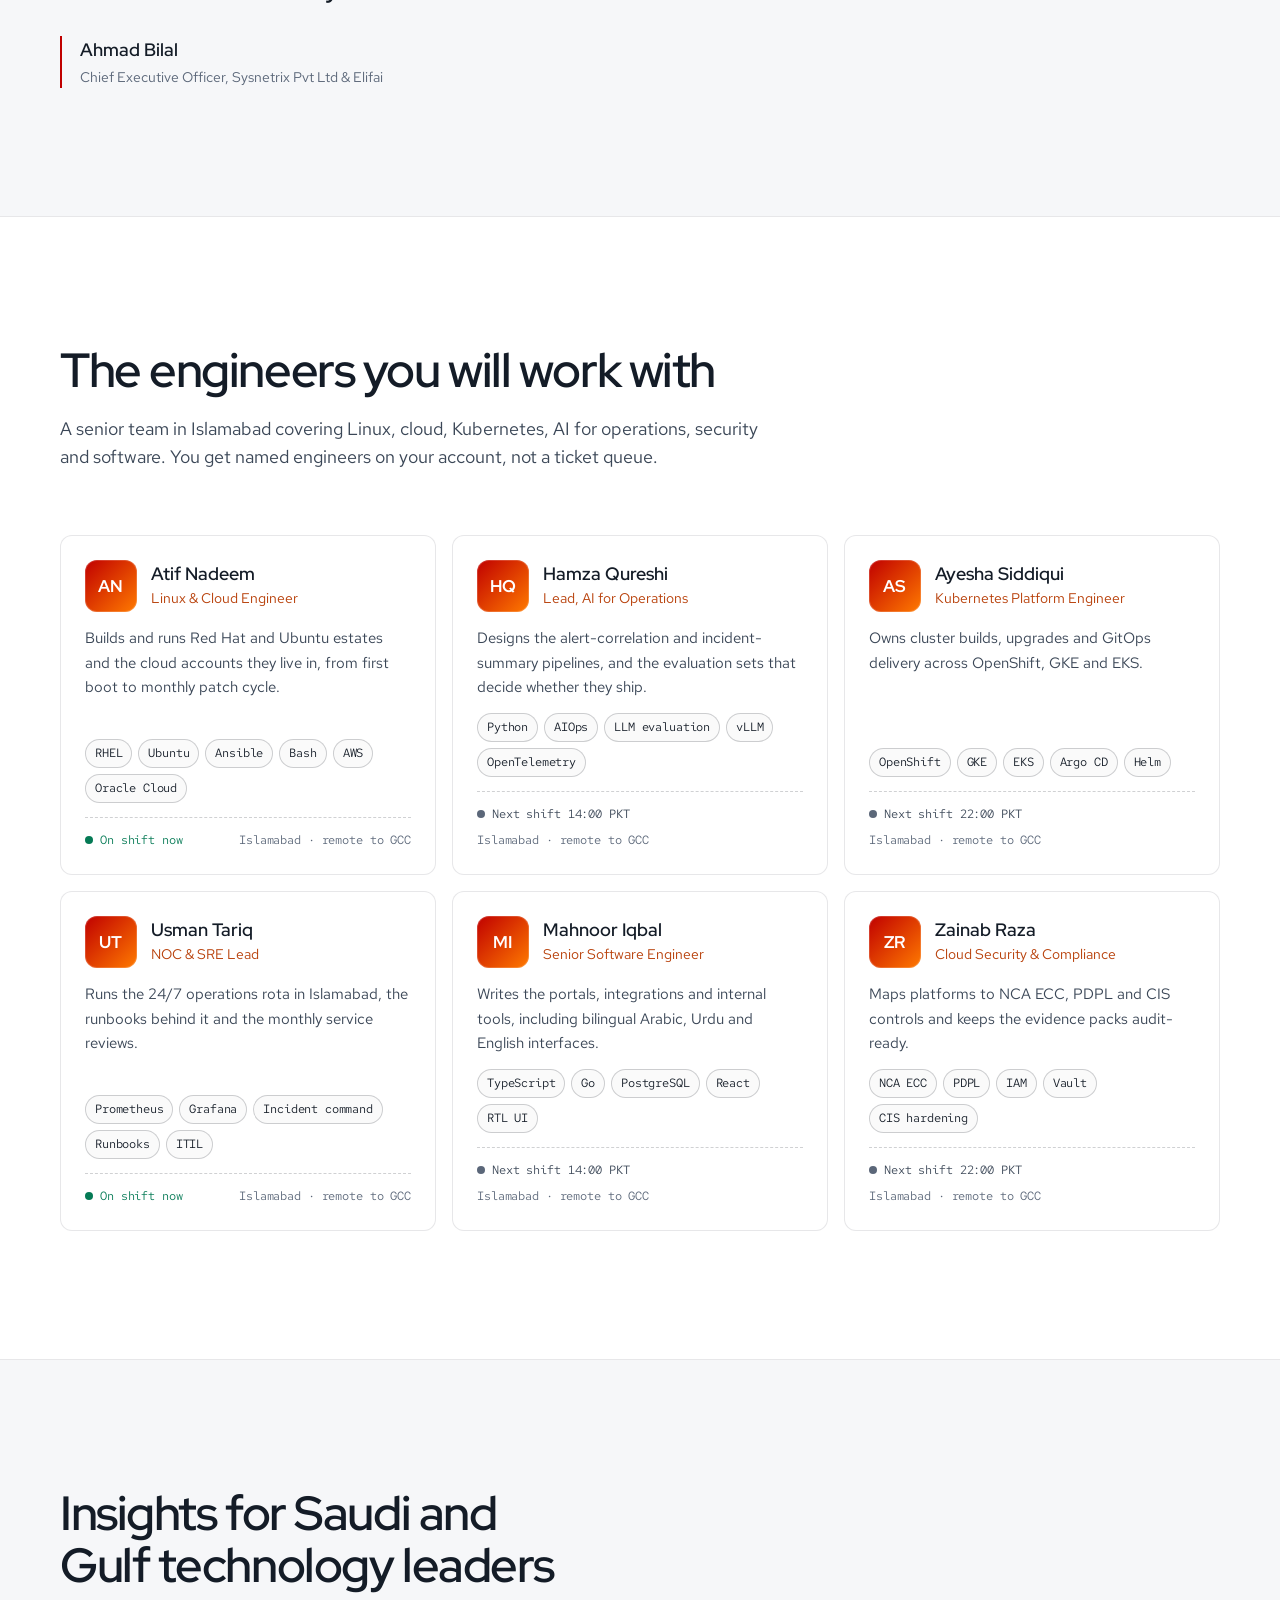
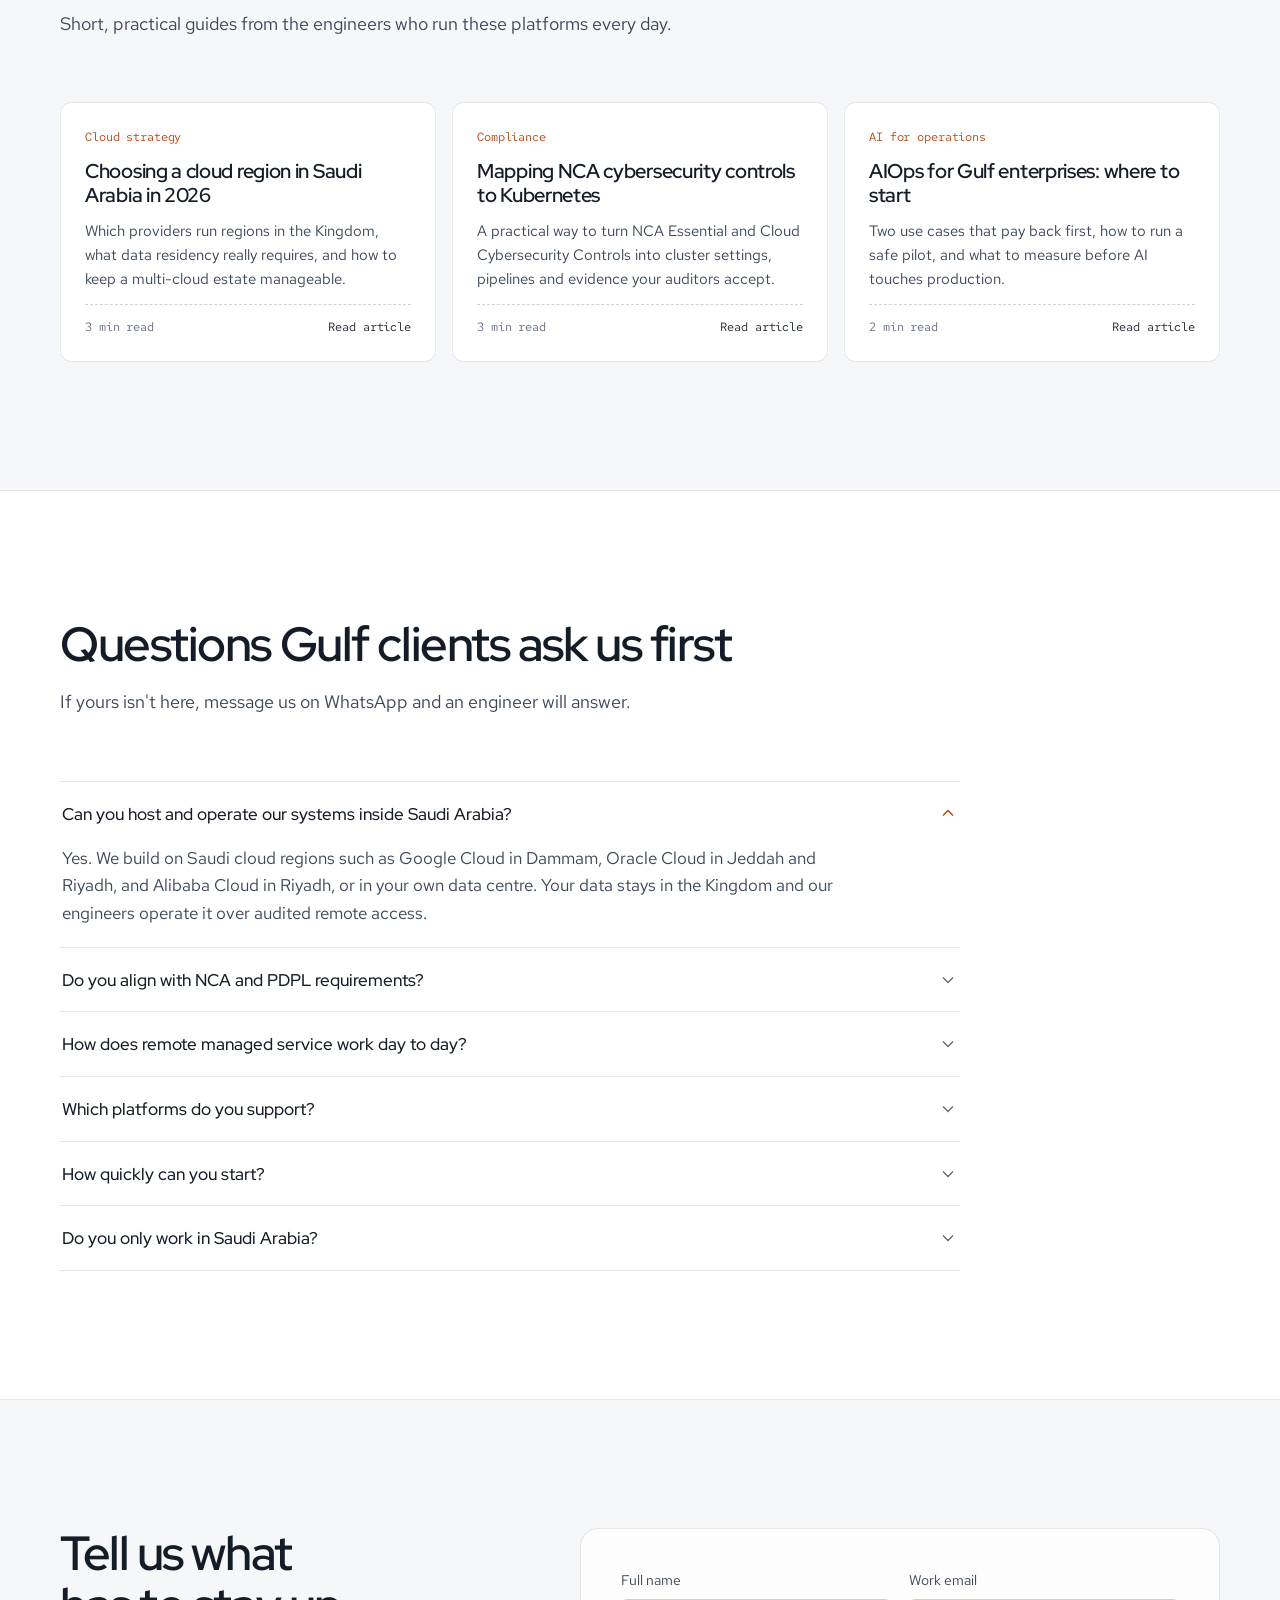
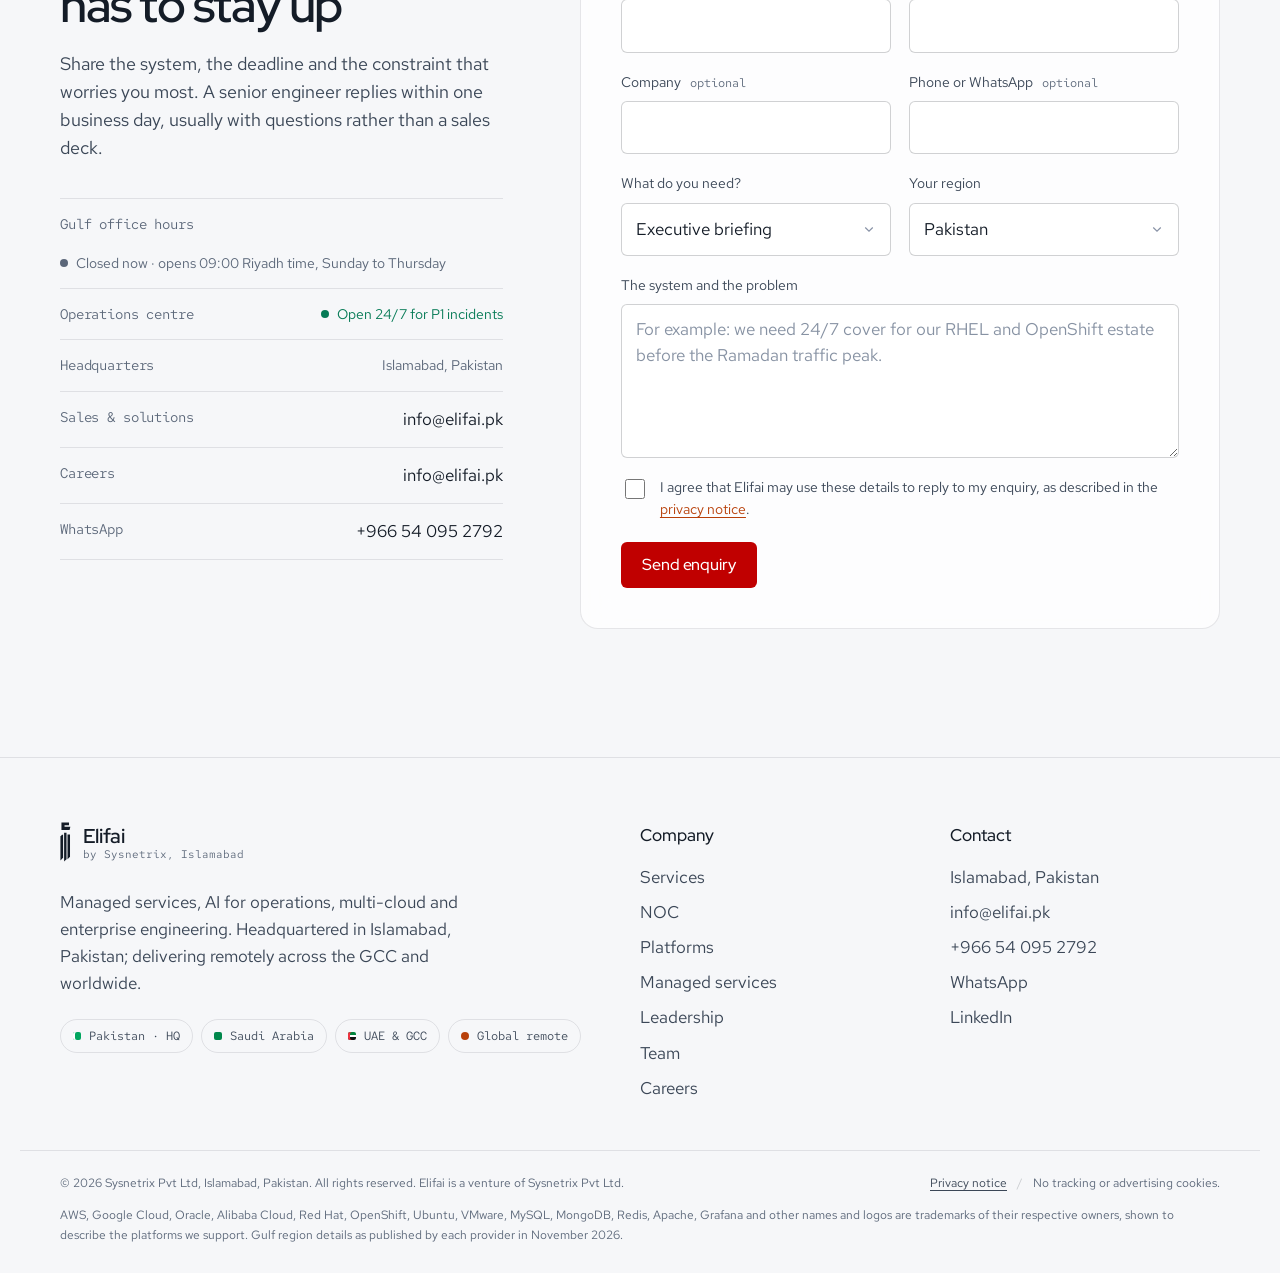
==== commit c911fae6: "v11: compact interactive services with SMB Essentials, clickable NOC console, animated world map, fu" ====
--- a/index.html
+++ b/index.html
@@ -35,8 +35,8 @@
   <link rel="preconnect" href="https://fonts.googleapis.com">
   <link rel="preconnect" href="https://fonts.gstatic.com" crossorigin>
   <link rel="stylesheet" href="https://fonts.googleapis.com/css2?family=Red+Hat+Display:wght@500;600;700&amp;family=Red+Hat+Text:wght@400;500;600&amp;family=Red+Hat+Mono:wght@400;500&amp;display=swap">
-  <link rel="stylesheet" href="/assets/css/main.css?v=9">
-  <script type="module" src="/assets/js/main.js?v=9"></script>
+  <link rel="stylesheet" href="/assets/css/main.css?v=11">
+  <script type="module" src="/assets/js/main.js?v=11"></script>
 
   <script type="application/ld+json">
   {
@@ -286,77 +286,135 @@
       <div class="wrap">
         <header class="section-head">
           <h2 id="cap-heading" class="section-title">A technology consultancy that also runs what it builds</h2>
-          <p class="section-lede">Four practices under one standard: if we design it, we can tell you how it fails, how it recovers and what it costs to run every month, and we can stay on to run it for you.</p>
+          <p class="section-lede">Five practices, one standard: we tell you how it fails, how it recovers and what it costs each month, then stay on to run it.</p>
         </header>
 
-        <div class="cap-list">
-          <article class="cap" data-reveal>
-            <div class="cap-name">
-              <svg class="cap-icon" viewBox="0 0 40 40" aria-hidden="true"><circle cx="20" cy="20" r="15" fill="none" stroke="currentColor" stroke-width="1.3"/><path d="M20 9v11l7 5" fill="none" stroke="currentColor" stroke-width="1.6" stroke-linecap="round"/><circle cx="20" cy="20" r="2.4" fill="currentColor"/></svg>
-              <h3>Managed services &amp; remote operations</h3>
-            </div>
-            <div class="cap-body">
-              <p>A remote operations team in Islamabad that monitors, patches, backs up and recovers your systems day and night. You get one accountable partner, named engineers and a monthly report you can show your board.</p>
-              <ul class="cap-points">
-                <li>24/7 monitoring and incident response with written service levels</li>
-                <li>Patch, backup and disaster-recovery management with tested restores</li>
-                <li>Co-managed models where your team keeps the keys and we carry the pager</li>
-                <li>Monthly service reviews covering uptime, changes, risk and cost</li>
-              </ul>
-            </div>
-            <p class="cap-stack mono">Prometheus · Grafana · PagerDuty · ServiceNow · Jira SM</p>
-          </article>
-
-          <article class="cap" data-reveal>
-            <div class="cap-name">
-              <svg class="cap-icon" viewBox="0 0 40 40" aria-hidden="true"><circle cx="20" cy="20" r="4" fill="currentColor"/><circle cx="8" cy="10" r="2.4"/><circle cx="32" cy="10" r="2.4"/><circle cx="8" cy="30" r="2.4"/><circle cx="32" cy="30" r="2.4"/><path d="M10 11.5 17 18M30 11.5 23 18M10 28.5 17 22M30 28.5 23 22" stroke="currentColor" stroke-width="1.2"/></svg>
-              <h3>AI consultancy for operations</h3>
-            </div>
-            <div class="cap-body">
-              <p>We help operations teams put AI to work where it pays back fastest: cutting alert noise, triaging tickets and writing the first draft of every incident review. Strategy, build and governance in one engagement.</p>
-              <ul class="cap-points">
-                <li>AIOps readiness assessment and a costed 90-day roadmap</li>
-                <li>Alert correlation and incident summaries over your existing telemetry</li>
-                <li>Ticket triage and knowledge-base assistants for service desks</li>
-                <li>Private model hosting and audit trails for regulated environments</li>
-              </ul>
-            </div>
-            <p class="cap-stack mono">Python · vLLM · LangGraph · pgvector · OpenTelemetry</p>
-          </article>
-
-          <article class="cap" data-reveal>
-            <div class="cap-name">
-              <svg class="cap-icon" viewBox="0 0 40 40" aria-hidden="true"><path d="M20 4 34 12v16L20 36 6 28V12Z" fill="none" stroke="currentColor" stroke-width="1.3"/><path d="M20 12 27 16v8l-7 4-7-4v-8Z" fill="currentColor"/></svg>
-              <h3>Cloud, Linux &amp; Kubernetes engineering</h3>
-            </div>
-            <div class="cap-body">
-              <p>Landing zones, Kubernetes platforms and Linux estates across public, private and sovereign clouds, built as code and handed over with the runbooks, dashboards and alert rules your team needs at three in the morning.</p>
-              <ul class="cap-points">
-                <li>Landing zones and migrations on AWS, Google Cloud, Oracle and Alibaba Cloud</li>
-                <li>OpenShift, GKE, EKS and OKE builds, upgrades and zero-downtime cutovers</li>
-                <li>RHEL and Ubuntu standard builds, CIS hardening and Ansible automation</li>
-                <li>VMware estate assessments and exit paths to containers or public cloud</li>
-              </ul>
-            </div>
-            <p class="cap-stack mono">OpenShift · Terraform · Ansible · Argo CD · Vault</p>
-          </article>
-
-          <article class="cap" data-reveal>
-            <div class="cap-name">
-              <svg class="cap-icon" viewBox="0 0 40 40" aria-hidden="true"><rect x="5" y="7" width="30" height="26" rx="2" fill="none" stroke="currentColor" stroke-width="1.3"/><path d="M5 14h30" stroke="currentColor" stroke-width="1.3"/><path d="m14 20-4 4 4 4M26 20l4 4-4 4M22 19l-4 10" fill="none" stroke="currentColor" stroke-width="1.4"/></svg>
-              <h3>Custom enterprise software</h3>
-            </div>
-            <div class="cap-body">
-              <p>Web platforms, internal tools and integrations written to be maintained by someone other than us. Typed code, automated tests, documented APIs and source code that belongs to you from the first commit.</p>
-              <ul class="cap-points">
-                <li>Customer portals and back-office systems with role-based access</li>
-                <li>ERP, payment gateway and government-platform integrations</li>
-                <li>Bilingual Arabic, Urdu and English interfaces with right-to-left layouts</li>
-                <li>Legacy application modernisation into containers</li>
-              </ul>
-            </div>
-            <p class="cap-stack mono">TypeScript · Go · PostgreSQL · Kafka · REST &amp; GraphQL</p>
-          </article>
+        <div class="svc" data-svc>
+          <div class="svc-tabs" role="tablist" aria-label="Services" aria-orientation="vertical">
+            <button type="button" role="tab" id="svc-t1" aria-controls="svc-p1" aria-selected="true" data-svc-tab="0">
+              <span class="svc-tab-title">Managed services</span><span class="svc-tab-sub">24/7 remote operations</span><span class="svc-tab-bar" aria-hidden="true"><i></i></span>
+            </button>
+            <button type="button" role="tab" id="svc-t2" aria-controls="svc-p2" aria-selected="false" tabindex="-1" data-svc-tab="1">
+              <span class="svc-tab-title">AI for operations</span><span class="svc-tab-sub">AIOps consultancy</span><span class="svc-tab-bar" aria-hidden="true"><i></i></span>
+            </button>
+            <button type="button" role="tab" id="svc-t3" aria-controls="svc-p3" aria-selected="false" tabindex="-1" data-svc-tab="2">
+              <span class="svc-tab-title">Cloud, Linux and Kubernetes</span><span class="svc-tab-sub">Build and migrate</span><span class="svc-tab-bar" aria-hidden="true"><i></i></span>
+            </button>
+            <button type="button" role="tab" id="svc-t4" aria-controls="svc-p4" aria-selected="false" tabindex="-1" data-svc-tab="3">
+              <span class="svc-tab-title">Enterprise software</span><span class="svc-tab-sub">Bilingual platforms</span><span class="svc-tab-bar" aria-hidden="true"><i></i></span>
+            </button>
+            <button type="button" role="tab" id="svc-t5" aria-controls="svc-p5" aria-selected="false" tabindex="-1" data-svc-tab="4" class="svc-tab-smb">
+              <span class="svc-tab-title">Elifai Essentials <span class="svc-new mono">SMB</span></span><span class="svc-tab-sub">IT for small and medium businesses</span><span class="svc-tab-bar" aria-hidden="true"><i></i></span>
+            </button>
+          </div>
+
+          <div class="svc-panels">
+            <article class="svc-panel is-active" role="tabpanel" id="svc-p1" aria-labelledby="svc-t1" data-svc-panel>
+              <div class="svc-copy">
+                <h3>Managed services and remote operations</h3>
+                <p>We monitor, patch, back up and recover your systems day and night, with named engineers and a monthly report you can show your board.</p>
+                <ul class="cap-points">
+                  <li>24/7 monitoring and incident response with written service levels</li>
+                  <li>Patching, backup and disaster recovery with tested restores</li>
+                  <li>Co-managed or fully managed, you choose who holds the keys</li>
+                </ul>
+                <p class="cap-stack mono">Prometheus · Grafana · PagerDuty · ServiceNow</p>
+              </div>
+              <div class="svc-viz viz-uptime" aria-hidden="true">
+                <p class="viz-title mono">uptime, last 30 days <b>99.97%</b></p>
+                <div class="uptime-bars" data-uptime></div>
+                <p class="viz-foot mono"><span class="ok">incident on day 18</span> resolved in 11 min</p>
+              </div>
+            </article>
+
+            <article class="svc-panel" role="tabpanel" id="svc-p2" aria-labelledby="svc-t2" data-svc-panel hidden>
+              <div class="svc-copy">
+                <h3>AI consultancy for operations</h3>
+                <p>We put AI to work where it pays back fastest: cutting alert noise, triaging tickets and drafting incident reviews, with an engineer approving every change.</p>
+                <ul class="cap-points">
+                  <li>AIOps readiness assessment and a costed 90-day roadmap</li>
+                  <li>Alert correlation and incident summaries on your telemetry</li>
+                  <li>Private models and audit trails for regulated data</li>
+                </ul>
+                <p class="cap-stack mono">Python · vLLM · LangGraph · OpenTelemetry</p>
+              </div>
+              <div class="svc-viz viz-funnel" aria-hidden="true">
+                <p class="viz-title mono">alerts in <b data-funnel-count>412</b></p>
+                <div class="funnel">
+                  <div class="funnel-rain" data-funnel-rain></div>
+                  <svg class="funnel-shape" viewBox="0 0 200 120" preserveAspectRatio="none"><path d="M0 0 H200 L120 92 V120 H80 V92 Z"/></svg>
+                </div>
+                <div class="funnel-out"><span class="sev sev-3">1</span>incident · likely cause: storage IOPS limit</div>
+              </div>
+            </article>
+
+            <article class="svc-panel" role="tabpanel" id="svc-p3" aria-labelledby="svc-t3" data-svc-panel hidden>
+              <div class="svc-copy">
+                <h3>Cloud, Linux and Kubernetes engineering</h3>
+                <p>Landing zones, Kubernetes platforms and Linux estates across public, private and sovereign clouds, built as code and handed over with runbooks.</p>
+                <ul class="cap-points">
+                  <li>Landing zones and migrations on AWS, Google Cloud, Oracle and Alibaba Cloud</li>
+                  <li>OpenShift, GKE, EKS and OKE builds and zero-downtime upgrades</li>
+                  <li>RHEL and Ubuntu hardening, Ansible automation, VMware exits</li>
+                </ul>
+                <p class="cap-stack mono">OpenShift · Terraform · Ansible · Argo CD</p>
+              </div>
+              <div class="svc-viz viz-stack" aria-hidden="true">
+                <p class="viz-title mono">platform build</p>
+                <ol class="stack">
+                  <li style="--i:4"><span>Your applications</span><i>deployed via GitOps</i></li>
+                  <li style="--i:3"><span>Kubernetes · OpenShift</span><i>multi-zone</i></li>
+                  <li style="--i:2"><span>RHEL · Ubuntu</span><i>CIS hardened</i></li>
+                  <li style="--i:1"><span>Saudi cloud region or your data centre</span><i>in-Kingdom</i></li>
+                </ol>
+              </div>
+            </article>
+
+            <article class="svc-panel" role="tabpanel" id="svc-p4" aria-labelledby="svc-t4" data-svc-panel hidden>
+              <div class="svc-copy">
+                <h3>Custom enterprise software</h3>
+                <p>Portals, internal tools and integrations written to be maintained by someone other than us, with source code that belongs to you from the first commit.</p>
+                <ul class="cap-points">
+                  <li>Customer portals and back-office systems with role-based access</li>
+                  <li>ERP, payment gateway and government-platform integrations</li>
+                  <li>Arabic and English interfaces with right-to-left layouts</li>
+                </ul>
+                <p class="cap-stack mono">TypeScript · Go · PostgreSQL · Kafka</p>
+              </div>
+              <div class="svc-viz viz-code" aria-hidden="true">
+                <p class="viz-title mono">portal.tsx</p>
+                <pre class="code mono"><span class="c1">const</span> greeting = locale === <span class="c2">"ar"</span>
+  ? <span class="c2">"مرحبًا بكم"</span>
+  : <span class="c2">"Welcome"</span>;
+<span class="c3">// tests: 214 passed</span></pre>
+                <div class="bi-demo"><span class="bi-en">Welcome</span><span class="bi-ar" lang="ar" dir="rtl">مرحبًا بكم</span></div>
+              </div>
+            </article>
+
+            <article class="svc-panel" role="tabpanel" id="svc-p5" aria-labelledby="svc-t5" data-svc-panel hidden>
+              <div class="svc-copy">
+                <h3>Elifai Essentials for small and medium businesses</h3>
+                <p>Everything a 10 to 250 person company needs from IT, for one monthly fee per user. No server room, no full-time IT hire, and a helpdesk that answers on WhatsApp.</p>
+                <ul class="cap-points">
+                  <li>Microsoft 365 or Google Workspace set up, secured and supported</li>
+                  <li>Laptop and phone management, antivirus and daily cloud backups</li>
+                  <li>Office Wi-Fi and firewall, website and email hosting</li>
+                </ul>
+                <a class="btn btn-primary svc-cta" href="#contact" data-topic="Elifai Essentials (SMB)">Get an Essentials quote</a>
+              </div>
+              <div class="svc-viz viz-check" aria-hidden="true">
+                <p class="viz-title mono">new office, ready in 5 days</p>
+                <ul class="checks">
+                  <li style="--i:0">Email and Microsoft 365</li>
+                  <li style="--i:1">Laptops enrolled and encrypted</li>
+                  <li style="--i:2">Endpoint protection on every device</li>
+                  <li style="--i:3">Daily backups, tested monthly</li>
+                  <li style="--i:4">Wi-Fi and firewall configured</li>
+                  <li style="--i:5">WhatsApp helpdesk live</li>
+                </ul>
+              </div>
+            </article>
+          </div>
         </div>
       </div>
     </section>
@@ -386,11 +444,17 @@
           </div>
 
           <div class="app-body">
-            <ul class="app-nav" aria-hidden="true">
-              <li class="is-on">Overview</li><li>Estates</li><li>Linux fleet</li><li>Incidents</li><li>Changes</li><li>Cost</li><li>Reports</li>
-            </ul>
-
-            <div class="app-main">
+            <div class="app-nav" role="tablist" aria-label="Console views" data-noc-nav>
+              <button type="button" role="tab" aria-selected="true" aria-controls="nv-overview" data-view="overview">Overview</button>
+              <button type="button" role="tab" aria-selected="false" aria-controls="nv-estates" data-view="estates" tabindex="-1">Estates</button>
+              <button type="button" role="tab" aria-selected="false" aria-controls="nv-fleet" data-view="fleet" tabindex="-1">Linux fleet</button>
+              <button type="button" role="tab" aria-selected="false" aria-controls="nv-incidents" data-view="incidents" tabindex="-1">Incidents</button>
+              <button type="button" role="tab" aria-selected="false" aria-controls="nv-changes" data-view="changes" tabindex="-1">Changes</button>
+              <button type="button" role="tab" aria-selected="false" aria-controls="nv-cost" data-view="cost" tabindex="-1">Cost</button>
+              <button type="button" role="tab" aria-selected="false" aria-controls="nv-reports" data-view="reports" tabindex="-1">Reports</button>
+            </div>
+
+            <div class="app-main app-view is-on" id="nv-overview" role="tabpanel" data-noc-view="overview">
               <dl class="kpis">
                 <div class="kpi"><dt>Availability, 30 days</dt><dd class="mono">99.97<small>%</small></dd><span class="kpi-sub ok">SLO 99.95%</span></div>
                 <div class="kpi"><dt>Open incidents</dt><dd class="mono">2</dd><span class="kpi-sub">P3 · no P1 / P2</span></div>
@@ -445,6 +509,148 @@
                     <li><span class="sev sev-4">CHG</span><div><b>OKE 1.30 upgrade, node pool 2 of 3</b><span class="mono">Oracle OCI · approved by client CAB</span></div></li>
                   </ul>
                 </div>
+              </div>
+            </div>
+
+            <div class="app-main app-view" id="nv-estates" role="tabpanel" data-noc-view="estates" hidden>
+              <dl class="kpis">
+                <div class="kpi"><dt>Platforms</dt><dd class="mono">6</dd><span class="kpi-sub">4 clouds · 2 data centres</span></div>
+                <div class="kpi"><dt>Kubernetes nodes</dt><dd class="mono">104</dd><span class="kpi-sub ok">all ready</span></div>
+                <div class="kpi"><dt>Virtual machines</dt><dd class="mono">96</dd><span class="kpi-sub">VMware, migrating</span></div>
+                <div class="kpi"><dt>In-Kingdom data</dt><dd class="mono">100<small>%</small></dd><span class="kpi-sub ok">residency check passed</span></div>
+              </dl>
+              <div class="panel">
+                <p class="panel-title">All estates <span class="mono">sorted by load</span></p>
+                <div class="table-scroll">
+                  <table class="estates mono">
+                    <thead><tr><th scope="col">Platform</th><th scope="col">Region</th><th scope="col">Version</th><th scope="col">CPU</th><th scope="col">Backups</th><th scope="col">State</th></tr></thead>
+                    <tbody>
+                      <tr><td><span class="pf" style="--pf:#EE0000">OpenShift</span></td><td>Riyadh DC</td><td>4.18</td><td><span class="mini" style="--v:.72"></span>72%</td><td>02:00 ok</td><td><i class="st st-ok"></i>Healthy</td></tr>
+                      <tr><td><span class="pf" style="--pf:#FF9900">AWS EKS</span></td><td>UAE</td><td>1.33</td><td><span class="mini" style="--v:.64"></span>64%</td><td>01:30 ok</td><td><i class="st st-ok"></i>Healthy</td></tr>
+                      <tr><td><span class="pf" style="--pf:#C74634">Oracle OKE</span></td><td>Jeddah</td><td>1.30 → 1.31</td><td><span class="mini" style="--v:.58"></span>58%</td><td>03:00 ok</td><td><i class="st st-warn"></i>Upgrading</td></tr>
+                      <tr><td><span class="pf" style="--pf:#4285F4">Google GKE</span></td><td>Dammam</td><td>1.33</td><td><span class="mini" style="--v:.51"></span>51%</td><td>02:30 ok</td><td><i class="st st-ok"></i>Healthy</td></tr>
+                      <tr><td><span class="pf" style="--pf:#8A9BB0">VMware</span></td><td>Dubai DC</td><td>vSphere 8</td><td><span class="mini" style="--v:.44"></span>44%</td><td>00:30 ok</td><td><i class="st st-warn"></i>Migrating</td></tr>
+                      <tr><td><span class="pf" style="--pf:#FF6A00">Alibaba ACK</span></td><td>Riyadh</td><td>1.32</td><td><span class="mini" style="--v:.38"></span>38%</td><td>04:00 ok</td><td><i class="st st-ok"></i>Healthy</td></tr>
+                    </tbody>
+                  </table>
+                </div>
+              </div>
+            </div>
+
+            <div class="app-main app-view" id="nv-fleet" role="tabpanel" data-noc-view="fleet" hidden>
+              <dl class="kpis">
+                <div class="kpi"><dt>Linux hosts</dt><dd class="mono">756</dd><span class="kpi-sub">RHEL 452 · Ubuntu 304</span></div>
+                <div class="kpi"><dt>Patched this cycle</dt><dd class="mono">98.4<small>%</small></dd><span class="kpi-sub ok">wave 3 of 4</span></div>
+                <div class="kpi"><dt>Critical CVEs open</dt><dd class="mono">0</dd><span class="kpi-sub ok">target: 0 after 7 days</span></div>
+                <div class="kpi"><dt>CIS benchmark score</dt><dd class="mono">96<small>%</small></dd><span class="kpi-sub">up 3 points</span></div>
+              </dl>
+              <div class="app-grid">
+                <div class="panel">
+                  <p class="panel-title">Patch waves <span class="mono">this month</span></p>
+                  <ol class="waves mono">
+                    <li class="done"><b>Wave 1</b><span>Dev and test · 180 hosts</span><em>done</em></li>
+                    <li class="done"><b>Wave 2</b><span>Staging · 160 hosts</span><em>done</em></li>
+                    <li class="now"><b>Wave 3</b><span>Production A · 220 hosts</span><em>running</em></li>
+                    <li><b>Wave 4</b><span>Production B · 196 hosts</span><em>Thursday 01:00</em></li>
+                  </ol>
+                </div>
+                <div class="panel">
+                  <p class="panel-title">By distribution</p>
+                  <ul class="fleet mono">
+                    <li style="--v:.99"><span class="os os-rh">RHEL 10</span><span class="bar"><i></i></span><span>96 · 99%</span></li>
+                    <li style="--v:.99"><span class="os os-rh">RHEL 9</span><span class="bar"><i></i></span><span>216 · 99%</span></li>
+                    <li style="--v:.96"><span class="os os-rh">RHEL 8</span><span class="bar"><i></i></span><span>140 · 96%</span></li>
+                    <li style="--v:.99"><span class="os os-ub">Ubuntu 24.04</span><span class="bar"><i></i></span><span>208 · 99%</span></li>
+                    <li style="--v:.95"><span class="os os-ub">Ubuntu 22.04</span><span class="bar"><i></i></span><span>96 · 95%</span></li>
+                  </ul>
+                </div>
+              </div>
+            </div>
+
+            <div class="app-main app-view" id="nv-incidents" role="tabpanel" data-noc-view="incidents" hidden>
+              <dl class="kpis">
+                <div class="kpi"><dt>Mean time to acknowledge</dt><dd class="mono">4<small>min</small></dd><span class="kpi-sub ok">P1 target 15 min</span></div>
+                <div class="kpi"><dt>Mean time to restore</dt><dd class="mono">38<small>min</small></dd><span class="kpi-sub ok">down 22% this quarter</span></div>
+                <div class="kpi"><dt>Alerts per incident</dt><dd class="mono">1.4</dd><span class="kpi-sub">was 31 before AIOps</span></div>
+                <div class="kpi"><dt>Incidents, 30 days</dt><dd class="mono">17</dd><span class="kpi-sub">0 P1 · 2 P2 · 15 P3</span></div>
+              </dl>
+              <div class="panel">
+                <p class="panel-title">Live queue <span class="mono">updates every few seconds</span></p>
+                <ul class="feed" data-noc-feed>
+                  <li><span class="sev sev-3">P3</span><div><b>Disk 81% on erp-db-02</b><span class="mono">VMware · Imran Akhtar extending volume</span></div></li>
+                  <li><span class="sev sev-3">P3</span><div><b>Certificate expires in 12 days</b><span class="mono">AWS · Sana Khan · renewal CHG-2291 scheduled</span></div></li>
+                  <li><span class="sev sev-2">P2</span><div><b>Login latency above 800 ms</b><span class="mono">Keycloak · resolved by Ali Raza in 26 min</span></div></li>
+                </ul>
+              </div>
+            </div>
+
+            <div class="app-main app-view" id="nv-changes" role="tabpanel" data-noc-view="changes" hidden>
+              <dl class="kpis">
+                <div class="kpi"><dt>Changes this month</dt><dd class="mono">64</dd><span class="kpi-sub">all via pull request</span></div>
+                <div class="kpi"><dt>Change success rate</dt><dd class="mono">98.4<small>%</small></dd><span class="kpi-sub ok">1 rolled back cleanly</span></div>
+                <div class="kpi"><dt>Awaiting client approval</dt><dd class="mono">3</dd><span class="kpi-sub">CAB on Sunday</span></div>
+                <div class="kpi"><dt>Emergency changes</dt><dd class="mono">0</dd><span class="kpi-sub ok">this quarter</span></div>
+              </dl>
+              <div class="panel">
+                <p class="panel-title">Upcoming change windows <span class="mono">Riyadh time</span></p>
+                <div class="table-scroll">
+                  <table class="estates mono">
+                    <thead><tr><th scope="col">Change</th><th scope="col">What</th><th scope="col">Window</th><th scope="col">Approver</th><th scope="col">Status</th></tr></thead>
+                    <tbody>
+                      <tr><td>CHG-2288</td><td>OKE node pool 3 upgrade</td><td>Tue 01:00–03:00</td><td>Client CAB</td><td><i class="st st-ok"></i>Approved</td></tr>
+                      <tr><td>CHG-2291</td><td>TLS renewal, api.demo</td><td>Wed 22:00</td><td>Auto, low risk</td><td><i class="st st-ok"></i>Approved</td></tr>
+                      <tr><td>CHG-2294</td><td>VMware wave 4 cutover</td><td>Fri 00:00–04:00</td><td>Client CAB</td><td><i class="st st-warn"></i>Pending</td></tr>
+                      <tr><td>CHG-2297</td><td>RHEL patch wave 4</td><td>Thu 01:00</td><td>Client CAB</td><td><i class="st st-warn"></i>Pending</td></tr>
+                    </tbody>
+                  </table>
+                </div>
+              </div>
+            </div>
+
+            <div class="app-main app-view" id="nv-cost" role="tabpanel" data-noc-view="cost" hidden>
+              <dl class="kpis">
+                <div class="kpi"><dt>Spend this month</dt><dd class="mono">87<small>% of budget</small></dd><span class="kpi-sub">day 24 of 30</span></div>
+                <div class="kpi"><dt>Forecast</dt><dd class="mono">98<small>%</small></dd><span class="kpi-sub ok">within budget</span></div>
+                <div class="kpi"><dt>Savings found</dt><dd class="mono">14<small>%</small></dd><span class="kpi-sub ok">rightsizing and reservations</span></div>
+                <div class="kpi"><dt>Untagged resources</dt><dd class="mono">0</dd><span class="kpi-sub ok">every cost has an owner</span></div>
+              </dl>
+              <div class="app-grid">
+                <div class="panel">
+                  <p class="panel-title">Share of spend by platform</p>
+                  <ul class="fleet costbars mono">
+                    <li style="--v:.38"><span class="os" style="--c:#FF9900">AWS</span><span class="bar"><i></i></span><span>38%</span></li>
+                    <li style="--v:.24"><span class="os" style="--c:#C74634">Oracle OCI</span><span class="bar"><i></i></span><span>24%</span></li>
+                    <li style="--v:.18"><span class="os" style="--c:#4285F4">Google Cloud</span><span class="bar"><i></i></span><span>18%</span></li>
+                    <li style="--v:.12"><span class="os" style="--c:#8A9BB0">VMware</span><span class="bar"><i></i></span><span>12%</span></li>
+                    <li style="--v:.08"><span class="os" style="--c:#FF6A00">Alibaba</span><span class="bar"><i></i></span><span>8%</span></li>
+                  </ul>
+                </div>
+                <div class="panel">
+                  <p class="panel-title">Recommendations</p>
+                  <ul class="feed">
+                    <li><span class="sev sev-3">−6%</span><div><b>Rightsize 14 idle EKS nodes</b><span class="mono">AWS UAE · average CPU 9%</span></div></li>
+                    <li><span class="sev sev-3">−5%</span><div><b>Reserve OKE base capacity</b><span class="mono">Oracle Jeddah · 1-year commitment</span></div></li>
+                    <li><span class="sev sev-3">−3%</span><div><b>Retire 22 VMs after wave 4</b><span class="mono">VMware Dubai · licence saving</span></div></li>
+                  </ul>
+                </div>
+              </div>
+            </div>
+
+            <div class="app-main app-view" id="nv-reports" role="tabpanel" data-noc-view="reports" hidden>
+              <div class="panel report">
+                <p class="panel-title">October 2026 service review <span class="mono">sent 1 Nov</span></p>
+                <dl class="kpis">
+                  <div class="kpi"><dt>Availability</dt><dd class="mono">99.98<small>%</small></dd><span class="kpi-sub ok">SLO met</span></div>
+                  <div class="kpi"><dt>P1 incidents</dt><dd class="mono">0</dd><span class="kpi-sub ok">third month running</span></div>
+                  <div class="kpi"><dt>Changes delivered</dt><dd class="mono">71</dd><span class="kpi-sub">1 rollback</span></div>
+                  <div class="kpi"><dt>Restore test</dt><dd class="mono">Pass</dd><span class="kpi-sub ok">core-pg, 42 min</span></div>
+                </dl>
+                <ul class="report-list">
+                  <li><b>Risks</b><span>VMware licences renew in March; wave 4 must finish first.</span></li>
+                  <li><b>Next month</b><span>OKE 1.31 everywhere, RHEL 8 to RHEL 9 for 40 hosts, quarterly DR test.</span></li>
+                  <li><b>Asks of you</b><span>Approve CHG-2294 and nominate a second on-call contact.</span></li>
+                </ul>
+                <a class="btn btn-ghost" href="#contact" data-topic="Executive briefing">Request a sample report</a>
               </div>
             </div>
           </div>
@@ -753,7 +959,8 @@
         </header>
 
         <div class="fp-layout" data-footprint>
-          <div class="fp-map glass">
+          <div class="fp-map glass" data-fp-map>
+            <p class="fp-status mono" data-fp-status aria-live="polite"></p>
             <svg viewBox="0 0 1000 337" role="img" aria-labelledby="fp-map-title">
               <title id="fp-map-title">World map: Islamabad headquarters with remote delivery to the Gulf, Europe, North America, Africa, South-East Asia and Australia</title>
               <defs>
@@ -774,6 +981,8 @@
               <g class="fp-region" data-region="world"><g class="fp-node" data-tz="Europe/London" data-city="London" transform="translate(485.3 58.5)"><title>London</title><circle r="7" class="halo"/><circle r="2.8"/><text x="-10" y="16" text-anchor="end">London</text></g><g class="fp-node" data-tz="America/Toronto" data-city="Toronto" transform="translate(258.9 81.0)"><title>Toronto</title><circle r="7" class="halo"/><circle r="2.8"/><text x="8" y="-8">Toronto</text></g><g class="fp-node" data-tz="Asia/Singapore" data-city="Singapore" transform="translate(782.3 201.9)"><title>Singapore</title><circle r="7" class="halo"/><circle r="2.8"/><text x="8" y="-8">Singapore</text></g><g class="fp-node" data-tz="Africa/Nairobi" data-city="Nairobi" transform="translate(590.9 209.4)"><title>Nairobi</title><circle r="7" class="halo"/><circle r="2.8"/><text x="8" y="-8">Nairobi</text></g><g class="fp-node" data-tz="Australia/Sydney" data-city="Sydney" transform="translate(917.7 302.5)"><title>Sydney</title><circle r="7" class="halo"/><circle r="2.8"/><text x="8" y="-8">Sydney</text></g></g>
               <g class="fp-callout" data-region="gcc"><path d="M630.0 132.9 L570.0 178.9"/><text x="566.0" y="182.9" text-anchor="end">GCC · 8 cities</text></g>
               <g class="fp-callout" data-region="eu"><path d="M508.6 51.4 L474.6 15.4"/><text x="470.6" y="19.4" text-anchor="end">Europe · 5 cities</text></g>
+              <g class="fp-pulses" data-fp-pulses aria-hidden="true"></g>
+              <g class="fp-packets" data-fp-packets aria-hidden="true"></g>
               <g class="fp-region" data-region="pk">
                 <g class="fp-hq" transform="translate(694.4 109.5)">
                   <circle r="20" class="halo-outer"/><circle r="10" class="halo"/><circle r="4.5"/>
@@ -1148,6 +1357,7 @@
                 <option value="Executive briefing">Executive briefing</option>
                 <option value="Proposal request">Proposal request</option>
                 <option value="Managed services">Managed services</option>
+                <option value="Elifai Essentials (SMB)">Elifai Essentials (SMB)</option>
                 <option value="AI for operations">AI for operations</option>
                 <option value="Cloud and Kubernetes">Cloud and Kubernetes</option>
                 <option value="Red Hat / Ubuntu">Red Hat / Ubuntu</option>
--- a/assets/css/main.css
+++ b/assets/css/main.css
@@ -630,7 +630,7 @@
 .field-check label a { color: var(--accent); text-decoration: underline; text-underline-offset: 3px; }
 .field-check .field-error { flex-basis: 100%; margin-left: 32px; }
 
-.hp { position: absolute; left: -10000px; width: 1px; height: 1px; overflow: hidden; }
+.hp { position: absolute; width: 1px; height: 1px; overflow: hidden; clip-path: inset(50%); white-space: nowrap; opacity: 0; pointer-events: none; }
 
 .form-foot { display: flex; align-items: center; gap: 18px; flex-wrap: wrap; margin-top: 4px; }
 .form-status { font-size: var(--fs-sm); color: var(--text-2); flex: 1; min-width: 200px; }
@@ -1337,3 +1337,267 @@
 .sources a { word-break: break-word; }
 [dir="rtl"] .slide-kicker, [dir="rtl"] .brand-tag, [dir="rtl"] .contact-direct span { font-family: "IBM Plex Sans Arabic", var(--font-body); letter-spacing: 0; }
 @media (max-width: 480px) { .article ~ * .btn, .site-header .header-actions .btn { padding: 0 14px; font-size: 0.88rem; } }
+
+/* ==========================================================================
+   v10 — compact interactive services
+   ========================================================================== */
+.svc { display: grid; grid-template-columns: minmax(0, 0.8fr) minmax(0, 2fr); gap: 24px; align-items: stretch; }
+.svc-tabs { display: grid; gap: 6px; align-content: start; }
+.svc-tabs button {
+  position: relative; text-align: start; display: grid; gap: 2px; padding: 14px 16px 16px;
+  border-radius: var(--radius); border: 1px solid var(--line); background: var(--bg-2);
+  transition: border-color .2s, background-color .2s;
+}
+.svc-tabs button:hover { border-color: var(--line-strong); }
+.svc-tabs button[aria-selected="true"] { border-color: var(--accent-line); background: var(--accent-soft); }
+.svc-tab-title { font-family: var(--font-display); font-weight: 600; font-size: 1.02rem; color: var(--text); display: flex; align-items: center; gap: 8px; }
+.svc-tab-sub { font-size: var(--fs-sm); color: var(--muted); }
+.svc-tab-bar { position: absolute; inset: auto 12px 6px 12px; height: 2px; border-radius: 2px; background: transparent; overflow: hidden; }
+.svc-tab-bar i { display: block; height: 100%; background: var(--accent); transform-origin: left; transform: scaleX(var(--p, 0)); }
+[dir="rtl"] .svc-tab-bar i { transform-origin: right; }
+.svc.is-picked .svc-tab-bar { display: none; }
+.svc-new { font-size: 0.62rem; color: #fff; background: var(--red); padding: 1px 6px; border-radius: 4px; font-weight: 500; }
+.svc-tab-smb { border-style: dashed !important; }
+
+.svc-panels { position: relative; border: 1px solid var(--line); border-radius: var(--radius-lg); background: var(--bg-2); overflow: hidden; }
+.svc-panel { display: grid; grid-template-columns: minmax(0, 1.1fr) minmax(0, 1fr); gap: 24px; padding: clamp(20px, 3vw, 32px); min-height: 100%; }
+.svc-copy h3 { font-family: var(--font-display); font-weight: 600; font-size: 1.35rem; line-height: 1.2; letter-spacing: -0.015em; }
+.svc-copy > p { margin-top: 10px; color: var(--text-2); }
+.svc-copy .cap-points { margin-top: 14px; gap: 8px; }
+.svc-copy .cap-stack { margin-top: 14px; padding-top: 0; }
+.svc-cta { margin-top: 18px; }
+@media (prefers-reduced-motion: no-preference) {
+  .svc-panel.is-active .svc-copy > * { animation: rise .55s var(--ease-out) both; }
+  .svc-panel.is-active .svc-copy > :nth-child(2) { animation-delay: .05s; }
+  .svc-panel.is-active .svc-copy > :nth-child(3) { animation-delay: .1s; }
+  .svc-panel.is-active .svc-copy > :nth-child(4) { animation-delay: .15s; }
+}
+
+.svc-viz { border-radius: var(--radius); border: 1px solid var(--line); background: var(--bg); padding: 16px; display: flex; flex-direction: column; gap: 12px; min-height: 240px; overflow: hidden; }
+.viz-title { font-size: var(--fs-xs); color: var(--muted); display: flex; justify-content: space-between; }
+.viz-title b { color: var(--emerald); font-weight: 500; }
+.viz-foot { font-size: var(--fs-xs); color: var(--muted); }
+.viz-foot .ok { color: var(--text-2); }
+
+/* uptime */
+.uptime-bars { flex: 1; display: grid; grid-template-columns: repeat(30, 1fr); gap: 3px; align-items: end; min-height: 120px; }
+.uptime-bars i { display: block; height: 100%; border-radius: 2px; background: var(--emerald); opacity: .85; transform-origin: bottom; }
+.uptime-bars i.is-incident { background: var(--red); }
+@media (prefers-reduced-motion: no-preference) {
+  .svc-panel.is-active .uptime-bars i { animation: bar-grow .5s var(--ease-out) both; animation-delay: calc(var(--d) * 30ms); }
+  .svc-panel.is-active .uptime-bars i.is-incident { animation: bar-grow .5s var(--ease-out) both, heal 3s 1.5s ease-in-out forwards; animation-delay: calc(var(--d) * 30ms), 1.6s; }
+}
+.uptime-bars i.is-incident { height: 55%; }
+@keyframes bar-grow { from { transform: scaleY(0); } to { transform: scaleY(1); } }
+@keyframes heal { 0%, 30% { background: var(--red); height: 55%; } 60% { background: var(--accent); height: 80%; } 100% { background: var(--emerald); height: 100%; } }
+
+/* funnel */
+.funnel { position: relative; flex: 1; min-height: 140px; }
+.funnel-shape { position: absolute; inset: 0; width: 100%; height: 100%; }
+.funnel-shape path { fill: var(--accent-soft); stroke: var(--accent-line); stroke-width: 1; vector-effect: non-scaling-stroke; }
+.funnel-rain { position: absolute; inset: 0 0 25% 0; overflow: hidden; clip-path: polygon(0 0, 100% 0, 60% 100%, 40% 100%); }
+.funnel-rain i { position: absolute; top: -8px; width: 6px; height: 6px; border-radius: 50%; background: var(--emerald); }
+.funnel-rain i.warn { background: var(--accent); }
+.funnel-rain i.bad { background: var(--red); }
+@media (prefers-reduced-motion: no-preference) {
+  .svc-panel.is-active .funnel-rain i { animation: rain 2.4s linear infinite; }
+}
+@keyframes rain { 0% { transform: translateY(0); opacity: 0; } 10% { opacity: 1; } 100% { transform: translateY(140px); opacity: 0; } }
+.funnel-out { display: flex; gap: 10px; align-items: center; font-size: var(--fs-sm); color: var(--text); padding: 10px 12px; border-radius: 8px; border: 1px solid var(--line); background: var(--bg-2); }
+
+/* stack */
+.stack { list-style: none; margin: 0; padding: 0; display: grid; gap: 8px; flex: 1; align-content: end; }
+.stack li { display: flex; justify-content: space-between; align-items: center; gap: 12px; padding: 12px 14px; border-radius: 8px; border: 1px solid var(--line-strong); background: var(--bg-2); font-size: var(--fs-sm); }
+.stack li span { font-weight: 500; color: var(--text); }
+.stack li i { font-style: normal; font-family: var(--font-mono); font-size: var(--fs-xs); color: var(--emerald); }
+.stack li:last-child { border-color: var(--red); }
+.stack li:first-child { border-color: var(--accent-line); }
+@media (prefers-reduced-motion: no-preference) {
+  .svc-panel.is-active .stack li { animation: stack-in .5s var(--ease-out) both; animation-delay: calc((5 - var(--i)) * 0s + (var(--i) - 1) * -0s); }
+  .svc-panel.is-active .stack li:nth-child(4) { animation-delay: .1s; }
+  .svc-panel.is-active .stack li:nth-child(3) { animation-delay: .45s; }
+  .svc-panel.is-active .stack li:nth-child(2) { animation-delay: .8s; }
+  .svc-panel.is-active .stack li:nth-child(1) { animation-delay: 1.15s; }
+}
+@keyframes stack-in { from { opacity: 0; transform: translateY(-18px); } to { opacity: 1; transform: none; } }
+
+/* code */
+.code { margin: 0; padding: 12px; border-radius: 8px; background: var(--bg-2); border: 1px solid var(--line); font-size: 0.8rem; line-height: 1.6; color: var(--text); white-space: pre-wrap; }
+.code .c1 { color: var(--red); } .code .c2 { color: var(--accent); } .code .c3 { color: var(--emerald); }
+.bi-demo { position: relative; height: 54px; border-radius: 8px; border: 1px dashed var(--line-strong); display: grid; place-items: center; font-family: var(--font-display); font-size: 1.4rem; font-weight: 600; overflow: hidden; }
+.bi-demo span { grid-area: 1 / 1; }
+.bi-ar { font-family: "IBM Plex Sans Arabic", var(--font-display); opacity: 0; }
+@media (prefers-reduced-motion: no-preference) {
+  .svc-panel.is-active .bi-en { animation: swap-a 4s ease-in-out infinite; }
+  .svc-panel.is-active .bi-ar { animation: swap-b 4s ease-in-out infinite; }
+}
+@keyframes swap-a { 0%, 40% { opacity: 1; transform: none; } 50%, 90% { opacity: 0; transform: translateY(-10px); } 100% { opacity: 1; } }
+@keyframes swap-b { 0%, 40% { opacity: 0; transform: translateY(10px); } 50%, 90% { opacity: 1; transform: none; } 100% { opacity: 0; } }
+
+/* checklist */
+.checks { list-style: none; margin: 0; padding: 0; display: grid; gap: 8px; }
+.checks li { position: relative; padding: 9px 12px 9px 38px; border-radius: 8px; background: var(--bg-2); border: 1px solid var(--line); font-size: var(--fs-sm); color: var(--text); }
+[dir="rtl"] .checks li { padding: 9px 38px 9px 12px; }
+.checks li::before { content: ""; position: absolute; inset-inline-start: 12px; top: 50%; width: 16px; height: 16px; margin-top: -8px; border-radius: 50%; border: 1.5px solid var(--line-strong); }
+.checks li::after { content: ""; position: absolute; inset-inline-start: 17px; top: 50%; width: 6px; height: 3px; margin-top: -3px; border-left: 2px solid #fff; border-bottom: 2px solid #fff; transform: rotate(-45deg); opacity: 0; }
+.checks li { --done: 1; }
+.checks li::before { background: var(--emerald); border-color: var(--emerald); }
+.checks li::after { opacity: 1; }
+@media (prefers-reduced-motion: no-preference) {
+  .svc-panel.is-active .checks li::before { animation: check-bg .3s ease-out both; animation-delay: calc(.3s + var(--i) * .45s); }
+  .svc-panel.is-active .checks li::after { animation: check-mark .2s ease-out both; animation-delay: calc(.45s + var(--i) * .45s); }
+}
+@keyframes check-bg { from { background: transparent; border-color: var(--line-strong); } to { background: var(--emerald); border-color: var(--emerald); } }
+@keyframes check-mark { from { opacity: 0; } to { opacity: 1; } }
+
+@media (max-width: 1000px) {
+  .svc { grid-template-columns: 1fr; }
+  .svc-tabs { grid-template-columns: repeat(auto-fit, minmax(160px, 1fr)); }
+  .svc-tab-sub { display: none; }
+}
+@media (max-width: 700px) {
+  .svc-panel { grid-template-columns: 1fr; }
+  .svc-tabs { display: flex; overflow-x: auto; scroll-snap-type: x mandatory; padding-bottom: 4px; }
+  .svc-tabs button { flex: none; scroll-snap-align: start; }
+}
+
+/* ---------- NOC console views ---------- */
+.app-nav { display: grid; align-content: start; gap: 2px; padding: 16px 10px; border-inline-end: 1px solid var(--line); background: var(--bg-2); border-right: 0; }
+.app-nav button { text-align: start; padding: 9px 12px; border-radius: var(--radius-sm); font-size: var(--fs-sm); color: var(--muted); transition: color .2s, background-color .2s; }
+.app-nav button:hover { color: var(--text); background: var(--tint); }
+.app-nav button[aria-selected="true"] { color: var(--text); background: var(--accent-soft); box-shadow: inset 2px 0 0 var(--accent); }
+[dir="rtl"] .app-nav button[aria-selected="true"] { box-shadow: inset -2px 0 0 var(--accent); }
+@media (prefers-reduced-motion: no-preference) { .app-view.is-on { animation: rise .45s var(--ease-out) both; } }
+.mini { display: inline-block; width: 46px; height: 5px; border-radius: 3px; background: var(--line); margin-inline-end: 8px; vertical-align: middle; position: relative; overflow: hidden; }
+.mini::after { content: ""; position: absolute; inset: 0; transform-origin: left; transform: scaleX(var(--v)); background: var(--emerald); }
+.mini[style*="--v:.7"]::after, .mini[style*="--v:.6"]::after { background: var(--accent); }
+.waves { list-style: none; margin: 0; padding: 0; display: grid; gap: 8px; font-size: 0.8rem; }
+.waves li { display: grid; grid-template-columns: 70px 1fr auto; gap: 10px; align-items: center; padding: 10px 12px; border-radius: 8px; border: 1px solid var(--line); color: var(--muted); }
+.waves li b { color: var(--text); font-weight: 500; }
+.waves li em { font-style: normal; }
+.waves li.done em { color: var(--emerald); }
+.waves li.now { border-color: var(--accent-line); background: var(--accent-soft); }
+.waves li.now em { color: var(--accent); }
+.costbars .os::before { background: var(--c); }
+.costbars .bar i { background: var(--accent); }
+.report .kpis { margin-bottom: 14px; }
+.report-list { display: grid; gap: 0; border-top: 1px solid var(--line); margin-bottom: 16px; }
+.report-list li { display: grid; grid-template-columns: 110px 1fr; gap: 12px; padding: 10px 0; border-bottom: 1px solid var(--line); font-size: 0.9rem; }
+.report-list b { font-weight: 500; }
+.report-list span { color: var(--text-2); }
+.feed li { transition: opacity .4s, transform .4s var(--ease-out); }
+.feed li.is-new { opacity: 0; transform: translateY(-6px); }
+.feed li.is-open .sev { color: var(--red); }
+.feed li.is-fixed .sev { color: var(--emerald); }
+@media (max-width: 860px) {
+  .app-nav { display: flex; overflow-x: auto; border-inline-end: 0; border-bottom: 1px solid var(--line); padding: 8px; }
+  .app-nav button { white-space: nowrap; flex: none; }
+  .waves li { grid-template-columns: 60px 1fr; }
+  .waves li em { grid-column: 2; }
+}
+
+/* ---------- Footprint map v10 ---------- */
+.fp-map { position: relative; }
+.fp-status { position: absolute; inset-inline-start: 20px; top: 16px; z-index: 2; font-size: var(--fs-xs); color: var(--text); padding: 6px 10px; border-radius: 999px; border: 1px solid var(--line-strong); background: var(--glass-strong); }
+.fp-status:empty { display: none; }
+.fp-packets circle { transition: opacity .3s; }
+.fp-packets .pk-ok { fill: var(--emerald); }
+.fp-packets .pk-warn { fill: var(--accent); }
+.fp-packets .pk-bad { fill: var(--red); }
+.fp-packets .is-dim { opacity: .12 !important; }
+.fp-pulse { fill: none; stroke: var(--red); stroke-width: 1.5; vector-effect: non-scaling-stroke; }
+@media (prefers-reduced-motion: no-preference) {
+  .fp-pulse { animation: fp-pulse 3s ease-out forwards; transform-box: fill-box; transform-origin: center; }
+}
+@keyframes fp-pulse { from { transform: scale(1); opacity: .8; } to { transform: scale(14); opacity: 0; } }
+.fp-land { stroke-width: 3.8; }
+.fp-map .fp-link { opacity: .35; }
+.fp-map[data-hq] .fp-hq .halo-outer { stroke-opacity: .95; stroke-width: 1.5; }
+.fp-map[data-hq] .fp-link { opacity: .7; }
+
+/* ==========================================================================
+   RTL (Arabic) — mirrors direction-specific rules; the page itself is identical
+   ========================================================================== */
+[dir="rtl"] body { font-family: "IBM Plex Sans Arabic", var(--font-body); line-height: 1.8; }
+[dir="rtl"] .section-title, [dir="rtl"] .slide-title, [dir="rtl"] h1, [dir="rtl"] h2, [dir="rtl"] h3,
+[dir="rtl"] .btn, [dir="rtl"] .svc-tab-title, [dir="rtl"] .member-name, [dir="rtl"] .tier-title, [dir="rtl"] .eng-title,
+[dir="rtl"] .fp-card-title, [dir="rtl"] .insight-title, [dir="rtl"] .faq-item summary, [dir="rtl"] .lead-quote blockquote p,
+[dir="rtl"] .lead-name, [dir="rtl"] .panel-title, [dir="rtl"] .vgroup-title, [dir="rtl"] .plat-name, [dir="rtl"] .cap-name h3, [dir="rtl"] .svc-copy h3,
+[dir="rtl"] .steps b, [dir="rtl"] .sla-controls b, [dir="rtl"] .footer-head, [dir="rtl"] .lead-channels-title, [dir="rtl"] .nav-list a, [dir="rtl"] .mobile-nav li a {
+  font-family: "IBM Plex Sans Arabic", var(--font-display); letter-spacing: 0;
+}
+[dir="rtl"] .slide-title, [dir="rtl"] .section-title { line-height: 1.3; }
+[dir="rtl"] .slide-kicker, [dir="rtl"] .eng-market, [dir="rtl"] .plat-cat, [dir="rtl"] .tier-label, [dir="rtl"] .fp-code,
+[dir="rtl"] .insight-tag, [dir="rtl"] .insight-meta, [dir="rtl"] .viz-title, [dir="rtl"] .viz-foot, [dir="rtl"] .sc-cap, [dir="rtl"] .sc-of,
+[dir="rtl"] .member-base, [dir="rtl"] .shift, [dir="rtl"] .contact-direct span, [dir="rtl"] .fp-legend, [dir="rtl"] .fp-status,
+[dir="rtl"] .kpi-sub, [dir="rtl"] .counter, [dir="rtl"] .brand-tag, [dir="rtl"] .optional, [dir="rtl"] .vwire-label,
+[dir="rtl"] .chip-group button, [dir="rtl"] .slide-tabs button, [dir="rtl"] .noc-legend, [dir="rtl"] .plat-where, [dir="rtl"] .cap-stack, [dir="rtl"] .badges li,
+[dir="rtl"] .app-tenant, [dir="rtl"] .hud-title, [dir="rtl"] .seclog, [dir="rtl"] .waves, [dir="rtl"] .fleet, [dir="rtl"] .feed span.mono, [dir="rtl"] .estates {
+  font-family: "IBM Plex Sans Arabic", var(--font-mono); letter-spacing: 0;
+}
+[dir="rtl"] .estates td:not(:first-child), [dir="rtl"] .kpi dd, [dir="rtl"] .sc-time { font-family: var(--font-mono); }
+
+/* positioning */
+[dir="rtl"] .skip-link { left: auto; right: 16px; }
+[dir="rtl"] .nav-list a::after { transform-origin: right; }
+[dir="rtl"] .header-actions { margin-left: 0; margin-right: auto; }
+@media (max-width: 1180px) { [dir="rtl"] .header-actions { margin-left: 0; margin-right: auto; } }
+[dir="rtl"] .slide-metrics > div { padding: 16px 0 0 16px; }
+[dir="rtl"] .slide-metrics > div + div { padding-left: 16px; padding-right: 16px; border-left: 0; border-right: 1px solid var(--line); }
+@media (max-width: 560px) {
+  [dir="rtl"] .slide-metrics > div, [dir="rtl"] .slide-metrics > div + div { padding: 12px 0; border-right: 0; }
+  [dir="rtl"] .slide-metrics dd { text-align: left; }
+}
+[dir="rtl"] .progress span { transform-origin: right; }
+[dir="rtl"] .readout-hint { margin-left: 0; margin-right: auto; }
+[dir="rtl"] .cap::before { left: auto; right: 0; transform-origin: right; background: linear-gradient(to left, var(--red), var(--accent) 35%, transparent 70%); }
+[dir="rtl"] .fp-card, [dir="rtl"] .sla-table caption, [dir="rtl"] .sla-table th, [dir="rtl"] .sla-table td,
+[dir="rtl"] .estates th, [dir="rtl"] .estates td { text-align: right; }
+[dir="rtl"] .eng-spec { border-left: 0; border-right: 1px solid var(--line); }
+@media (max-width: 860px) { [dir="rtl"] .eng-spec { border-right: 0; } }
+[dir="rtl"] .lead-quote figcaption { padding-left: 0; padding-right: 18px; border-left: 0; border-right: 2px solid var(--red); }
+[dir="rtl"] .optional { margin-left: 0; margin-right: 6px; }
+[dir="rtl"] .field select { background-position: left 12px center; padding-right: 14px; padding-left: 40px; }
+[dir="rtl"] .field-check .field-error { margin-left: 0; margin-right: 32px; }
+[dir="rtl"] .prose ul, [dir="rtl"] .article .prose ol { padding-left: 0; padding-right: 22px; }
+[dir="rtl"] .plat-grid { border-left: 0; border-right: 1px solid var(--line); }
+[dir="rtl"] .plat { border-right: 0; border-left: 1px solid var(--line); }
+[dir="rtl"] .plat::before { transform-origin: right; }
+[dir="rtl"] .tier li { padding-left: 0; padding-right: 22px; }
+[dir="rtl"] .tier li::before { left: auto; right: 2px; }
+[dir="rtl"] .sev { margin-right: 0; margin-left: 10px; }
+[dir="rtl"] .feed .sev { margin-left: 0; }
+[dir="rtl"] .st { margin-right: 0; margin-left: 8px; }
+[dir="rtl"] .noc-legend .st { margin-left: 0; }
+[dir="rtl"] .app-status { margin-left: 0; margin-right: auto; }
+[dir="rtl"] .kpi dd small { margin-left: 0; margin-right: 2px; }
+[dir="rtl"] .fleet li > span:last-child { text-align: left; }
+[dir="rtl"] .bar i, [dir="rtl"] .mini::after { transform-origin: right; }
+[dir="rtl"] .hud-corner { left: auto; right: 14px; }
+[dir="rtl"] .console-open .hud-corner { left: auto; right: 4px; }
+[dir="rtl"] .hud-radar, [dir="rtl"] .console-open .hud-radar { right: auto; left: 0; }
+[dir="rtl"] .hud-cell + .hud-cell { border-left: 0; border-right: 1px solid var(--line); }
+[dir="rtl"] .console-open .hud-cell:first-child { padding-left: 12px; padding-right: 4px; }
+@media (max-width: 1180px) and (min-width: 961px) { [dir="rtl"] .hud-log { border-right: 0 !important; } }
+@media (max-width: 560px) { [dir="rtl"] .hud-log { border-right: 0 !important; } }
+[dir="rtl"] .vwire-label { border-right: 0; border-left: 1px solid var(--line); }
+[dir="rtl"] .vnews-list { border-left: 0; border-right: 2px solid var(--red); padding-left: 0; padding-right: 14px; }
+[dir="rtl"] .vdetail { border-left: 1px solid var(--line); border-right: 3px solid var(--accent); }
+[dir="rtl"] .vd-site { justify-self: start; }
+[dir="rtl"] .insight-link::before { transform-origin: right; }
+[dir="rtl"] .article-cta { border-left: 1px solid var(--line); border-right: 3px solid var(--red); border-radius: var(--radius) 0 0 var(--radius); }
+[dir="rtl"] .fp-status { inset-inline-start: 20px; }
+[dir="rtl"] .steps li::before { content: "٠" counter(step, arabic-indic); }
+[dir="rtl"] .report-list li { grid-template-columns: 110px 1fr; }
+[dir="rtl"] .footer-legal, [dir="rtl"] .footer-col { text-align: right; }
+/* keep code, console data, the world map and the topology left-to-right */
+[dir="rtl"] .code, [dir="rtl"] .console-stage, [dir="rtl"] .fp-map svg, [dir="rtl"] .app-clock, [dir="rtl"] .app-tenant, [dir="rtl"] .bi-demo .bi-en { direction: ltr; }
+[dir="rtl"] .contact-direct a[href^="mailto"], [dir="rtl"] .contact-direct a[href^="https://wa.me"], [dir="rtl"] .lead-channels small, [dir="rtl"] .btn-link { direction: ltr; unicode-bidi: isolate; }
+/* tickers run the other way so text enters from the reading side */
+@media (prefers-reduced-motion: no-preference) {
+  [dir="rtl"] .ticker-track.is-running, [dir="rtl"] .vwire-list.is-running { animation-name: ticker-rtl; }
+}
+@keyframes ticker-rtl { to { transform: translate3d(50%, 0, 0); } }
+[dir="rtl"] a[href^="tel:"], [dir="rtl"] a[href^="mailto:"] { direction: ltr; unicode-bidi: isolate; }
+[dir="rtl"] .panel-estates .estates { min-width: 0; }
+[dir="rtl"] .panel-estates .estates td { white-space: normal; }
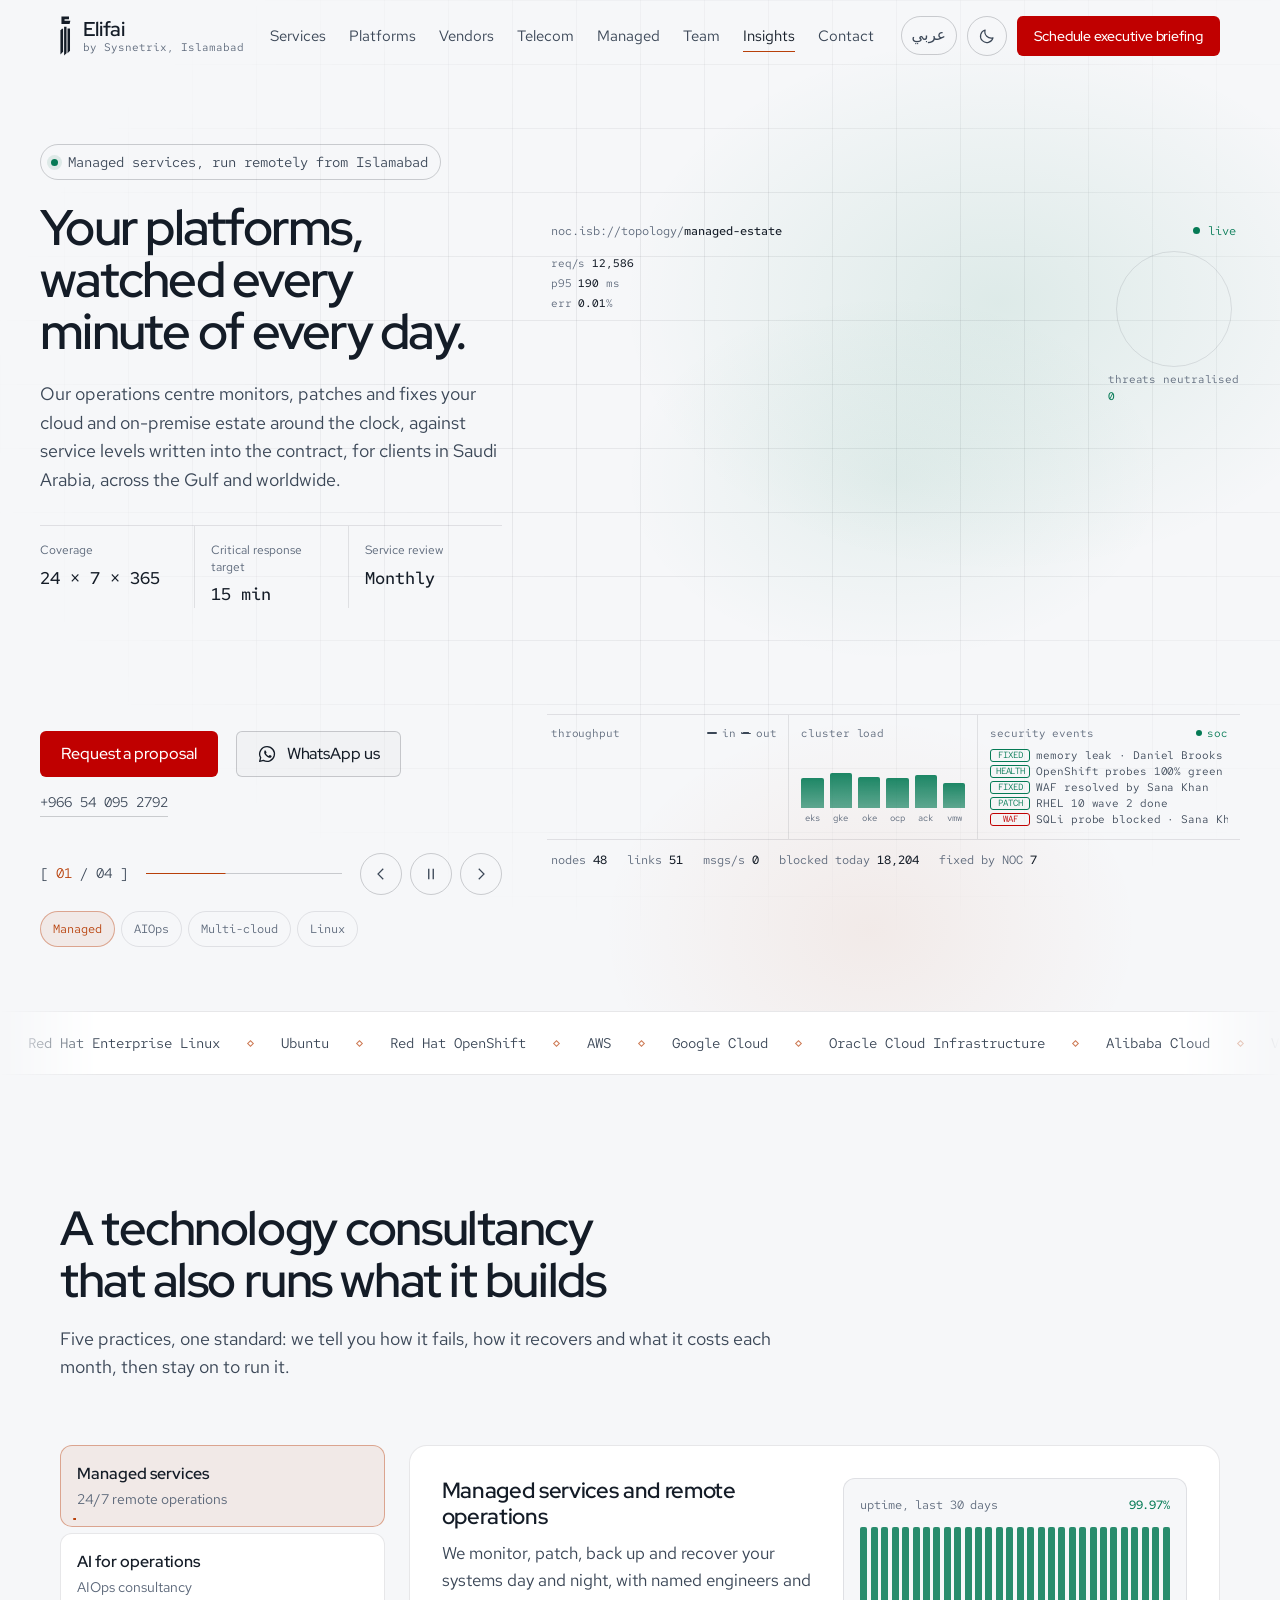
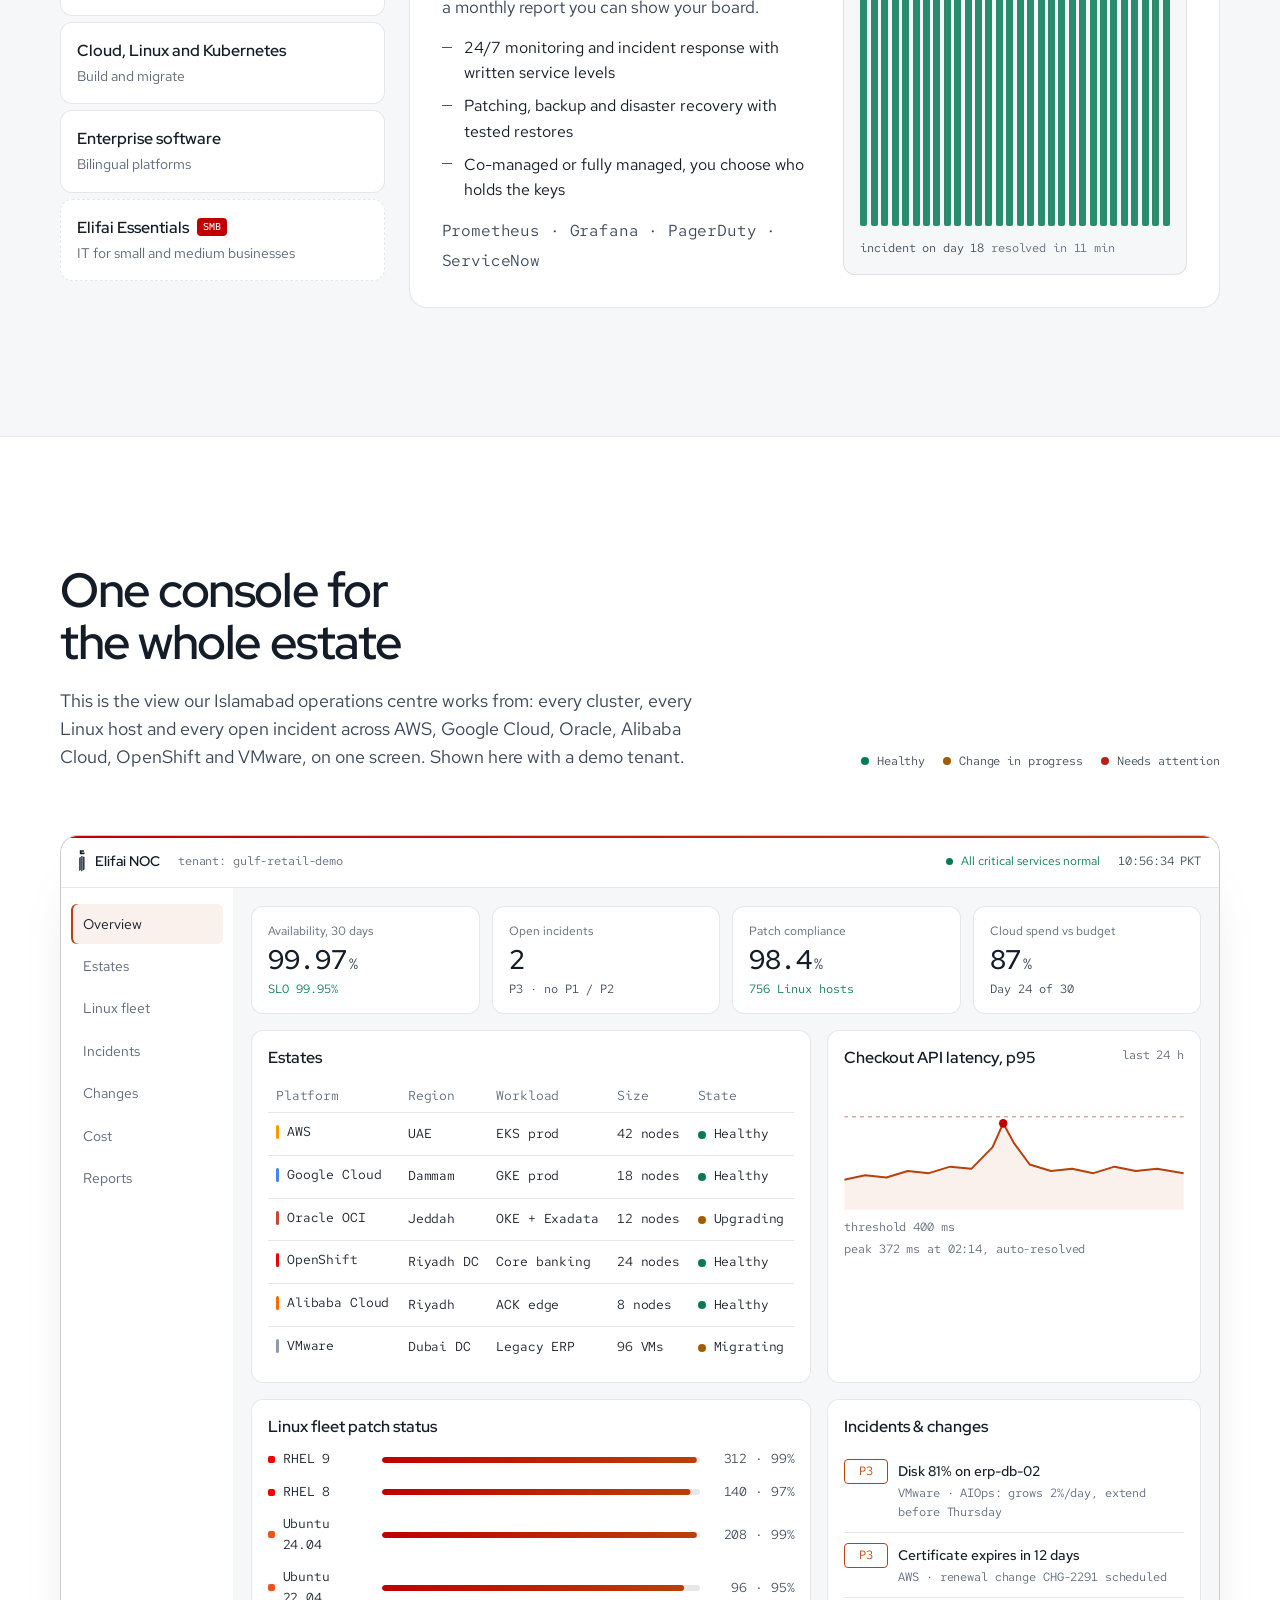
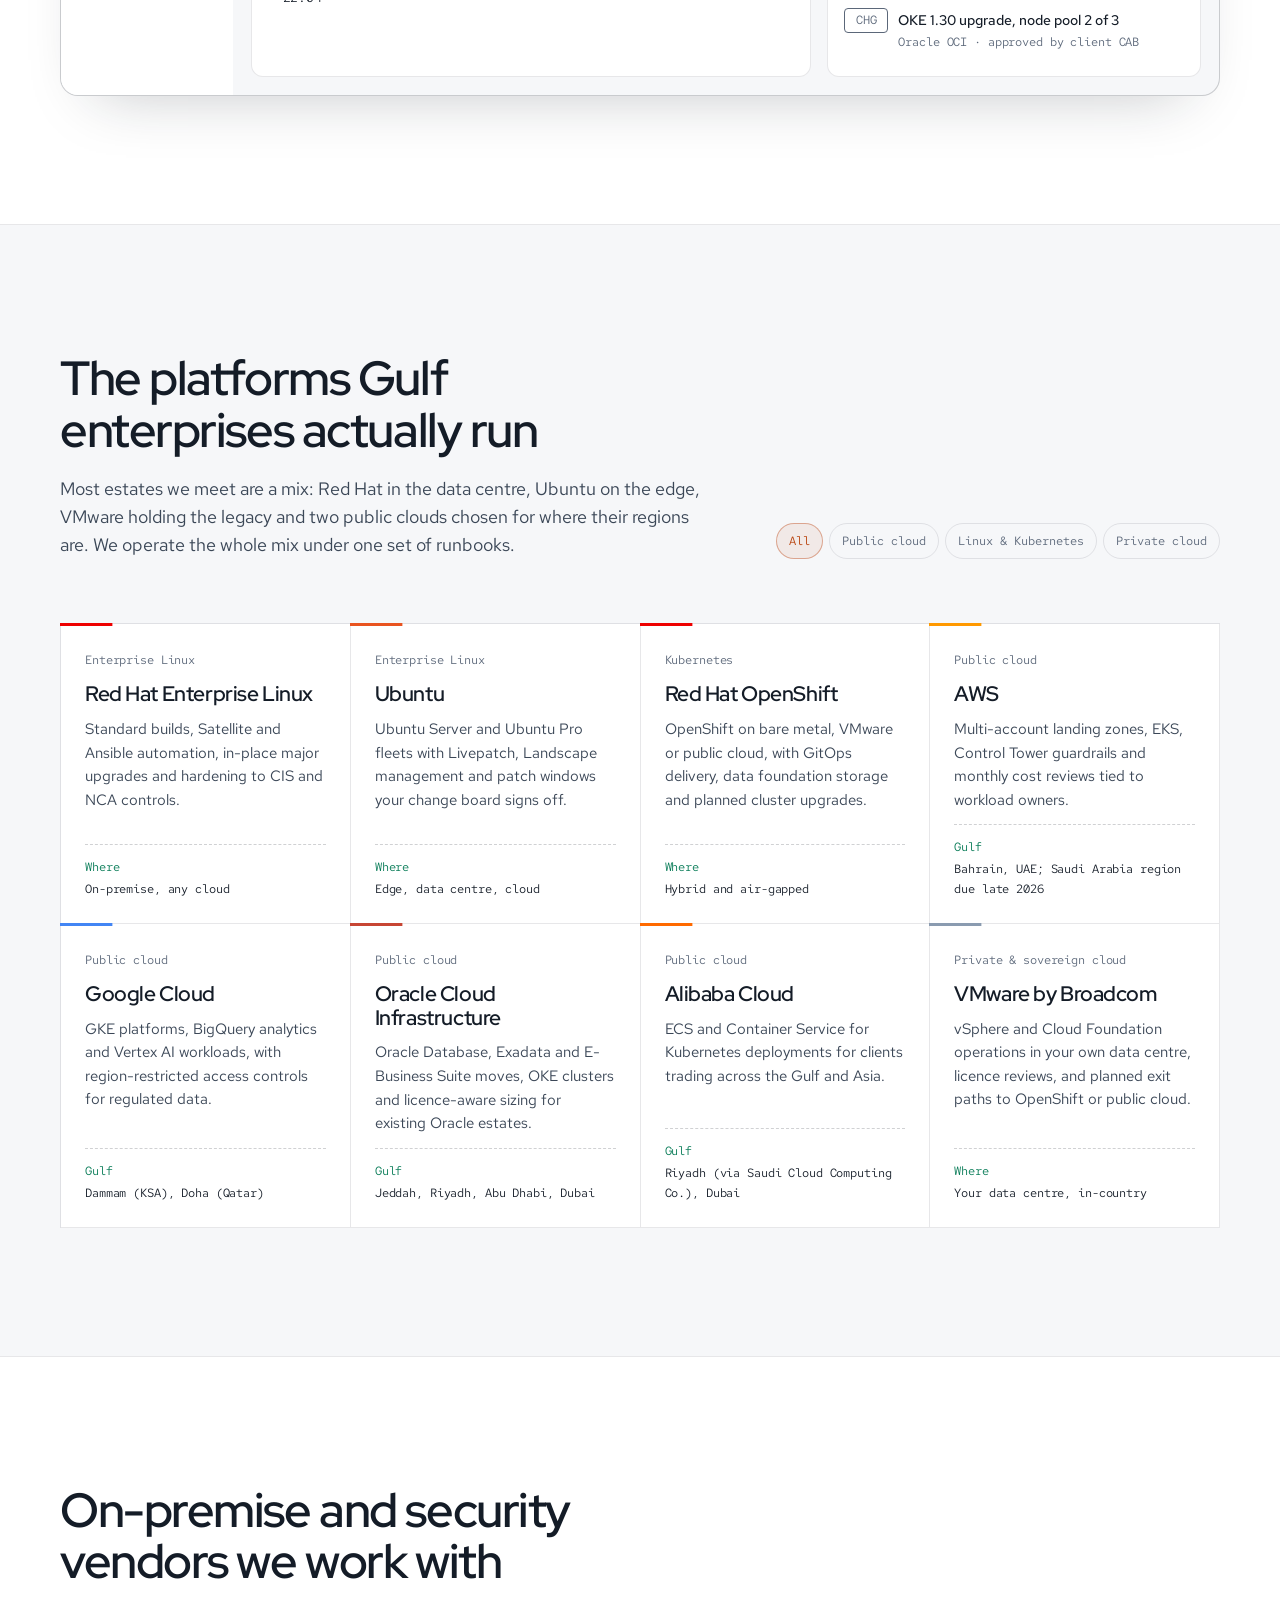
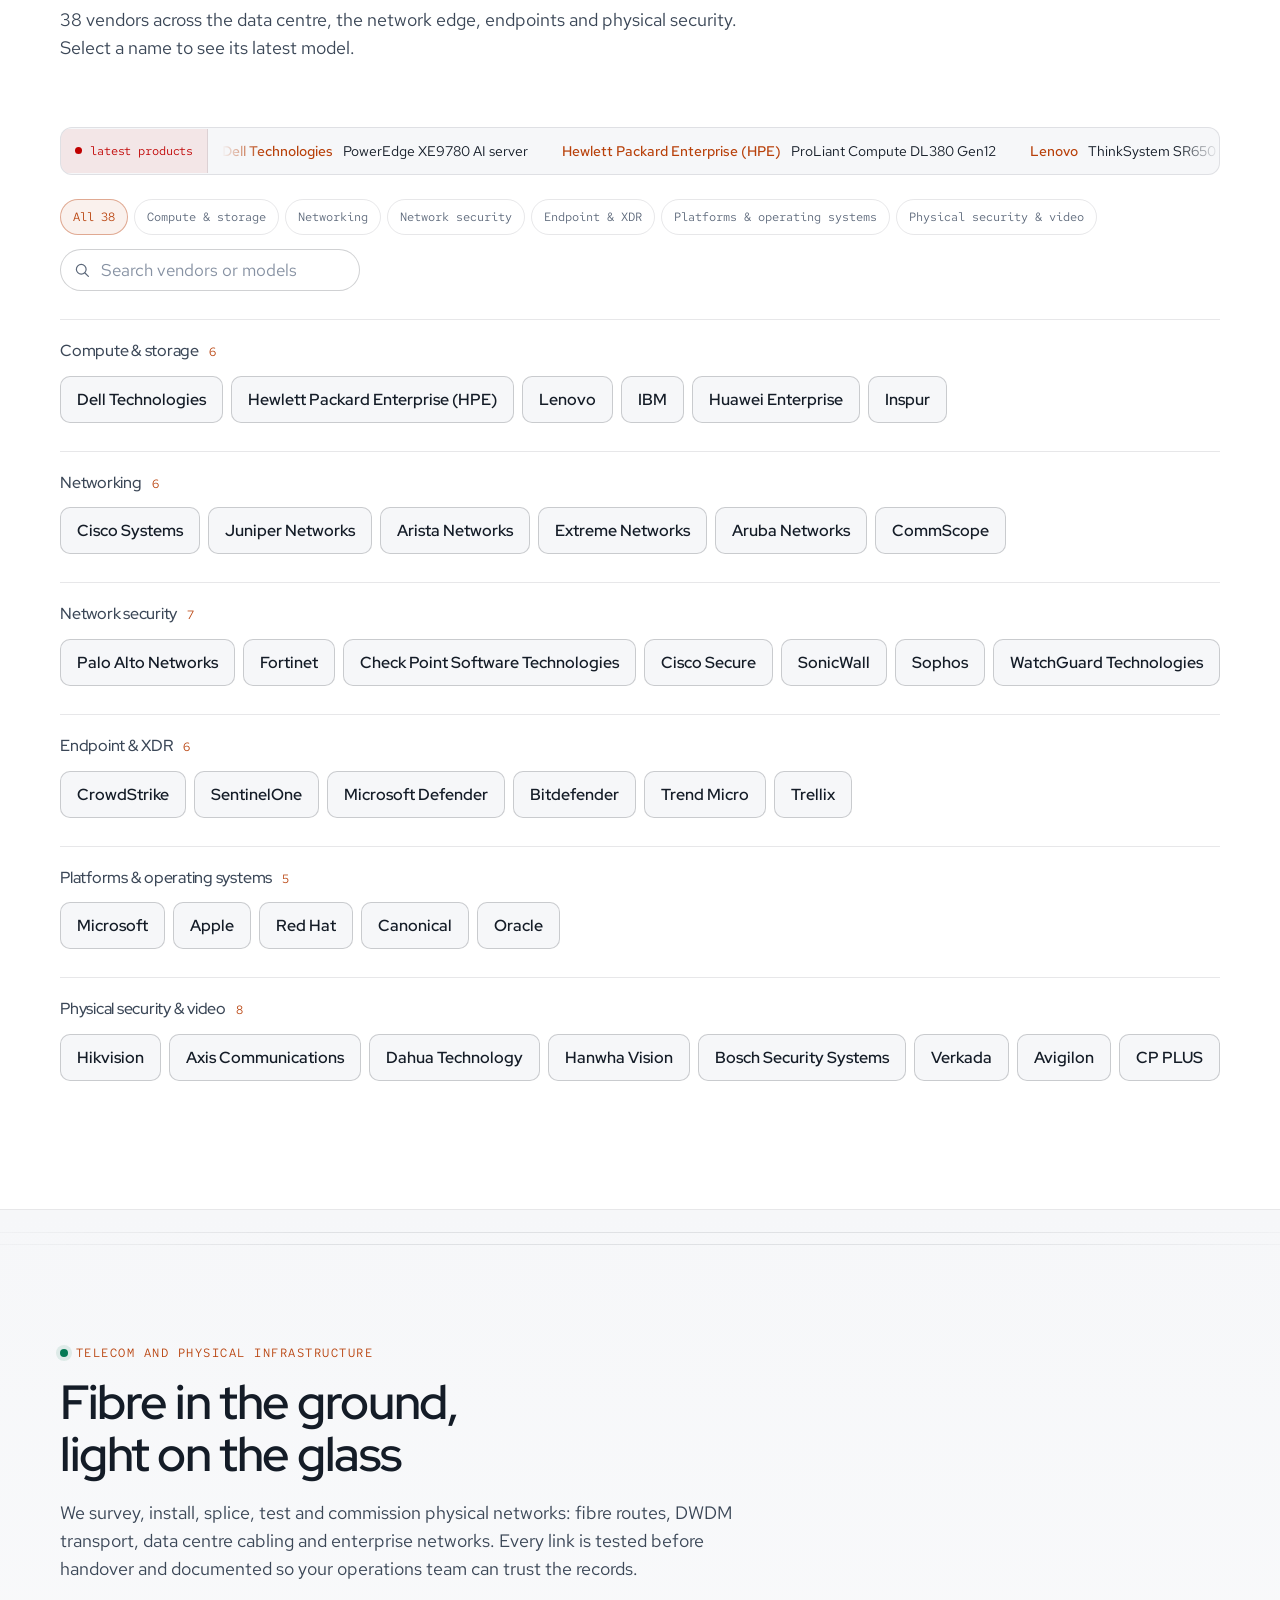
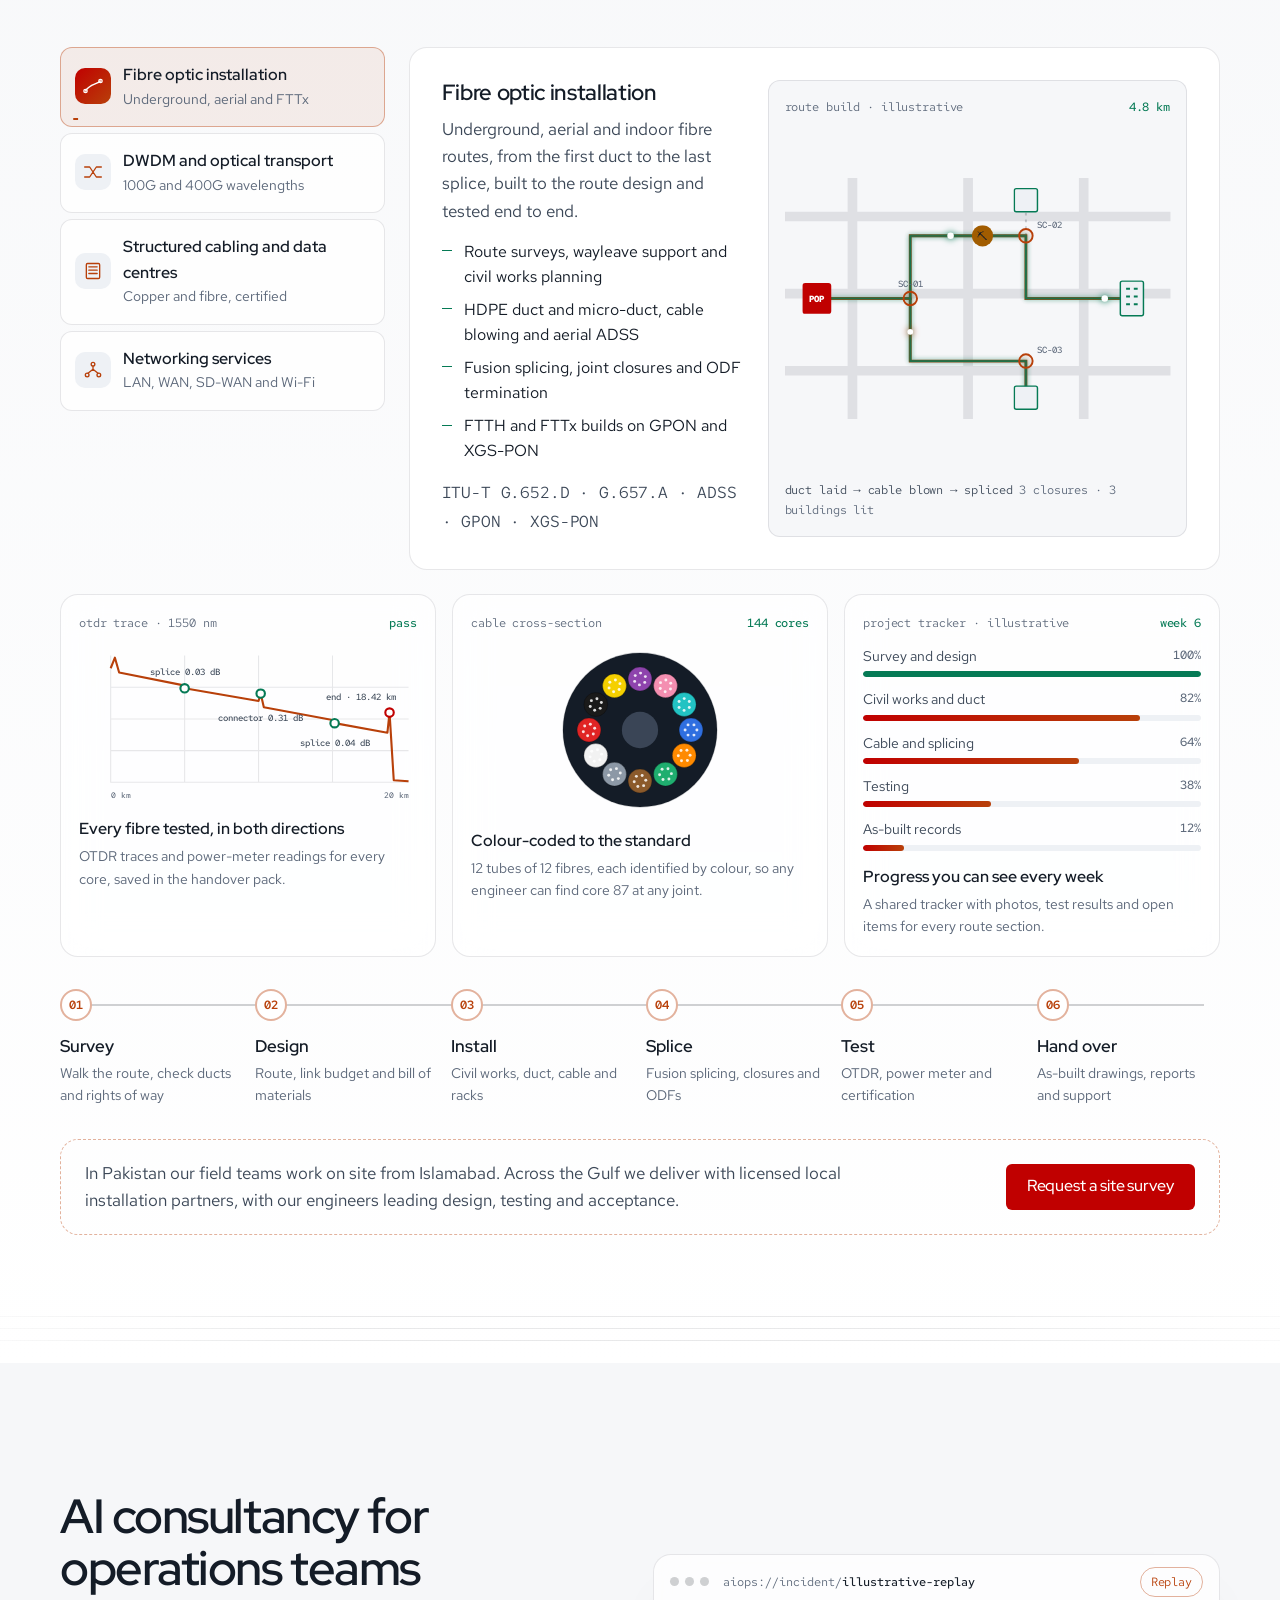
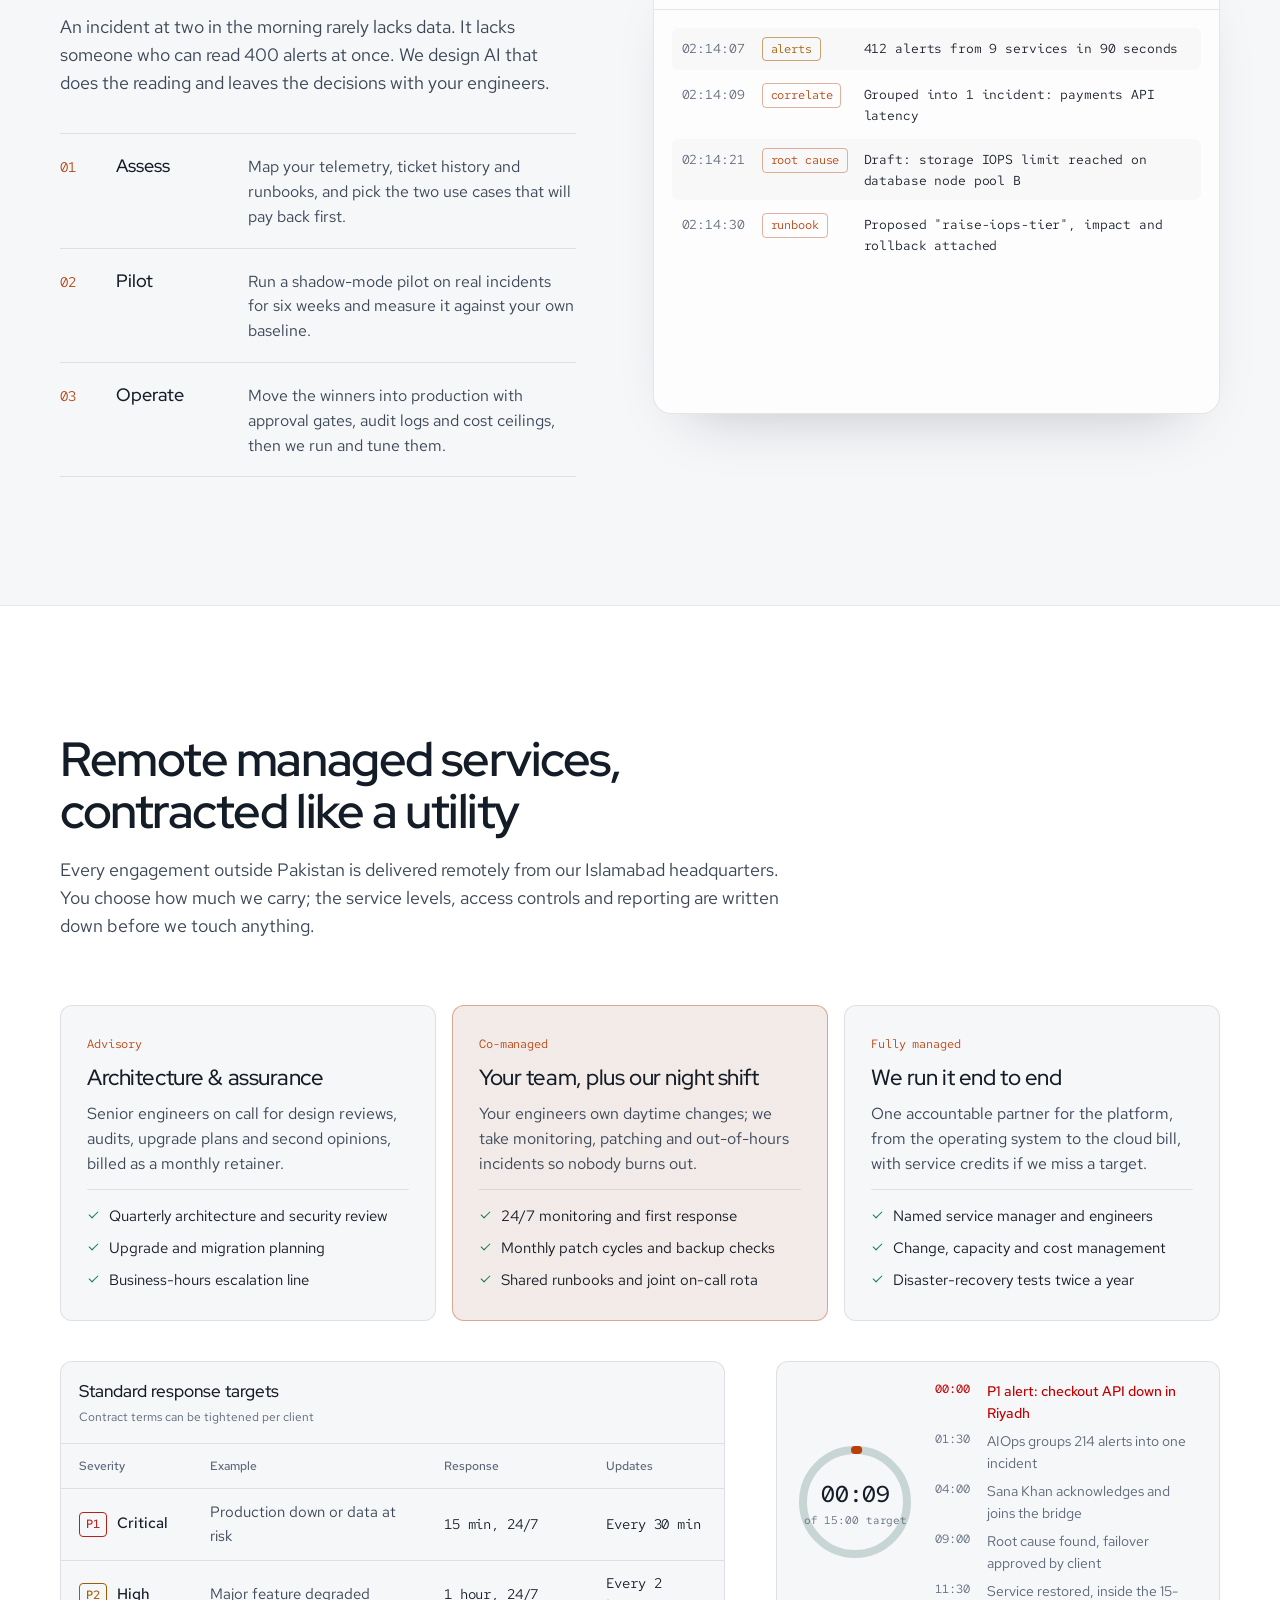
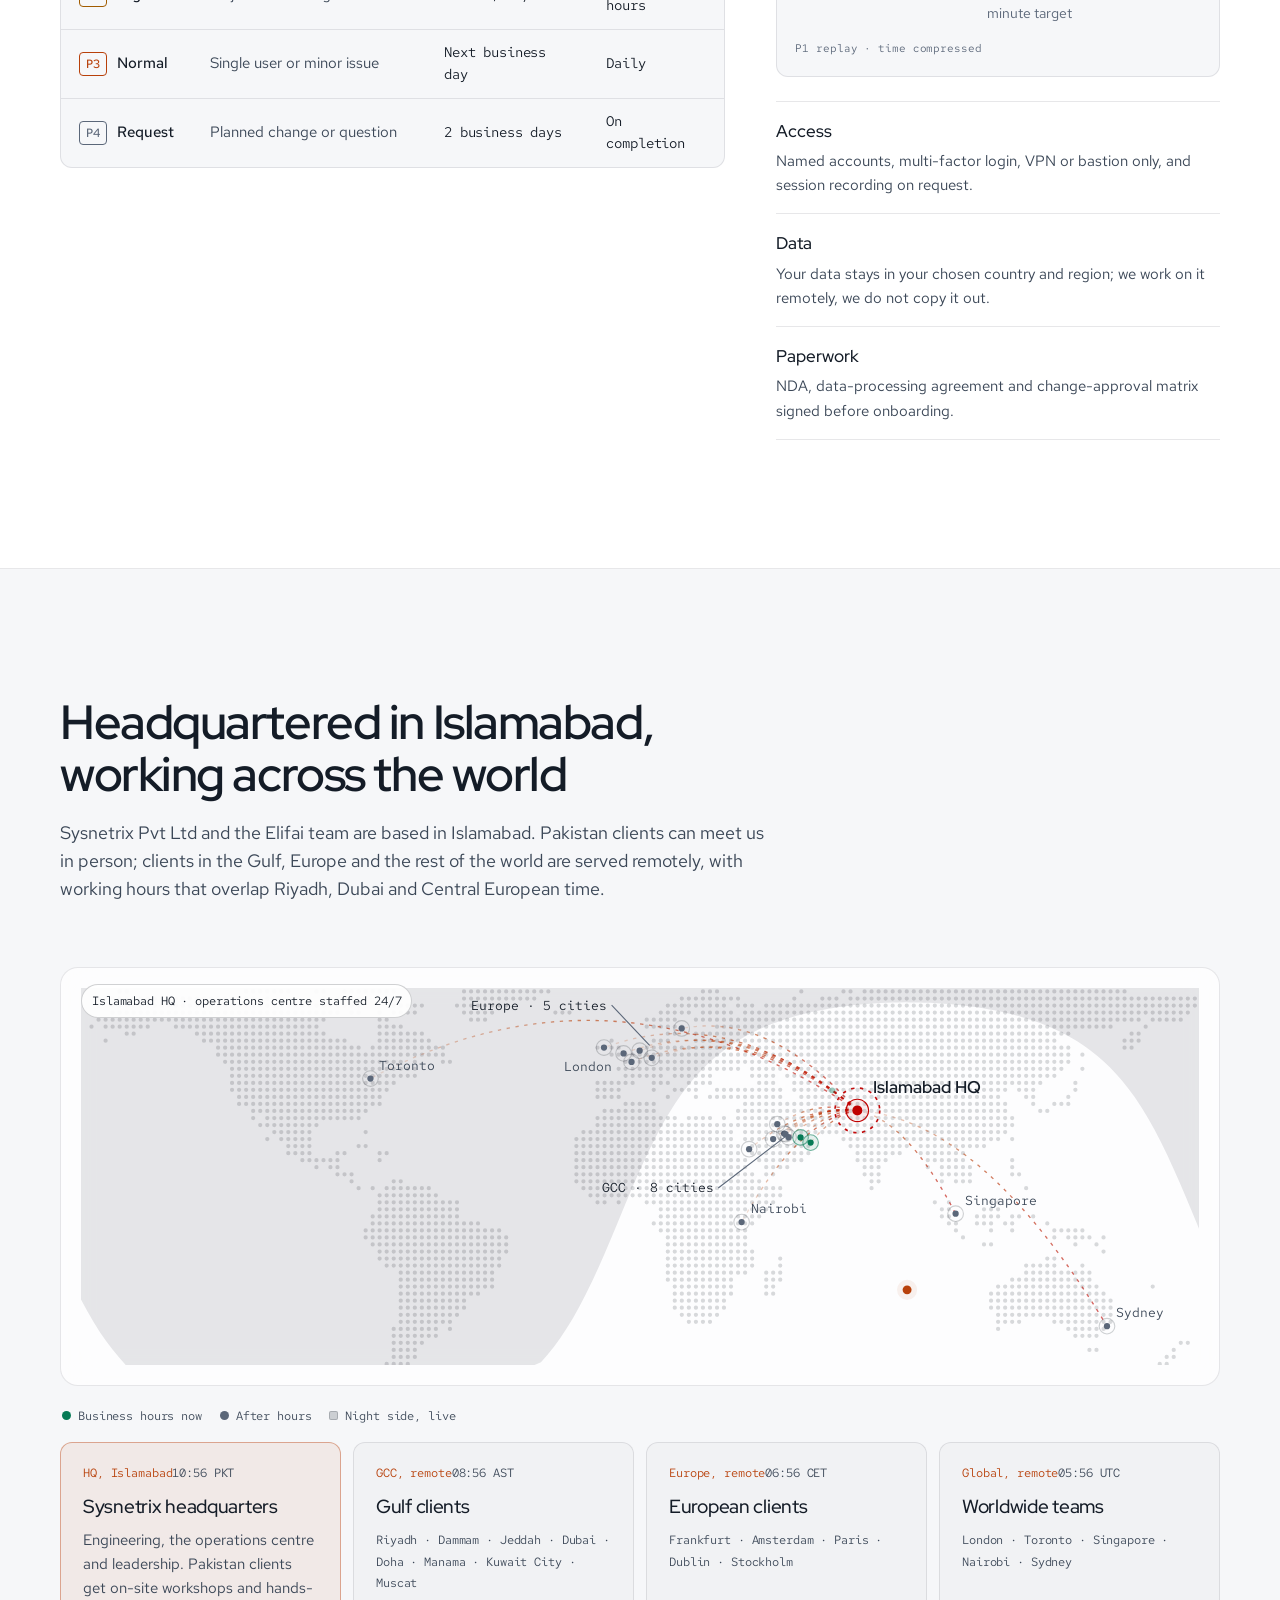
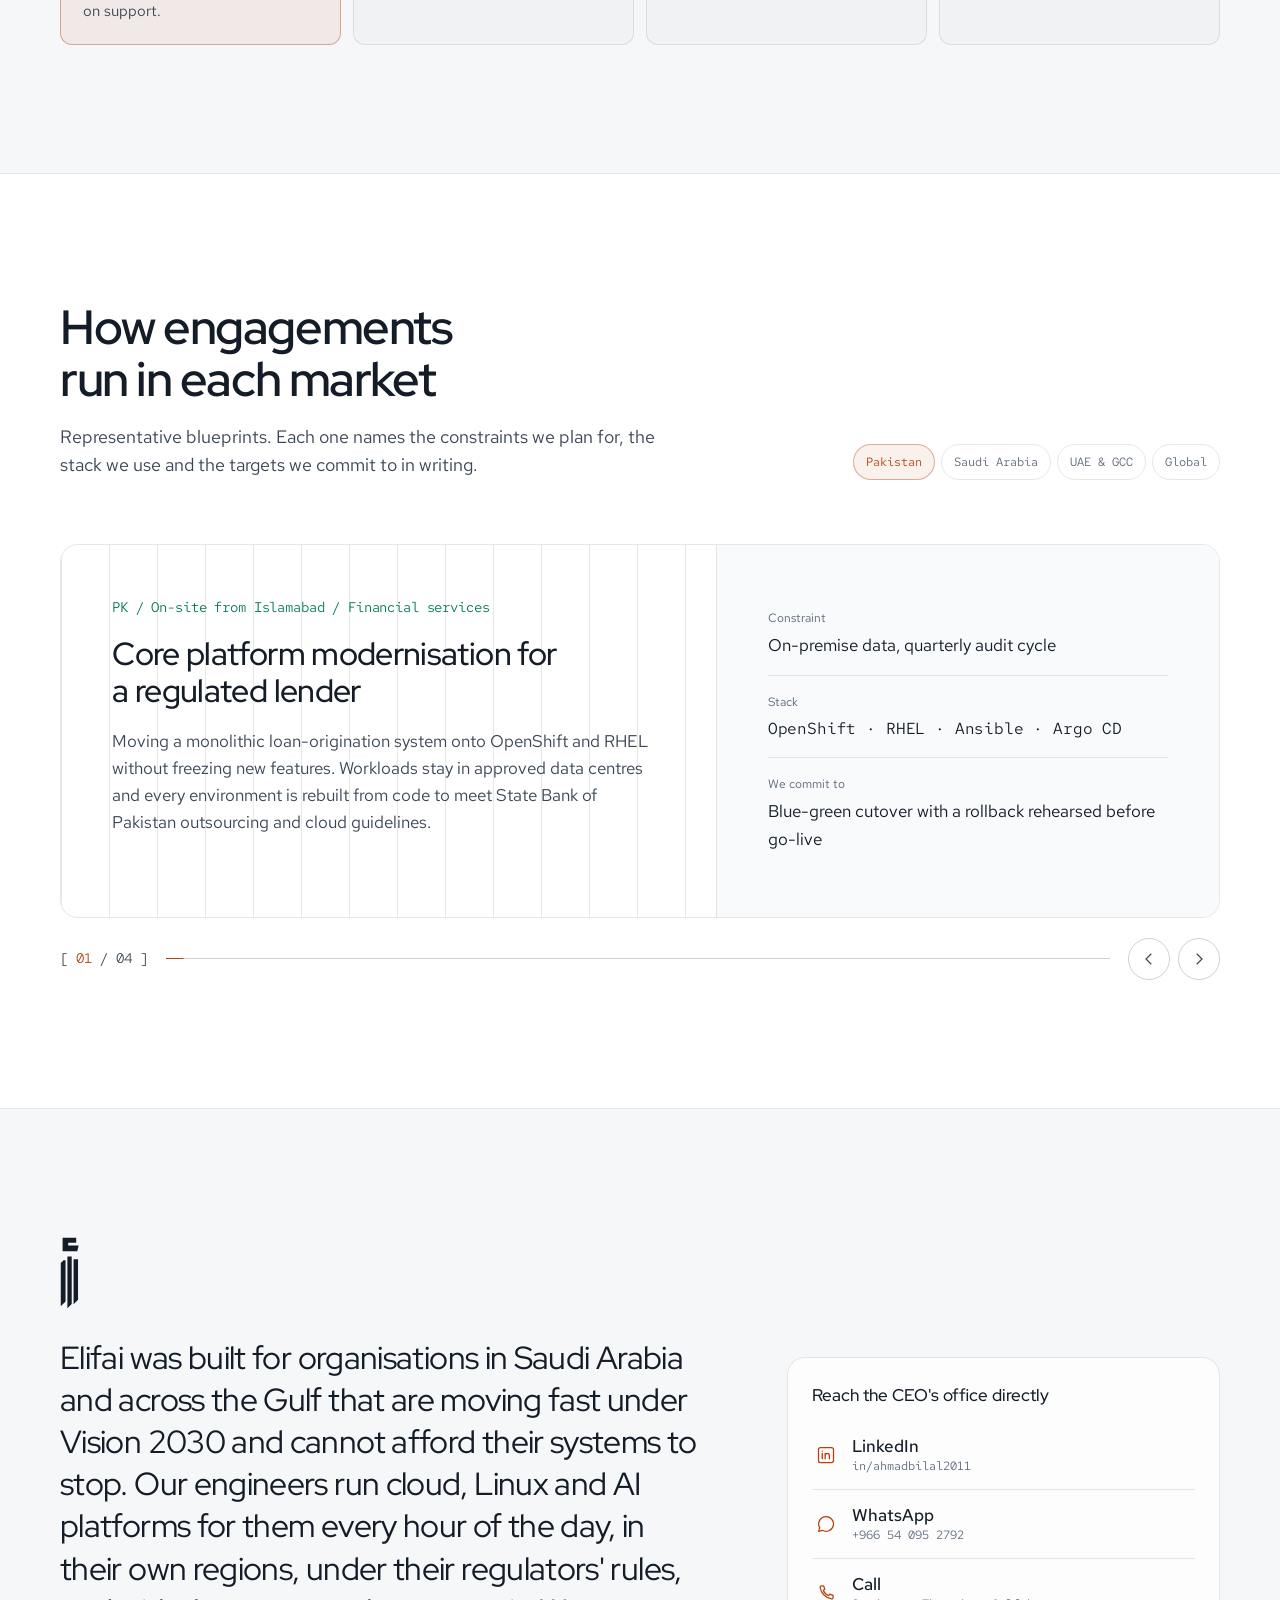
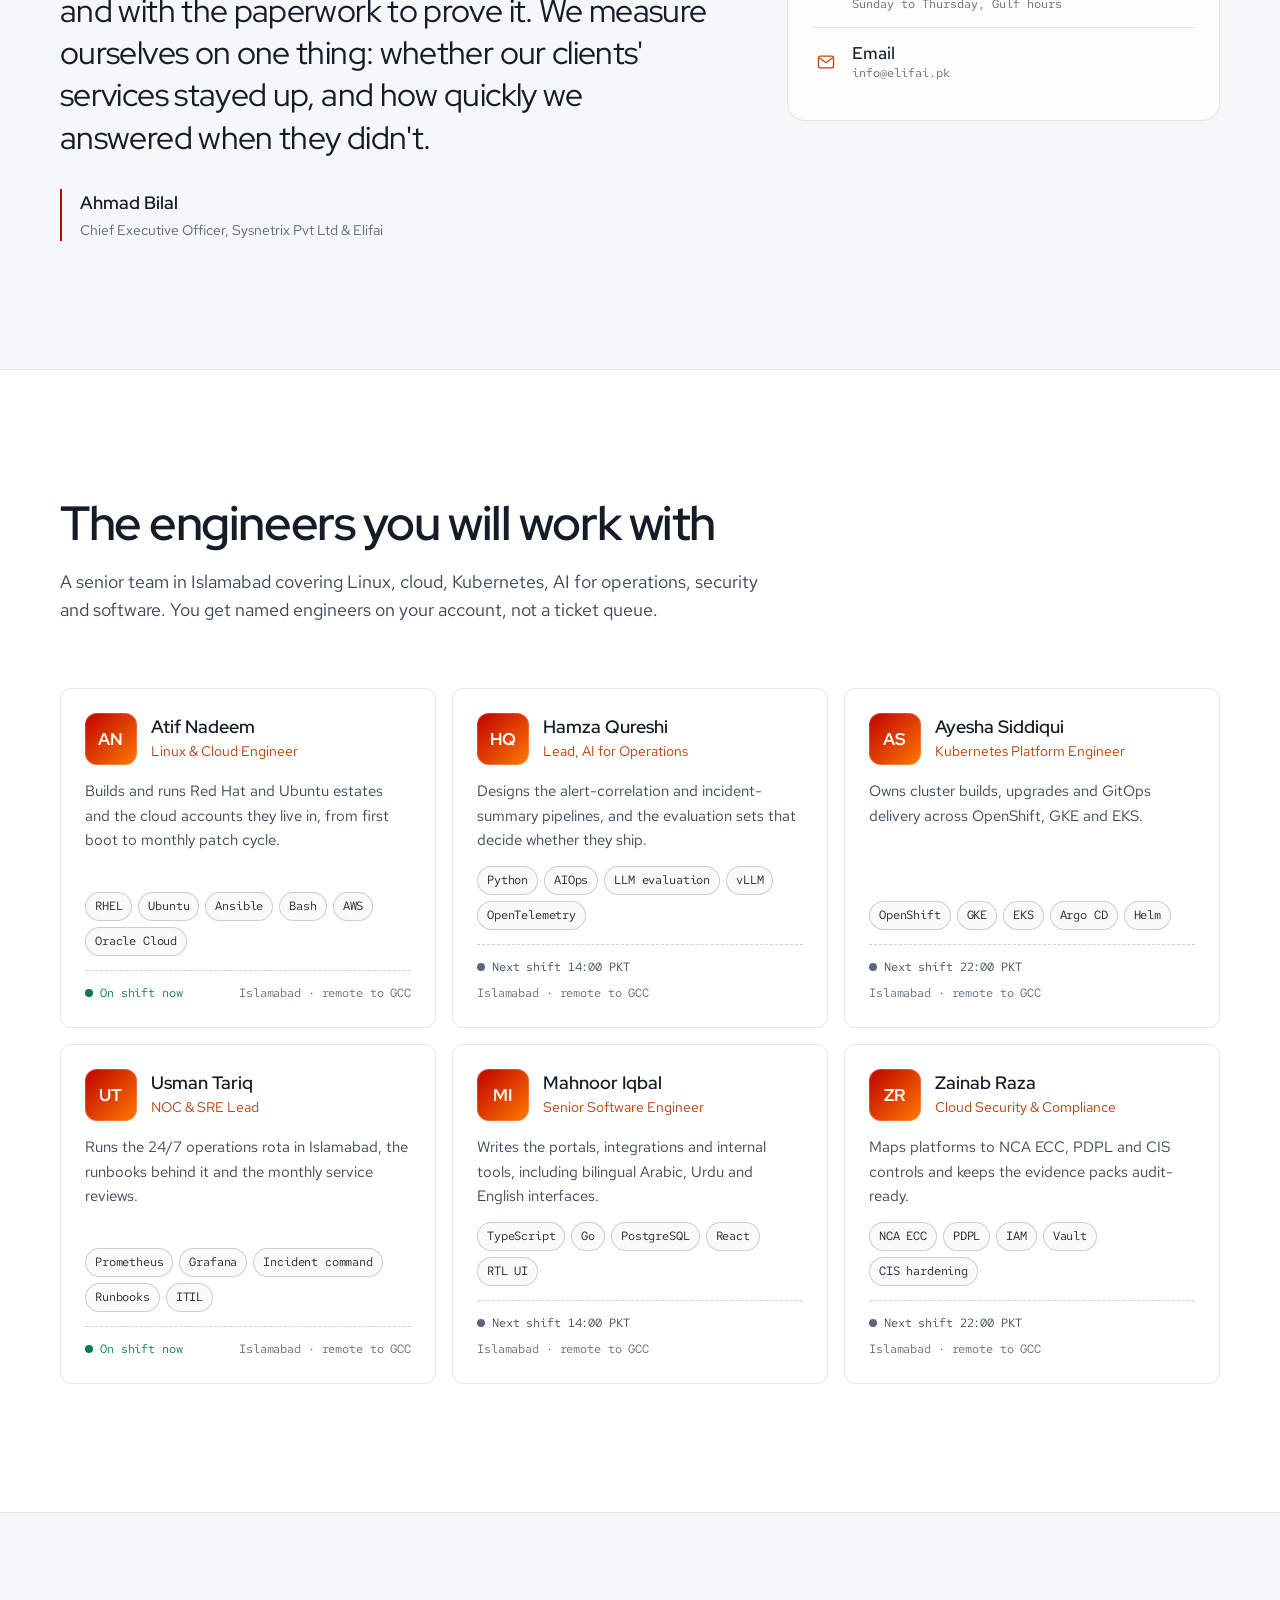
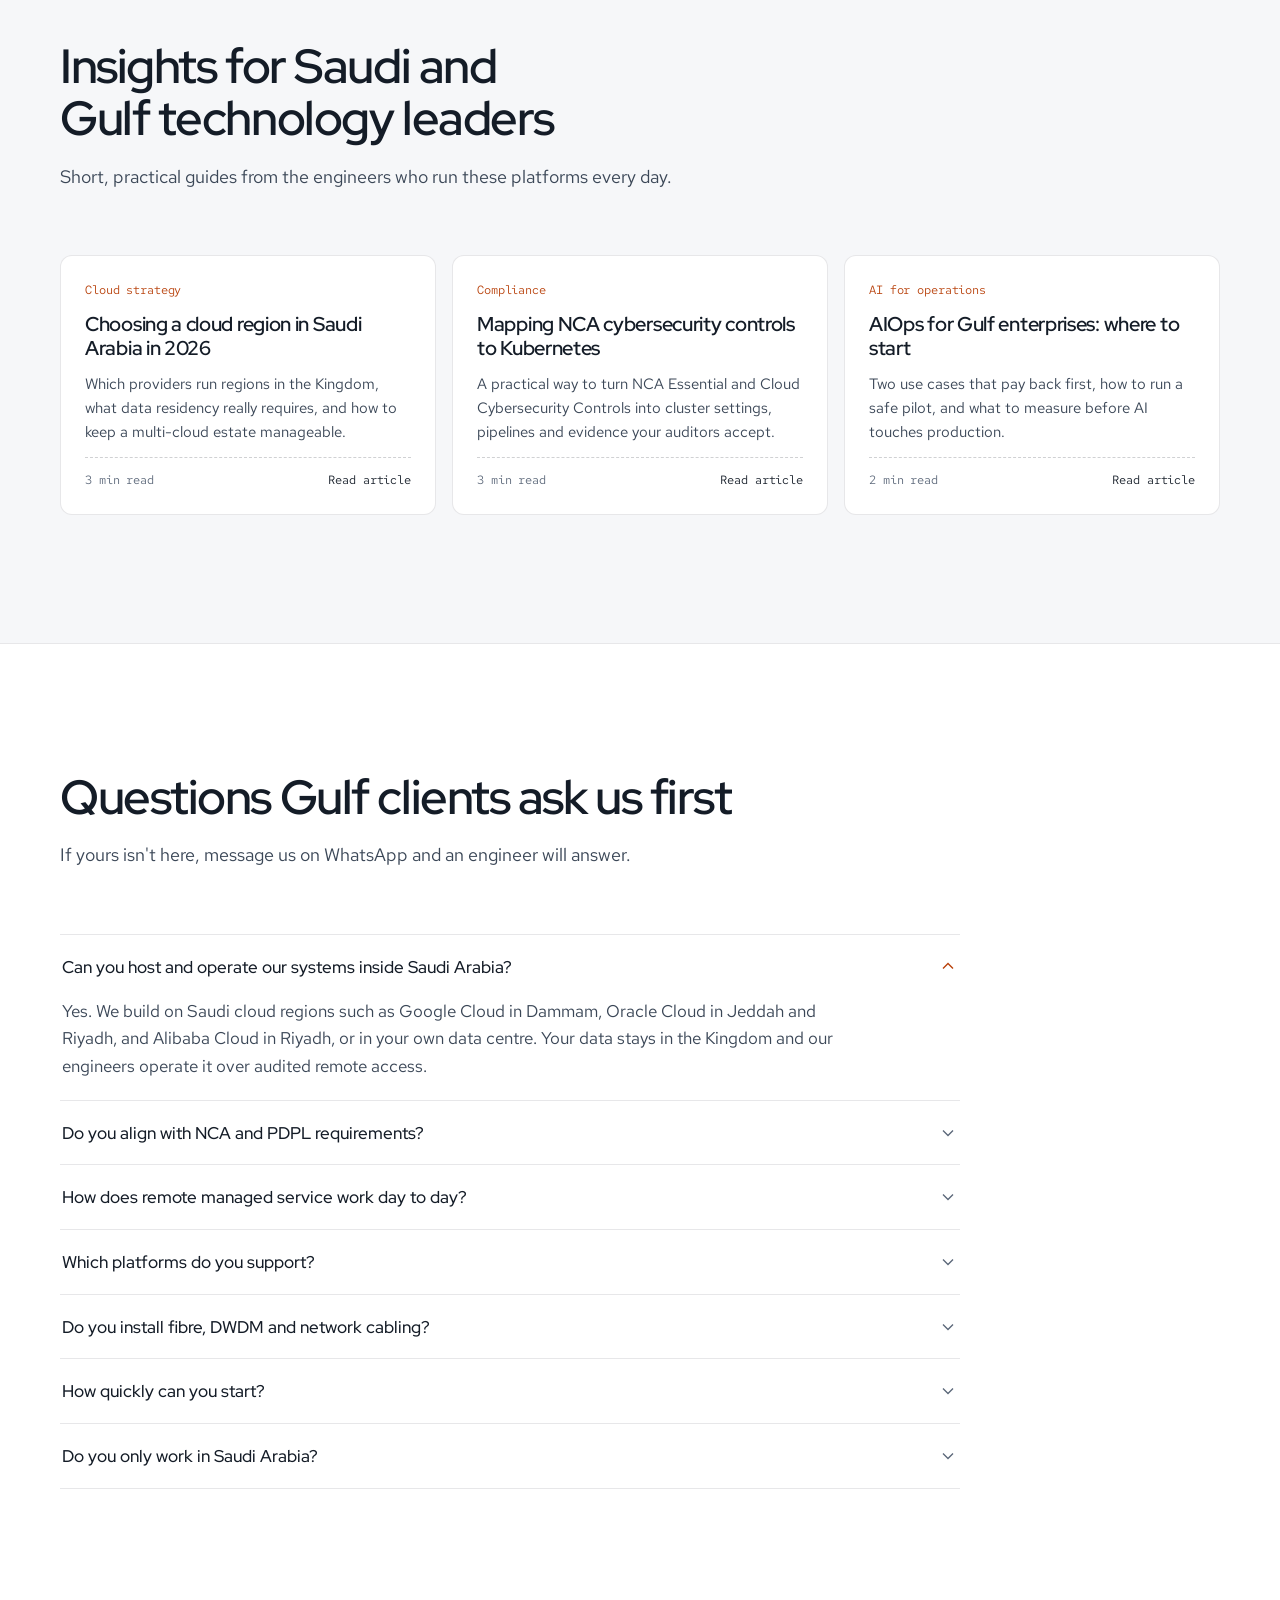
==== commit a4aaf799: "v12: telecom and physical infrastructure section (fibre, DWDM, structured cabling, networking) with " ====
--- a/index.html
+++ b/index.html
@@ -35,8 +35,8 @@
   <link rel="preconnect" href="https://fonts.googleapis.com">
   <link rel="preconnect" href="https://fonts.gstatic.com" crossorigin>
   <link rel="stylesheet" href="https://fonts.googleapis.com/css2?family=Red+Hat+Display:wght@500;600;700&amp;family=Red+Hat+Text:wght@400;500;600&amp;family=Red+Hat+Mono:wght@400;500&amp;display=swap">
-  <link rel="stylesheet" href="/assets/css/main.css?v=11">
-  <script type="module" src="/assets/js/main.js?v=11"></script>
+  <link rel="stylesheet" href="/assets/css/main.css?v=12">
+  <script type="module" src="/assets/js/main.js?v=12"></script>
 
   <script type="application/ld+json">
   {
@@ -62,10 +62,10 @@
   </script>
 
   <script type="application/ld+json">
-  {"@context": "https://schema.org", "@type": "ItemList", "name": "Elifai services", "itemListElement": [{"@type": "ListItem", "position": 1, "item": {"@type": "Service", "name": "Managed cloud and IT operations", "description": "24/7 remote monitoring, patching, backup and incident response with written service levels.", "provider": {"@type": "Organization", "name": "Elifai by Sysnetrix", "url": "https://elifai.pk/"}, "areaServed": [{"@type": "Country", "name": "Saudi Arabia"}, {"@type": "Country", "name": "United Arab Emirates"}, {"@type": "Country", "name": "Qatar"}, {"@type": "Country", "name": "Bahrain"}, {"@type": "Country", "name": "Kuwait"}, {"@type": "Country", "name": "Oman"}, {"@type": "Country", "name": "Pakistan"}]}}, {"@type": "ListItem", "position": 2, "item": {"@type": "Service", "name": "AI consultancy for IT operations (AIOps)", "description": "Alert correlation, incident summaries and ticket triage with approval-gated automation.", "provider": {"@type": "Organization", "name": "Elifai by Sysnetrix", "url": "https://elifai.pk/"}, "areaServed": [{"@type": "Country", "name": "Saudi Arabia"}, {"@type": "Country", "name": "United Arab Emirates"}, {"@type": "Country", "name": "Qatar"}, {"@type": "Country", "name": "Bahrain"}, {"@type": "Country", "name": "Kuwait"}, {"@type": "Country", "name": "Oman"}, {"@type": "Country", "name": "Pakistan"}]}}, {"@type": "ListItem", "position": 3, "item": {"@type": "Service", "name": "Kubernetes, OpenShift and Linux engineering", "description": "Red Hat Enterprise Linux, Ubuntu, OpenShift and managed Kubernetes on AWS, Google Cloud, Oracle Cloud and Alibaba Cloud.", "provider": {"@type": "Organization", "name": "Elifai by Sysnetrix", "url": "https://elifai.pk/"}, "areaServed": [{"@type": "Country", "name": "Saudi Arabia"}, {"@type": "Country", "name": "United Arab Emirates"}, {"@type": "Country", "name": "Qatar"}, {"@type": "Country", "name": "Bahrain"}, {"@type": "Country", "name": "Kuwait"}, {"@type": "Country", "name": "Oman"}, {"@type": "Country", "name": "Pakistan"}]}}, {"@type": "ListItem", "position": 4, "item": {"@type": "Service", "name": "Custom enterprise software", "description": "Bilingual Arabic and English platforms, integrations and modernisation.", "provider": {"@type": "Organization", "name": "Elifai by Sysnetrix", "url": "https://elifai.pk/"}, "areaServed": [{"@type": "Country", "name": "Saudi Arabia"}, {"@type": "Country", "name": "United Arab Emirates"}, {"@type": "Country", "name": "Qatar"}, {"@type": "Country", "name": "Bahrain"}, {"@type": "Country", "name": "Kuwait"}, {"@type": "Country", "name": "Oman"}, {"@type": "Country", "name": "Pakistan"}]}}]}
+  {"@context": "https://schema.org", "@type": "ItemList", "name": "Elifai services", "itemListElement": [{"@type": "ListItem", "position": 1, "item": {"@type": "Service", "name": "Managed cloud and IT operations", "description": "24/7 remote monitoring, patching, backup and incident response with written service levels.", "provider": {"@type": "Organization", "name": "Elifai by Sysnetrix", "url": "https://elifai.pk/"}, "areaServed": [{"@type": "Country", "name": "Saudi Arabia"}, {"@type": "Country", "name": "United Arab Emirates"}, {"@type": "Country", "name": "Qatar"}, {"@type": "Country", "name": "Bahrain"}, {"@type": "Country", "name": "Kuwait"}, {"@type": "Country", "name": "Oman"}, {"@type": "Country", "name": "Pakistan"}]}}, {"@type": "ListItem", "position": 2, "item": {"@type": "Service", "name": "AI consultancy for IT operations (AIOps)", "description": "Alert correlation, incident summaries and ticket triage with approval-gated automation.", "provider": {"@type": "Organization", "name": "Elifai by Sysnetrix", "url": "https://elifai.pk/"}, "areaServed": [{"@type": "Country", "name": "Saudi Arabia"}, {"@type": "Country", "name": "United Arab Emirates"}, {"@type": "Country", "name": "Qatar"}, {"@type": "Country", "name": "Bahrain"}, {"@type": "Country", "name": "Kuwait"}, {"@type": "Country", "name": "Oman"}, {"@type": "Country", "name": "Pakistan"}]}}, {"@type": "ListItem", "position": 3, "item": {"@type": "Service", "name": "Kubernetes, OpenShift and Linux engineering", "description": "Red Hat Enterprise Linux, Ubuntu, OpenShift and managed Kubernetes on AWS, Google Cloud, Oracle Cloud and Alibaba Cloud.", "provider": {"@type": "Organization", "name": "Elifai by Sysnetrix", "url": "https://elifai.pk/"}, "areaServed": [{"@type": "Country", "name": "Saudi Arabia"}, {"@type": "Country", "name": "United Arab Emirates"}, {"@type": "Country", "name": "Qatar"}, {"@type": "Country", "name": "Bahrain"}, {"@type": "Country", "name": "Kuwait"}, {"@type": "Country", "name": "Oman"}, {"@type": "Country", "name": "Pakistan"}]}}, {"@type": "ListItem", "position": 4, "item": {"@type": "Service", "name": "Custom enterprise software", "description": "Bilingual Arabic and English platforms, integrations and modernisation.", "provider": {"@type": "Organization", "name": "Elifai by Sysnetrix", "url": "https://elifai.pk/"}, "areaServed": [{"@type": "Country", "name": "Saudi Arabia"}, {"@type": "Country", "name": "United Arab Emirates"}, {"@type": "Country", "name": "Qatar"}, {"@type": "Country", "name": "Bahrain"}, {"@type": "Country", "name": "Kuwait"}, {"@type": "Country", "name": "Oman"}, {"@type": "Country", "name": "Pakistan"}]}}, {"@type": "ListItem", "position": 5, "item": {"@type": "Service", "name": "Telecom and fibre infrastructure", "description": "Fibre optic installation, splicing and OTDR testing, DWDM optical transport, structured cabling and enterprise networking.", "provider": {"@type": "Organization", "name": "Elifai by Sysnetrix", "url": "https://elifai.pk/"}, "areaServed": [{"@type": "Country", "name": "Saudi Arabia"}, {"@type": "Country", "name": "United Arab Emirates"}, {"@type": "Country", "name": "Qatar"}, {"@type": "Country", "name": "Bahrain"}, {"@type": "Country", "name": "Kuwait"}, {"@type": "Country", "name": "Oman"}, {"@type": "Country", "name": "Pakistan"}]}}]}
   </script>
   <script type="application/ld+json">
-  {"@context": "https://schema.org", "@type": "FAQPage", "mainEntity": [{"@type": "Question", "name": "Can you host and operate our systems inside Saudi Arabia?", "acceptedAnswer": {"@type": "Answer", "text": "Yes. We build on Saudi cloud regions such as Google Cloud in Dammam, Oracle Cloud in Jeddah and Riyadh, and Alibaba Cloud in Riyadh, or in your own data centre. Your data stays in the Kingdom and our engineers operate it over audited remote access."}}, {"@type": "Question", "name": "Do you align with NCA and PDPL requirements?", "acceptedAnswer": {"@type": "Answer", "text": "We map the platforms we build and run to the National Cybersecurity Authority's Essential Cybersecurity Controls and Cloud Cybersecurity Controls, and to the Personal Data Protection Law, and we hand over the evidence your compliance team needs."}}, {"@type": "Question", "name": "How does remote managed service work day to day?", "acceptedAnswer": {"@type": "Answer", "text": "You get named engineers, 24/7 monitoring, a P1 response target of 15 minutes, monthly patching and backup checks, and a monthly service review. Access is through named accounts with multi-factor login, and every change goes through your approval process."}}, {"@type": "Question", "name": "Which platforms do you support?", "acceptedAnswer": {"@type": "Answer", "text": "Red Hat Enterprise Linux, Ubuntu, Red Hat OpenShift, Kubernetes on AWS, Google Cloud, Oracle Cloud and Alibaba Cloud, VMware private cloud, and on-premise equipment from vendors such as Dell, HPE, Cisco, Fortinet and Palo Alto Networks."}}, {"@type": "Question", "name": "How quickly can you start?", "acceptedAnswer": {"@type": "Answer", "text": "A typical onboarding takes two to four weeks: access and paperwork in week one, monitoring and runbooks in weeks two and three, then a handover review before we take the pager."}}, {"@type": "Question", "name": "Do you only work in Saudi Arabia?", "acceptedAnswer": {"@type": "Answer", "text": "Saudi Arabia and the Gulf are our focus, and we also serve clients in Pakistan, Europe, the UK and Asia-Pacific remotely, with working hours that overlap Riyadh, Dubai and Central European time."}}]}
+  {"@context": "https://schema.org", "@type": "FAQPage", "mainEntity": [{"@type": "Question", "name": "Can you host and operate our systems inside Saudi Arabia?", "acceptedAnswer": {"@type": "Answer", "text": "Yes. We build on Saudi cloud regions such as Google Cloud in Dammam, Oracle Cloud in Jeddah and Riyadh, and Alibaba Cloud in Riyadh, or in your own data centre. Your data stays in the Kingdom and our engineers operate it over audited remote access."}}, {"@type": "Question", "name": "Do you align with NCA and PDPL requirements?", "acceptedAnswer": {"@type": "Answer", "text": "We map the platforms we build and run to the National Cybersecurity Authority's Essential Cybersecurity Controls and Cloud Cybersecurity Controls, and to the Personal Data Protection Law, and we hand over the evidence your compliance team needs."}}, {"@type": "Question", "name": "How does remote managed service work day to day?", "acceptedAnswer": {"@type": "Answer", "text": "You get named engineers, 24/7 monitoring, a P1 response target of 15 minutes, monthly patching and backup checks, and a monthly service review. Access is through named accounts with multi-factor login, and every change goes through your approval process."}}, {"@type": "Question", "name": "Which platforms do you support?", "acceptedAnswer": {"@type": "Answer", "text": "Red Hat Enterprise Linux, Ubuntu, Red Hat OpenShift, Kubernetes on AWS, Google Cloud, Oracle Cloud and Alibaba Cloud, VMware private cloud, and on-premise equipment from vendors such as Dell, HPE, Cisco, Fortinet and Palo Alto Networks."}}, {"@type": "Question", "name": "Do you install fibre, DWDM and network cabling?", "acceptedAnswer": {"@type": "Answer", "text": "Yes. We survey, install, splice and test fibre routes, commission DWDM optical transport, and install certified structured cabling and enterprise networks. In Pakistan our own field teams work on site; across the Gulf we deliver with licensed local installation partners, with our engineers leading design, testing and acceptance."}}, {"@type": "Question", "name": "How quickly can you start?", "acceptedAnswer": {"@type": "Answer", "text": "A typical onboarding takes two to four weeks: access and paperwork in week one, monitoring and runbooks in weeks two and three, then a handover review before we take the pager."}}, {"@type": "Question", "name": "Do you only work in Saudi Arabia?", "acceptedAnswer": {"@type": "Answer", "text": "Saudi Arabia and the Gulf are our focus, and we also serve clients in Pakistan, Europe, the UK and Asia-Pacific remotely, with working hours that overlap Riyadh, Dubai and Central European time."}}]}
   </script>
 </head>
 <body>
@@ -87,6 +87,7 @@
           <li><a href="#capabilities">Services</a></li>
           <li><a href="#platforms">Platforms</a></li>
           <li><a href="#ecosystem">Vendors</a></li>
+          <li><a href="#telecom">Telecom</a></li>
           <li><a href="#managed">Managed</a></li>
           <li><a href="#team">Team</a></li>
           <li><a href="#insights">Insights</a></li>
@@ -114,6 +115,7 @@
         <li><a href="#noc">NOC</a></li>
         <li><a href="#platforms">Platforms</a></li>
         <li><a href="#ecosystem">Vendors</a></li>
+        <li><a href="#telecom">Telecom and fibre</a></li>
         <li><a href="#aiops">AI operations</a></li>
         <li><a href="#managed">Managed services</a></li>
         <li><a href="#team">Team</a></li>
@@ -832,6 +834,240 @@
     </section>
 
     <!-- ============ AI OPERATIONS ============ -->
+    <section class="section section-fiber" id="telecom" aria-labelledby="tel-heading">
+      <div class="fiber-bg" aria-hidden="true"><i></i><i></i><i></i><i></i><i></i></div>
+      <div class="wrap">
+        <header class="section-head">
+          <p class="tel-kicker mono"><span class="live-dot" aria-hidden="true"></span> Telecom and physical infrastructure</p>
+          <h2 id="tel-heading" class="section-title">Fibre in the ground, light on the glass</h2>
+          <p class="section-lede">We survey, install, splice, test and commission physical networks: fibre routes, DWDM transport, data centre cabling and enterprise networks. Every link is tested before handover and documented so your operations team can trust the records.</p>
+        </header>
+
+        <div class="tel" data-tel>
+          <div class="tel-tabs" role="tablist" aria-label="Telecom services">
+            <button type="button" role="tab" id="tel-t1" aria-controls="tel-p1" aria-selected="true" data-tel-tab="0">
+              <span class="tel-tab-ic" aria-hidden="true"><svg viewBox="0 0 24 24"><path d="M3 18c4-8 14-8 18-12"/><circle cx="3" cy="18" r="2"/><circle cx="21" cy="6" r="2"/></svg></span>
+              <span><span class="tel-tab-title">Fibre optic installation</span><span class="tel-tab-sub">Underground, aerial and FTTx</span></span>
+              <span class="tel-tab-bar" aria-hidden="true"><i></i></span>
+            </button>
+            <button type="button" role="tab" id="tel-t2" aria-controls="tel-p2" aria-selected="false" tabindex="-1" data-tel-tab="1">
+              <span class="tel-tab-ic" aria-hidden="true"><svg viewBox="0 0 24 24"><path d="M2 6h6l4 6-4 6H2M22 6h-6l-4 6 4 6h6"/></svg></span>
+              <span><span class="tel-tab-title">DWDM and optical transport</span><span class="tel-tab-sub">100G and 400G wavelengths</span></span>
+              <span class="tel-tab-bar" aria-hidden="true"><i></i></span>
+            </button>
+            <button type="button" role="tab" id="tel-t3" aria-controls="tel-p3" aria-selected="false" tabindex="-1" data-tel-tab="2">
+              <span class="tel-tab-ic" aria-hidden="true"><svg viewBox="0 0 24 24"><rect x="4" y="3" width="16" height="18" rx="1.5"/><path d="M7 7h10M7 11h10M7 15h10"/></svg></span>
+              <span><span class="tel-tab-title">Structured cabling and data centres</span><span class="tel-tab-sub">Copper and fibre, certified</span></span>
+              <span class="tel-tab-bar" aria-hidden="true"><i></i></span>
+            </button>
+            <button type="button" role="tab" id="tel-t4" aria-controls="tel-p4" aria-selected="false" tabindex="-1" data-tel-tab="3">
+              <span class="tel-tab-ic" aria-hidden="true"><svg viewBox="0 0 24 24"><circle cx="12" cy="5" r="2.2"/><circle cx="5" cy="18" r="2.2"/><circle cx="19" cy="18" r="2.2"/><path d="M12 7v4M12 11l-6 5M12 11l6 5"/></svg></span>
+              <span><span class="tel-tab-title">Networking services</span><span class="tel-tab-sub">LAN, WAN, SD-WAN and Wi-Fi</span></span>
+              <span class="tel-tab-bar" aria-hidden="true"><i></i></span>
+            </button>
+          </div>
+
+          <div class="tel-panels">
+            <article class="tel-panel is-active" role="tabpanel" id="tel-p1" aria-labelledby="tel-t1" data-tel-panel>
+              <div class="tel-copy">
+                <h3>Fibre optic installation</h3>
+                <p>Underground, aerial and indoor fibre routes, from the first duct to the last splice, built to the route design and tested end to end.</p>
+                <ul class="cap-points">
+                  <li>Route surveys, wayleave support and civil works planning</li>
+                  <li>HDPE duct and micro-duct, cable blowing and aerial ADSS</li>
+                  <li>Fusion splicing, joint closures and ODF termination</li>
+                  <li>FTTH and FTTx builds on GPON and XGS-PON</li>
+                </ul>
+                <p class="cap-stack mono">ITU-T G.652.D · G.657.A · ADSS · GPON · XGS-PON</p>
+              </div>
+              <figure class="tel-viz" aria-hidden="true">
+                <p class="viz-title mono">route build · illustrative <b data-tel-km>0.0 km</b></p>
+                <svg class="tel-route" viewBox="0 0 400 250">
+                  <g class="streets"><path d="M0 40H400M0 120H400M0 200H400M70 0V250M190 0V250M310 0V250"/></g>
+                  <path class="route-base" d="M40 125 H130 V60 H250 V125 H360 M130 125 V190 H250 M250 60 V25 M250 190 V230"/>
+                  <path class="route-dig" pathLength="100" d="M40 125 H130 V60 H250 V125 H360"/>
+                  <path class="route-dig d2" pathLength="100" d="M130 125 V190 H250 V230"/>
+                  <path class="route-light" id="tel-r1" d="M40 125 H130 V60 H250 V125 H360"/>
+                  <path class="route-light" id="tel-r2" d="M130 125 V190 H250 V230"/>
+                  <circle class="pkt" r="3.4"><animateMotion dur="3.2s" repeatCount="indefinite"><mpath href="#tel-r1"/></animateMotion></circle>
+                  <circle class="pkt" r="3.4"><animateMotion dur="3.2s" begin="1.6s" repeatCount="indefinite"><mpath href="#tel-r1"/></animateMotion></circle>
+                  <circle class="pkt alt" r="3"><animateMotion dur="2.6s" begin=".6s" repeatCount="indefinite"><mpath href="#tel-r2"/></animateMotion></circle>
+                  <g class="pop" transform="translate(40 125)"><rect x="-22" y="-16" width="30" height="32" rx="3"/><text x="-7" y="4" text-anchor="middle">POP</text></g>
+                  <g class="closure" transform="translate(130 125)"><circle r="7"/><text y="-12" text-anchor="middle">SC-01</text></g>
+                  <g class="closure" transform="translate(250 60)"><circle r="7"/><text x="12" y="-8">SC-02</text></g>
+                  <g class="closure" transform="translate(250 190)"><circle r="7"/><text x="12" y="-8">SC-03</text></g>
+                  <g class="bldg" transform="translate(360 125)"><rect x="-12" y="-18" width="24" height="36" rx="2"/><path d="M-6 -10h4M2 -10h4M-6 -2h4M2 -2h4M-6 6h4M2 6h4"/></g>
+                  <g class="bldg" transform="translate(250 25)"><rect x="-12" y="-14" width="24" height="24" rx="2"/></g>
+                  <g class="bldg" transform="translate(250 230)"><rect x="-12" y="-14" width="24" height="24" rx="2"/></g>
+                  <g class="crew" transform="translate(190 60)"><circle r="11"/><text y="4" text-anchor="middle">⛏</text></g>
+                </svg>
+                <figcaption class="viz-foot mono"><span class="ok">duct laid → cable blown → spliced</span> 3 closures · 3 buildings lit</figcaption>
+              </figure>
+            </article>
+
+            <article class="tel-panel" role="tabpanel" id="tel-p2" aria-labelledby="tel-t2" data-tel-panel hidden>
+              <div class="tel-copy">
+                <h3>DWDM and optical transport</h3>
+                <p>Wavelength networks that carry many 100G and 400G channels over one fibre pair, between cities, data centres and carrier points of presence.</p>
+                <ul class="cap-points">
+                  <li>Link budget, OSNR and dispersion design before anything is ordered</li>
+                  <li>ROADM, multiplexer and amplifier installation and commissioning</li>
+                  <li>Channel turn-up, bit-error-rate testing and alarms into your NOC</li>
+                  <li>Capacity upgrades planned without service interruption</li>
+                </ul>
+                <p class="cap-stack mono">C-band · ROADM · EDFA · OTN · 100G / 400G coherent</p>
+              </div>
+              <figure class="tel-viz" aria-hidden="true">
+                <p class="viz-title mono">site A → site B · 80 km <b>6 × 100G</b></p>
+                <svg class="tel-dwdm" viewBox="0 0 400 230">
+                  <g class="lambdas-in">
+                    <path style="--c:#7C5CFF" d="M18 40 C70 40 80 100 120 108"/>
+                    <path style="--c:#2F8CFF" d="M18 70 C70 70 80 104 120 110"/>
+                    <path style="--c:#3DDC97" d="M18 100 C70 100 90 112 120 113"/>
+                    <path style="--c:#FFC247" d="M18 130 C70 130 90 116 120 116"/>
+                    <path style="--c:#FF9900" d="M18 160 C70 160 80 124 120 119"/>
+                    <path style="--c:#EE0000" d="M18 190 C70 190 80 128 120 121"/>
+                  </g>
+                  <g class="trunk">
+                    <path class="trunk-glass" d="M140 115 H260"/>
+                    <path style="--c:#7C5CFF;--o:0px" d="M140 115 H260"/><path style="--c:#2F8CFF;--o:-6px" d="M140 115 H260"/>
+                    <path style="--c:#3DDC97;--o:-12px" d="M140 115 H260"/><path style="--c:#FFC247;--o:-18px" d="M140 115 H260"/>
+                    <path style="--c:#FF9900;--o:-24px" d="M140 115 H260"/><path style="--c:#EE0000;--o:-30px" d="M140 115 H260"/>
+                  </g>
+                  <g class="lambdas-out">
+                    <path style="--c:#7C5CFF" d="M280 108 C320 100 330 40 382 40"/>
+                    <path style="--c:#2F8CFF" d="M280 110 C320 104 330 70 382 70"/>
+                    <path style="--c:#3DDC97" d="M280 113 C310 112 330 100 382 100"/>
+                    <path style="--c:#FFC247" d="M280 116 C310 116 330 130 382 130"/>
+                    <path style="--c:#FF9900" d="M280 119 C320 124 330 160 382 160"/>
+                    <path style="--c:#EE0000" d="M280 121 C320 128 330 190 382 190"/>
+                  </g>
+                  <path class="mux" d="M120 95 L140 105 V125 L120 135 Z"/>
+                  <path class="mux" d="M280 95 L260 105 V125 L280 135 Z"/>
+                  <path class="amp" d="M190 103 L214 115 L190 127 Z"/>
+                  <text class="lbl" x="130" y="152" text-anchor="middle">MUX</text>
+                  <text class="lbl" x="270" y="152" text-anchor="middle">DEMUX</text>
+                  <text class="lbl" x="200" y="94" text-anchor="middle">EDFA</text>
+                  <text class="lbl dim" x="18" y="218">λ 1550.12 – 1554.13 nm</text>
+                  <text class="lbl ok" x="382" y="218" text-anchor="end">BER 0 · OSNR 22 dB</text>
+                </svg>
+                <figcaption class="viz-foot mono"><span class="ok">six colours of light</span> share one fibre, then split back out</figcaption>
+              </figure>
+            </article>
+
+            <article class="tel-panel" role="tabpanel" id="tel-p3" aria-labelledby="tel-t3" data-tel-panel hidden>
+              <div class="tel-copy">
+                <h3>Structured cabling and data centres</h3>
+                <p>Copper and fibre backbones for offices, campuses and data halls, installed neatly, labelled consistently and certified link by link.</p>
+                <ul class="cap-points">
+                  <li>Cat6A copper with OM4, OM5 and OS2 fibre backbones</li>
+                  <li>Racks, containment, cable management and labelling to TIA-606</li>
+                  <li>Every permanent link certified, with test reports in the handover pack</li>
+                  <li>Meet-me rooms, cross-connects and data centre moves</li>
+                </ul>
+                <p class="cap-stack mono">TIA-568 · TIA-606 · ISO/IEC 11801 · LC / MPO</p>
+              </div>
+              <figure class="tel-viz" aria-hidden="true">
+                <p class="viz-title mono">rack A01 · certification <b data-tel-cert>0 / 96</b></p>
+                <div class="rack">
+                  <div class="ru ru-label"><span class="mono">ODF-01 · OS2 LC</span></div>
+                  <div class="ru ports fiber" data-tel-ports="24"></div>
+                  <div class="ru ru-mgr"></div>
+                  <div class="ru ru-label"><span class="mono">PP-A01 · Cat6A</span></div>
+                  <div class="ru ports" data-tel-ports="24"></div>
+                  <div class="ru ports" data-tel-ports="24"></div>
+                  <div class="ru ru-mgr"></div>
+                  <div class="ru ports sw" data-tel-ports="24"></div>
+                  <div class="ru ru-label"><span class="mono">SW-CORE-01 · 48 × 10G</span></div>
+                </div>
+                <figcaption class="viz-foot mono"><span class="ok">each port tested</span> pass reports exported per link</figcaption>
+              </figure>
+            </article>
+
+            <article class="tel-panel" role="tabpanel" id="tel-p4" aria-labelledby="tel-t4" data-tel-panel hidden>
+              <div class="tel-copy">
+                <h3>Networking services</h3>
+                <p>Campus, branch and carrier networks designed, configured and then watched by our operations centre after go-live.</p>
+                <ul class="cap-points">
+                  <li>Campus LAN, WAN and SD-WAN design and rollout</li>
+                  <li>Routing and switching, IP/MPLS and firewall integration</li>
+                  <li>Wi-Fi 6E and Wi-Fi 7 surveys with predictive and on-site heatmaps</li>
+                  <li>Network monitoring handed over to our 24/7 NOC</li>
+                </ul>
+                <p class="cap-stack mono">Cisco · Juniper · Arista · Aruba · Fortinet</p>
+              </div>
+              <figure class="tel-viz" aria-hidden="true">
+                <p class="viz-title mono">campus network · live <b>all links up</b></p>
+                <svg class="tel-net" viewBox="0 0 400 230">
+                  <defs><radialGradient id="tel-wifi"><stop offset="0" stop-color="#3DDC97" stop-opacity=".45"/><stop offset=".6" stop-color="#FFC247" stop-opacity=".18"/><stop offset="1" stop-color="#FF9900" stop-opacity="0"/></radialGradient></defs>
+                  <g class="heat"><circle cx="60" cy="190" r="46"/><circle cx="160" cy="196" r="46"/><circle cx="250" cy="196" r="46"/><circle cx="345" cy="190" r="46"/></g>
+                  <g class="links">
+                    <path d="M170 30 H230"/><path d="M170 30 L90 100"/><path d="M170 30 L200 100"/><path d="M230 30 L200 100"/><path d="M230 30 L310 100"/>
+                    <path d="M90 100 L60 170"/><path d="M90 100 L160 175"/><path d="M200 100 L160 175"/><path d="M200 100 L250 175"/><path d="M310 100 L250 175"/><path d="M310 100 L345 170"/>
+                  </g>
+                  <g class="nd core"><rect x="156" y="20" width="28" height="20" rx="3"/><rect x="216" y="20" width="28" height="20" rx="3"/></g>
+                  <g class="nd dist"><rect x="77" y="91" width="26" height="18" rx="3"/><rect x="187" y="91" width="26" height="18" rx="3"/><rect x="297" y="91" width="26" height="18" rx="3"/></g>
+                  <g class="nd ap"><circle cx="60" cy="172" r="7"/><circle cx="160" cy="177" r="7"/><circle cx="250" cy="177" r="7"/><circle cx="345" cy="172" r="7"/></g>
+                  <text class="lbl" x="200" y="14" text-anchor="middle">core</text>
+                  <text class="lbl" x="398" y="84" text-anchor="end">distribution</text>
+                  <text class="lbl" x="200" y="224" text-anchor="middle">Wi-Fi 7 access · heatmap</text>
+                </svg>
+                <figcaption class="viz-foot mono"><span class="ok">redundant core</span> no single link takes the campus down</figcaption>
+              </figure>
+            </article>
+          </div>
+        </div>
+
+        <div class="tel-cards">
+          <figure class="tel-card glass" aria-labelledby="otdr-cap">
+            <p class="viz-title mono">otdr trace · 1550 nm <b>pass</b></p>
+            <svg class="otdr" viewBox="0 0 320 150" aria-hidden="true">
+              <g class="grid"><path d="M30 10V130H312M30 40H312M30 70H312M30 100H312M100 10V130M170 10V130M240 10V130"/></g>
+              <path class="trace" pathLength="100" d="M30 22 L34 12 L38 26 L98 38 L100 41 L170 53 L172 46 L175 59 L240 71 L242 74 L292 83 L294 64 L298 128 L312 129"/>
+              <g class="ev" style="--d:.9s"><circle cx="100" cy="41" r="4"/><text x="100" y="28" text-anchor="middle">splice 0.03 dB</text></g>
+              <g class="ev" style="--d:1.4s"><circle cx="172" cy="46" r="4"/><text x="172" y="72" text-anchor="middle">connector 0.31 dB</text></g>
+              <g class="ev" style="--d:1.9s"><circle cx="242" cy="74" r="4"/><text x="242" y="96" text-anchor="middle">splice 0.04 dB</text></g>
+              <g class="ev end" style="--d:2.4s"><circle cx="294" cy="64" r="4"/><text x="300" y="52" text-anchor="end">end · 18.42 km</text></g>
+              <text class="axis" x="30" y="145">0 km</text><text class="axis" x="312" y="145" text-anchor="end">20 km</text>
+            </svg>
+            <figcaption id="otdr-cap"><b>Every fibre tested, in both directions</b><span>OTDR traces and power-meter readings for every core, saved in the handover pack.</span></figcaption>
+          </figure>
+
+          <figure class="tel-card glass" aria-labelledby="cable-cap">
+            <p class="viz-title mono">cable cross-section <b>144 cores</b></p>
+            <svg class="cable" viewBox="0 0 160 150" aria-hidden="true" data-tel-cable></svg>
+            <figcaption id="cable-cap"><b>Colour-coded to the standard</b><span>12 tubes of 12 fibres, each identified by colour, so any engineer can find core 87 at any joint.</span></figcaption>
+          </figure>
+
+          <figure class="tel-card glass" aria-labelledby="prog-cap">
+            <p class="viz-title mono">project tracker · illustrative <b>week 6</b></p>
+            <ul class="tel-prog" data-tel-prog>
+              <li style="--w:100%"><span>Survey and design</span><i></i><b>100%</b></li>
+              <li style="--w:82%"><span>Civil works and duct</span><i></i><b>82%</b></li>
+              <li style="--w:64%"><span>Cable and splicing</span><i></i><b>64%</b></li>
+              <li style="--w:38%"><span>Testing</span><i></i><b>38%</b></li>
+              <li style="--w:12%"><span>As-built records</span><i></i><b>12%</b></li>
+            </ul>
+            <figcaption id="prog-cap"><b>Progress you can see every week</b><span>A shared tracker with photos, test results and open items for every route section.</span></figcaption>
+          </figure>
+        </div>
+
+        <ol class="tel-flow" data-tel-flow>
+          <li><b>Survey</b><span>Walk the route, check ducts and rights of way</span></li>
+          <li><b>Design</b><span>Route, link budget and bill of materials</span></li>
+          <li><b>Install</b><span>Civil works, duct, cable and racks</span></li>
+          <li><b>Splice</b><span>Fusion splicing, closures and ODFs</span></li>
+          <li><b>Test</b><span>OTDR, power meter and certification</span></li>
+          <li><b>Hand over</b><span>As-built drawings, reports and support</span></li>
+        </ol>
+
+        <div class="tel-foot">
+          <p>In Pakistan our field teams work on site from Islamabad. Across the Gulf we deliver with licensed local installation partners, with our engineers leading design, testing and acceptance.</p>
+          <a class="btn btn-primary" href="#contact" data-topic="Telecom and fibre">Request a site survey</a>
+        </div>
+      </div>
+    </section>
+
     <section class="section" id="aiops" aria-labelledby="ai-heading">
       <div class="wrap aiops">
         <div class="aiops-copy">
@@ -1299,6 +1535,10 @@
             <p>Red Hat Enterprise Linux, Ubuntu, Red Hat OpenShift, Kubernetes on AWS, Google Cloud, Oracle Cloud and Alibaba Cloud, VMware private cloud, and on-premise equipment from vendors such as Dell, HPE, Cisco, Fortinet and Palo Alto Networks.</p>
           </details>
           <details class="faq-item">
+            <summary><span>Do you install fibre, DWDM and network cabling?</span><svg viewBox="0 0 24 24" aria-hidden="true"><path d="M6 9l6 6 6-6" fill="none" stroke="currentColor" stroke-width="1.6"/></svg></summary>
+            <p>Yes. We survey, install, splice and test fibre routes, commission DWDM optical transport, and install certified structured cabling and enterprise networks. In Pakistan our own field teams work on site; across the Gulf we deliver with licensed local installation partners, with our engineers leading design, testing and acceptance.</p>
+          </details>
+          <details class="faq-item">
             <summary><span>How quickly can you start?</span><svg viewBox="0 0 24 24" aria-hidden="true"><path d="M6 9l6 6 6-6" fill="none" stroke="currentColor" stroke-width="1.6"/></svg></summary>
             <p>A typical onboarding takes two to four weeks: access and paperwork in week one, monitoring and runbooks in weeks two and three, then a handover review before we take the pager.</p>
           </details>
@@ -1358,6 +1598,7 @@
                 <option value="Proposal request">Proposal request</option>
                 <option value="Managed services">Managed services</option>
                 <option value="Elifai Essentials (SMB)">Elifai Essentials (SMB)</option>
+                <option value="Telecom and fibre">Telecom and fibre</option>
                 <option value="AI for operations">AI for operations</option>
                 <option value="Cloud and Kubernetes">Cloud and Kubernetes</option>
                 <option value="Red Hat / Ubuntu">Red Hat / Ubuntu</option>
@@ -1431,6 +1672,7 @@
           <li><a href="#capabilities">Services</a></li>
           <li><a href="#noc">NOC</a></li>
           <li><a href="#platforms">Platforms</a></li>
+          <li><a href="#telecom">Telecom and fibre</a></li>
           <li><a href="#managed">Managed services</a></li>
           <li><a href="#leadership">Leadership</a></li>
           <li><a href="#team">Team</a></li>
--- a/assets/css/main.css
+++ b/assets/css/main.css
@@ -1601,3 +1601,186 @@
 [dir="rtl"] a[href^="tel:"], [dir="rtl"] a[href^="mailto:"] { direction: ltr; unicode-bidi: isolate; }
 [dir="rtl"] .panel-estates .estates { min-width: 0; }
 [dir="rtl"] .panel-estates .estates td { white-space: normal; }
+
+/* ---------- v12: Telecom and physical infrastructure ---------- */
+.section-fiber { background: linear-gradient(180deg, var(--bg) 0%, var(--bg-2) 100%); overflow: hidden; }
+.fiber-bg { position: absolute; inset: 0; pointer-events: none; opacity: .5; }
+.fiber-bg i { position: absolute; left: -10%; right: -10%; height: 1px; background: linear-gradient(90deg, transparent, var(--line-strong) 30%, var(--line-strong) 70%, transparent); }
+.fiber-bg i::after { content: ""; position: absolute; top: -1px; left: 0; width: 120px; height: 3px; border-radius: 3px; background: linear-gradient(90deg, transparent, var(--c, var(--accent))); filter: drop-shadow(0 0 6px var(--c, var(--accent))); opacity: 0; }
+.fiber-bg i:nth-child(1) { top: 22px; --c: #EE0000; } .fiber-bg i:nth-child(2) { top: 34px; --c: #FF9900; }
+.fiber-bg i:nth-child(3) { bottom: 46px; --c: #3DDC97; } .fiber-bg i:nth-child(4) { bottom: 34px; --c: #2F8CFF; } .fiber-bg i:nth-child(5) { bottom: 22px; --c: #FFC247; }
+@media (prefers-reduced-motion: no-preference) {
+  .fiber-bg i::after { animation: fiber-run 6s linear infinite; }
+  .fiber-bg i:nth-child(2)::after { animation-delay: 1.4s; animation-duration: 7s; }
+  .fiber-bg i:nth-child(3)::after { animation-delay: .6s; animation-duration: 5.4s; }
+  .fiber-bg i:nth-child(4)::after { animation-delay: 2.2s; }
+  .fiber-bg i:nth-child(5)::after { animation-delay: 3.1s; animation-duration: 8s; }
+}
+@keyframes fiber-run { 0% { transform: translateX(0); opacity: 0; } 8% { opacity: 1; } 92% { opacity: 1; } 100% { transform: translateX(120vw); opacity: 0; } }
+.tel-kicker { display: inline-flex; align-items: center; gap: 8px; font-size: var(--fs-xs); letter-spacing: .12em; text-transform: uppercase; color: var(--accent); margin-bottom: 14px; }
+.tel-kicker .live-dot { width: 8px; height: 8px; border-radius: 50%; background: var(--emerald); box-shadow: 0 0 0 4px var(--emerald-soft); }
+
+.tel { display: grid; grid-template-columns: minmax(0, .8fr) minmax(0, 2fr); gap: 24px; position: relative; }
+.tel-tabs { display: grid; gap: 6px; align-content: start; }
+.tel-tabs button { position: relative; display: flex; gap: 12px; align-items: center; text-align: left; padding: 14px 14px 16px; border-radius: var(--radius); border: 1px solid var(--line); background: var(--glass); color: var(--text); cursor: pointer; font: inherit; transition: border-color .2s, background .2s; }
+.tel-tabs button:hover { border-color: var(--line-strong); }
+.tel-tabs button[aria-selected="true"] { border-color: var(--accent-line); background: var(--accent-soft); }
+.tel-tabs button:focus-visible { outline: 2px solid var(--accent); outline-offset: 2px; }
+.tel-tab-ic { flex: none; width: 36px; height: 36px; border-radius: 10px; display: grid; place-items: center; background: var(--bg-3); color: var(--accent); }
+.tel-tabs button[aria-selected="true"] .tel-tab-ic { background: linear-gradient(135deg, var(--red), var(--accent)); color: #fff; }
+.tel-tab-ic svg { width: 20px; height: 20px; fill: none; stroke: currentColor; stroke-width: 1.6; stroke-linecap: round; stroke-linejoin: round; }
+.tel-tab-title { display: block; font-family: var(--font-display); font-weight: 600; font-size: 1rem; }
+.tel-tab-sub { display: block; font-size: var(--fs-sm); color: var(--muted); }
+.tel-tab-bar { position: absolute; inset: auto 12px 6px 12px; height: 2px; border-radius: 2px; overflow: hidden; }
+.tel-tab-bar i { display: block; height: 100%; background: var(--accent); transform-origin: left; transform: scaleX(var(--p, 0)); }
+[dir="rtl"] .tel-tab-bar i { transform-origin: right; }
+.tel.is-picked .tel-tab-bar { display: none; }
+.tel-panels { border: 1px solid var(--line); border-radius: var(--radius-lg); background: var(--bg-2); overflow: hidden; }
+.tel-panel { display: grid; grid-template-columns: minmax(0, .9fr) minmax(0, 1.25fr); gap: 24px; padding: clamp(20px, 3vw, 32px); }
+.tel-copy h3 { font-family: var(--font-display); font-weight: 600; font-size: 1.35rem; line-height: 1.2; letter-spacing: -0.015em; }
+.tel-copy > p { margin-top: 10px; color: var(--text-2); }
+.tel-copy .cap-points { margin-top: 14px; gap: 8px; }
+.tel-copy .cap-stack { margin-top: 14px; padding-top: 0; }
+@media (prefers-reduced-motion: no-preference) {
+  .tel-panel.is-active .tel-copy > * { animation: rise .55s var(--ease-out) both; }
+  .tel-panel.is-active .tel-copy > :nth-child(2) { animation-delay: .05s; }
+  .tel-panel.is-active .tel-copy > :nth-child(3) { animation-delay: .1s; }
+  .tel-panel.is-active .tel-copy > :nth-child(4) { animation-delay: .15s; }
+  .tel-panel.is-active .tel-viz { animation: rise .6s .1s var(--ease-out) both; }
+}
+.tel-viz { margin: 0; border-radius: var(--radius); border: 1px solid var(--line); background: var(--bg); padding: 16px; display: flex; flex-direction: column; justify-content: space-between; gap: 14px; min-height: 280px; }
+.tel-viz svg { width: 100%; height: auto; display: block; overflow: visible; }
+.tel-viz .lbl, .otdr text, .tel-route text { font: 500 9px var(--font-mono); fill: var(--muted); }
+.tel-viz .lbl.ok { fill: var(--emerald); } .tel-viz .lbl.dim { fill: var(--placeholder); }
+
+/* route */
+.tel-route .streets path { stroke: var(--line); stroke-width: 10; fill: none; }
+.tel-route .route-base { stroke: var(--line-strong); stroke-width: 2; fill: none; stroke-dasharray: 3 4; }
+.tel-route .route-dig { stroke: var(--accent); stroke-width: 3; fill: none; stroke-linecap: round; stroke-dasharray: 100; stroke-dashoffset: 0; }
+.tel-route .route-light { stroke: var(--emerald); stroke-width: 2; fill: none; opacity: .9; filter: drop-shadow(0 0 3px var(--emerald)); }
+.tel-route .pkt { fill: #fff; filter: drop-shadow(0 0 4px var(--emerald)); }
+.tel-route .pkt.alt { filter: drop-shadow(0 0 4px var(--accent)); }
+.tel-route .pop rect { fill: var(--red); } .tel-route .pop text { fill: #fff; font-weight: 700; }
+.tel-route .closure circle { fill: var(--bg-2); stroke: var(--accent); stroke-width: 2; }
+.tel-route .bldg rect { fill: var(--bg-3); stroke: var(--emerald); stroke-width: 1.5; } .tel-route .bldg path { stroke: var(--emerald); stroke-width: 2; }
+.tel-route .crew circle { fill: var(--amber); } .tel-route .crew text { font-size: 11px; fill: #141C27; }
+@media (prefers-reduced-motion: no-preference) {
+  .tel-panel.is-active .route-dig { animation: dig 2.6s var(--ease-io) both; }
+  .tel-panel.is-active .route-dig.d2 { animation-delay: 1.2s; }
+  .tel-panel.is-active .route-light { animation: light-on .6s 2.6s both; }
+  .tel-panel.is-active .crew { animation: crew 2.6s var(--ease-io) both; }
+  .tel-panel.is-active .closure circle { animation: closure-on .4s both; animation-delay: 2.2s; }
+}
+@keyframes dig { from { stroke-dashoffset: 100; } to { stroke-dashoffset: 0; } }
+@keyframes light-on { from { opacity: 0; } to { opacity: .9; } }
+@keyframes crew { 0% { transform: translate(40px, 125px); } 30% { transform: translate(130px, 125px); } 55% { transform: translate(130px, 60px); } 100% { transform: translate(205px, 60px); } }
+@keyframes closure-on { from { fill: var(--bg-2); } to { fill: var(--accent-soft); } }
+
+/* dwdm */
+.tel-dwdm path { fill: none; stroke-linecap: round; }
+.tel-dwdm .lambdas-in path, .tel-dwdm .lambdas-out path { stroke: var(--c); stroke-width: 2.4; stroke-dasharray: 6 8; opacity: .95; }
+.tel-dwdm .trunk path { stroke: var(--c); stroke-width: 5; stroke-dasharray: 5 31; stroke-dashoffset: var(--o); }
+.tel-dwdm .trunk .trunk-glass { stroke: var(--line-strong); stroke-width: 8; stroke-dasharray: none; }
+.tel-dwdm .mux { fill: var(--bg-3); stroke: var(--text-2); stroke-width: 1.2; }
+.tel-dwdm .amp { fill: var(--accent); }
+@media (prefers-reduced-motion: no-preference) {
+  .tel-panel.is-active .tel-dwdm .lambdas-in path, .tel-panel.is-active .tel-dwdm .lambdas-out path { animation: dash 1.4s linear infinite; }
+  .tel-panel.is-active .tel-dwdm .trunk path:not(.trunk-glass) { animation: trunk 1.2s linear infinite; }
+  .tel-panel.is-active .tel-dwdm .amp { animation: amp 1.2s ease-in-out infinite; transform-origin: 202px 115px; }
+}
+@keyframes trunk { from { stroke-dashoffset: var(--o); } to { stroke-dashoffset: calc(var(--o) - 36px); } }
+@keyframes amp { 50% { transform: scale(1.12); filter: drop-shadow(0 0 6px var(--accent)); } }
+
+/* rack */
+.rack { border: 2px solid var(--line-strong); border-radius: 6px; padding: 8px 10px; display: grid; gap: 5px; background: linear-gradient(180deg, var(--bg-2), var(--bg)); }
+.ru { min-height: 16px; border-radius: 3px; background: var(--bg-3); display: flex; align-items: center; }
+.ru-label { background: transparent; min-height: 12px; } .ru-label span { font-size: .66rem; color: var(--muted); }
+.ru-mgr { min-height: 8px; background: repeating-linear-gradient(90deg, var(--line-strong) 0 6px, transparent 6px 12px); }
+.ports { display: grid; grid-template-columns: repeat(24, 1fr); gap: 3px; padding: 4px 6px; }
+.ports i { aspect-ratio: 1; border-radius: 2px; background: var(--bg); border: 1px solid var(--line-strong); transition: background .25s, border-color .25s, box-shadow .25s; }
+.ports i.on { background: var(--emerald); border-color: var(--emerald); box-shadow: 0 0 6px var(--emerald-soft); }
+.ports.fiber i { border-radius: 50%; } .ports.fiber i.on { background: #2F8CFF; border-color: #2F8CFF; }
+.ports.sw i.on { background: var(--accent); border-color: var(--accent); }
+.ports i.fail { background: var(--red); border-color: var(--red); }
+
+/* network */
+.tel-net .heat circle { fill: url(#tel-wifi); transform-box: fill-box; transform-origin: center; }
+.tel-net .links path { stroke: var(--line-strong); stroke-width: 1.6; fill: none; }
+.tel-net .nd rect, .tel-net .nd circle { stroke-width: 1.6; }
+.tel-net .core rect { fill: var(--red); } .tel-net .dist rect { fill: var(--bg-3); stroke: var(--accent); } .tel-net .ap circle { fill: var(--emerald); }
+@media (prefers-reduced-motion: no-preference) {
+  .tel-panel.is-active .tel-net .links path { stroke: var(--emerald); stroke-dasharray: 4 6; animation: dash 1.6s linear infinite; }
+  .tel-panel.is-active .tel-net .heat circle { animation: heat 3s ease-in-out infinite; }
+  .tel-panel.is-active .tel-net .heat circle:nth-child(2) { animation-delay: .7s; }
+  .tel-panel.is-active .tel-net .heat circle:nth-child(3) { animation-delay: 1.4s; }
+  .tel-panel.is-active .tel-net .heat circle:nth-child(4) { animation-delay: 2.1s; }
+}
+@keyframes heat { 0%, 100% { transform: scale(.75); opacity: .7; } 50% { transform: scale(1.05); opacity: 1; } }
+
+/* cards */
+.tel-cards { display: grid; grid-template-columns: repeat(3, minmax(0, 1fr)); gap: 16px; margin-top: 24px; }
+.tel-card { margin: 0; border: 1px solid var(--line); border-radius: var(--radius-lg); padding: 18px; display: flex; flex-direction: column; gap: 12px; }
+.tel-card svg { width: 100%; height: auto; display: block; }
+.tel-card figcaption b { display: block; font-family: var(--font-display); font-weight: 600; font-size: 1.02rem; }
+.tel-card figcaption span { display: block; margin-top: 4px; color: var(--muted); font-size: var(--fs-sm); }
+.otdr .grid path { stroke: var(--line); fill: none; }
+.otdr .trace { stroke: var(--accent); stroke-width: 2; fill: none; stroke-linejoin: round; stroke-dasharray: 100; stroke-dashoffset: 0; }
+.otdr .ev circle { fill: var(--bg-2); stroke: var(--emerald); stroke-width: 2; }
+.otdr .ev.end circle { stroke: var(--red); }
+.otdr .ev text { fill: var(--text-2); font-size: 8.5px; }
+.otdr .axis { font-size: 8px; }
+.tel-card.in .otdr .trace { animation: dig 2.8s var(--ease-io) both; }
+.tel-card.in .otdr .ev { animation: rise .4s var(--ease-out) both; animation-delay: var(--d); }
+.cable { max-height: 170px; }
+.cable .jacket { fill: #141C27; stroke: var(--line-strong); stroke-width: 1; }
+.cable .core { fill: #3A4556; }
+.cable .tube { stroke: rgba(0,0,0,.35); stroke-width: .6; }
+.cable .fib { fill: rgba(255,255,255,.85); }
+@media (prefers-reduced-motion: no-preference) { .cable .spin { animation: spin 40s linear infinite; transform-origin: 80px 75px; } .cable .fib { animation: blink 2.4s ease-in-out infinite; animation-delay: var(--d); } }
+.tel-prog { display: grid; gap: 11px; }
+.tel-prog li { display: grid; grid-template-columns: 1fr auto; gap: 4px 10px; font-size: var(--fs-sm); }
+.tel-prog li span { color: var(--text-2); }
+.tel-prog li b { font-family: var(--font-mono); font-weight: 500; font-size: var(--fs-xs); color: var(--muted); }
+.tel-prog li i { grid-column: 1 / -1; grid-row: 2; height: 6px; border-radius: 6px; background: var(--bg-3); position: relative; overflow: hidden; }
+.tel-prog li i::after { content: ""; position: absolute; inset: 0; width: var(--w); border-radius: 6px; background: linear-gradient(90deg, var(--red), var(--accent)); transform-origin: left; transform: scaleX(0); transition: transform 1.4s var(--ease-out); }
+.tel-prog li:first-child i::after { background: var(--emerald); }
+.tel-card.in .tel-prog li i::after { transform: scaleX(1); }
+.tel-card.in .tel-prog li:nth-child(2) i::after { transition-delay: .15s; } .tel-card.in .tel-prog li:nth-child(3) i::after { transition-delay: .3s; }
+.tel-card.in .tel-prog li:nth-child(4) i::after { transition-delay: .45s; } .tel-card.in .tel-prog li:nth-child(5) i::after { transition-delay: .6s; }
+[dir="rtl"] .tel-prog li i::after { transform-origin: right; right: 0; left: auto; }
+
+/* flow */
+.tel-flow { list-style: none; margin: 32px 0 0; padding: 0; display: grid; grid-template-columns: repeat(6, minmax(0, 1fr)); gap: 12px; position: relative; counter-reset: tf; }
+.tel-flow::before { content: ""; position: absolute; top: 15px; left: 16px; right: 16px; height: 2px; background: var(--line-strong); }
+.tel-flow::after { content: ""; position: absolute; top: 13px; left: 16px; width: 60px; height: 6px; border-radius: 6px; background: linear-gradient(90deg, transparent, var(--accent)); filter: drop-shadow(0 0 6px var(--accent)); opacity: 0; }
+.tel-flow.in::after { animation: flow-run 4.5s linear infinite; }
+[dir="rtl"] .tel-flow.in::after { animation-name: flow-run-rtl; left: auto; right: 16px; background: linear-gradient(270deg, transparent, var(--accent)); }
+@keyframes flow-run { 0% { transform: translateX(0); opacity: 0; } 5% { opacity: 1; } 95% { opacity: 1; } 100% { transform: translateX(calc(var(--flow-w, 900px) - 76px)); opacity: 0; } }
+@keyframes flow-run-rtl { 0% { transform: translateX(0); opacity: 0; } 5% { opacity: 1; } 95% { opacity: 1; } 100% { transform: translateX(calc(-1 * (var(--flow-w, 900px) - 76px))); opacity: 0; } }
+.tel-flow li { position: relative; padding-top: 44px; counter-increment: tf; }
+.tel-flow li::before { content: "0" counter(tf); position: absolute; top: 0; left: 0; width: 32px; height: 32px; border-radius: 50%; display: grid; place-items: center; font: 600 .72rem var(--font-mono); background: var(--bg-2); border: 2px solid var(--accent-line); color: var(--accent); z-index: 1; }
+[dir="rtl"] .tel-flow li::before { left: auto; right: 0; }
+.tel-flow li b { display: block; font-family: var(--font-display); font-weight: 600; }
+.tel-flow li span { display: block; color: var(--muted); font-size: var(--fs-sm); margin-top: 2px; }
+.tel-foot { margin-top: 32px; padding: 20px 24px; border-radius: var(--radius-lg); border: 1px dashed var(--accent-line); display: flex; justify-content: space-between; align-items: center; gap: 24px; }
+.tel-foot p { color: var(--text-2); max-width: 70ch; }
+
+@media (max-width: 1080px) {
+  .tel { grid-template-columns: 1fr; }
+  .tel-tabs { display: flex; overflow-x: auto; scroll-snap-type: x mandatory; padding-bottom: 4px; }
+  .tel-tabs button { flex: none; scroll-snap-align: start; }
+  .tel-tab-sub { display: none; }
+  .tel-cards { grid-template-columns: 1fr 1fr; }
+  .tel-flow { grid-template-columns: repeat(3, minmax(0, 1fr)); row-gap: 24px; }
+  .tel-flow::before, .tel-flow::after { display: none; }
+}
+@media (max-width: 720px) {
+  .tel-panel { grid-template-columns: 1fr; }
+  .tel-cards { grid-template-columns: 1fr; }
+  .tel-flow { grid-template-columns: 1fr 1fr; }
+  .tel-foot { flex-direction: column; align-items: flex-start; }
+  .tel-viz { min-height: 0; }
+}
+[dir="rtl"] .tel-tabs button { text-align: right; }
+[dir="rtl"] .tel-tab-title, [dir="rtl"] .tel-copy h3, [dir="rtl"] .tel-card figcaption b, [dir="rtl"] .tel-flow li b { font-family: "IBM Plex Sans Arabic", var(--font-display); letter-spacing: 0; }
+[dir="rtl"] .tel-kicker { letter-spacing: 0; }
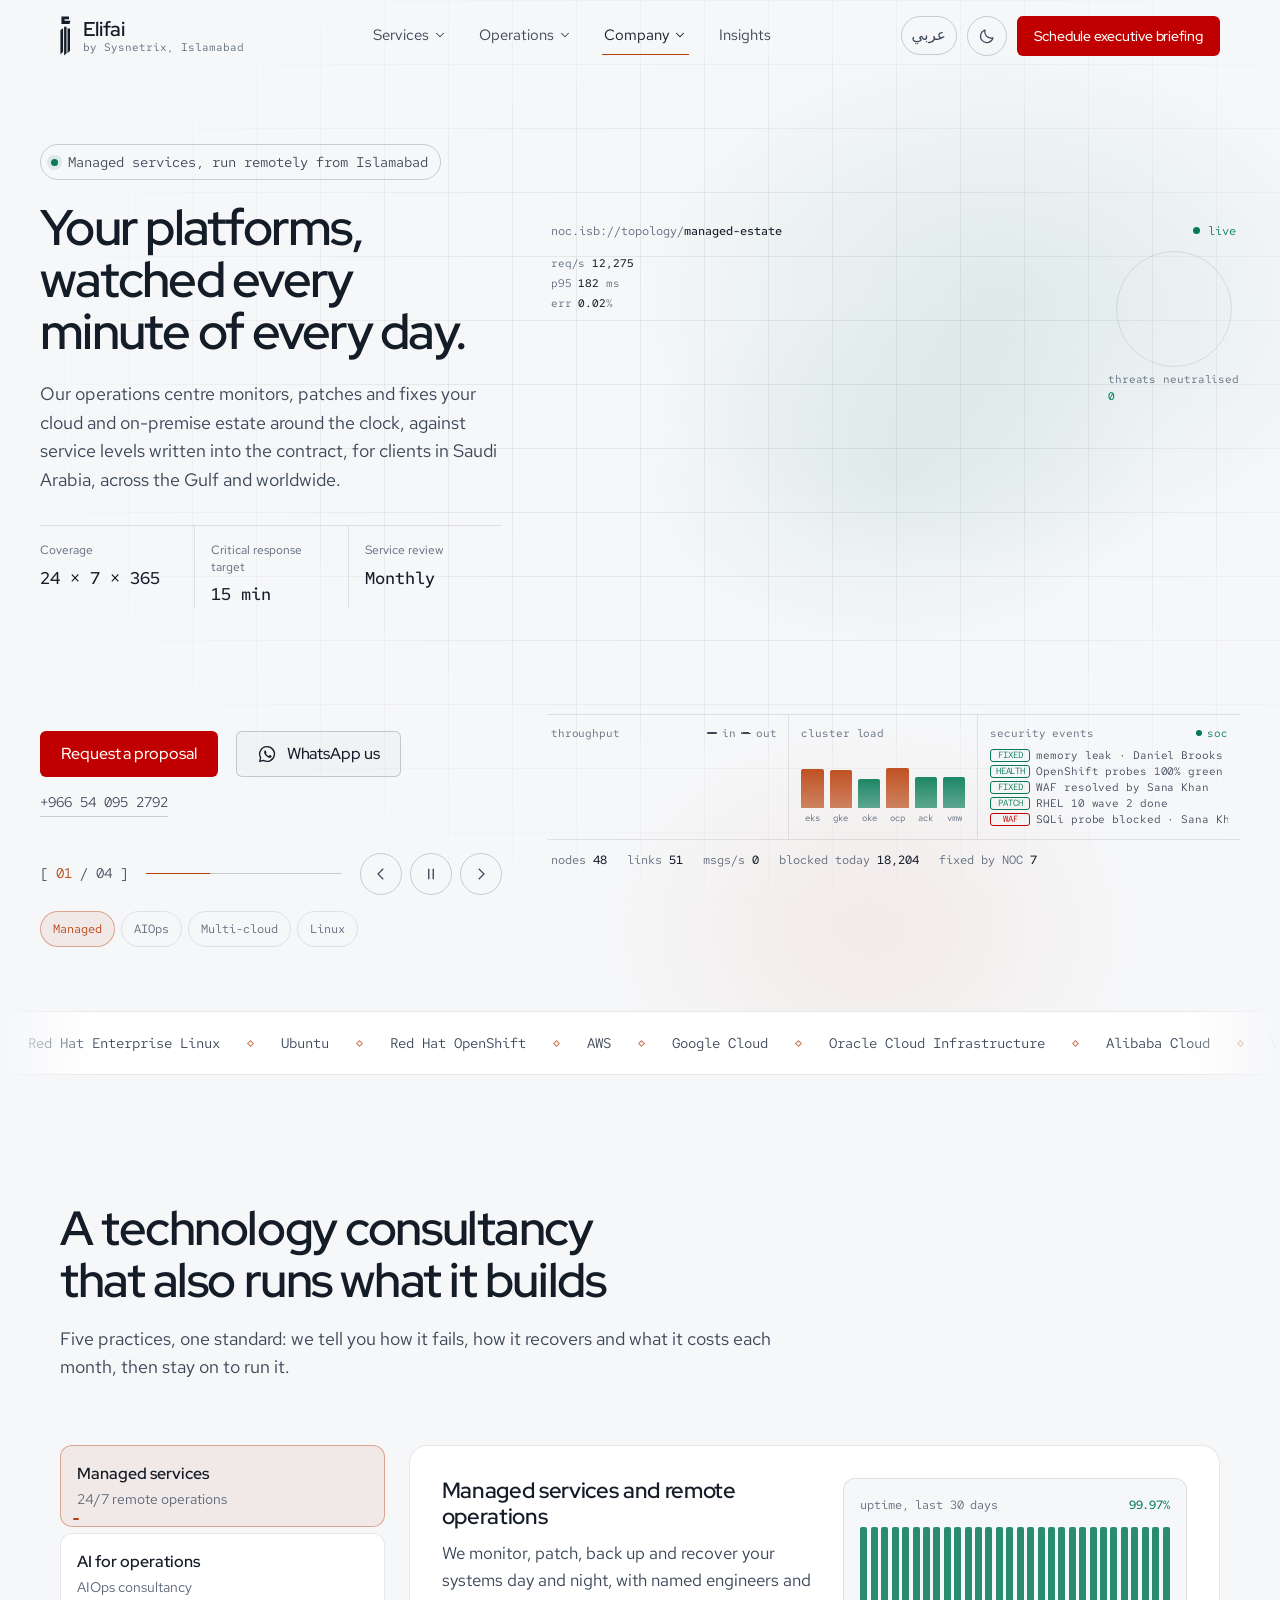
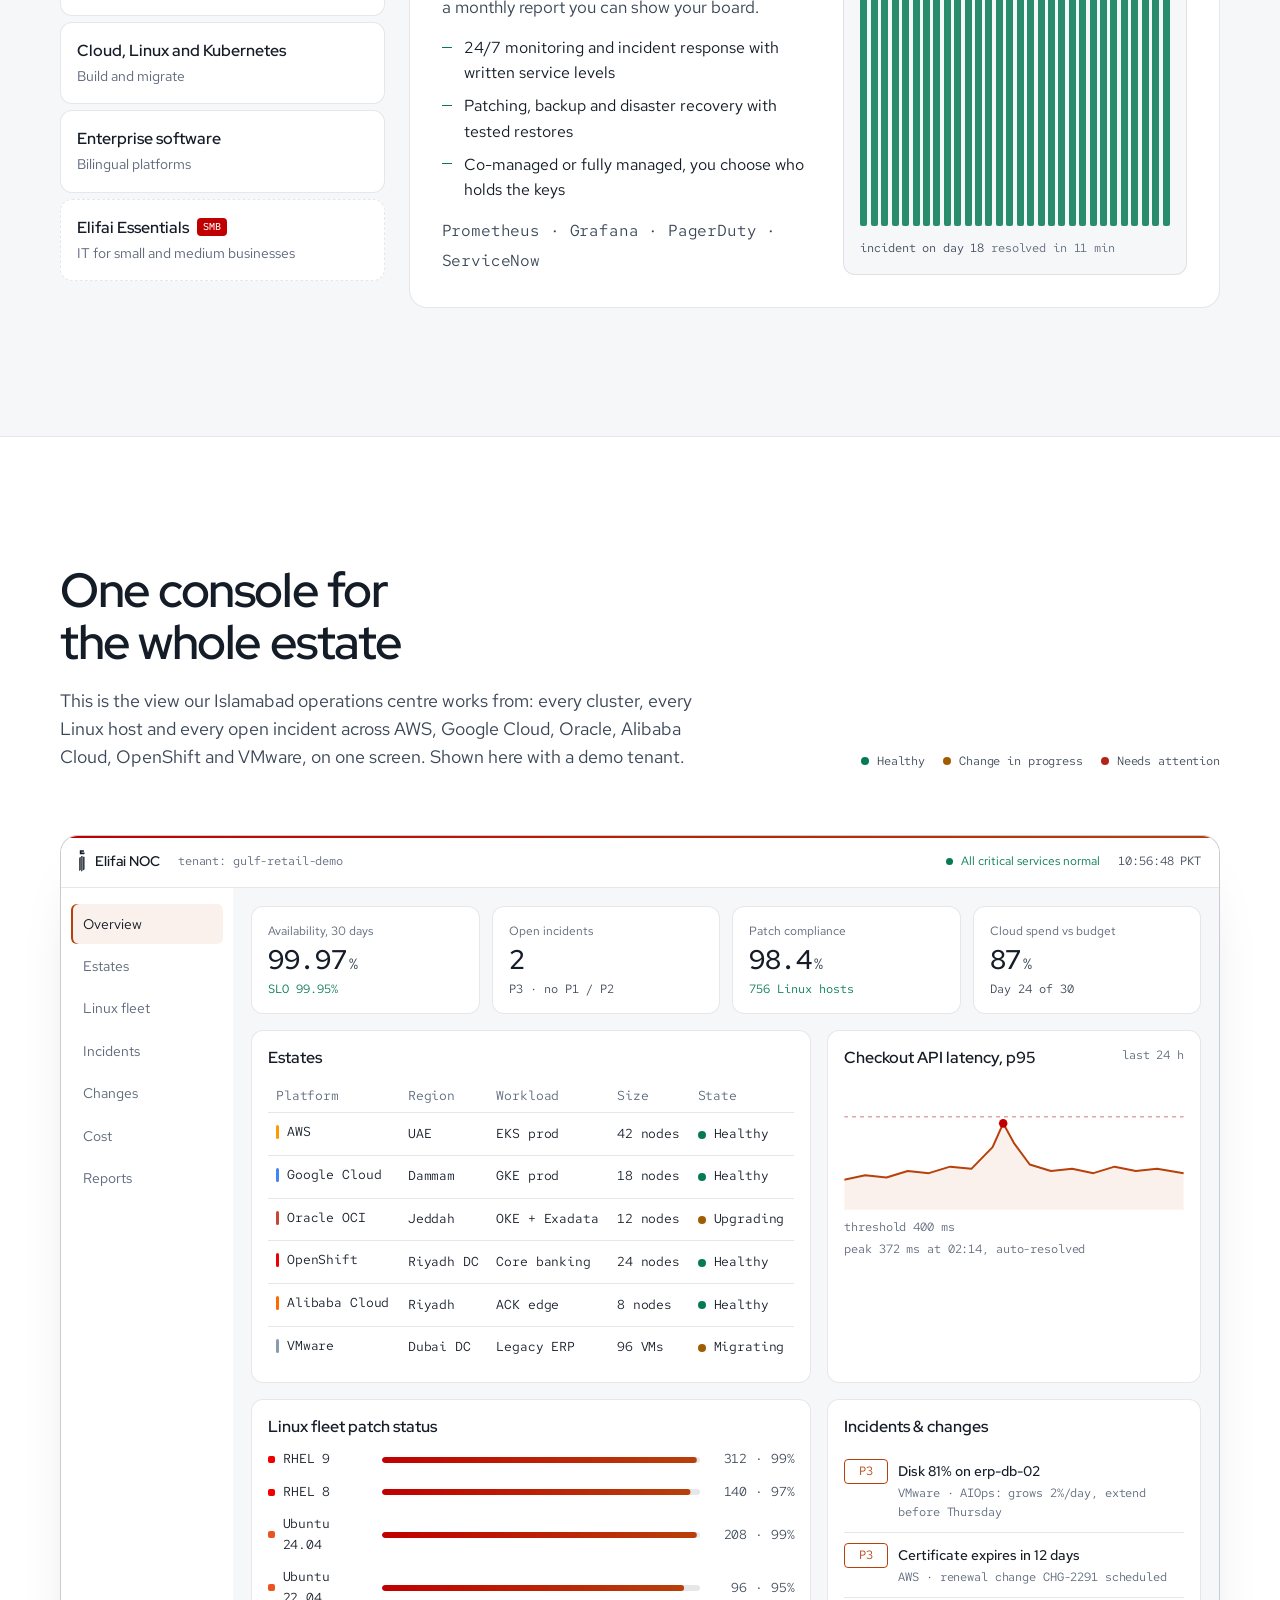
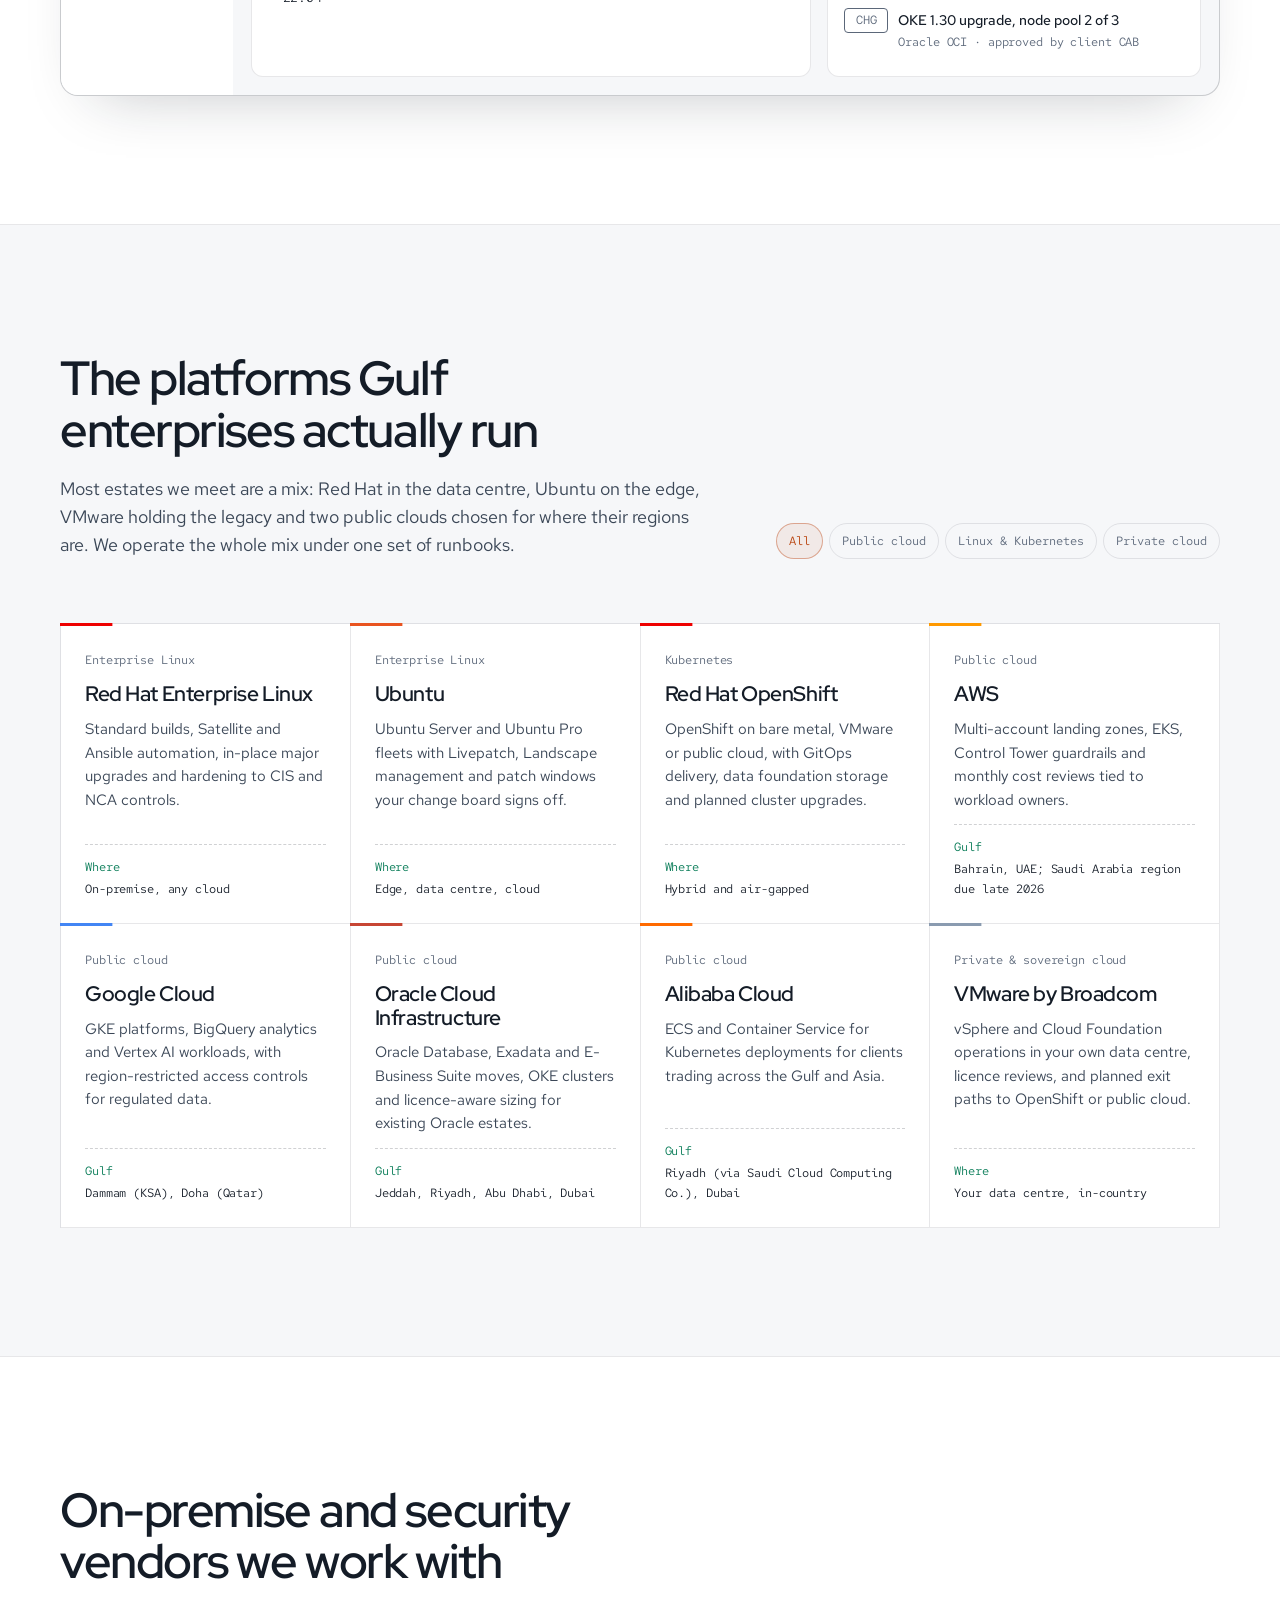
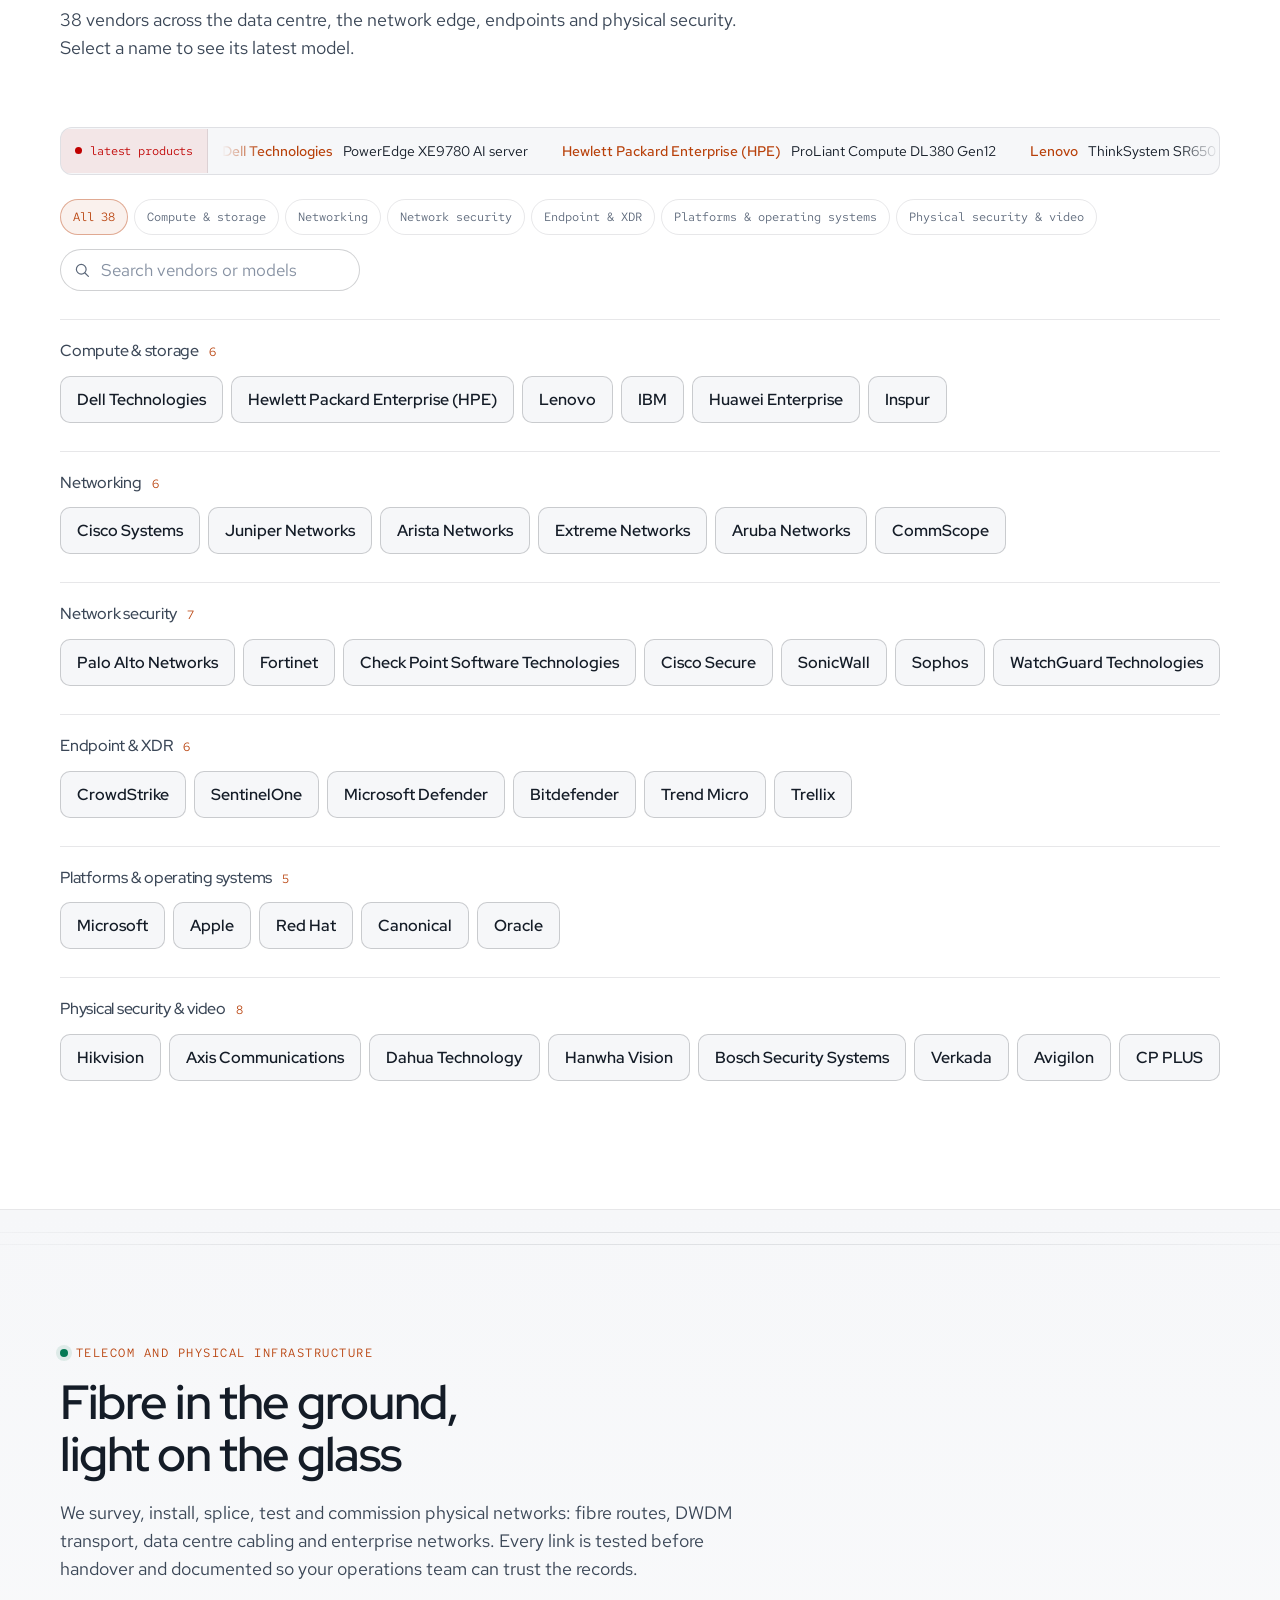
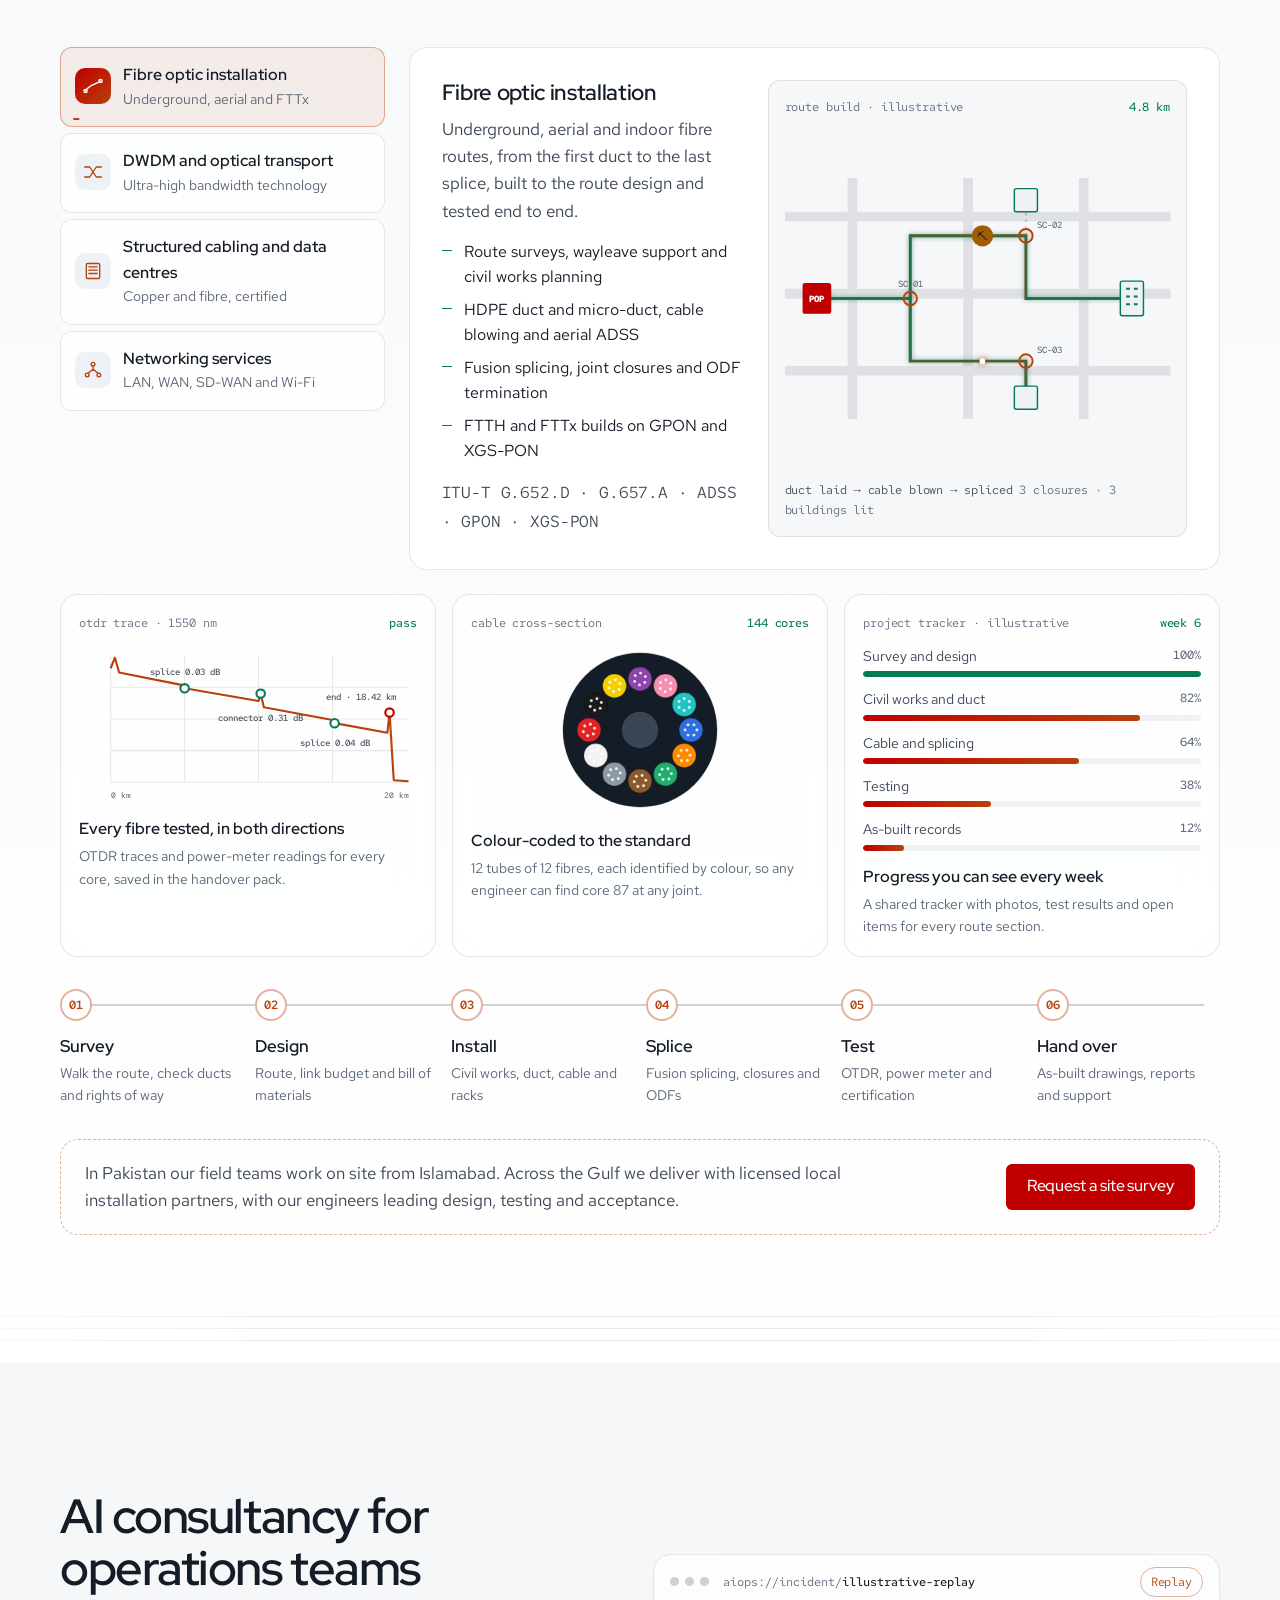
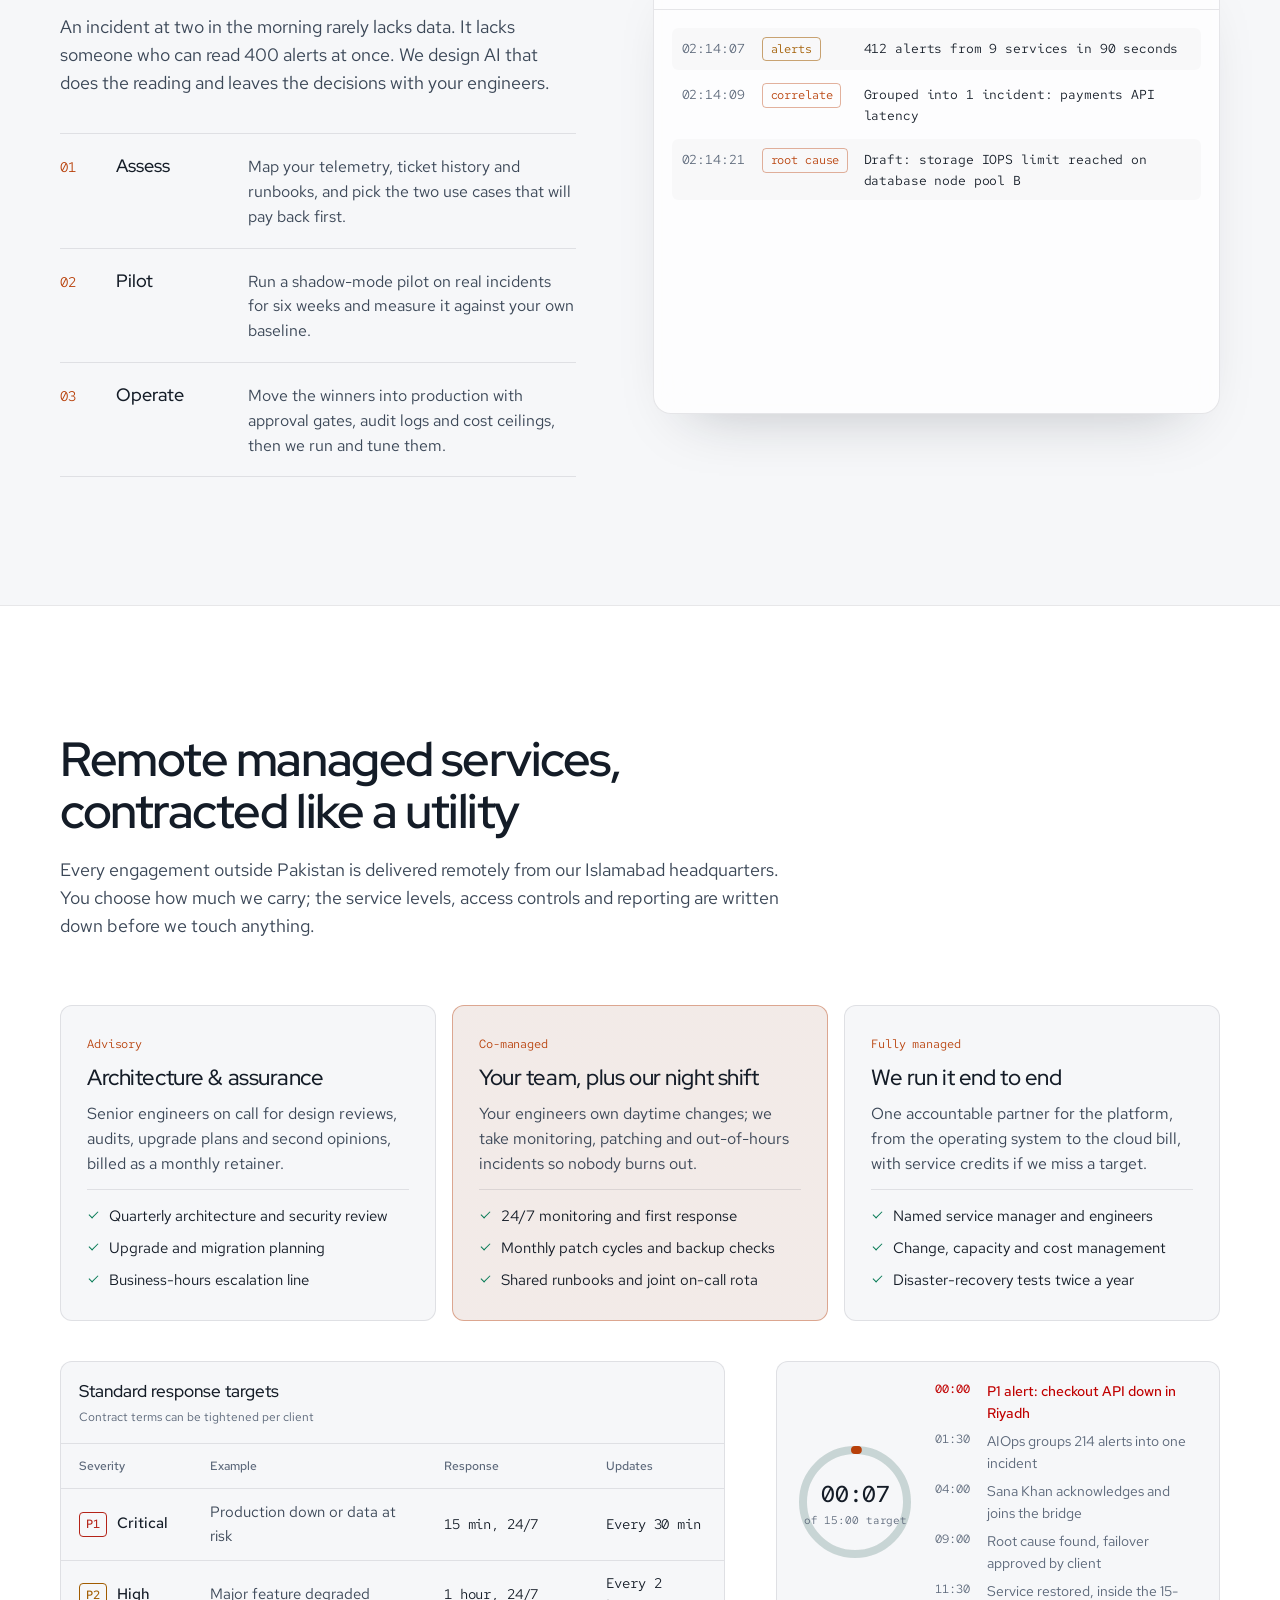
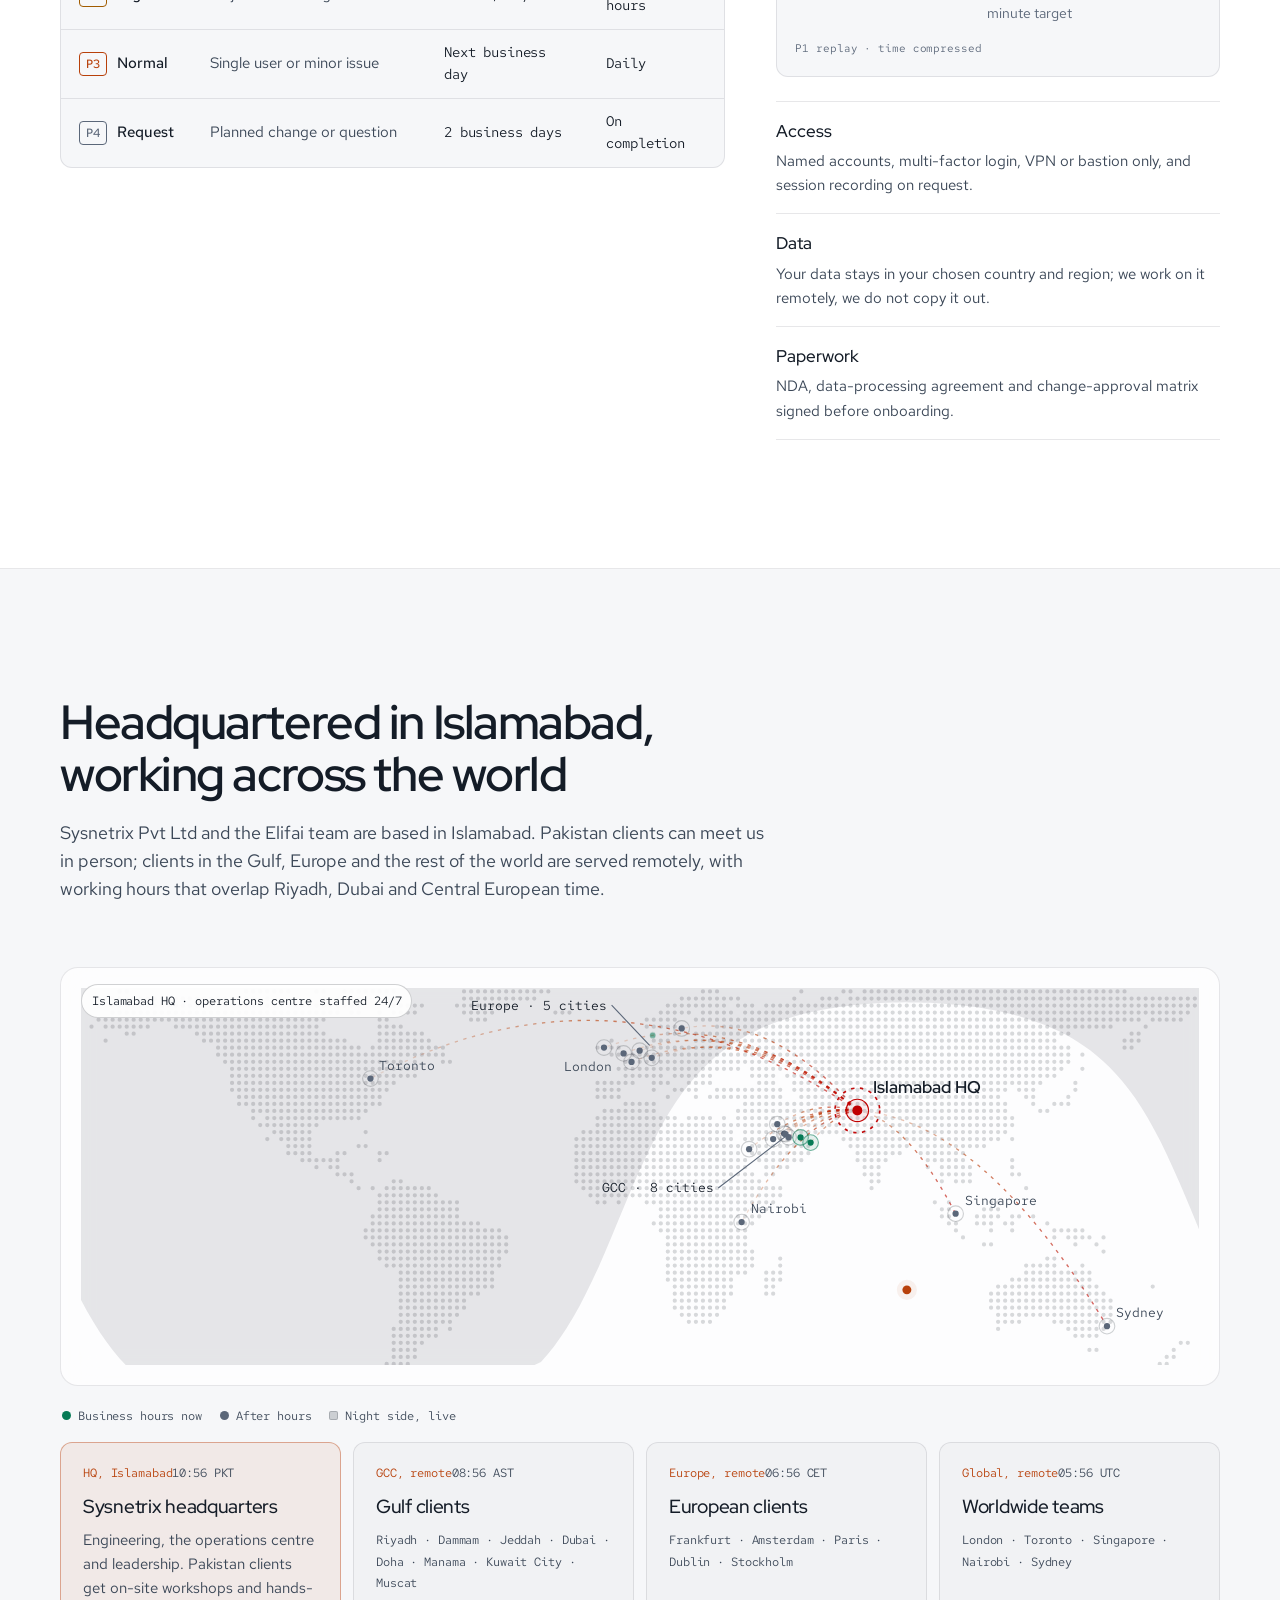
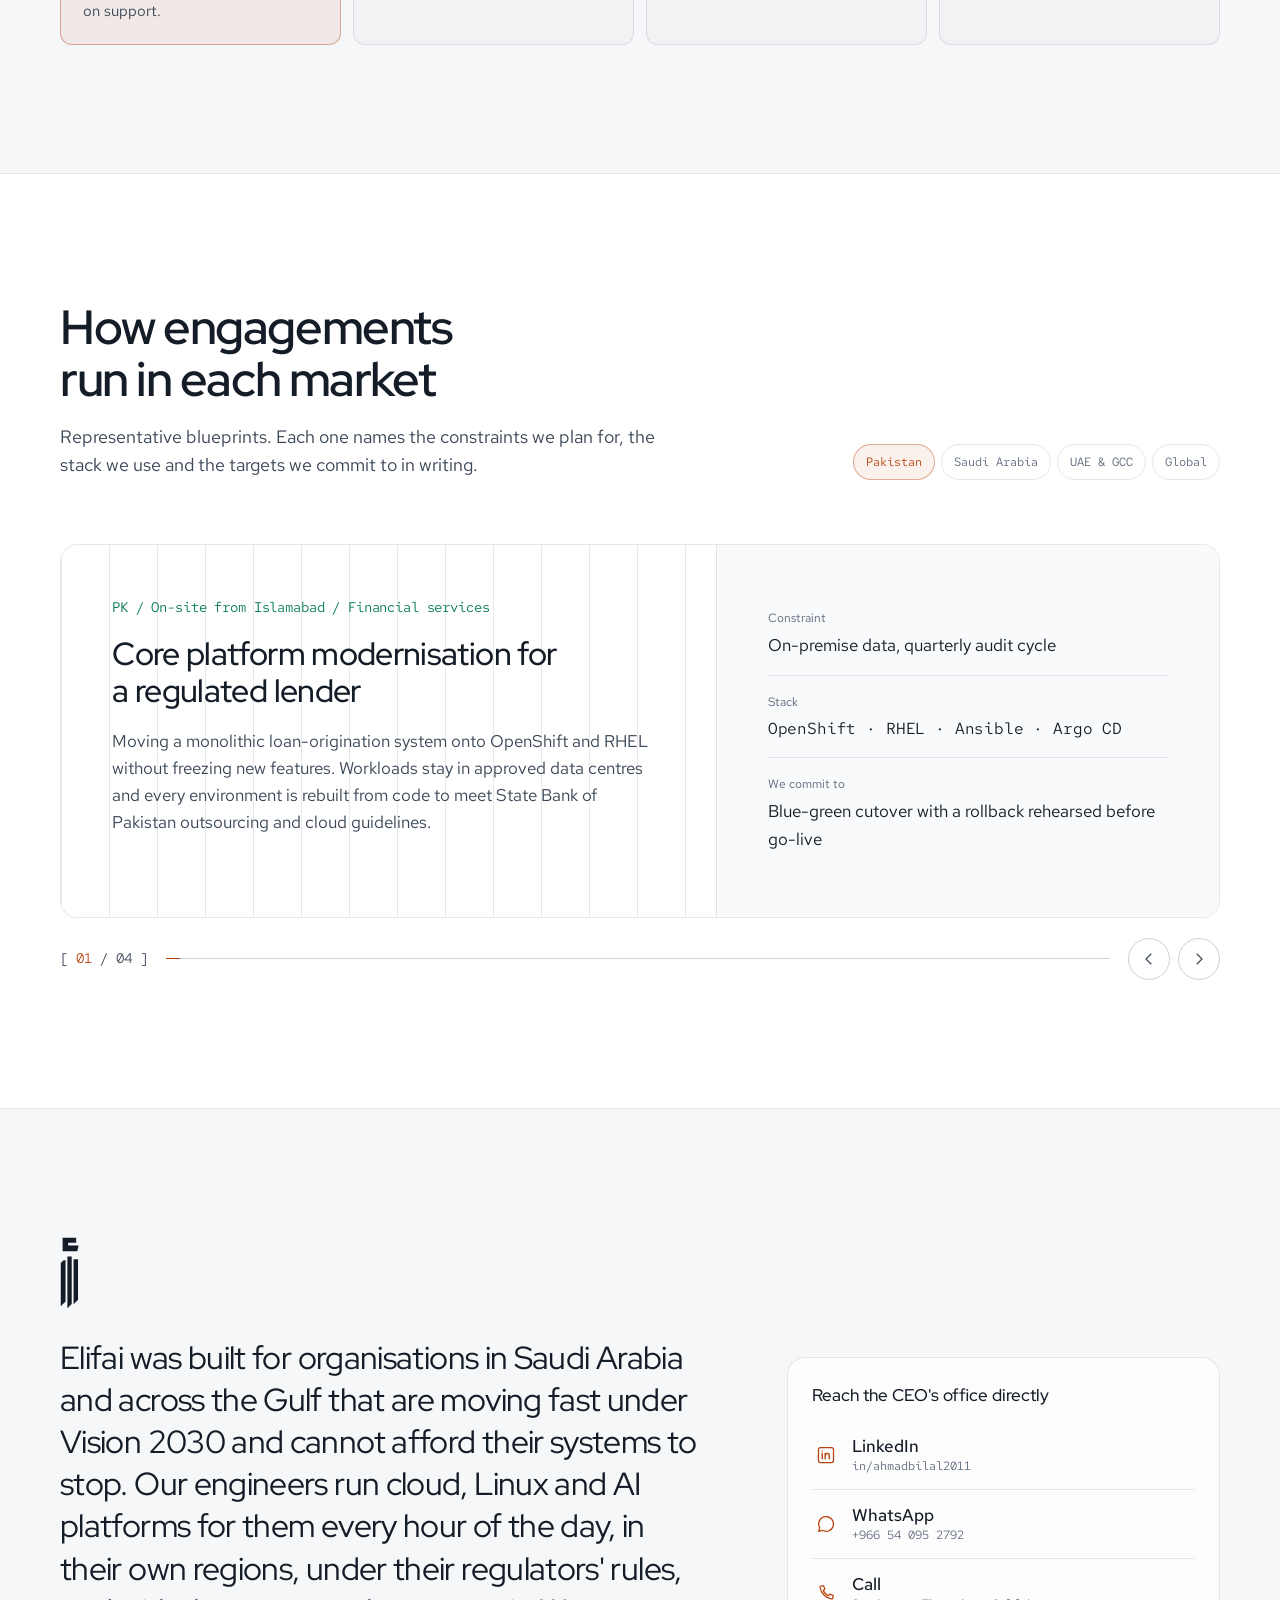
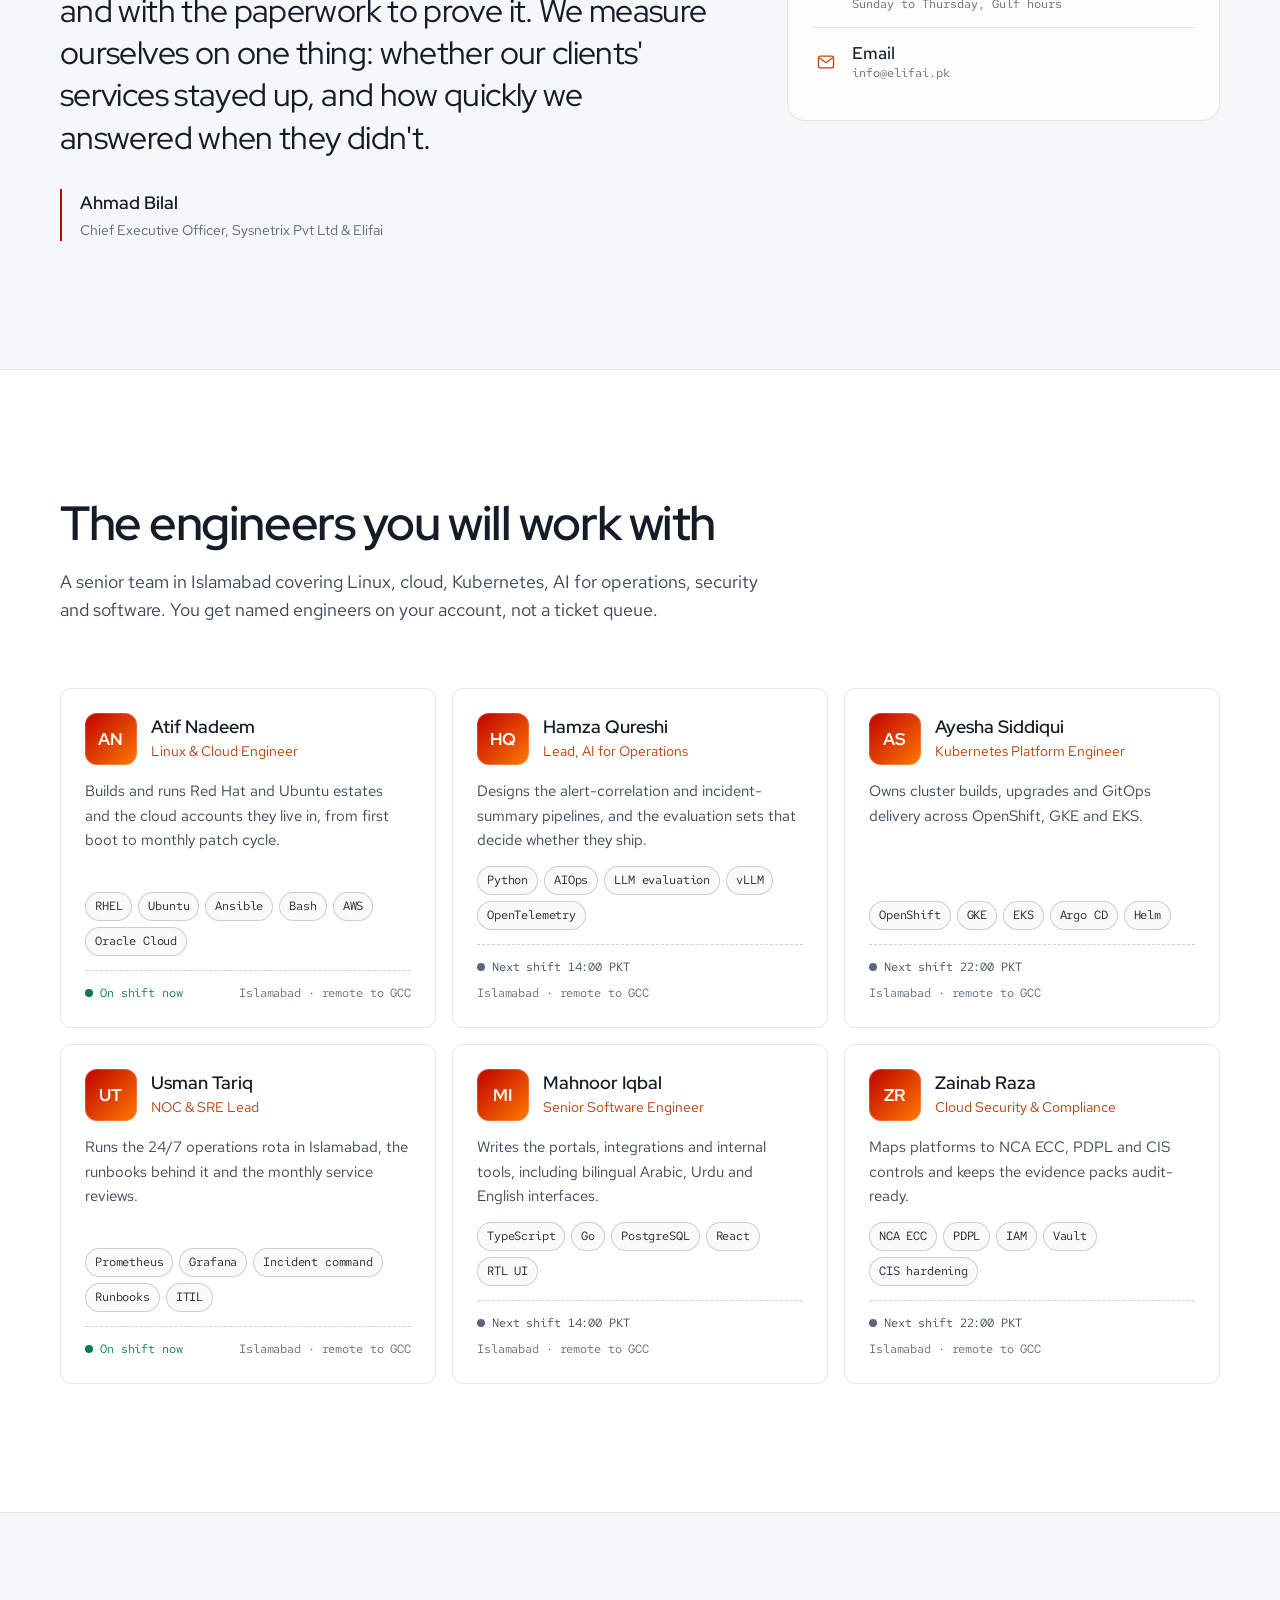
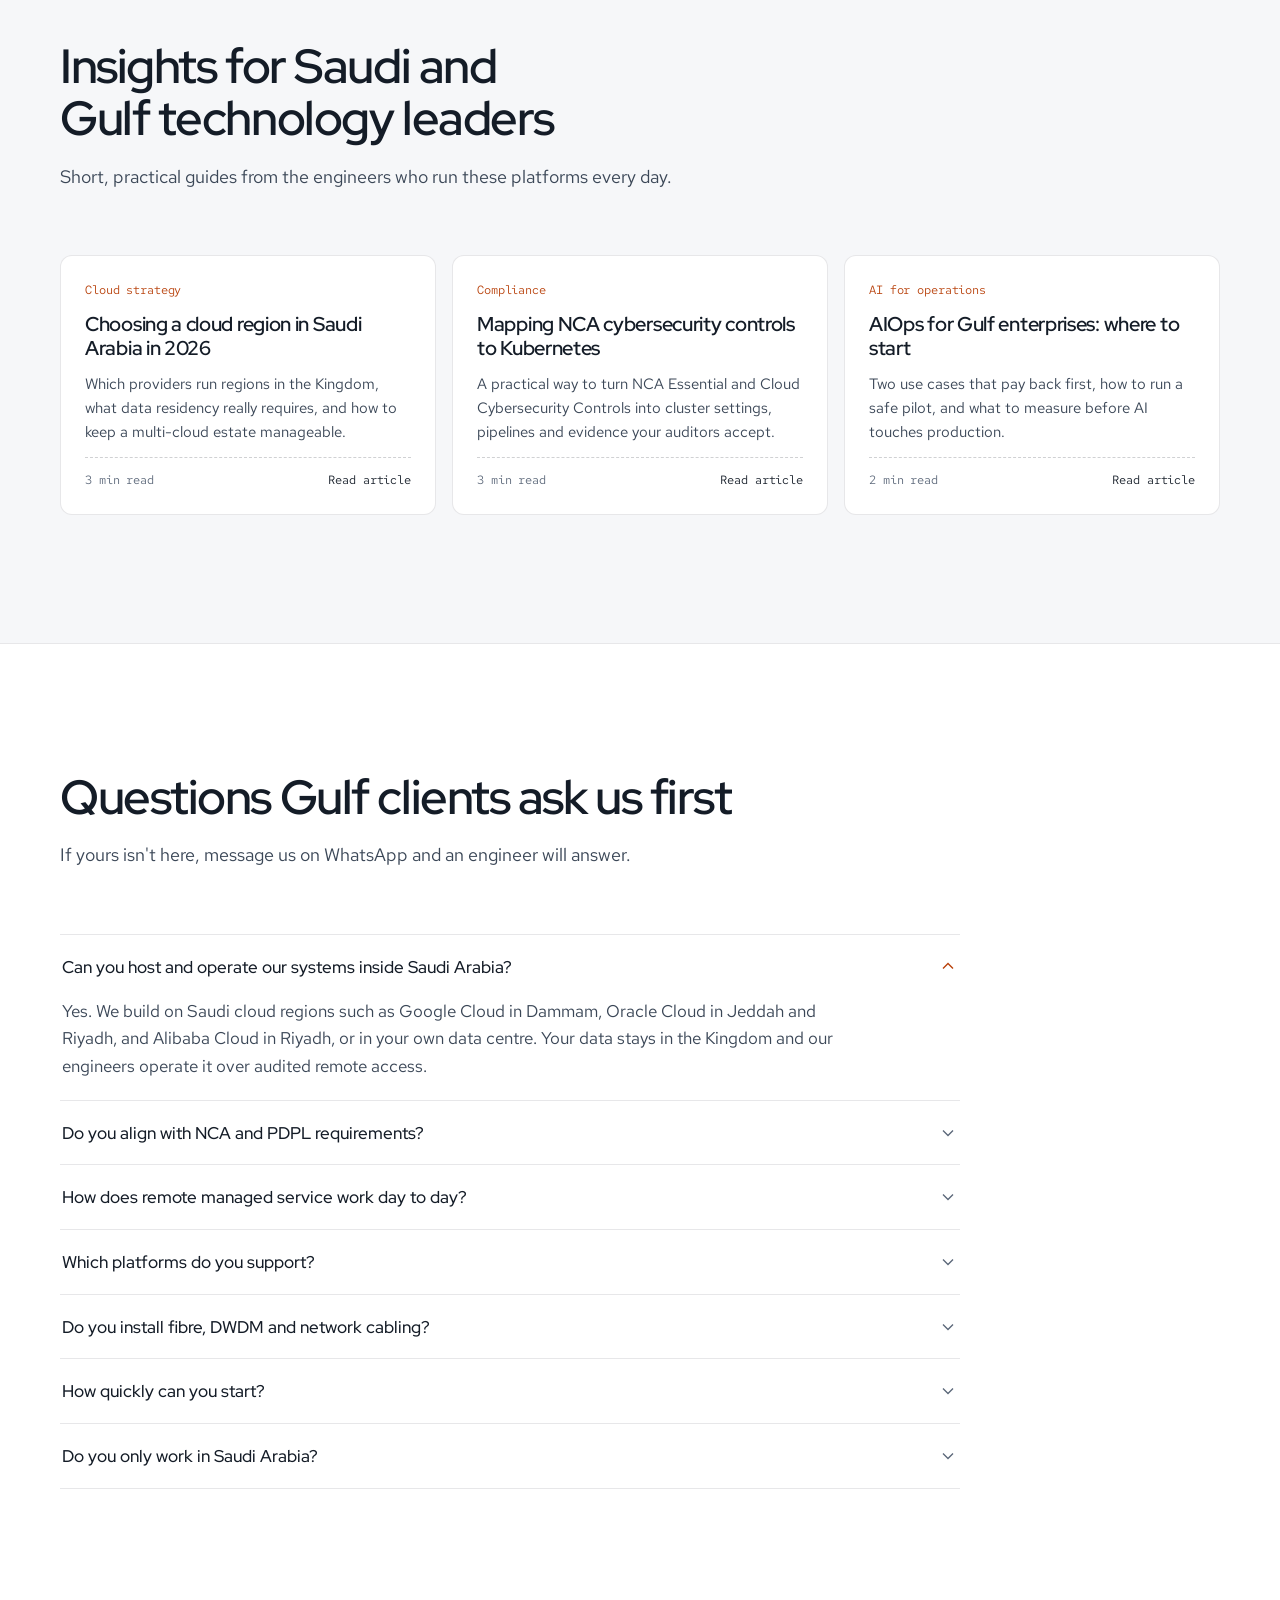
==== commit b559fd81: "v13: grouped mega menu (Services, Operations, Company, Insights) with deep links to tabs; DWDM copy " ====
--- a/index.html
+++ b/index.html
@@ -35,8 +35,8 @@
   <link rel="preconnect" href="https://fonts.googleapis.com">
   <link rel="preconnect" href="https://fonts.gstatic.com" crossorigin>
   <link rel="stylesheet" href="https://fonts.googleapis.com/css2?family=Red+Hat+Display:wght@500;600;700&amp;family=Red+Hat+Text:wght@400;500;600&amp;family=Red+Hat+Mono:wght@400;500&amp;display=swap">
-  <link rel="stylesheet" href="/assets/css/main.css?v=12">
-  <script type="module" src="/assets/js/main.js?v=12"></script>
+  <link rel="stylesheet" href="/assets/css/main.css?v=13">
+  <script type="module" src="/assets/js/main.js?v=13"></script>
 
   <script type="application/ld+json">
   {
@@ -82,16 +82,62 @@
         </span>
       </a>
 
-      <nav class="nav" aria-label="Primary">
+      <nav class="nav" aria-label="Primary" data-mm>
         <ul class="nav-list">
-          <li><a href="#capabilities">Services</a></li>
-          <li><a href="#platforms">Platforms</a></li>
-          <li><a href="#ecosystem">Vendors</a></li>
-          <li><a href="#telecom">Telecom</a></li>
-          <li><a href="#managed">Managed</a></li>
-          <li><a href="#team">Team</a></li>
-          <li><a href="#insights">Insights</a></li>
-          <li><a href="#contact">Contact</a></li>
+          <li class="mm-item">
+            <button type="button" class="mm-trigger" aria-expanded="false" aria-controls="mm-services" data-mm-trigger data-sections="capabilities telecom">Services<svg class="mm-chev" viewBox="0 0 24 24" aria-hidden="true"><path d="m6 9 6 6 6-6"/></svg></button>
+            <div class="mm-panel" id="mm-services" hidden data-mm-panel>
+              <div class="mm-inner">
+                <div class="mm-col">
+                  <p class="mm-head mono">What we do</p>
+                  <ul class="mm-grid"><li><a href="#capabilities" data-svc-open="0"><span class="mm-ic" aria-hidden="true"><svg viewBox="0 0 24 24"><path d="M3 12h4l2-5 4 10 2-5h6"/></svg></span><span class="mm-txt"><span class="mm-title">Managed services</span><span class="mm-sub">24/7 remote operations</span></span></a></li><li><a href="#capabilities" data-svc-open="1"><span class="mm-ic" aria-hidden="true"><svg viewBox="0 0 24 24"><path d="M12 3v4M12 17v4M3 12h4M17 12h4M6 6l2.5 2.5M15.5 15.5 18 18M6 18l2.5-2.5M15.5 8.5 18 6"/></svg></span><span class="mm-txt"><span class="mm-title">AI for operations</span><span class="mm-sub">AIOps consultancy</span></span></a></li><li><a href="#capabilities" data-svc-open="2"><span class="mm-ic" aria-hidden="true"><svg viewBox="0 0 24 24"><path d="M7 18h10a4 4 0 0 0 .6-8A6 6 0 0 0 6 11.5 3.3 3.3 0 0 0 7 18Z"/></svg></span><span class="mm-txt"><span class="mm-title">Cloud, Linux and Kubernetes</span><span class="mm-sub">Build and migrate</span></span></a></li><li><a href="#capabilities" data-svc-open="3"><span class="mm-ic" aria-hidden="true"><svg viewBox="0 0 24 24"><path d="m8 8-4 4 4 4M16 8l4 4-4 4M13 6l-2 12"/></svg></span><span class="mm-txt"><span class="mm-title">Enterprise software</span><span class="mm-sub">Bilingual platforms</span></span></a></li><li><a href="#capabilities" data-svc-open="4"><span class="mm-ic" aria-hidden="true"><svg viewBox="0 0 24 24"><path d="M4 8h16v11H4zM9 8V5h6v3M4 13h16"/></svg></span><span class="mm-txt"><span class="mm-title">Elifai Essentials <span class="mm-badge mono">SMB</span></span><span class="mm-sub">IT for small and medium businesses</span></span></a></li><li><a href="#telecom"><span class="mm-ic" aria-hidden="true"><svg viewBox="0 0 24 24"><path d="M3 18c4-8 14-8 18-12"/><circle cx="3" cy="18" r="1.6"/><circle cx="21" cy="6" r="1.6"/></svg></span><span class="mm-txt"><span class="mm-title">Telecom and fibre <span class="mm-badge mono">New</span></span><span class="mm-sub">Fibre, DWDM, cabling and networks</span></span></a></li></ul>
+                </div>
+                <aside class="mm-promo">
+                  <span class="mm-fiber" aria-hidden="true"><i></i><i></i><i></i></span>
+                  <p class="mm-promo-k mono">New service</p>
+                  <p class="mm-promo-t">Telecom and fibre</p>
+                  <p class="mm-promo-s">Fibre installation, DWDM ultra-high bandwidth transport, structured cabling and networks, tested before handover.</p>
+                  <a class="mm-promo-a" href="#telecom">See telecom services <span aria-hidden="true">→</span></a>
+                </aside>
+              </div>
+            </div>
+          </li>
+          <li class="mm-item">
+            <button type="button" class="mm-trigger" aria-expanded="false" aria-controls="mm-ops" data-mm-trigger data-sections="noc aiops managed platforms ecosystem">Operations<svg class="mm-chev" viewBox="0 0 24 24" aria-hidden="true"><path d="m6 9 6 6 6-6"/></svg></button>
+            <div class="mm-panel" id="mm-ops" hidden data-mm-panel>
+              <div class="mm-inner">
+                <div class="mm-col">
+                  <p class="mm-head mono">How we run it</p>
+                  <ul class="mm-grid"><li><a href="#noc"><span class="mm-ic" aria-hidden="true"><svg viewBox="0 0 24 24"><path d="M3 4h18v12H3zM8 20h8M12 16v4M6 12l3-3 2 2 4-4 3 3"/></svg></span><span class="mm-txt"><span class="mm-title">NOC console</span><span class="mm-sub">One console for the whole estate</span></span></a></li><li><a href="#aiops"><span class="mm-ic" aria-hidden="true"><svg viewBox="0 0 24 24"><path d="M12 3v4M12 17v4M3 12h4M17 12h4M6 6l2.5 2.5M15.5 15.5 18 18M6 18l2.5-2.5M15.5 8.5 18 6"/></svg></span><span class="mm-txt"><span class="mm-title">AI operations</span><span class="mm-sub">How AI reads the alerts</span></span></a></li><li><a href="#managed"><span class="mm-ic" aria-hidden="true"><svg viewBox="0 0 24 24"><circle cx="12" cy="12" r="9"/><path d="M12 7v5l3 2"/></svg></span><span class="mm-txt"><span class="mm-title">Managed services and SLAs</span><span class="mm-sub">Response targets and models</span></span></a></li><li><a href="#platforms"><span class="mm-ic" aria-hidden="true"><svg viewBox="0 0 24 24"><path d="m12 3 9 5-9 5-9-5 9-5ZM3 13l9 5 9-5"/></svg></span><span class="mm-txt"><span class="mm-title">Platforms</span><span class="mm-sub">Clouds, Linux and Kubernetes</span></span></a></li><li><a href="#ecosystem"><span class="mm-ic" aria-hidden="true"><svg viewBox="0 0 24 24"><path d="M4 4h7v7H4zM13 4h7v7h-7zM4 13h7v7H4zM13 13h7v7h-7z"/></svg></span><span class="mm-txt"><span class="mm-title">Vendors</span><span class="mm-sub">On-premise and security vendors</span></span></a></li></ul>
+                </div>
+                <aside class="mm-promo">
+                  <p class="mm-promo-k mono"><span class="live-dot" aria-hidden="true"></span> Operations centre</p>
+                  <p class="mm-promo-t">Open 24/7</p>
+                  <span class="mm-bars" aria-hidden="true"><i style="--h:42%"></i><i style="--h:58%"></i><i style="--h:36%"></i><i style="--h:71%"></i><i style="--h:49%"></i><i style="--h:63%"></i><i style="--h:40%"></i><i style="--h:55%"></i></span>
+                  <p class="mm-promo-s">P1 response target of 15 minutes, every hour of every day.</p>
+                  <a class="mm-promo-a" href="#noc">Open the console <span aria-hidden="true">→</span></a>
+                </aside>
+              </div>
+            </div>
+          </li>
+          <li class="mm-item">
+            <button type="button" class="mm-trigger" aria-expanded="false" aria-controls="mm-company" data-mm-trigger data-sections="footprint engagements leadership team faq contact">Company<svg class="mm-chev" viewBox="0 0 24 24" aria-hidden="true"><path d="m6 9 6 6 6-6"/></svg></button>
+            <div class="mm-panel" id="mm-company" hidden data-mm-panel>
+              <div class="mm-inner">
+                <div class="mm-col">
+                  <p class="mm-head mono">Sysnetrix Pvt Ltd</p>
+                  <ul class="mm-grid"><li><a href="#leadership"><span class="mm-ic" aria-hidden="true"><svg viewBox="0 0 24 24"><circle cx="12" cy="8" r="4"/><path d="M4 21c1-4 4-6 8-6s7 2 8 6"/></svg></span><span class="mm-txt"><span class="mm-title">Leadership</span><span class="mm-sub">A message from the CEO</span></span></a></li><li><a href="#team"><span class="mm-ic" aria-hidden="true"><svg viewBox="0 0 24 24"><circle cx="9" cy="8" r="3.5"/><path d="M2.5 20c.8-3.5 3.4-5.5 6.5-5.5s5.7 2 6.5 5.5M16 4.5a3.5 3.5 0 0 1 0 7M18 14.8c1.8.7 3 2.5 3.5 5.2"/></svg></span><span class="mm-txt"><span class="mm-title">Team</span><span class="mm-sub">The engineers you will work with</span></span></a></li><li><a href="#footprint"><span class="mm-ic" aria-hidden="true"><svg viewBox="0 0 24 24"><circle cx="12" cy="12" r="9"/><path d="M3 12h18M12 3c3 3 3 15 0 18M12 3c-3 3-3 15 0 18"/></svg></span><span class="mm-txt"><span class="mm-title">Global footprint</span><span class="mm-sub">Islamabad HQ, remote worldwide</span></span></a></li><li><a href="#engagements"><span class="mm-ic" aria-hidden="true"><svg viewBox="0 0 24 24"><path d="M5 21V4h11l-2 4 2 4H5"/></svg></span><span class="mm-txt"><span class="mm-title">How we engage</span><span class="mm-sub">Blueprints for each market</span></span></a></li><li><a href="#faq"><span class="mm-ic" aria-hidden="true"><svg viewBox="0 0 24 24"><circle cx="12" cy="12" r="9"/><path d="M9.5 9a2.5 2.5 0 1 1 3.5 2.3c-.7.3-1 .8-1 1.5M12 17h.01"/></svg></span><span class="mm-txt"><span class="mm-title">FAQ</span><span class="mm-sub">Questions Gulf clients ask first</span></span></a></li><li><a href="#contact"><span class="mm-ic" aria-hidden="true"><svg viewBox="0 0 24 24"><path d="M3 6h18v12H3zM3 7l9 6 9-6"/></svg></span><span class="mm-txt"><span class="mm-title">Contact</span><span class="mm-sub">Talk to a senior engineer</span></span></a></li></ul>
+                </div>
+                <aside class="mm-promo">
+                  <p class="mm-promo-k mono">Headquarters</p>
+                  <p class="mm-promo-t">Islamabad, Pakistan</p>
+                  <p class="mm-promo-s">Remote delivery to Saudi Arabia, the Gulf, Europe and worldwide.</p>
+                  <a class="mm-promo-a" href="https://wa.me/966540952792" rel="noopener">WhatsApp +966 54 095 2792 <span aria-hidden="true">→</span></a>
+                </aside>
+              </div>
+            </div>
+          </li>
+          <li><a class="nav-link" href="#insights">Insights</a></li>
         </ul>
       </nav>
 
@@ -110,21 +156,8 @@
     </div>
 
     <div class="mobile-nav" id="mobile-nav" hidden data-mobile-nav>
-      <ul>
-        <li><a href="#capabilities">Services</a></li>
-        <li><a href="#noc">NOC</a></li>
-        <li><a href="#platforms">Platforms</a></li>
-        <li><a href="#ecosystem">Vendors</a></li>
-        <li><a href="#telecom">Telecom and fibre</a></li>
-        <li><a href="#aiops">AI operations</a></li>
-        <li><a href="#managed">Managed services</a></li>
-        <li><a href="#team">Team</a></li>
-        <li><a href="#insights">Insights</a></li>
-        <li><a href="#faq">FAQ</a></li>
-        <li><a href="#contact">Contact</a></li>
-        <li><a href="/ar/" hreflang="ar" lang="ar">العربية</a></li>
-      </ul>
-      <a class="btn btn-primary" href="#contact" data-topic="Executive briefing">Schedule executive briefing</a>
+<p class="mnav-head mono">Services</p><ul class="mnav-grid"><li><a href="#capabilities" data-svc-open="0"><span class="mm-ic" aria-hidden="true"><svg viewBox="0 0 24 24"><path d="M3 12h4l2-5 4 10 2-5h6"/></svg></span><span>Managed services</span></a></li><li><a href="#capabilities" data-svc-open="1"><span class="mm-ic" aria-hidden="true"><svg viewBox="0 0 24 24"><path d="M12 3v4M12 17v4M3 12h4M17 12h4M6 6l2.5 2.5M15.5 15.5 18 18M6 18l2.5-2.5M15.5 8.5 18 6"/></svg></span><span>AI for operations</span></a></li><li><a href="#capabilities" data-svc-open="2"><span class="mm-ic" aria-hidden="true"><svg viewBox="0 0 24 24"><path d="M7 18h10a4 4 0 0 0 .6-8A6 6 0 0 0 6 11.5 3.3 3.3 0 0 0 7 18Z"/></svg></span><span>Cloud, Linux and Kubernetes</span></a></li><li><a href="#capabilities" data-svc-open="3"><span class="mm-ic" aria-hidden="true"><svg viewBox="0 0 24 24"><path d="m8 8-4 4 4 4M16 8l4 4-4 4M13 6l-2 12"/></svg></span><span>Enterprise software</span></a></li><li><a href="#capabilities" data-svc-open="4"><span class="mm-ic" aria-hidden="true"><svg viewBox="0 0 24 24"><path d="M4 8h16v11H4zM9 8V5h6v3M4 13h16"/></svg></span><span>Elifai Essentials</span></a></li><li><a href="#telecom"><span class="mm-ic" aria-hidden="true"><svg viewBox="0 0 24 24"><path d="M3 18c4-8 14-8 18-12"/><circle cx="3" cy="18" r="1.6"/><circle cx="21" cy="6" r="1.6"/></svg></span><span>Telecom and fibre</span></a></li></ul><p class="mnav-head mono">Operations</p><ul class="mnav-grid"><li><a href="#noc"><span class="mm-ic" aria-hidden="true"><svg viewBox="0 0 24 24"><path d="M3 4h18v12H3zM8 20h8M12 16v4M6 12l3-3 2 2 4-4 3 3"/></svg></span><span>NOC console</span></a></li><li><a href="#aiops"><span class="mm-ic" aria-hidden="true"><svg viewBox="0 0 24 24"><path d="M12 3v4M12 17v4M3 12h4M17 12h4M6 6l2.5 2.5M15.5 15.5 18 18M6 18l2.5-2.5M15.5 8.5 18 6"/></svg></span><span>AI operations</span></a></li><li><a href="#managed"><span class="mm-ic" aria-hidden="true"><svg viewBox="0 0 24 24"><circle cx="12" cy="12" r="9"/><path d="M12 7v5l3 2"/></svg></span><span>Managed services and SLAs</span></a></li><li><a href="#platforms"><span class="mm-ic" aria-hidden="true"><svg viewBox="0 0 24 24"><path d="m12 3 9 5-9 5-9-5 9-5ZM3 13l9 5 9-5"/></svg></span><span>Platforms</span></a></li><li><a href="#ecosystem"><span class="mm-ic" aria-hidden="true"><svg viewBox="0 0 24 24"><path d="M4 4h7v7H4zM13 4h7v7h-7zM4 13h7v7H4zM13 13h7v7h-7z"/></svg></span><span>Vendors</span></a></li></ul><p class="mnav-head mono">Company</p><ul class="mnav-grid"><li><a href="#leadership"><span class="mm-ic" aria-hidden="true"><svg viewBox="0 0 24 24"><circle cx="12" cy="8" r="4"/><path d="M4 21c1-4 4-6 8-6s7 2 8 6"/></svg></span><span>Leadership</span></a></li><li><a href="#team"><span class="mm-ic" aria-hidden="true"><svg viewBox="0 0 24 24"><circle cx="9" cy="8" r="3.5"/><path d="M2.5 20c.8-3.5 3.4-5.5 6.5-5.5s5.7 2 6.5 5.5M16 4.5a3.5 3.5 0 0 1 0 7M18 14.8c1.8.7 3 2.5 3.5 5.2"/></svg></span><span>Team</span></a></li><li><a href="#footprint"><span class="mm-ic" aria-hidden="true"><svg viewBox="0 0 24 24"><circle cx="12" cy="12" r="9"/><path d="M3 12h18M12 3c3 3 3 15 0 18M12 3c-3 3-3 15 0 18"/></svg></span><span>Global footprint</span></a></li><li><a href="#engagements"><span class="mm-ic" aria-hidden="true"><svg viewBox="0 0 24 24"><path d="M5 21V4h11l-2 4 2 4H5"/></svg></span><span>How we engage</span></a></li><li><a href="#faq"><span class="mm-ic" aria-hidden="true"><svg viewBox="0 0 24 24"><circle cx="12" cy="12" r="9"/><path d="M9.5 9a2.5 2.5 0 1 1 3.5 2.3c-.7.3-1 .8-1 1.5M12 17h.01"/></svg></span><span>FAQ</span></a></li><li><a href="#contact"><span class="mm-ic" aria-hidden="true"><svg viewBox="0 0 24 24"><path d="M3 6h18v12H3zM3 7l9 6 9-6"/></svg></span><span>Contact</span></a></li><li><a href="#insights"><span class="mm-ic" aria-hidden="true"><svg viewBox="0 0 24 24"><path d="m12 3 9 5-9 5-9-5 9-5ZM3 13l9 5 9-5"/></svg></span><span>Insights</span></a></li></ul>
+      <div class="mnav-foot"><a class="lang-link" href="/ar/" hreflang="ar" lang="ar">العربية</a><a class="btn btn-primary" href="#contact" data-topic="Executive briefing">Schedule executive briefing</a></div>
     </div>
   </header>
 
@@ -852,7 +885,7 @@
             </button>
             <button type="button" role="tab" id="tel-t2" aria-controls="tel-p2" aria-selected="false" tabindex="-1" data-tel-tab="1">
               <span class="tel-tab-ic" aria-hidden="true"><svg viewBox="0 0 24 24"><path d="M2 6h6l4 6-4 6H2M22 6h-6l-4 6 4 6h6"/></svg></span>
-              <span><span class="tel-tab-title">DWDM and optical transport</span><span class="tel-tab-sub">100G and 400G wavelengths</span></span>
+              <span><span class="tel-tab-title">DWDM and optical transport</span><span class="tel-tab-sub">Ultra-high bandwidth technology</span></span>
               <span class="tel-tab-bar" aria-hidden="true"><i></i></span>
             </button>
             <button type="button" role="tab" id="tel-t3" aria-controls="tel-p3" aria-selected="false" tabindex="-1" data-tel-tab="2">
@@ -908,17 +941,17 @@
             <article class="tel-panel" role="tabpanel" id="tel-p2" aria-labelledby="tel-t2" data-tel-panel hidden>
               <div class="tel-copy">
                 <h3>DWDM and optical transport</h3>
-                <p>Wavelength networks that carry many 100G and 400G channels over one fibre pair, between cities, data centres and carrier points of presence.</p>
+                <p>DWDM ultra-high bandwidth technology: many wavelengths of light share one fibre pair, carrying traffic between cities, data centres and carrier points of presence.</p>
                 <ul class="cap-points">
                   <li>Link budget, OSNR and dispersion design before anything is ordered</li>
                   <li>ROADM, multiplexer and amplifier installation and commissioning</li>
                   <li>Channel turn-up, bit-error-rate testing and alarms into your NOC</li>
                   <li>Capacity upgrades planned without service interruption</li>
                 </ul>
-                <p class="cap-stack mono">C-band · ROADM · EDFA · OTN · 100G / 400G coherent</p>
+                <p class="cap-stack mono">C-band · ROADM · EDFA · OTN · coherent optics</p>
               </div>
               <figure class="tel-viz" aria-hidden="true">
-                <p class="viz-title mono">site A → site B · 80 km <b>6 × 100G</b></p>
+                <p class="viz-title mono">site A → site B · 80 km <b>6 wavelengths</b></p>
                 <svg class="tel-dwdm" viewBox="0 0 400 230">
                   <g class="lambdas-in">
                     <path style="--c:#7C5CFF" d="M18 40 C70 40 80 100 120 108"/>
--- a/assets/css/main.css
+++ b/assets/css/main.css
@@ -212,7 +212,7 @@
 .brand-tag { font-family: var(--font-mono); font-size: 0.7rem; color: var(--muted); letter-spacing: 0; white-space: nowrap; }
 
 .nav { display: flex; align-items: center; margin-inline: auto; }
-.nav-list { display: flex; gap: clamp(16px, 1.8vw, 26px); }
+.nav-list { display: flex; align-items: center; gap: clamp(18px, 2.2vw, 34px); }
 .header-actions { display: flex; align-items: center; gap: 10px; }
 .theme-toggle {
   width: 40px; height: 40px; display: grid; place-items: center; border-radius: 50%;
@@ -223,16 +223,18 @@
 .theme-toggle .i-moon { display: none; }
 :root[data-theme="light"] .theme-toggle .i-sun { display: none; }
 :root[data-theme="light"] .theme-toggle .i-moon { display: block; }
-.nav-list a {
-  font-size: 0.93rem; white-space: nowrap; color: var(--text-2); position: relative; padding: 6px 0;
-  transition: color .2s;
-}
-.nav-list a::after {
+.nav-link, .mm-trigger {
+  font-size: 0.93rem; white-space: nowrap; color: var(--text-2); position: relative; padding: 8px 2px;
+  transition: color .2s; display: inline-flex; align-items: center; gap: 4px; background: none; border: 0; font-family: inherit; cursor: pointer;
+}
+.nav-link::after, .mm-trigger::after {
   content: ""; position: absolute; left: 0; right: 0; bottom: 0; height: 1px;
   background: var(--accent); transform: scaleX(0); transform-origin: left; transition: transform .3s var(--ease-out);
 }
-.nav-list a:hover, .nav-list a[aria-current="true"] { color: var(--text); }
-.nav-list a:hover::after, .nav-list a[aria-current="true"]::after { transform: scaleX(1); }
+.nav-link:hover, .mm-trigger:hover, .nav-link[aria-current="true"], .mm-trigger[aria-current="true"], .mm-trigger[aria-expanded="true"] { color: var(--text); }
+.nav-link:hover::after, .nav-link[aria-current="true"]::after, .mm-trigger[aria-current="true"]::after, .mm-trigger[aria-expanded="true"]::after { transform: scaleX(1); }
+.mm-chev { width: 14px; height: 14px; fill: none; stroke: currentColor; stroke-width: 1.8; stroke-linecap: round; stroke-linejoin: round; transition: transform .25s var(--ease-out); }
+.mm-trigger[aria-expanded="true"] .mm-chev { transform: rotate(180deg); }
 .nav-cta { min-height: 40px; padding: 0 16px; font-size: 0.9rem; }
 
 .nav-toggle { display: none; width: 44px; height: 44px; border: 1px solid var(--line-strong); border-radius: var(--radius-sm); }
@@ -254,7 +256,7 @@
   -webkit-backdrop-filter: blur(20px); backdrop-filter: blur(20px);
   padding: 8px var(--gutter) 24px;
 }
-.mobile-nav li a { display: block; padding: 14px 0; border-bottom: 1px solid var(--line); font-family: var(--font-display); font-size: 1.15rem; }
+.mobile-nav ul { list-style: none; }
 .mobile-nav .btn { margin-top: 20px; width: 100%; }
 
 @media (max-width: 1180px) {
@@ -1784,3 +1786,75 @@
 [dir="rtl"] .tel-tabs button { text-align: right; }
 [dir="rtl"] .tel-tab-title, [dir="rtl"] .tel-copy h3, [dir="rtl"] .tel-card figcaption b, [dir="rtl"] .tel-flow li b { font-family: "IBM Plex Sans Arabic", var(--font-display); letter-spacing: 0; }
 [dir="rtl"] .tel-kicker { letter-spacing: 0; }
+
+/* ---------- v12: mega menu ---------- */
+.mm-panel { position: fixed; left: 0; right: 0; top: var(--header-h); padding: 0 var(--gutter); z-index: 60; }
+.mm-panel[hidden] { display: none; }
+.mm-inner {
+  max-width: 1100px; margin: 8px auto 0; display: grid; grid-template-columns: minmax(0, 1fr) 280px; gap: 12px;
+  padding: 14px; border: 1px solid var(--line-strong); border-radius: var(--radius-lg);
+  background: var(--bg-2);
+  box-shadow: 0 30px 70px -30px rgba(0, 0, 0, .7);
+}
+@media (prefers-reduced-motion: no-preference) {
+  .mm-panel:not([hidden]) .mm-inner { animation: mm-in .28s var(--ease-out) both; }
+  .mm-panel:not([hidden]) .mm-grid li { animation: rise .35s var(--ease-out) both; }
+  .mm-panel:not([hidden]) .mm-grid li:nth-child(2) { animation-delay: .03s; } .mm-panel:not([hidden]) .mm-grid li:nth-child(3) { animation-delay: .06s; }
+  .mm-panel:not([hidden]) .mm-grid li:nth-child(4) { animation-delay: .09s; } .mm-panel:not([hidden]) .mm-grid li:nth-child(5) { animation-delay: .12s; }
+  .mm-panel:not([hidden]) .mm-grid li:nth-child(6) { animation-delay: .15s; }
+}
+@keyframes mm-in { from { opacity: 0; transform: translateY(-8px) scale(.99); } to { opacity: 1; transform: none; } }
+.mm-col { padding: 6px; }
+.mm-head { font-size: var(--fs-xs); letter-spacing: .12em; text-transform: uppercase; color: var(--muted); padding: 4px 10px 10px; }
+.mm-grid { display: grid; grid-template-columns: 1fr 1fr; gap: 4px; }
+.mm-grid a { display: flex; gap: 12px; align-items: flex-start; padding: 12px; border-radius: var(--radius); border: 1px solid transparent; transition: background .2s, border-color .2s; color: var(--text); }
+.mm-grid a:hover, .mm-grid a:focus-visible { background: var(--tint); border-color: var(--line); outline: none; }
+.mm-grid a:hover .mm-ic, .mm-grid a:focus-visible .mm-ic { background: linear-gradient(135deg, var(--red), var(--accent)); color: #fff; border-color: transparent; }
+.mm-ic { flex: none; width: 36px; height: 36px; border-radius: 10px; display: grid; place-items: center; background: var(--bg-3); border: 1px solid var(--line); color: var(--accent); transition: background .2s, color .2s; }
+.mm-ic svg { width: 19px; height: 19px; fill: none; stroke: currentColor; stroke-width: 1.6; stroke-linecap: round; stroke-linejoin: round; }
+.mm-txt { display: flex; flex-direction: column; gap: 2px; min-width: 0; }
+.mm-title { font-family: var(--font-display); font-weight: 600; font-size: .96rem; display: flex; align-items: center; gap: 6px; }
+.mm-sub { font-size: .82rem; color: var(--muted); }
+.mm-badge { font-size: .6rem; padding: 1px 6px; border-radius: 4px; background: var(--red); color: #fff; font-weight: 500; letter-spacing: .04em; }
+.mm-promo { position: relative; overflow: hidden; border-radius: var(--radius); padding: 18px; background: linear-gradient(160deg, var(--bg-3), var(--bg)); border: 1px solid var(--line); display: flex; flex-direction: column; gap: 8px; }
+.mm-promo-k { font-size: var(--fs-xs); letter-spacing: .1em; text-transform: uppercase; color: var(--accent); display: flex; align-items: center; gap: 8px; }
+.mm-promo-k .live-dot { width: 8px; height: 8px; border-radius: 50%; background: var(--emerald); box-shadow: 0 0 0 4px var(--emerald-soft); }
+.mm-promo-t { font-family: var(--font-display); font-weight: 600; font-size: 1.2rem; color: var(--text); }
+.mm-promo-s { font-size: .86rem; color: var(--text-2); }
+.mm-promo-a { margin-top: auto; padding-top: 8px; font-size: .88rem; color: var(--accent); font-weight: 500; }
+.mm-promo-a:hover { text-decoration: underline; }
+.mm-fiber { position: relative; height: 34px; display: block; margin-bottom: 4px; }
+.mm-fiber i { position: absolute; left: -18px; right: -18px; height: 2px; border-radius: 2px; background: var(--line-strong); overflow: hidden; }
+.mm-fiber i:nth-child(1) { top: 6px; --c: #EE0000; } .mm-fiber i:nth-child(2) { top: 16px; --c: #FF9900; } .mm-fiber i:nth-child(3) { top: 26px; --c: #3DDC97; }
+.mm-fiber i::after { content: ""; position: absolute; top: 0; left: 0; width: 60px; height: 100%; background: linear-gradient(90deg, transparent, var(--c)); transform: translateX(-60px); }
+@media (prefers-reduced-motion: no-preference) {
+  .mm-panel:not([hidden]) .mm-fiber i::after { animation: mm-fib 1.8s linear infinite; }
+  .mm-panel:not([hidden]) .mm-fiber i:nth-child(2)::after { animation-delay: .5s; }
+  .mm-panel:not([hidden]) .mm-fiber i:nth-child(3)::after { animation-delay: 1s; }
+  .mm-panel:not([hidden]) .mm-bars i { animation: mm-bar 1.6s ease-in-out infinite alternate; }
+}
+@keyframes mm-fib { to { transform: translateX(320px); } }
+.mm-bars { display: flex; align-items: flex-end; gap: 4px; height: 38px; }
+.mm-bars i { flex: 1; height: var(--h); border-radius: 2px; background: var(--emerald); opacity: .85; transform-origin: bottom; }
+.mm-bars i:nth-child(4) { background: var(--accent); }
+.mm-bars i:nth-child(2n) { animation-delay: .4s !important; } .mm-bars i:nth-child(3n) { animation-delay: .8s !important; }
+@keyframes mm-bar { from { transform: scaleY(.55); } to { transform: scaleY(1.15); } }
+[dir="rtl"] .mm-fiber i::after { left: auto; right: 0; transform: translateX(60px); background: linear-gradient(270deg, transparent, var(--c)); }
+@keyframes mm-fib-rtl { to { transform: translateX(-320px); } }
+[dir="rtl"] .mm-panel:not([hidden]) .mm-fiber i::after { animation-name: mm-fib-rtl; }
+[dir="rtl"] .mm-trigger, [dir="rtl"] .nav-link, [dir="rtl"] .mm-title, [dir="rtl"] .mm-promo-t { font-family: "IBM Plex Sans Arabic", var(--font-display); letter-spacing: 0; }
+[dir="rtl"] .mm-head, [dir="rtl"] .mm-promo-k { letter-spacing: 0; }
+[dir="rtl"] .nav-link::after, [dir="rtl"] .mm-trigger::after { transform-origin: right; }
+
+/* mobile menu, grouped */
+.mobile-nav { max-height: calc(100vh - var(--header-h)); overflow-y: auto; background: var(--bg-2); }
+.mnav-head { font-size: var(--fs-xs); letter-spacing: .12em; text-transform: uppercase; color: var(--accent); margin: 18px 0 8px; }
+.mnav-grid { display: grid; grid-template-columns: 1fr 1fr; gap: 6px; }
+.mnav-grid a { display: flex; align-items: center; gap: 10px; padding: 10px; border-radius: var(--radius); border: 1px solid var(--line); background: var(--tint); font-size: .92rem; color: var(--text); min-height: 52px; }
+.mnav-grid .mm-ic { width: 30px; height: 30px; border-radius: 8px; }
+.mnav-grid .mm-ic svg { width: 16px; height: 16px; }
+.mnav-foot { display: flex; gap: 10px; align-items: center; margin-top: 18px; }
+.mnav-foot .btn { margin-top: 0; flex: 1; }
+.mnav-foot .lang-link { padding: 10px 14px; border: 1px solid var(--line-strong); border-radius: 999px; }
+[dir="rtl"] .mnav-head { letter-spacing: 0; }
+@media (max-width: 380px) { .mnav-grid { grid-template-columns: 1fr; } }
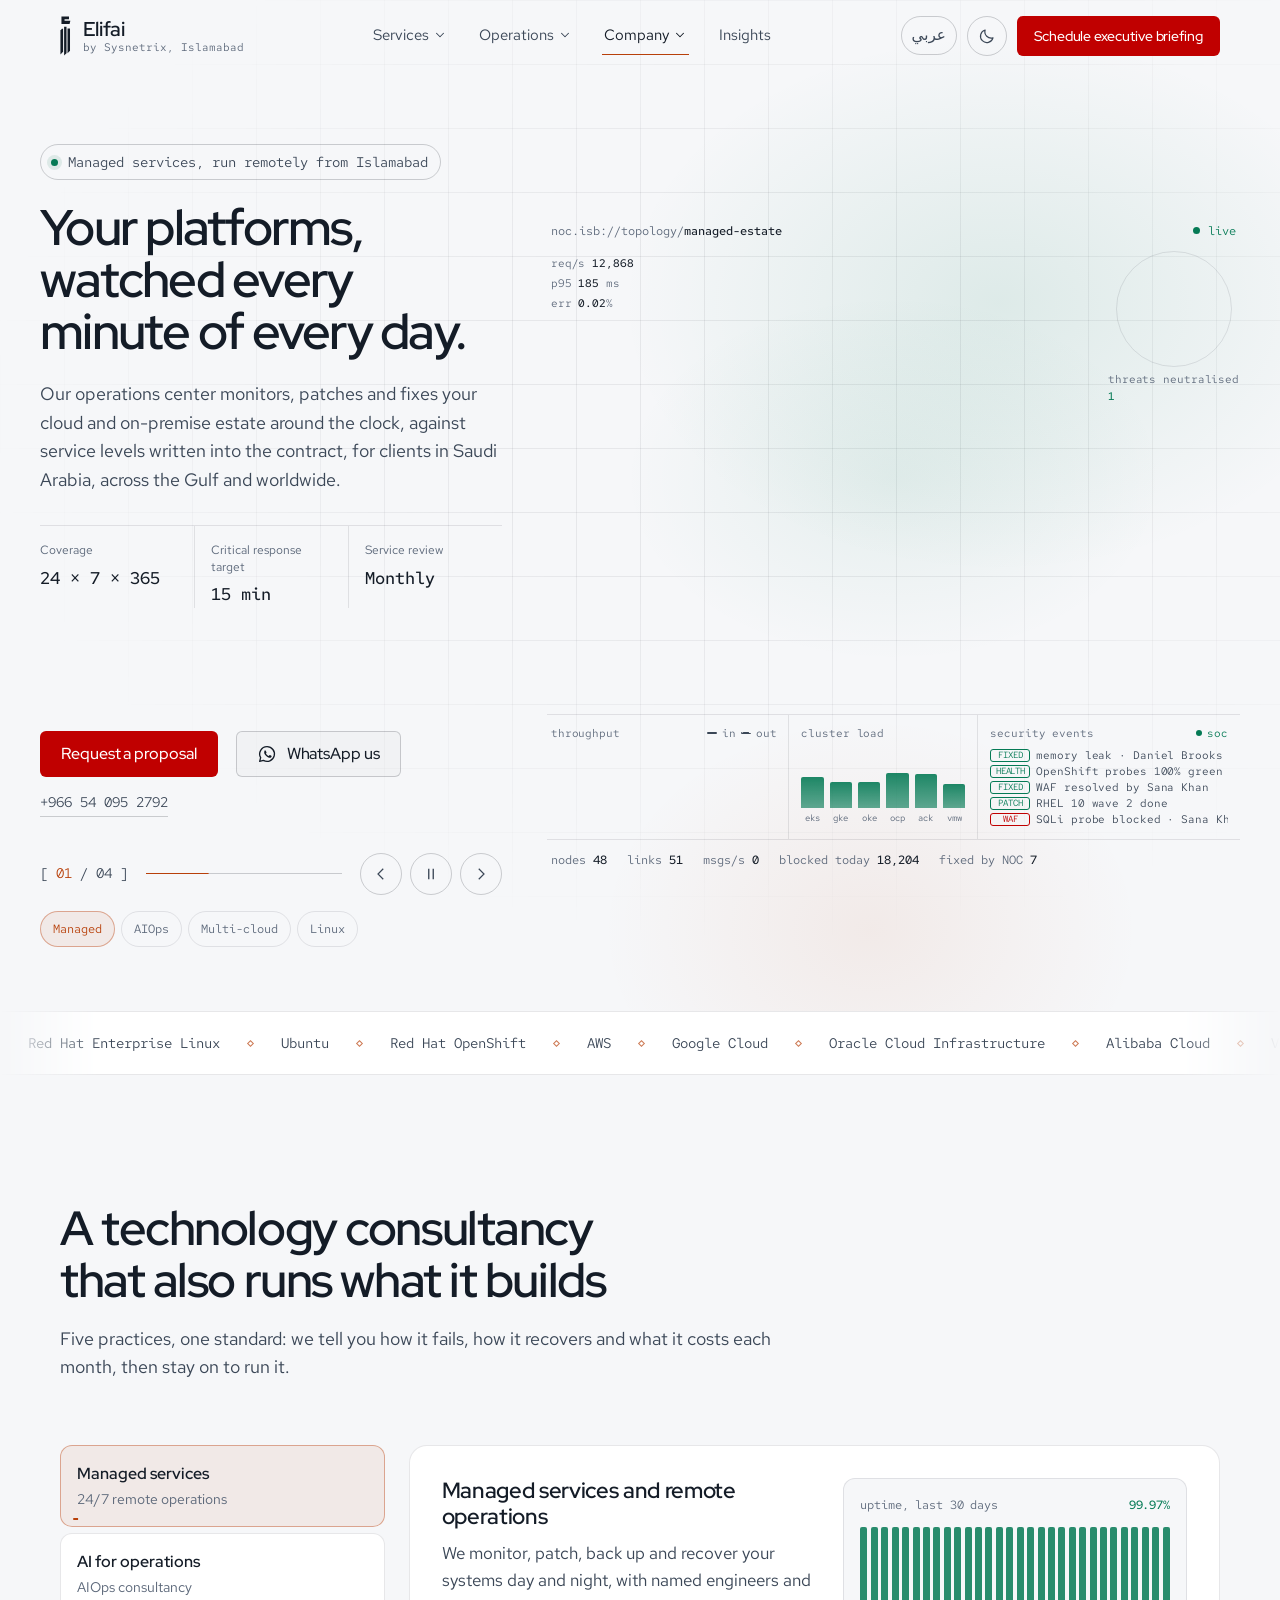
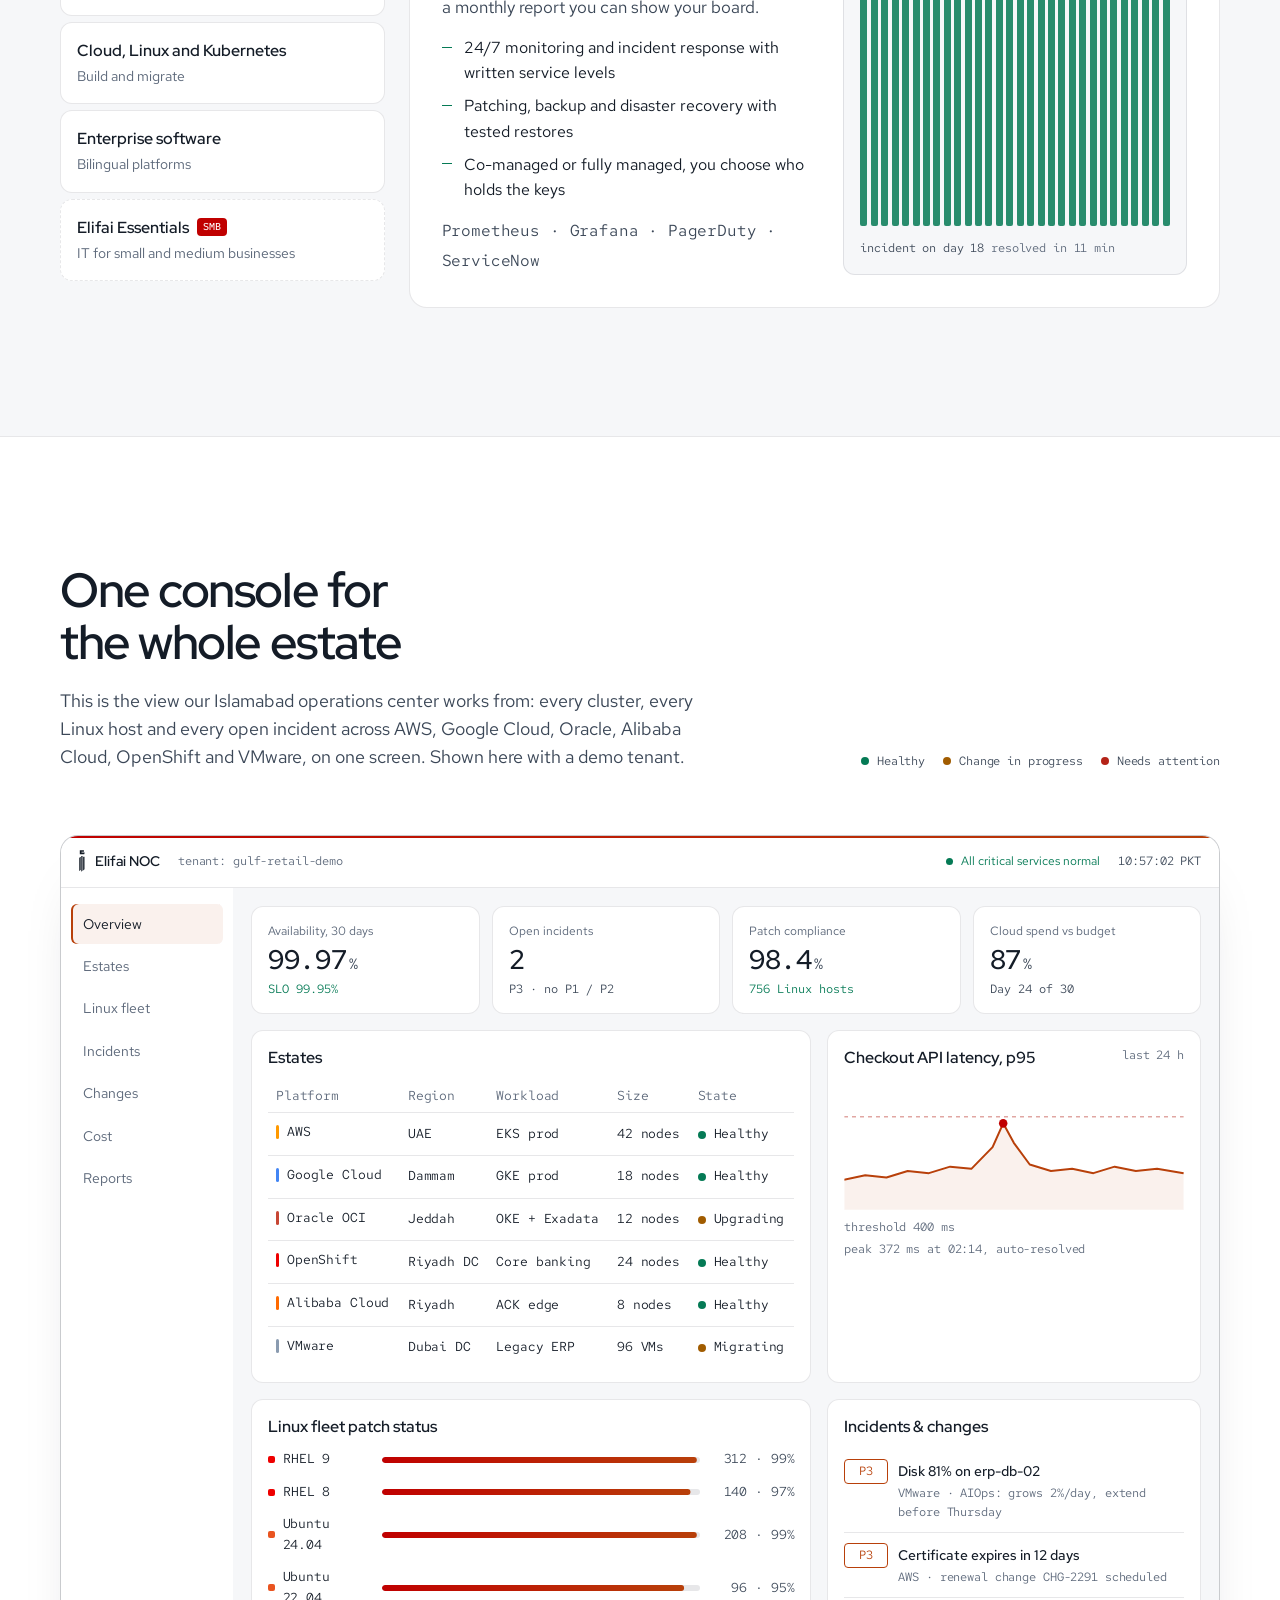
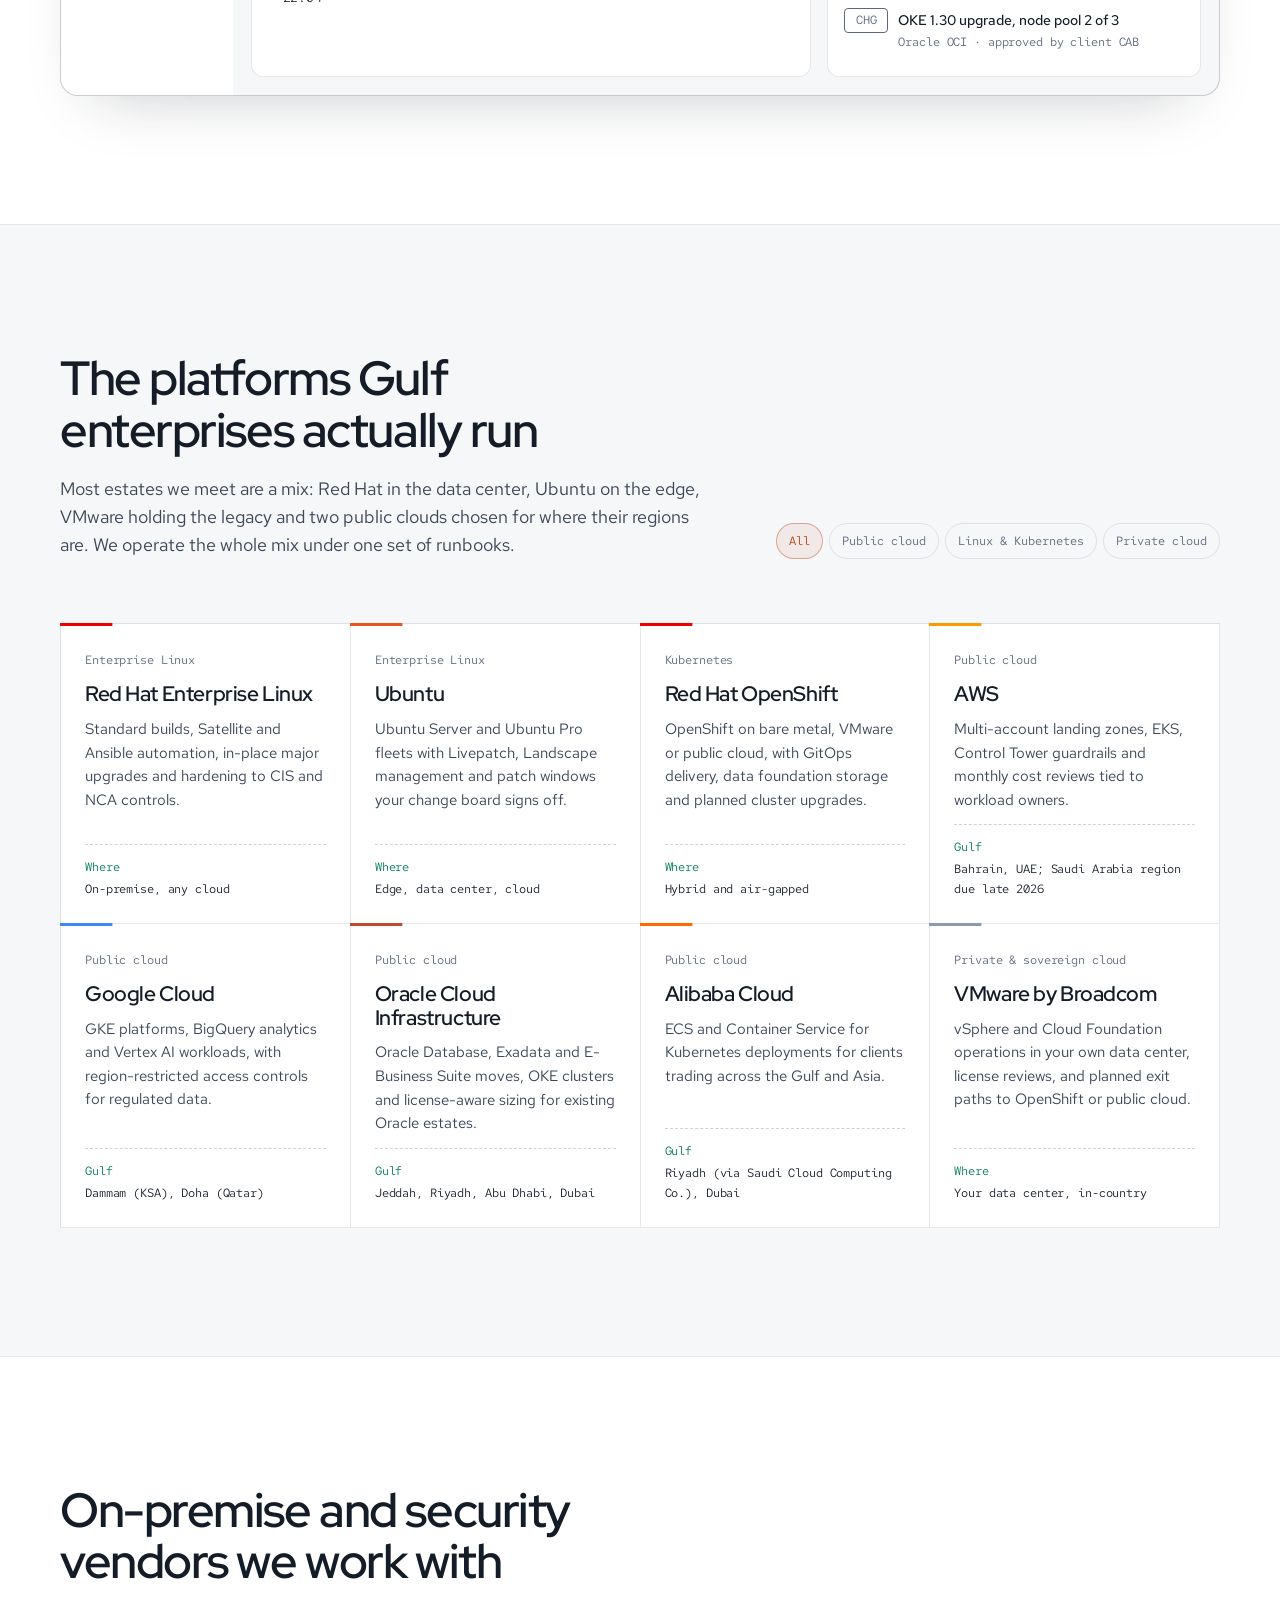
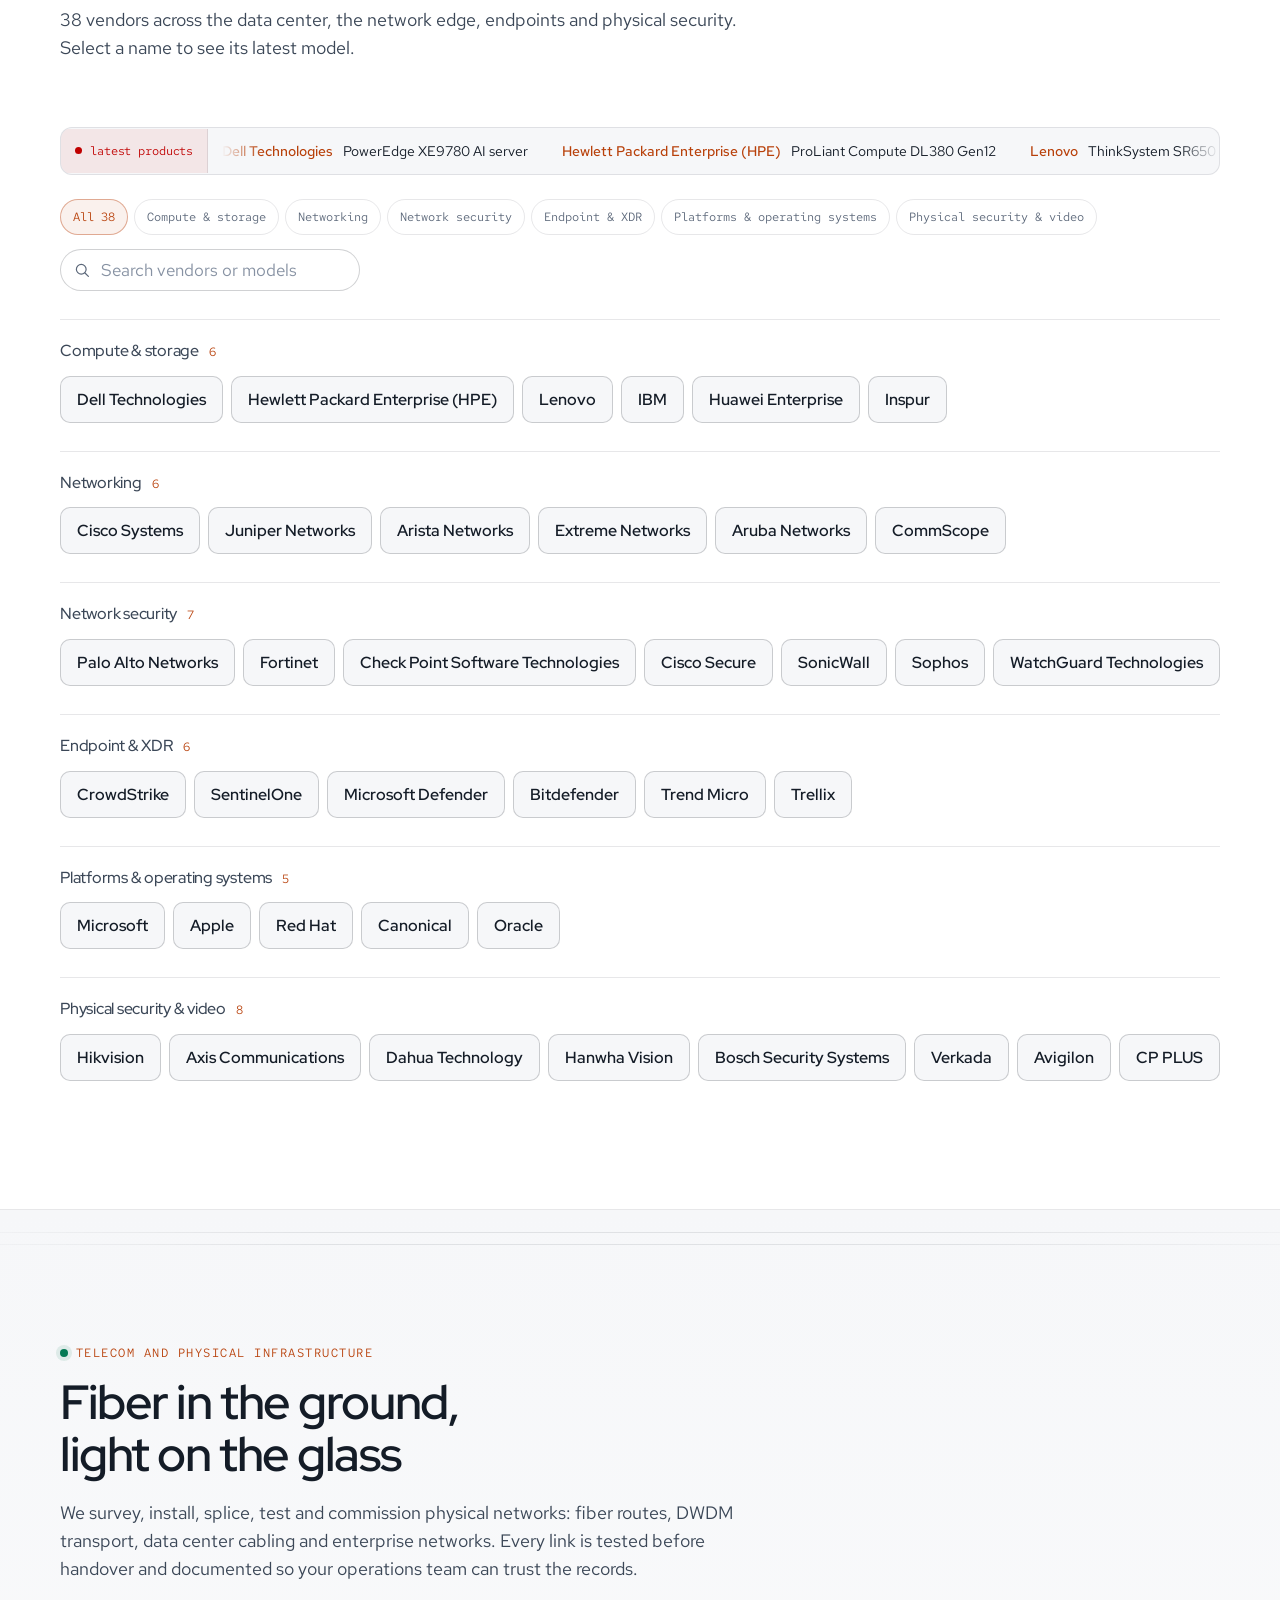
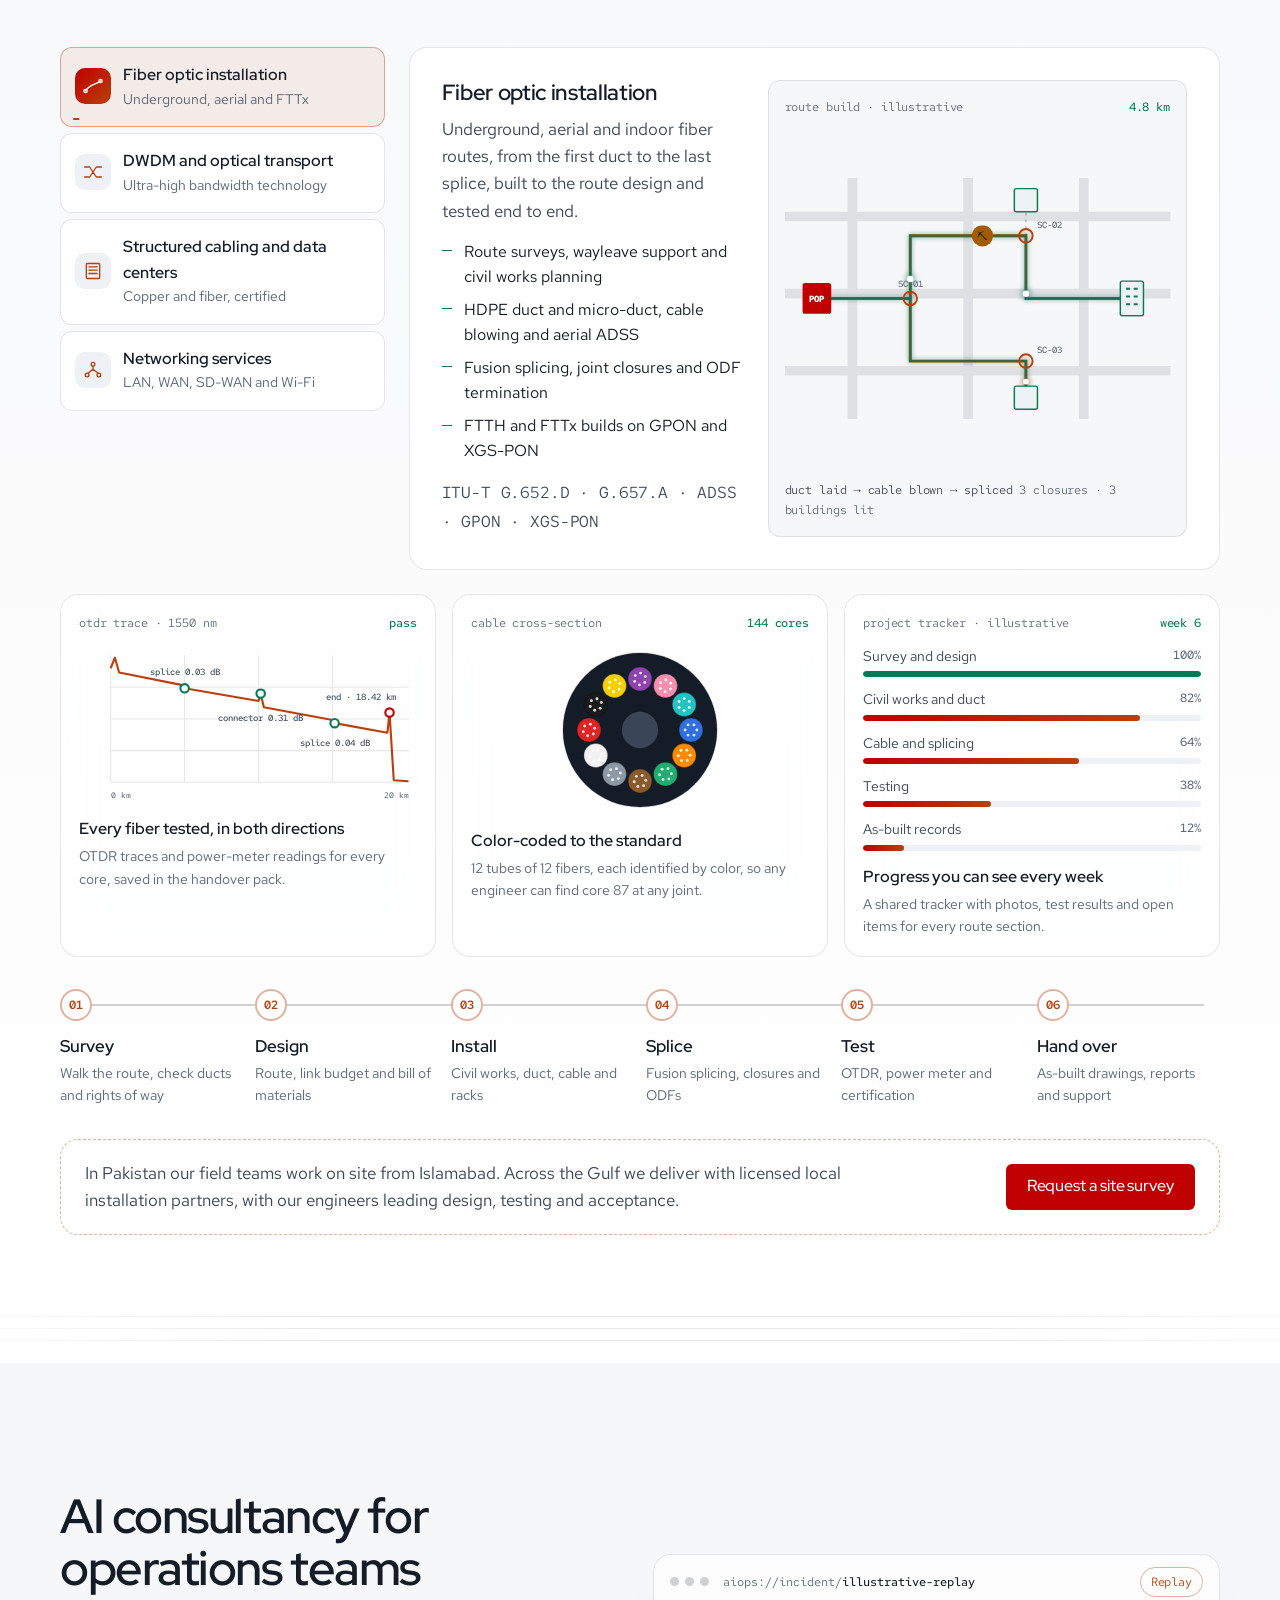
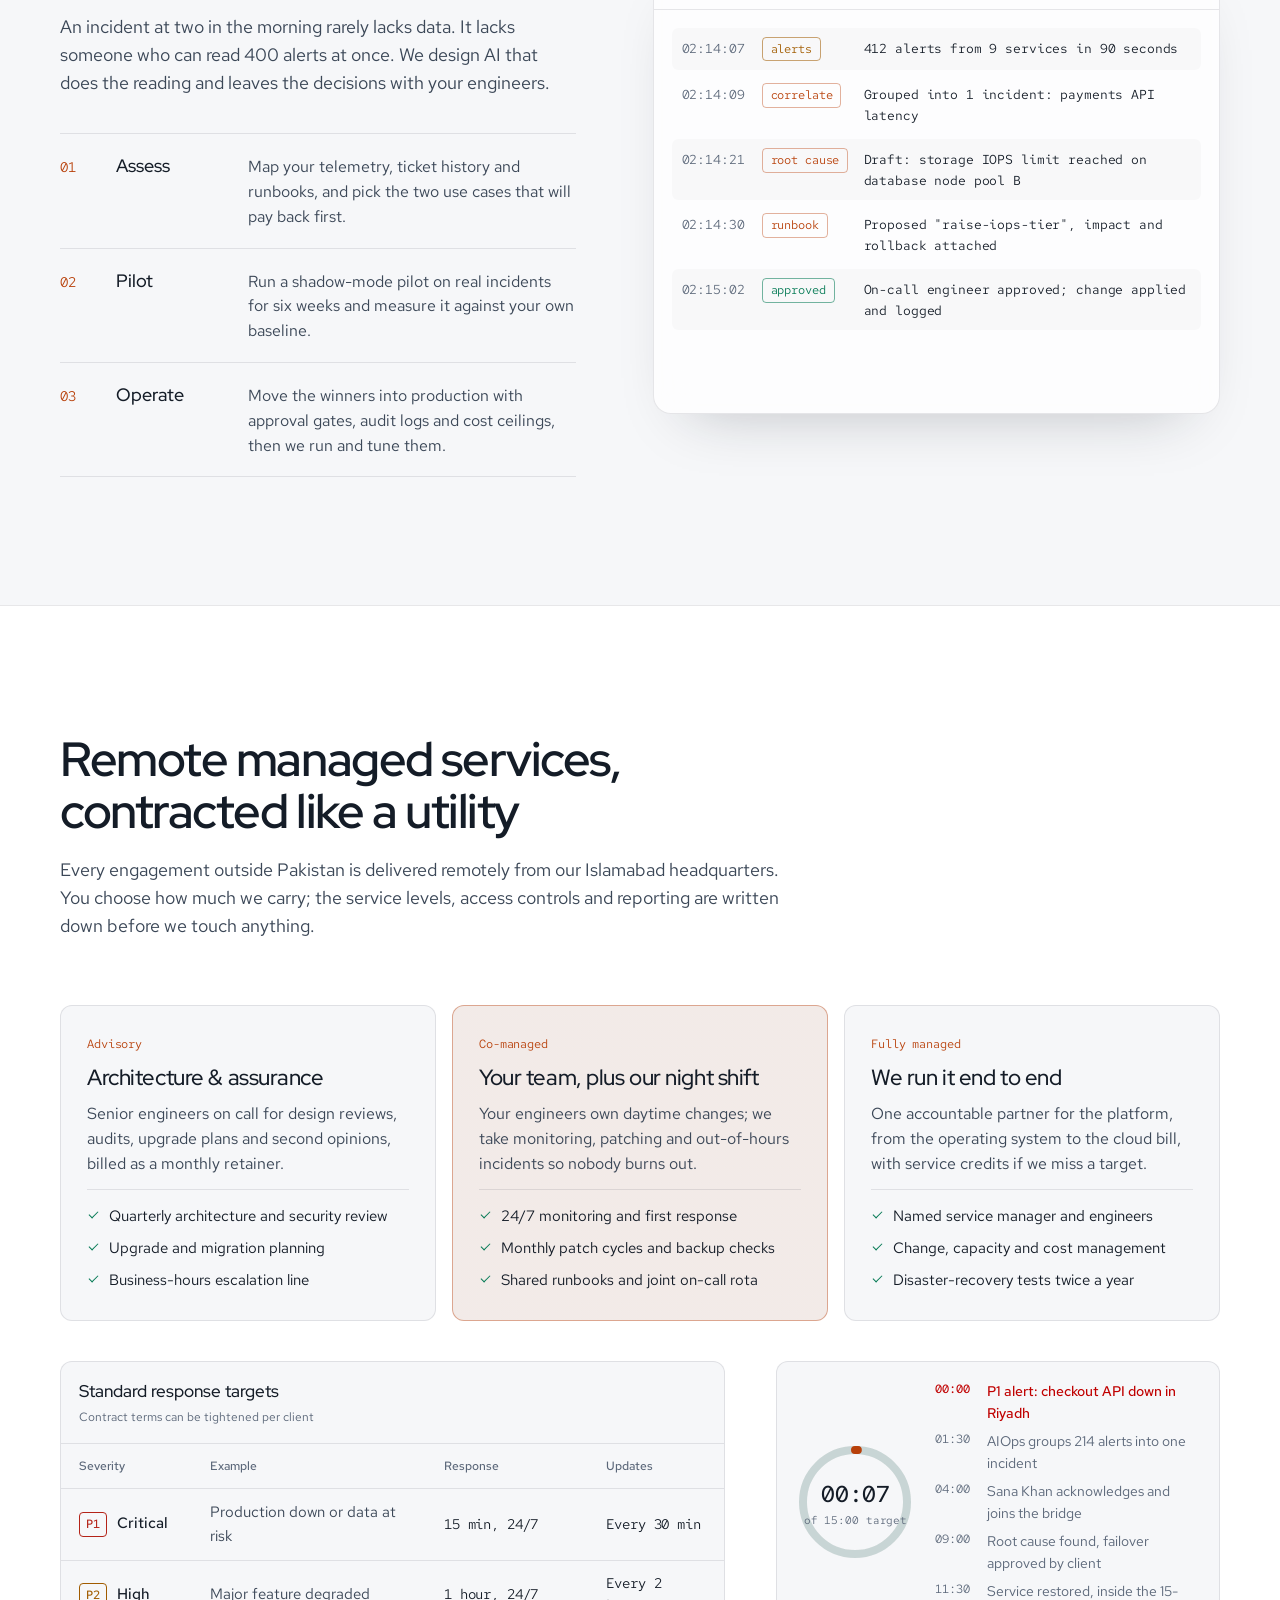
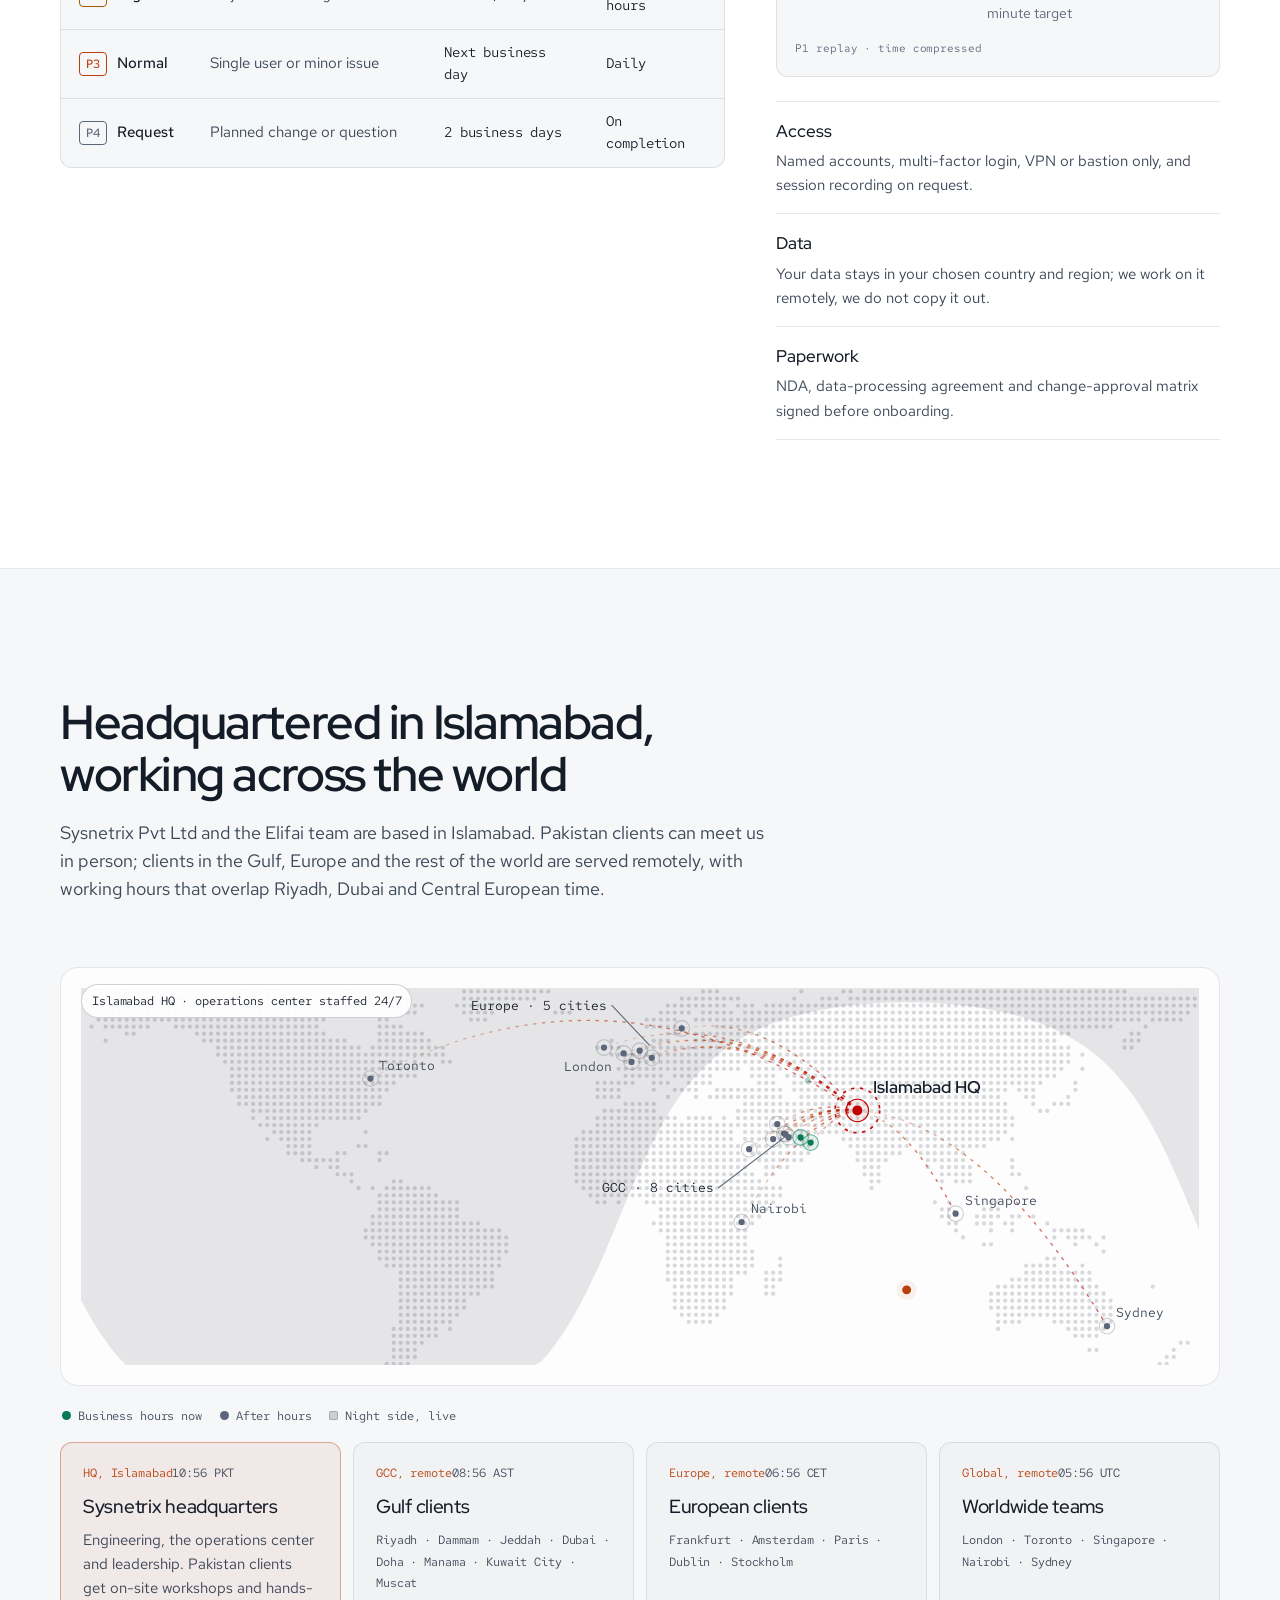
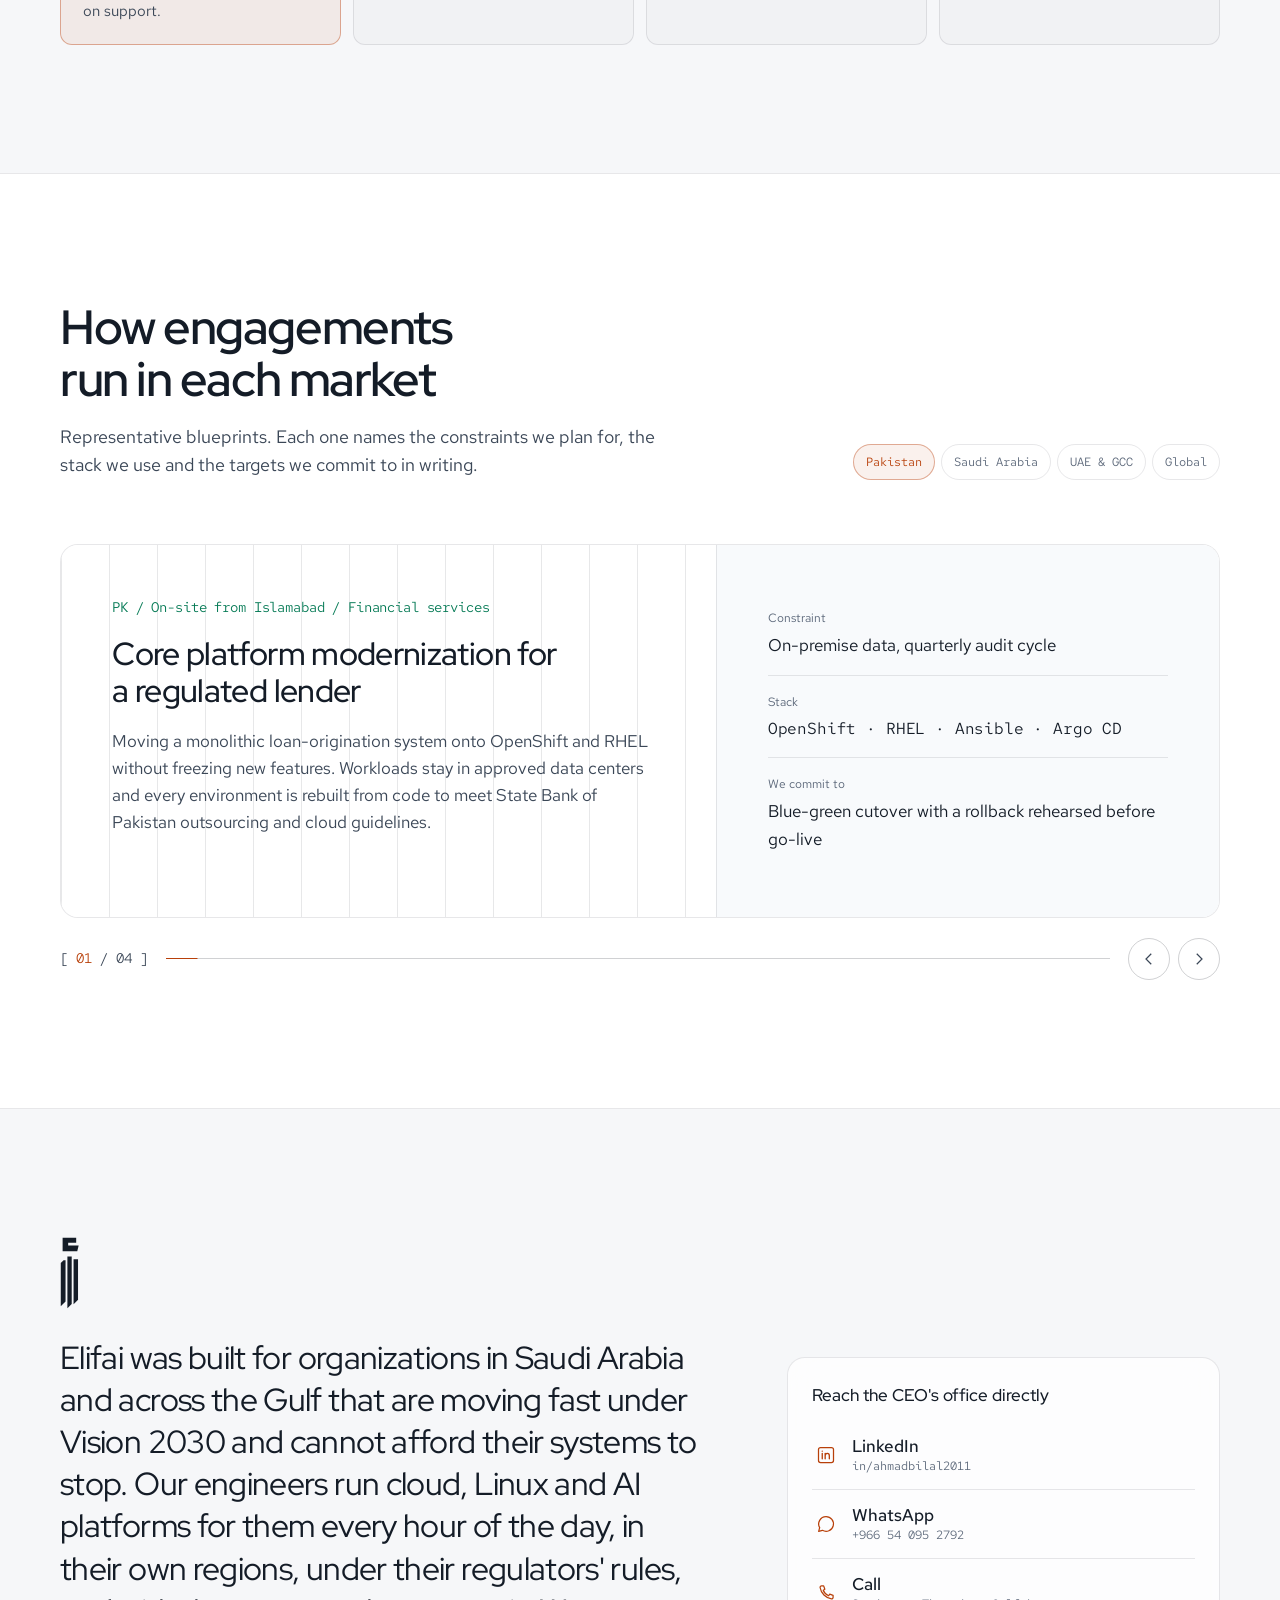
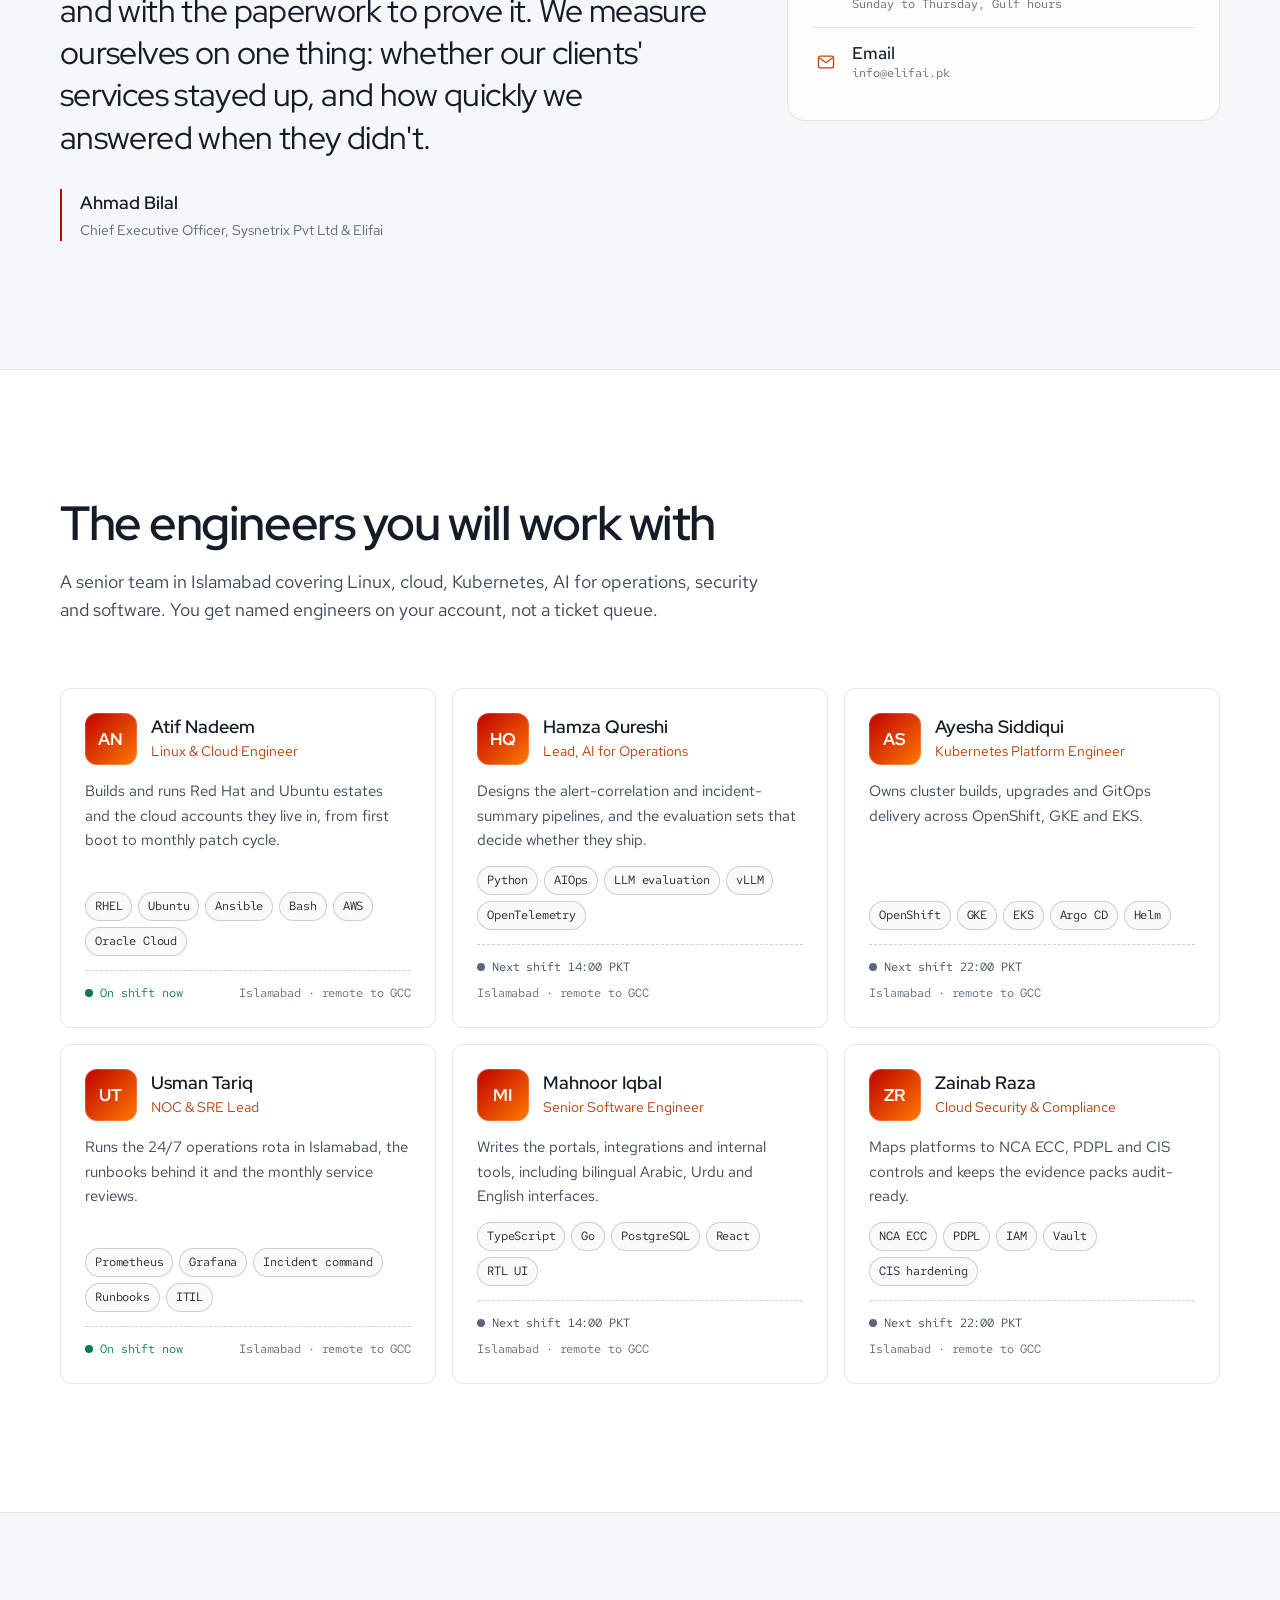
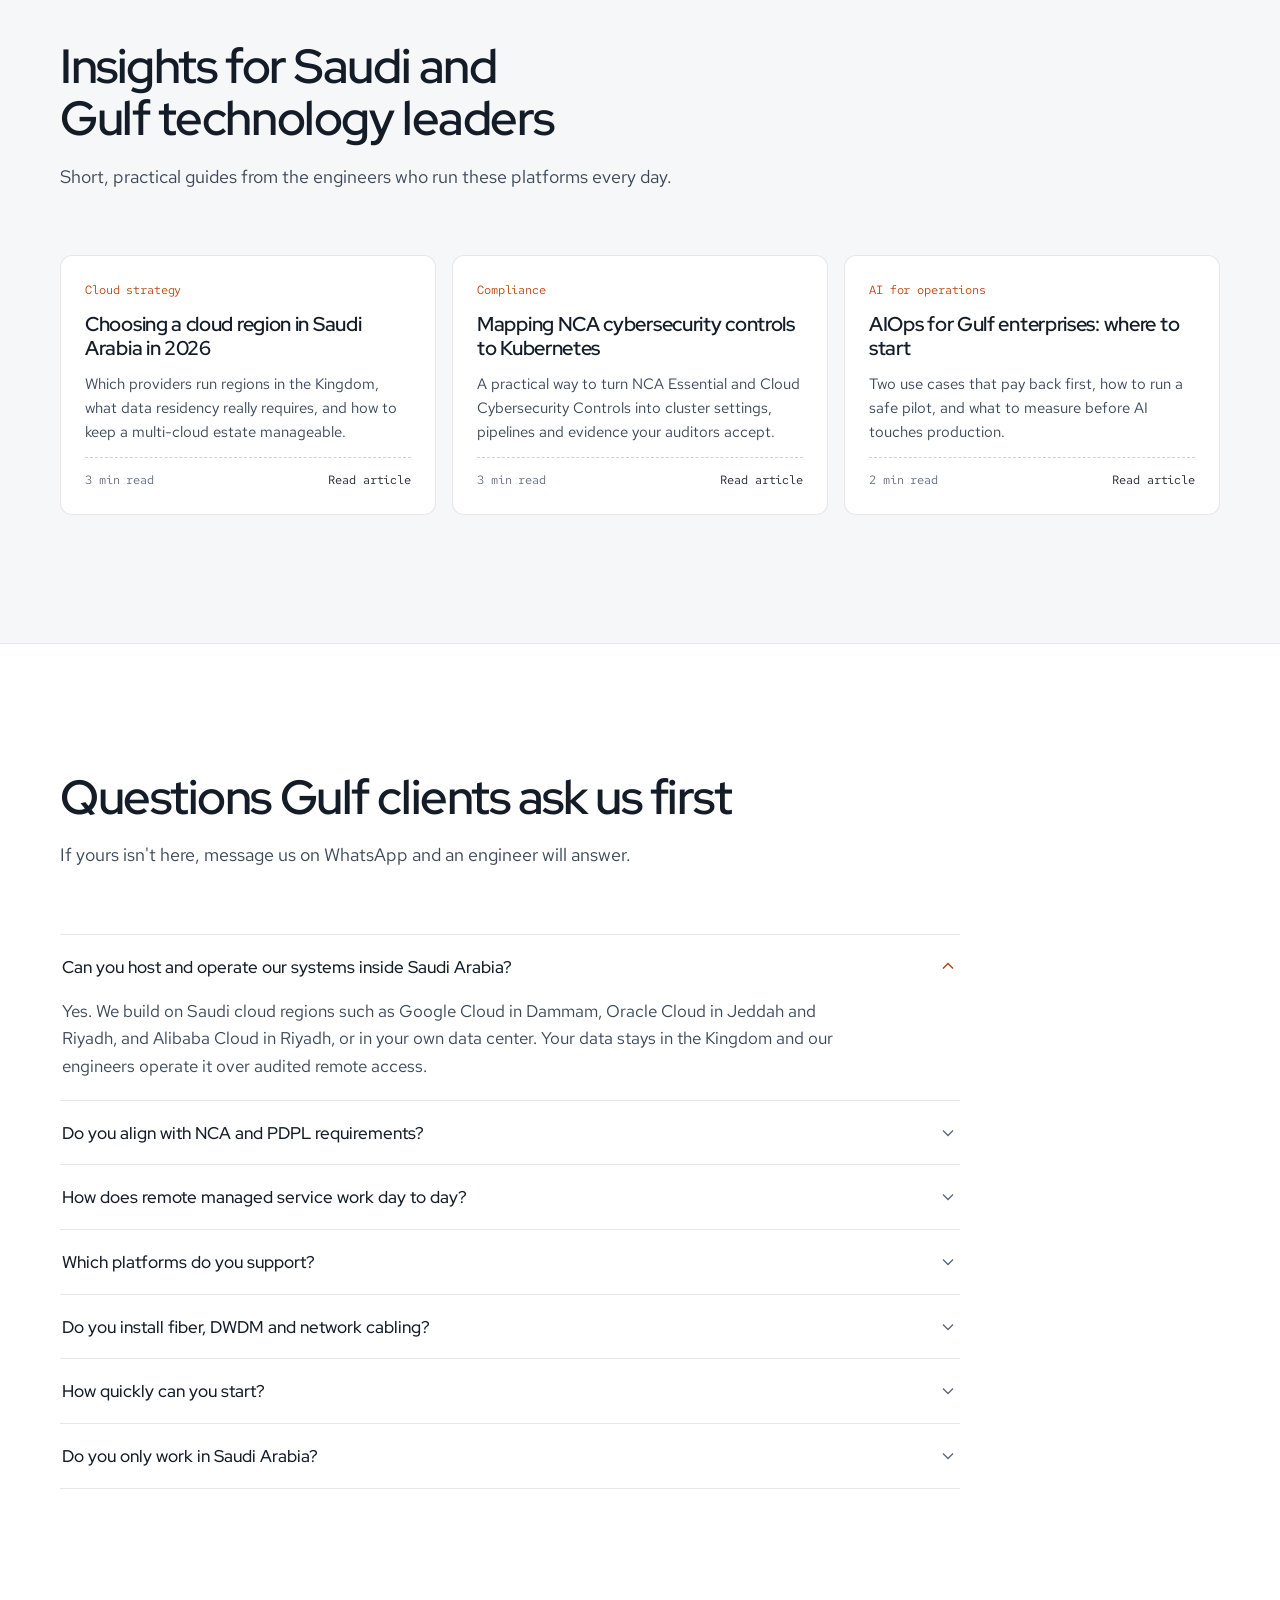
==== commit dc200552: "Spelling: fiber and US English throughout (center, color, organization, license, labeled); og:locale" ====
--- a/index.html
+++ b/index.html
@@ -4,7 +4,7 @@
   <meta charset="utf-8">
   <meta name="viewport" content="width=device-width, initial-scale=1, viewport-fit=cover">
   <title>Elifai by Sysnetrix | Managed cloud, AIOps and Kubernetes services in Saudi Arabia and the Gulf</title>
-  <meta name="description" content="Elifai by Sysnetrix runs managed cloud, Red Hat and Ubuntu Linux, Kubernetes and AI operations for organisations in Saudi Arabia (Riyadh, Jeddah, Dammam), the UAE, Qatar and the wider Gulf, with 24/7 remote support, in-Kingdom data residency and NCA-aligned controls.">
+  <meta name="description" content="Elifai by Sysnetrix runs managed cloud, Red Hat and Ubuntu Linux, Kubernetes and AI operations for organizations in Saudi Arabia (Riyadh, Jeddah, Dammam), the UAE, Qatar and the wider Gulf, with 24/7 remote support, in-Kingdom data residency and NCA-aligned controls.">
   <meta name="theme-color" content="#0C1219" media="(prefers-color-scheme: dark)">
   <meta name="theme-color" content="#F5F6F8" media="(prefers-color-scheme: light)">
   <meta name="color-scheme" content="dark light">
@@ -12,7 +12,7 @@
   <link rel="alternate" hreflang="en" href="https://elifai.pk/">
   <link rel="alternate" hreflang="ar" href="https://elifai.pk/ar/">
   <link rel="alternate" hreflang="x-default" href="https://elifai.pk/">
-  <meta property="og:locale" content="en_GB">
+  <meta property="og:locale" content="en_US">
   <meta property="og:locale:alternate" content="ar_SA">
 
   <meta property="og:type" content="website">
@@ -35,8 +35,8 @@
   <link rel="preconnect" href="https://fonts.googleapis.com">
   <link rel="preconnect" href="https://fonts.gstatic.com" crossorigin>
   <link rel="stylesheet" href="https://fonts.googleapis.com/css2?family=Red+Hat+Display:wght@500;600;700&amp;family=Red+Hat+Text:wght@400;500;600&amp;family=Red+Hat+Mono:wght@400;500&amp;display=swap">
-  <link rel="stylesheet" href="/assets/css/main.css?v=13">
-  <script type="module" src="/assets/js/main.js?v=13"></script>
+  <link rel="stylesheet" href="/assets/css/main.css?v=14">
+  <script type="module" src="/assets/js/main.js?v=14"></script>
 
   <script type="application/ld+json">
   {
@@ -62,10 +62,10 @@
   </script>
 
   <script type="application/ld+json">
-  {"@context": "https://schema.org", "@type": "ItemList", "name": "Elifai services", "itemListElement": [{"@type": "ListItem", "position": 1, "item": {"@type": "Service", "name": "Managed cloud and IT operations", "description": "24/7 remote monitoring, patching, backup and incident response with written service levels.", "provider": {"@type": "Organization", "name": "Elifai by Sysnetrix", "url": "https://elifai.pk/"}, "areaServed": [{"@type": "Country", "name": "Saudi Arabia"}, {"@type": "Country", "name": "United Arab Emirates"}, {"@type": "Country", "name": "Qatar"}, {"@type": "Country", "name": "Bahrain"}, {"@type": "Country", "name": "Kuwait"}, {"@type": "Country", "name": "Oman"}, {"@type": "Country", "name": "Pakistan"}]}}, {"@type": "ListItem", "position": 2, "item": {"@type": "Service", "name": "AI consultancy for IT operations (AIOps)", "description": "Alert correlation, incident summaries and ticket triage with approval-gated automation.", "provider": {"@type": "Organization", "name": "Elifai by Sysnetrix", "url": "https://elifai.pk/"}, "areaServed": [{"@type": "Country", "name": "Saudi Arabia"}, {"@type": "Country", "name": "United Arab Emirates"}, {"@type": "Country", "name": "Qatar"}, {"@type": "Country", "name": "Bahrain"}, {"@type": "Country", "name": "Kuwait"}, {"@type": "Country", "name": "Oman"}, {"@type": "Country", "name": "Pakistan"}]}}, {"@type": "ListItem", "position": 3, "item": {"@type": "Service", "name": "Kubernetes, OpenShift and Linux engineering", "description": "Red Hat Enterprise Linux, Ubuntu, OpenShift and managed Kubernetes on AWS, Google Cloud, Oracle Cloud and Alibaba Cloud.", "provider": {"@type": "Organization", "name": "Elifai by Sysnetrix", "url": "https://elifai.pk/"}, "areaServed": [{"@type": "Country", "name": "Saudi Arabia"}, {"@type": "Country", "name": "United Arab Emirates"}, {"@type": "Country", "name": "Qatar"}, {"@type": "Country", "name": "Bahrain"}, {"@type": "Country", "name": "Kuwait"}, {"@type": "Country", "name": "Oman"}, {"@type": "Country", "name": "Pakistan"}]}}, {"@type": "ListItem", "position": 4, "item": {"@type": "Service", "name": "Custom enterprise software", "description": "Bilingual Arabic and English platforms, integrations and modernisation.", "provider": {"@type": "Organization", "name": "Elifai by Sysnetrix", "url": "https://elifai.pk/"}, "areaServed": [{"@type": "Country", "name": "Saudi Arabia"}, {"@type": "Country", "name": "United Arab Emirates"}, {"@type": "Country", "name": "Qatar"}, {"@type": "Country", "name": "Bahrain"}, {"@type": "Country", "name": "Kuwait"}, {"@type": "Country", "name": "Oman"}, {"@type": "Country", "name": "Pakistan"}]}}, {"@type": "ListItem", "position": 5, "item": {"@type": "Service", "name": "Telecom and fibre infrastructure", "description": "Fibre optic installation, splicing and OTDR testing, DWDM optical transport, structured cabling and enterprise networking.", "provider": {"@type": "Organization", "name": "Elifai by Sysnetrix", "url": "https://elifai.pk/"}, "areaServed": [{"@type": "Country", "name": "Saudi Arabia"}, {"@type": "Country", "name": "United Arab Emirates"}, {"@type": "Country", "name": "Qatar"}, {"@type": "Country", "name": "Bahrain"}, {"@type": "Country", "name": "Kuwait"}, {"@type": "Country", "name": "Oman"}, {"@type": "Country", "name": "Pakistan"}]}}]}
+  {"@context": "https://schema.org", "@type": "ItemList", "name": "Elifai services", "itemListElement": [{"@type": "ListItem", "position": 1, "item": {"@type": "Service", "name": "Managed cloud and IT operations", "description": "24/7 remote monitoring, patching, backup and incident response with written service levels.", "provider": {"@type": "Organization", "name": "Elifai by Sysnetrix", "url": "https://elifai.pk/"}, "areaServed": [{"@type": "Country", "name": "Saudi Arabia"}, {"@type": "Country", "name": "United Arab Emirates"}, {"@type": "Country", "name": "Qatar"}, {"@type": "Country", "name": "Bahrain"}, {"@type": "Country", "name": "Kuwait"}, {"@type": "Country", "name": "Oman"}, {"@type": "Country", "name": "Pakistan"}]}}, {"@type": "ListItem", "position": 2, "item": {"@type": "Service", "name": "AI consultancy for IT operations (AIOps)", "description": "Alert correlation, incident summaries and ticket triage with approval-gated automation.", "provider": {"@type": "Organization", "name": "Elifai by Sysnetrix", "url": "https://elifai.pk/"}, "areaServed": [{"@type": "Country", "name": "Saudi Arabia"}, {"@type": "Country", "name": "United Arab Emirates"}, {"@type": "Country", "name": "Qatar"}, {"@type": "Country", "name": "Bahrain"}, {"@type": "Country", "name": "Kuwait"}, {"@type": "Country", "name": "Oman"}, {"@type": "Country", "name": "Pakistan"}]}}, {"@type": "ListItem", "position": 3, "item": {"@type": "Service", "name": "Kubernetes, OpenShift and Linux engineering", "description": "Red Hat Enterprise Linux, Ubuntu, OpenShift and managed Kubernetes on AWS, Google Cloud, Oracle Cloud and Alibaba Cloud.", "provider": {"@type": "Organization", "name": "Elifai by Sysnetrix", "url": "https://elifai.pk/"}, "areaServed": [{"@type": "Country", "name": "Saudi Arabia"}, {"@type": "Country", "name": "United Arab Emirates"}, {"@type": "Country", "name": "Qatar"}, {"@type": "Country", "name": "Bahrain"}, {"@type": "Country", "name": "Kuwait"}, {"@type": "Country", "name": "Oman"}, {"@type": "Country", "name": "Pakistan"}]}}, {"@type": "ListItem", "position": 4, "item": {"@type": "Service", "name": "Custom enterprise software", "description": "Bilingual Arabic and English platforms, integrations and modernization.", "provider": {"@type": "Organization", "name": "Elifai by Sysnetrix", "url": "https://elifai.pk/"}, "areaServed": [{"@type": "Country", "name": "Saudi Arabia"}, {"@type": "Country", "name": "United Arab Emirates"}, {"@type": "Country", "name": "Qatar"}, {"@type": "Country", "name": "Bahrain"}, {"@type": "Country", "name": "Kuwait"}, {"@type": "Country", "name": "Oman"}, {"@type": "Country", "name": "Pakistan"}]}}, {"@type": "ListItem", "position": 5, "item": {"@type": "Service", "name": "Telecom and fiber infrastructure", "description": "Fiber optic installation, splicing and OTDR testing, DWDM optical transport, structured cabling and enterprise networking.", "provider": {"@type": "Organization", "name": "Elifai by Sysnetrix", "url": "https://elifai.pk/"}, "areaServed": [{"@type": "Country", "name": "Saudi Arabia"}, {"@type": "Country", "name": "United Arab Emirates"}, {"@type": "Country", "name": "Qatar"}, {"@type": "Country", "name": "Bahrain"}, {"@type": "Country", "name": "Kuwait"}, {"@type": "Country", "name": "Oman"}, {"@type": "Country", "name": "Pakistan"}]}}]}
   </script>
   <script type="application/ld+json">
-  {"@context": "https://schema.org", "@type": "FAQPage", "mainEntity": [{"@type": "Question", "name": "Can you host and operate our systems inside Saudi Arabia?", "acceptedAnswer": {"@type": "Answer", "text": "Yes. We build on Saudi cloud regions such as Google Cloud in Dammam, Oracle Cloud in Jeddah and Riyadh, and Alibaba Cloud in Riyadh, or in your own data centre. Your data stays in the Kingdom and our engineers operate it over audited remote access."}}, {"@type": "Question", "name": "Do you align with NCA and PDPL requirements?", "acceptedAnswer": {"@type": "Answer", "text": "We map the platforms we build and run to the National Cybersecurity Authority's Essential Cybersecurity Controls and Cloud Cybersecurity Controls, and to the Personal Data Protection Law, and we hand over the evidence your compliance team needs."}}, {"@type": "Question", "name": "How does remote managed service work day to day?", "acceptedAnswer": {"@type": "Answer", "text": "You get named engineers, 24/7 monitoring, a P1 response target of 15 minutes, monthly patching and backup checks, and a monthly service review. Access is through named accounts with multi-factor login, and every change goes through your approval process."}}, {"@type": "Question", "name": "Which platforms do you support?", "acceptedAnswer": {"@type": "Answer", "text": "Red Hat Enterprise Linux, Ubuntu, Red Hat OpenShift, Kubernetes on AWS, Google Cloud, Oracle Cloud and Alibaba Cloud, VMware private cloud, and on-premise equipment from vendors such as Dell, HPE, Cisco, Fortinet and Palo Alto Networks."}}, {"@type": "Question", "name": "Do you install fibre, DWDM and network cabling?", "acceptedAnswer": {"@type": "Answer", "text": "Yes. We survey, install, splice and test fibre routes, commission DWDM optical transport, and install certified structured cabling and enterprise networks. In Pakistan our own field teams work on site; across the Gulf we deliver with licensed local installation partners, with our engineers leading design, testing and acceptance."}}, {"@type": "Question", "name": "How quickly can you start?", "acceptedAnswer": {"@type": "Answer", "text": "A typical onboarding takes two to four weeks: access and paperwork in week one, monitoring and runbooks in weeks two and three, then a handover review before we take the pager."}}, {"@type": "Question", "name": "Do you only work in Saudi Arabia?", "acceptedAnswer": {"@type": "Answer", "text": "Saudi Arabia and the Gulf are our focus, and we also serve clients in Pakistan, Europe, the UK and Asia-Pacific remotely, with working hours that overlap Riyadh, Dubai and Central European time."}}]}
+  {"@context": "https://schema.org", "@type": "FAQPage", "mainEntity": [{"@type": "Question", "name": "Can you host and operate our systems inside Saudi Arabia?", "acceptedAnswer": {"@type": "Answer", "text": "Yes. We build on Saudi cloud regions such as Google Cloud in Dammam, Oracle Cloud in Jeddah and Riyadh, and Alibaba Cloud in Riyadh, or in your own data center. Your data stays in the Kingdom and our engineers operate it over audited remote access."}}, {"@type": "Question", "name": "Do you align with NCA and PDPL requirements?", "acceptedAnswer": {"@type": "Answer", "text": "We map the platforms we build and run to the National Cybersecurity Authority's Essential Cybersecurity Controls and Cloud Cybersecurity Controls, and to the Personal Data Protection Law, and we hand over the evidence your compliance team needs."}}, {"@type": "Question", "name": "How does remote managed service work day to day?", "acceptedAnswer": {"@type": "Answer", "text": "You get named engineers, 24/7 monitoring, a P1 response target of 15 minutes, monthly patching and backup checks, and a monthly service review. Access is through named accounts with multi-factor login, and every change goes through your approval process."}}, {"@type": "Question", "name": "Which platforms do you support?", "acceptedAnswer": {"@type": "Answer", "text": "Red Hat Enterprise Linux, Ubuntu, Red Hat OpenShift, Kubernetes on AWS, Google Cloud, Oracle Cloud and Alibaba Cloud, VMware private cloud, and on-premise equipment from vendors such as Dell, HPE, Cisco, Fortinet and Palo Alto Networks."}}, {"@type": "Question", "name": "Do you install fiber, DWDM and network cabling?", "acceptedAnswer": {"@type": "Answer", "text": "Yes. We survey, install, splice and test fiber routes, commission DWDM optical transport, and install certified structured cabling and enterprise networks. In Pakistan our own field teams work on site; across the Gulf we deliver with licensed local installation partners, with our engineers leading design, testing and acceptance."}}, {"@type": "Question", "name": "How quickly can you start?", "acceptedAnswer": {"@type": "Answer", "text": "A typical onboarding takes two to four weeks: access and paperwork in week one, monitoring and runbooks in weeks two and three, then a handover review before we take the pager."}}, {"@type": "Question", "name": "Do you only work in Saudi Arabia?", "acceptedAnswer": {"@type": "Answer", "text": "Saudi Arabia and the Gulf are our focus, and we also serve clients in Pakistan, Europe, the UK and Asia-Pacific remotely, with working hours that overlap Riyadh, Dubai and Central European time."}}]}
   </script>
 </head>
 <body>
@@ -90,13 +90,13 @@
               <div class="mm-inner">
                 <div class="mm-col">
                   <p class="mm-head mono">What we do</p>
-                  <ul class="mm-grid"><li><a href="#capabilities" data-svc-open="0"><span class="mm-ic" aria-hidden="true"><svg viewBox="0 0 24 24"><path d="M3 12h4l2-5 4 10 2-5h6"/></svg></span><span class="mm-txt"><span class="mm-title">Managed services</span><span class="mm-sub">24/7 remote operations</span></span></a></li><li><a href="#capabilities" data-svc-open="1"><span class="mm-ic" aria-hidden="true"><svg viewBox="0 0 24 24"><path d="M12 3v4M12 17v4M3 12h4M17 12h4M6 6l2.5 2.5M15.5 15.5 18 18M6 18l2.5-2.5M15.5 8.5 18 6"/></svg></span><span class="mm-txt"><span class="mm-title">AI for operations</span><span class="mm-sub">AIOps consultancy</span></span></a></li><li><a href="#capabilities" data-svc-open="2"><span class="mm-ic" aria-hidden="true"><svg viewBox="0 0 24 24"><path d="M7 18h10a4 4 0 0 0 .6-8A6 6 0 0 0 6 11.5 3.3 3.3 0 0 0 7 18Z"/></svg></span><span class="mm-txt"><span class="mm-title">Cloud, Linux and Kubernetes</span><span class="mm-sub">Build and migrate</span></span></a></li><li><a href="#capabilities" data-svc-open="3"><span class="mm-ic" aria-hidden="true"><svg viewBox="0 0 24 24"><path d="m8 8-4 4 4 4M16 8l4 4-4 4M13 6l-2 12"/></svg></span><span class="mm-txt"><span class="mm-title">Enterprise software</span><span class="mm-sub">Bilingual platforms</span></span></a></li><li><a href="#capabilities" data-svc-open="4"><span class="mm-ic" aria-hidden="true"><svg viewBox="0 0 24 24"><path d="M4 8h16v11H4zM9 8V5h6v3M4 13h16"/></svg></span><span class="mm-txt"><span class="mm-title">Elifai Essentials <span class="mm-badge mono">SMB</span></span><span class="mm-sub">IT for small and medium businesses</span></span></a></li><li><a href="#telecom"><span class="mm-ic" aria-hidden="true"><svg viewBox="0 0 24 24"><path d="M3 18c4-8 14-8 18-12"/><circle cx="3" cy="18" r="1.6"/><circle cx="21" cy="6" r="1.6"/></svg></span><span class="mm-txt"><span class="mm-title">Telecom and fibre <span class="mm-badge mono">New</span></span><span class="mm-sub">Fibre, DWDM, cabling and networks</span></span></a></li></ul>
+                  <ul class="mm-grid"><li><a href="#capabilities" data-svc-open="0"><span class="mm-ic" aria-hidden="true"><svg viewBox="0 0 24 24"><path d="M3 12h4l2-5 4 10 2-5h6"/></svg></span><span class="mm-txt"><span class="mm-title">Managed services</span><span class="mm-sub">24/7 remote operations</span></span></a></li><li><a href="#capabilities" data-svc-open="1"><span class="mm-ic" aria-hidden="true"><svg viewBox="0 0 24 24"><path d="M12 3v4M12 17v4M3 12h4M17 12h4M6 6l2.5 2.5M15.5 15.5 18 18M6 18l2.5-2.5M15.5 8.5 18 6"/></svg></span><span class="mm-txt"><span class="mm-title">AI for operations</span><span class="mm-sub">AIOps consultancy</span></span></a></li><li><a href="#capabilities" data-svc-open="2"><span class="mm-ic" aria-hidden="true"><svg viewBox="0 0 24 24"><path d="M7 18h10a4 4 0 0 0 .6-8A6 6 0 0 0 6 11.5 3.3 3.3 0 0 0 7 18Z"/></svg></span><span class="mm-txt"><span class="mm-title">Cloud, Linux and Kubernetes</span><span class="mm-sub">Build and migrate</span></span></a></li><li><a href="#capabilities" data-svc-open="3"><span class="mm-ic" aria-hidden="true"><svg viewBox="0 0 24 24"><path d="m8 8-4 4 4 4M16 8l4 4-4 4M13 6l-2 12"/></svg></span><span class="mm-txt"><span class="mm-title">Enterprise software</span><span class="mm-sub">Bilingual platforms</span></span></a></li><li><a href="#capabilities" data-svc-open="4"><span class="mm-ic" aria-hidden="true"><svg viewBox="0 0 24 24"><path d="M4 8h16v11H4zM9 8V5h6v3M4 13h16"/></svg></span><span class="mm-txt"><span class="mm-title">Elifai Essentials <span class="mm-badge mono">SMB</span></span><span class="mm-sub">IT for small and medium businesses</span></span></a></li><li><a href="#telecom"><span class="mm-ic" aria-hidden="true"><svg viewBox="0 0 24 24"><path d="M3 18c4-8 14-8 18-12"/><circle cx="3" cy="18" r="1.6"/><circle cx="21" cy="6" r="1.6"/></svg></span><span class="mm-txt"><span class="mm-title">Telecom and fiber <span class="mm-badge mono">New</span></span><span class="mm-sub">Fiber, DWDM, cabling and networks</span></span></a></li></ul>
                 </div>
                 <aside class="mm-promo">
                   <span class="mm-fiber" aria-hidden="true"><i></i><i></i><i></i></span>
                   <p class="mm-promo-k mono">New service</p>
-                  <p class="mm-promo-t">Telecom and fibre</p>
-                  <p class="mm-promo-s">Fibre installation, DWDM ultra-high bandwidth transport, structured cabling and networks, tested before handover.</p>
+                  <p class="mm-promo-t">Telecom and fiber</p>
+                  <p class="mm-promo-s">Fiber installation, DWDM ultra-high bandwidth transport, structured cabling and networks, tested before handover.</p>
                   <a class="mm-promo-a" href="#telecom">See telecom services <span aria-hidden="true">→</span></a>
                 </aside>
               </div>
@@ -111,7 +111,7 @@
                   <ul class="mm-grid"><li><a href="#noc"><span class="mm-ic" aria-hidden="true"><svg viewBox="0 0 24 24"><path d="M3 4h18v12H3zM8 20h8M12 16v4M6 12l3-3 2 2 4-4 3 3"/></svg></span><span class="mm-txt"><span class="mm-title">NOC console</span><span class="mm-sub">One console for the whole estate</span></span></a></li><li><a href="#aiops"><span class="mm-ic" aria-hidden="true"><svg viewBox="0 0 24 24"><path d="M12 3v4M12 17v4M3 12h4M17 12h4M6 6l2.5 2.5M15.5 15.5 18 18M6 18l2.5-2.5M15.5 8.5 18 6"/></svg></span><span class="mm-txt"><span class="mm-title">AI operations</span><span class="mm-sub">How AI reads the alerts</span></span></a></li><li><a href="#managed"><span class="mm-ic" aria-hidden="true"><svg viewBox="0 0 24 24"><circle cx="12" cy="12" r="9"/><path d="M12 7v5l3 2"/></svg></span><span class="mm-txt"><span class="mm-title">Managed services and SLAs</span><span class="mm-sub">Response targets and models</span></span></a></li><li><a href="#platforms"><span class="mm-ic" aria-hidden="true"><svg viewBox="0 0 24 24"><path d="m12 3 9 5-9 5-9-5 9-5ZM3 13l9 5 9-5"/></svg></span><span class="mm-txt"><span class="mm-title">Platforms</span><span class="mm-sub">Clouds, Linux and Kubernetes</span></span></a></li><li><a href="#ecosystem"><span class="mm-ic" aria-hidden="true"><svg viewBox="0 0 24 24"><path d="M4 4h7v7H4zM13 4h7v7h-7zM4 13h7v7H4zM13 13h7v7h-7z"/></svg></span><span class="mm-txt"><span class="mm-title">Vendors</span><span class="mm-sub">On-premise and security vendors</span></span></a></li></ul>
                 </div>
                 <aside class="mm-promo">
-                  <p class="mm-promo-k mono"><span class="live-dot" aria-hidden="true"></span> Operations centre</p>
+                  <p class="mm-promo-k mono"><span class="live-dot" aria-hidden="true"></span> Operations center</p>
                   <p class="mm-promo-t">Open 24/7</p>
                   <span class="mm-bars" aria-hidden="true"><i style="--h:42%"></i><i style="--h:58%"></i><i style="--h:36%"></i><i style="--h:71%"></i><i style="--h:49%"></i><i style="--h:63%"></i><i style="--h:40%"></i><i style="--h:55%"></i></span>
                   <p class="mm-promo-s">P1 response target of 15 minutes, every hour of every day.</p>
@@ -156,7 +156,7 @@
     </div>
 
     <div class="mobile-nav" id="mobile-nav" hidden data-mobile-nav>
-<p class="mnav-head mono">Services</p><ul class="mnav-grid"><li><a href="#capabilities" data-svc-open="0"><span class="mm-ic" aria-hidden="true"><svg viewBox="0 0 24 24"><path d="M3 12h4l2-5 4 10 2-5h6"/></svg></span><span>Managed services</span></a></li><li><a href="#capabilities" data-svc-open="1"><span class="mm-ic" aria-hidden="true"><svg viewBox="0 0 24 24"><path d="M12 3v4M12 17v4M3 12h4M17 12h4M6 6l2.5 2.5M15.5 15.5 18 18M6 18l2.5-2.5M15.5 8.5 18 6"/></svg></span><span>AI for operations</span></a></li><li><a href="#capabilities" data-svc-open="2"><span class="mm-ic" aria-hidden="true"><svg viewBox="0 0 24 24"><path d="M7 18h10a4 4 0 0 0 .6-8A6 6 0 0 0 6 11.5 3.3 3.3 0 0 0 7 18Z"/></svg></span><span>Cloud, Linux and Kubernetes</span></a></li><li><a href="#capabilities" data-svc-open="3"><span class="mm-ic" aria-hidden="true"><svg viewBox="0 0 24 24"><path d="m8 8-4 4 4 4M16 8l4 4-4 4M13 6l-2 12"/></svg></span><span>Enterprise software</span></a></li><li><a href="#capabilities" data-svc-open="4"><span class="mm-ic" aria-hidden="true"><svg viewBox="0 0 24 24"><path d="M4 8h16v11H4zM9 8V5h6v3M4 13h16"/></svg></span><span>Elifai Essentials</span></a></li><li><a href="#telecom"><span class="mm-ic" aria-hidden="true"><svg viewBox="0 0 24 24"><path d="M3 18c4-8 14-8 18-12"/><circle cx="3" cy="18" r="1.6"/><circle cx="21" cy="6" r="1.6"/></svg></span><span>Telecom and fibre</span></a></li></ul><p class="mnav-head mono">Operations</p><ul class="mnav-grid"><li><a href="#noc"><span class="mm-ic" aria-hidden="true"><svg viewBox="0 0 24 24"><path d="M3 4h18v12H3zM8 20h8M12 16v4M6 12l3-3 2 2 4-4 3 3"/></svg></span><span>NOC console</span></a></li><li><a href="#aiops"><span class="mm-ic" aria-hidden="true"><svg viewBox="0 0 24 24"><path d="M12 3v4M12 17v4M3 12h4M17 12h4M6 6l2.5 2.5M15.5 15.5 18 18M6 18l2.5-2.5M15.5 8.5 18 6"/></svg></span><span>AI operations</span></a></li><li><a href="#managed"><span class="mm-ic" aria-hidden="true"><svg viewBox="0 0 24 24"><circle cx="12" cy="12" r="9"/><path d="M12 7v5l3 2"/></svg></span><span>Managed services and SLAs</span></a></li><li><a href="#platforms"><span class="mm-ic" aria-hidden="true"><svg viewBox="0 0 24 24"><path d="m12 3 9 5-9 5-9-5 9-5ZM3 13l9 5 9-5"/></svg></span><span>Platforms</span></a></li><li><a href="#ecosystem"><span class="mm-ic" aria-hidden="true"><svg viewBox="0 0 24 24"><path d="M4 4h7v7H4zM13 4h7v7h-7zM4 13h7v7H4zM13 13h7v7h-7z"/></svg></span><span>Vendors</span></a></li></ul><p class="mnav-head mono">Company</p><ul class="mnav-grid"><li><a href="#leadership"><span class="mm-ic" aria-hidden="true"><svg viewBox="0 0 24 24"><circle cx="12" cy="8" r="4"/><path d="M4 21c1-4 4-6 8-6s7 2 8 6"/></svg></span><span>Leadership</span></a></li><li><a href="#team"><span class="mm-ic" aria-hidden="true"><svg viewBox="0 0 24 24"><circle cx="9" cy="8" r="3.5"/><path d="M2.5 20c.8-3.5 3.4-5.5 6.5-5.5s5.7 2 6.5 5.5M16 4.5a3.5 3.5 0 0 1 0 7M18 14.8c1.8.7 3 2.5 3.5 5.2"/></svg></span><span>Team</span></a></li><li><a href="#footprint"><span class="mm-ic" aria-hidden="true"><svg viewBox="0 0 24 24"><circle cx="12" cy="12" r="9"/><path d="M3 12h18M12 3c3 3 3 15 0 18M12 3c-3 3-3 15 0 18"/></svg></span><span>Global footprint</span></a></li><li><a href="#engagements"><span class="mm-ic" aria-hidden="true"><svg viewBox="0 0 24 24"><path d="M5 21V4h11l-2 4 2 4H5"/></svg></span><span>How we engage</span></a></li><li><a href="#faq"><span class="mm-ic" aria-hidden="true"><svg viewBox="0 0 24 24"><circle cx="12" cy="12" r="9"/><path d="M9.5 9a2.5 2.5 0 1 1 3.5 2.3c-.7.3-1 .8-1 1.5M12 17h.01"/></svg></span><span>FAQ</span></a></li><li><a href="#contact"><span class="mm-ic" aria-hidden="true"><svg viewBox="0 0 24 24"><path d="M3 6h18v12H3zM3 7l9 6 9-6"/></svg></span><span>Contact</span></a></li><li><a href="#insights"><span class="mm-ic" aria-hidden="true"><svg viewBox="0 0 24 24"><path d="m12 3 9 5-9 5-9-5 9-5ZM3 13l9 5 9-5"/></svg></span><span>Insights</span></a></li></ul>
+<p class="mnav-head mono">Services</p><ul class="mnav-grid"><li><a href="#capabilities" data-svc-open="0"><span class="mm-ic" aria-hidden="true"><svg viewBox="0 0 24 24"><path d="M3 12h4l2-5 4 10 2-5h6"/></svg></span><span>Managed services</span></a></li><li><a href="#capabilities" data-svc-open="1"><span class="mm-ic" aria-hidden="true"><svg viewBox="0 0 24 24"><path d="M12 3v4M12 17v4M3 12h4M17 12h4M6 6l2.5 2.5M15.5 15.5 18 18M6 18l2.5-2.5M15.5 8.5 18 6"/></svg></span><span>AI for operations</span></a></li><li><a href="#capabilities" data-svc-open="2"><span class="mm-ic" aria-hidden="true"><svg viewBox="0 0 24 24"><path d="M7 18h10a4 4 0 0 0 .6-8A6 6 0 0 0 6 11.5 3.3 3.3 0 0 0 7 18Z"/></svg></span><span>Cloud, Linux and Kubernetes</span></a></li><li><a href="#capabilities" data-svc-open="3"><span class="mm-ic" aria-hidden="true"><svg viewBox="0 0 24 24"><path d="m8 8-4 4 4 4M16 8l4 4-4 4M13 6l-2 12"/></svg></span><span>Enterprise software</span></a></li><li><a href="#capabilities" data-svc-open="4"><span class="mm-ic" aria-hidden="true"><svg viewBox="0 0 24 24"><path d="M4 8h16v11H4zM9 8V5h6v3M4 13h16"/></svg></span><span>Elifai Essentials</span></a></li><li><a href="#telecom"><span class="mm-ic" aria-hidden="true"><svg viewBox="0 0 24 24"><path d="M3 18c4-8 14-8 18-12"/><circle cx="3" cy="18" r="1.6"/><circle cx="21" cy="6" r="1.6"/></svg></span><span>Telecom and fiber</span></a></li></ul><p class="mnav-head mono">Operations</p><ul class="mnav-grid"><li><a href="#noc"><span class="mm-ic" aria-hidden="true"><svg viewBox="0 0 24 24"><path d="M3 4h18v12H3zM8 20h8M12 16v4M6 12l3-3 2 2 4-4 3 3"/></svg></span><span>NOC console</span></a></li><li><a href="#aiops"><span class="mm-ic" aria-hidden="true"><svg viewBox="0 0 24 24"><path d="M12 3v4M12 17v4M3 12h4M17 12h4M6 6l2.5 2.5M15.5 15.5 18 18M6 18l2.5-2.5M15.5 8.5 18 6"/></svg></span><span>AI operations</span></a></li><li><a href="#managed"><span class="mm-ic" aria-hidden="true"><svg viewBox="0 0 24 24"><circle cx="12" cy="12" r="9"/><path d="M12 7v5l3 2"/></svg></span><span>Managed services and SLAs</span></a></li><li><a href="#platforms"><span class="mm-ic" aria-hidden="true"><svg viewBox="0 0 24 24"><path d="m12 3 9 5-9 5-9-5 9-5ZM3 13l9 5 9-5"/></svg></span><span>Platforms</span></a></li><li><a href="#ecosystem"><span class="mm-ic" aria-hidden="true"><svg viewBox="0 0 24 24"><path d="M4 4h7v7H4zM13 4h7v7h-7zM4 13h7v7H4zM13 13h7v7h-7z"/></svg></span><span>Vendors</span></a></li></ul><p class="mnav-head mono">Company</p><ul class="mnav-grid"><li><a href="#leadership"><span class="mm-ic" aria-hidden="true"><svg viewBox="0 0 24 24"><circle cx="12" cy="8" r="4"/><path d="M4 21c1-4 4-6 8-6s7 2 8 6"/></svg></span><span>Leadership</span></a></li><li><a href="#team"><span class="mm-ic" aria-hidden="true"><svg viewBox="0 0 24 24"><circle cx="9" cy="8" r="3.5"/><path d="M2.5 20c.8-3.5 3.4-5.5 6.5-5.5s5.7 2 6.5 5.5M16 4.5a3.5 3.5 0 0 1 0 7M18 14.8c1.8.7 3 2.5 3.5 5.2"/></svg></span><span>Team</span></a></li><li><a href="#footprint"><span class="mm-ic" aria-hidden="true"><svg viewBox="0 0 24 24"><circle cx="12" cy="12" r="9"/><path d="M3 12h18M12 3c3 3 3 15 0 18M12 3c-3 3-3 15 0 18"/></svg></span><span>Global footprint</span></a></li><li><a href="#engagements"><span class="mm-ic" aria-hidden="true"><svg viewBox="0 0 24 24"><path d="M5 21V4h11l-2 4 2 4H5"/></svg></span><span>How we engage</span></a></li><li><a href="#faq"><span class="mm-ic" aria-hidden="true"><svg viewBox="0 0 24 24"><circle cx="12" cy="12" r="9"/><path d="M9.5 9a2.5 2.5 0 1 1 3.5 2.3c-.7.3-1 .8-1 1.5M12 17h.01"/></svg></span><span>FAQ</span></a></li><li><a href="#contact"><span class="mm-ic" aria-hidden="true"><svg viewBox="0 0 24 24"><path d="M3 6h18v12H3zM3 7l9 6 9-6"/></svg></span><span>Contact</span></a></li><li><a href="#insights"><span class="mm-ic" aria-hidden="true"><svg viewBox="0 0 24 24"><path d="m12 3 9 5-9 5-9-5 9-5ZM3 13l9 5 9-5"/></svg></span><span>Insights</span></a></li></ul>
       <div class="mnav-foot"><a class="lang-link" href="/ar/" hreflang="ar" lang="ar">العربية</a><a class="btn btn-primary" href="#contact" data-topic="Executive briefing">Schedule executive briefing</a></div>
     </div>
   </header>
@@ -174,7 +174,7 @@
             <article class="hero-slide is-active" data-slide aria-roledescription="slide" aria-label="1 of 4" data-mode="cloud">
               <p class="slide-kicker"><span class="dot" aria-hidden="true"></span>Managed services, run remotely from Islamabad</p>
               <h2 class="slide-title">Your platforms, watched every minute of every day.</h2>
-              <p class="slide-lede">Our operations centre monitors, patches and fixes your cloud and on-premise estate around the clock, against service levels written into the contract, for clients in Saudi Arabia, across the Gulf and worldwide.</p>
+              <p class="slide-lede">Our operations center monitors, patches and fixes your cloud and on-premise estate around the clock, against service levels written into the contract, for clients in Saudi Arabia, across the Gulf and worldwide.</p>
               <dl class="slide-metrics">
                 <div><dt>Coverage</dt><dd>24 × 7 × 365</dd></div>
                 <div><dt>Critical response target</dt><dd>15 min</dd></div>
@@ -400,7 +400,7 @@
                   <li style="--i:4"><span>Your applications</span><i>deployed via GitOps</i></li>
                   <li style="--i:3"><span>Kubernetes · OpenShift</span><i>multi-zone</i></li>
                   <li style="--i:2"><span>RHEL · Ubuntu</span><i>CIS hardened</i></li>
-                  <li style="--i:1"><span>Saudi cloud region or your data centre</span><i>in-Kingdom</i></li>
+                  <li style="--i:1"><span>Saudi cloud region or your data center</span><i>in-Kingdom</i></li>
                 </ol>
               </div>
             </article>
@@ -460,7 +460,7 @@
         <header class="section-head section-head-split">
           <div>
             <h2 id="noc-heading" class="section-title">One console for the whole estate</h2>
-            <p class="section-lede">This is the view our Islamabad operations centre works from: every cluster, every Linux host and every open incident across AWS, Google Cloud, Oracle, Alibaba Cloud, OpenShift and VMware, on one screen. Shown here with a demo tenant.</p>
+            <p class="section-lede">This is the view our Islamabad operations center works from: every cluster, every Linux host and every open incident across AWS, Google Cloud, Oracle, Alibaba Cloud, OpenShift and VMware, on one screen. Shown here with a demo tenant.</p>
           </div>
           <div class="noc-legend mono" aria-hidden="true">
             <span><i class="st st-ok"></i>Healthy</span><span><i class="st st-warn"></i>Change in progress</span><span><i class="st st-bad"></i>Needs attention</span>
@@ -549,7 +549,7 @@
 
             <div class="app-main app-view" id="nv-estates" role="tabpanel" data-noc-view="estates" hidden>
               <dl class="kpis">
-                <div class="kpi"><dt>Platforms</dt><dd class="mono">6</dd><span class="kpi-sub">4 clouds · 2 data centres</span></div>
+                <div class="kpi"><dt>Platforms</dt><dd class="mono">6</dd><span class="kpi-sub">4 clouds · 2 data centers</span></div>
                 <div class="kpi"><dt>Kubernetes nodes</dt><dd class="mono">104</dd><span class="kpi-sub ok">all ready</span></div>
                 <div class="kpi"><dt>Virtual machines</dt><dd class="mono">96</dd><span class="kpi-sub">VMware, migrating</span></div>
                 <div class="kpi"><dt>In-Kingdom data</dt><dd class="mono">100<small>%</small></dd><span class="kpi-sub ok">residency check passed</span></div>
@@ -665,7 +665,7 @@
                   <ul class="feed">
                     <li><span class="sev sev-3">−6%</span><div><b>Rightsize 14 idle EKS nodes</b><span class="mono">AWS UAE · average CPU 9%</span></div></li>
                     <li><span class="sev sev-3">−5%</span><div><b>Reserve OKE base capacity</b><span class="mono">Oracle Jeddah · 1-year commitment</span></div></li>
-                    <li><span class="sev sev-3">−3%</span><div><b>Retire 22 VMs after wave 4</b><span class="mono">VMware Dubai · licence saving</span></div></li>
+                    <li><span class="sev sev-3">−3%</span><div><b>Retire 22 VMs after wave 4</b><span class="mono">VMware Dubai · license saving</span></div></li>
                   </ul>
                 </div>
               </div>
@@ -681,7 +681,7 @@
                   <div class="kpi"><dt>Restore test</dt><dd class="mono">Pass</dd><span class="kpi-sub ok">core-pg, 42 min</span></div>
                 </dl>
                 <ul class="report-list">
-                  <li><b>Risks</b><span>VMware licences renew in March; wave 4 must finish first.</span></li>
+                  <li><b>Risks</b><span>VMware licenses renew in March; wave 4 must finish first.</span></li>
                   <li><b>Next month</b><span>OKE 1.31 everywhere, RHEL 8 to RHEL 9 for 40 hosts, quarterly DR test.</span></li>
                   <li><b>Asks of you</b><span>Approve CHG-2294 and nominate a second on-call contact.</span></li>
                 </ul>
@@ -699,7 +699,7 @@
         <header class="section-head section-head-split">
           <div>
             <h2 id="plat-heading" class="section-title">The platforms Gulf enterprises actually run</h2>
-            <p class="section-lede">Most estates we meet are a mix: Red Hat in the data centre, Ubuntu on the edge, VMware holding the legacy and two public clouds chosen for where their regions are. We operate the whole mix under one set of runbooks.</p>
+            <p class="section-lede">Most estates we meet are a mix: Red Hat in the data center, Ubuntu on the edge, VMware holding the legacy and two public clouds chosen for where their regions are. We operate the whole mix under one set of runbooks.</p>
           </div>
           <div class="chip-group" role="group" aria-label="Filter platforms" data-plat-filters>
             <button type="button" aria-pressed="true" data-filter="all">All</button>
@@ -720,7 +720,7 @@
             <p class="plat-cat mono">Enterprise Linux</p>
             <h3 class="plat-name">Ubuntu</h3>
             <p class="plat-text">Ubuntu Server and Ubuntu Pro fleets with Livepatch, Landscape management and patch windows your change board signs off.</p>
-            <p class="plat-where mono"><span>Where</span>Edge, data centre, cloud</p>
+            <p class="plat-where mono"><span>Where</span>Edge, data center, cloud</p>
           </li>
           <li class="plat" data-group="linux" style="--brand:#EE0000">
             <p class="plat-cat mono">Kubernetes</p>
@@ -743,7 +743,7 @@
           <li class="plat" data-group="cloud" style="--brand:#C74634">
             <p class="plat-cat mono">Public cloud</p>
             <h3 class="plat-name">Oracle Cloud Infrastructure</h3>
-            <p class="plat-text">Oracle Database, Exadata and E-Business Suite moves, OKE clusters and licence-aware sizing for existing Oracle estates.</p>
+            <p class="plat-text">Oracle Database, Exadata and E-Business Suite moves, OKE clusters and license-aware sizing for existing Oracle estates.</p>
             <p class="plat-where mono"><span>Gulf</span>Jeddah, Riyadh, Abu Dhabi, Dubai</p>
           </li>
           <li class="plat" data-group="cloud" style="--brand:#FF6A00">
@@ -755,8 +755,8 @@
           <li class="plat" data-group="private" style="--brand:#8A9BB0">
             <p class="plat-cat mono">Private &amp; sovereign cloud</p>
             <h3 class="plat-name">VMware by Broadcom</h3>
-            <p class="plat-text">vSphere and Cloud Foundation operations in your own data centre, licence reviews, and planned exit paths to OpenShift or public cloud.</p>
-            <p class="plat-where mono"><span>Where</span>Your data centre, in-country</p>
+            <p class="plat-text">vSphere and Cloud Foundation operations in your own data center, license reviews, and planned exit paths to OpenShift or public cloud.</p>
+            <p class="plat-where mono"><span>Where</span>Your data center, in-country</p>
           </li>
         </ul>
       </div>
@@ -767,12 +767,12 @@
       <div class="wrap">
         <header class="section-head">
           <h2 id="eco-heading" class="section-title">On-premise and security vendors we work with</h2>
-          <p class="section-lede">38 vendors across the data centre, the network edge, endpoints and physical security. Select a name to see its latest model.</p>
+          <p class="section-lede">38 vendors across the data center, the network edge, endpoints and physical security. Select a name to see its latest model.</p>
         </header>
 
         <div class="vwire" data-vwire>
           <span class="vwire-label mono"><span class="pulse" aria-hidden="true"></span>latest products</span>
-          <div class="vwire-track"><ul class="vwire-list" data-vwire-list><li><b>Dell Technologies</b><span class="vwire-model">PowerEdge XE9780 AI server</span></li><li><b>Hewlett Packard Enterprise (HPE)</b><span class="vwire-model">ProLiant Compute DL380 Gen12</span></li><li><b>Lenovo</b><span class="vwire-model">ThinkSystem SR650 V4</span></li><li><b>IBM</b><span class="vwire-model">IBM Power11 and IBM z17</span></li><li><b>Huawei Enterprise</b><span class="vwire-model">New-gen OceanStor Dorado all-flash</span></li><li><b>Inspur</b><span class="vwire-model">Liquid-cooled AI server line</span></li><li><b>Cisco Systems</b><span class="vwire-model">Catalyst 9350 Smart Switch</span></li><li><b>Juniper Networks</b><span class="vwire-model">QFX5240 800GbE switch</span></li><li><b>Arista Networks</b><span class="vwire-model">1.6T Etherlink AI switch family</span></li><li><b>Extreme Networks</b><span class="vwire-model">Extreme Platform ONE</span></li><li><b>Aruba Networks</b><span class="vwire-model">Wi-Fi 7 access points, 730 Series</span></li><li><b>CommScope</b><span class="vwire-model">SYSTIMAX Propel fibre platform</span></li><li><b>Palo Alto Networks</b><span class="vwire-model">Prisma AIRS AI security platform</span></li><li><b>Fortinet</b><span class="vwire-model">FortiGate 3800G and 700G (G-Series)</span></li><li><b>Check Point Software Technologies</b><span class="vwire-model">Quantum Force branch gateways</span></li><li><b>Cisco Secure</b><span class="vwire-model">Secure Firewall 6100 and 200 Series</span></li><li><b>SonicWall</b><span class="vwire-model">Generation 8 firewalls</span></li><li><b>Sophos</b><span class="vwire-model">XGS desktop firewall series</span></li><li><b>WatchGuard Technologies</b><span class="vwire-model">Firebox high-performance rackmount series</span></li><li><b>CrowdStrike</b><span class="vwire-model">Falcon platform with Charlotte AI</span></li><li><b>SentinelOne</b><span class="vwire-model">Purple AI security analyst</span></li><li><b>Microsoft Defender</b><span class="vwire-model">Defender XDR with Security Copilot agents</span></li><li><b>Bitdefender</b><span class="vwire-model">GravityZone PHASR</span></li><li><b>Trend Micro</b><span class="vwire-model">Trend Vision One with Cybertron AI</span></li><li><b>Trellix</b><span class="vwire-model">Trellix Wise AI</span></li><li><b>Microsoft</b><span class="vwire-model">Windows Server 2025</span></li><li><b>Apple</b><span class="vwire-model">Mac with M5 chips</span></li><li><b>Red Hat</b><span class="vwire-model">Red Hat Enterprise Linux 10</span></li><li><b>Canonical</b><span class="vwire-model">Ubuntu 26.04 LTS</span></li><li><b>Oracle</b><span class="vwire-model">Exadata X11M</span></li><li><b>Hikvision</b><span class="vwire-model">AcuSense radar PTZ cameras</span></li><li><b>Axis Communications</b><span class="vwire-model">AI multisensor cameras (2026 range)</span></li><li><b>Dahua Technology</b><span class="vwire-model">WizColor 2.0 cameras</span></li><li><b>Hanwha Vision</b><span class="vwire-model">Wisenet P Series AI cameras</span></li><li><b>Bosch Security Systems</b><span class="vwire-model">FLEXIDOME 8100i AI cameras</span></li><li><b>Verkada</b><span class="vwire-model">Next-gen AI cameras and access control (2026)</span></li><li><b>Avigilon</b><span class="vwire-model">Avigilon H6A camera range</span></li><li><b>CP PLUS</b><span class="vwire-model">Silver Series network cameras</span></li></ul></div>
+          <div class="vwire-track"><ul class="vwire-list" data-vwire-list><li><b>Dell Technologies</b><span class="vwire-model">PowerEdge XE9780 AI server</span></li><li><b>Hewlett Packard Enterprise (HPE)</b><span class="vwire-model">ProLiant Compute DL380 Gen12</span></li><li><b>Lenovo</b><span class="vwire-model">ThinkSystem SR650 V4</span></li><li><b>IBM</b><span class="vwire-model">IBM Power11 and IBM z17</span></li><li><b>Huawei Enterprise</b><span class="vwire-model">New-gen OceanStor Dorado all-flash</span></li><li><b>Inspur</b><span class="vwire-model">Liquid-cooled AI server line</span></li><li><b>Cisco Systems</b><span class="vwire-model">Catalyst 9350 Smart Switch</span></li><li><b>Juniper Networks</b><span class="vwire-model">QFX5240 800GbE switch</span></li><li><b>Arista Networks</b><span class="vwire-model">1.6T Etherlink AI switch family</span></li><li><b>Extreme Networks</b><span class="vwire-model">Extreme Platform ONE</span></li><li><b>Aruba Networks</b><span class="vwire-model">Wi-Fi 7 access points, 730 Series</span></li><li><b>CommScope</b><span class="vwire-model">SYSTIMAX Propel fiber platform</span></li><li><b>Palo Alto Networks</b><span class="vwire-model">Prisma AIRS AI security platform</span></li><li><b>Fortinet</b><span class="vwire-model">FortiGate 3800G and 700G (G-Series)</span></li><li><b>Check Point Software Technologies</b><span class="vwire-model">Quantum Force branch gateways</span></li><li><b>Cisco Secure</b><span class="vwire-model">Secure Firewall 6100 and 200 Series</span></li><li><b>SonicWall</b><span class="vwire-model">Generation 8 firewalls</span></li><li><b>Sophos</b><span class="vwire-model">XGS desktop firewall series</span></li><li><b>WatchGuard Technologies</b><span class="vwire-model">Firebox high-performance rackmount series</span></li><li><b>CrowdStrike</b><span class="vwire-model">Falcon platform with Charlotte AI</span></li><li><b>SentinelOne</b><span class="vwire-model">Purple AI security analyst</span></li><li><b>Microsoft Defender</b><span class="vwire-model">Defender XDR with Security Copilot agents</span></li><li><b>Bitdefender</b><span class="vwire-model">GravityZone PHASR</span></li><li><b>Trend Micro</b><span class="vwire-model">Trend Vision One with Cybertron AI</span></li><li><b>Trellix</b><span class="vwire-model">Trellix Wise AI</span></li><li><b>Microsoft</b><span class="vwire-model">Windows Server 2025</span></li><li><b>Apple</b><span class="vwire-model">Mac with M5 chips</span></li><li><b>Red Hat</b><span class="vwire-model">Red Hat Enterprise Linux 10</span></li><li><b>Canonical</b><span class="vwire-model">Ubuntu 26.04 LTS</span></li><li><b>Oracle</b><span class="vwire-model">Exadata X11M</span></li><li><b>Hikvision</b><span class="vwire-model">AcuSense radar PTZ cameras</span></li><li><b>Axis Communications</b><span class="vwire-model">AI multisensor cameras (2026 range)</span></li><li><b>Dahua Technology</b><span class="vwire-model">WizColor 2.0 cameras</span></li><li><b>Hanwha Vision</b><span class="vwire-model">Wisenet P Series AI cameras</span></li><li><b>Bosch Security Systems</b><span class="vwire-model">FLEXIDOME 8100i AI cameras</span></li><li><b>Verkada</b><span class="vwire-model">Next-gen AI cameras and access control (2026)</span></li><li><b>Avigilon</b><span class="vwire-model">Avigilon H6A camera range</span></li><li><b>CP PLUS</b><span class="vwire-model">Silver Series network cameras</span></li></ul></div>
         </div>
 
         <div class="vtools">
@@ -808,7 +808,7 @@
               <li><button type="button" class="vchip" aria-expanded="false" aria-controls="vd-network" data-vendor="arista" data-name="arista networks 1.6t etherlink ai switch family" data-latest="1.6T Etherlink AI switch family" data-site="https://www.arista.com">Arista Networks</button></li>
               <li><button type="button" class="vchip" aria-expanded="false" aria-controls="vd-network" data-vendor="extreme" data-name="extreme networks extreme platform one" data-latest="Extreme Platform ONE" data-site="https://www.extremenetworks.com">Extreme Networks</button></li>
               <li><button type="button" class="vchip" aria-expanded="false" aria-controls="vd-network" data-vendor="aruba" data-name="aruba networks wi-fi 7 access points, 730 series" data-latest="Wi-Fi 7 access points, 730 Series" data-site="https://www.arubanetworks.com">Aruba Networks</button></li>
-              <li><button type="button" class="vchip" aria-expanded="false" aria-controls="vd-network" data-vendor="commscope" data-name="commscope systimax propel fibre platform" data-latest="SYSTIMAX Propel fibre platform" data-site="https://www.commscope.com">CommScope</button></li>
+              <li><button type="button" class="vchip" aria-expanded="false" aria-controls="vd-network" data-vendor="commscope" data-name="commscope systimax propel fiber platform" data-latest="SYSTIMAX Propel fiber platform" data-site="https://www.commscope.com">CommScope</button></li>
           </ul>
           <div class="vdetail" id="vd-network" hidden data-vdetail aria-live="polite"></div>
         </section>
@@ -872,15 +872,15 @@
       <div class="wrap">
         <header class="section-head">
           <p class="tel-kicker mono"><span class="live-dot" aria-hidden="true"></span> Telecom and physical infrastructure</p>
-          <h2 id="tel-heading" class="section-title">Fibre in the ground, light on the glass</h2>
-          <p class="section-lede">We survey, install, splice, test and commission physical networks: fibre routes, DWDM transport, data centre cabling and enterprise networks. Every link is tested before handover and documented so your operations team can trust the records.</p>
+          <h2 id="tel-heading" class="section-title">Fiber in the ground, light on the glass</h2>
+          <p class="section-lede">We survey, install, splice, test and commission physical networks: fiber routes, DWDM transport, data center cabling and enterprise networks. Every link is tested before handover and documented so your operations team can trust the records.</p>
         </header>
 
         <div class="tel" data-tel>
           <div class="tel-tabs" role="tablist" aria-label="Telecom services">
             <button type="button" role="tab" id="tel-t1" aria-controls="tel-p1" aria-selected="true" data-tel-tab="0">
               <span class="tel-tab-ic" aria-hidden="true"><svg viewBox="0 0 24 24"><path d="M3 18c4-8 14-8 18-12"/><circle cx="3" cy="18" r="2"/><circle cx="21" cy="6" r="2"/></svg></span>
-              <span><span class="tel-tab-title">Fibre optic installation</span><span class="tel-tab-sub">Underground, aerial and FTTx</span></span>
+              <span><span class="tel-tab-title">Fiber optic installation</span><span class="tel-tab-sub">Underground, aerial and FTTx</span></span>
               <span class="tel-tab-bar" aria-hidden="true"><i></i></span>
             </button>
             <button type="button" role="tab" id="tel-t2" aria-controls="tel-p2" aria-selected="false" tabindex="-1" data-tel-tab="1">
@@ -890,7 +890,7 @@
             </button>
             <button type="button" role="tab" id="tel-t3" aria-controls="tel-p3" aria-selected="false" tabindex="-1" data-tel-tab="2">
               <span class="tel-tab-ic" aria-hidden="true"><svg viewBox="0 0 24 24"><rect x="4" y="3" width="16" height="18" rx="1.5"/><path d="M7 7h10M7 11h10M7 15h10"/></svg></span>
-              <span><span class="tel-tab-title">Structured cabling and data centres</span><span class="tel-tab-sub">Copper and fibre, certified</span></span>
+              <span><span class="tel-tab-title">Structured cabling and data centers</span><span class="tel-tab-sub">Copper and fiber, certified</span></span>
               <span class="tel-tab-bar" aria-hidden="true"><i></i></span>
             </button>
             <button type="button" role="tab" id="tel-t4" aria-controls="tel-p4" aria-selected="false" tabindex="-1" data-tel-tab="3">
@@ -903,8 +903,8 @@
           <div class="tel-panels">
             <article class="tel-panel is-active" role="tabpanel" id="tel-p1" aria-labelledby="tel-t1" data-tel-panel>
               <div class="tel-copy">
-                <h3>Fibre optic installation</h3>
-                <p>Underground, aerial and indoor fibre routes, from the first duct to the last splice, built to the route design and tested end to end.</p>
+                <h3>Fiber optic installation</h3>
+                <p>Underground, aerial and indoor fiber routes, from the first duct to the last splice, built to the route design and tested end to end.</p>
                 <ul class="cap-points">
                   <li>Route surveys, wayleave support and civil works planning</li>
                   <li>HDPE duct and micro-duct, cable blowing and aerial ADSS</li>
@@ -941,7 +941,7 @@
             <article class="tel-panel" role="tabpanel" id="tel-p2" aria-labelledby="tel-t2" data-tel-panel hidden>
               <div class="tel-copy">
                 <h3>DWDM and optical transport</h3>
-                <p>DWDM ultra-high bandwidth technology: many wavelengths of light share one fibre pair, carrying traffic between cities, data centres and carrier points of presence.</p>
+                <p>DWDM ultra-high bandwidth technology: many wavelengths of light share one fiber pair, carrying traffic between cities, data centers and carrier points of presence.</p>
                 <ul class="cap-points">
                   <li>Link budget, OSNR and dispersion design before anything is ordered</li>
                   <li>ROADM, multiplexer and amplifier installation and commissioning</li>
@@ -984,19 +984,19 @@
                   <text class="lbl dim" x="18" y="218">λ 1550.12 – 1554.13 nm</text>
                   <text class="lbl ok" x="382" y="218" text-anchor="end">BER 0 · OSNR 22 dB</text>
                 </svg>
-                <figcaption class="viz-foot mono"><span class="ok">six colours of light</span> share one fibre, then split back out</figcaption>
+                <figcaption class="viz-foot mono"><span class="ok">six colors of light</span> share one fiber, then split back out</figcaption>
               </figure>
             </article>
 
             <article class="tel-panel" role="tabpanel" id="tel-p3" aria-labelledby="tel-t3" data-tel-panel hidden>
               <div class="tel-copy">
-                <h3>Structured cabling and data centres</h3>
-                <p>Copper and fibre backbones for offices, campuses and data halls, installed neatly, labelled consistently and certified link by link.</p>
+                <h3>Structured cabling and data centers</h3>
+                <p>Copper and fiber backbones for offices, campuses and data halls, installed neatly, labeled consistently and certified link by link.</p>
                 <ul class="cap-points">
-                  <li>Cat6A copper with OM4, OM5 and OS2 fibre backbones</li>
-                  <li>Racks, containment, cable management and labelling to TIA-606</li>
+                  <li>Cat6A copper with OM4, OM5 and OS2 fiber backbones</li>
+                  <li>Racks, containment, cable management and labeling to TIA-606</li>
                   <li>Every permanent link certified, with test reports in the handover pack</li>
-                  <li>Meet-me rooms, cross-connects and data centre moves</li>
+                  <li>Meet-me rooms, cross-connects and data center moves</li>
                 </ul>
                 <p class="cap-stack mono">TIA-568 · TIA-606 · ISO/IEC 11801 · LC / MPO</p>
               </div>
@@ -1020,7 +1020,7 @@
             <article class="tel-panel" role="tabpanel" id="tel-p4" aria-labelledby="tel-t4" data-tel-panel hidden>
               <div class="tel-copy">
                 <h3>Networking services</h3>
-                <p>Campus, branch and carrier networks designed, configured and then watched by our operations centre after go-live.</p>
+                <p>Campus, branch and carrier networks designed, configured and then watched by our operations center after go-live.</p>
                 <ul class="cap-points">
                   <li>Campus LAN, WAN and SD-WAN design and rollout</li>
                   <li>Routing and switching, IP/MPLS and firewall integration</li>
@@ -1063,13 +1063,13 @@
               <g class="ev end" style="--d:2.4s"><circle cx="294" cy="64" r="4"/><text x="300" y="52" text-anchor="end">end · 18.42 km</text></g>
               <text class="axis" x="30" y="145">0 km</text><text class="axis" x="312" y="145" text-anchor="end">20 km</text>
             </svg>
-            <figcaption id="otdr-cap"><b>Every fibre tested, in both directions</b><span>OTDR traces and power-meter readings for every core, saved in the handover pack.</span></figcaption>
+            <figcaption id="otdr-cap"><b>Every fiber tested, in both directions</b><span>OTDR traces and power-meter readings for every core, saved in the handover pack.</span></figcaption>
           </figure>
 
           <figure class="tel-card glass" aria-labelledby="cable-cap">
             <p class="viz-title mono">cable cross-section <b>144 cores</b></p>
             <svg class="cable" viewBox="0 0 160 150" aria-hidden="true" data-tel-cable></svg>
-            <figcaption id="cable-cap"><b>Colour-coded to the standard</b><span>12 tubes of 12 fibres, each identified by colour, so any engineer can find core 87 at any joint.</span></figcaption>
+            <figcaption id="cable-cap"><b>Color-coded to the standard</b><span>12 tubes of 12 fibers, each identified by color, so any engineer can find core 87 at any joint.</span></figcaption>
           </figure>
 
           <figure class="tel-card glass" aria-labelledby="prog-cap">
@@ -1096,7 +1096,7 @@
 
         <div class="tel-foot">
           <p>In Pakistan our field teams work on site from Islamabad. Across the Gulf we deliver with licensed local installation partners, with our engineers leading design, testing and acceptance.</p>
-          <a class="btn btn-primary" href="#contact" data-topic="Telecom and fibre">Request a site survey</a>
+          <a class="btn btn-primary" href="#contact" data-topic="Telecom and fiber">Request a site survey</a>
         </div>
       </div>
     </section>
@@ -1266,7 +1266,7 @@
             <button type="button" class="fp-card" data-target="pk" aria-pressed="false">
               <span class="fp-card-head"><span class="fp-code mono">HQ, Islamabad</span><span class="fp-clock mono" data-clock="Asia/Karachi">--:--</span></span>
               <span class="fp-card-title">Sysnetrix headquarters</span>
-              <span class="fp-card-text">Engineering, the operations centre and leadership. Pakistan clients get on-site workshops and hands-on support.</span>
+              <span class="fp-card-text">Engineering, the operations center and leadership. Pakistan clients get on-site workshops and hands-on support.</span>
             </button>
             <button type="button" class="fp-card" data-target="gcc" aria-pressed="false">
               <span class="fp-card-head"><span class="fp-code mono">GCC, remote</span><span class="fp-clock mono" data-clock="Asia/Riyadh">--:--</span></span>
@@ -1309,8 +1309,8 @@
             <article class="eng-slide is-active" data-eng-slide aria-roledescription="slide" aria-label="1 of 4">
               <div class="eng-main">
                 <p class="eng-market mono">PK / On-site from Islamabad / Financial services</p>
-                <h3 class="eng-title">Core platform modernisation for a regulated lender</h3>
-                <p>Moving a monolithic loan-origination system onto OpenShift and RHEL without freezing new features. Workloads stay in approved data centres and every environment is rebuilt from code to meet State Bank of Pakistan outsourcing and cloud guidelines.</p>
+                <h3 class="eng-title">Core platform modernization for a regulated lender</h3>
+                <p>Moving a monolithic loan-origination system onto OpenShift and RHEL without freezing new features. Workloads stay in approved data centers and every environment is rebuilt from code to meet State Bank of Pakistan outsourcing and cloud guidelines.</p>
               </div>
               <dl class="eng-spec">
                 <div><dt>Constraint</dt><dd>On-premise data, quarterly audit cycle</dd></div>
@@ -1382,7 +1382,7 @@
         <figure class="lead-quote">
           <svg class="lead-mark" viewBox="86 24 126 467" aria-hidden="true"><path d="M103 29H191V62H139V79H207L198 116H103Z"/><path d="M109 174H122V443L91 474V193Z"/><path d="M134 150H162V458L134 486Z"/><path d="M174 169H203V431L174 460Z"/></svg>
           <blockquote>
-            <p>Elifai was built for organisations in Saudi Arabia and across the Gulf that are moving fast under Vision 2030 and cannot afford their systems to stop. Our engineers run cloud, Linux and AI platforms for them every hour of the day, in their own regions, under their regulators' rules, and with the paperwork to prove it. We measure ourselves on one thing: whether our clients' services stayed up, and how quickly we answered when they didn't.</p>
+            <p>Elifai was built for organizations in Saudi Arabia and across the Gulf that are moving fast under Vision 2030 and cannot afford their systems to stop. Our engineers run cloud, Linux and AI platforms for them every hour of the day, in their own regions, under their regulators' rules, and with the paperwork to prove it. We measure ourselves on one thing: whether our clients' services stayed up, and how quickly we answered when they didn't.</p>
           </blockquote>
           <figcaption>
             <span class="lead-name">Ahmad Bilal</span>
@@ -1553,7 +1553,7 @@
         <div class="faq-list">
           <details class="faq-item" open>
             <summary><span>Can you host and operate our systems inside Saudi Arabia?</span><svg viewBox="0 0 24 24" aria-hidden="true"><path d="M6 9l6 6 6-6" fill="none" stroke="currentColor" stroke-width="1.6"/></svg></summary>
-            <p>Yes. We build on Saudi cloud regions such as Google Cloud in Dammam, Oracle Cloud in Jeddah and Riyadh, and Alibaba Cloud in Riyadh, or in your own data centre. Your data stays in the Kingdom and our engineers operate it over audited remote access.</p>
+            <p>Yes. We build on Saudi cloud regions such as Google Cloud in Dammam, Oracle Cloud in Jeddah and Riyadh, and Alibaba Cloud in Riyadh, or in your own data center. Your data stays in the Kingdom and our engineers operate it over audited remote access.</p>
           </details>
           <details class="faq-item">
             <summary><span>Do you align with NCA and PDPL requirements?</span><svg viewBox="0 0 24 24" aria-hidden="true"><path d="M6 9l6 6 6-6" fill="none" stroke="currentColor" stroke-width="1.6"/></svg></summary>
@@ -1568,8 +1568,8 @@
             <p>Red Hat Enterprise Linux, Ubuntu, Red Hat OpenShift, Kubernetes on AWS, Google Cloud, Oracle Cloud and Alibaba Cloud, VMware private cloud, and on-premise equipment from vendors such as Dell, HPE, Cisco, Fortinet and Palo Alto Networks.</p>
           </details>
           <details class="faq-item">
-            <summary><span>Do you install fibre, DWDM and network cabling?</span><svg viewBox="0 0 24 24" aria-hidden="true"><path d="M6 9l6 6 6-6" fill="none" stroke="currentColor" stroke-width="1.6"/></svg></summary>
-            <p>Yes. We survey, install, splice and test fibre routes, commission DWDM optical transport, and install certified structured cabling and enterprise networks. In Pakistan our own field teams work on site; across the Gulf we deliver with licensed local installation partners, with our engineers leading design, testing and acceptance.</p>
+            <summary><span>Do you install fiber, DWDM and network cabling?</span><svg viewBox="0 0 24 24" aria-hidden="true"><path d="M6 9l6 6 6-6" fill="none" stroke="currentColor" stroke-width="1.6"/></svg></summary>
+            <p>Yes. We survey, install, splice and test fiber routes, commission DWDM optical transport, and install certified structured cabling and enterprise networks. In Pakistan our own field teams work on site; across the Gulf we deliver with licensed local installation partners, with our engineers leading design, testing and acceptance.</p>
           </details>
           <details class="faq-item">
             <summary><span>How quickly can you start?</span><svg viewBox="0 0 24 24" aria-hidden="true"><path d="M6 9l6 6 6-6" fill="none" stroke="currentColor" stroke-width="1.6"/></svg></summary>
@@ -1592,7 +1592,7 @@
 
           <ul class="contact-direct">
             <li><span class="mono">Gulf office hours</span><span class="contact-val office" data-office>Sunday to Thursday, 09:00–18:00 Riyadh time</span></li>
-            <li><span class="mono">Operations centre</span><span class="contact-val office is-open"><i></i>Open 24/7 for P1 incidents</span></li>
+            <li><span class="mono">Operations center</span><span class="contact-val office is-open"><i></i>Open 24/7 for P1 incidents</span></li>
             <li><span class="mono">Headquarters</span><span class="contact-val">Islamabad, Pakistan</span></li>
             <li><span class="mono">Sales &amp; solutions</span><a href="mailto:info@elifai.pk">info@elifai.pk</a></li>
             <li><span class="mono">Careers</span><a href="mailto:info@elifai.pk?subject=Careers%20at%20Elifai">info@elifai.pk</a></li>
@@ -1631,7 +1631,7 @@
                 <option value="Proposal request">Proposal request</option>
                 <option value="Managed services">Managed services</option>
                 <option value="Elifai Essentials (SMB)">Elifai Essentials (SMB)</option>
-                <option value="Telecom and fibre">Telecom and fibre</option>
+                <option value="Telecom and fiber">Telecom and fiber</option>
                 <option value="AI for operations">AI for operations</option>
                 <option value="Cloud and Kubernetes">Cloud and Kubernetes</option>
                 <option value="Red Hat / Ubuntu">Red Hat / Ubuntu</option>
@@ -1705,7 +1705,7 @@
           <li><a href="#capabilities">Services</a></li>
           <li><a href="#noc">NOC</a></li>
           <li><a href="#platforms">Platforms</a></li>
-          <li><a href="#telecom">Telecom and fibre</a></li>
+          <li><a href="#telecom">Telecom and fiber</a></li>
           <li><a href="#managed">Managed services</a></li>
           <li><a href="#leadership">Leadership</a></li>
           <li><a href="#team">Team</a></li>
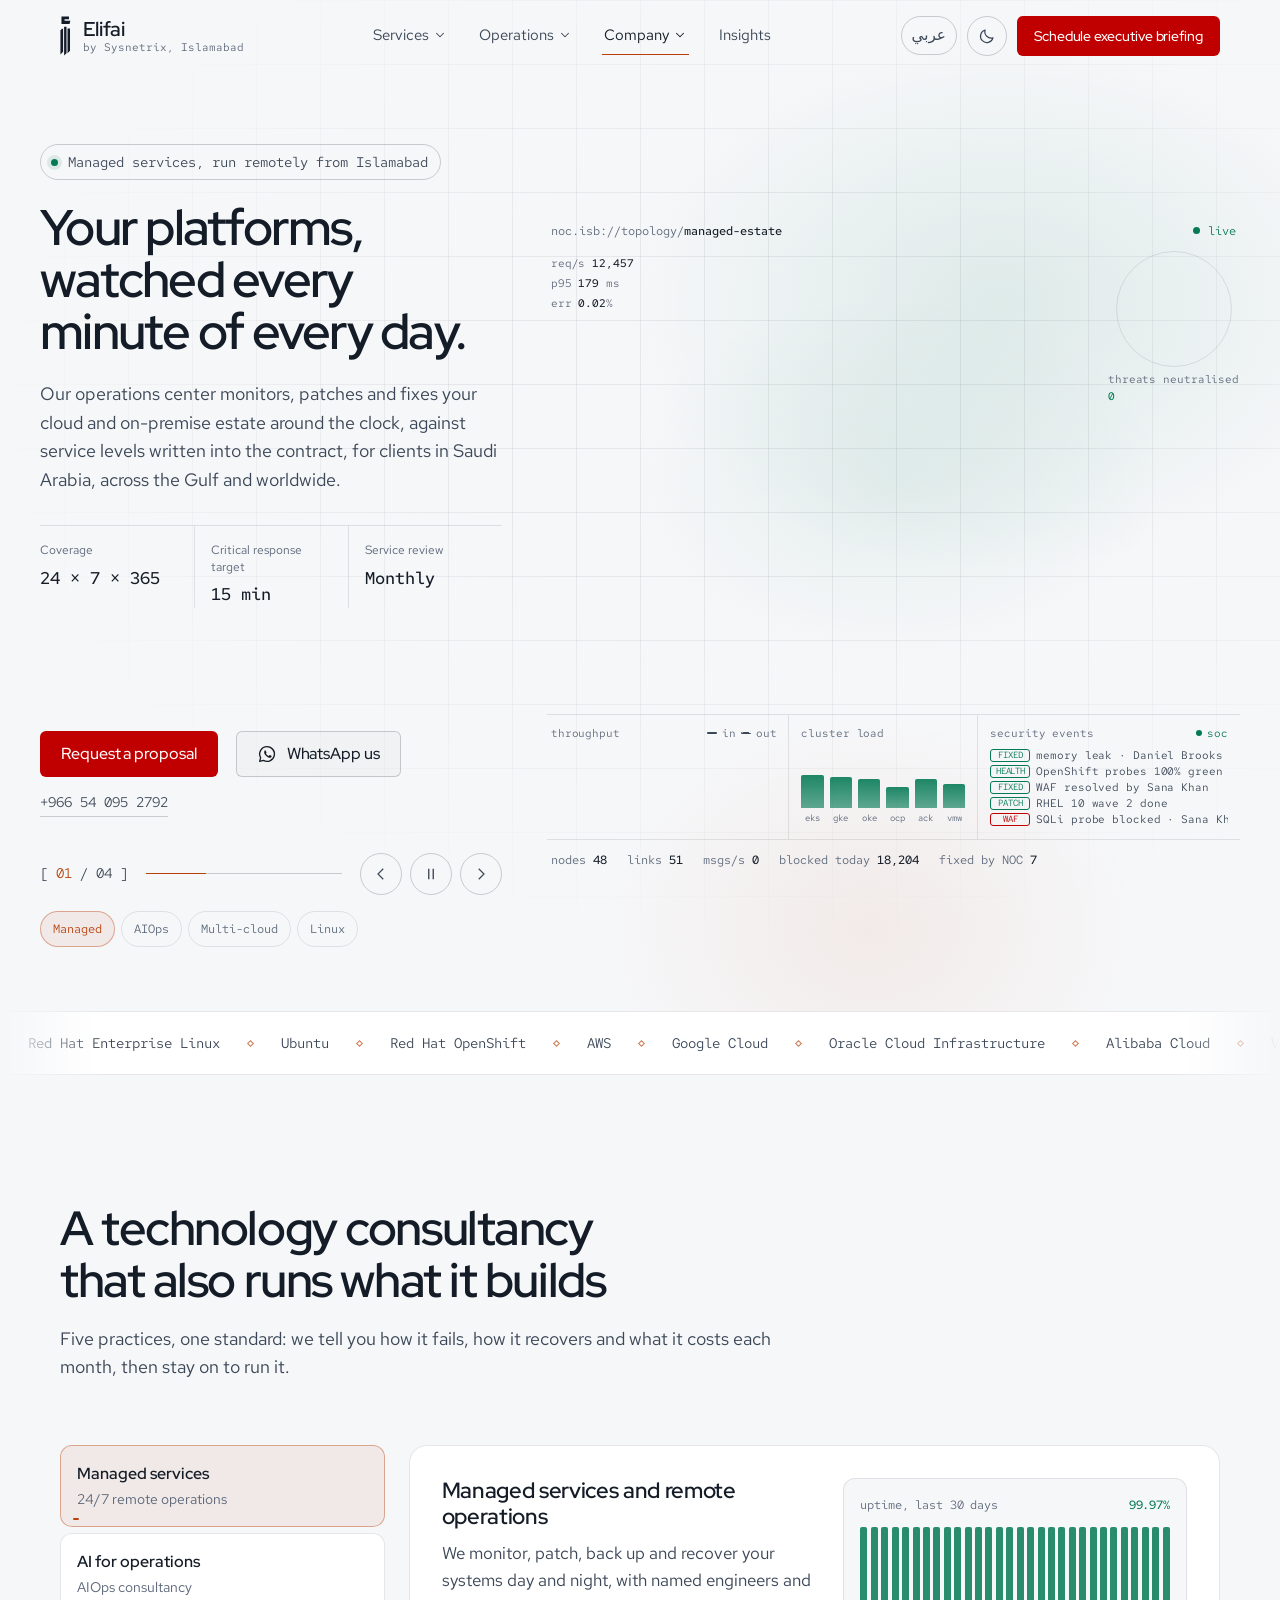
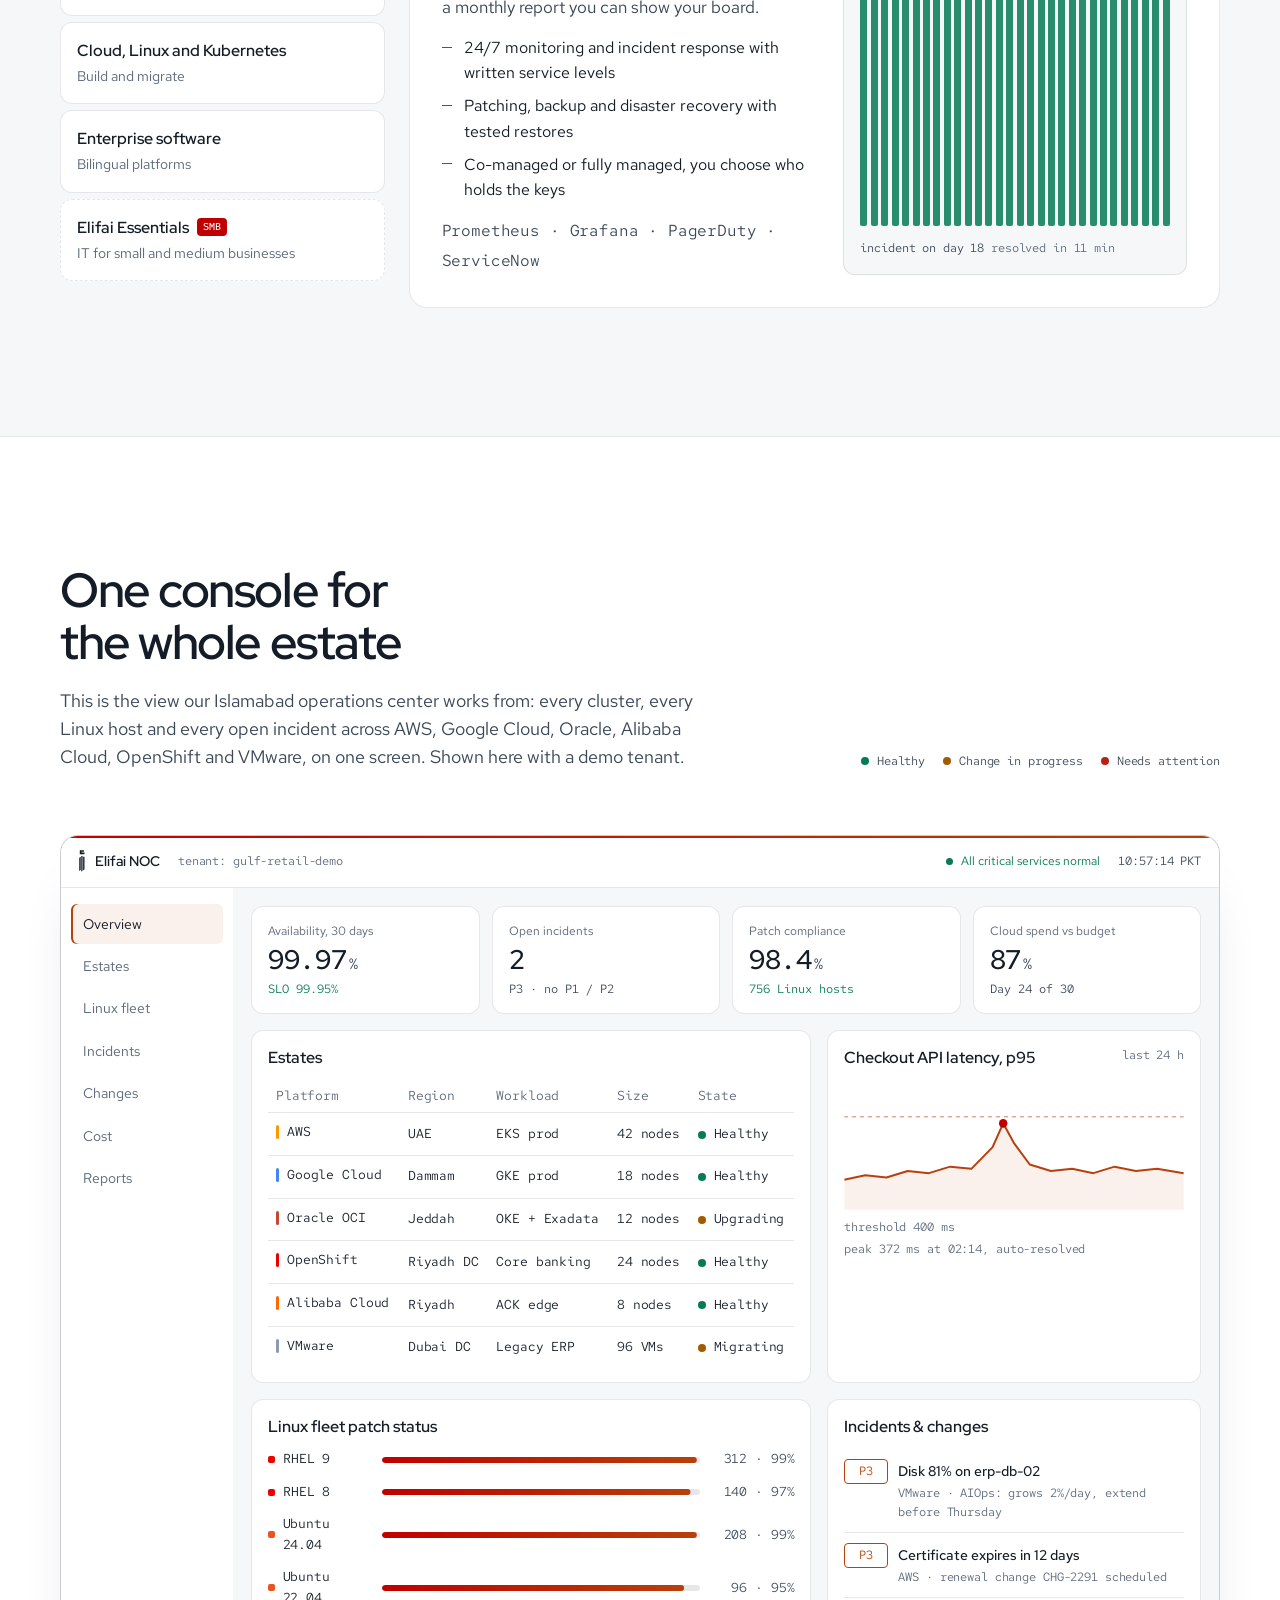
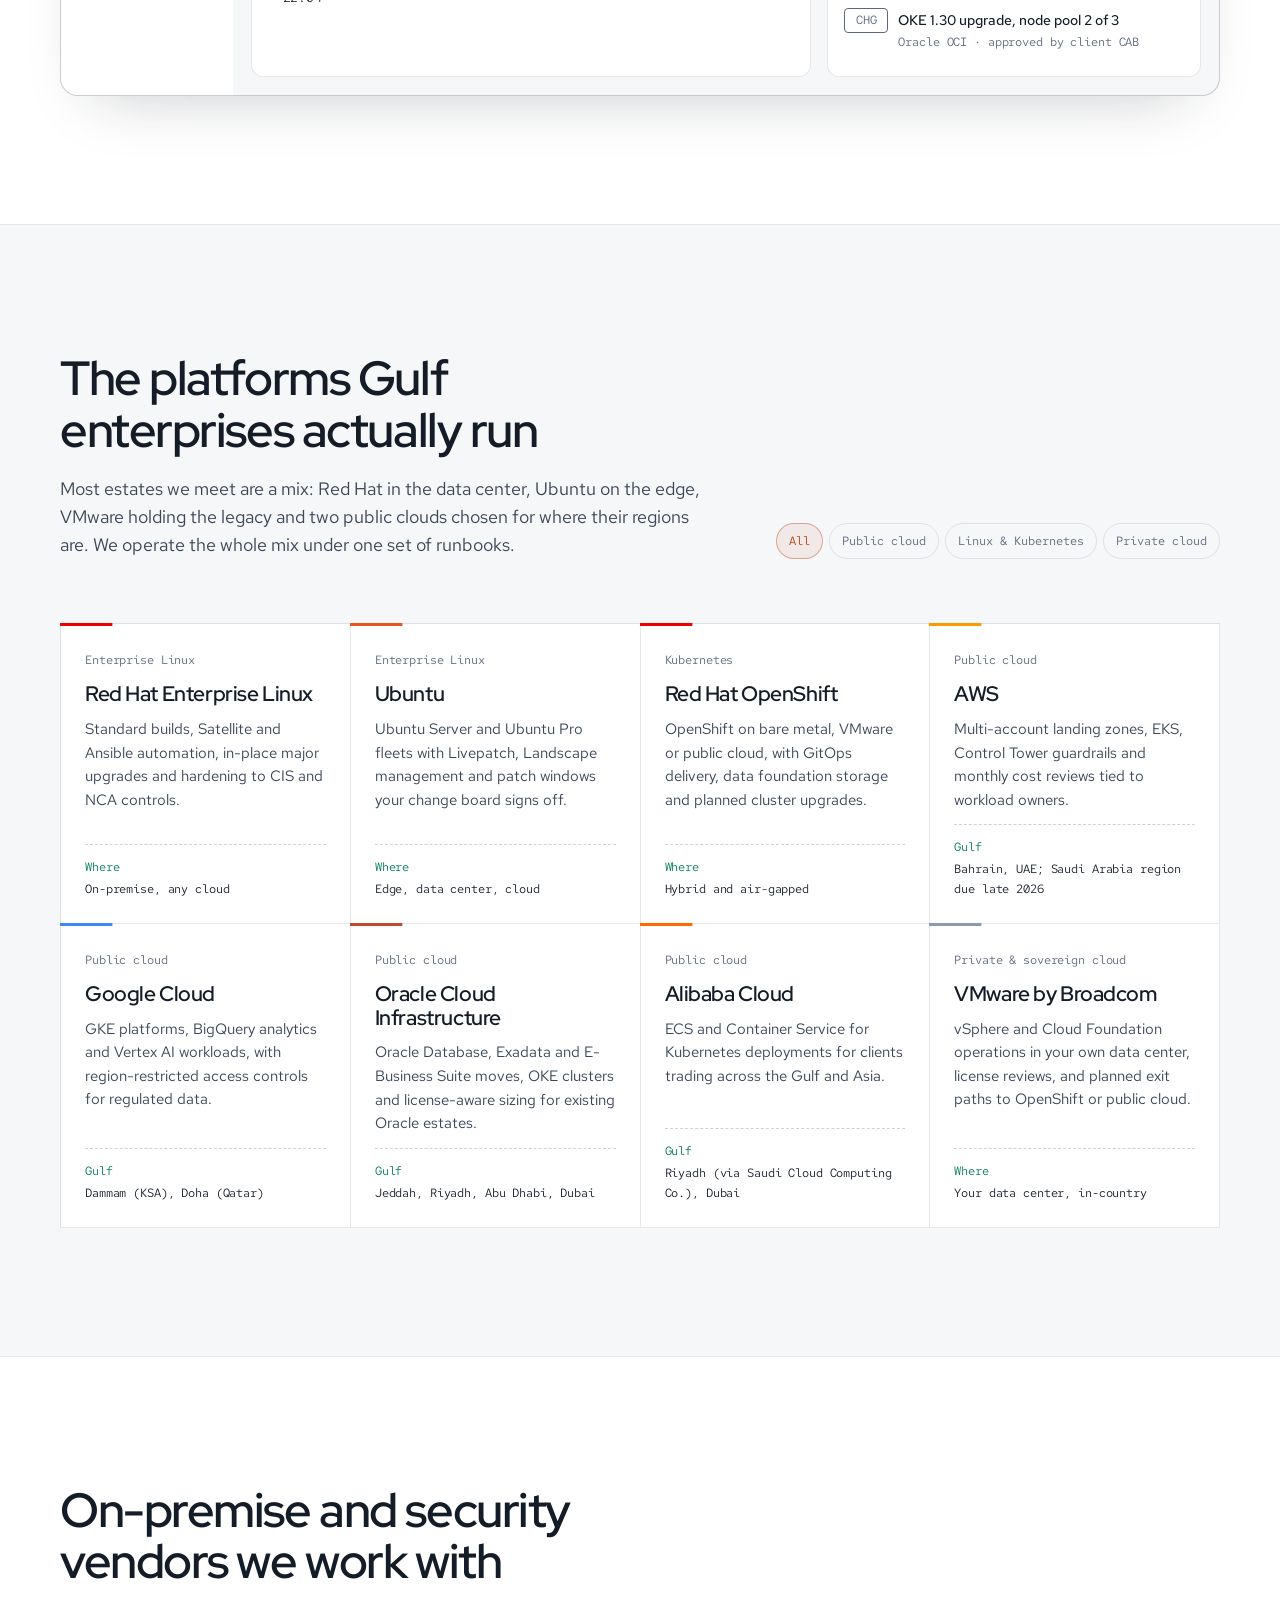
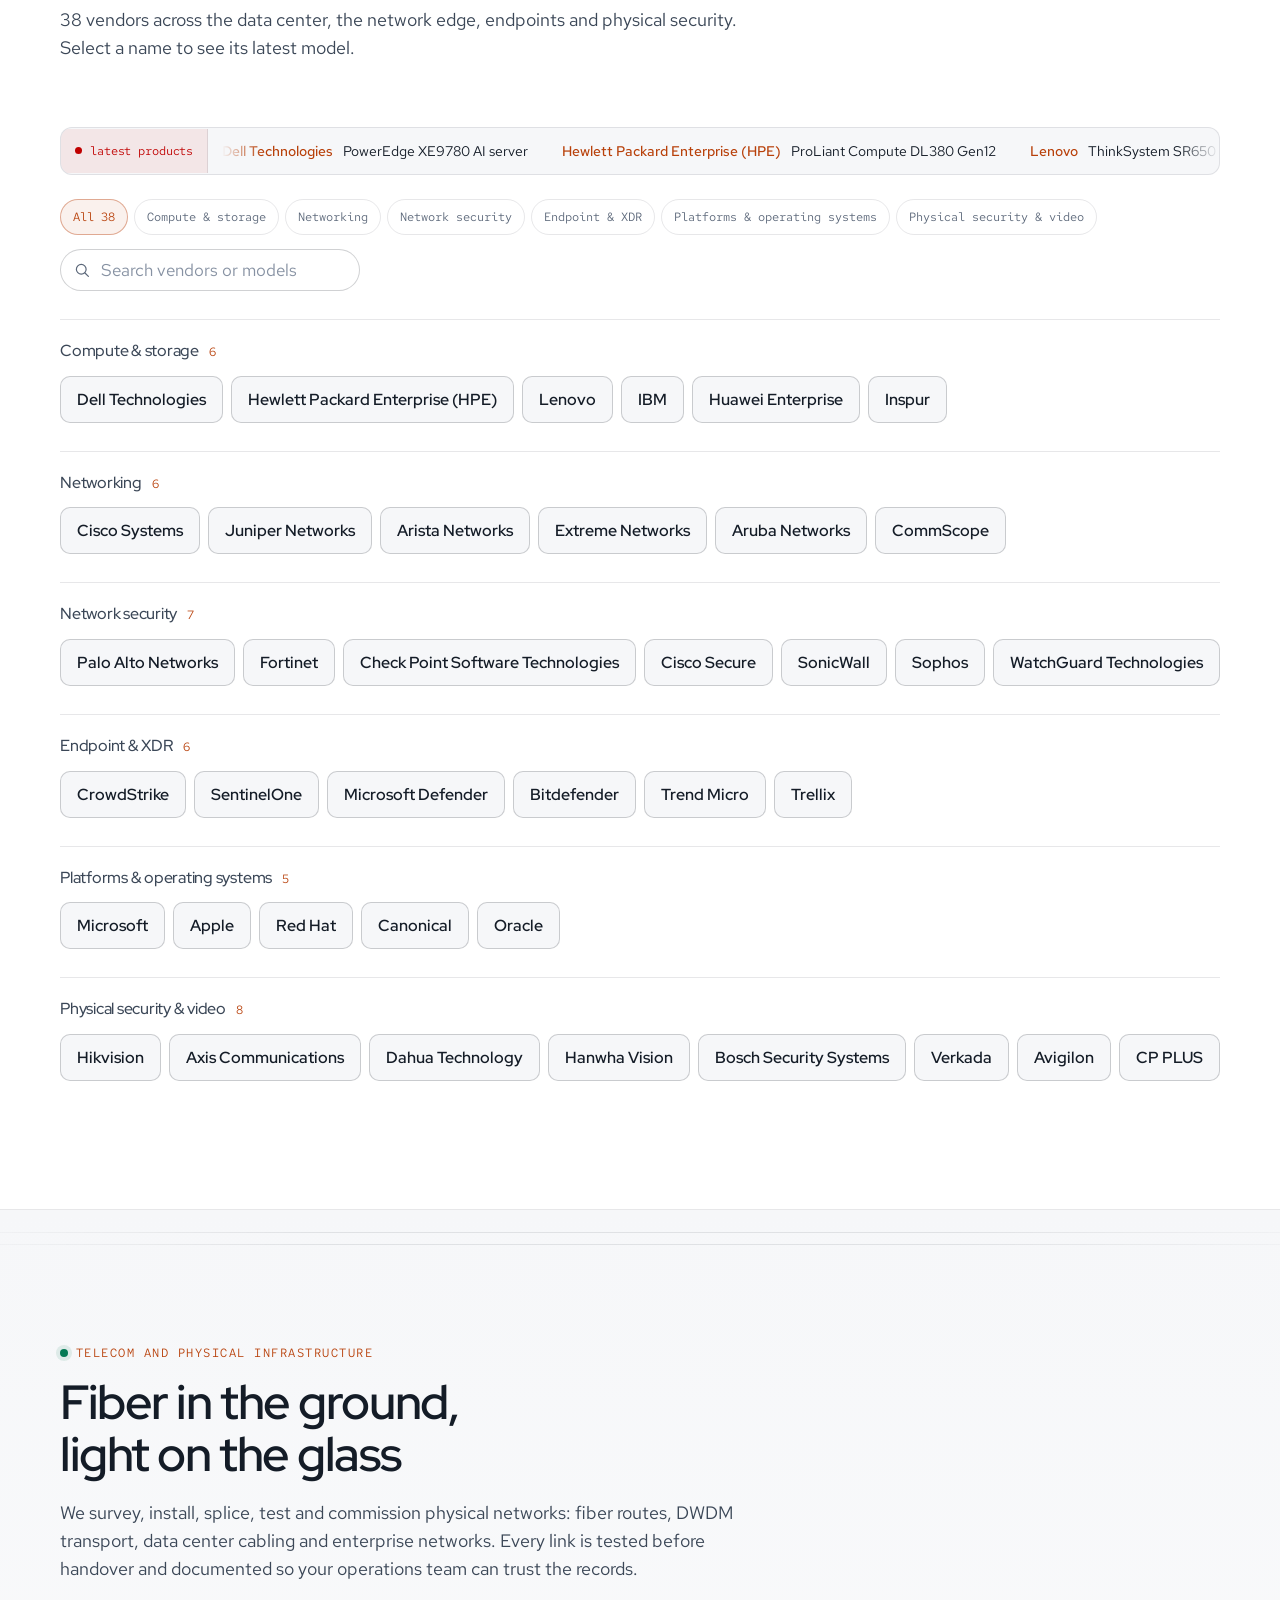
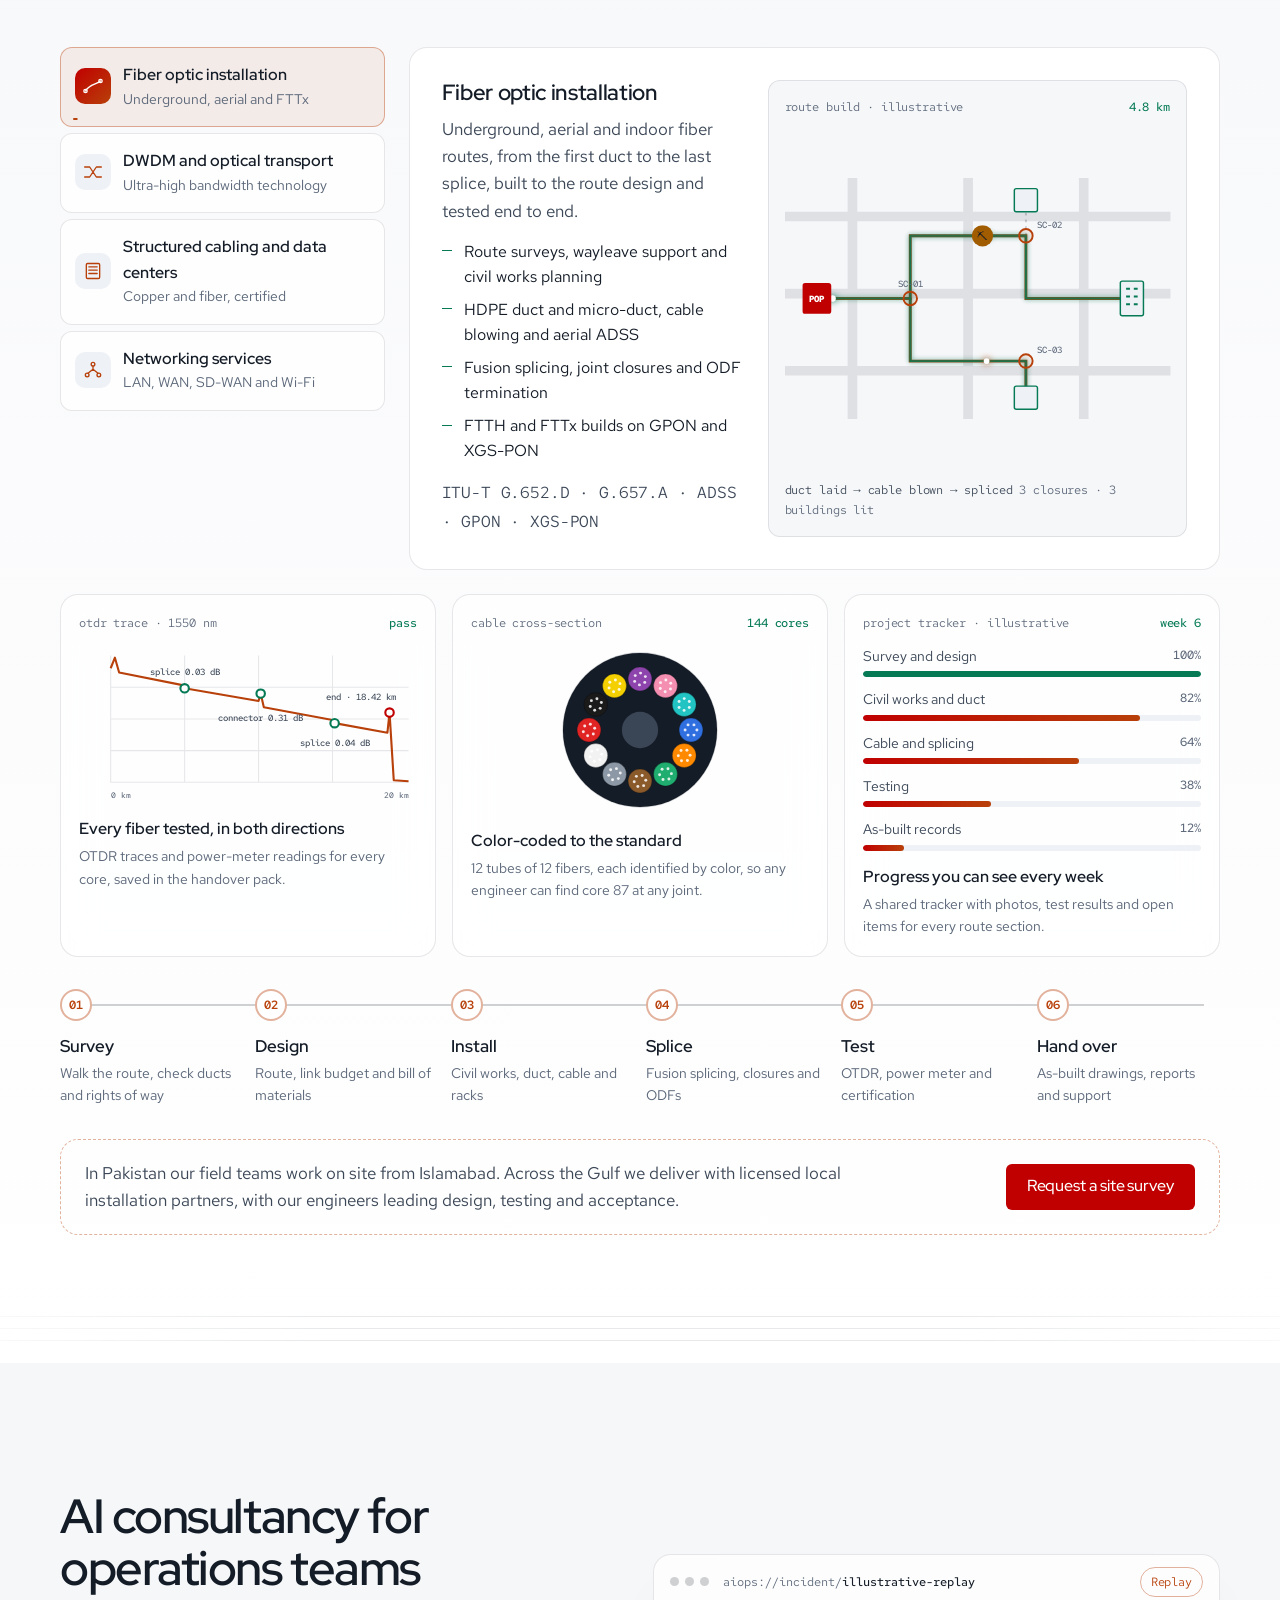
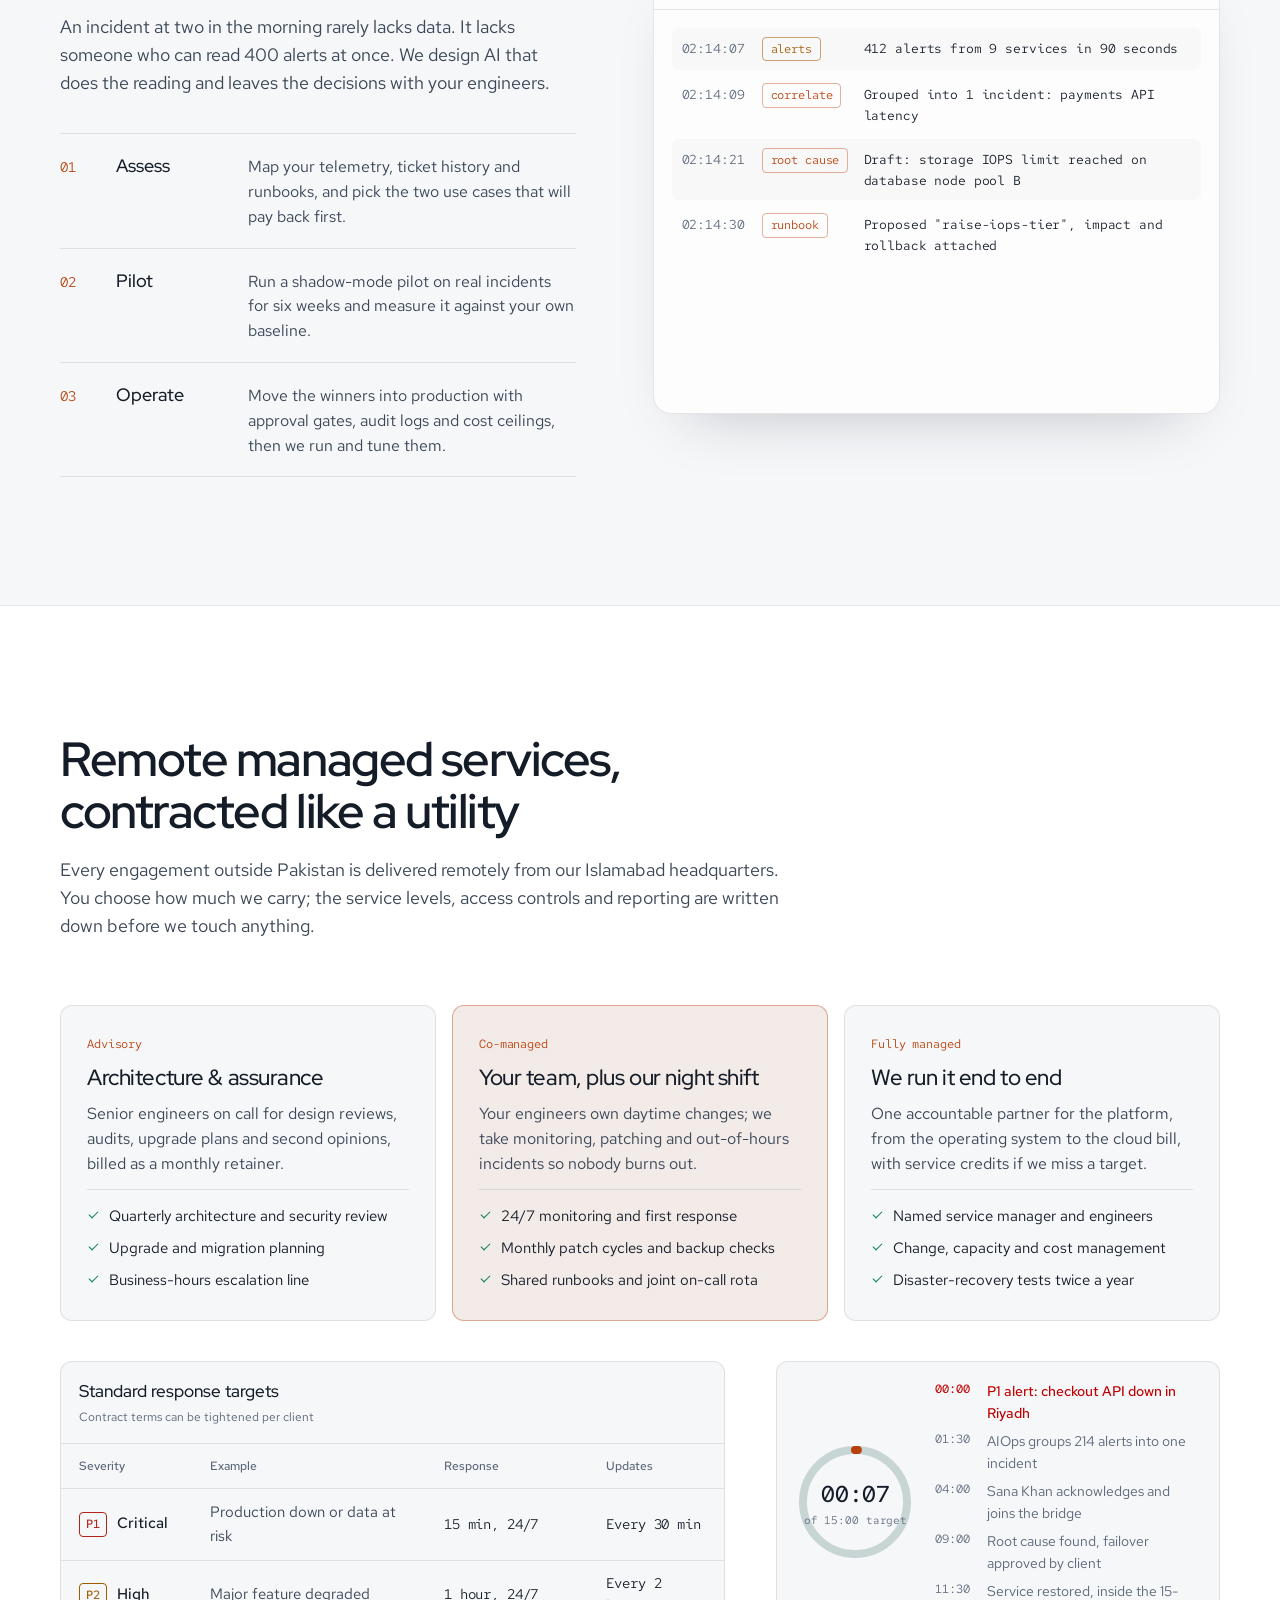
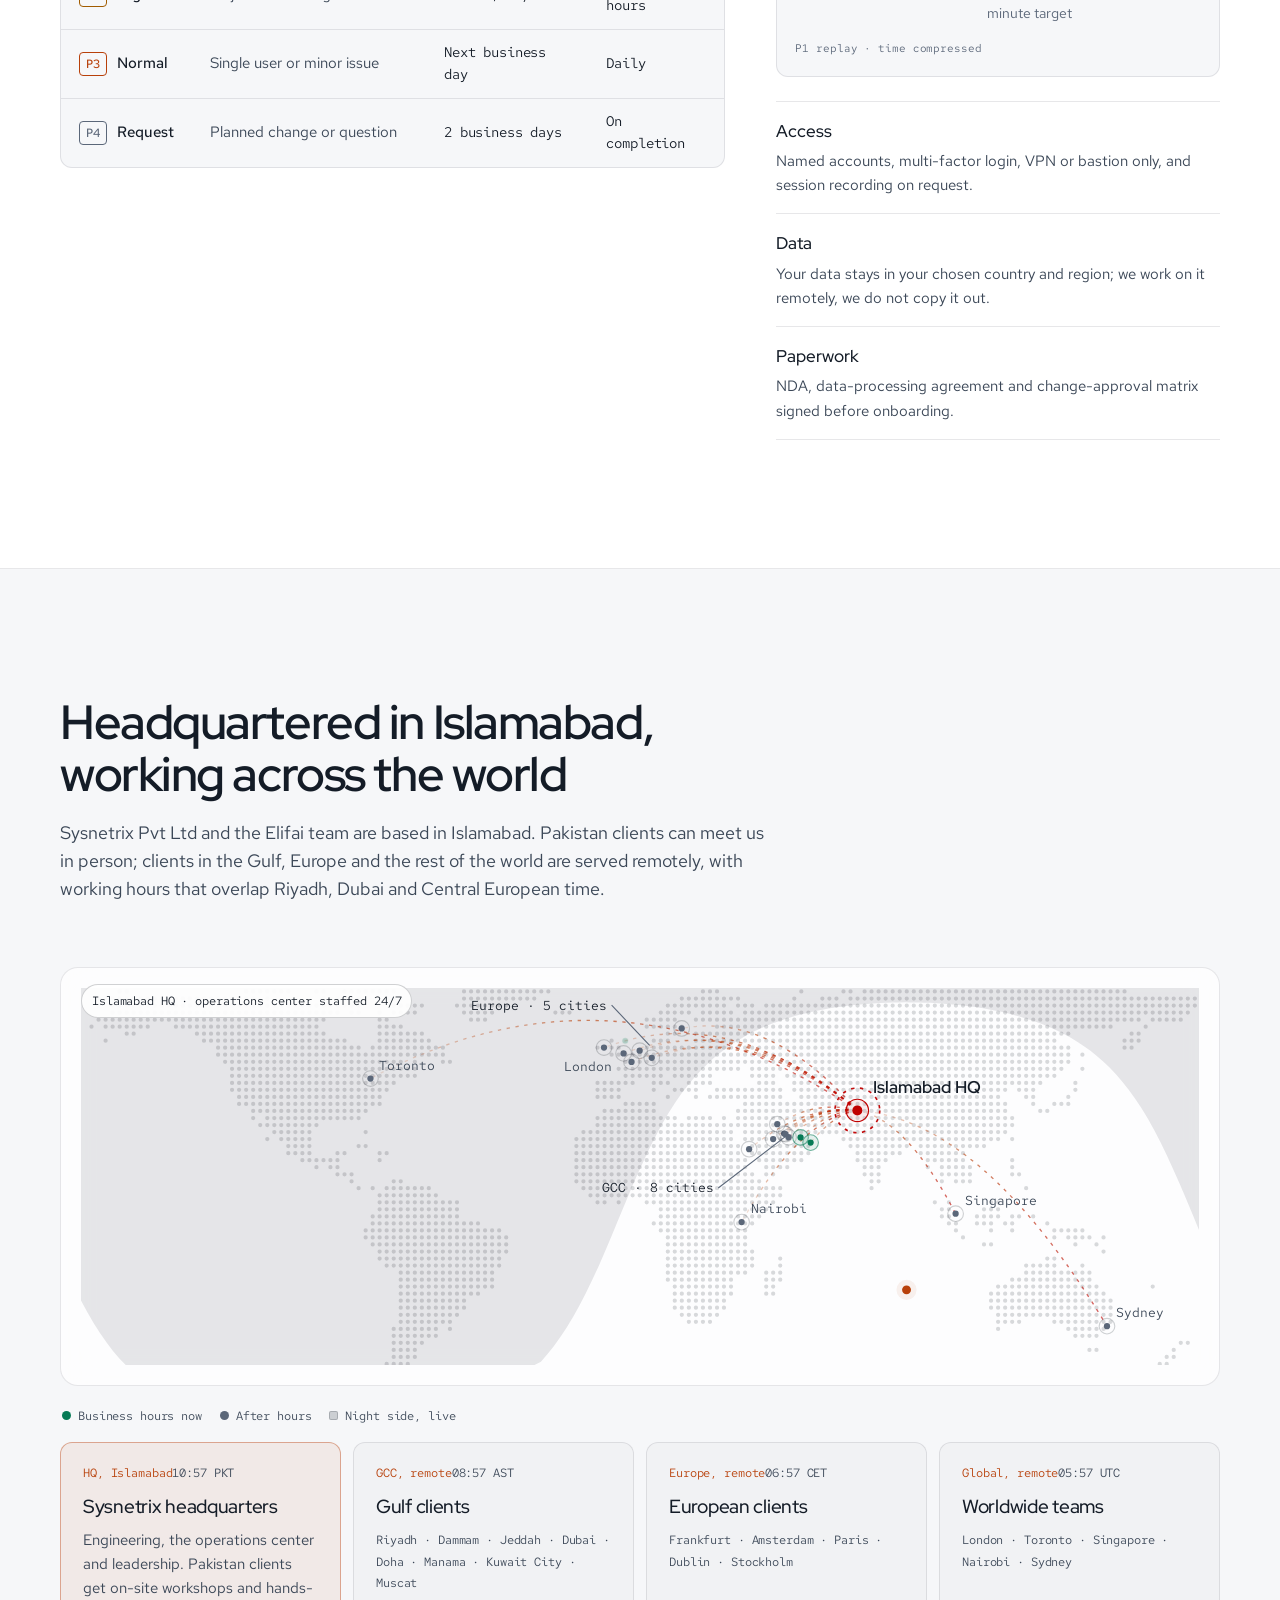
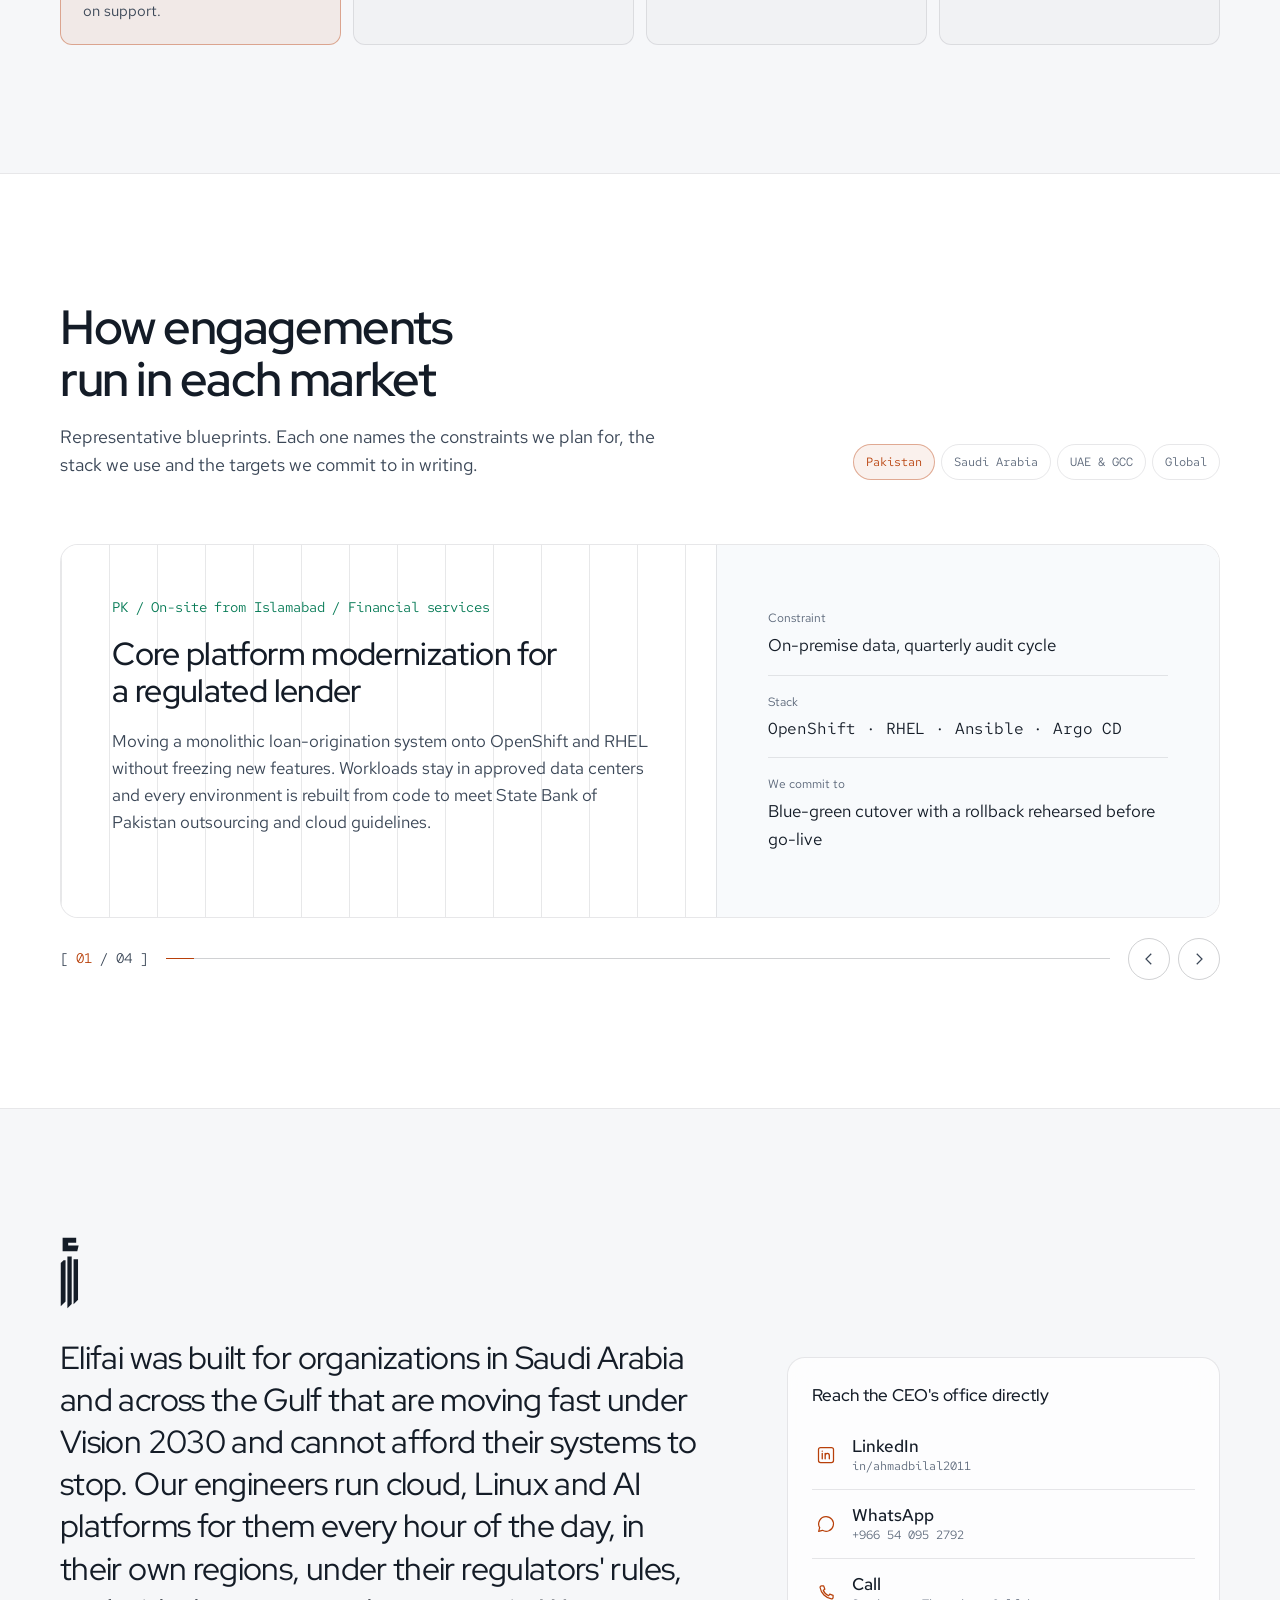
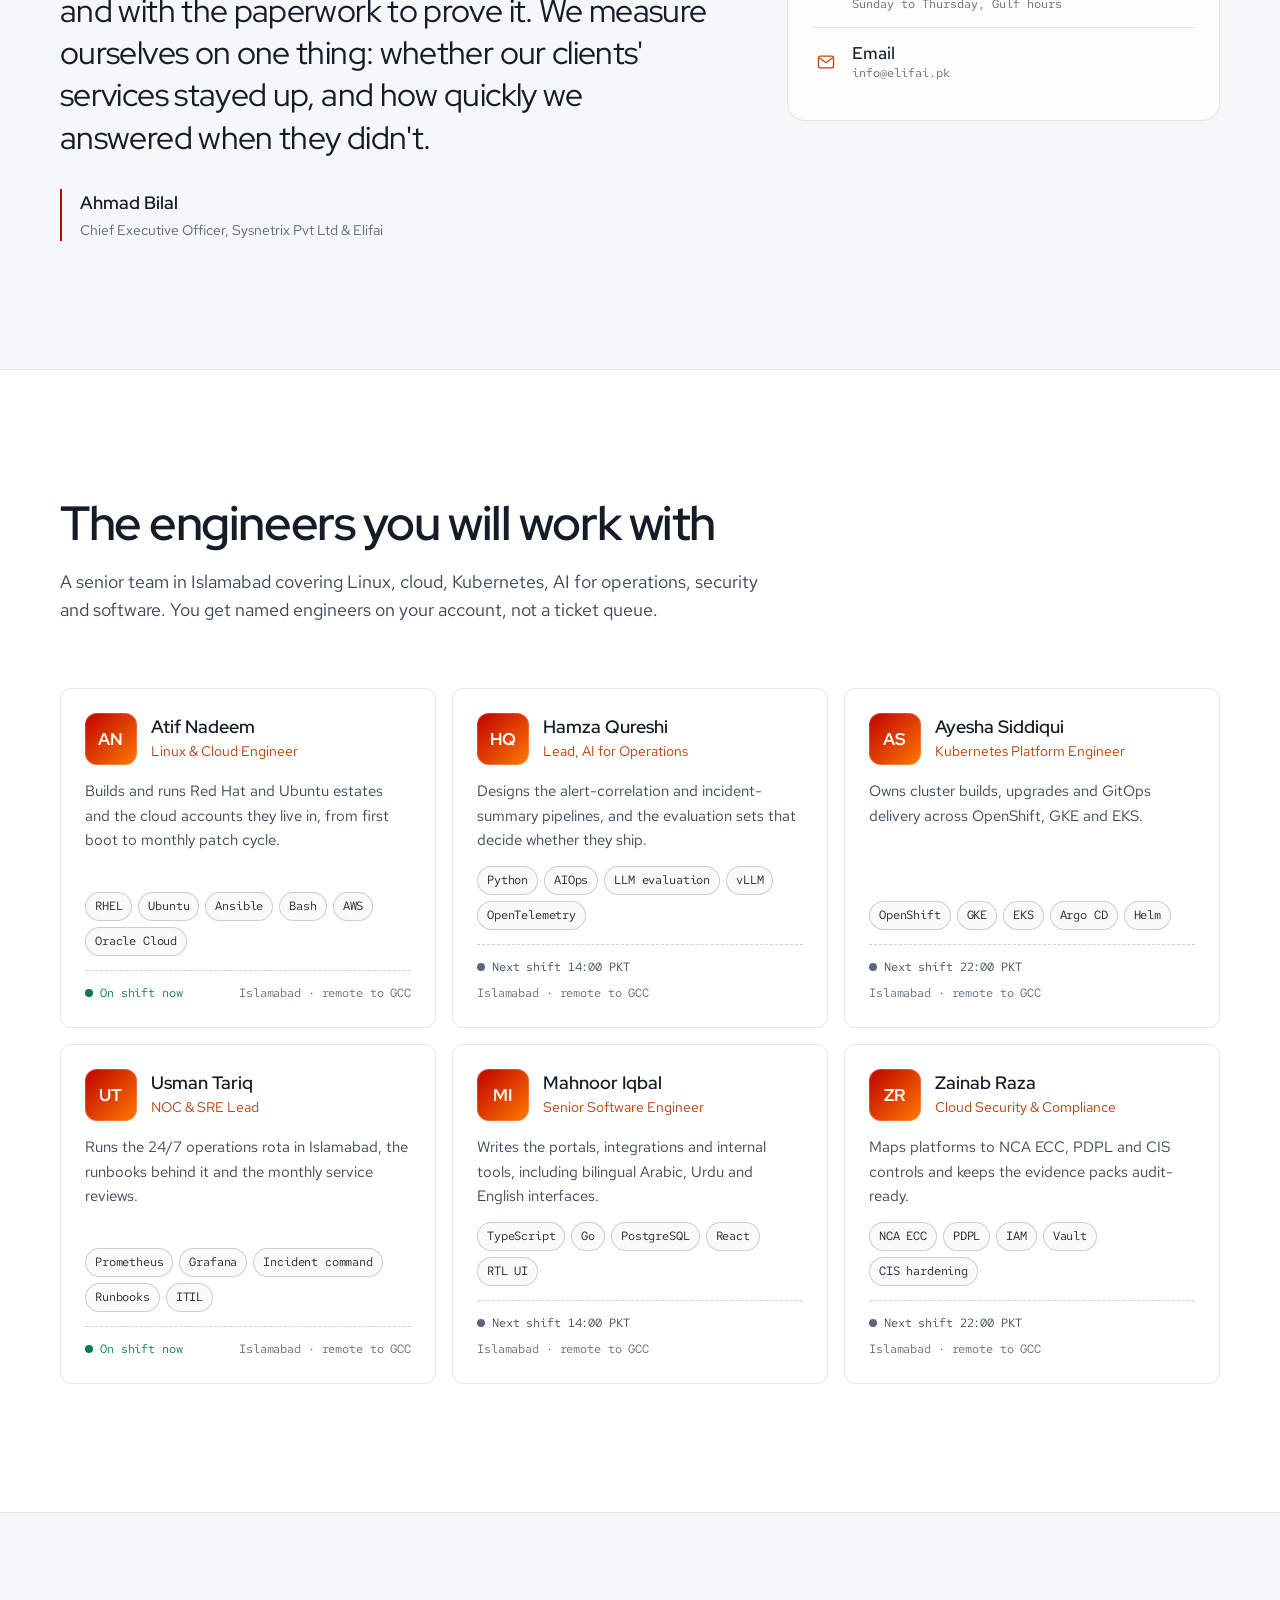
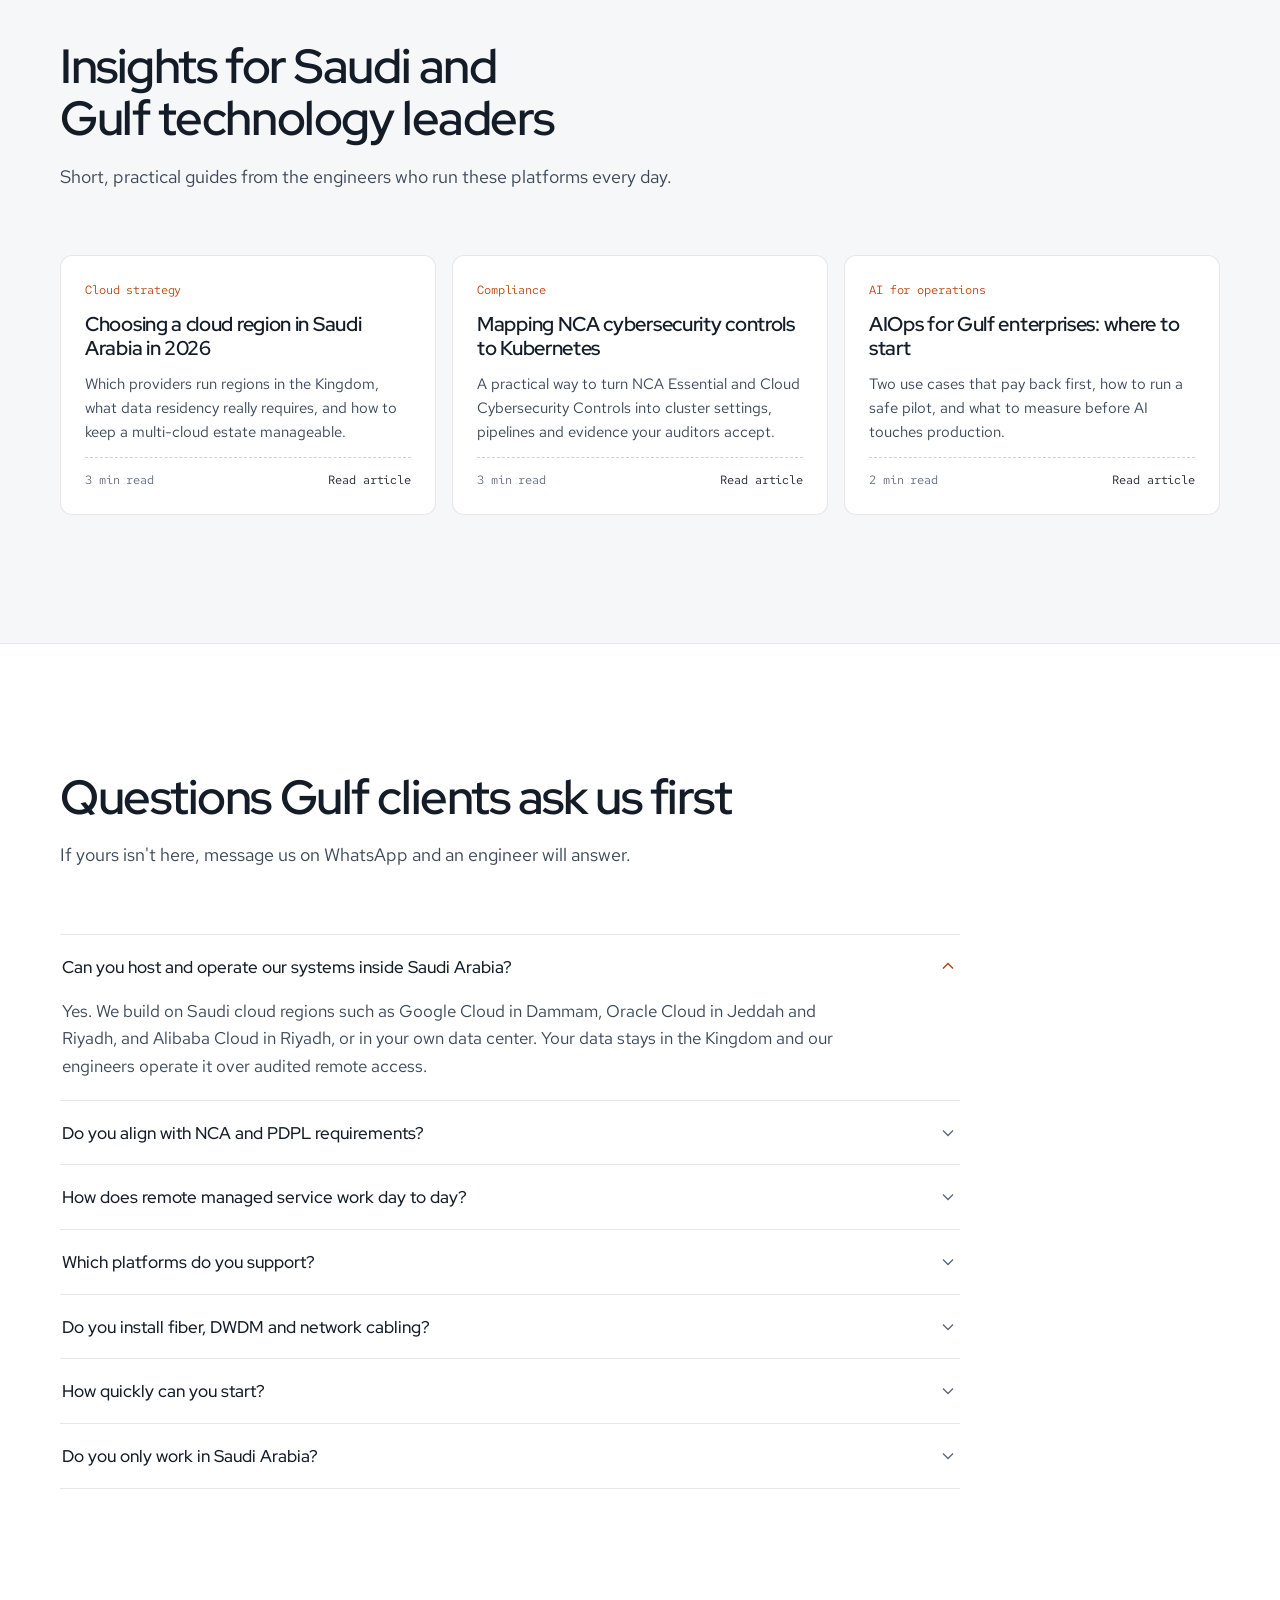
==== commit 74021fe5: "Services menu: hovering a service previews it with its own animation and links straight to it Co-Aut" ====
--- a/index.html
+++ b/index.html
@@ -35,8 +35,8 @@
   <link rel="preconnect" href="https://fonts.googleapis.com">
   <link rel="preconnect" href="https://fonts.gstatic.com" crossorigin>
   <link rel="stylesheet" href="https://fonts.googleapis.com/css2?family=Red+Hat+Display:wght@500;600;700&amp;family=Red+Hat+Text:wght@400;500;600&amp;family=Red+Hat+Mono:wght@400;500&amp;display=swap">
-  <link rel="stylesheet" href="/assets/css/main.css?v=14">
-  <script type="module" src="/assets/js/main.js?v=14"></script>
+  <link rel="stylesheet" href="/assets/css/main.css?v=15">
+  <script type="module" src="/assets/js/main.js?v=15"></script>
 
   <script type="application/ld+json">
   {
@@ -90,14 +90,51 @@
               <div class="mm-inner">
                 <div class="mm-col">
                   <p class="mm-head mono">What we do</p>
-                  <ul class="mm-grid"><li><a href="#capabilities" data-svc-open="0"><span class="mm-ic" aria-hidden="true"><svg viewBox="0 0 24 24"><path d="M3 12h4l2-5 4 10 2-5h6"/></svg></span><span class="mm-txt"><span class="mm-title">Managed services</span><span class="mm-sub">24/7 remote operations</span></span></a></li><li><a href="#capabilities" data-svc-open="1"><span class="mm-ic" aria-hidden="true"><svg viewBox="0 0 24 24"><path d="M12 3v4M12 17v4M3 12h4M17 12h4M6 6l2.5 2.5M15.5 15.5 18 18M6 18l2.5-2.5M15.5 8.5 18 6"/></svg></span><span class="mm-txt"><span class="mm-title">AI for operations</span><span class="mm-sub">AIOps consultancy</span></span></a></li><li><a href="#capabilities" data-svc-open="2"><span class="mm-ic" aria-hidden="true"><svg viewBox="0 0 24 24"><path d="M7 18h10a4 4 0 0 0 .6-8A6 6 0 0 0 6 11.5 3.3 3.3 0 0 0 7 18Z"/></svg></span><span class="mm-txt"><span class="mm-title">Cloud, Linux and Kubernetes</span><span class="mm-sub">Build and migrate</span></span></a></li><li><a href="#capabilities" data-svc-open="3"><span class="mm-ic" aria-hidden="true"><svg viewBox="0 0 24 24"><path d="m8 8-4 4 4 4M16 8l4 4-4 4M13 6l-2 12"/></svg></span><span class="mm-txt"><span class="mm-title">Enterprise software</span><span class="mm-sub">Bilingual platforms</span></span></a></li><li><a href="#capabilities" data-svc-open="4"><span class="mm-ic" aria-hidden="true"><svg viewBox="0 0 24 24"><path d="M4 8h16v11H4zM9 8V5h6v3M4 13h16"/></svg></span><span class="mm-txt"><span class="mm-title">Elifai Essentials <span class="mm-badge mono">SMB</span></span><span class="mm-sub">IT for small and medium businesses</span></span></a></li><li><a href="#telecom"><span class="mm-ic" aria-hidden="true"><svg viewBox="0 0 24 24"><path d="M3 18c4-8 14-8 18-12"/><circle cx="3" cy="18" r="1.6"/><circle cx="21" cy="6" r="1.6"/></svg></span><span class="mm-txt"><span class="mm-title">Telecom and fiber <span class="mm-badge mono">New</span></span><span class="mm-sub">Fiber, DWDM, cabling and networks</span></span></a></li></ul>
+                  <ul class="mm-grid"><li><a data-pv="managed" href="#capabilities" data-svc-open="0"><span class="mm-ic" aria-hidden="true"><svg viewBox="0 0 24 24"><path d="M3 12h4l2-5 4 10 2-5h6"/></svg></span><span class="mm-txt"><span class="mm-title">Managed services</span><span class="mm-sub">24/7 remote operations</span></span></a></li><li><a data-pv="ai" href="#capabilities" data-svc-open="1"><span class="mm-ic" aria-hidden="true"><svg viewBox="0 0 24 24"><path d="M12 3v4M12 17v4M3 12h4M17 12h4M6 6l2.5 2.5M15.5 15.5 18 18M6 18l2.5-2.5M15.5 8.5 18 6"/></svg></span><span class="mm-txt"><span class="mm-title">AI for operations</span><span class="mm-sub">AIOps consultancy</span></span></a></li><li><a data-pv="cloud" href="#capabilities" data-svc-open="2"><span class="mm-ic" aria-hidden="true"><svg viewBox="0 0 24 24"><path d="M7 18h10a4 4 0 0 0 .6-8A6 6 0 0 0 6 11.5 3.3 3.3 0 0 0 7 18Z"/></svg></span><span class="mm-txt"><span class="mm-title">Cloud, Linux and Kubernetes</span><span class="mm-sub">Build and migrate</span></span></a></li><li><a data-pv="code" href="#capabilities" data-svc-open="3"><span class="mm-ic" aria-hidden="true"><svg viewBox="0 0 24 24"><path d="m8 8-4 4 4 4M16 8l4 4-4 4M13 6l-2 12"/></svg></span><span class="mm-txt"><span class="mm-title">Enterprise software</span><span class="mm-sub">Bilingual platforms</span></span></a></li><li><a data-pv="smb" href="#capabilities" data-svc-open="4"><span class="mm-ic" aria-hidden="true"><svg viewBox="0 0 24 24"><path d="M4 8h16v11H4zM9 8V5h6v3M4 13h16"/></svg></span><span class="mm-txt"><span class="mm-title">Elifai Essentials <span class="mm-badge mono">SMB</span></span><span class="mm-sub">IT for small and medium businesses</span></span></a></li><li><a data-pv="fiber" href="#telecom"><span class="mm-ic" aria-hidden="true"><svg viewBox="0 0 24 24"><path d="M3 18c4-8 14-8 18-12"/><circle cx="3" cy="18" r="1.6"/><circle cx="21" cy="6" r="1.6"/></svg></span><span class="mm-txt"><span class="mm-title">Telecom and fiber <span class="mm-badge mono">New</span></span><span class="mm-sub">Fiber, DWDM, cabling and networks</span></span></a></li></ul>
                 </div>
-                <aside class="mm-promo">
-                  <span class="mm-fiber" aria-hidden="true"><i></i><i></i><i></i></span>
-                  <p class="mm-promo-k mono">New service</p>
-                  <p class="mm-promo-t">Telecom and fiber</p>
-                  <p class="mm-promo-s">Fiber installation, DWDM ultra-high bandwidth transport, structured cabling and networks, tested before handover.</p>
-                  <a class="mm-promo-a" href="#telecom">See telecom services <span aria-hidden="true">→</span></a>
+                <aside class="mm-promo" data-pv-pane aria-live="polite">
+                  <div class="mm-pv" data-pv-for="managed" hidden>
+                    <p class="mm-promo-k mono">24/7 remote operations</p>
+                    <p class="mm-promo-t">Managed services</p>
+                    <span class="pv-uptime" aria-hidden="true"><i style="--d:0"></i><i style="--d:1"></i><i style="--d:2"></i><i style="--d:3"></i><i style="--d:4"></i><i style="--d:5"></i><i style="--d:6"></i><i style="--d:7"></i><i style="--d:8"></i><i style="--d:9"></i><i style="--d:10"></i><i style="--d:11"></i><i style="--d:12"></i><i style="--d:13"></i><i style="--d:14"></i><i style="--d:15"></i><i style="--d:16"></i><i style="--d:17" class="inc"></i><i style="--d:18"></i><i style="--d:19"></i><i style="--d:20"></i><i style="--d:21"></i><i style="--d:22"></i><i style="--d:23"></i><i style="--d:24"></i><i style="--d:25"></i><i style="--d:26"></i><i style="--d:27"></i><i style="--d:28"></i><i style="--d:29"></i></span><span class="pv-stat mono"><b>99.97%</b> uptime · last 30 days</span>
+                    <p class="mm-promo-s">We monitor, patch, back up and recover your systems day and night, with named engineers and a monthly report.</p>
+                    <a class="mm-promo-a" href="#capabilities" data-svc-open="0">Explore managed services <span aria-hidden="true">→</span></a>
+                  </div>
+                  <div class="mm-pv" data-pv-for="ai" hidden>
+                    <p class="mm-promo-k mono">AIOps consultancy</p>
+                    <p class="mm-promo-t">AI for operations</p>
+                    <span class="pv-funnel" aria-hidden="true"><i style="--x:5%;--d:0.00s"></i><i style="--x:42%;--d:0.17s"></i><i style="--x:79%;--d:0.34s"></i><i style="--x:26%;--d:0.51s"></i><i style="--x:63%;--d:0.68s"></i><i style="--x:10%;--d:0.85s"></i><i style="--x:47%;--d:1.02s"></i><i style="--x:84%;--d:1.19s"></i><i style="--x:31%;--d:1.36s"></i><i style="--x:68%;--d:1.53s"></i><i style="--x:15%;--d:0.10s"></i><i style="--x:52%;--d:0.27s"></i><i style="--x:89%;--d:0.44s"></i><i style="--x:36%;--d:0.61s"></i><em></em></span><span class="pv-stat mono"><b>412</b> alerts → <b>1</b> incident</span>
+                    <p class="mm-promo-s">AI that cuts alert noise, triages tickets and drafts incident reviews, with an engineer approving every change.</p>
+                    <a class="mm-promo-a" href="#capabilities" data-svc-open="1">Explore AI for operations <span aria-hidden="true">→</span></a>
+                  </div>
+                  <div class="mm-pv" data-pv-for="cloud" hidden>
+                    <p class="mm-promo-k mono">Build and migrate</p>
+                    <p class="mm-promo-t">Cloud, Linux and Kubernetes</p>
+                    <span class="pv-stack" aria-hidden="true"><i>apps · GitOps</i><i>OpenShift · GKE · EKS</i><i>RHEL · Ubuntu</i><i>in-region cloud</i></span>
+                    <p class="mm-promo-s">Landing zones, Kubernetes platforms and Linux estates, built as code and handed over with runbooks.</p>
+                    <a class="mm-promo-a" href="#capabilities" data-svc-open="2">Explore cloud and Linux <span aria-hidden="true">→</span></a>
+                  </div>
+                  <div class="mm-pv" data-pv-for="code" hidden>
+                    <p class="mm-promo-k mono">Bilingual platforms</p>
+                    <p class="mm-promo-t">Enterprise software</p>
+                    <span class="pv-code mono" aria-hidden="true"><i><b>const</b> dir = ar ? "rtl" : "ltr";</i><i><b>render</b>(portal, dir);</i><i class="ok">✓ 214 tests passed</i></span>
+                    <p class="mm-promo-s">Portals, integrations and internal tools in Arabic and English, with source code that belongs to you.</p>
+                    <a class="mm-promo-a" href="#capabilities" data-svc-open="3">Explore enterprise software <span aria-hidden="true">→</span></a>
+                  </div>
+                  <div class="mm-pv" data-pv-for="smb" hidden>
+                    <p class="mm-promo-k mono">IT for small and medium businesses</p>
+                    <p class="mm-promo-t">Elifai Essentials</p>
+                    <span class="pv-check" aria-hidden="true"><i>Microsoft 365 set up</i><i>Laptops secured</i><i>Daily backups</i><i>WhatsApp helpdesk</i></span>
+                    <p class="mm-promo-s">Everything a 10 to 250 person company needs from IT, for one monthly fee per user.</p>
+                    <a class="mm-promo-a" href="#capabilities" data-svc-open="4">Explore Elifai Essentials <span aria-hidden="true">→</span></a>
+                  </div>
+                  <div class="mm-pv is-on" data-pv-for="fiber">
+                    <p class="mm-promo-k mono">New service</p>
+                    <p class="mm-promo-t">Telecom and fiber</p>
+                    <span class="mm-fiber" aria-hidden="true"><i></i><i></i><i></i></span>
+                    <p class="mm-promo-s">Fiber installation, DWDM ultra-high bandwidth transport, structured cabling and networks, tested before handover.</p>
+                    <a class="mm-promo-a" href="#telecom">See telecom services <span aria-hidden="true">→</span></a>
+                  </div>
                 </aside>
               </div>
             </div>
--- a/assets/css/main.css
+++ b/assets/css/main.css
@@ -1858,3 +1858,49 @@
 .mnav-foot .lang-link { padding: 10px 14px; border: 1px solid var(--line-strong); border-radius: 999px; }
 [dir="rtl"] .mnav-head { letter-spacing: 0; }
 @media (max-width: 380px) { .mnav-grid { grid-template-columns: 1fr; } }
+
+/* ---------- v15: service previews in the Services menu ---------- */
+.mm-pv { display: flex; flex-direction: column; gap: 8px; height: 100%; }
+.mm-pv[hidden] { display: none; }
+@media (prefers-reduced-motion: no-preference) {
+  .mm-pv.is-on > * { animation: rise .35s var(--ease-out) both; }
+  .mm-pv.is-on > :nth-child(2) { animation-delay: .03s; } .mm-pv.is-on > :nth-child(3) { animation-delay: .06s; }
+  .mm-pv.is-on > :nth-child(4) { animation-delay: .09s; } .mm-pv.is-on > :nth-child(5) { animation-delay: .12s; }
+}
+.mm-grid a.is-pv { background: var(--tint); border-color: var(--line); }
+.pv-stat { font-size: .74rem; color: var(--muted); }
+.pv-stat b { color: var(--emerald); font-weight: 600; }
+.pv-uptime { display: grid; grid-template-columns: repeat(30, 1fr); gap: 2px; height: 30px; align-items: end; }
+.pv-uptime i { height: 100%; border-radius: 1.5px; background: var(--emerald); opacity: .85; transform-origin: bottom; }
+.pv-uptime i.inc { background: var(--accent); }
+.pv-funnel { position: relative; height: 54px; border-radius: 8px; overflow: hidden; background: linear-gradient(180deg, transparent, var(--tint)); }
+.pv-funnel i { position: absolute; top: -6px; left: var(--x); width: 5px; height: 5px; border-radius: 50%; background: var(--red); }
+.pv-funnel i:nth-child(3n) { background: var(--accent); }
+.pv-funnel em { position: absolute; left: 50%; bottom: 6px; width: 12px; height: 12px; margin-left: -6px; border-radius: 50%; background: var(--emerald); box-shadow: 0 0 0 4px var(--emerald-soft); }
+.pv-stack { display: grid; gap: 4px; }
+.pv-stack i { font-style: normal; font: 500 .7rem var(--font-mono); padding: 6px 9px; border-radius: 6px; background: var(--bg-3); border-inline-start: 2px solid var(--emerald); color: var(--text-2); }
+.pv-stack i:nth-child(1) { border-color: var(--accent); } .pv-stack i:nth-child(2) { border-color: var(--red); }
+.pv-stack i:last-child { background: linear-gradient(90deg, rgba(209,0,0,.22), rgba(255,153,0,.16)); }
+.pv-code { display: grid; gap: 3px; padding: 10px; border-radius: 8px; background: var(--bg); border: 1px solid var(--line); font-size: .7rem; }
+.pv-code i { font-style: normal; color: var(--text-2); white-space: nowrap; overflow: hidden; }
+.pv-code b { color: var(--red); font-weight: 500; } .pv-code .ok { color: var(--emerald); }
+.pv-check { display: grid; gap: 5px; }
+.pv-check i { font-style: normal; font-size: .8rem; display: flex; align-items: center; gap: 8px; color: var(--text-2); }
+.pv-check i::before { content: "✓"; width: 16px; height: 16px; border-radius: 50%; display: grid; place-items: center; font-size: .6rem; font-weight: 700; background: var(--emerald); color: #0C1219; }
+@media (prefers-reduced-motion: no-preference) {
+  .mm-pv.is-on .pv-uptime i { animation: pv-up .5s var(--ease-out) both; animation-delay: calc(var(--d) * 18ms); }
+  .mm-pv.is-on .pv-funnel i { animation: pv-fall 1.6s ease-in infinite; animation-delay: var(--d); }
+  .mm-pv.is-on .pv-funnel em { animation: pv-beat 1.6s ease-in-out infinite; }
+  .mm-pv.is-on .pv-stack i { animation: rise .4s var(--ease-out) both; }
+  .mm-pv.is-on .pv-stack i:nth-child(2) { animation-delay: .08s; } .mm-pv.is-on .pv-stack i:nth-child(3) { animation-delay: .16s; } .mm-pv.is-on .pv-stack i:nth-child(4) { animation-delay: .24s; }
+  .mm-pv.is-on .pv-code i { animation: pv-type .5s steps(18) both; }
+  .mm-pv.is-on .pv-code i:nth-child(2) { animation-delay: .4s; } .mm-pv.is-on .pv-code i:nth-child(3) { animation-delay: .8s; }
+  .mm-pv.is-on .pv-check i::before { animation: pv-tick .3s var(--ease-out) both; }
+  .mm-pv.is-on .pv-check i:nth-child(2)::before { animation-delay: .2s; } .mm-pv.is-on .pv-check i:nth-child(3)::before { animation-delay: .4s; } .mm-pv.is-on .pv-check i:nth-child(4)::before { animation-delay: .6s; }
+}
+@keyframes pv-up { from { transform: scaleY(.1); } to { transform: none; } }
+@keyframes pv-fall { 0% { left: var(--x); top: -6px; opacity: 0; } 15% { opacity: 1; } 100% { left: calc(50% - 2px); top: 42px; opacity: 0; } }
+@keyframes pv-beat { 50% { box-shadow: 0 0 0 7px var(--emerald-soft); } }
+@keyframes pv-type { from { clip-path: inset(0 100% 0 0); } to { clip-path: inset(0 0 0 0); } }
+@keyframes pv-tick { from { transform: scale(0); } to { transform: none; } }
+[dir="rtl"] .pv-code { direction: ltr; text-align: left; }
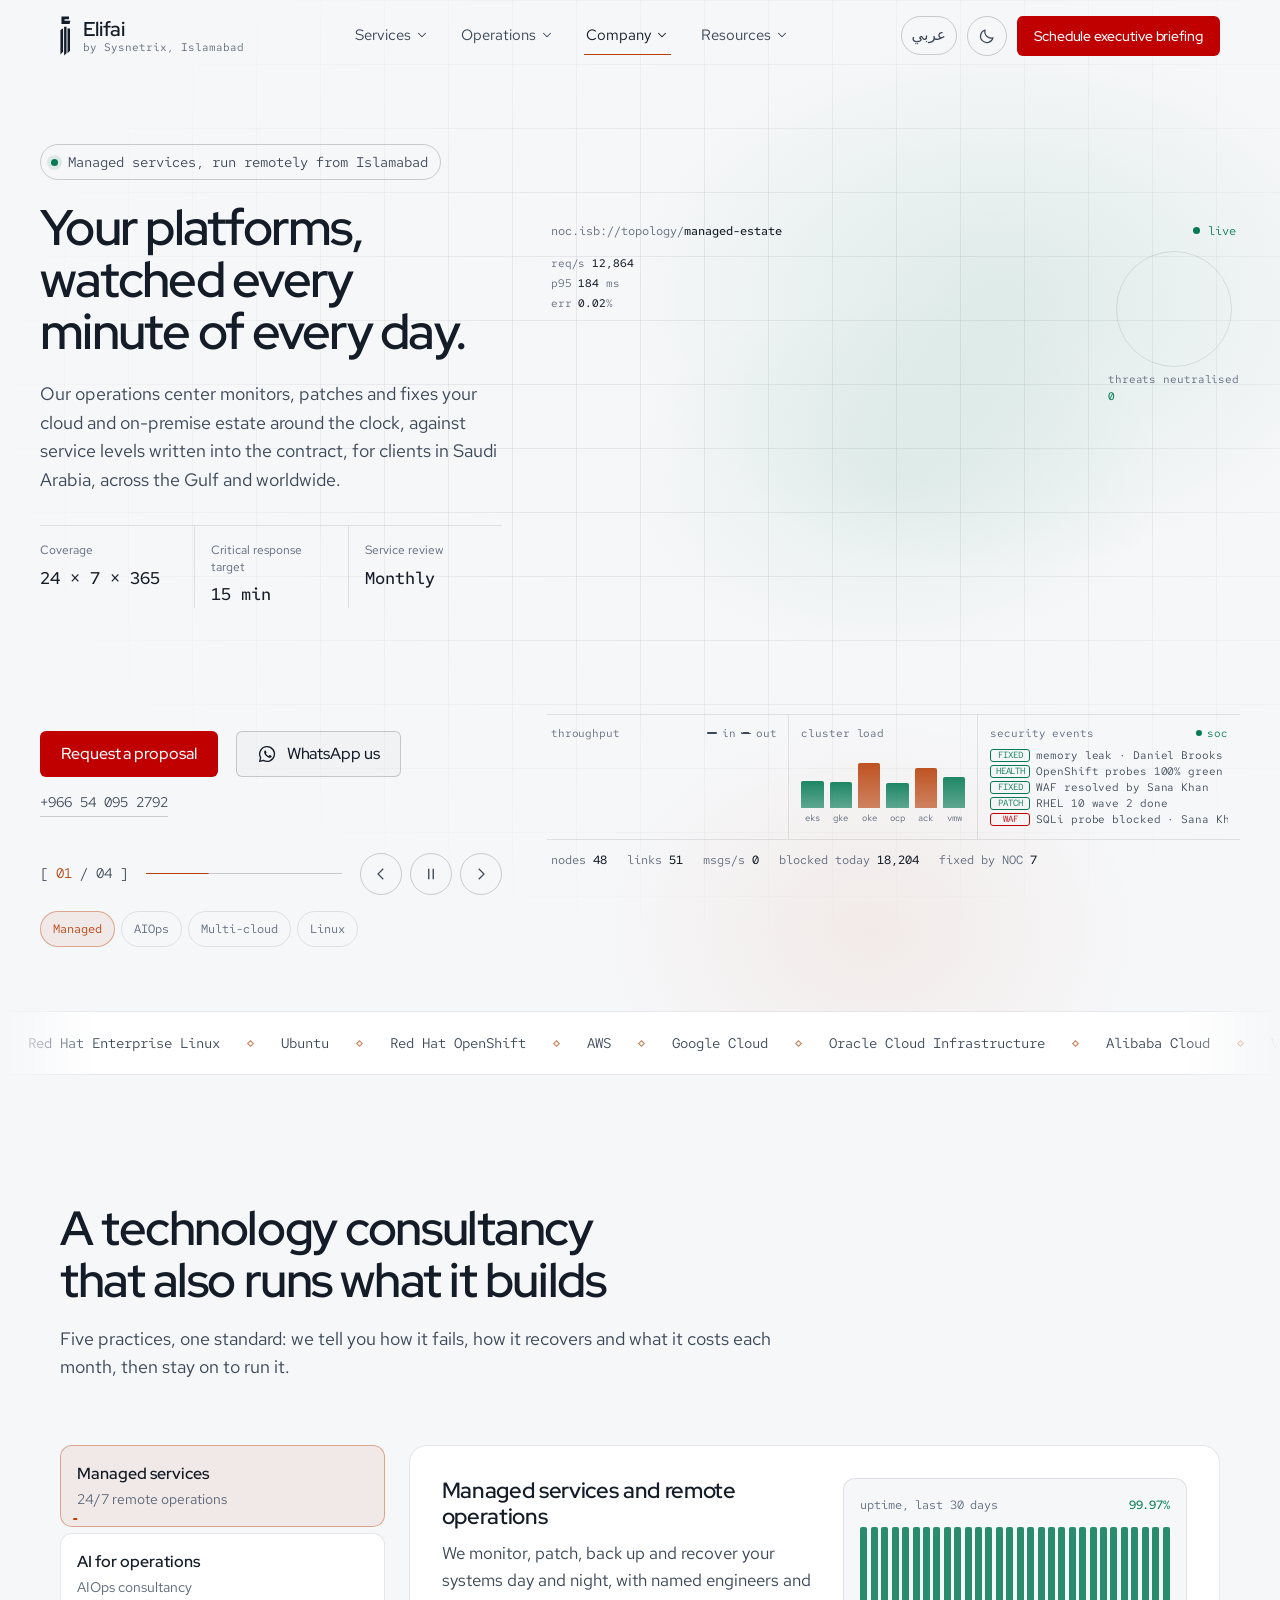
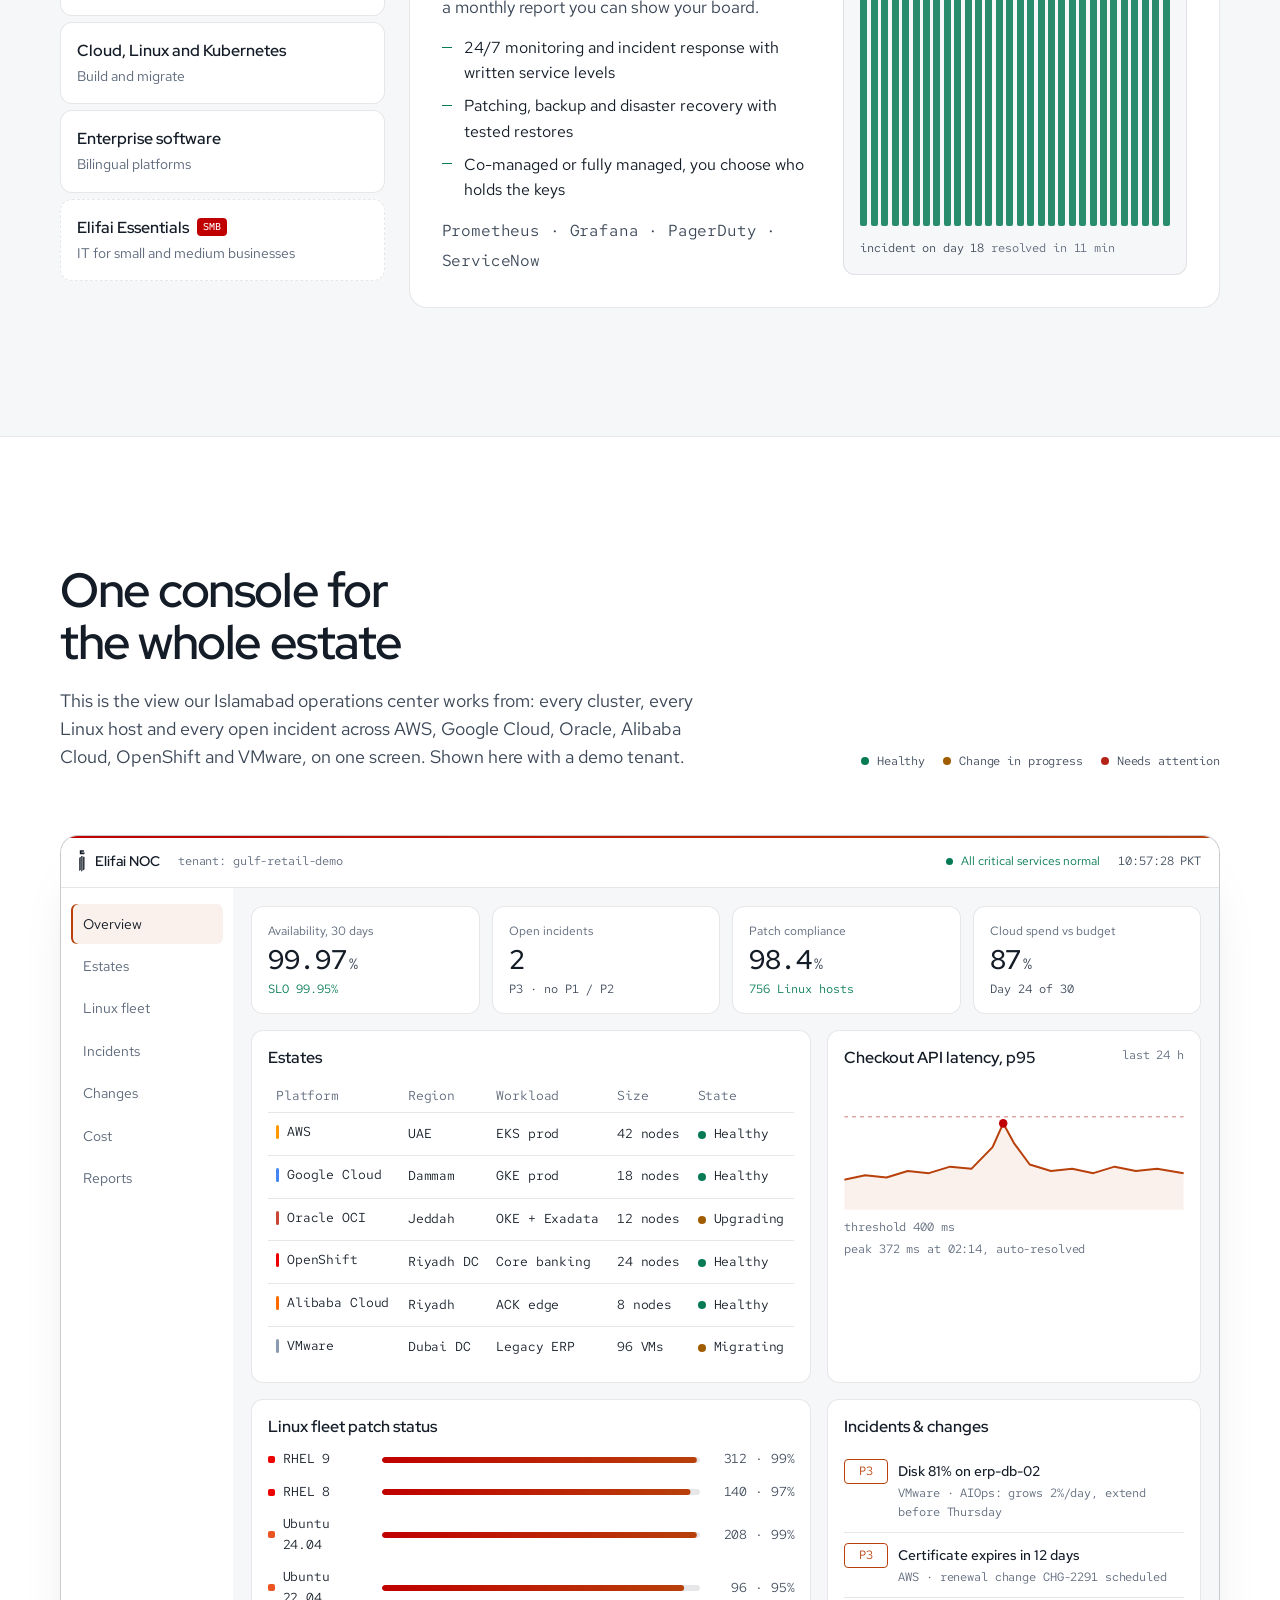
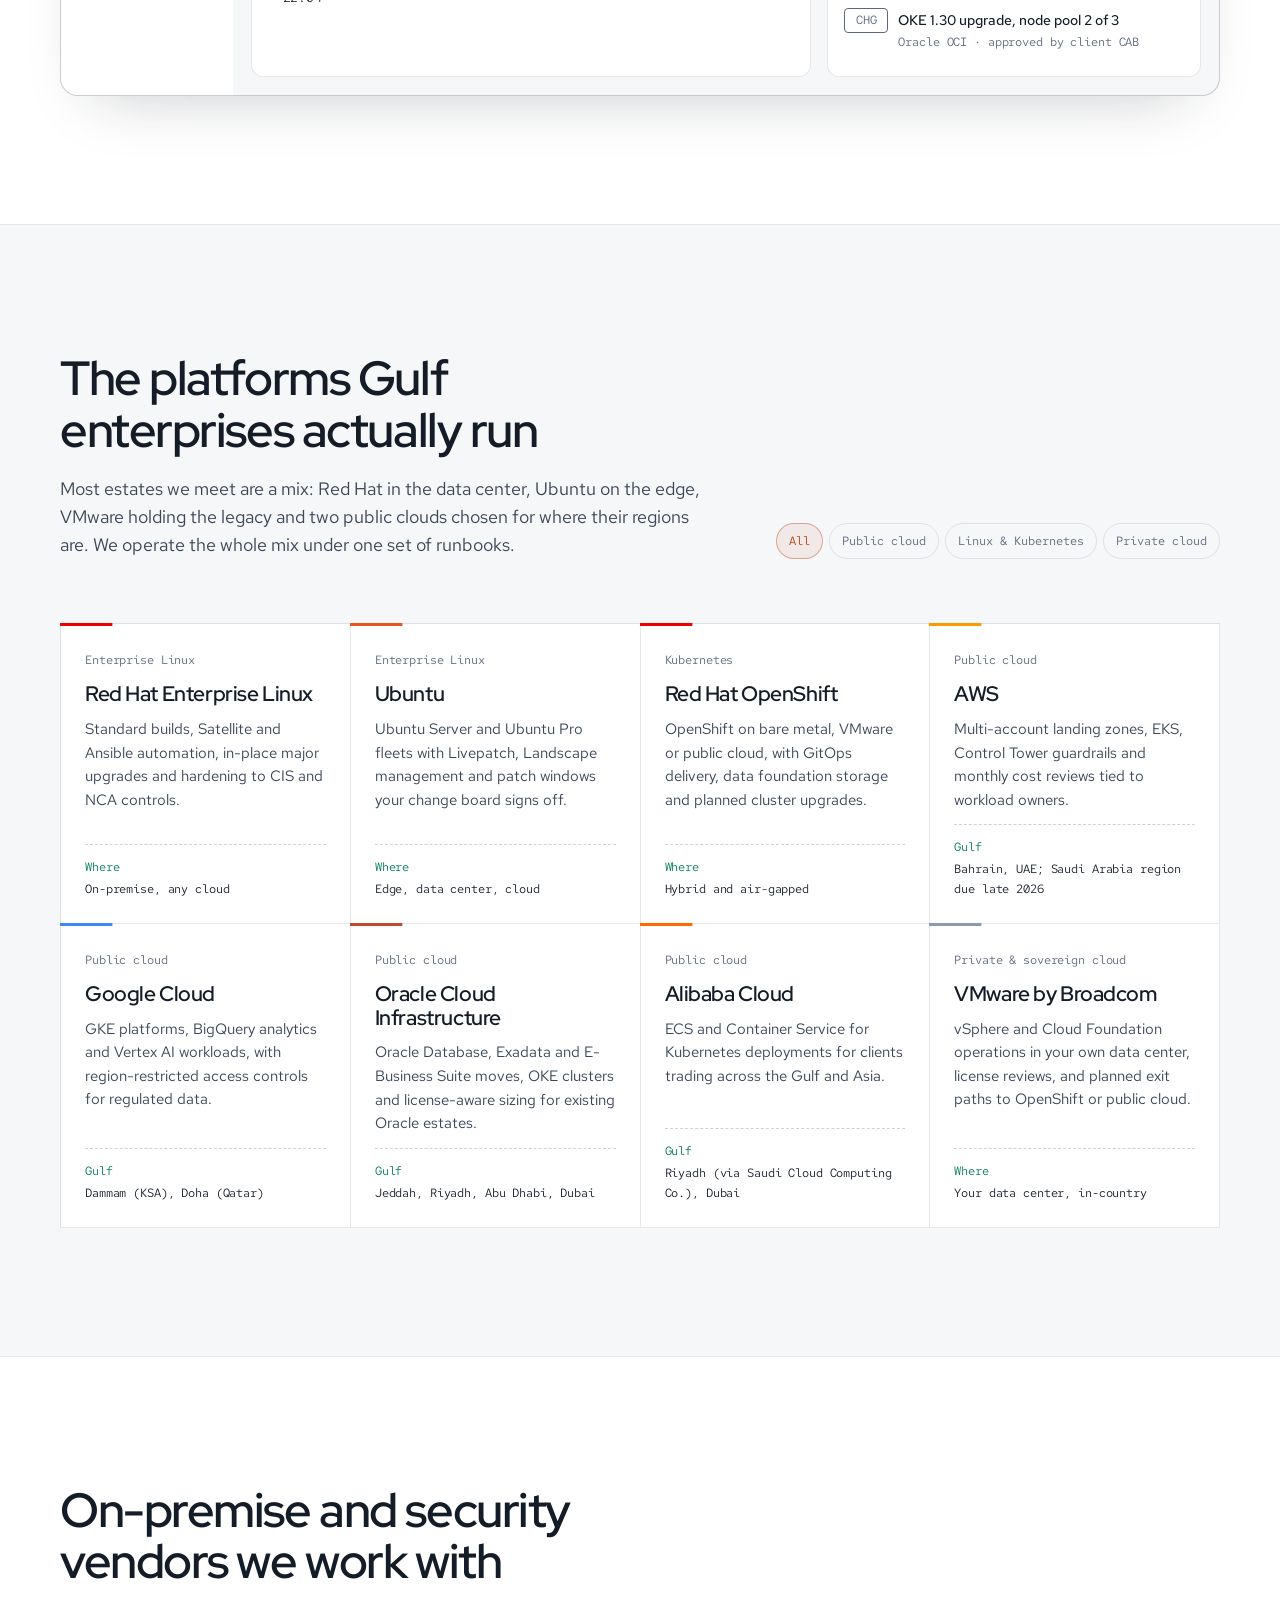
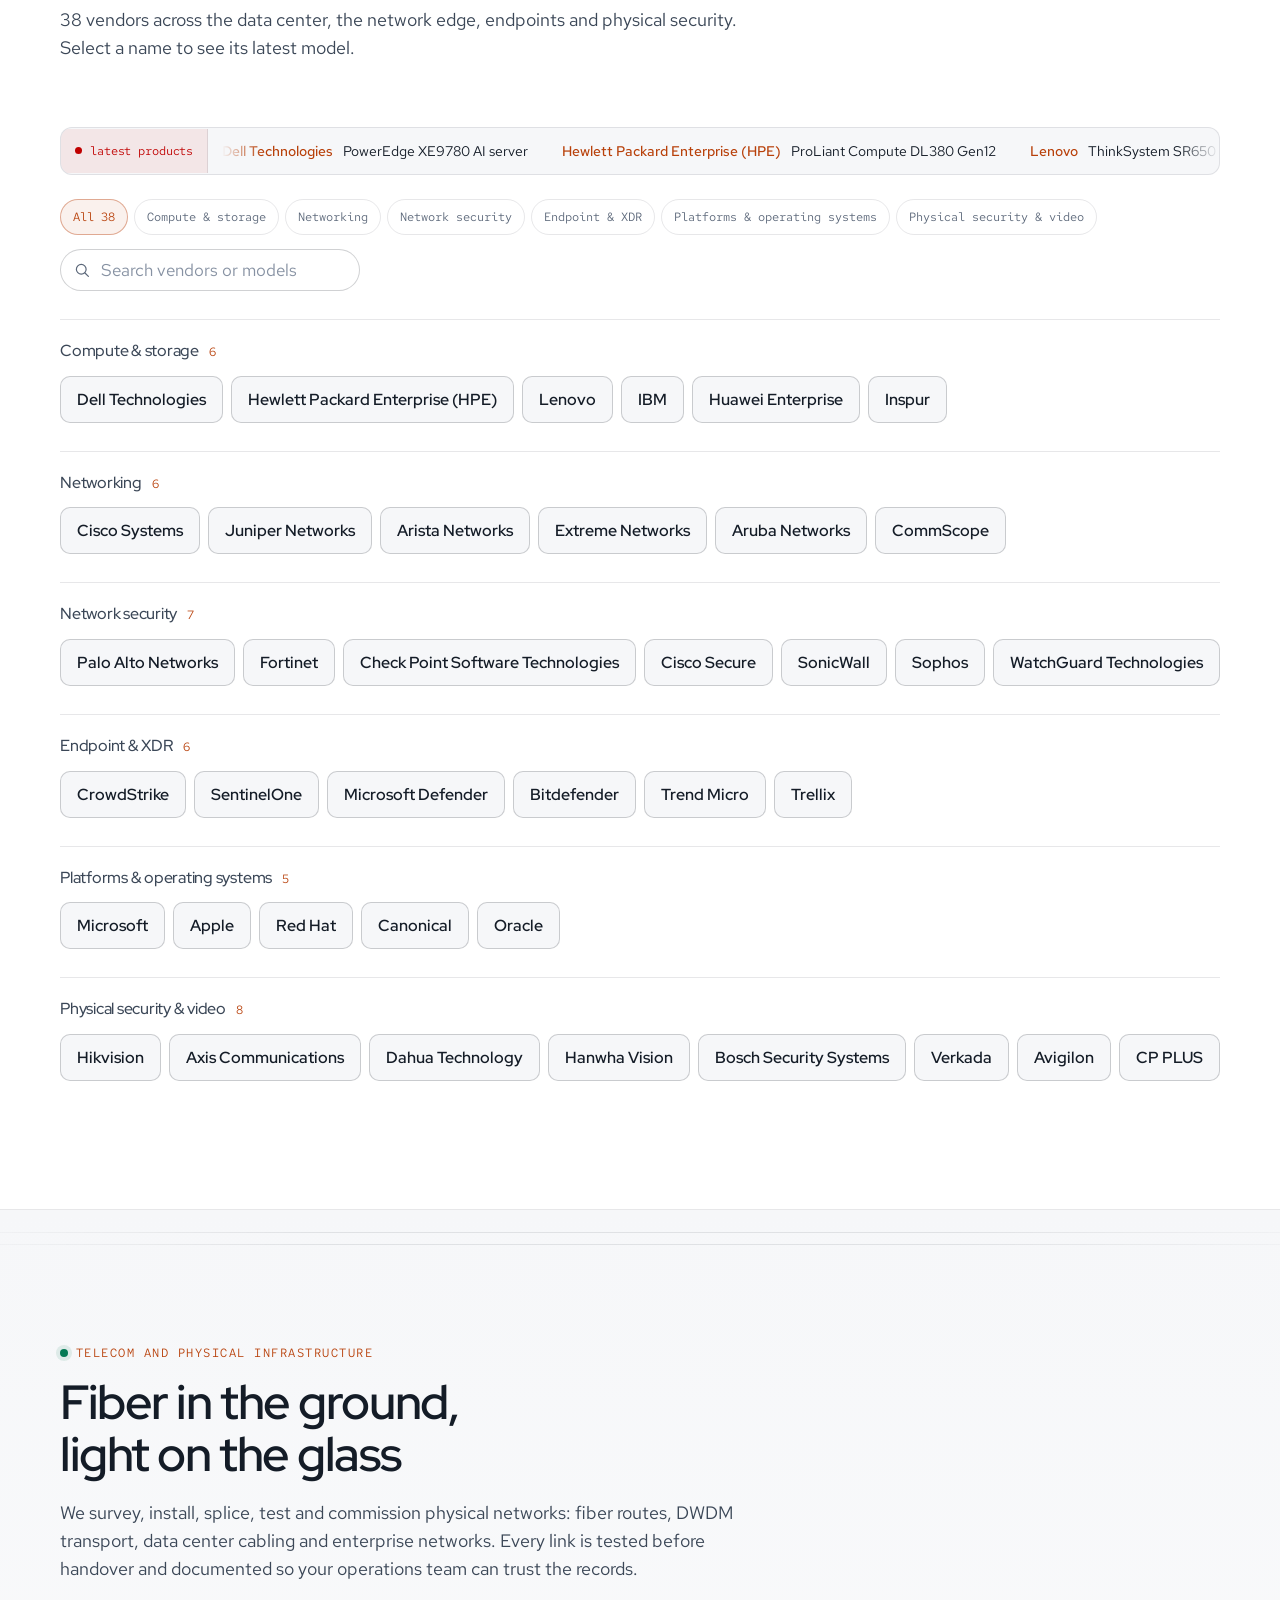
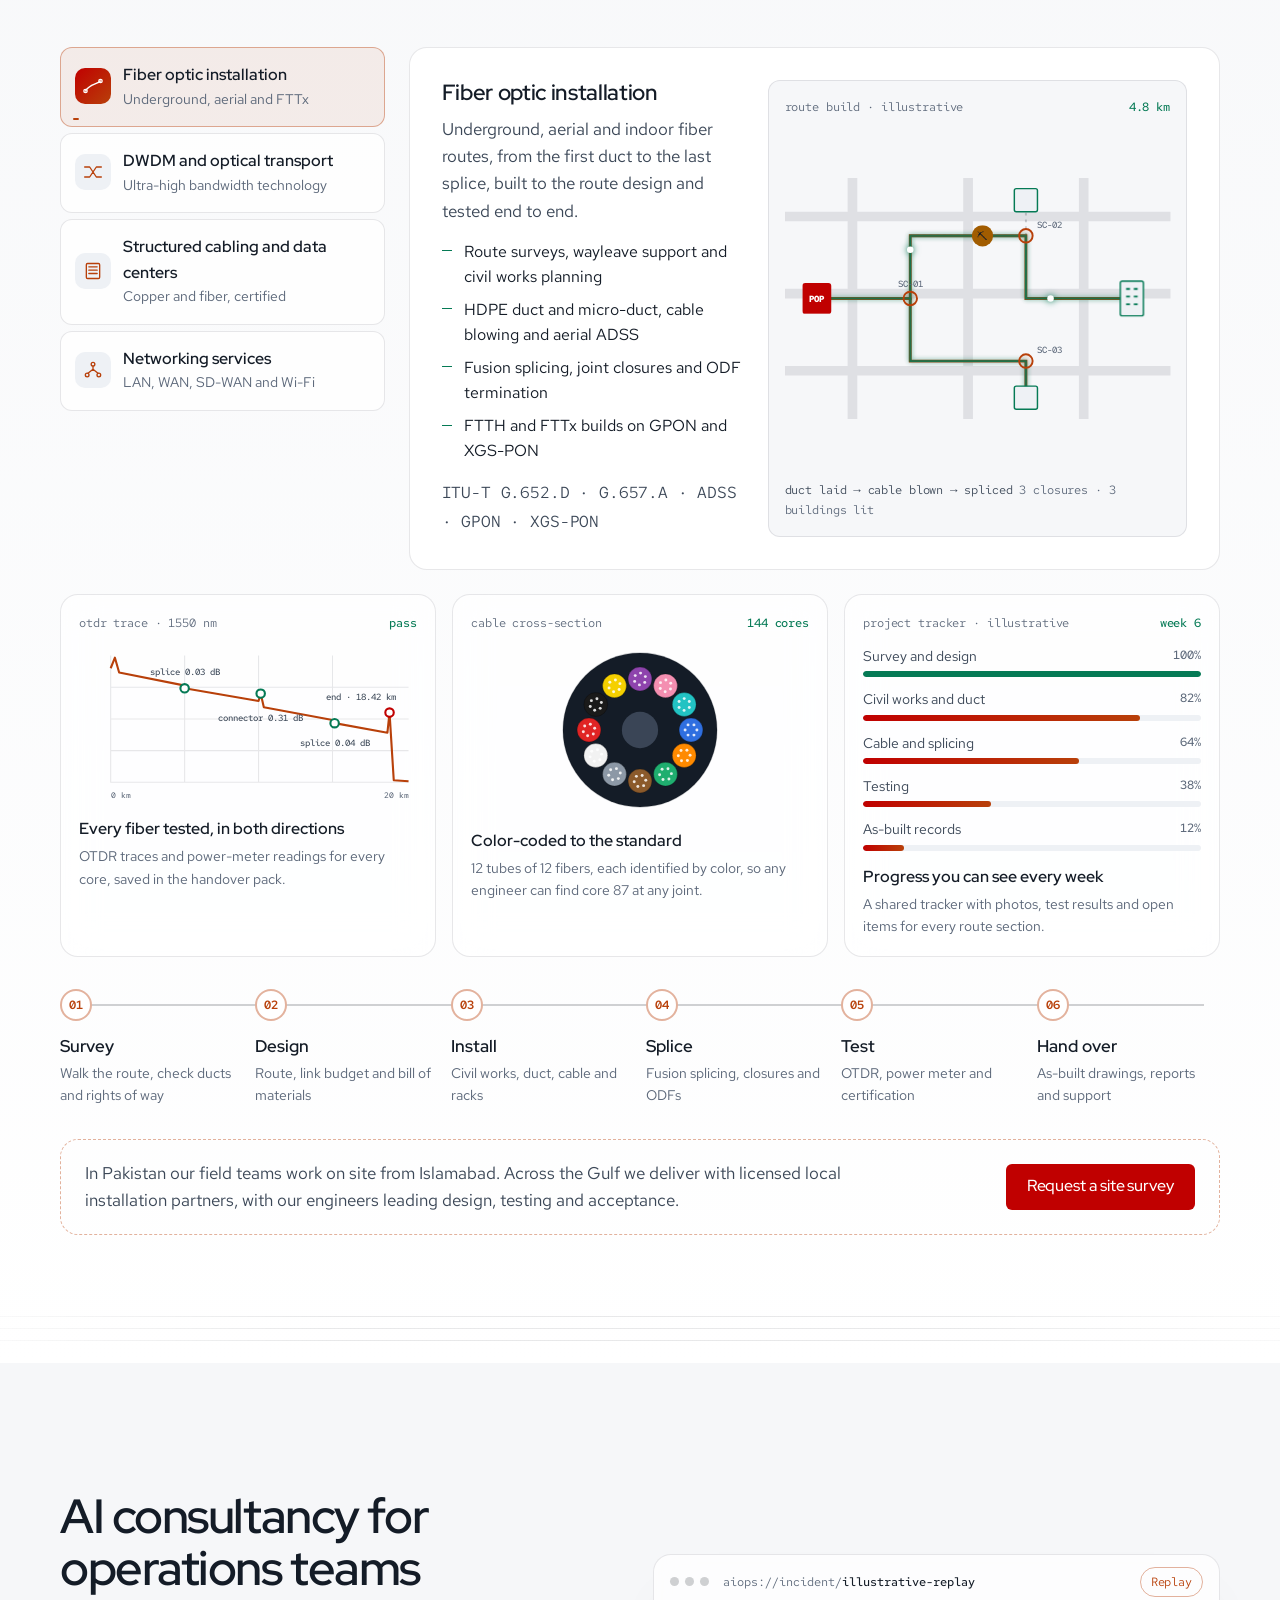
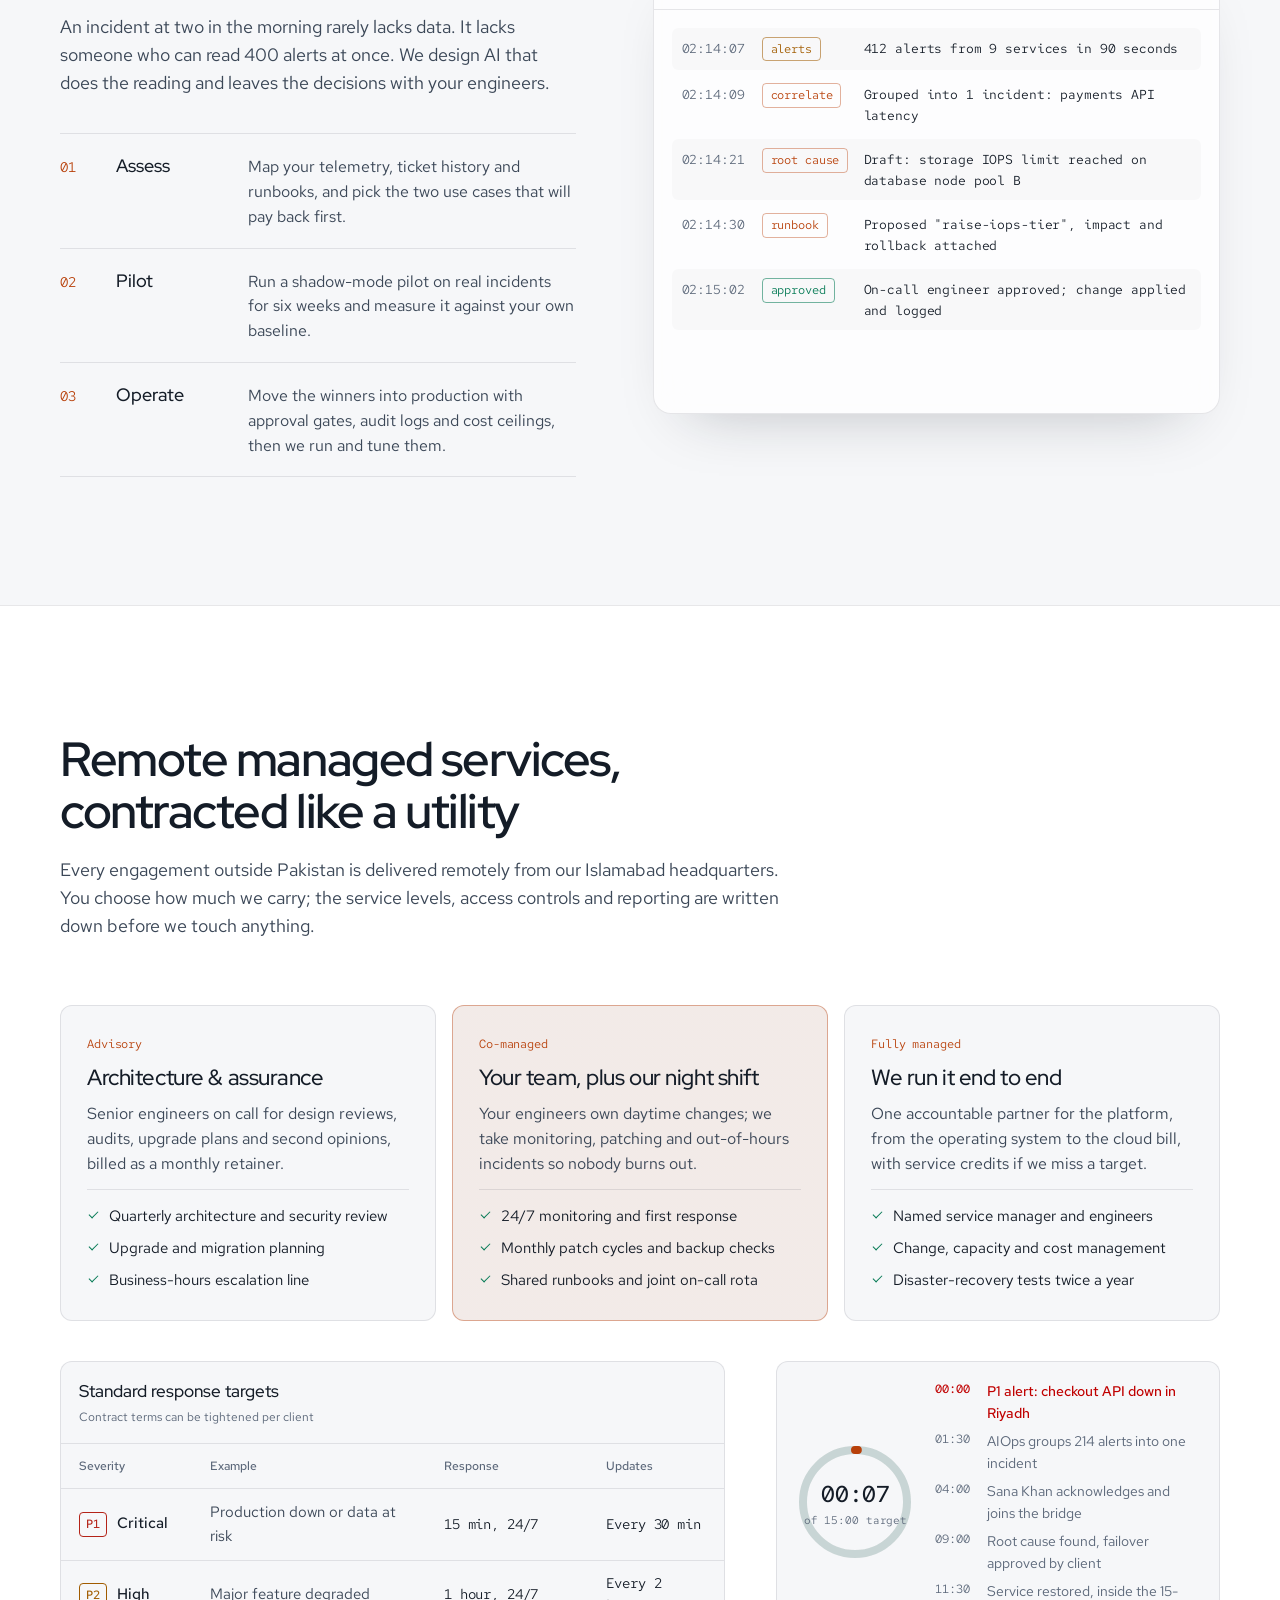
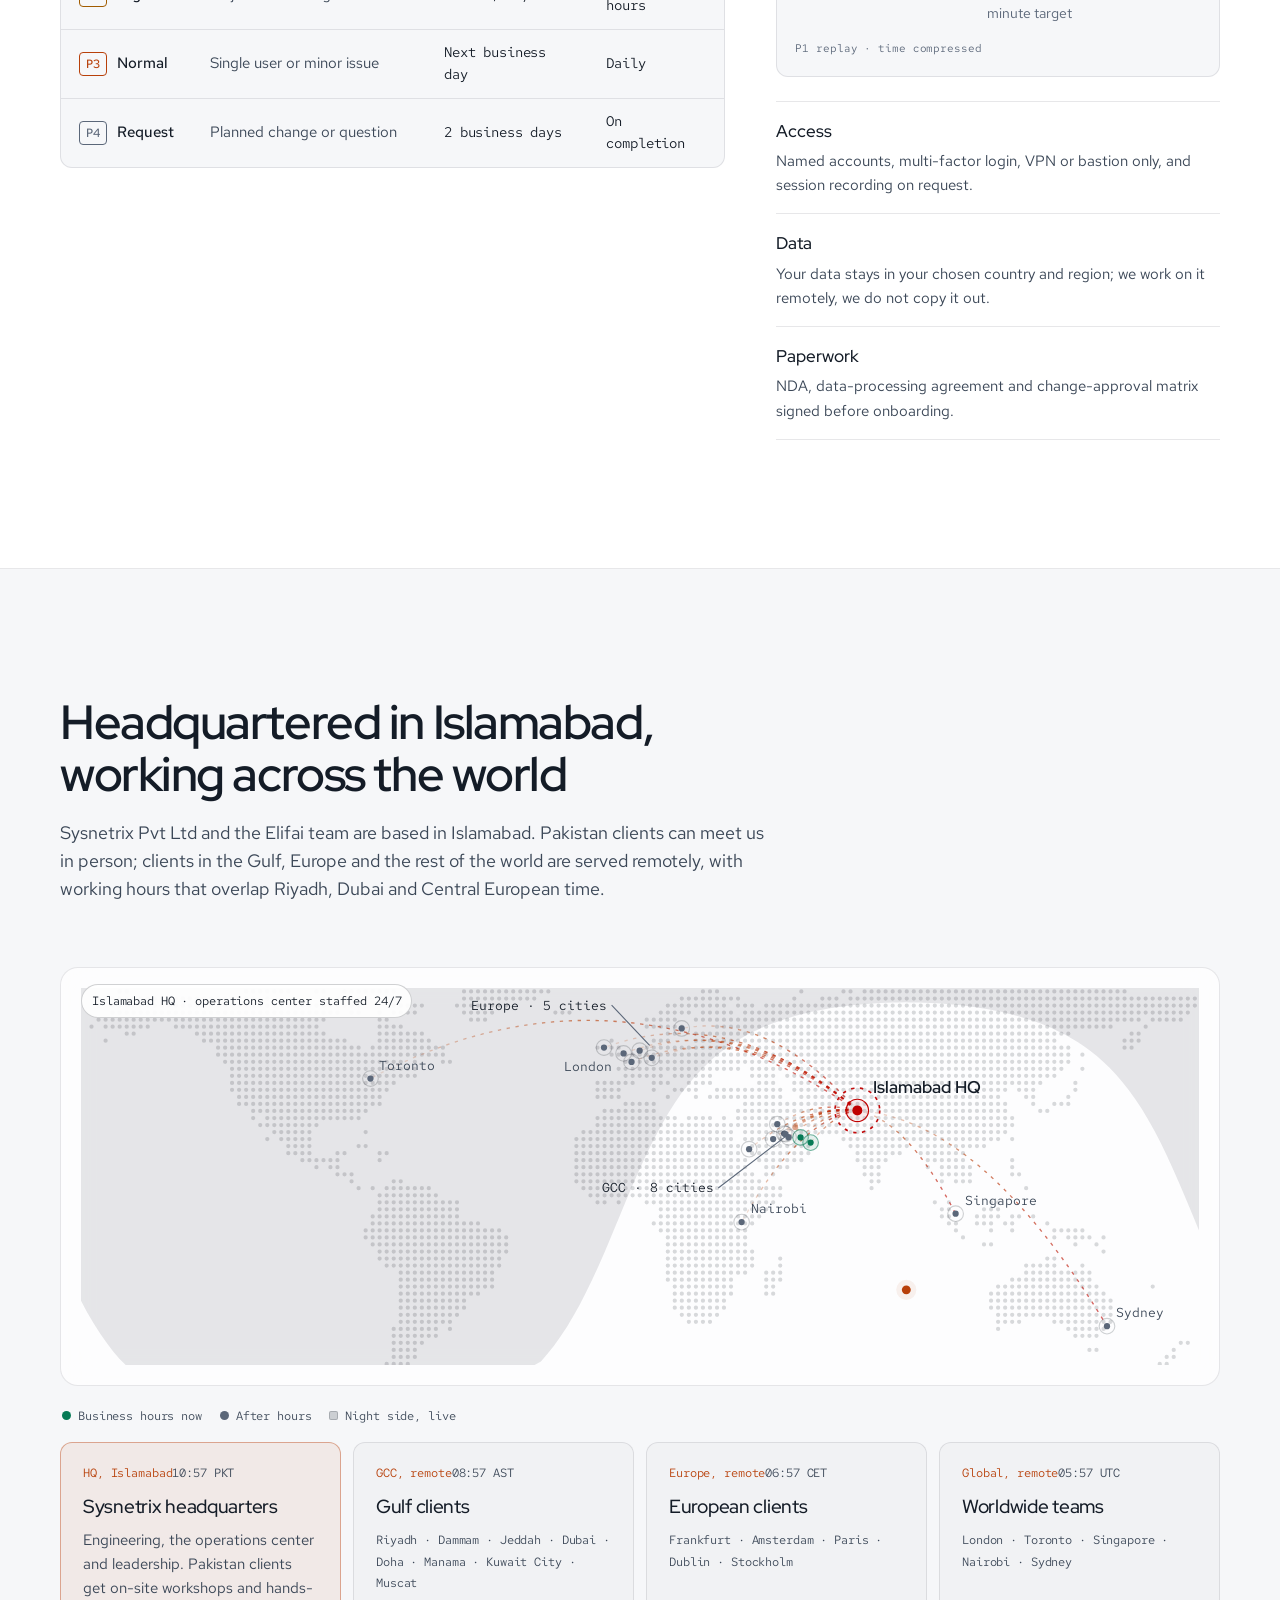
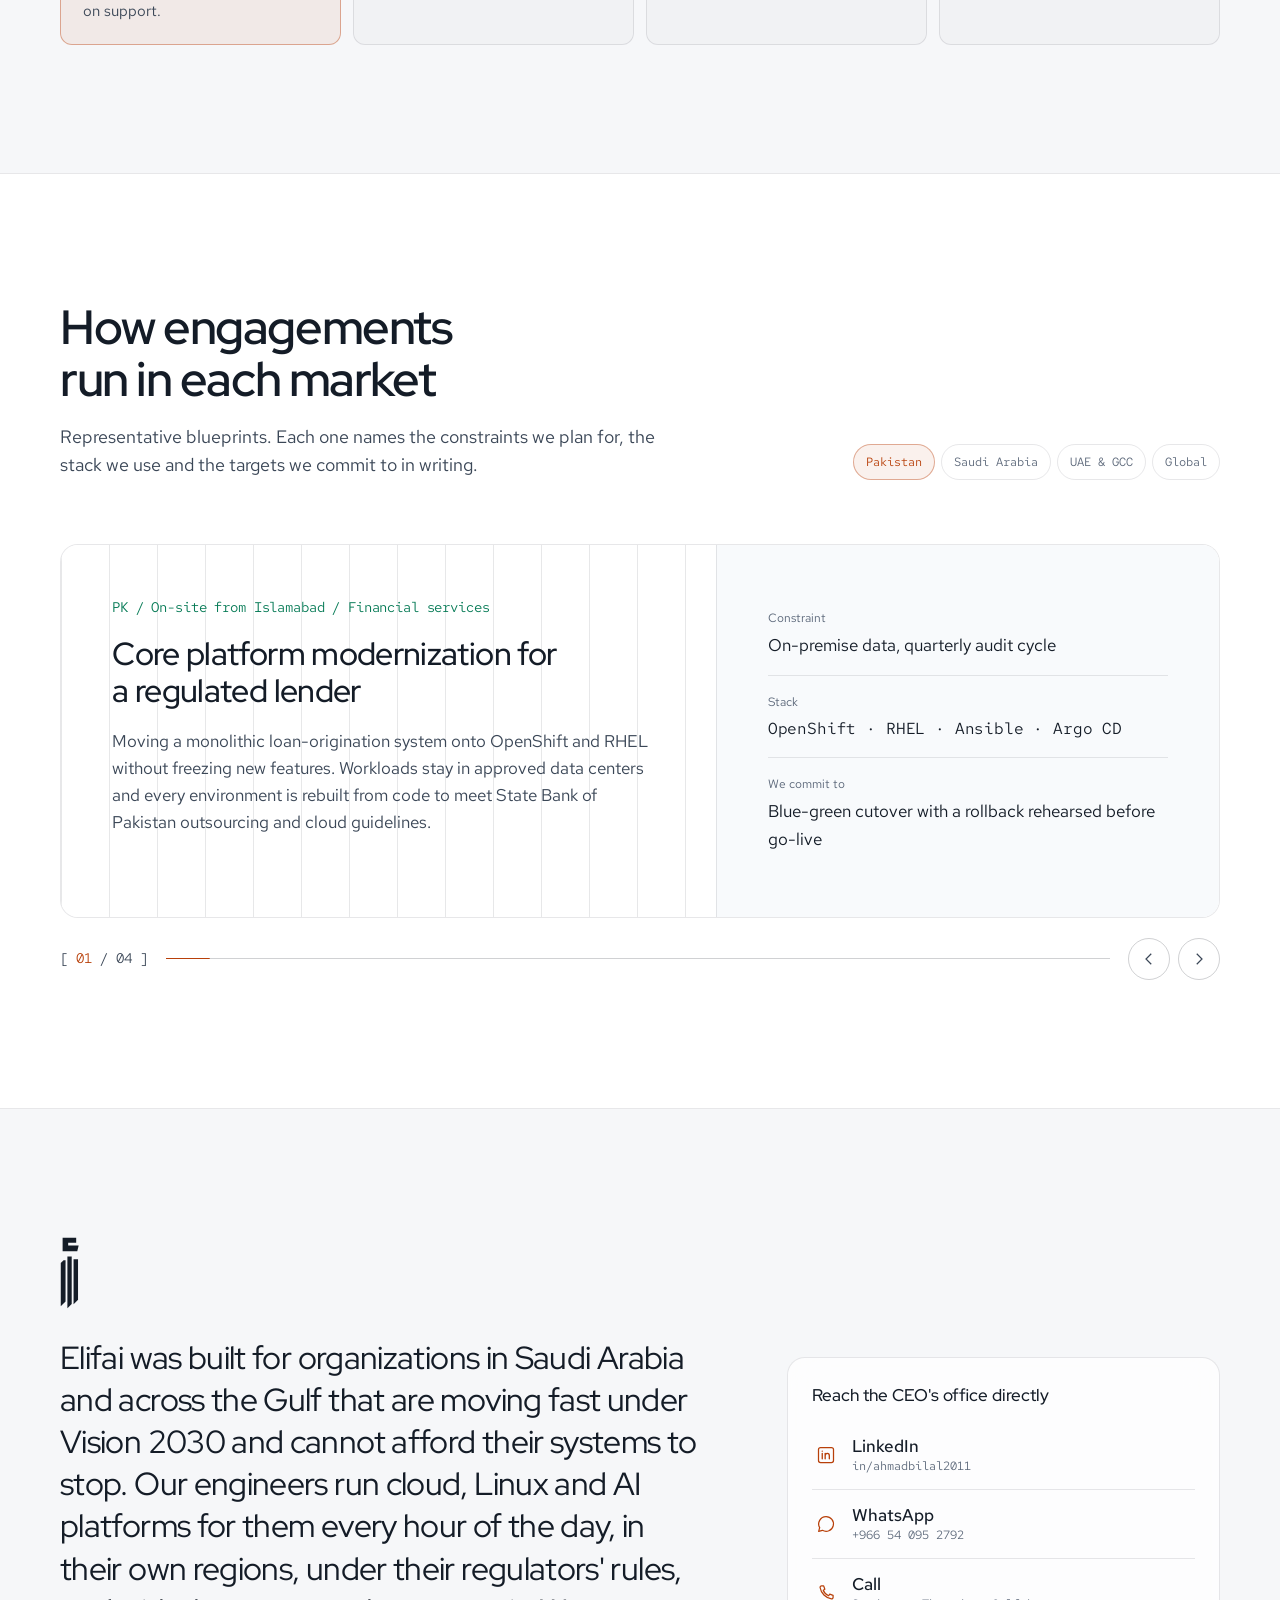
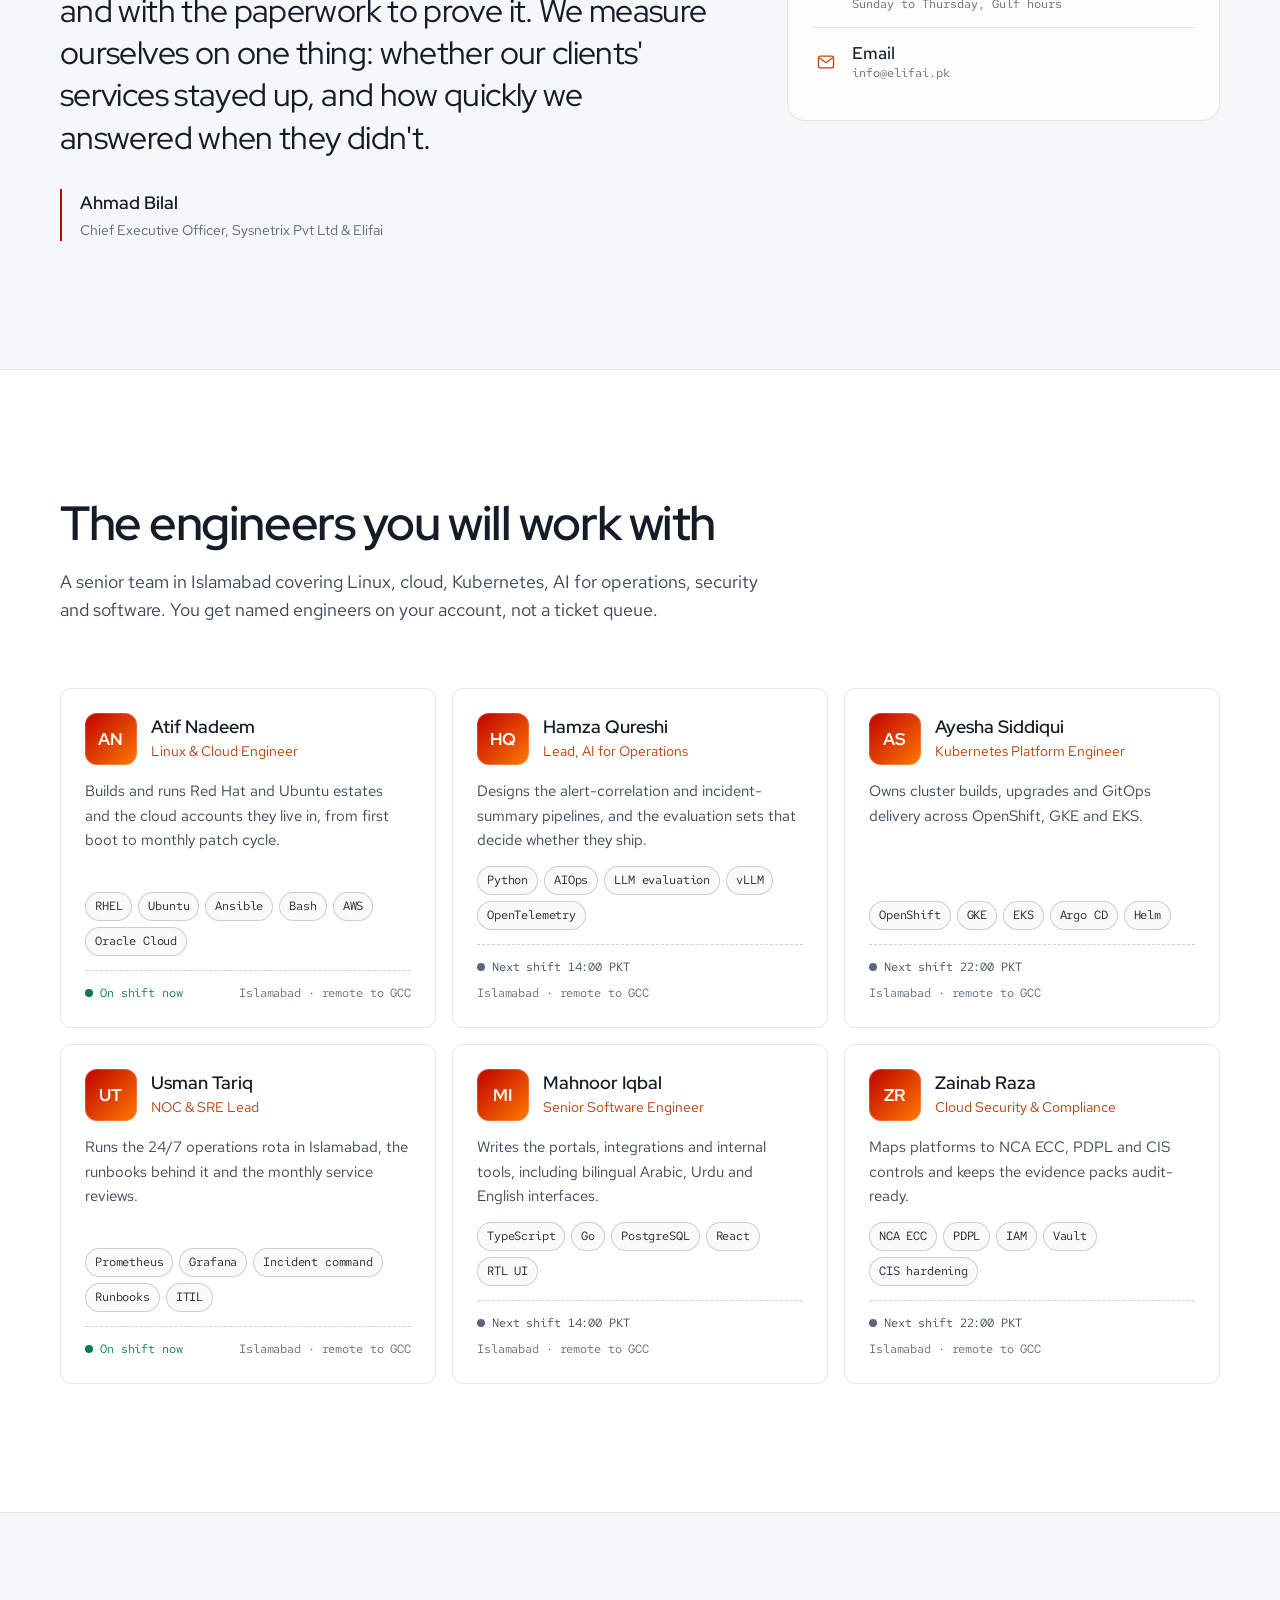
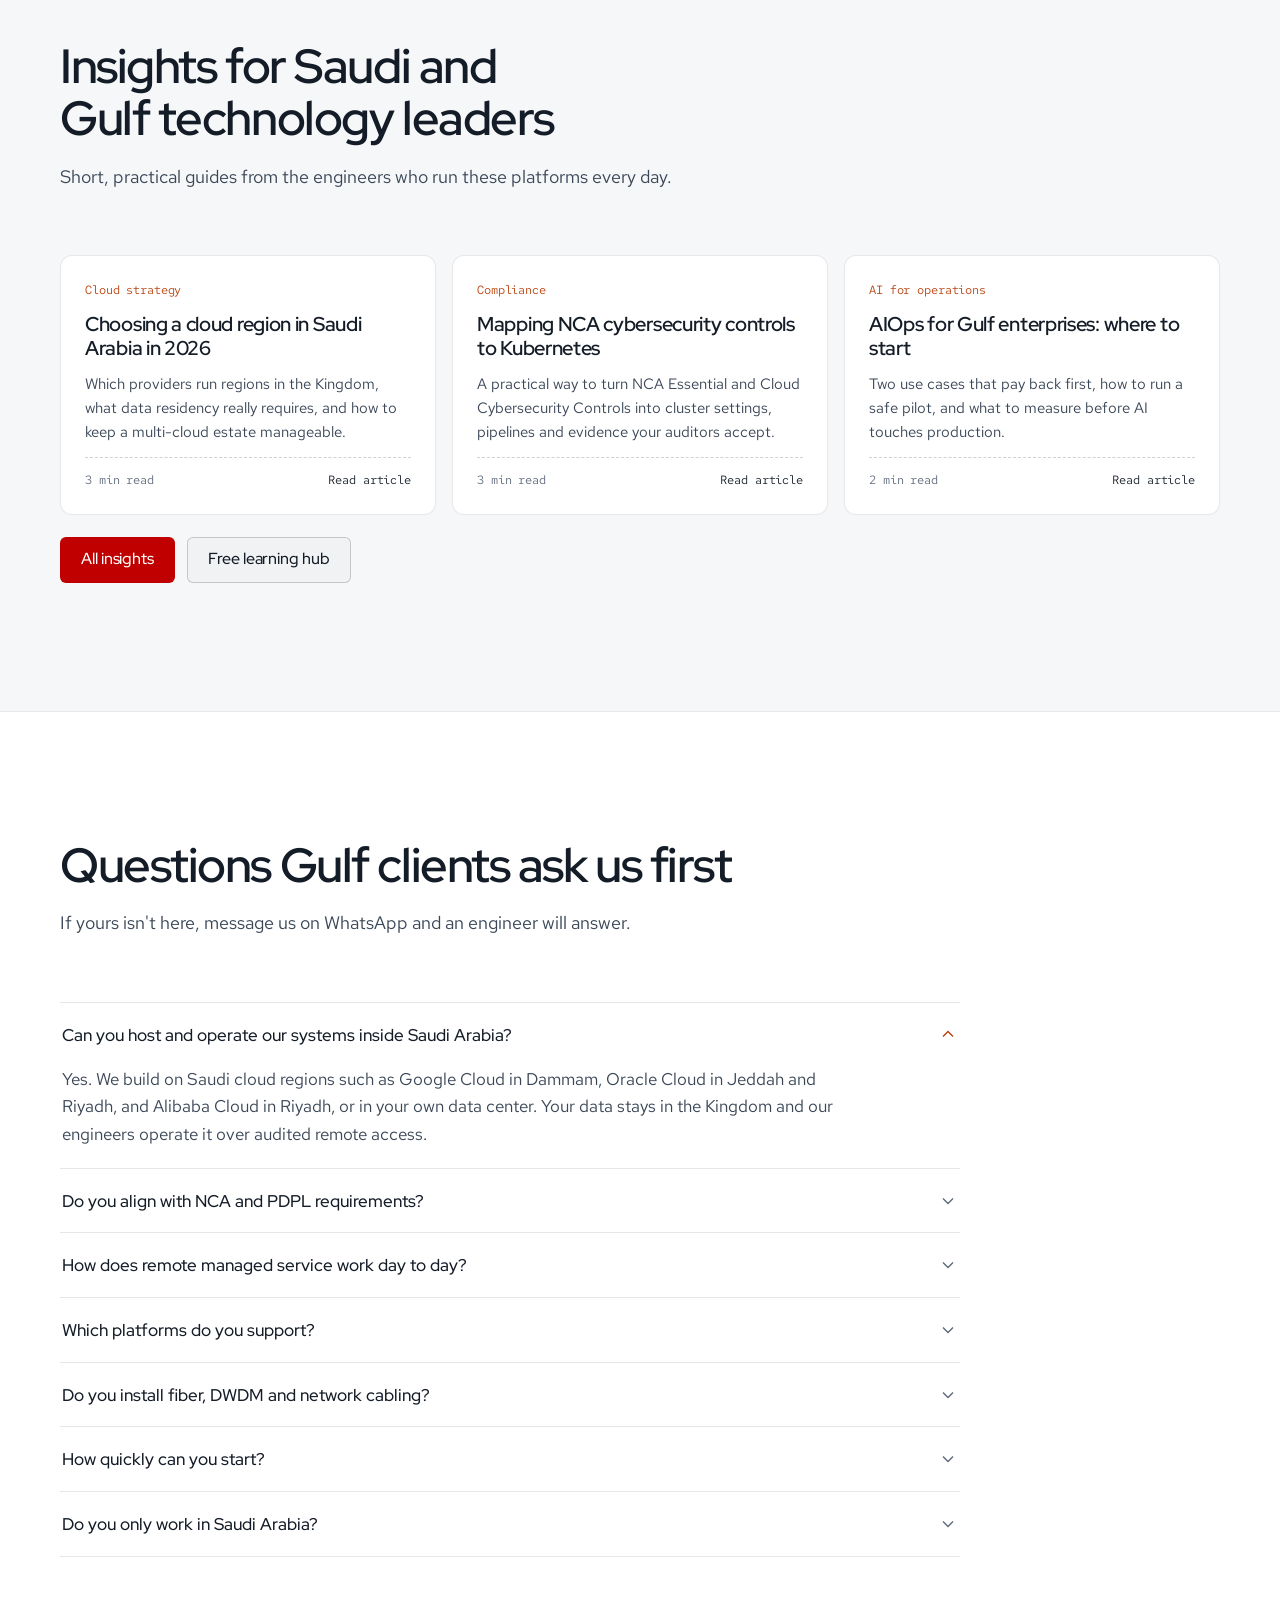
==== commit 5b9035dc: "Admin panel, Insights CMS and Learning hub (PHP + SQLite); Resources menu; new OpenShift 4.22, RHEL " ====
--- a/index.html
+++ b/index.html
@@ -35,8 +35,8 @@
   <link rel="preconnect" href="https://fonts.googleapis.com">
   <link rel="preconnect" href="https://fonts.gstatic.com" crossorigin>
   <link rel="stylesheet" href="https://fonts.googleapis.com/css2?family=Red+Hat+Display:wght@500;600;700&amp;family=Red+Hat+Text:wght@400;500;600&amp;family=Red+Hat+Mono:wght@400;500&amp;display=swap">
-  <link rel="stylesheet" href="/assets/css/main.css?v=15">
-  <script type="module" src="/assets/js/main.js?v=15"></script>
+  <link rel="stylesheet" href="/assets/css/main.css?v=16">
+  <script type="module" src="/assets/js/main.js?v=16"></script>
 
   <script type="application/ld+json">
   {
@@ -174,7 +174,23 @@
               </div>
             </div>
           </li>
-          <li><a class="nav-link" href="#insights">Insights</a></li>
+          <li class="mm-item">
+            <button type="button" class="mm-trigger" aria-expanded="false" aria-controls="mm-res" data-mm-trigger data-sections="insights">Resources<svg class="mm-chev" viewBox="0 0 24 24" aria-hidden="true"><path d="m6 9 6 6 6-6"/></svg></button>
+            <div class="mm-panel" id="mm-res" hidden data-mm-panel>
+              <div class="mm-inner">
+                <div class="mm-col">
+                  <p class="mm-head mono">Learn with Elifai</p>
+                  <ul class="mm-grid"><li><a href="/insights/"><span class="mm-ic" aria-hidden="true"><svg viewBox="0 0 24 24"><path d="M5 4h14v16H5zM8 8h8M8 12h8M8 16h5"/></svg></span><span class="mm-txt"><span class="mm-title">Insights</span><span class="mm-sub">Guides for Gulf technology leaders</span></span></a></li><li><a href="/learning/"><span class="mm-ic" aria-hidden="true"><svg viewBox="0 0 24 24"><path d="M4 5.5A2.5 2.5 0 0 1 6.5 3H20v15H6.5A2.5 2.5 0 0 0 4 20.5v-15ZM4 20.5A2.5 2.5 0 0 0 6.5 23H20v-5"/></svg></span><span class="mm-txt"><span class="mm-title">Learning hub <span class="mm-badge mono">New</span></span><span class="mm-sub">Free courses with videos and labs</span></span></a></li><li><a href="/learning/practical-ai-for-it-operations"><span class="mm-ic" aria-hidden="true"><svg viewBox="0 0 24 24"><rect x="3" y="5" width="18" height="14" rx="3"/><path d="m10 9 5 3-5 3z"/></svg></span><span class="mm-txt"><span class="mm-title">Practical AI for IT operations</span><span class="mm-sub">Ollama, vLLM, RAG and llm-d</span></span></a></li><li><a href="/learning/openshift-foundations"><span class="mm-ic" aria-hidden="true"><svg viewBox="0 0 24 24"><circle cx="6" cy="6" r="2.2"/><circle cx="6" cy="18" r="2.2"/><circle cx="18" cy="8" r="2.2"/><path d="M6 8.2v7.6M18 10.2c0 4-6 3-11 5.8"/></svg></span><span class="mm-txt"><span class="mm-title">OpenShift foundations</span><span class="mm-sub">Videos, sandbox and GitHub labs</span></span></a></li></ul>
+                </div>
+                <aside class="mm-promo">
+                  <p class="mm-promo-k mono"><span class="live-dot" aria-hidden="true"></span> Latest insight</p>
+                  <p class="mm-promo-t">OpenShift 4.22: what platform teams should plan for</p>
+                  <p class="mm-promo-s">Kubernetes 1.35, cross-cluster VM live migration and three checks before you upgrade.</p>
+                  <a class="mm-promo-a" href="/insights/openshift-4-22-platform-teams">Read the article <span aria-hidden="true">→</span></a>
+                </aside>
+              </div>
+            </div>
+          </li>
         </ul>
       </nav>
 
@@ -193,7 +209,7 @@
     </div>
 
     <div class="mobile-nav" id="mobile-nav" hidden data-mobile-nav>
-<p class="mnav-head mono">Services</p><ul class="mnav-grid"><li><a href="#capabilities" data-svc-open="0"><span class="mm-ic" aria-hidden="true"><svg viewBox="0 0 24 24"><path d="M3 12h4l2-5 4 10 2-5h6"/></svg></span><span>Managed services</span></a></li><li><a href="#capabilities" data-svc-open="1"><span class="mm-ic" aria-hidden="true"><svg viewBox="0 0 24 24"><path d="M12 3v4M12 17v4M3 12h4M17 12h4M6 6l2.5 2.5M15.5 15.5 18 18M6 18l2.5-2.5M15.5 8.5 18 6"/></svg></span><span>AI for operations</span></a></li><li><a href="#capabilities" data-svc-open="2"><span class="mm-ic" aria-hidden="true"><svg viewBox="0 0 24 24"><path d="M7 18h10a4 4 0 0 0 .6-8A6 6 0 0 0 6 11.5 3.3 3.3 0 0 0 7 18Z"/></svg></span><span>Cloud, Linux and Kubernetes</span></a></li><li><a href="#capabilities" data-svc-open="3"><span class="mm-ic" aria-hidden="true"><svg viewBox="0 0 24 24"><path d="m8 8-4 4 4 4M16 8l4 4-4 4M13 6l-2 12"/></svg></span><span>Enterprise software</span></a></li><li><a href="#capabilities" data-svc-open="4"><span class="mm-ic" aria-hidden="true"><svg viewBox="0 0 24 24"><path d="M4 8h16v11H4zM9 8V5h6v3M4 13h16"/></svg></span><span>Elifai Essentials</span></a></li><li><a href="#telecom"><span class="mm-ic" aria-hidden="true"><svg viewBox="0 0 24 24"><path d="M3 18c4-8 14-8 18-12"/><circle cx="3" cy="18" r="1.6"/><circle cx="21" cy="6" r="1.6"/></svg></span><span>Telecom and fiber</span></a></li></ul><p class="mnav-head mono">Operations</p><ul class="mnav-grid"><li><a href="#noc"><span class="mm-ic" aria-hidden="true"><svg viewBox="0 0 24 24"><path d="M3 4h18v12H3zM8 20h8M12 16v4M6 12l3-3 2 2 4-4 3 3"/></svg></span><span>NOC console</span></a></li><li><a href="#aiops"><span class="mm-ic" aria-hidden="true"><svg viewBox="0 0 24 24"><path d="M12 3v4M12 17v4M3 12h4M17 12h4M6 6l2.5 2.5M15.5 15.5 18 18M6 18l2.5-2.5M15.5 8.5 18 6"/></svg></span><span>AI operations</span></a></li><li><a href="#managed"><span class="mm-ic" aria-hidden="true"><svg viewBox="0 0 24 24"><circle cx="12" cy="12" r="9"/><path d="M12 7v5l3 2"/></svg></span><span>Managed services and SLAs</span></a></li><li><a href="#platforms"><span class="mm-ic" aria-hidden="true"><svg viewBox="0 0 24 24"><path d="m12 3 9 5-9 5-9-5 9-5ZM3 13l9 5 9-5"/></svg></span><span>Platforms</span></a></li><li><a href="#ecosystem"><span class="mm-ic" aria-hidden="true"><svg viewBox="0 0 24 24"><path d="M4 4h7v7H4zM13 4h7v7h-7zM4 13h7v7H4zM13 13h7v7h-7z"/></svg></span><span>Vendors</span></a></li></ul><p class="mnav-head mono">Company</p><ul class="mnav-grid"><li><a href="#leadership"><span class="mm-ic" aria-hidden="true"><svg viewBox="0 0 24 24"><circle cx="12" cy="8" r="4"/><path d="M4 21c1-4 4-6 8-6s7 2 8 6"/></svg></span><span>Leadership</span></a></li><li><a href="#team"><span class="mm-ic" aria-hidden="true"><svg viewBox="0 0 24 24"><circle cx="9" cy="8" r="3.5"/><path d="M2.5 20c.8-3.5 3.4-5.5 6.5-5.5s5.7 2 6.5 5.5M16 4.5a3.5 3.5 0 0 1 0 7M18 14.8c1.8.7 3 2.5 3.5 5.2"/></svg></span><span>Team</span></a></li><li><a href="#footprint"><span class="mm-ic" aria-hidden="true"><svg viewBox="0 0 24 24"><circle cx="12" cy="12" r="9"/><path d="M3 12h18M12 3c3 3 3 15 0 18M12 3c-3 3-3 15 0 18"/></svg></span><span>Global footprint</span></a></li><li><a href="#engagements"><span class="mm-ic" aria-hidden="true"><svg viewBox="0 0 24 24"><path d="M5 21V4h11l-2 4 2 4H5"/></svg></span><span>How we engage</span></a></li><li><a href="#faq"><span class="mm-ic" aria-hidden="true"><svg viewBox="0 0 24 24"><circle cx="12" cy="12" r="9"/><path d="M9.5 9a2.5 2.5 0 1 1 3.5 2.3c-.7.3-1 .8-1 1.5M12 17h.01"/></svg></span><span>FAQ</span></a></li><li><a href="#contact"><span class="mm-ic" aria-hidden="true"><svg viewBox="0 0 24 24"><path d="M3 6h18v12H3zM3 7l9 6 9-6"/></svg></span><span>Contact</span></a></li><li><a href="#insights"><span class="mm-ic" aria-hidden="true"><svg viewBox="0 0 24 24"><path d="m12 3 9 5-9 5-9-5 9-5ZM3 13l9 5 9-5"/></svg></span><span>Insights</span></a></li></ul>
+<p class="mnav-head mono">Services</p><ul class="mnav-grid"><li><a href="#capabilities" data-svc-open="0"><span class="mm-ic" aria-hidden="true"><svg viewBox="0 0 24 24"><path d="M3 12h4l2-5 4 10 2-5h6"/></svg></span><span>Managed services</span></a></li><li><a href="#capabilities" data-svc-open="1"><span class="mm-ic" aria-hidden="true"><svg viewBox="0 0 24 24"><path d="M12 3v4M12 17v4M3 12h4M17 12h4M6 6l2.5 2.5M15.5 15.5 18 18M6 18l2.5-2.5M15.5 8.5 18 6"/></svg></span><span>AI for operations</span></a></li><li><a href="#capabilities" data-svc-open="2"><span class="mm-ic" aria-hidden="true"><svg viewBox="0 0 24 24"><path d="M7 18h10a4 4 0 0 0 .6-8A6 6 0 0 0 6 11.5 3.3 3.3 0 0 0 7 18Z"/></svg></span><span>Cloud, Linux and Kubernetes</span></a></li><li><a href="#capabilities" data-svc-open="3"><span class="mm-ic" aria-hidden="true"><svg viewBox="0 0 24 24"><path d="m8 8-4 4 4 4M16 8l4 4-4 4M13 6l-2 12"/></svg></span><span>Enterprise software</span></a></li><li><a href="#capabilities" data-svc-open="4"><span class="mm-ic" aria-hidden="true"><svg viewBox="0 0 24 24"><path d="M4 8h16v11H4zM9 8V5h6v3M4 13h16"/></svg></span><span>Elifai Essentials</span></a></li><li><a href="#telecom"><span class="mm-ic" aria-hidden="true"><svg viewBox="0 0 24 24"><path d="M3 18c4-8 14-8 18-12"/><circle cx="3" cy="18" r="1.6"/><circle cx="21" cy="6" r="1.6"/></svg></span><span>Telecom and fiber</span></a></li></ul><p class="mnav-head mono">Operations</p><ul class="mnav-grid"><li><a href="#noc"><span class="mm-ic" aria-hidden="true"><svg viewBox="0 0 24 24"><path d="M3 4h18v12H3zM8 20h8M12 16v4M6 12l3-3 2 2 4-4 3 3"/></svg></span><span>NOC console</span></a></li><li><a href="#aiops"><span class="mm-ic" aria-hidden="true"><svg viewBox="0 0 24 24"><path d="M12 3v4M12 17v4M3 12h4M17 12h4M6 6l2.5 2.5M15.5 15.5 18 18M6 18l2.5-2.5M15.5 8.5 18 6"/></svg></span><span>AI operations</span></a></li><li><a href="#managed"><span class="mm-ic" aria-hidden="true"><svg viewBox="0 0 24 24"><circle cx="12" cy="12" r="9"/><path d="M12 7v5l3 2"/></svg></span><span>Managed services and SLAs</span></a></li><li><a href="#platforms"><span class="mm-ic" aria-hidden="true"><svg viewBox="0 0 24 24"><path d="m12 3 9 5-9 5-9-5 9-5ZM3 13l9 5 9-5"/></svg></span><span>Platforms</span></a></li><li><a href="#ecosystem"><span class="mm-ic" aria-hidden="true"><svg viewBox="0 0 24 24"><path d="M4 4h7v7H4zM13 4h7v7h-7zM4 13h7v7H4zM13 13h7v7h-7z"/></svg></span><span>Vendors</span></a></li></ul><p class="mnav-head mono">Company</p><ul class="mnav-grid"><li><a href="#leadership"><span class="mm-ic" aria-hidden="true"><svg viewBox="0 0 24 24"><circle cx="12" cy="8" r="4"/><path d="M4 21c1-4 4-6 8-6s7 2 8 6"/></svg></span><span>Leadership</span></a></li><li><a href="#team"><span class="mm-ic" aria-hidden="true"><svg viewBox="0 0 24 24"><circle cx="9" cy="8" r="3.5"/><path d="M2.5 20c.8-3.5 3.4-5.5 6.5-5.5s5.7 2 6.5 5.5M16 4.5a3.5 3.5 0 0 1 0 7M18 14.8c1.8.7 3 2.5 3.5 5.2"/></svg></span><span>Team</span></a></li><li><a href="#footprint"><span class="mm-ic" aria-hidden="true"><svg viewBox="0 0 24 24"><circle cx="12" cy="12" r="9"/><path d="M3 12h18M12 3c3 3 3 15 0 18M12 3c-3 3-3 15 0 18"/></svg></span><span>Global footprint</span></a></li><li><a href="#engagements"><span class="mm-ic" aria-hidden="true"><svg viewBox="0 0 24 24"><path d="M5 21V4h11l-2 4 2 4H5"/></svg></span><span>How we engage</span></a></li><li><a href="#faq"><span class="mm-ic" aria-hidden="true"><svg viewBox="0 0 24 24"><circle cx="12" cy="12" r="9"/><path d="M9.5 9a2.5 2.5 0 1 1 3.5 2.3c-.7.3-1 .8-1 1.5M12 17h.01"/></svg></span><span>FAQ</span></a></li><li><a href="#contact"><span class="mm-ic" aria-hidden="true"><svg viewBox="0 0 24 24"><path d="M3 6h18v12H3zM3 7l9 6 9-6"/></svg></span><span>Contact</span></a></li><li><a href="/insights/"><span class="mm-ic" aria-hidden="true"><svg viewBox="0 0 24 24"><path d="M5 4h14v16H5zM8 8h8M8 12h8M8 16h5"/></svg></span><span>Insights</span></a></li><li><a href="/learning/"><span class="mm-ic" aria-hidden="true"><svg viewBox="0 0 24 24"><path d="M4 5.5A2.5 2.5 0 0 1 6.5 3H20v15H6.5A2.5 2.5 0 0 0 4 20.5v-15ZM4 20.5A2.5 2.5 0 0 0 6.5 23H20v-5"/></svg></span><span>Learning hub</span></a></li></ul>
       <div class="mnav-foot"><a class="lang-link" href="/ar/" hreflang="ar" lang="ar">العربية</a><a class="btn btn-primary" href="#contact" data-topic="Executive briefing">Schedule executive briefing</a></div>
     </div>
   </header>
@@ -1577,6 +1593,10 @@
             </a>
           </article>
         </div>
+        <div class="insights-more">
+          <a class="btn btn-primary" href="/insights/">All insights</a>
+          <a class="btn btn-ghost" href="/learning/">Free learning hub</a>
+        </div>
       </div>
     </section>
 
@@ -1743,6 +1763,8 @@
           <li><a href="#noc">NOC</a></li>
           <li><a href="#platforms">Platforms</a></li>
           <li><a href="#telecom">Telecom and fiber</a></li>
+          <li><a href="/insights/">Insights</a></li>
+          <li><a href="/learning/">Learning hub</a></li>
           <li><a href="#managed">Managed services</a></li>
           <li><a href="#leadership">Leadership</a></li>
           <li><a href="#team">Team</a></li>
--- a/assets/css/main.css
+++ b/assets/css/main.css
@@ -1904,3 +1904,149 @@
 @keyframes pv-type { from { clip-path: inset(0 100% 0 0); } to { clip-path: inset(0 0 0 0); } }
 @keyframes pv-tick { from { transform: scale(0); } to { transform: none; } }
 [dir="rtl"] .pv-code { direction: ltr; text-align: left; }
+
+/* ---------- v16: Insights and Learning hub (PHP pages) ---------- */
+.visually-hidden { position: absolute !important; width: 1px; height: 1px; overflow: hidden; clip-path: inset(50%); white-space: nowrap; }
+.sub-nav { display: flex; gap: clamp(14px, 2vw, 28px); margin-inline: auto; }
+.sub-nav-link { font-size: .93rem; color: var(--text-2); padding: 8px 2px; position: relative; text-decoration: none; }
+.sub-nav-link:hover, .sub-nav-link[aria-current="page"] { color: var(--text); }
+.sub-nav-link[aria-current="page"]::after { content: ""; position: absolute; left: 0; right: 0; bottom: 0; height: 1px; background: var(--accent); }
+@media (max-width: 720px) { .sub-nav-cta { display: none; } .sub-nav { gap: 14px; } .sub-nav-link:first-child { display: none; } }
+
+.hub { padding-top: var(--header-h); }
+.hub-hero { position: relative; overflow: hidden; padding: 56px 0 36px; border-bottom: 1px solid var(--line); background: radial-gradient(1000px 340px at 85% -10%, var(--accent-soft), transparent 70%), var(--bg); }
+.hub-kicker { display: inline-flex; align-items: center; gap: 8px; font-size: var(--fs-xs); letter-spacing: .12em; text-transform: uppercase; color: var(--accent); margin-bottom: 12px; }
+.live-dot { width: 8px; height: 8px; border-radius: 50%; background: var(--emerald); box-shadow: 0 0 0 4px var(--emerald-soft); display: inline-block; }
+.hub-title { font-family: var(--font-display); font-weight: 600; font-size: clamp(2rem, 1.3rem + 2.4vw, 3rem); line-height: 1.06; letter-spacing: -0.03em; max-width: 22ch; }
+.hub-lede { margin-top: 14px; color: var(--text-2); font-size: 1.08rem; max-width: 62ch; }
+.hub-body { padding: 36px 0 80px; }
+.hub-empty { color: var(--muted); padding: 40px 0; }
+.chips { display: flex; flex-wrap: wrap; gap: 8px; margin-top: 22px; }
+.chips-sm { margin-top: 10px; }
+.chip { padding: 7px 14px; border-radius: 999px; border: 1px solid var(--line); background: var(--glass); color: var(--text-2); font: 500 .85rem var(--font-body); cursor: pointer; transition: border-color .2s, background .2s, color .2s; }
+.chips-sm .chip { padding: 5px 12px; font-size: .78rem; }
+.chip:hover { border-color: var(--line-strong); color: var(--text); }
+.chip[aria-pressed="true"] { background: var(--accent-soft); border-color: var(--accent-line); color: var(--text); }
+.chip:focus-visible { outline: 2px solid var(--accent); outline-offset: 2px; }
+.draft-flag { display: inline-block; margin-bottom: 14px; padding: 6px 12px; border-radius: 8px; border: 1px dashed var(--accent-line); color: var(--accent); font-size: .78rem; }
+
+/* insights list */
+.post-grid { display: grid; grid-template-columns: repeat(3, minmax(0, 1fr)); gap: 16px; }
+.post-card { border: 1px solid var(--line); border-radius: var(--radius-lg); background: var(--bg-2); transition: border-color .2s, transform .25s var(--ease-out); }
+.post-card:hover { border-color: var(--accent-line); transform: translateY(-3px); }
+.post-card.is-lead { grid-column: span 2; background: linear-gradient(135deg, var(--bg-2), var(--bg-3)); }
+.post-link { display: flex; flex-direction: column; gap: 10px; height: 100%; padding: 22px; color: var(--text); text-decoration: none; }
+.post-cover { width: calc(100% + 44px); margin: -22px -22px 6px; aspect-ratio: 16 / 8; object-fit: cover; border-radius: var(--radius-lg) var(--radius-lg) 0 0; }
+.post-tag { font-size: var(--fs-xs); letter-spacing: .1em; text-transform: uppercase; color: var(--accent); }
+.post-title { font-family: var(--font-display); font-weight: 600; font-size: 1.2rem; line-height: 1.25; letter-spacing: -0.01em; }
+.is-lead .post-title { font-size: clamp(1.4rem, 1rem + 1.2vw, 1.9rem); max-width: 28ch; }
+.post-text { color: var(--text-2); font-size: .94rem; }
+.post-meta { margin-top: auto; padding-top: 10px; display: flex; gap: 6px; align-items: center; font-size: var(--fs-xs); color: var(--muted); }
+.post-go { margin-left: auto; color: var(--accent); transition: transform .2s; }
+.post-card:hover .post-go { transform: translateX(4px); }
+.hub-cross { margin-top: 40px; display: flex; justify-content: space-between; align-items: center; gap: 24px; padding: 26px 28px; border-radius: var(--radius-lg); border: 1px solid var(--line); border-left: 3px solid var(--red); background: var(--bg-2); }
+.hub-cross h2 { font-family: var(--font-display); font-weight: 600; font-size: 1.3rem; margin-top: 4px; }
+.hub-cross p:not(.hub-cross-k) { color: var(--text-2); margin-top: 6px; }
+.hub-cross-k { font-size: var(--fs-xs); letter-spacing: .1em; text-transform: uppercase; color: var(--accent); }
+.article-cover { width: 100%; border-radius: var(--radius-lg); margin-top: 22px; aspect-ratio: 16 / 8; object-fit: cover; }
+.article .prose pre { margin-top: 16px; padding: 16px 18px; border-radius: var(--radius); background: var(--bg-2); border: 1px solid var(--line); overflow-x: auto; font: 400 .86rem/1.6 var(--font-mono); color: var(--text); }
+.article .prose :not(pre) > code { font-family: var(--font-mono); font-size: .88em; padding: 1px 6px; border-radius: 6px; background: var(--bg-3); color: var(--text); }
+.article .prose blockquote { margin-top: 18px; padding: 4px 0 4px 18px; border-left: 3px solid var(--accent); }
+.article .prose img { max-width: 100%; border-radius: var(--radius); margin-top: 16px; }
+.article .prose hr { margin: 32px 0; border: 0; border-top: 1px solid var(--line); }
+.article .sources ul { font-size: .9rem; }
+
+/* learning */
+.learn-hero { padding-bottom: 30px; }
+.learn-orbit { position: absolute; right: -120px; top: -140px; width: 520px; height: 520px; pointer-events: none; opacity: .55; }
+.learn-orbit i { position: absolute; inset: 0; border-radius: 50%; border: 1px dashed var(--line-strong); }
+.learn-orbit i:nth-child(2) { inset: 70px; border-style: solid; border-color: var(--accent-line); }
+.learn-orbit i:nth-child(3) { inset: 150px; }
+.learn-orbit i::after { content: ""; position: absolute; top: 50%; left: -5px; width: 10px; height: 10px; border-radius: 50%; background: var(--emerald); box-shadow: 0 0 12px var(--emerald); }
+.learn-orbit i:nth-child(2)::after { background: var(--accent); box-shadow: 0 0 12px var(--accent); }
+.learn-orbit i:nth-child(3)::after { background: var(--red); box-shadow: 0 0 12px var(--red); }
+@media (prefers-reduced-motion: no-preference) {
+  .learn-orbit i { animation: spin 26s linear infinite; }
+  .learn-orbit i:nth-child(2) { animation-duration: 18s; animation-direction: reverse; }
+  .learn-orbit i:nth-child(3) { animation-duration: 12s; }
+}
+.learn-stats { display: flex; flex-wrap: wrap; gap: 8px 22px; margin-top: 20px; list-style: none; padding: 0; font-size: .82rem; color: var(--muted); }
+.learn-stats b { color: var(--text); font-size: 1rem; margin-right: 4px; }
+.learn-tools { margin-top: 22px; }
+.search { display: flex; align-items: center; gap: 10px; max-width: 460px; padding: 0 14px; border-radius: 12px; border: 1px solid var(--line-strong); background: var(--bg-2); }
+.search svg { width: 18px; height: 18px; fill: none; stroke: var(--muted); stroke-width: 1.8; stroke-linecap: round; flex: none; }
+.search input { flex: 1; padding: 12px 0; border: 0; background: none; color: var(--text); font: 400 .95rem var(--font-body); outline: none; }
+.search:focus-within { border-color: var(--accent); }
+.course-grid { display: grid; grid-template-columns: repeat(3, minmax(0, 1fr)); gap: 16px; }
+.course-card { position: relative; border: 1px solid var(--line); border-radius: var(--radius-lg); background: var(--bg-2); overflow: hidden; transition: border-color .2s, transform .25s var(--ease-out); }
+.course-card::before { content: ""; position: absolute; inset: 0 0 auto 0; height: 3px; background: linear-gradient(90deg, var(--red), var(--accent)); transform: scaleX(.18); transform-origin: left; transition: transform .45s var(--ease-out); }
+.course-card:hover { border-color: var(--accent-line); transform: translateY(-3px); }
+.course-card:hover::before { transform: scaleX(1); }
+.course-card[data-track="AI for operations"]::before { background: linear-gradient(90deg, var(--accent), var(--emerald)); }
+.course-link { display: flex; flex-direction: column; gap: 10px; height: 100%; padding: 22px; color: var(--text); text-decoration: none; }
+.course-top { display: flex; align-items: center; justify-content: space-between; gap: 8px; flex-wrap: wrap; }
+.course-track { font-size: var(--fs-xs); letter-spacing: .08em; text-transform: uppercase; color: var(--accent); }
+.lvl { font-size: .68rem; padding: 3px 8px; border-radius: 999px; border: 1px solid; }
+.lvl-beginner { color: var(--emerald); border-color: rgba(61, 220, 151, .45); }
+.lvl-intermediate { color: var(--accent); border-color: var(--accent-line); }
+.lvl-advanced { color: var(--red); border-color: rgba(209, 0, 0, .45); }
+.course-title { font-family: var(--font-display); font-weight: 600; font-size: 1.18rem; line-height: 1.25; letter-spacing: -0.01em; }
+.course-text { color: var(--text-2); font-size: .93rem; }
+.course-meta { display: flex; flex-wrap: wrap; gap: 6px 14px; font-size: var(--fs-xs); color: var(--muted); margin-top: auto; padding-top: 8px; }
+.course-go { color: var(--accent); font-size: .9rem; font-weight: 500; }
+.course-go span { display: inline-block; transition: transform .2s; }
+.course-card:hover .course-go span { transform: translateX(4px); }
+
+.course-hero .course-top { justify-content: flex-start; margin-bottom: 12px; }
+.course-progress { margin-top: 18px; max-width: 420px; display: grid; gap: 8px; font-size: .82rem; color: var(--muted); }
+.course-progress b { color: var(--text); }
+.course-progress i { display: block; height: 6px; border-radius: 6px; background: var(--bg-3); overflow: hidden; }
+.course-progress em { display: block; height: 100%; width: 0; border-radius: 6px; background: linear-gradient(90deg, var(--emerald), var(--accent)); transition: width .5s var(--ease-out); }
+.course-layout { display: grid; grid-template-columns: minmax(0, 1fr) 300px; gap: 28px; align-items: start; }
+.lessons { list-style: none; padding: 0; margin: 0; display: grid; gap: 14px; counter-reset: none; }
+.lesson { border: 1px solid var(--line); border-radius: var(--radius-lg); background: var(--bg-2); padding: 20px; position: relative; transition: border-color .2s; }
+.lesson.is-done { border-color: rgba(61, 220, 151, .45); }
+.lesson.is-done .lesson-n { background: var(--emerald); color: #0C1219; }
+.lesson-head { display: flex; align-items: center; gap: 10px; }
+.lesson-n { width: 30px; height: 30px; border-radius: 8px; display: grid; place-items: center; background: var(--bg-3); color: var(--accent); font-size: .78rem; transition: background .2s, color .2s; }
+.lesson-kind { font-size: .7rem; padding: 3px 8px; border-radius: 6px; background: var(--tint); color: var(--text-2); text-transform: uppercase; letter-spacing: .06em; }
+.kind-video .lesson-kind { color: #FF4D4D; } .kind-github .lesson-kind { color: var(--text); } .kind-docs .lesson-kind { color: var(--emerald); }
+.lesson-done { margin-left: auto; display: inline-flex; gap: 6px; align-items: center; font-size: .8rem; color: var(--muted); cursor: pointer; }
+.lesson-done input { accent-color: var(--emerald); width: 16px; height: 16px; }
+.lesson-title { font-family: var(--font-display); font-weight: 600; font-size: 1.08rem; margin-top: 12px; }
+.lesson-note { color: var(--text-2); font-size: .93rem; margin-top: 4px; }
+.yt { position: relative; margin-top: 14px; max-width: 640px; aspect-ratio: 16 / 9; border-radius: var(--radius); overflow: hidden; background: #000; }
+.yt img { width: 100%; height: 100%; object-fit: cover; opacity: .85; transition: opacity .2s, transform .4s var(--ease-out); }
+.yt:hover img { opacity: 1; transform: scale(1.02); }
+.yt iframe { width: 100%; height: 100%; border: 0; display: block; }
+.yt-play { position: absolute; inset: 0; display: grid; place-items: center; border: 0; background: linear-gradient(180deg, transparent 50%, rgba(0,0,0,.45)); cursor: pointer; }
+.yt-play svg { width: 68px; height: 48px; fill: #E00; transition: transform .2s; filter: drop-shadow(0 6px 14px rgba(0,0,0,.4)); }
+.yt-play:hover svg, .yt-play:focus-visible svg { transform: scale(1.1); }
+.yt-play:focus-visible { outline: 3px solid var(--accent); outline-offset: -3px; }
+.lesson-ext { display: inline-block; margin-top: 10px; font-size: .78rem; color: var(--muted); }
+.lesson-link { margin-top: 14px; display: flex; justify-content: space-between; align-items: center; gap: 12px; padding: 14px 16px; border-radius: var(--radius); border: 1px solid var(--line); background: var(--bg); color: var(--accent); text-decoration: none; font-weight: 500; font-size: .92rem; transition: border-color .2s, background .2s; }
+.lesson-link:hover { border-color: var(--accent-line); background: var(--accent-soft); }
+.lesson-host { color: var(--muted); font-weight: 400; font-size: .78rem; overflow: hidden; text-overflow: ellipsis; white-space: nowrap; }
+.course-side { position: sticky; top: calc(var(--header-h) + 20px); display: grid; gap: 14px; }
+.side-card { border: 1px solid var(--line); border-radius: var(--radius-lg); background: var(--bg-2); padding: 18px; }
+.ticks-list, .side-links { list-style: none; padding: 0; margin-top: 10px; display: grid; gap: 8px; font-size: .9rem; color: var(--text-2); }
+.ticks-list li { padding-left: 18px; position: relative; }
+.ticks-list li::before { content: ""; position: absolute; left: 0; top: .5em; width: 8px; height: 8px; border-radius: 50%; background: var(--emerald); }
+.side-links a { display: flex; flex-direction: column; gap: 2px; color: var(--text); text-decoration: none; padding: 8px 10px; border-radius: 10px; }
+.side-links a:hover { background: var(--tint); }
+.side-links .mono { font-size: .7rem; color: var(--accent); text-transform: uppercase; letter-spacing: .06em; }
+.side-cta p { color: var(--text-2); font-size: .9rem; }
+.side-cta .btn { margin-top: 12px; }
+.insights-more { display: flex; gap: 12px; flex-wrap: wrap; margin-top: 22px; }
+
+@media (max-width: 1080px) {
+  .post-grid, .course-grid { grid-template-columns: 1fr 1fr; }
+  .course-layout { grid-template-columns: 1fr; }
+  .course-side { position: static; }
+}
+@media (max-width: 680px) {
+  .post-grid, .course-grid { grid-template-columns: 1fr; }
+  .post-card.is-lead { grid-column: auto; }
+  .hub-cross { flex-direction: column; align-items: flex-start; }
+  .learn-orbit { display: none; }
+}
